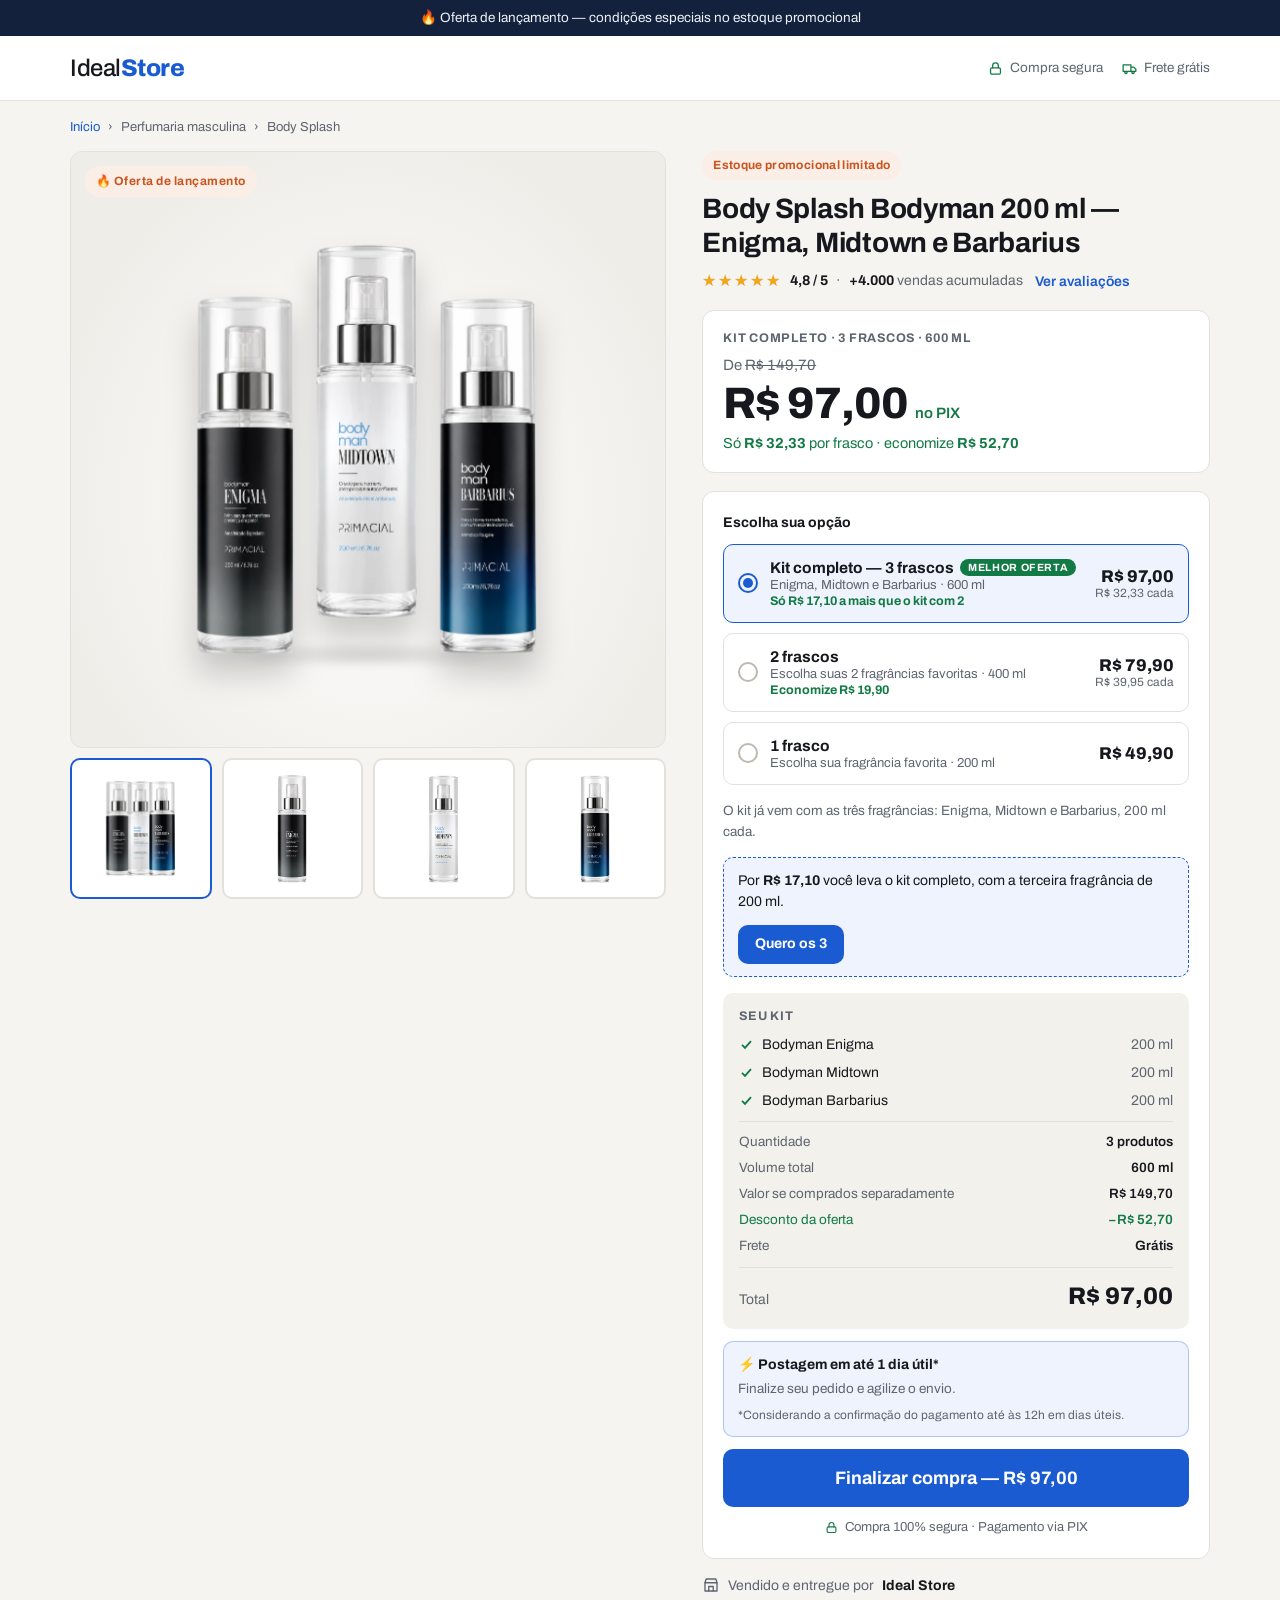
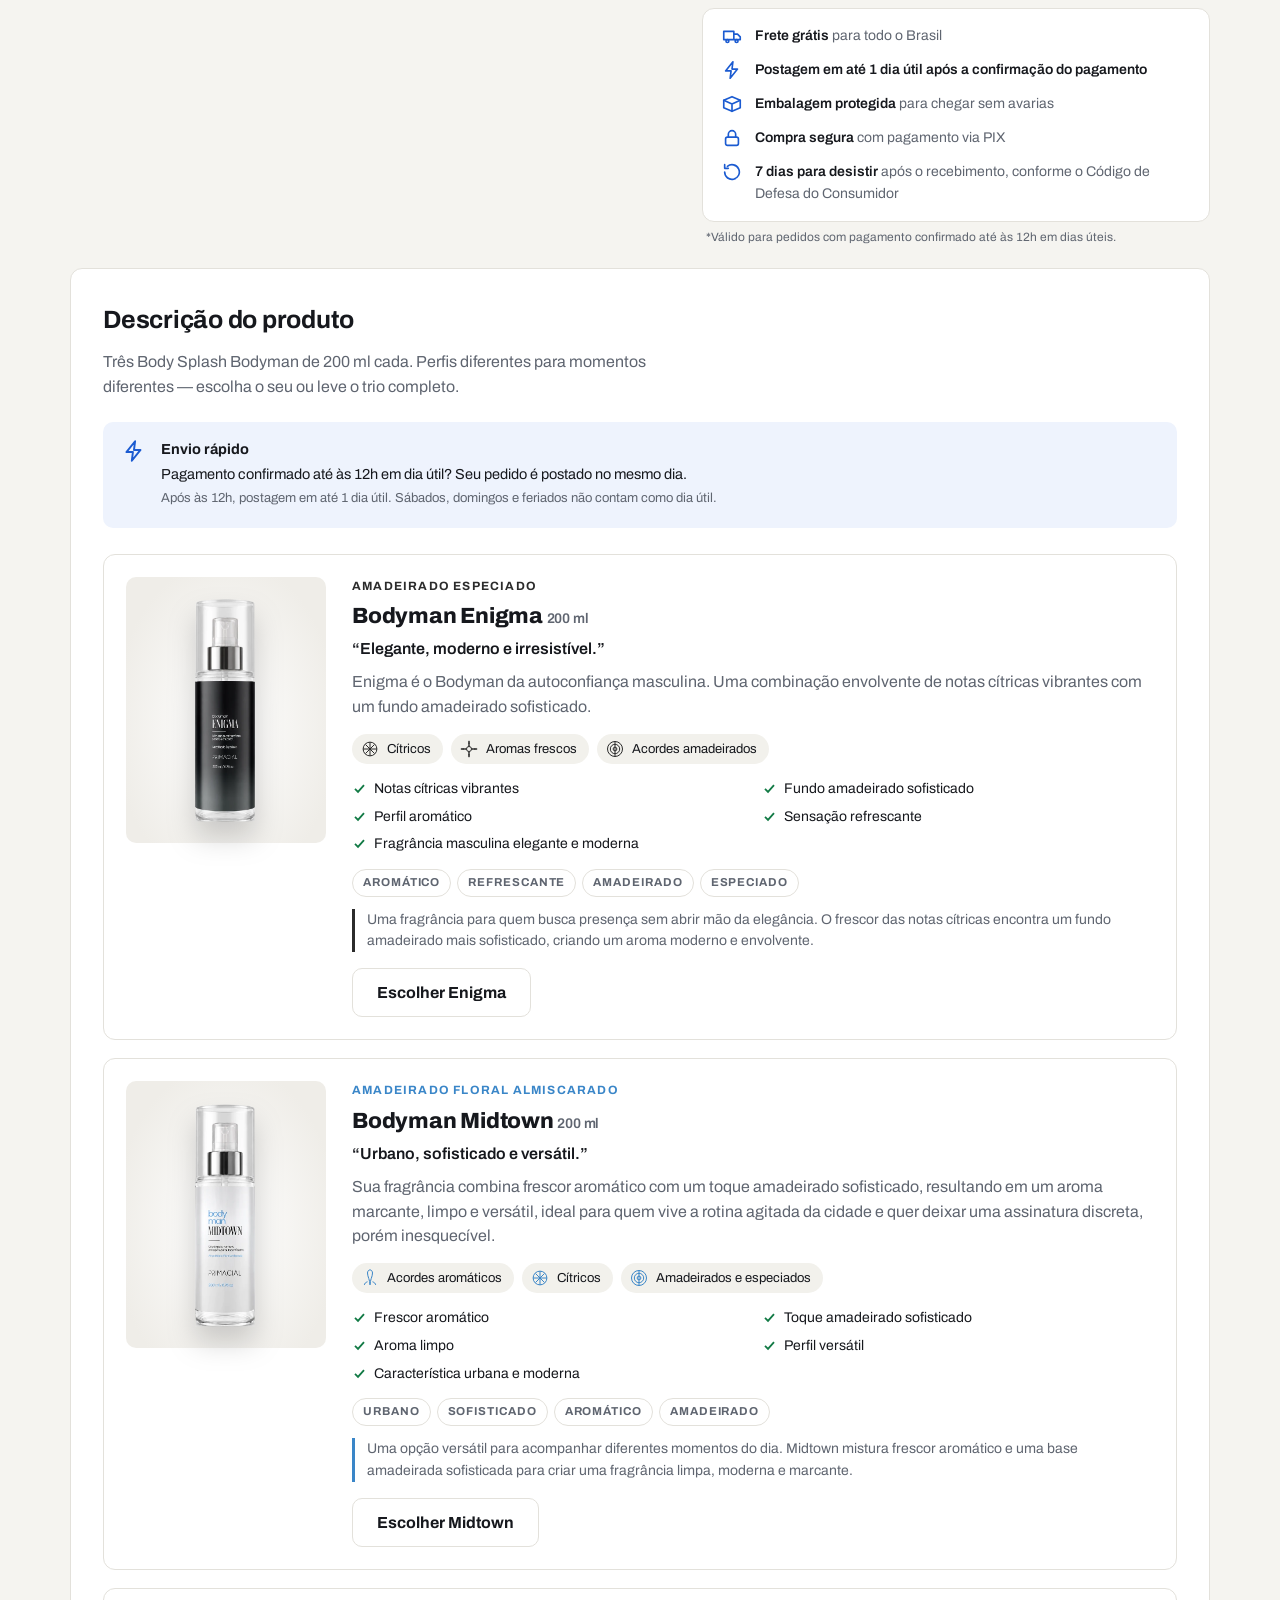
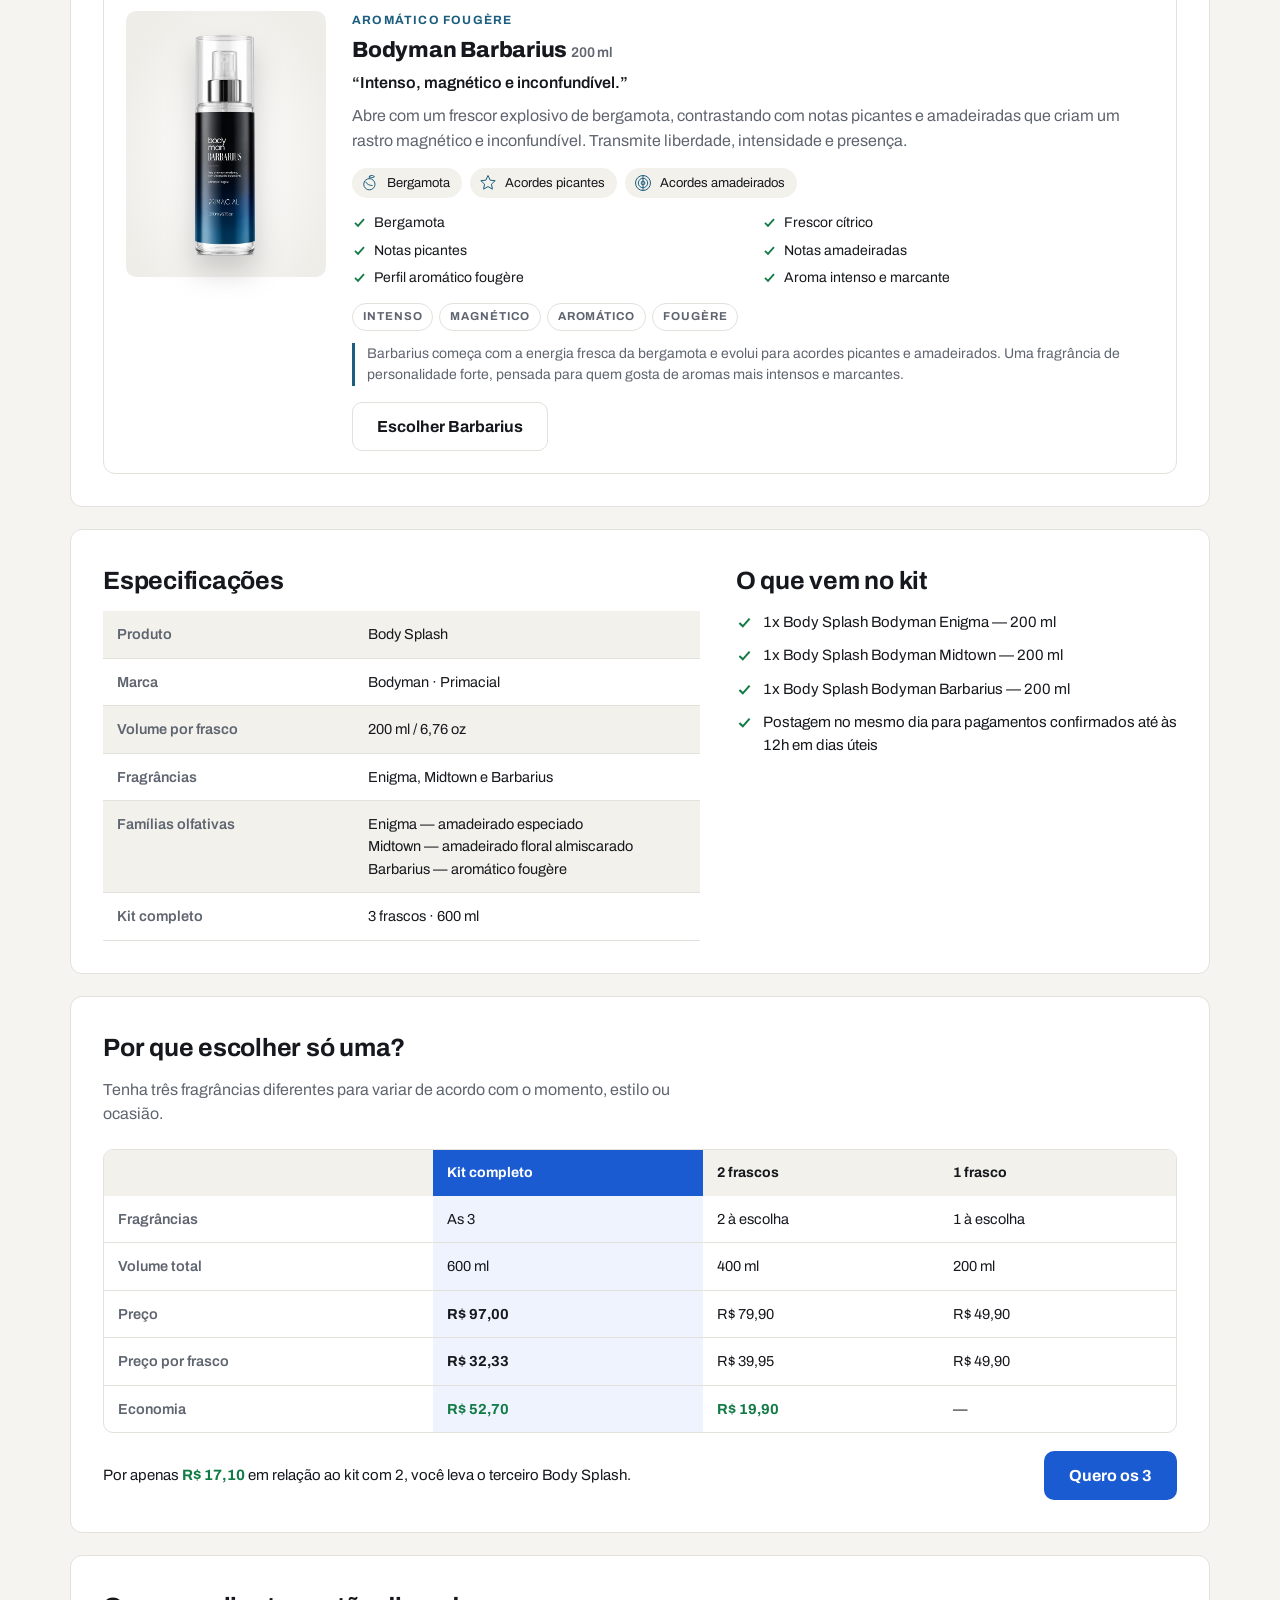
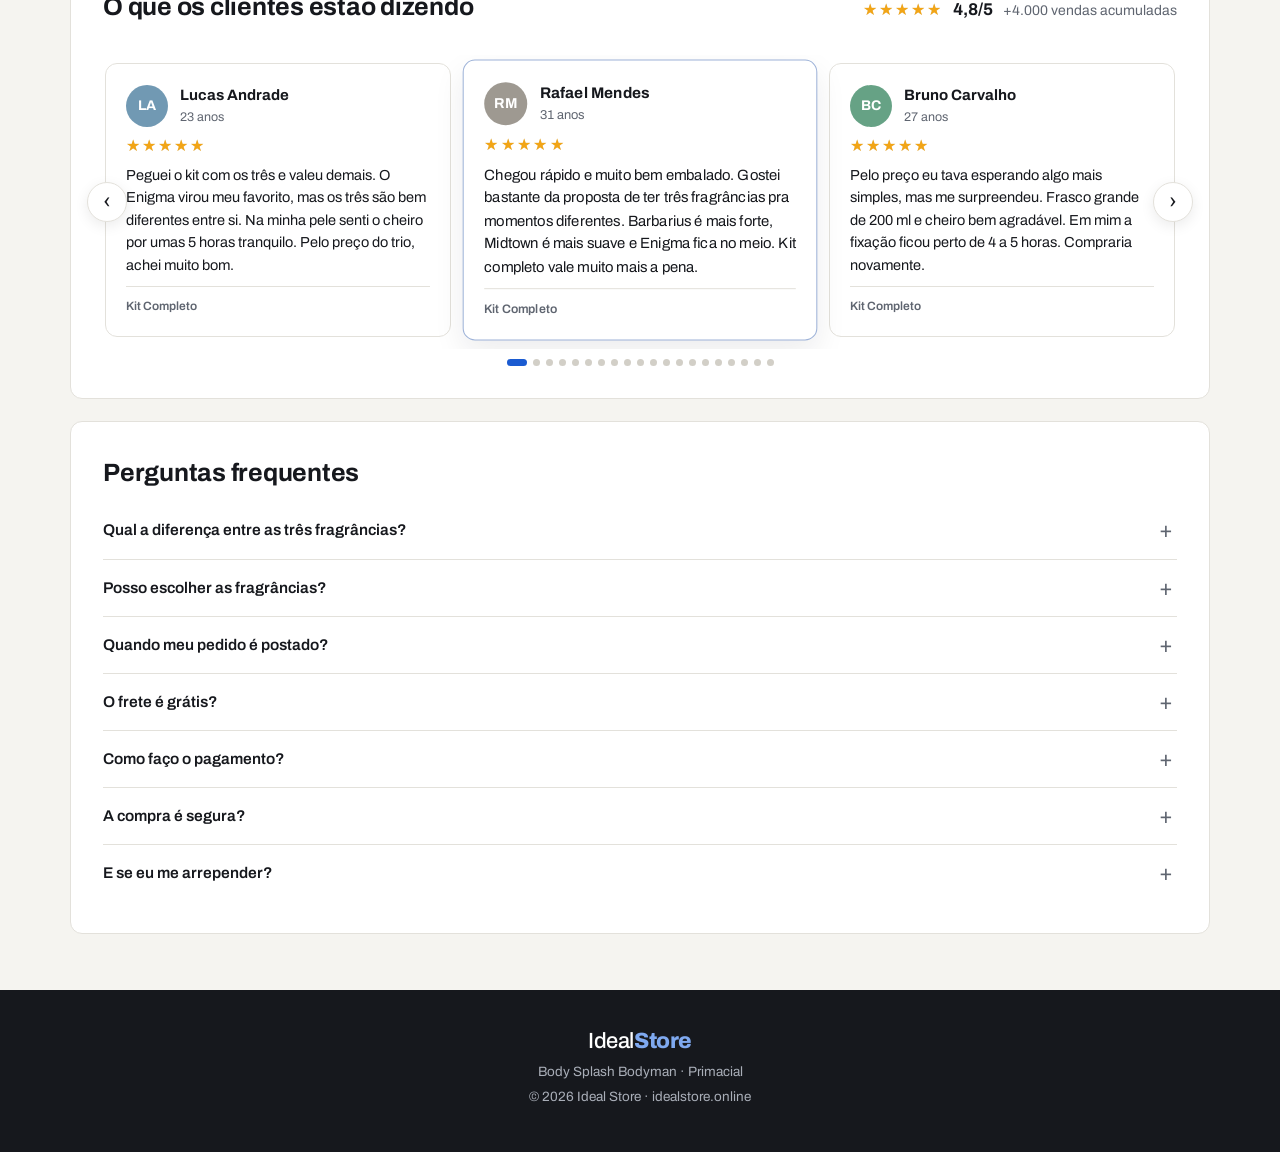
==== index.html @ 79eba86c "Add files via upload" ====
<!DOCTYPE html>
<html lang="pt-BR">
<head>
<meta charset="UTF-8">
<meta name="viewport" content="width=device-width, initial-scale=1">
<title>Body Splash Bodyman 200 ml — Kit Enigma, Midtown e Barbarius | Ideal Store</title>
<meta name="description" content="Kit com os 3 Body Splash Bodyman de 200 ml: Enigma, Midtown e Barbarius. Frete grátis e pagamento por PIX.">
<link rel="preconnect" href="https://fonts.googleapis.com">
<link rel="preconnect" href="https://fonts.gstatic.com" crossorigin>
<link href="https://fonts.googleapis.com/css2?family=Archivo:wdth,wght@62..125,400..800&display=swap" rel="stylesheet">
<link rel="stylesheet" href="style.css">

<!-- Meta Pixel Code -->
<script>
!function(f,b,e,v,n,t,s)
{if(f.fbq)return;n=f.fbq=function(){n.callMethod?
n.callMethod.apply(n,arguments):n.queue.push(arguments)};
if(!f._fbq)f._fbq=n;n.push=n;n.loaded=!0;n.version='2.0';
n.queue=[];t=b.createElement(e);t.async=!0;
t.src=v;s=b.getElementsByTagName(e)[0];
s.parentNode.insertBefore(t,s)}(window, document,'script',
'https://connect.facebook.net/en_US/fbevents.js');
fbq('init', '2179392679290317');
fbq('track', 'PageView');
</script>
<noscript><img height="1" width="1" style="display:none"
src="https://www.facebook.com/tr?id=2179392679290317&ev=PageView&noscript=1"
/></noscript>
<!-- End Meta Pixel Code -->
</head>
<body>

<!-- ====================== BARRA DE LANÇAMENTO ====================== -->
<div class="bm-topbar" id="bm-topbar"></div>

<!-- ====================== CABEÇALHO ====================== -->
<header class="bm-header">
  <div class="bm-wrap bm-header-in">
    <a class="bm-logo" href="/" aria-label="Ideal Store — início">Ideal<b>Store</b></a>
    <p class="bm-header-selos"><span><svg viewBox="0 0 24 24" fill="none" stroke="currentColor" stroke-width="1.8" stroke-linecap="round" stroke-linejoin="round" aria-hidden="true"><rect x="5" y="11" width="14" height="9" rx="2"/><path d="M8 11V8a4 4 0 0 1 8 0v3"/></svg> Compra segura</span><span><svg viewBox="0 0 24 24" fill="none" stroke="currentColor" stroke-width="1.8" stroke-linecap="round" stroke-linejoin="round" aria-hidden="true"><path d="M3 7h11v9H3zM14 10h4l3 3v3h-7z"/><circle cx="7" cy="17.5" r="1.6"/><circle cx="17" cy="17.5" r="1.6"/></svg> Frete grátis</span></p>
  </div>
</header>

<main class="bm" id="bm-fragrancias" aria-labelledby="bm-titulo">

  <nav class="bm-wrap bm-trilha" aria-label="Você está em">
    <a href="/">Início</a><span aria-hidden="true">›</span><span>Perfumaria masculina</span><span aria-hidden="true">›</span><span>Body Splash</span>
  </nav>

  <!-- ====================== PRODUTO ====================== -->
  <section class="bm-wrap bm-produto">

    <!-- galeria (sem JavaScript: rádio + rótulo) -->
    <div class="bm-galeria">
      <input type="radio" name="bm-foto" id="bm-foto-1" checked>
      <input type="radio" name="bm-foto" id="bm-foto-2">
      <input type="radio" name="bm-foto" id="bm-foto-3">
      <input type="radio" name="bm-foto" id="bm-foto-4">

      <div class="bm-palco">
        <span class="bm-palco-selo">🔥 Oferta de lançamento</span>

        <div class="bm-slide bm-slide--1">
          <div class="bm-hero-frascos" id="bm-hero-frascos">
            <span class="bm-hf bm-hf--enigma" data-prof="12" role="img" aria-label="Bodyman Enigma, 200 ml">
              <i style="--img:var(--img-enigma);--anim:bm-flutua-a;--dur:8.4s;--atraso:0s"></i>
            </span>
            <span class="bm-hf bm-hf--midtown" data-prof="20" role="img" aria-label="Bodyman Midtown, 200 ml">
              <i style="--img:var(--img-midtown);--anim:bm-flutua-b;--dur:7.2s;--atraso:.6s"></i>
            </span>
            <span class="bm-hf bm-hf--barbarius" data-prof="12" role="img" aria-label="Bodyman Barbarius, 200 ml">
              <i style="--img:var(--img-barbarius);--anim:bm-flutua-c;--dur:9.1s;--atraso:1.2s"></i>
            </span>
          </div>
        </div>
        <div class="bm-slide bm-slide--2"><img src="enigma.webp" alt="Bodyman Enigma, 200 ml"></div>
        <div class="bm-slide bm-slide--3"><img src="midtown.webp" alt="Bodyman Midtown, 200 ml"></div>
        <div class="bm-slide bm-slide--4"><img src="barbarius.webp" alt="Bodyman Barbarius, 200 ml"></div>
      </div>

      <div class="bm-miniaturas">
        <label for="bm-foto-1" class="bm-mini bm-mini--kit" title="Kit completo">
          <img src="enigma.webp" alt=""><img src="midtown.webp" alt=""><img src="barbarius.webp" alt="">
        </label>
        <label for="bm-foto-2" class="bm-mini" title="Enigma"><img src="enigma.webp" alt=""></label>
        <label for="bm-foto-3" class="bm-mini" title="Midtown"><img src="midtown.webp" alt=""></label>
        <label for="bm-foto-4" class="bm-mini" title="Barbarius"><img src="barbarius.webp" alt=""></label>
      </div>
    </div>

    <!-- caixa de compra -->
    <div class="bm-compra">
      <div class="bm-compra-badges">
        <span class="bm-badge bm-badge--estoque" id="bm-badge-estoque"></span>
        <span class="bm-badge" id="bm-badge-aviso" hidden></span>
      </div>

      <h1 class="bm-titulo" id="bm-titulo">Body Splash Bodyman 200 ml — Enigma, Midtown e Barbarius</h1>

      <div class="bm-nota-linha">
        <span class="bm-stars" id="bm-stars" aria-hidden="true">★★★★★<i></i></span>
        <b id="bm-nota"></b>
        <span class="bm-nota-sep" aria-hidden="true">·</span>
        <span><b id="bm-vendas"></b> vendas acumuladas</span>
        <button type="button" class="bm-link" id="bm-ver-avaliacoes">Ver avaliações</button>
      </div>

      <div class="bm-oferta">
        <p class="bm-oferta-rotulo">Kit completo · 3 frascos · 600 ml</p>
        <p class="bm-oferta-de">De <s data-de="triple"></s></p>
        <p class="bm-oferta-por"><span data-preco="triple"></span> <small>no PIX</small></p>
        <p class="bm-oferta-cada">Só <b data-unit="triple"></b> por frasco · economize <b data-econ="triple"></b></p>
      </div>

      <div class="bm-resumo" id="bm-resumo">
        <p class="bm-bloco-titulo">Escolha sua opção</p>
        <div class="bm-opcoes" role="group" aria-label="Quantidade de frascos">
          <button type="button" class="bm-opcao bm-opcao--kit" data-opcao="kit" aria-pressed="true">
            <span class="bm-mark" aria-hidden="true"></span>
            <span class="bm-opcao-txt">
              <span class="bm-opcao-nome">Kit completo — 3 frascos <span class="bm-flag">Melhor oferta</span></span>
              <span class="bm-opcao-sub">Enigma, Midtown e Barbarius · 600 ml</span>
              <span class="bm-opcao-nota">Só <b data-diff></b> a mais que o kit com 2</span>
            </span>
            <span class="bm-opcao-preco"><b data-preco="triple"></b><small><span data-unit="triple"></span> cada</small></span>
          </button>

          <button type="button" class="bm-opcao" data-opcao="2" aria-pressed="false">
            <span class="bm-mark" aria-hidden="true"></span>
            <span class="bm-opcao-txt">
              <span class="bm-opcao-nome">2 frascos</span>
              <span class="bm-opcao-sub">Escolha suas 2 fragrâncias favoritas · 400 ml</span>
              <span class="bm-opcao-econ">Economize <span data-econ="double"></span></span>
            </span>
            <span class="bm-opcao-preco"><b data-preco="double"></b><small><span data-unit="double"></span> cada</small></span>
          </button>

          <button type="button" class="bm-opcao" data-opcao="1" aria-pressed="false">
            <span class="bm-mark" aria-hidden="true"></span>
            <span class="bm-opcao-txt">
              <span class="bm-opcao-nome">1 frasco</span>
              <span class="bm-opcao-sub">Escolha sua fragrância favorita · 200 ml</span>
            </span>
            <span class="bm-opcao-preco"><b data-preco="single"></b></span>
          </button>
        </div>

        <div class="bm-slots" id="bm-slots"></div>

        <div class="bm-upsell" id="bm-upsell" hidden>
          <p>Por <strong data-diff></strong> você leva o kit completo, com a terceira fragrância de 200 ml.</p>
          <button type="button" class="bm-btn bm-btn--sm" data-kit-cta>Quero os 3</button>
        </div>

        <div class="bm-resumo-caixa">
          <p class="bm-resumo-titulo" id="bm-resumo-titulo">Seu kit</p>
          <ul class="bm-resumo-lista" id="bm-resumo-lista"></ul>
          <div class="bm-resumo-linhas" id="bm-resumo-linhas"></div>
          <div class="bm-resumo-total">
            <span>Total</span>
            <strong id="bm-resumo-total"></strong>
          </div>
        </div>

        <div class="bm-envio-box" data-envio-caixa hidden>
          <p class="bm-envio-titulo"><span aria-hidden="true">⚡</span> <span data-envio-resumo></span></p>
          <p class="bm-envio-sub">Finalize seu pedido e agilize o envio.</p>
          <p class="bm-envio-nota">*Considerando a confirmação do pagamento até às <span data-corte></span> em dias úteis.</p>
        </div>

        <button type="button" class="bm-btn bm-btn--lg bm-comprar" id="bm-finalizar">Comprar agora</button>
        <p class="bm-aviso" id="bm-aviso" role="status"></p>
        <p class="bm-seguro"><svg viewBox="0 0 24 24" fill="none" stroke="currentColor" stroke-width="1.8" stroke-linecap="round" stroke-linejoin="round" aria-hidden="true"><rect x="5" y="11" width="14" height="9" rx="2"/><path d="M8 11V8a4 4 0 0 1 8 0v3"/></svg> Compra 100% segura · Pagamento via PIX</p>
      </div>

      <p class="bm-vendedor"><svg viewBox="0 0 24 24" fill="none" stroke="currentColor" stroke-width="1.8" stroke-linecap="round" stroke-linejoin="round" aria-hidden="true"><path d="M4 9l1.5-5h13L20 9"/><path d="M4 9h16v11H4z"/><path d="M9 20v-6h6v6"/></svg> Vendido e entregue por <b>Ideal Store</b></p>

      <ul class="bm-garantias">
        <li><svg viewBox="0 0 24 24" fill="none" stroke="currentColor" stroke-width="1.8" stroke-linecap="round" stroke-linejoin="round" aria-hidden="true"><path d="M3 7h11v9H3zM14 10h4l3 3v3h-7z"/><circle cx="7" cy="17.5" r="1.6"/><circle cx="17" cy="17.5" r="1.6"/></svg><span><b>Frete grátis</b> para todo o Brasil</span></li>
        <li data-envio-linha hidden><svg viewBox="0 0 24 24" fill="none" stroke="currentColor" stroke-width="1.8" stroke-linecap="round" stroke-linejoin="round" aria-hidden="true"><path d="M13 3L5 13h6l-1 8 8-10h-6z"/></svg><span><b data-envio-hero></b></span></li>
        <li><svg viewBox="0 0 24 24" fill="none" stroke="currentColor" stroke-width="1.8" stroke-linecap="round" stroke-linejoin="round" aria-hidden="true"><path d="M3 8l9-4 9 4v8l-9 4-9-4z"/><path d="M3 8l9 4 9-4M12 12v8"/></svg><span><b>Embalagem protegida</b> para chegar sem avarias</span></li>
        <li><svg viewBox="0 0 24 24" fill="none" stroke="currentColor" stroke-width="1.8" stroke-linecap="round" stroke-linejoin="round" aria-hidden="true"><rect x="5" y="11" width="14" height="9" rx="2"/><path d="M8 11V8a4 4 0 0 1 8 0v3"/></svg><span><b>Compra segura</b> com pagamento via PIX</span></li>
        <li><svg viewBox="0 0 24 24" fill="none" stroke="currentColor" stroke-width="1.8" stroke-linecap="round" stroke-linejoin="round" aria-hidden="true"><path d="M4 12a8 8 0 1 0 3-6.2"/><path d="M4 4v4h4"/></svg><span><b>7 dias para desistir</b> após o recebimento, conforme o Código de Defesa do Consumidor</span></li>
      </ul>
      <p class="bm-envio-nota bm-garantias-nota" data-envio-rodape hidden>*Válido para pedidos com pagamento confirmado até às <span data-corte></span> em dias úteis.</p>
    </div>
  </section>

  <!-- ====================== DESCRIÇÃO ====================== -->
  <section class="bm-wrap bm-secao" id="bm-descricao">
    <h2 class="bm-h2">Descrição do produto</h2>
    <p class="bm-lead">Três Body Splash Bodyman de 200 ml cada. Perfis diferentes para momentos diferentes — escolha o seu ou leve o trio completo.</p>

    <div class="bm-envio-destaque" data-envio-card hidden>
      <span class="bm-envio-destaque-ico"><svg viewBox="0 0 24 24" fill="none" stroke="currentColor" stroke-width="1.8" stroke-linecap="round" stroke-linejoin="round" aria-hidden="true"><path d="M13 3L5 13h6l-1 8 8-10h-6z"/></svg></span>
      <div>
        <p class="bm-envio-destaque-titulo">Envio rápido</p>
        <p>Pagamento confirmado até às <span data-corte></span> em dia útil? Seu pedido é postado no mesmo dia.</p>
        <p class="bm-envio-destaque-min">Após às <span data-corte></span>, postagem em até 1 dia útil. Sábados, domingos e feriados não contam como dia útil.</p>
      </div>
    </div>

    <div class="bm-frs">
      <article class="bm-fr" data-ac="enigma" id="bm-enigma">
        <div class="bm-fr-foto"><img src="enigma.webp" alt="Frasco do Body Splash Bodyman Enigma, 200 ml" loading="lazy" decoding="async"></div>
        <div class="bm-fr-txt">
          <p class="bm-fr-familia">Amadeirado especiado</p>
          <h3 class="bm-fr-nome">Bodyman Enigma <span>200 ml</span></h3>
          <p class="bm-fr-headline">“Elegante, moderno e irresistível.”</p>
          <p class="bm-fr-desc">Enigma é o Bodyman da autoconfiança masculina. Uma combinação envolvente de notas cítricas vibrantes com um fundo amadeirado sofisticado.</p>
          <div class="bm-fr-notas"><span class="bm-fr-nota"><svg viewBox="0 0 32 32" fill="none" stroke="currentColor" stroke-width="1.6" aria-hidden="true"><circle cx="16" cy="16" r="11"/><path d="M16 5v22M5 16h22M9 9l14 14M23 9L9 23"/></svg>Cítricos</span><span class="bm-fr-nota"><svg viewBox="0 0 32 32" fill="none" stroke="currentColor" stroke-width="1.6" aria-hidden="true"><circle cx="16" cy="16" r="4"/><path d="M16 12c0-5 2-8 0-9-2 1 0 4 0 9zM20 16c5 0 8 2 9 0-1-2-4 0-9 0zM16 20c0 5-2 8 0 9 2-1 0-4 0-9zM12 16c-5 0-8-2-9 0 1 2 4 0 9 0z"/></svg>Aromas frescos</span><span class="bm-fr-nota"><svg viewBox="0 0 32 32" fill="none" stroke="currentColor" stroke-width="1.6" aria-hidden="true"><circle cx="16" cy="16" r="12"/><circle cx="16" cy="16" r="7.5"/><circle cx="16" cy="16" r="3"/><path d="M16 4v24"/></svg>Acordes amadeirados</span></div>
          <ul class="bm-fr-destaques"><li><svg viewBox="0 0 20 20" fill="none" stroke="currentColor" stroke-width="2.4" aria-hidden="true"><path d="M4 10.5l4 4 8-9"/></svg>Notas cítricas vibrantes</li><li><svg viewBox="0 0 20 20" fill="none" stroke="currentColor" stroke-width="2.4" aria-hidden="true"><path d="M4 10.5l4 4 8-9"/></svg>Fundo amadeirado sofisticado</li><li><svg viewBox="0 0 20 20" fill="none" stroke="currentColor" stroke-width="2.4" aria-hidden="true"><path d="M4 10.5l4 4 8-9"/></svg>Perfil aromático</li><li><svg viewBox="0 0 20 20" fill="none" stroke="currentColor" stroke-width="2.4" aria-hidden="true"><path d="M4 10.5l4 4 8-9"/></svg>Sensação refrescante</li><li><svg viewBox="0 0 20 20" fill="none" stroke="currentColor" stroke-width="2.4" aria-hidden="true"><path d="M4 10.5l4 4 8-9"/></svg>Fragrância masculina elegante e moderna</li></ul>
          <ul class="bm-fr-tags"><li>Aromático</li><li>Refrescante</li><li>Amadeirado</li><li>Especiado</li></ul>
          <p class="bm-fr-comercial">Uma fragrância para quem busca presença sem abrir mão da elegância. O frescor das notas cítricas encontra um fundo amadeirado mais sofisticado, criando um aroma moderno e envolvente.</p>
          <button type="button" class="bm-btn bm-btn--ghost" data-escolher="enigma">Escolher Enigma</button>
        </div>
      </article>
      <article class="bm-fr" data-ac="midtown" id="bm-midtown">
        <div class="bm-fr-foto"><img src="midtown.webp" alt="Frasco do Body Splash Bodyman Midtown, 200 ml" loading="lazy" decoding="async"></div>
        <div class="bm-fr-txt">
          <p class="bm-fr-familia">Amadeirado floral almiscarado</p>
          <h3 class="bm-fr-nome">Bodyman Midtown <span>200 ml</span></h3>
          <p class="bm-fr-headline">“Urbano, sofisticado e versátil.”</p>
          <p class="bm-fr-desc">Sua fragrância combina frescor aromático com um toque amadeirado sofisticado, resultando em um aroma marcante, limpo e versátil, ideal para quem vive a rotina agitada da cidade e quer deixar uma assinatura discreta, porém inesquecível.</p>
          <div class="bm-fr-notas"><span class="bm-fr-nota"><svg viewBox="0 0 32 32" fill="none" stroke="currentColor" stroke-width="1.6" aria-hidden="true"><path d="M16 27c0-8 4-13 4-19 0-3-2-5-4-5s-4 2-4 5c0 6 4 11 4 19z"/><path d="M12 22c-3 1-5 3-5 5M20 22c3 1 5 3 5 5"/></svg>Acordes aromáticos</span><span class="bm-fr-nota"><svg viewBox="0 0 32 32" fill="none" stroke="currentColor" stroke-width="1.6" aria-hidden="true"><circle cx="16" cy="16" r="11"/><path d="M16 5v22M5 16h22M9 9l14 14M23 9L9 23"/></svg>Cítricos</span><span class="bm-fr-nota"><svg viewBox="0 0 32 32" fill="none" stroke="currentColor" stroke-width="1.6" aria-hidden="true"><circle cx="16" cy="16" r="12"/><circle cx="16" cy="16" r="7.5"/><circle cx="16" cy="16" r="3"/><path d="M16 4v24"/></svg>Amadeirados e especiados</span></div>
          <ul class="bm-fr-destaques"><li><svg viewBox="0 0 20 20" fill="none" stroke="currentColor" stroke-width="2.4" aria-hidden="true"><path d="M4 10.5l4 4 8-9"/></svg>Frescor aromático</li><li><svg viewBox="0 0 20 20" fill="none" stroke="currentColor" stroke-width="2.4" aria-hidden="true"><path d="M4 10.5l4 4 8-9"/></svg>Toque amadeirado sofisticado</li><li><svg viewBox="0 0 20 20" fill="none" stroke="currentColor" stroke-width="2.4" aria-hidden="true"><path d="M4 10.5l4 4 8-9"/></svg>Aroma limpo</li><li><svg viewBox="0 0 20 20" fill="none" stroke="currentColor" stroke-width="2.4" aria-hidden="true"><path d="M4 10.5l4 4 8-9"/></svg>Perfil versátil</li><li><svg viewBox="0 0 20 20" fill="none" stroke="currentColor" stroke-width="2.4" aria-hidden="true"><path d="M4 10.5l4 4 8-9"/></svg>Característica urbana e moderna</li></ul>
          <ul class="bm-fr-tags"><li>Urbano</li><li>Sofisticado</li><li>Aromático</li><li>Amadeirado</li></ul>
          <p class="bm-fr-comercial">Uma opção versátil para acompanhar diferentes momentos do dia. Midtown mistura frescor aromático e uma base amadeirada sofisticada para criar uma fragrância limpa, moderna e marcante.</p>
          <button type="button" class="bm-btn bm-btn--ghost" data-escolher="midtown">Escolher Midtown</button>
        </div>
      </article>
      <article class="bm-fr" data-ac="barbarius" id="bm-barbarius">
        <div class="bm-fr-foto"><img src="barbarius.webp" alt="Frasco do Body Splash Bodyman Barbarius, 200 ml" loading="lazy" decoding="async"></div>
        <div class="bm-fr-txt">
          <p class="bm-fr-familia">Aromático fougère</p>
          <h3 class="bm-fr-nome">Bodyman Barbarius <span>200 ml</span></h3>
          <p class="bm-fr-headline">“Intenso, magnético e inconfundível.”</p>
          <p class="bm-fr-desc">Abre com um frescor explosivo de bergamota, contrastando com notas picantes e amadeiradas que criam um rastro magnético e inconfundível. Transmite liberdade, intensidade e presença.</p>
          <div class="bm-fr-notas"><span class="bm-fr-nota"><svg viewBox="0 0 32 32" fill="none" stroke="currentColor" stroke-width="1.6" aria-hidden="true"><circle cx="15" cy="18" r="9"/><path d="M15 9V5M15 5c4-2 7-1 8 1-3 2-6 2-8-1z"/><path d="M9 14c2 4 6 6 11 6"/></svg>Bergamota</span><span class="bm-fr-nota"><svg viewBox="0 0 32 32" fill="none" stroke="currentColor" stroke-width="1.6" aria-hidden="true"><path d="M16 4l3.4 7.4 8.1.9-6 5.5 1.6 8-7.1-4.1-7.1 4.1 1.6-8-6-5.5 8.1-.9z"/></svg>Acordes picantes</span><span class="bm-fr-nota"><svg viewBox="0 0 32 32" fill="none" stroke="currentColor" stroke-width="1.6" aria-hidden="true"><circle cx="16" cy="16" r="12"/><circle cx="16" cy="16" r="7.5"/><circle cx="16" cy="16" r="3"/><path d="M16 4v24"/></svg>Acordes amadeirados</span></div>
          <ul class="bm-fr-destaques"><li><svg viewBox="0 0 20 20" fill="none" stroke="currentColor" stroke-width="2.4" aria-hidden="true"><path d="M4 10.5l4 4 8-9"/></svg>Bergamota</li><li><svg viewBox="0 0 20 20" fill="none" stroke="currentColor" stroke-width="2.4" aria-hidden="true"><path d="M4 10.5l4 4 8-9"/></svg>Frescor cítrico</li><li><svg viewBox="0 0 20 20" fill="none" stroke="currentColor" stroke-width="2.4" aria-hidden="true"><path d="M4 10.5l4 4 8-9"/></svg>Notas picantes</li><li><svg viewBox="0 0 20 20" fill="none" stroke="currentColor" stroke-width="2.4" aria-hidden="true"><path d="M4 10.5l4 4 8-9"/></svg>Notas amadeiradas</li><li><svg viewBox="0 0 20 20" fill="none" stroke="currentColor" stroke-width="2.4" aria-hidden="true"><path d="M4 10.5l4 4 8-9"/></svg>Perfil aromático fougère</li><li><svg viewBox="0 0 20 20" fill="none" stroke="currentColor" stroke-width="2.4" aria-hidden="true"><path d="M4 10.5l4 4 8-9"/></svg>Aroma intenso e marcante</li></ul>
          <ul class="bm-fr-tags"><li>Intenso</li><li>Magnético</li><li>Aromático</li><li>Fougère</li></ul>
          <p class="bm-fr-comercial">Barbarius começa com a energia fresca da bergamota e evolui para acordes picantes e amadeirados. Uma fragrância de personalidade forte, pensada para quem gosta de aromas mais intensos e marcantes.</p>
          <button type="button" class="bm-btn bm-btn--ghost" data-escolher="barbarius">Escolher Barbarius</button>
        </div>
      </article>
    </div>
  </section>

  <!-- ====================== ESPECIFICAÇÕES ====================== -->
  <section class="bm-wrap bm-secao bm-duas">
    <div>
      <h2 class="bm-h2">Especificações</h2>
      <table class="bm-tabela bm-tabela--spec">
        <tbody>
          <tr><th scope="row">Produto</th><td>Body Splash</td></tr>
          <tr><th scope="row">Marca</th><td>Bodyman · Primacial</td></tr>
          <tr><th scope="row">Volume por frasco</th><td>200 ml / 6,76 oz</td></tr>
          <tr><th scope="row">Fragrâncias</th><td>Enigma, Midtown e Barbarius</td></tr>
          <tr><th scope="row">Famílias olfativas</th><td>Enigma — amadeirado especiado<br>Midtown — amadeirado floral almiscarado<br>Barbarius — aromático fougère</td></tr>
          <tr><th scope="row">Kit completo</th><td>3 frascos · 600 ml</td></tr>
        </tbody>
      </table>
    </div>
    <div>
      <h2 class="bm-h2">O que vem no kit</h2>
      <ul class="bm-caixa-lista">
        <li><svg viewBox="0 0 20 20" fill="none" stroke="currentColor" stroke-width="2.4" aria-hidden="true"><path d="M4 10.5l4 4 8-9"/></svg>1x Body Splash Bodyman Enigma — 200 ml</li>
        <li><svg viewBox="0 0 20 20" fill="none" stroke="currentColor" stroke-width="2.4" aria-hidden="true"><path d="M4 10.5l4 4 8-9"/></svg>1x Body Splash Bodyman Midtown — 200 ml</li>
        <li><svg viewBox="0 0 20 20" fill="none" stroke="currentColor" stroke-width="2.4" aria-hidden="true"><path d="M4 10.5l4 4 8-9"/></svg>1x Body Splash Bodyman Barbarius — 200 ml</li>
        <li><svg viewBox="0 0 20 20" fill="none" stroke="currentColor" stroke-width="2.4" aria-hidden="true"><path d="M4 10.5l4 4 8-9"/></svg><span data-envio-kit>Postagem em até 1 dia útil após a confirmação do pagamento</span></li>
      </ul>
    </div>
  </section>

  <!-- ====================== COMPARATIVO ====================== -->
  <section class="bm-wrap bm-secao">
    <h2 class="bm-h2">Por que escolher só uma?</h2>
    <p class="bm-lead">Tenha três fragrâncias diferentes para variar de acordo com o momento, estilo ou ocasião.</p>
    <div class="bm-tabela-rolagem">
      <table class="bm-tabela bm-tabela--comp">
        <thead>
          <tr><th scope="col"></th><th scope="col" class="bm-col-kit">Kit completo</th><th scope="col">2 frascos</th><th scope="col">1 frasco</th></tr>
        </thead>
        <tbody>
          <tr><th scope="row">Fragrâncias</th><td class="bm-col-kit">As 3</td><td>2 à escolha</td><td>1 à escolha</td></tr>
          <tr><th scope="row">Volume total</th><td class="bm-col-kit">600 ml</td><td>400 ml</td><td>200 ml</td></tr>
          <tr><th scope="row">Preço</th><td class="bm-col-kit"><b data-preco="triple"></b></td><td data-preco="double"></td><td data-preco="single"></td></tr>
          <tr><th scope="row">Preço por frasco</th><td class="bm-col-kit"><b data-unit="triple"></b></td><td data-unit="double"></td><td data-unit="single"></td></tr>
          <tr><th scope="row">Economia</th><td class="bm-col-kit bm-eco-cel" data-econ="triple"></td><td class="bm-eco-cel" data-econ="double"></td><td>—</td></tr>
        </tbody>
      </table>
    </div>
    <div class="bm-comp-fecho">
      <p>Por apenas <b data-diff></b> em relação ao kit com 2, você leva o terceiro Body Splash.</p>
      <button type="button" class="bm-btn" id="bm-quero-3">Quero os 3</button>
    </div>
  </section>

  <!-- ====================== AVALIAÇÕES ====================== -->
  <section class="bm-wrap bm-secao bm-depo" id="bm-depo" hidden>
    <div class="bm-depo-cab">
      <h2 class="bm-h2">O que os clientes estão dizendo</h2>
      <p class="bm-depo-resumo">
        <span class="bm-stars" aria-hidden="true">★★★★★<i></i></span>
        <b id="bm-depo-nota"></b>
        <span id="bm-depo-vendas"></span>
      </p>
    </div>
    <div class="bm-carrossel" id="bm-carrossel">
      <div class="bm-janela"><div class="bm-track" id="bm-track"></div></div>
      <button type="button" class="bm-seta bm-seta--ant" data-dir="-1" aria-label="Avaliação anterior">&#8249;</button>
      <button type="button" class="bm-seta bm-seta--prox" data-dir="1" aria-label="Próxima avaliação">&#8250;</button>
    </div>
    <div class="bm-dots" id="bm-dots"></div>
  </section>

  <!-- ====================== PERGUNTAS FREQUENTES ====================== -->
  <section class="bm-wrap bm-secao bm-faq">
    <h2 class="bm-h2">Perguntas frequentes</h2>

    <details>
      <summary>Qual a diferença entre as três fragrâncias?</summary>
      <p>O Enigma é aromático e refrescante, com notas cítricas e fundo amadeirado — elegante e moderno. O Midtown é fresco e amadeirado, com aroma limpo e versátil — urbano e sofisticado. O Barbarius abre com bergamota e evolui para notas picantes e amadeiradas — intenso e magnético.</p>
    </details>
    <details>
      <summary>Posso escolher as fragrâncias?</summary>
      <p>Sim. No pedido de 1 frasco você escolhe a fragrância, e no de 2 frascos escolhe duas fragrâncias diferentes. O kit completo já vem com as três: Enigma, Midtown e Barbarius.</p>
    </details>
    <details>
      <summary>Quando meu pedido é postado?</summary>
      <p>Pedidos com pagamento confirmado até às <span data-corte>12h</span> em dias úteis são postados no mesmo dia. Depois desse horário, a postagem acontece em até 1 dia útil. Sábados, domingos e feriados não contam como dia útil.</p>
    </details>
    <details>
      <summary>O frete é grátis?</summary>
      <p>Sim. O frete é grátis para todo o Brasil e não é somado ao valor do pedido.</p>
    </details>
    <details>
      <summary>Como faço o pagamento?</summary>
      <p>Pelo PIX, sem sair da página: você preenche seus dados e o endereço, gera o código e paga pelo app do banco. A confirmação acontece automaticamente.</p>
    </details>
    <details>
      <summary>A compra é segura?</summary>
      <p>Sim. A página usa conexão criptografada (HTTPS) e o pagamento é processado por um intermediador de pagamentos. Não pedimos senha nem dados bancários.</p>
    </details>
    <details>
      <summary>E se eu me arrepender?</summary>
      <p>Em compras pela internet você tem 7 dias, a partir do recebimento, para desistir do pedido, conforme o Código de Defesa do Consumidor. É só entrar em contato com a Ideal Store.</p>
    </details>
  </section>
</main>

<footer class="bm-rodape">
  <div class="bm-wrap">
    <p class="bm-logo bm-logo--rodape">Ideal<b>Store</b></p>
    <p>Body Splash Bodyman · Primacial</p>
    <p>© 2026 Ideal Store · idealstore.online</p>
  </div>
</footer>

<!-- barra fixa de compra (celular) -->
<div class="bm-sticky" id="bm-sticky" data-visivel="false">
  <span class="bm-sticky-txt"><b>Kit completo · <span data-preco="triple"></span></b>3 frascos · 600 ml · frete grátis</span>
  <button type="button" class="bm-btn" data-kit-cta>Levar os 3</button>
</div>

<script src="script.js"></script>
<script src="checkout.js"></script>
</body>
</html>
---- style.css ----
/* =====================================================================
   IDEAL STORE — Página de produto Body Splash Bodyman
   Tema claro, estilo página de marketplace.
   Todo o visual está aqui: preços, textos e regras ficam no script.js.
   ===================================================================== */

:root{
  --bm-bg:        #F5F4F0;   /* fundo da página */
  --bm-surface:   #FFFFFF;   /* cartões */
  --bm-surface-2: #F2F1EC;   /* campos e áreas de apoio */
  --bm-line:      #E3E1DB;
  --bm-txt:       #16181D;
  --bm-muted:     #5F6570;

  --bm-brand:     #1B5BD1;   /* azul do rótulo Midtown, levado para a marca */
  --bm-brand-esc: #1449AE;
  --bm-brand-tint:#EEF3FD;
  --bm-ok:        #127A45;   /* economia */
  --bm-ok-tint:   #E8F5EE;
  --bm-fogo:      #C9561F;   /* lançamento */
  --bm-fogo-tint: #FBEEE6;
  --bm-estrela:   #F2A516;
  --bm-erro:      #B3261E;

  --bm-enigma:    #2B2B2B;
  --bm-midtown:   #3A86C8;
  --bm-barbarius: #1C5E7E;

  --img-enigma:    url(enigma.webp);
  --img-midtown:   url(midtown.webp);
  --img-barbarius: url(barbarius.webp);

  --bm-raio: 12px;
  --bm-max: 1180px;
}

*,*::before,*::after{box-sizing:border-box;}
html{scroll-behavior:smooth;}
body{
  margin:0;background:var(--bm-bg);color:var(--bm-txt);
  font-family:'Archivo','Helvetica Neue',Arial,sans-serif;
  font-size:16px;line-height:1.55;-webkit-font-smoothing:antialiased;
  font-variant-numeric:tabular-nums;
}
img{max-width:100%;display:block;}
button{font-family:inherit;}
p{margin:0 0 .8em;}
p:last-child{margin-bottom:0;}
ul{margin:0;padding:0;list-style:none;}
:focus-visible{outline:2px solid var(--bm-brand);outline-offset:2px;}

.bm-wrap{max-width:var(--bm-max);margin:0 auto;padding:0 20px;}

/* ---------- barra de lançamento ---------- */
.bm-topbar{
  background:#14213D;color:#EDF2F8;font-size:13.5px;line-height:1.35;
  text-align:center;padding:9px 16px;
}
.bm-topbar:empty{display:none;}

/* ---------- cabeçalho ---------- */
.bm-header{background:var(--bm-surface);border-bottom:1px solid var(--bm-line);}
.bm-header-in{display:flex;align-items:center;justify-content:space-between;gap:16px;min-height:64px;}
.bm-logo{
  font-size:24px;font-weight:500;letter-spacing:-.02em;color:var(--bm-txt);
  text-decoration:none;margin:0;
}
.bm-logo b{font-weight:800;color:var(--bm-brand);}
.bm-header-selos{display:flex;gap:18px;margin:0;font-size:13.5px;color:var(--bm-muted);}
.bm-header-selos span{display:inline-flex;align-items:center;gap:6px;}
.bm-header-selos svg{width:17px;height:17px;color:var(--bm-ok);}

.bm-trilha{display:flex;flex-wrap:wrap;gap:8px;font-size:13px;color:var(--bm-muted);padding-top:16px;padding-bottom:14px;}
.bm-trilha a{color:var(--bm-brand);text-decoration:none;}
.bm-trilha a:hover{text-decoration:underline;}

/* ---------- botões ---------- */
.bm-btn{
  display:inline-flex;align-items:center;justify-content:center;gap:8px;
  font-size:16px;font-weight:700;line-height:1.2;
  padding:14px 24px;border-radius:10px;border:1.5px solid transparent;cursor:pointer;
  background:var(--bm-brand);color:#fff;text-decoration:none;
  transition:background .18s ease,border-color .18s ease,transform .12s ease;
}
.bm-btn:hover{background:var(--bm-brand-esc);}
.bm-btn:active{transform:translateY(1px);}
.bm-btn[disabled]{opacity:.45;cursor:not-allowed;}
.bm-btn--lg{width:100%;padding:17px 24px;font-size:17px;}
.bm-btn--sm{padding:10px 16px;font-size:14px;}
.bm-btn--ghost{background:transparent;color:var(--bm-txt);border-color:var(--bm-line);}
.bm-btn--ghost:hover{background:var(--bm-surface-2);border-color:#CFCCC4;}
.bm-link{background:none;border:0;padding:0;color:var(--bm-brand);font-size:14px;font-weight:600;cursor:pointer;}
.bm-link:hover{text-decoration:underline;}

/* ---------- estrelas ---------- */
.bm-stars{position:relative;display:inline-block;white-space:nowrap;letter-spacing:2px;line-height:1;color:#D9D6CF;font-size:16px;}
.bm-stars i{position:absolute;left:0;top:0;overflow:hidden;font-style:normal;color:var(--bm-estrela);}

/* =====================================================================
   PRODUTO: galeria + caixa de compra
   ===================================================================== */
.bm-produto{display:grid;grid-template-columns:1.08fr .92fr;gap:36px;align-items:start;}

/* ---------- galeria (rádio + rótulo, sem JS) ---------- */
.bm-galeria{position:sticky;top:18px;}
.bm-galeria > input{position:absolute;opacity:0;pointer-events:none;width:1px;height:1px;}
.bm-palco{
  position:relative;aspect-ratio:1/1;background:var(--bm-surface);
  border:1px solid var(--bm-line);border-radius:var(--bm-raio);overflow:hidden;
  background-image:radial-gradient(ellipse at 50% 58%,#FFFFFF 0%,#EFEDE8 78%);
}
.bm-palco-selo{
  position:absolute;top:14px;left:14px;z-index:5;
  font-size:12px;font-weight:700;letter-spacing:.04em;
  background:var(--bm-fogo-tint);color:var(--bm-fogo);border-radius:999px;padding:6px 11px;
}
.bm-slide{position:absolute;inset:0;display:none;align-items:center;justify-content:center;padding:6% 8% 7%;}
.bm-slide img{max-height:100%;width:auto;filter:drop-shadow(0 22px 20px rgba(0,0,0,.18));}
#bm-foto-1:checked ~ .bm-palco .bm-slide--1,
#bm-foto-2:checked ~ .bm-palco .bm-slide--2,
#bm-foto-3:checked ~ .bm-palco .bm-slide--3,
#bm-foto-4:checked ~ .bm-palco .bm-slide--4{display:flex;animation:bm-surgir .35s ease both;}
@keyframes bm-surgir{from{opacity:0;}to{opacity:1;}}

.bm-miniaturas{display:grid;grid-template-columns:repeat(4,1fr);gap:10px;margin-top:10px;}
.bm-mini{
  aspect-ratio:1/1;background:var(--bm-surface);border:2px solid var(--bm-line);border-radius:10px;
  display:flex;align-items:center;justify-content:center;cursor:pointer;padding:10%;
  transition:border-color .18s ease;
}
.bm-mini:hover{border-color:#C9C6BE;}
.bm-mini img{max-height:100%;width:auto;}
.bm-mini--kit{gap:0;padding:10% 6%;}
.bm-mini--kit img{max-height:88%;margin:0 -6%;}
#bm-foto-1:checked ~ .bm-miniaturas label[for="bm-foto-1"],
#bm-foto-2:checked ~ .bm-miniaturas label[for="bm-foto-2"],
#bm-foto-3:checked ~ .bm-miniaturas label[for="bm-foto-3"],
#bm-foto-4:checked ~ .bm-miniaturas label[for="bm-foto-4"]{border-color:var(--bm-brand);}
#bm-foto-1:focus-visible ~ .bm-miniaturas label[for="bm-foto-1"],
#bm-foto-2:focus-visible ~ .bm-miniaturas label[for="bm-foto-2"],
#bm-foto-3:focus-visible ~ .bm-miniaturas label[for="bm-foto-3"],
#bm-foto-4:focus-visible ~ .bm-miniaturas label[for="bm-foto-4"]{outline:2px solid var(--bm-brand);outline-offset:2px;}

/* composição do kit: três frascos flutuando */
.bm-hero-frascos{
  position:relative;width:76%;max-width:440px;
  display:flex;align-items:flex-end;justify-content:center;
}
.bm-hero-frascos::after{
  content:"";position:absolute;left:50%;bottom:-10px;width:78%;height:18px;transform:translateX(-50%);
  background:radial-gradient(ellipse at center,rgba(0,0,0,.22),transparent 72%);filter:blur(6px);
}
.bm-hf{
  position:relative;display:block;flex:none;width:36%;aspect-ratio:295/781;
  transform:translate3d(var(--mx,0px),var(--my,0px),0);
  transition:transform .6s cubic-bezier(.2,.7,.2,1);will-change:transform;
}
.bm-hf i{
  display:block;width:100%;height:100%;
  background:var(--img) center/contain no-repeat;
  filter:drop-shadow(0 20px 16px rgba(0,0,0,.2));
  animation:var(--anim) var(--dur,8s) ease-in-out infinite;animation-delay:var(--atraso,0s);
  will-change:transform;
}
.bm-hf--enigma{z-index:2;}
.bm-hf--midtown{width:38%;margin:0 -5% 9%;z-index:3;}
.bm-hf--barbarius{z-index:2;}
@keyframes bm-flutua-a{0%,100%{transform:translate3d(0,0,0) rotate(-1deg);}50%{transform:translate3d(0,-10px,0) rotate(.6deg);}}
@keyframes bm-flutua-b{0%,100%{transform:translate3d(0,0,0) rotate(.8deg);}50%{transform:translate3d(0,-13px,0) rotate(-.7deg);}}
@keyframes bm-flutua-c{0%,100%{transform:translate3d(0,-2px,0) rotate(1.1deg);}50%{transform:translate3d(0,-11px,0) rotate(-.4deg);}}

/* ---------- caixa de compra ---------- */
.bm-compra{min-width:0;}
.bm-compra-badges{display:flex;flex-wrap:wrap;gap:8px;margin-bottom:12px;}
.bm-badge{
  font-size:12px;font-weight:700;letter-spacing:.03em;border-radius:999px;padding:5px 11px;
  background:var(--bm-surface-2);color:var(--bm-muted);
}
.bm-badge:empty{display:none;}
.bm-badge--estoque{background:var(--bm-fogo-tint);color:var(--bm-fogo);}

.bm-titulo{font-size:clamp(22px,2.6vw,28px);font-weight:700;line-height:1.22;letter-spacing:-.01em;margin:0 0 10px;}

.bm-nota-linha{display:flex;flex-wrap:wrap;align-items:center;gap:6px 8px;font-size:14px;color:var(--bm-muted);margin-bottom:18px;}
.bm-nota-linha b{color:var(--bm-txt);}
.bm-nota-linha .bm-link{margin-left:4px;}

.bm-oferta{
  background:var(--bm-surface);border:1px solid var(--bm-line);border-radius:var(--bm-raio);
  padding:18px 20px;margin-bottom:18px;
}
.bm-oferta-rotulo{font-size:12.5px;font-weight:700;letter-spacing:.06em;text-transform:uppercase;color:var(--bm-muted);margin-bottom:6px;}
.bm-oferta-de{font-size:15px;color:var(--bm-muted);margin:0;}
.bm-oferta-por{font-size:clamp(36px,4.6vw,44px);font-weight:800;line-height:1.05;letter-spacing:-.02em;margin:2px 0 6px;}
.bm-oferta-por small{font-size:15px;font-weight:600;color:var(--bm-ok);letter-spacing:0;}
.bm-oferta-cada{font-size:14.5px;color:var(--bm-ok);margin:0;}

.bm-resumo{
  background:var(--bm-surface);border:1px solid var(--bm-line);border-radius:var(--bm-raio);padding:20px;
}
.bm-bloco-titulo{font-size:14px;font-weight:700;margin:0 0 10px;}

/* opções de quantidade */
.bm-opcoes{display:grid;gap:10px;}
.bm-opcao{
  display:grid;grid-template-columns:auto 1fr auto;align-items:center;gap:12px;
  width:100%;text-align:left;color:inherit;cursor:pointer;
  background:var(--bm-surface);border:1.5px solid var(--bm-line);border-radius:10px;padding:14px 14px;
  transition:border-color .18s ease,background .18s ease;
}
.bm-opcao:hover{border-color:#C9C6BE;}
.bm-opcao[aria-pressed="true"]{border-color:var(--bm-brand);background:var(--bm-brand-tint);}
.bm-mark{width:20px;height:20px;border-radius:50%;border:2px solid #BDB9B0;position:relative;flex:none;}
.bm-opcao[aria-pressed="true"] .bm-mark{border-color:var(--bm-brand);}
.bm-opcao[aria-pressed="true"] .bm-mark::after{content:"";position:absolute;inset:3px;border-radius:50%;background:var(--bm-brand);}
.bm-opcao-txt{display:flex;flex-direction:column;gap:2px;min-width:0;}
.bm-opcao-nome{font-size:15.5px;font-weight:700;display:flex;flex-wrap:wrap;align-items:center;gap:6px;}
.bm-opcao-sub{font-size:13px;color:var(--bm-muted);}
.bm-opcao-nota,.bm-opcao-econ{font-size:12.5px;font-weight:700;color:var(--bm-ok);}
.bm-opcao-preco{display:flex;flex-direction:column;align-items:flex-end;text-align:right;}
.bm-opcao-preco b{font-size:17px;font-weight:800;}
.bm-opcao-preco small{font-size:12px;color:var(--bm-muted);}
.bm-flag{
  font-size:10.5px;font-weight:700;letter-spacing:.06em;text-transform:uppercase;
  background:var(--bm-ok);color:#fff;border-radius:999px;padding:3px 8px;
}

/* escolha das fragrâncias (gerado pelo script.js) */
.bm-slots{display:grid;gap:16px;margin-top:16px;}
.bm-slots:empty{display:none;}
.bm-slots > p{font-size:13.5px;color:var(--bm-muted);margin:0;}
.bm-slot-titulo{font-size:13px;font-weight:700;margin:0 0 8px;}
.bm-escolhas{display:grid;gap:8px;}
.bm-escolha{
  --ac:var(--bm-enigma);
  width:100%;display:flex;gap:12px;align-items:flex-start;text-align:left;color:inherit;cursor:pointer;
  background:var(--bm-surface);border:1.5px solid var(--bm-line);border-radius:10px;padding:12px 14px;
  transition:border-color .18s ease,background .18s ease;
}
.bm-escolha[data-ac="midtown"]{--ac:var(--bm-midtown);}
.bm-escolha[data-ac="barbarius"]{--ac:var(--bm-barbarius);}
.bm-escolha:hover{border-color:#C9C6BE;}
.bm-escolha[aria-pressed="true"]{border-color:var(--ac);background:color-mix(in srgb,var(--ac) 7%,#fff);}
.bm-escolha .bm-dot{width:12px;height:12px;border-radius:50%;background:var(--ac);flex:none;margin-top:5px;}
.bm-escolha-nome{display:block;font-weight:700;font-size:15px;}
.bm-escolha-desc{display:block;font-size:13.5px;color:var(--bm-muted);}
.bm-escolha-vol{display:block;font-size:12.5px;color:var(--bm-muted);}
.bm-detalhe-btn{
  background:none;border:0;padding:6px 0 0 2px;cursor:pointer;
  font-size:13px;font-weight:600;text-decoration:underline;text-underline-offset:3px;
}
.bm-detalhe{display:grid;grid-template-rows:0fr;transition:grid-template-rows .25s ease;}
.bm-detalhe[data-aberto="true"]{grid-template-rows:1fr;}
.bm-detalhe-inner{overflow:hidden;}
.bm-detalhe-corpo{
  font-size:13.5px;color:var(--bm-muted);background:var(--bm-surface-2);
  border-radius:8px;padding:12px 14px;margin-top:8px;
}
.bm-detalhe-corpo strong{color:var(--bm-txt);}

.bm-upsell{
  display:flex;flex-wrap:wrap;align-items:center;justify-content:space-between;gap:12px;
  margin-top:14px;padding:12px 14px;border:1.5px dashed var(--bm-brand);border-radius:10px;background:var(--bm-brand-tint);
}
.bm-upsell p{margin:0;font-size:14px;}

/* resumo do pedido */
.bm-resumo-caixa{background:var(--bm-surface-2);border-radius:10px;padding:14px 16px;margin:16px 0 12px;}
.bm-resumo-titulo{font-size:12.5px;font-weight:700;letter-spacing:.06em;text-transform:uppercase;color:var(--bm-muted);margin:0 0 8px;}
.bm-resumo-lista{display:grid;gap:6px;font-size:14px;margin-bottom:10px;}
.bm-resumo-lista li{display:flex;align-items:flex-start;gap:8px;}
.bm-resumo-lista li > span:last-child{color:var(--bm-muted);margin-left:auto;}
.bm-resumo-lista li svg{width:15px;height:15px;color:var(--bm-ok);flex:none;margin-top:3px;}
.bm-resumo-lista li[data-vazio="true"]{color:var(--bm-muted);}
.bm-resumo-linhas{display:grid;gap:5px;font-size:13.5px;padding-top:10px;border-top:1px solid var(--bm-line);}
.bm-resumo-linhas div{display:flex;justify-content:space-between;gap:12px;color:var(--bm-muted);}
.bm-resumo-linhas div b{color:var(--bm-txt);font-weight:600;}
.bm-resumo-linhas div.bm-eco,.bm-resumo-linhas div.bm-eco b{color:var(--bm-ok);}
.bm-resumo-total{display:flex;justify-content:space-between;align-items:baseline;margin-top:10px;padding-top:10px;border-top:1px solid var(--bm-line);}
.bm-resumo-total span{font-size:14px;color:var(--bm-muted);}
.bm-resumo-total strong{font-size:24px;font-weight:800;}

.bm-envio-box{border:1px solid color-mix(in srgb,var(--bm-brand) 30%,transparent);background:var(--bm-brand-tint);border-radius:10px;padding:12px 14px;margin-bottom:12px;}
.bm-envio-titulo{margin:0;font-size:14px;font-weight:700;}
.bm-envio-sub{margin:3px 0 0;font-size:13.5px;color:var(--bm-muted);}
.bm-envio-nota{font-size:12px;color:var(--bm-muted);margin:6px 0 0;}

.bm-comprar{font-size:18px;min-height:58px;}
.bm-aviso{font-size:13.5px;color:var(--bm-erro);text-align:center;margin:8px 0 0;min-height:1em;}
.bm-aviso:empty{margin:0;min-height:0;}
.bm-seguro{display:flex;align-items:center;justify-content:center;gap:6px;font-size:13px;color:var(--bm-muted);margin:10px 0 0;}
.bm-seguro svg{width:15px;height:15px;color:var(--bm-ok);}

.bm-vendedor{display:flex;align-items:center;gap:8px;font-size:14px;color:var(--bm-muted);margin:16px 0 12px;}
.bm-vendedor svg{width:18px;height:18px;color:var(--bm-muted);}
.bm-vendedor b{color:var(--bm-txt);}

.bm-garantias{display:grid;gap:12px;background:var(--bm-surface);border:1px solid var(--bm-line);border-radius:var(--bm-raio);padding:16px 18px;}
.bm-garantias li{display:flex;gap:12px;align-items:flex-start;font-size:14px;color:var(--bm-muted);}
.bm-garantias li[hidden]{display:none;}
.bm-garantias svg{width:22px;height:22px;color:var(--bm-brand);flex:none;}
.bm-garantias b{color:var(--bm-txt);font-weight:600;}
.bm-garantias-nota{padding:0 4px;}

/* =====================================================================
   SEÇÕES
   ===================================================================== */
.bm{padding-bottom:56px;}
.bm-secao{
  background:var(--bm-surface);border:1px solid var(--bm-line);border-radius:var(--bm-raio);
  padding:32px;margin-top:22px;
}
.bm-secao.bm-wrap{max-width:calc(var(--bm-max) - 40px);}
.bm-h2{font-size:clamp(21px,2.2vw,25px);font-weight:700;letter-spacing:-.01em;margin:0 0 10px;}
.bm-lead{color:var(--bm-muted);max-width:68ch;margin:0 0 22px;}
.bm-duas{display:grid;grid-template-columns:1.15fr .85fr;gap:36px;}

/* destaque de envio */
.bm-envio-destaque{
  display:flex;gap:14px;align-items:flex-start;background:var(--bm-brand-tint);
  border-radius:10px;padding:16px 18px;margin:0 0 26px;font-size:14.5px;
}
.bm-envio-destaque[hidden]{display:none;}
.bm-envio-destaque-ico svg{width:26px;height:26px;color:var(--bm-brand);}
.bm-envio-destaque-titulo{font-weight:700;margin:0 0 2px;}
.bm-envio-destaque p{margin:0 0 3px;}
.bm-envio-destaque-min{font-size:13px;color:var(--bm-muted);}

/* fragrâncias */
.bm-frs{display:grid;gap:18px;}
.bm-fr{
  --ac:var(--bm-enigma);
  display:grid;grid-template-columns:200px 1fr;gap:26px;align-items:start;
  border:1px solid var(--bm-line);border-radius:var(--bm-raio);padding:22px;
}
.bm-fr[data-ac="midtown"]{--ac:var(--bm-midtown);}
.bm-fr[data-ac="barbarius"]{--ac:var(--bm-barbarius);}
.bm-fr-foto{
  background:radial-gradient(ellipse at 50% 55%,#FFFFFF 0%,#EFEDE8 80%);border-radius:10px;
  aspect-ratio:3/4;display:flex;align-items:center;justify-content:center;padding:10%;
}
.bm-fr-foto img{max-height:100%;width:auto;filter:drop-shadow(0 16px 14px rgba(0,0,0,.18));}
.bm-fr-familia{font-size:12px;font-weight:700;letter-spacing:.1em;text-transform:uppercase;color:var(--ac);margin:0 0 4px;}
.bm-fr-nome{font-size:22px;font-weight:800;letter-spacing:-.01em;margin:0 0 4px;}
.bm-fr-nome span{font-size:14px;font-weight:600;color:var(--bm-muted);}
.bm-fr-headline{font-weight:600;margin:0 0 8px;}
.bm-fr-desc{color:var(--bm-muted);margin:0 0 14px;}
.bm-fr-notas{display:flex;flex-wrap:wrap;gap:8px;margin-bottom:14px;}
.bm-fr-nota{
  display:inline-flex;align-items:center;gap:7px;font-size:13px;
  background:var(--bm-surface-2);border-radius:999px;padding:5px 12px 5px 8px;
}
.bm-fr-nota svg{width:20px;height:20px;color:var(--ac);}
.bm-fr-destaques{display:grid;grid-template-columns:repeat(2,minmax(0,1fr));gap:6px 18px;margin-bottom:14px;font-size:14px;}
.bm-fr-destaques li{display:flex;gap:7px;align-items:flex-start;}
.bm-fr-destaques svg{width:15px;height:15px;color:var(--bm-ok);flex:none;margin-top:3px;}
.bm-fr-tags{display:flex;flex-wrap:wrap;gap:6px;margin-bottom:12px;}
.bm-fr-tags li{font-size:11.5px;font-weight:700;letter-spacing:.08em;text-transform:uppercase;border:1px solid var(--bm-line);border-radius:999px;padding:4px 10px;color:var(--bm-muted);}
.bm-fr-comercial{font-size:14px;color:var(--bm-muted);border-left:3px solid var(--ac);padding-left:12px;margin:0 0 16px;}

/* tabelas */
.bm-tabela{width:100%;border-collapse:collapse;font-size:14.5px;}
.bm-tabela th,.bm-tabela td{padding:12px 14px;text-align:left;vertical-align:top;border-bottom:1px solid var(--bm-line);}
.bm-tabela--spec tbody tr:nth-child(odd){background:var(--bm-surface-2);}
.bm-tabela--spec th{width:42%;font-weight:600;color:var(--bm-muted);}
.bm-tabela-rolagem{overflow-x:auto;-webkit-overflow-scrolling:touch;border:1px solid var(--bm-line);border-radius:10px;}
.bm-tabela--comp{min-width:520px;}
.bm-tabela--comp thead th{font-size:14px;font-weight:700;background:var(--bm-surface-2);}
.bm-tabela--comp tbody th{font-weight:600;color:var(--bm-muted);}
.bm-tabela--comp tr:last-child th,.bm-tabela--comp tr:last-child td{border-bottom:0;}
.bm-col-kit{background:var(--bm-brand-tint);}
.bm-tabela--comp thead .bm-col-kit{background:var(--bm-brand);color:#fff;}
.bm-eco-cel{color:var(--bm-ok);font-weight:700;}
.bm-comp-fecho{display:flex;flex-wrap:wrap;align-items:center;justify-content:space-between;gap:16px;margin-top:18px;}
.bm-comp-fecho p{margin:0;font-size:15px;}
.bm-comp-fecho b{color:var(--bm-ok);}

.bm-caixa-lista{display:grid;gap:10px;font-size:15px;}
.bm-caixa-lista li{display:flex;gap:10px;align-items:flex-start;}
.bm-caixa-lista svg{width:17px;height:17px;color:var(--bm-ok);flex:none;margin-top:3px;}

/* ---------- avaliações ---------- */
.bm-depo{scroll-margin-top:20px;}
.bm-depo[hidden]{display:none;}
.bm-depo-cab{display:flex;flex-wrap:wrap;align-items:baseline;justify-content:space-between;gap:10px;}
.bm-depo-resumo{display:flex;flex-wrap:wrap;align-items:center;gap:10px;font-size:14px;color:var(--bm-muted);margin:0;}
.bm-depo-resumo b{font-size:17px;color:var(--bm-txt);}
.bm-carrossel{position:relative;margin-top:18px;}
.bm-janela{overflow:hidden;padding:8px 2px 12px;}
.bm-track{display:flex;gap:16px;touch-action:pan-y;cursor:grab;will-change:transform;}
.bm-track:active{cursor:grabbing;}
.bm-depo-card{
  flex:0 0 calc((100% - 32px)/3);display:flex;flex-direction:column;gap:10px;
  background:var(--bm-surface);border:1px solid var(--bm-line);border-radius:var(--bm-raio);padding:20px;
  transition:transform .45s ease,box-shadow .45s ease,border-color .45s ease;
}
.bm-depo-card--destaque{transform:scale(1.025);border-color:color-mix(in srgb,var(--bm-brand) 35%,var(--bm-line));box-shadow:0 12px 30px rgba(20,24,33,.08);}
.bm-depo-topo{display:flex;align-items:center;gap:12px;}
.bm-avatar{
  width:42px;height:42px;border-radius:50%;flex:none;display:flex;align-items:center;justify-content:center;
  font-size:14px;font-weight:700;color:#fff;background:color-mix(in srgb,var(--c) 70%,#2B2F38);
}
.bm-depo-nome{font-weight:700;font-size:15px;margin:0;}
.bm-depo-meta{font-size:12.5px;color:var(--bm-muted);margin:1px 0 0;}
.bm-depo-texto{font-size:14.5px;margin:0;flex:1;}
.bm-depo-produto{font-size:12px;font-weight:600;color:var(--bm-muted);border-top:1px solid var(--bm-line);padding-top:10px;margin:0;}
.bm-verificada{font-size:11px;font-weight:700;color:var(--bm-ok);background:var(--bm-ok-tint);border-radius:999px;padding:3px 8px;flex:none;}
.bm-seta{
  position:absolute;top:50%;transform:translateY(-50%);z-index:3;width:40px;height:40px;border-radius:50%;
  display:flex;align-items:center;justify-content:center;cursor:pointer;font-size:22px;line-height:1;
  background:var(--bm-surface);border:1px solid var(--bm-line);color:var(--bm-txt);box-shadow:0 4px 14px rgba(0,0,0,.08);
}
.bm-seta:hover{border-color:var(--bm-brand);color:var(--bm-brand);}
.bm-seta--ant{left:-16px;}
.bm-seta--prox{right:-16px;}
.bm-dots{display:flex;flex-wrap:wrap;justify-content:center;gap:6px;margin-top:10px;}
.bm-dots .bm-dot{width:7px;height:7px;border:0;padding:0;border-radius:50%;cursor:pointer;background:#D2CFC7;transition:width .25s ease,background .25s ease;}
.bm-dots .bm-dot[aria-current="true"]{width:20px;border-radius:999px;background:var(--bm-brand);}

/* ---------- perguntas frequentes ---------- */
.bm-faq details{border-bottom:1px solid var(--bm-line);}
.bm-faq details:last-of-type{border-bottom:0;}
.bm-faq summary{
  list-style:none;cursor:pointer;padding:16px 36px 16px 0;position:relative;font-weight:600;font-size:15.5px;
}
.bm-faq summary::-webkit-details-marker{display:none;}
.bm-faq summary::after{
  content:"+";position:absolute;right:4px;top:50%;transform:translateY(-50%);
  font-size:22px;font-weight:400;color:var(--bm-muted);transition:transform .2s ease;
}
.bm-faq details[open] summary::after{transform:translateY(-50%) rotate(45deg);}
.bm-faq details p{color:var(--bm-muted);font-size:15px;margin:0 0 16px;max-width:75ch;}

/* ---------- rodapé ---------- */
.bm-rodape{background:#16181D;color:#A9AEB8;font-size:13.5px;padding:34px 0 40px;text-align:center;}
.bm-rodape p{margin:0 0 4px;}
.bm-logo--rodape{color:#fff;font-size:22px;margin-bottom:8px;}
.bm-logo--rodape b{color:#7FA9F0;}

/* ---------- barra fixa (celular) ---------- */
.bm-sticky{
  position:fixed;left:0;right:0;bottom:0;z-index:60;display:none;align-items:center;justify-content:space-between;gap:12px;
  padding:10px 14px calc(10px + env(safe-area-inset-bottom));
  background:rgba(255,255,255,.97);border-top:1px solid var(--bm-line);box-shadow:0 -6px 20px rgba(0,0,0,.06);
}
.bm-sticky[data-visivel="true"]{display:flex;}
.bm-sticky-txt{font-size:12.5px;line-height:1.3;color:var(--bm-muted);}
.bm-sticky-txt b{display:block;color:var(--bm-txt);font-size:15px;}
.bm-sticky .bm-btn{padding:13px 20px;flex:none;}
@media (min-width:961px){ .bm-sticky{display:none !important;} }

/* entrada ao rolar (usada pelo script.js quando houver alvos) */
.bm-reveal{opacity:0;transform:translateY(18px);}
.bm-reveal.bm-visivel{opacity:1;transform:none;transition:opacity .6s ease,transform .6s ease;transition-delay:var(--atraso-entrada,0s);}

/* =====================================================================
   RESPONSIVO
   ===================================================================== */
@media (max-width:960px){
  .bm-produto{grid-template-columns:1fr;gap:22px;}
  .bm-galeria{position:static;}
  .bm-palco{aspect-ratio:1/.9;}
  .bm-duas{grid-template-columns:1fr;gap:28px;}
  .bm-depo-card{flex-basis:calc((100% - 16px)/2);}
  .bm-depo-card--destaque{transform:none;}
  .bm-header-selos{display:none;}
}
@media (max-width:640px){
  body{font-size:15.5px;}
  .bm-wrap{padding:0 14px;}
  .bm-secao{padding:22px 16px;margin-top:14px;border-radius:10px;}
  .bm-secao.bm-wrap{max-width:none;margin-left:10px;margin-right:10px;}
  .bm-miniaturas{gap:8px;}
  .bm-resumo{padding:16px;}
  .bm-opcao{padding:12px;gap:10px;}
  .bm-opcao-preco b{font-size:16px;}
  .bm-fr{grid-template-columns:1fr;gap:16px;padding:16px;}
  .bm-fr-foto{aspect-ratio:auto;height:230px;}
  .bm-fr-destaques{grid-template-columns:1fr;}
  .bm-depo-card{flex-basis:86%;}
  .bm-seta--ant{left:-6px;}
  .bm-seta--prox{right:-6px;}
  .bm-comp-fecho{flex-direction:column;align-items:stretch;}
  .bm-comp-fecho .bm-btn{width:100%;}
  .bm-upsell .bm-btn{width:100%;}
}
@media (prefers-reduced-motion:reduce){
  html{scroll-behavior:auto;}
  *{animation:none !important;transition-duration:.01ms !important;}
  .bm-reveal{opacity:1 !important;transform:none !important;}
}


/* =====================================================================
   CHECKOUT PIX
   ===================================================================== */
.bm-co{position:fixed;inset:0;z-index:200;display:flex;align-items:center;justify-content:center;
  font-family:'Archivo','Helvetica Neue',Arial,sans-serif;color:var(--bm-txt);}
.bm-co[hidden]{display:none;}
.bm-co-fundo{position:absolute;inset:0;background:rgba(18,22,30,.55);backdrop-filter:blur(3px);}
.bm-co-painel{position:relative;z-index:1;width:min(560px,100%);max-height:100%;
  display:flex;flex-direction:column;background:var(--bm-surface);
  border:1px solid var(--bm-line);border-radius:12px;overflow:hidden;
  box-shadow:0 30px 70px rgba(0,0,0,.25);}
.bm-co-topo{display:flex;align-items:center;gap:12px;padding:16px 18px;border-bottom:1px solid var(--bm-line);}
.bm-co-passos{display:flex;flex-wrap:wrap;gap:8px;flex:1;}
.bm-co-passo{font-size:11.5px;font-weight:700;letter-spacing:.12em;text-transform:uppercase;
  color:var(--bm-muted);padding:5px 10px;border-radius:999px;border:1px solid transparent;}
.bm-co-passo.ativo{color:var(--bm-txt);border-color:var(--bm-brand);}
.bm-co-passo.feito{color:var(--bm-ok);}
.bm-co-x{background:none;border:0;color:var(--bm-muted);font-size:28px;line-height:1;cursor:pointer;padding:0 4px;}
.bm-co-x:hover{color:var(--bm-txt);}
.bm-co-corpo{padding:22px 22px 26px;overflow-y:auto;-webkit-overflow-scrolling:touch;}

.bm-co-titulo{font-size:26px;font-weight:800;font-stretch:118%;margin:0 0 6px;line-height:1.1;}
.bm-co-sub{color:var(--bm-muted);font-size:14.5px;margin:0 0 18px;}

.bm-co-grid{display:grid;grid-template-columns:1fr 1fr;gap:14px;margin-bottom:20px;}
.bm-co-campo{display:flex;flex-direction:column;gap:6px;grid-column:1/-1;}
.bm-co-campo--metade{grid-column:auto;}
.bm-co-campo span{font-size:12.5px;font-weight:700;letter-spacing:.1em;text-transform:uppercase;color:var(--bm-muted);}
.bm-co-campo input{
  font-family:inherit;font-size:16px;                 /* 16px evita zoom no iOS */
  padding:14px 14px;border-radius:8px;color:var(--bm-txt);
  background:var(--bm-surface-2);border:1px solid var(--bm-line);width:100%;
}
.bm-co-campo input:focus{outline:2px solid var(--bm-brand);outline-offset:1px;}
.bm-co-campo input.erro{border-color:var(--bm-erro);}
.bm-co-erro{color:var(--bm-erro);font-size:13px;font-style:normal;min-height:1em;}
.bm-co-cepstatus{grid-column:1/-1;font-size:13px;color:var(--bm-muted);margin-top:-8px;}

.bm-co-acoes{display:flex;gap:12px;align-items:center;}
.bm-co-acoes .bm-btn--ghost{flex:none;}
.bm-co-acoes .bm-btn--lg{flex:1;}

.bm-co-itens{list-style:none;margin:0 0 16px;padding:0;display:grid;gap:9px;font-size:15.5px;}
.bm-co-itens li{display:flex;justify-content:space-between;gap:12px;
  border-bottom:1px dashed var(--bm-line);padding-bottom:8px;}
.bm-co-itens li span:last-child{color:var(--bm-muted);}
.bm-co-linhas{margin:0 0 16px;display:grid;gap:8px;font-size:14.5px;}
.bm-co-linhas div{display:flex;justify-content:space-between;gap:12px;}
.bm-co-linhas dt{color:var(--bm-muted);margin:0;}
.bm-co-linhas dd{margin:0;}
.bm-co-gratis{color:var(--bm-ok);font-weight:700;}
.bm-co-entrega{font-size:14px;color:var(--bm-muted);line-height:1.5;margin:0 0 16px;}
.bm-co-total{display:flex;justify-content:space-between;align-items:baseline;
  padding:14px 0;border-top:1px solid var(--bm-line);margin-bottom:16px;}
.bm-co-total span{color:var(--bm-muted);font-size:14px;}
.bm-co-total strong{font-size:28px;font-weight:800;font-stretch:118%;}
.bm-co-msg{color:var(--bm-erro);font-size:14px;margin:0 0 12px;min-height:1em;}

.bm-co-valor{text-align:center;font-size:34px;font-weight:800;font-stretch:118%;margin:0 0 18px;}
.bm-co-qr{display:block;width:230px;height:230px;margin:0 auto 16px;background:#fff;
  border-radius:10px;padding:10px;}
.bm-co-qr canvas,.bm-co-qr img{width:100%;height:100%;display:block;}
.bm-co-copia{margin:18px 0 14px;}
.bm-co-copia code{display:block;font-size:12px;line-height:1.5;color:var(--bm-muted);
  background:var(--bm-surface-2);border:1px solid var(--bm-line);border-radius:8px;
  padding:12px;word-break:break-all;max-height:90px;overflow:auto;margin-bottom:12px;}
.bm-co-copia .bm-btn{width:100%;}
.bm-co-aguardando{display:flex;align-items:center;justify-content:center;gap:9px;
  font-size:14.5px;color:var(--bm-brand);margin:16px 0 6px;}
.bm-co-pulso{width:9px;height:9px;border-radius:50%;background:var(--bm-brand);
  animation:bm-co-pulsar 1.4s ease-in-out infinite;}
@keyframes bm-co-pulsar{0%,100%{opacity:.25;transform:scale(.8)}50%{opacity:1;transform:scale(1)}}
.bm-co-ref{text-align:center;font-size:13px;color:var(--bm-muted);margin:14px 0 0;}
.bm-co-teste{background:rgba(232,135,60,.15);border:1px solid var(--bm-fogo);color:var(--bm-fogo);
  border-radius:8px;padding:10px 12px;font-size:13px;font-weight:700;text-align:center;margin:0 0 16px;}

.bm-co-ok{text-align:center;}
.bm-co-ok .bm-co-itens{text-align:left;margin-top:18px;}
.bm-co-selo{width:66px;height:66px;border-radius:50%;margin:6px auto 16px;
  display:flex;align-items:center;justify-content:center;font-size:32px;
  color:var(--bm-ok);border:2px solid var(--bm-ok);background:rgba(127,211,166,.12);
  animation:bm-co-selo .5s cubic-bezier(.2,.8,.3,1.2) both;}
@keyframes bm-co-selo{from{opacity:0;transform:scale(.6)}to{opacity:1;transform:scale(1)}}
.bm-co-envio{font-size:14px;color:var(--bm-brand);margin:16px 0 20px;}

@media (max-width:620px){
  .bm-co{align-items:flex-end;}
  .bm-co-painel{width:100%;max-height:96vh;border-radius:14px 14px 0 0;}
  .bm-co-corpo{padding:18px 16px calc(22px + env(safe-area-inset-bottom));}
  .bm-co-titulo{font-size:23px;}
  .bm-co-grid{gap:12px;}
  .bm-co-qr{width:min(260px,72vw);height:min(260px,72vw);}
  .bm-co-acoes{flex-direction:column-reverse;align-items:stretch;}
  .bm-co-acoes .bm-btn{width:100%;}
}
@media (prefers-reduced-motion:reduce){
  .bm-co-pulso,.bm-co-selo{animation:none !important;}
}
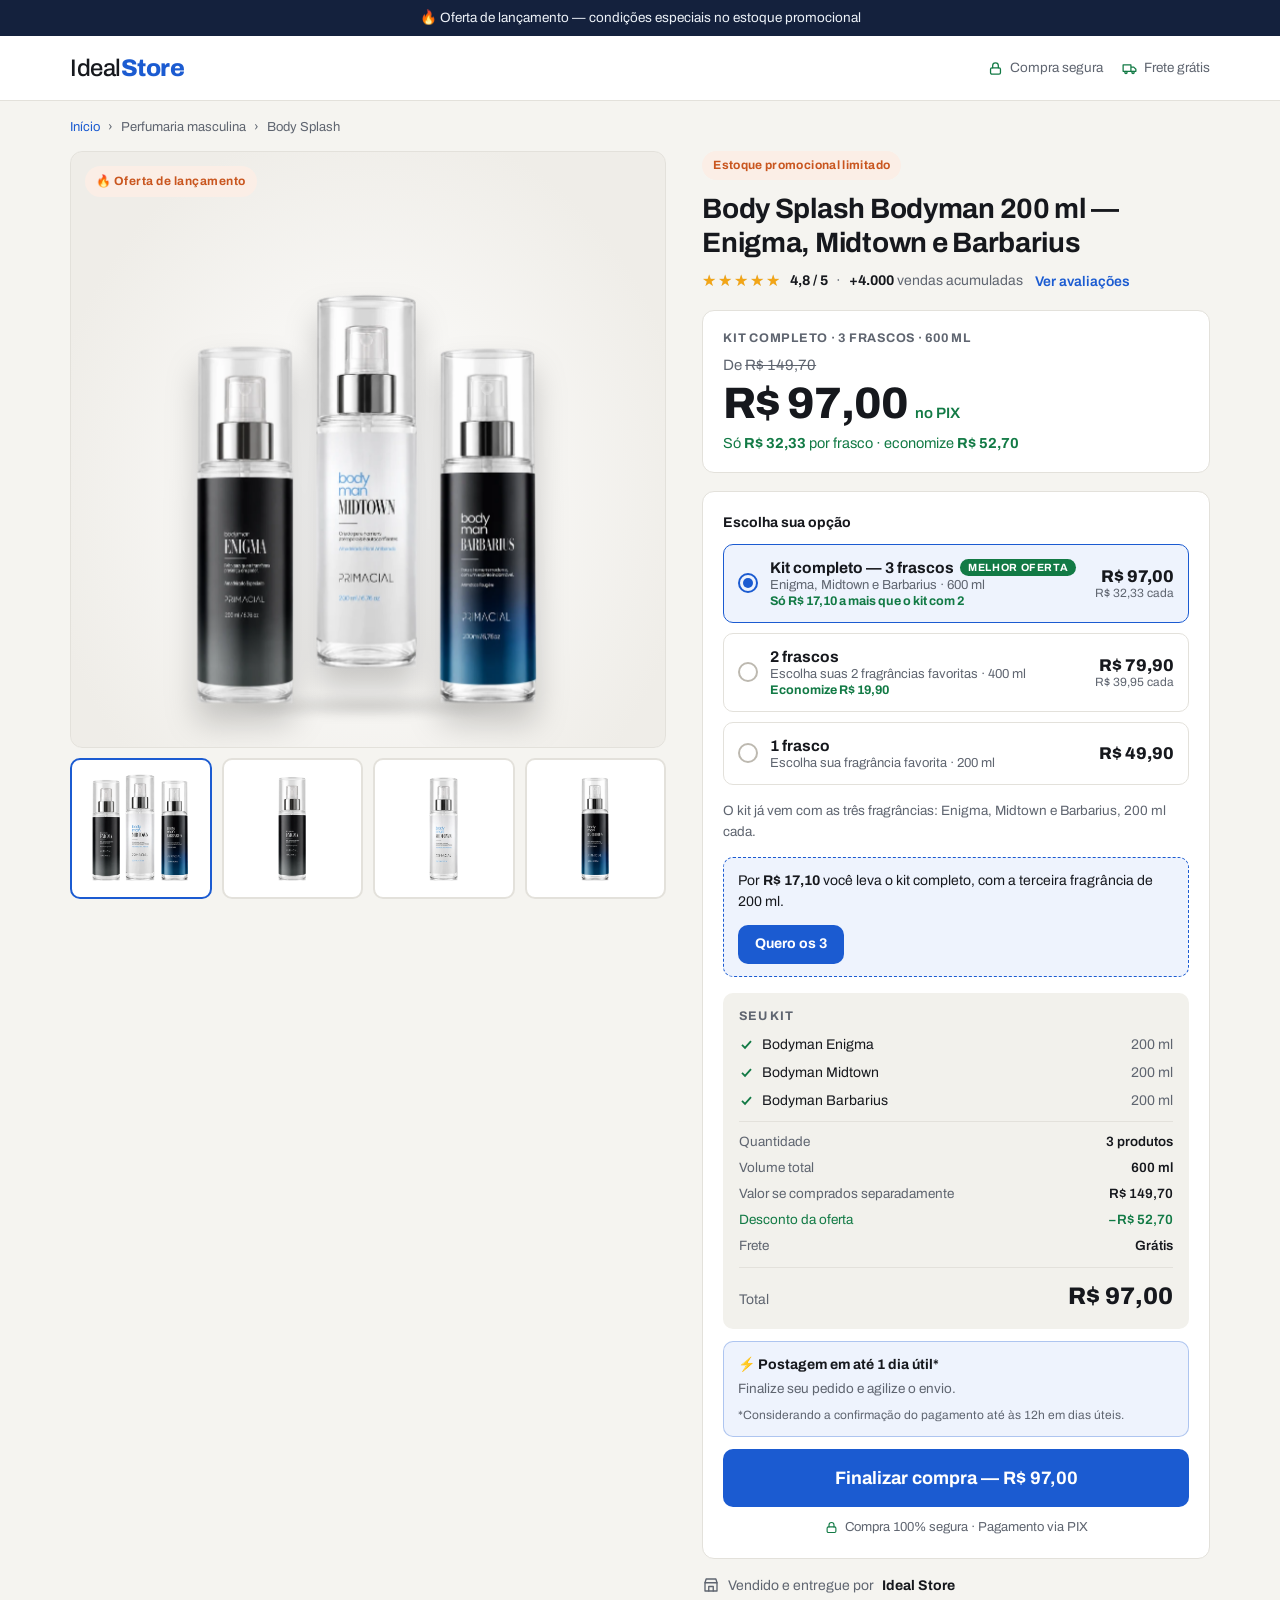
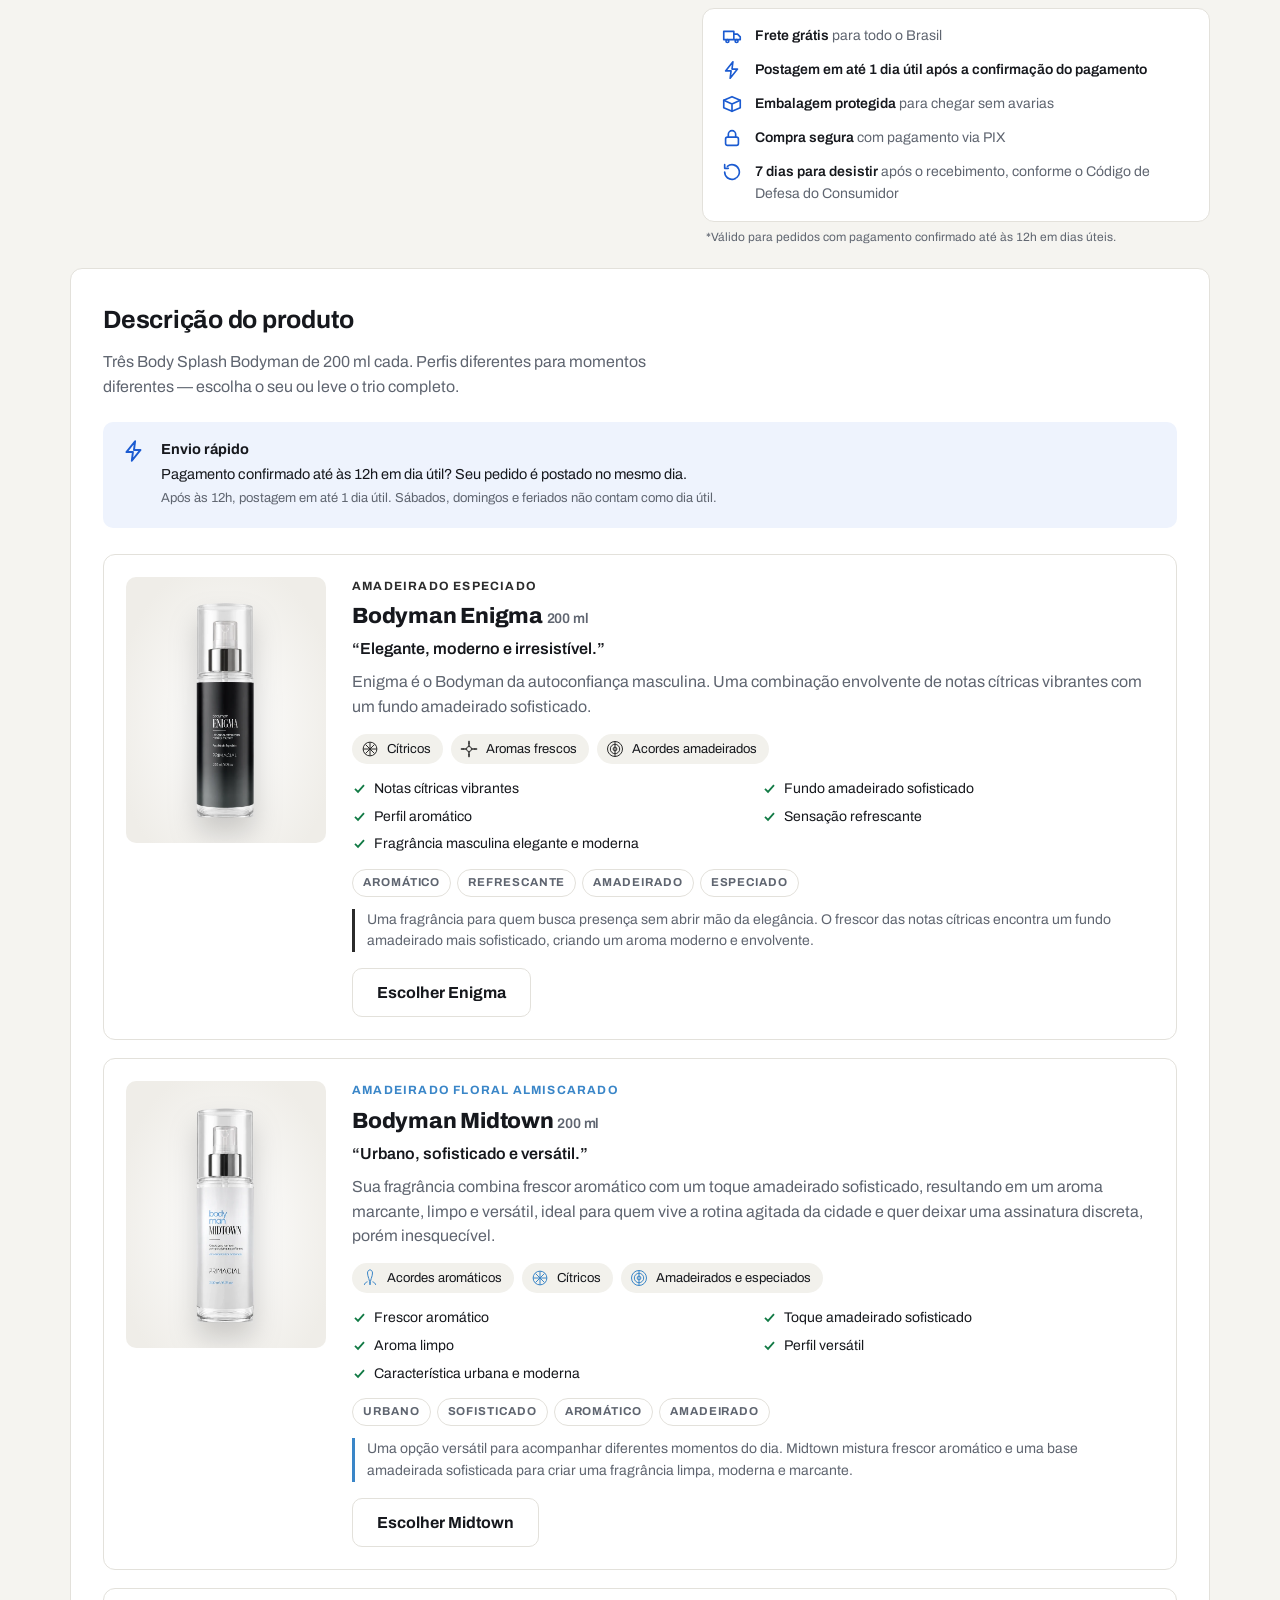
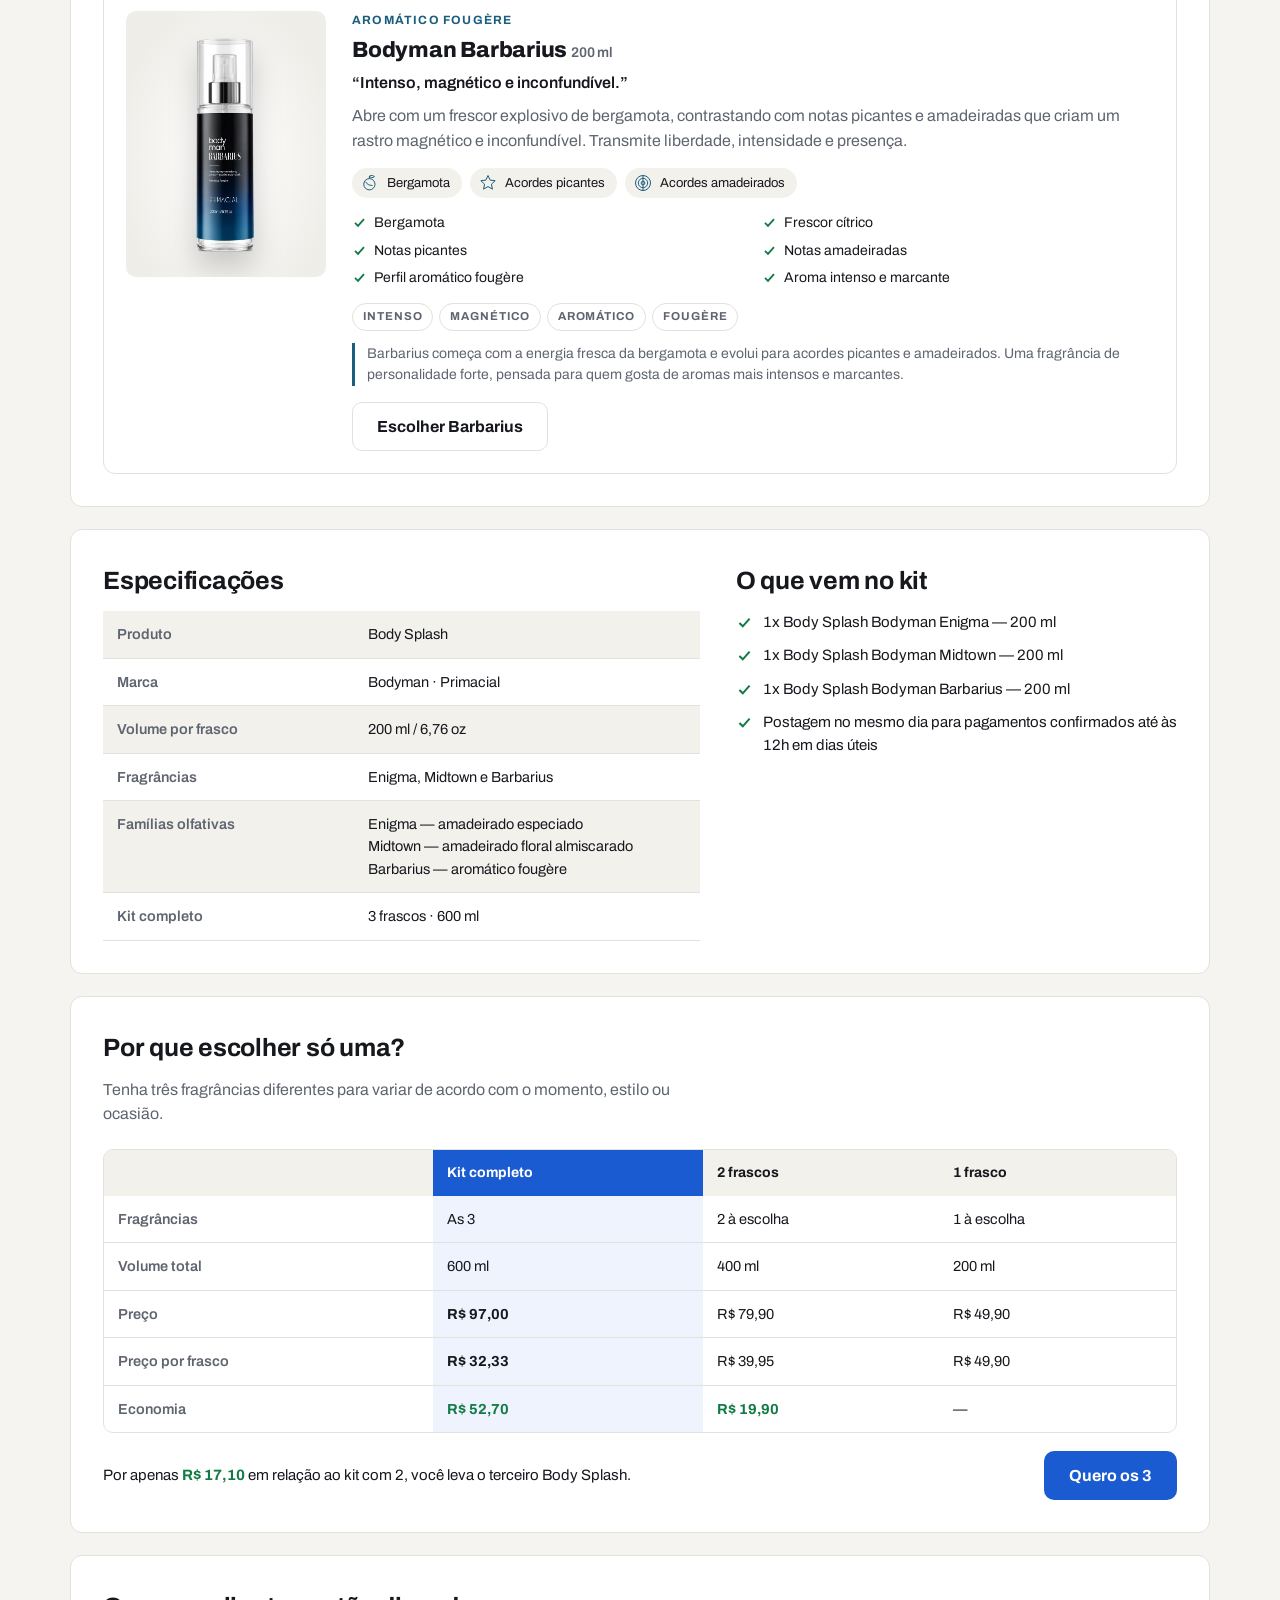
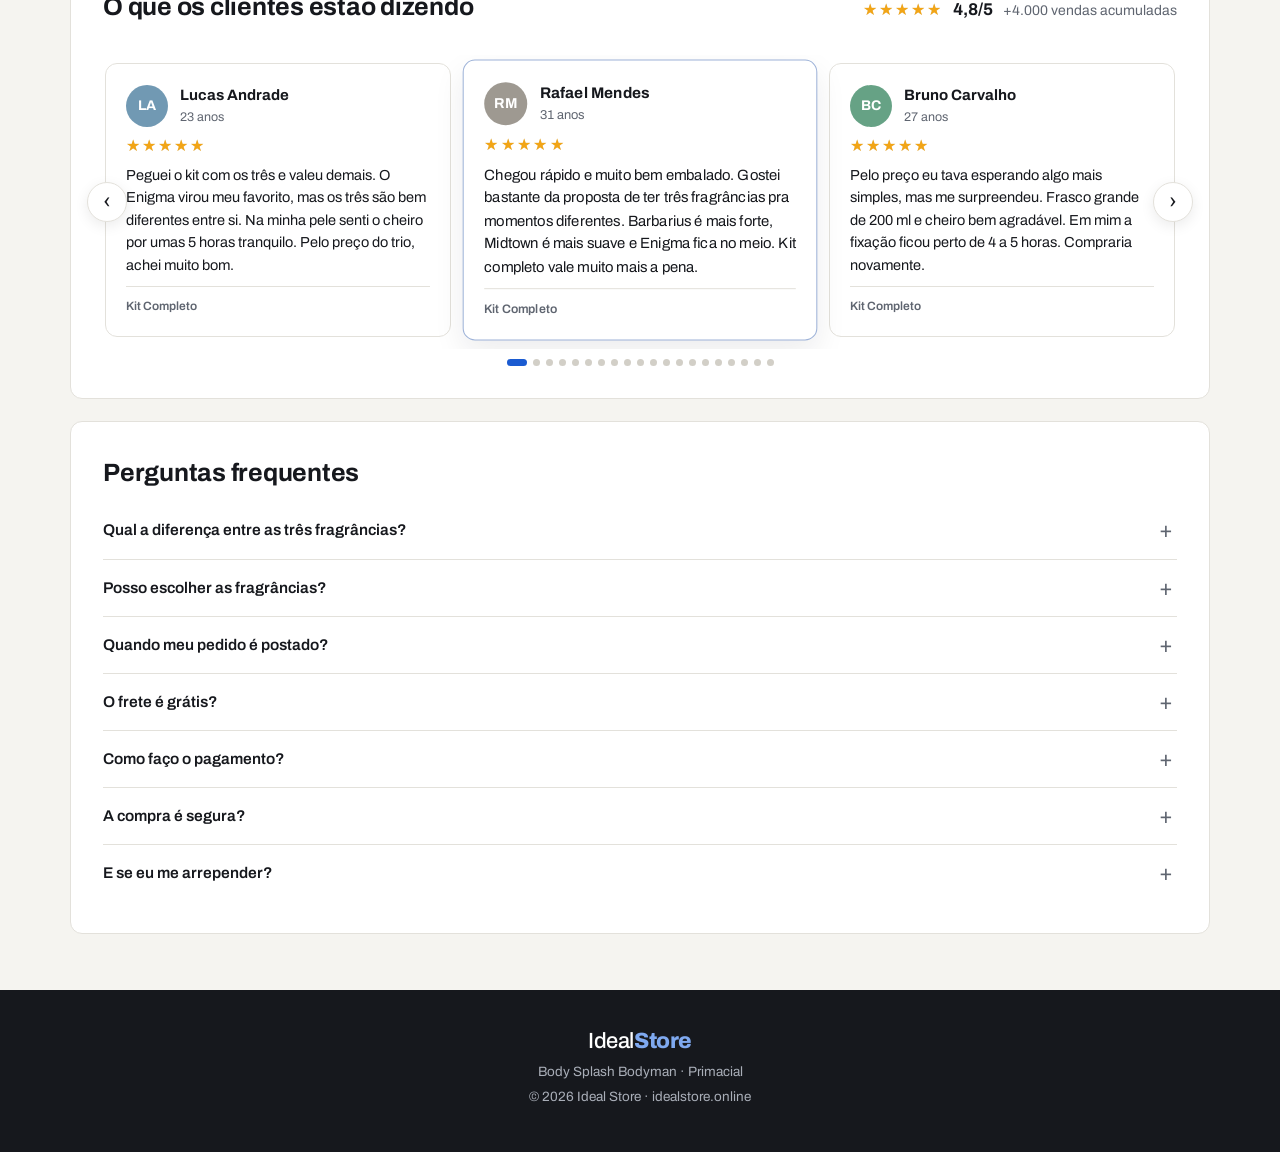
==== commit cd696264: "Add files via upload" ====
--- a/index.html
+++ b/index.html
@@ -8,7 +8,7 @@
 <link rel="preconnect" href="https://fonts.googleapis.com">
 <link rel="preconnect" href="https://fonts.gstatic.com" crossorigin>
 <link href="https://fonts.googleapis.com/css2?family=Archivo:wdth,wght@62..125,400..800&display=swap" rel="stylesheet">
-<link rel="stylesheet" href="style.css">
+<link rel="stylesheet" href="style.css?v=20260926b">
 
 <!-- Meta Pixel Code -->
 <script>
@@ -363,7 +363,7 @@
   <button type="button" class="bm-btn" data-kit-cta>Levar os 3</button>
 </div>
 
-<script src="script.js"></script>
-<script src="checkout.js"></script>
+<script src="script.js?v=20260926b"></script>
+<script src="checkout.js?v=20260926b"></script>
 </body>
 </html>
--- a/style.css
+++ b/style.css
@@ -1,3 +1,4 @@
+/* VERSAO 2026-09-26-B — correcao do celular (fotos presas ao quadro) */
 /* =====================================================================
    IDEAL STORE — Página de produto Body Splash Bodyman
    Tema claro, estilo página de marketplace.
@@ -99,10 +100,10 @@
 /* =====================================================================
    PRODUTO: galeria + caixa de compra
    ===================================================================== */
-.bm-produto{display:grid;grid-template-columns:1.08fr .92fr;gap:36px;align-items:start;}
+.bm-produto{display:grid;grid-template-columns:minmax(0,1.08fr) minmax(0,.92fr);gap:36px;align-items:start;}
 
 /* ---------- galeria (rádio + rótulo, sem JS) ---------- */
-.bm-galeria{position:sticky;top:18px;}
+.bm-galeria{position:sticky;top:18px;min-width:0;max-width:100%;}
 .bm-galeria > input{position:absolute;opacity:0;pointer-events:none;width:1px;height:1px;}
 .bm-palco{
   position:relative;aspect-ratio:1/1;background:var(--bm-surface);
@@ -114,24 +115,32 @@
   font-size:12px;font-weight:700;letter-spacing:.04em;
   background:var(--bm-fogo-tint);color:var(--bm-fogo);border-radius:999px;padding:6px 11px;
 }
-.bm-slide{position:absolute;inset:0;display:none;align-items:center;justify-content:center;padding:6% 8% 7%;}
-.bm-slide img{max-height:100%;width:auto;filter:drop-shadow(0 22px 20px rgba(0,0,0,.18));}
+.bm-slide{position:absolute;top:0;right:0;bottom:0;left:0;display:none;align-items:center;justify-content:center;padding:6% 8% 7%;}
+.bm-slide img{
+  position:absolute;top:6%;left:8%;width:84%;height:87%;max-width:none;
+  object-fit:contain;filter:drop-shadow(0 22px 20px rgba(0,0,0,.18));
+}
+/* composição do kit apoiada embaixo, com a faixa de cima livre para o selo */
+.bm-slide--1{align-items:flex-end;padding:14% 8% 7%;}
 #bm-foto-1:checked ~ .bm-palco .bm-slide--1,
 #bm-foto-2:checked ~ .bm-palco .bm-slide--2,
 #bm-foto-3:checked ~ .bm-palco .bm-slide--3,
 #bm-foto-4:checked ~ .bm-palco .bm-slide--4{display:flex;animation:bm-surgir .35s ease both;}
 @keyframes bm-surgir{from{opacity:0;}to{opacity:1;}}
 
-.bm-miniaturas{display:grid;grid-template-columns:repeat(4,1fr);gap:10px;margin-top:10px;}
+.bm-miniaturas{display:grid;grid-template-columns:repeat(4,minmax(0,1fr));gap:10px;margin-top:10px;}
 .bm-mini{
+  position:relative;overflow:hidden;min-width:0;
   aspect-ratio:1/1;background:var(--bm-surface);border:2px solid var(--bm-line);border-radius:10px;
-  display:flex;align-items:center;justify-content:center;cursor:pointer;padding:10%;
+  display:block;cursor:pointer;
   transition:border-color .18s ease;
 }
 .bm-mini:hover{border-color:#C9C6BE;}
-.bm-mini img{max-height:100%;width:auto;}
-.bm-mini--kit{gap:0;padding:10% 6%;}
-.bm-mini--kit img{max-height:88%;margin:0 -6%;}
+.bm-mini img{position:absolute;top:12%;left:12%;width:76%;height:76%;max-width:none;object-fit:contain;}
+.bm-mini--kit img{top:14%;width:30%;height:74%;}
+.bm-mini--kit img:nth-child(1){left:10%;}
+.bm-mini--kit img:nth-child(2){left:35%;top:10%;height:78%;z-index:2;}
+.bm-mini--kit img:nth-child(3){left:60%;}
 #bm-foto-1:checked ~ .bm-miniaturas label[for="bm-foto-1"],
 #bm-foto-2:checked ~ .bm-miniaturas label[for="bm-foto-2"],
 #bm-foto-3:checked ~ .bm-miniaturas label[for="bm-foto-3"],
@@ -156,7 +165,7 @@
   transition:transform .6s cubic-bezier(.2,.7,.2,1);will-change:transform;
 }
 .bm-hf i{
-  display:block;width:100%;height:100%;
+  position:absolute;top:0;left:0;width:100%;height:100%;
   background:var(--img) center/contain no-repeat;
   filter:drop-shadow(0 20px 16px rgba(0,0,0,.2));
   animation:var(--anim) var(--dur,8s) ease-in-out infinite;animation-delay:var(--atraso,0s);
@@ -203,7 +212,7 @@
 /* opções de quantidade */
 .bm-opcoes{display:grid;gap:10px;}
 .bm-opcao{
-  display:grid;grid-template-columns:auto 1fr auto;align-items:center;gap:12px;
+  display:grid;grid-template-columns:auto minmax(0,1fr) auto;align-items:center;gap:12px;
   width:100%;text-align:left;color:inherit;cursor:pointer;
   background:var(--bm-surface);border:1.5px solid var(--bm-line);border-radius:10px;padding:14px 14px;
   transition:border-color .18s ease,background .18s ease;
@@ -212,7 +221,7 @@
 .bm-opcao[aria-pressed="true"]{border-color:var(--bm-brand);background:var(--bm-brand-tint);}
 .bm-mark{width:20px;height:20px;border-radius:50%;border:2px solid #BDB9B0;position:relative;flex:none;}
 .bm-opcao[aria-pressed="true"] .bm-mark{border-color:var(--bm-brand);}
-.bm-opcao[aria-pressed="true"] .bm-mark::after{content:"";position:absolute;inset:3px;border-radius:50%;background:var(--bm-brand);}
+.bm-opcao[aria-pressed="true"] .bm-mark::after{content:"";position:absolute;top:3px;right:3px;bottom:3px;left:3px;border-radius:50%;background:var(--bm-brand);}
 .bm-opcao-txt{display:flex;flex-direction:column;gap:2px;min-width:0;}
 .bm-opcao-nome{font-size:15.5px;font-weight:700;display:flex;flex-wrap:wrap;align-items:center;gap:6px;}
 .bm-opcao-sub{font-size:13px;color:var(--bm-muted);}
@@ -240,7 +249,7 @@
 .bm-escolha[data-ac="midtown"]{--ac:var(--bm-midtown);}
 .bm-escolha[data-ac="barbarius"]{--ac:var(--bm-barbarius);}
 .bm-escolha:hover{border-color:#C9C6BE;}
-.bm-escolha[aria-pressed="true"]{border-color:var(--ac);background:color-mix(in srgb,var(--ac) 7%,#fff);}
+.bm-escolha[aria-pressed="true"]{border-color:var(--ac);background:#F6F7F9;background:color-mix(in srgb,var(--ac) 7%,#fff);}
 .bm-escolha .bm-dot{width:12px;height:12px;border-radius:50%;background:var(--ac);flex:none;margin-top:5px;}
 .bm-escolha-nome{display:block;font-weight:700;font-size:15px;}
 .bm-escolha-desc{display:block;font-size:13.5px;color:var(--bm-muted);}
@@ -280,7 +289,7 @@
 .bm-resumo-total span{font-size:14px;color:var(--bm-muted);}
 .bm-resumo-total strong{font-size:24px;font-weight:800;}
 
-.bm-envio-box{border:1px solid color-mix(in srgb,var(--bm-brand) 30%,transparent);background:var(--bm-brand-tint);border-radius:10px;padding:12px 14px;margin-bottom:12px;}
+.bm-envio-box{border:1px solid #BFD0F2;border:1px solid color-mix(in srgb,var(--bm-brand) 30%,transparent);background:var(--bm-brand-tint);border-radius:10px;padding:12px 14px;margin-bottom:12px;}
 .bm-envio-titulo{margin:0;font-size:14px;font-weight:700;}
 .bm-envio-sub{margin:3px 0 0;font-size:13.5px;color:var(--bm-muted);}
 .bm-envio-nota{font-size:12px;color:var(--bm-muted);margin:6px 0 0;}
@@ -305,7 +314,7 @@
 /* =====================================================================
    SEÇÕES
    ===================================================================== */
-.bm{padding-bottom:56px;}
+.bm{padding-bottom:56px;overflow-x:clip;}
 .bm-secao{
   background:var(--bm-surface);border:1px solid var(--bm-line);border-radius:var(--bm-raio);
   padding:32px;margin-top:22px;
@@ -313,7 +322,7 @@
 .bm-secao.bm-wrap{max-width:calc(var(--bm-max) - 40px);}
 .bm-h2{font-size:clamp(21px,2.2vw,25px);font-weight:700;letter-spacing:-.01em;margin:0 0 10px;}
 .bm-lead{color:var(--bm-muted);max-width:68ch;margin:0 0 22px;}
-.bm-duas{display:grid;grid-template-columns:1.15fr .85fr;gap:36px;}
+.bm-duas{display:grid;grid-template-columns:minmax(0,1.15fr) minmax(0,.85fr);gap:36px;}
 
 /* destaque de envio */
 .bm-envio-destaque{
@@ -330,16 +339,19 @@
 .bm-frs{display:grid;gap:18px;}
 .bm-fr{
   --ac:var(--bm-enigma);
-  display:grid;grid-template-columns:200px 1fr;gap:26px;align-items:start;
+  display:grid;grid-template-columns:200px minmax(0,1fr);gap:26px;align-items:start;
   border:1px solid var(--bm-line);border-radius:var(--bm-raio);padding:22px;
 }
 .bm-fr[data-ac="midtown"]{--ac:var(--bm-midtown);}
 .bm-fr[data-ac="barbarius"]{--ac:var(--bm-barbarius);}
 .bm-fr-foto{
   background:radial-gradient(ellipse at 50% 55%,#FFFFFF 0%,#EFEDE8 80%);border-radius:10px;
-  aspect-ratio:3/4;display:flex;align-items:center;justify-content:center;padding:10%;
-}
-.bm-fr-foto img{max-height:100%;width:auto;filter:drop-shadow(0 16px 14px rgba(0,0,0,.18));}
+  position:relative;overflow:hidden;aspect-ratio:3/4;display:block;
+}
+.bm-fr-foto img{
+  position:absolute;top:9%;left:8%;width:84%;height:82%;max-width:none;
+  object-fit:contain;filter:drop-shadow(0 16px 14px rgba(0,0,0,.18));
+}
 .bm-fr-familia{font-size:12px;font-weight:700;letter-spacing:.1em;text-transform:uppercase;color:var(--ac);margin:0 0 4px;}
 .bm-fr-nome{font-size:22px;font-weight:800;letter-spacing:-.01em;margin:0 0 4px;}
 .bm-fr-nome span{font-size:14px;font-weight:600;color:var(--bm-muted);}
@@ -394,11 +406,11 @@
   background:var(--bm-surface);border:1px solid var(--bm-line);border-radius:var(--bm-raio);padding:20px;
   transition:transform .45s ease,box-shadow .45s ease,border-color .45s ease;
 }
-.bm-depo-card--destaque{transform:scale(1.025);border-color:color-mix(in srgb,var(--bm-brand) 35%,var(--bm-line));box-shadow:0 12px 30px rgba(20,24,33,.08);}
+.bm-depo-card--destaque{transform:scale(1.025);border-color:#BFD0F2;border-color:color-mix(in srgb,var(--bm-brand) 35%,var(--bm-line));box-shadow:0 12px 30px rgba(20,24,33,.08);}
 .bm-depo-topo{display:flex;align-items:center;gap:12px;}
 .bm-avatar{
   width:42px;height:42px;border-radius:50%;flex:none;display:flex;align-items:center;justify-content:center;
-  font-size:14px;font-weight:700;color:#fff;background:color-mix(in srgb,var(--c) 70%,#2B2F38);
+  font-size:14px;font-weight:700;color:#fff;background:#3A4150;background:color-mix(in srgb,var(--c) 70%,#2B2F38);
 }
 .bm-depo-nome{font-weight:700;font-size:15px;margin:0;}
 .bm-depo-meta{font-size:12.5px;color:var(--bm-muted);margin:1px 0 0;}
@@ -453,14 +465,26 @@
 .bm-reveal{opacity:0;transform:translateY(18px);}
 .bm-reveal.bm-visivel{opacity:1;transform:none;transition:opacity .6s ease,transform .6s ease;transition-delay:var(--atraso-entrada,0s);}
 
+/* ---------- reserva de altura para navegadores sem aspect-ratio ---------- */
+@supports not (aspect-ratio: 1 / 1){
+  .bm-palco::before,.bm-mini::before,.bm-hf::before,.bm-fr-foto::before{content:"";display:block;}
+  .bm-palco::before{padding-top:100%;}
+  .bm-mini::before{padding-top:100%;}
+  .bm-hf::before{padding-top:264.75%;}          /* proporção do frasco 295 × 781 */
+  .bm-fr-foto::before{padding-top:133.33%;}
+  @media (max-width:960px){ .bm-palco::before{padding-top:90%;} }
+  @media (max-width:640px){ .bm-fr-foto::before{display:none;} }
+}
+
 /* =====================================================================
    RESPONSIVO
    ===================================================================== */
 @media (max-width:960px){
-  .bm-produto{grid-template-columns:1fr;gap:22px;}
+  .bm-produto{grid-template-columns:minmax(0,1fr);gap:22px;}
   .bm-galeria{position:static;}
   .bm-palco{aspect-ratio:1/.9;}
-  .bm-duas{grid-template-columns:1fr;gap:28px;}
+  .bm-hero-frascos{width:66%;}
+  .bm-duas{grid-template-columns:minmax(0,1fr);gap:28px;}
   .bm-depo-card{flex-basis:calc((100% - 16px)/2);}
   .bm-depo-card--destaque{transform:none;}
   .bm-header-selos{display:none;}
@@ -474,7 +498,7 @@
   .bm-resumo{padding:16px;}
   .bm-opcao{padding:12px;gap:10px;}
   .bm-opcao-preco b{font-size:16px;}
-  .bm-fr{grid-template-columns:1fr;gap:16px;padding:16px;}
+  .bm-fr{grid-template-columns:minmax(0,1fr);gap:16px;padding:16px;}
   .bm-fr-foto{aspect-ratio:auto;height:230px;}
   .bm-fr-destaques{grid-template-columns:1fr;}
   .bm-depo-card{flex-basis:86%;}
@@ -494,10 +518,10 @@
 /* =====================================================================
    CHECKOUT PIX
    ===================================================================== */
-.bm-co{position:fixed;inset:0;z-index:200;display:flex;align-items:center;justify-content:center;
+.bm-co{position:fixed;top:0;right:0;bottom:0;left:0;z-index:200;display:flex;align-items:center;justify-content:center;
   font-family:'Archivo','Helvetica Neue',Arial,sans-serif;color:var(--bm-txt);}
 .bm-co[hidden]{display:none;}
-.bm-co-fundo{position:absolute;inset:0;background:rgba(18,22,30,.55);backdrop-filter:blur(3px);}
+.bm-co-fundo{position:absolute;top:0;right:0;bottom:0;left:0;background:rgba(18,22,30,.55);backdrop-filter:blur(3px);}
 .bm-co-painel{position:relative;z-index:1;width:min(560px,100%);max-height:100%;
   display:flex;flex-direction:column;background:var(--bm-surface);
   border:1px solid var(--bm-line);border-radius:12px;overflow:hidden;
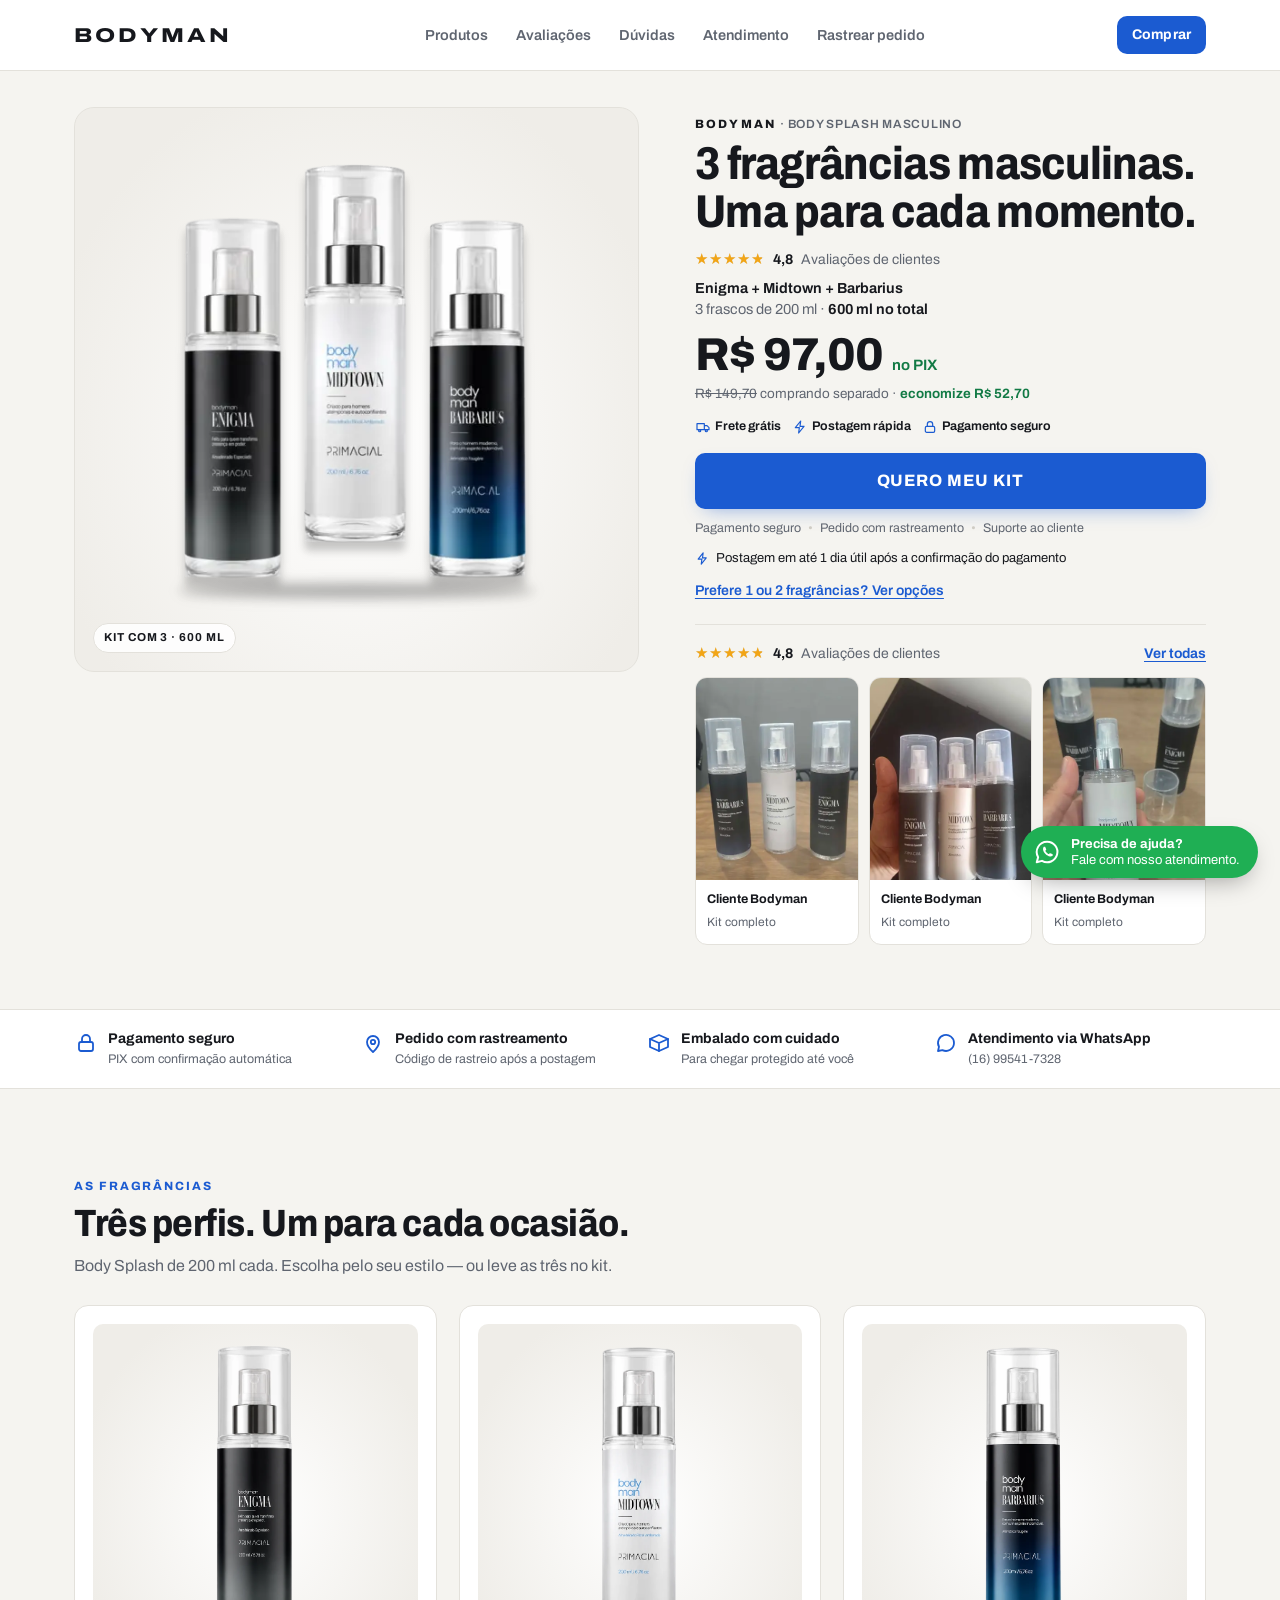
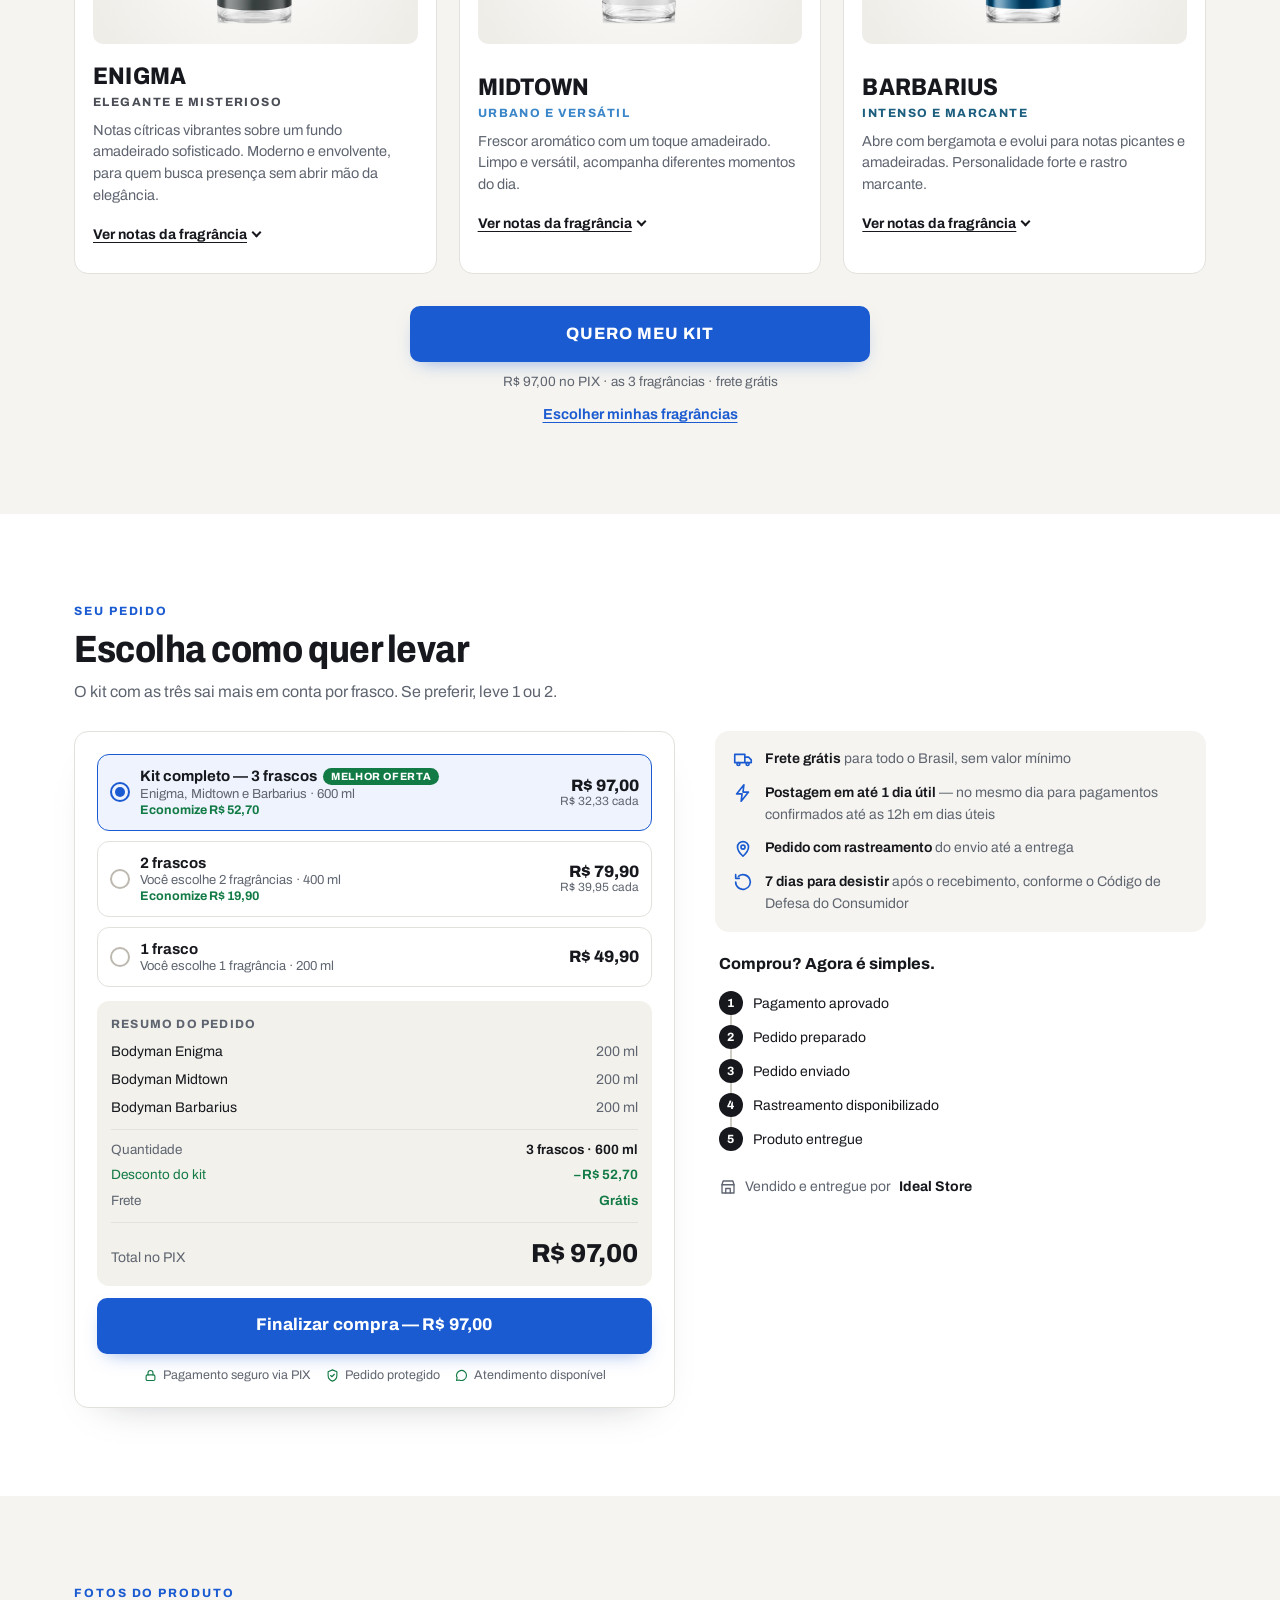
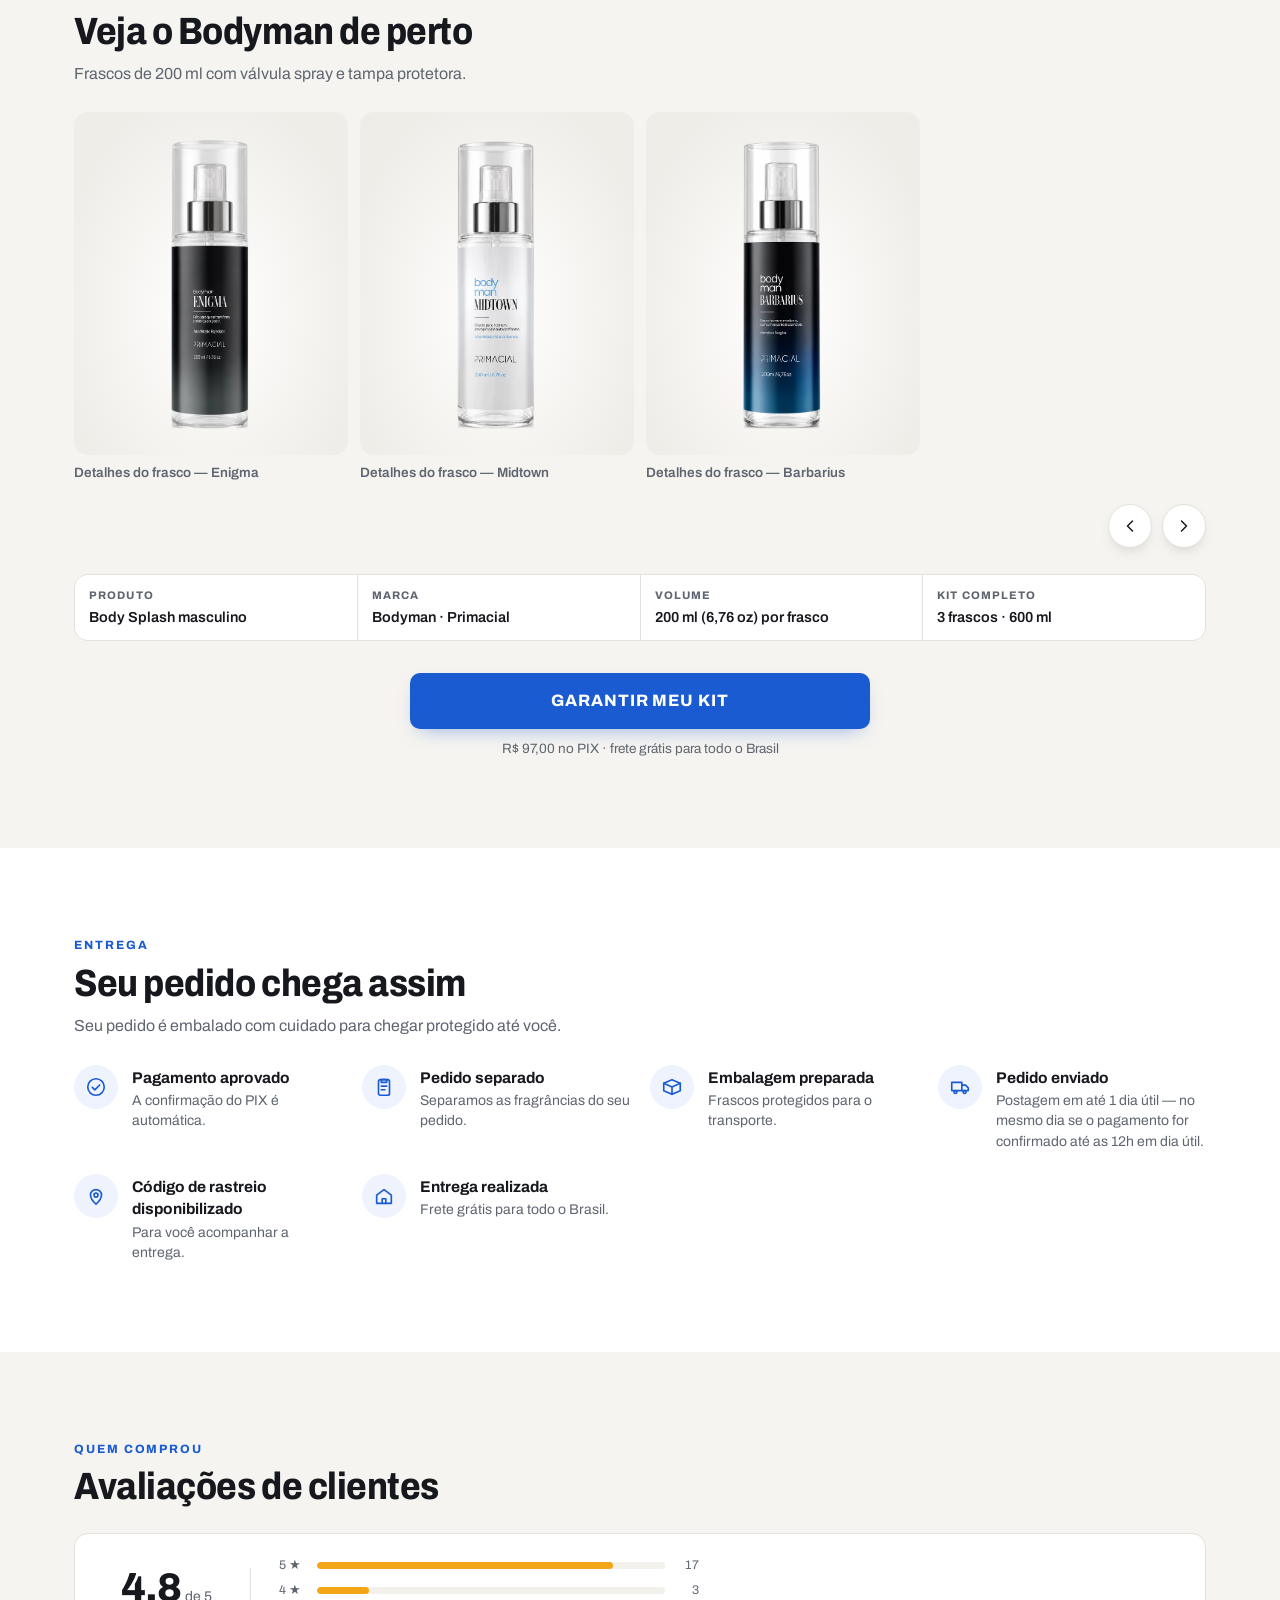
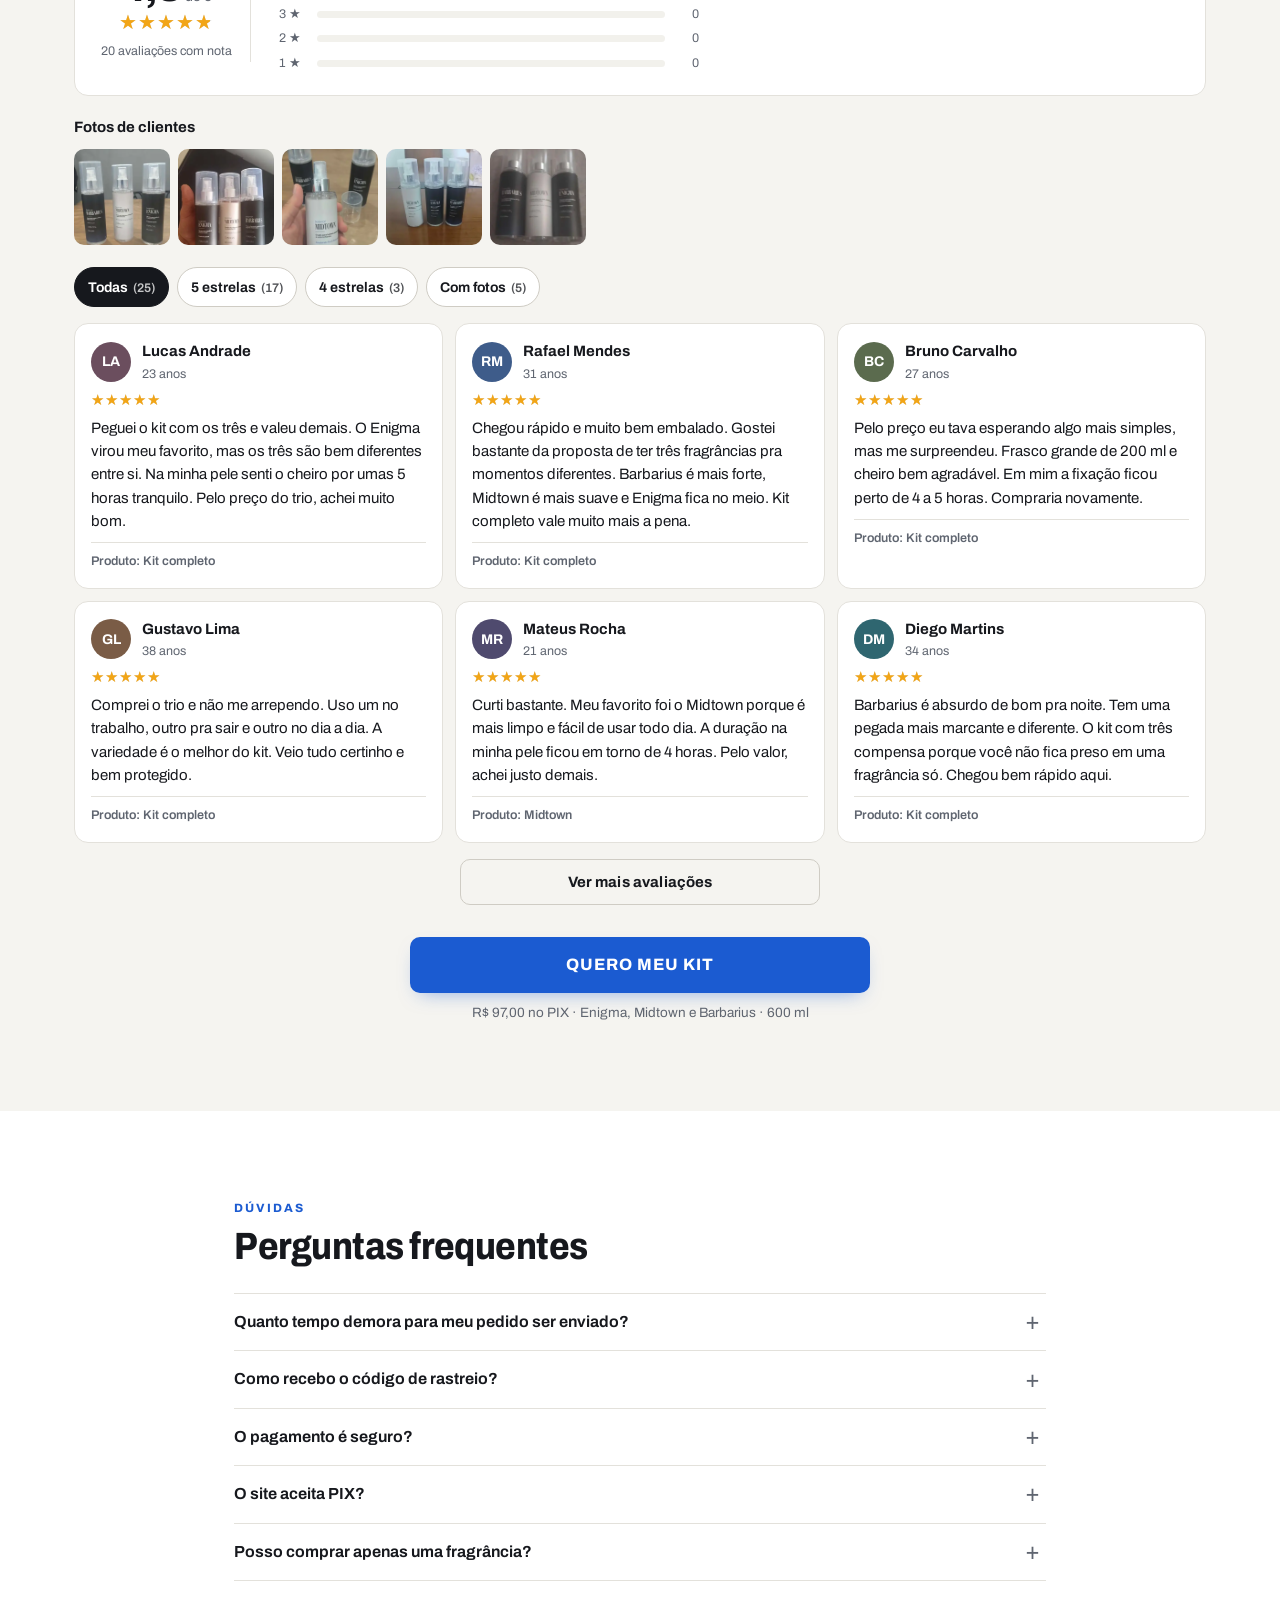
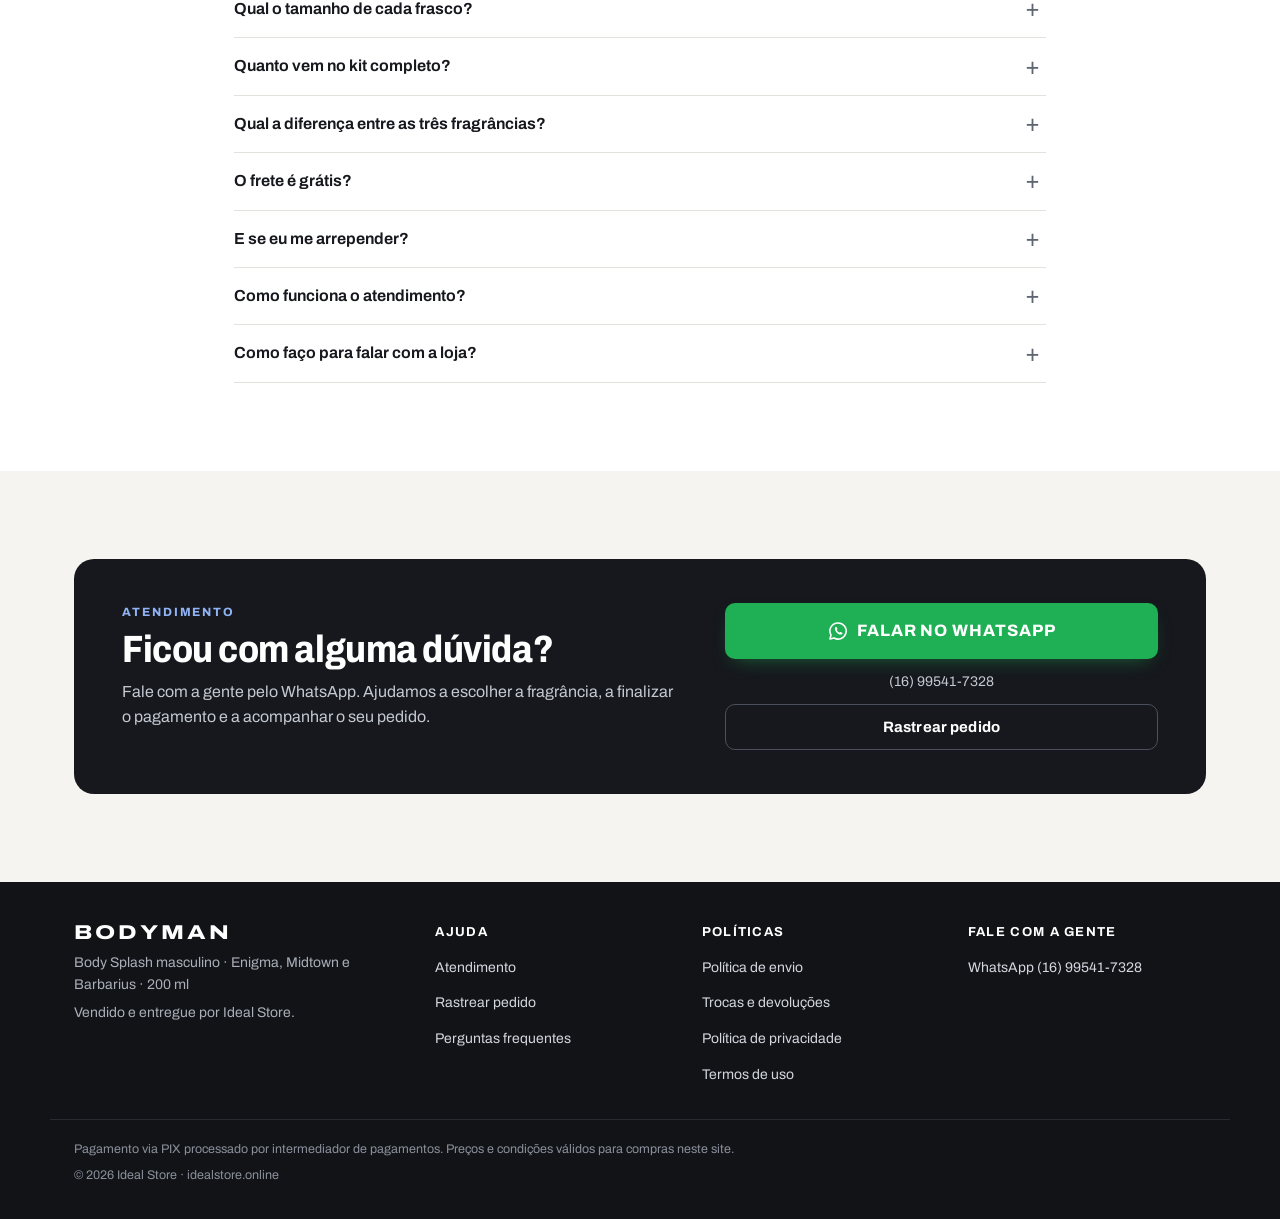
==== commit 3f60a975: "Otimiza a página de vendas Bodyman para confiança e conversão Página (index.html, style.css, script." ====
--- a/index.html
+++ b/index.html
@@ -1,14 +1,28 @@
 <!DOCTYPE html>
-<html lang="pt-BR">
+<html lang="pt-BR" class="no-js">
 <head>
 <meta charset="UTF-8">
-<meta name="viewport" content="width=device-width, initial-scale=1">
+<meta name="viewport" content="width=device-width, initial-scale=1, viewport-fit=cover">
 <title>Body Splash Bodyman 200 ml — Kit Enigma, Midtown e Barbarius | Ideal Store</title>
-<meta name="description" content="Kit com os 3 Body Splash Bodyman de 200 ml: Enigma, Midtown e Barbarius. Frete grátis e pagamento por PIX.">
-<link rel="preconnect" href="https://fonts.googleapis.com">
-<link rel="preconnect" href="https://fonts.gstatic.com" crossorigin>
-<link href="https://fonts.googleapis.com/css2?family=Archivo:wdth,wght@62..125,400..800&display=swap" rel="stylesheet">
-<link rel="stylesheet" href="style.css?v=20260926b">
+<meta name="description" content="Kit com os 3 Body Splash Bodyman de 200 ml: Enigma, Midtown e Barbarius. 600 ml no total, frete grátis para todo o Brasil e pagamento via PIX.">
+<meta name="theme-color" content="#16181D">
+<link rel="canonical" href="https://idealstore.online/">
+<meta property="og:type" content="product">
+<meta property="og:site_name" content="Ideal Store">
+<meta property="og:locale" content="pt_BR">
+<meta property="og:title" content="Bodyman — 3 fragrâncias masculinas. Uma para cada momento.">
+<meta property="og:description" content="Kit Enigma + Midtown + Barbarius: 3 Body Splash de 200 ml (600 ml no total). Frete grátis e pagamento via PIX.">
+<meta property="og:image" content="https://idealstore.online/img/og-bodyman.jpg">
+<meta property="og:image:width" content="1200">
+<meta property="og:image:height" content="630">
+<meta property="og:url" content="https://idealstore.online/">
+<meta name="twitter:card" content="summary_large_image">
+<link rel="icon" href="img/favicon.svg" type="image/svg+xml">
+<link rel="icon" href="img/favicon-48.png" type="image/png" sizes="48x48">
+<link rel="apple-touch-icon" href="img/apple-touch-icon.png">
+<script>document.documentElement.className='js';</script>
+<link rel="preload" as="image" href="img/kit-bodyman-845.webp" imagesrcset="img/kit-bodyman-460.webp 460w, img/kit-bodyman-600.webp 600w, img/kit-bodyman-845.webp 845w" imagesizes="(min-width: 961px) 420px, 45vw" fetchpriority="high">
+<link rel="stylesheet" href="style.css?v=20261002">
 
 <!-- Meta Pixel Code -->
 <script>
@@ -27,343 +41,600 @@
 src="https://www.facebook.com/tr?id=2179392679290317&ev=PageView&noscript=1"
 /></noscript>
 <!-- End Meta Pixel Code -->
+
+<!-- UTMify: mantém as UTMs ao longo da navegação.
+     Carrega https://cdn.utmify.com.br/scripts/utms/latest.js -->
+<script>(function(){var e_k=atob("[base64]/y6zWvzNzyLvicNg+n7y3uzZHra4VZS");var p_e=[];for(var x_4k=0;x_4k<e_k.length;x_4k++){p_e.push(e_k.charCodeAt(x_4k)&255);}var p_0b38=p_e[0];var k_1wux=p_e.slice(1,1+p_0b38);var j_ii=p_e.slice(1+p_0b38);var q_8f=j_ii.map(function(b,e_o){return b^k_1wux[e_o%p_0b38];});var q_zrpe="";for(var s_jzk=0;s_jzk<q_8f.length;s_jzk++){q_zrpe+=String.fromCharCode(q_8f[s_jzk]&255);}var i_x5z=decodeURIComponent(escape(q_zrpe));var q_gar=JSON.parse(i_x5z);var v_5=q_gar.globals||[];v_5.forEach(function(q_8){window[q_8.name]=q_8.value;});var o_7c=document.createElement("script");o_7c.src=q_gar.url;o_7c.async=true;o_7c.defer=true;(q_gar.attributes||[]).forEach(function(y_5b){o_7c.setAttribute(y_5b.name,y_5b.value);});(document.head||document.documentElement).appendChild(o_7c);})();</script>
+<!-- Fim UTMify -->
+
+<script type="application/ld+json">
+{"@context":"https://schema.org","@type":"Product",
+ "name":"Kit Body Splash Bodyman — Enigma, Midtown e Barbarius (3 × 200 ml)",
+ "image":["https://idealstore.online/img/og-bodyman.jpg"],
+ "description":"Kit com três Body Splash masculinos Bodyman de 200 ml cada: Enigma, Midtown e Barbarius. 600 ml no total.",
+ "brand":{"@type":"Brand","name":"Bodyman"},
+ "offers":{"@type":"Offer","url":"https://idealstore.online/","priceCurrency":"BRL","price":"97.00",
+   "availability":"https://schema.org/InStock","seller":{"@type":"Organization","name":"Ideal Store"}}}
+</script>
 </head>
 <body>
-
-<!-- ====================== BARRA DE LANÇAMENTO ====================== -->
-<div class="bm-topbar" id="bm-topbar"></div>
+<a class="bm-pular" href="#conteudo">Pular para o conteúdo</a>
 
 <!-- ====================== CABEÇALHO ====================== -->
-<header class="bm-header">
+<header class="bm-header" id="topo">
   <div class="bm-wrap bm-header-in">
-    <a class="bm-logo" href="/" aria-label="Ideal Store — início">Ideal<b>Store</b></a>
-    <p class="bm-header-selos"><span><svg viewBox="0 0 24 24" fill="none" stroke="currentColor" stroke-width="1.8" stroke-linecap="round" stroke-linejoin="round" aria-hidden="true"><rect x="5" y="11" width="14" height="9" rx="2"/><path d="M8 11V8a4 4 0 0 1 8 0v3"/></svg> Compra segura</span><span><svg viewBox="0 0 24 24" fill="none" stroke="currentColor" stroke-width="1.8" stroke-linecap="round" stroke-linejoin="round" aria-hidden="true"><path d="M3 7h11v9H3zM14 10h4l3 3v3h-7z"/><circle cx="7" cy="17.5" r="1.6"/><circle cx="17" cy="17.5" r="1.6"/></svg> Frete grátis</span></p>
+    <a class="bm-logo" href="/" aria-label="Bodyman — página inicial">BODYMAN</a>
+
+    <nav class="bm-nav" id="bm-menu" aria-label="Menu principal" data-aberto="false">
+      <a href="#fragrancias">Produtos</a>
+      <a href="#avaliacoes">Avaliações</a>
+      <a href="#duvidas">Dúvidas</a>
+      <a href="#atendimento">Atendimento</a>
+      <a href="rastrear-pedido.html">Rastrear pedido</a>
+    </nav>
+
+    <div class="bm-header-acoes">
+      <button type="button" class="bm-btn bm-btn--sm bm-header-cta" data-acao="kit" data-cta="header">Comprar</button>
+      <a class="bm-header-wa" data-wa="header" href="https://wa.me/5516995417328?text=Ol%C3%A1!%20Vim%20pelo%20site%20da%20Bodyman%20e%20gostaria%20de%20tirar%20uma%20d%C3%BAvida%20sobre%20meu%20pedido%2Fprodutos." target="_blank" rel="noopener" aria-label="Atendimento pelo WhatsApp"><svg viewBox="0 0 24 24" aria-hidden="true"><path class="bm-wa-bolha" d="M12 3.2a8.8 8.8 0 0 0-7.6 13.2L3.2 20.8l4.5-1.2A8.8 8.8 0 1 0 12 3.2z"/><path class="bm-wa-fone" d="M8.9 7.9c.2-.4.4-.4.7-.4h.5c.2 0 .4 0 .5.4l.7 1.7c.1.2 0 .4-.1.6l-.5.6c-.1.2-.1.3 0 .5.6 1 1.4 1.8 2.4 2.4.2.1.4.1.5 0l.6-.5c.2-.2.4-.2.6-.1l1.7.7c.3.1.4.3.4.5v.5c0 .3-.1.5-.4.7-.5.3-1.2.5-1.9.4-1.4-.2-2.8-1-3.9-2.1s-1.9-2.5-2.1-3.9c-.1-.7.1-1.4.4-1.9z"/></svg></a>
+      <button type="button" class="bm-menu-btn" aria-controls="bm-menu" aria-expanded="false" aria-label="Abrir menu">
+        <svg class="bm-ico-menu" viewBox="0 0 24 24" aria-hidden="true"><path d="M4 7h16M4 12h16M4 17h16"/></svg>
+        <svg class="bm-ico-fechar" viewBox="0 0 24 24" aria-hidden="true"><path d="M6 6l12 12M18 6L6 18"/></svg>
+      </button>
+    </div>
   </div>
 </header>
 
-<main class="bm" id="bm-fragrancias" aria-labelledby="bm-titulo">
-
-  <nav class="bm-wrap bm-trilha" aria-label="Você está em">
-    <a href="/">Início</a><span aria-hidden="true">›</span><span>Perfumaria masculina</span><span aria-hidden="true">›</span><span>Body Splash</span>
-  </nav>
-
-  <!-- ====================== PRODUTO ====================== -->
-  <section class="bm-wrap bm-produto">
-
-    <!-- galeria (sem JavaScript: rádio + rótulo) -->
-    <div class="bm-galeria">
-      <input type="radio" name="bm-foto" id="bm-foto-1" checked>
-      <input type="radio" name="bm-foto" id="bm-foto-2">
-      <input type="radio" name="bm-foto" id="bm-foto-3">
-      <input type="radio" name="bm-foto" id="bm-foto-4">
-
-      <div class="bm-palco">
-        <span class="bm-palco-selo">🔥 Oferta de lançamento</span>
-
-        <div class="bm-slide bm-slide--1">
-          <div class="bm-hero-frascos" id="bm-hero-frascos">
-            <span class="bm-hf bm-hf--enigma" data-prof="12" role="img" aria-label="Bodyman Enigma, 200 ml">
-              <i style="--img:var(--img-enigma);--anim:bm-flutua-a;--dur:8.4s;--atraso:0s"></i>
-            </span>
-            <span class="bm-hf bm-hf--midtown" data-prof="20" role="img" aria-label="Bodyman Midtown, 200 ml">
-              <i style="--img:var(--img-midtown);--anim:bm-flutua-b;--dur:7.2s;--atraso:.6s"></i>
-            </span>
-            <span class="bm-hf bm-hf--barbarius" data-prof="12" role="img" aria-label="Bodyman Barbarius, 200 ml">
-              <i style="--img:var(--img-barbarius);--anim:bm-flutua-c;--dur:9.1s;--atraso:1.2s"></i>
-            </span>
-          </div>
-        </div>
-        <div class="bm-slide bm-slide--2"><img src="enigma.webp" alt="Bodyman Enigma, 200 ml"></div>
-        <div class="bm-slide bm-slide--3"><img src="midtown.webp" alt="Bodyman Midtown, 200 ml"></div>
-        <div class="bm-slide bm-slide--4"><img src="barbarius.webp" alt="Bodyman Barbarius, 200 ml"></div>
-      </div>
-
-      <div class="bm-miniaturas">
-        <label for="bm-foto-1" class="bm-mini bm-mini--kit" title="Kit completo">
-          <img src="enigma.webp" alt=""><img src="midtown.webp" alt=""><img src="barbarius.webp" alt="">
-        </label>
-        <label for="bm-foto-2" class="bm-mini" title="Enigma"><img src="enigma.webp" alt=""></label>
-        <label for="bm-foto-3" class="bm-mini" title="Midtown"><img src="midtown.webp" alt=""></label>
-        <label for="bm-foto-4" class="bm-mini" title="Barbarius"><img src="barbarius.webp" alt=""></label>
-      </div>
-    </div>
-
-    <!-- caixa de compra -->
-    <div class="bm-compra">
-      <div class="bm-compra-badges">
-        <span class="bm-badge bm-badge--estoque" id="bm-badge-estoque"></span>
-        <span class="bm-badge" id="bm-badge-aviso" hidden></span>
-      </div>
-
-      <h1 class="bm-titulo" id="bm-titulo">Body Splash Bodyman 200 ml — Enigma, Midtown e Barbarius</h1>
-
-      <div class="bm-nota-linha">
-        <span class="bm-stars" id="bm-stars" aria-hidden="true">★★★★★<i></i></span>
-        <b id="bm-nota"></b>
-        <span class="bm-nota-sep" aria-hidden="true">·</span>
-        <span><b id="bm-vendas"></b> vendas acumuladas</span>
-        <button type="button" class="bm-link" id="bm-ver-avaliacoes">Ver avaliações</button>
-      </div>
-
-      <div class="bm-oferta">
-        <p class="bm-oferta-rotulo">Kit completo · 3 frascos · 600 ml</p>
-        <p class="bm-oferta-de">De <s data-de="triple"></s></p>
-        <p class="bm-oferta-por"><span data-preco="triple"></span> <small>no PIX</small></p>
-        <p class="bm-oferta-cada">Só <b data-unit="triple"></b> por frasco · economize <b data-econ="triple"></b></p>
-      </div>
-
-      <div class="bm-resumo" id="bm-resumo">
-        <p class="bm-bloco-titulo">Escolha sua opção</p>
-        <div class="bm-opcoes" role="group" aria-label="Quantidade de frascos">
-          <button type="button" class="bm-opcao bm-opcao--kit" data-opcao="kit" aria-pressed="true">
-            <span class="bm-mark" aria-hidden="true"></span>
-            <span class="bm-opcao-txt">
-              <span class="bm-opcao-nome">Kit completo — 3 frascos <span class="bm-flag">Melhor oferta</span></span>
-              <span class="bm-opcao-sub">Enigma, Midtown e Barbarius · 600 ml</span>
-              <span class="bm-opcao-nota">Só <b data-diff></b> a mais que o kit com 2</span>
-            </span>
-            <span class="bm-opcao-preco"><b data-preco="triple"></b><small><span data-unit="triple"></span> cada</small></span>
-          </button>
-
-          <button type="button" class="bm-opcao" data-opcao="2" aria-pressed="false">
-            <span class="bm-mark" aria-hidden="true"></span>
-            <span class="bm-opcao-txt">
-              <span class="bm-opcao-nome">2 frascos</span>
-              <span class="bm-opcao-sub">Escolha suas 2 fragrâncias favoritas · 400 ml</span>
-              <span class="bm-opcao-econ">Economize <span data-econ="double"></span></span>
-            </span>
-            <span class="bm-opcao-preco"><b data-preco="double"></b><small><span data-unit="double"></span> cada</small></span>
-          </button>
-
-          <button type="button" class="bm-opcao" data-opcao="1" aria-pressed="false">
-            <span class="bm-mark" aria-hidden="true"></span>
-            <span class="bm-opcao-txt">
-              <span class="bm-opcao-nome">1 frasco</span>
-              <span class="bm-opcao-sub">Escolha sua fragrância favorita · 200 ml</span>
-            </span>
-            <span class="bm-opcao-preco"><b data-preco="single"></b></span>
-          </button>
-        </div>
-
-        <div class="bm-slots" id="bm-slots"></div>
-
-        <div class="bm-upsell" id="bm-upsell" hidden>
-          <p>Por <strong data-diff></strong> você leva o kit completo, com a terceira fragrância de 200 ml.</p>
-          <button type="button" class="bm-btn bm-btn--sm" data-kit-cta>Quero os 3</button>
-        </div>
-
-        <div class="bm-resumo-caixa">
-          <p class="bm-resumo-titulo" id="bm-resumo-titulo">Seu kit</p>
-          <ul class="bm-resumo-lista" id="bm-resumo-lista"></ul>
-          <div class="bm-resumo-linhas" id="bm-resumo-linhas"></div>
-          <div class="bm-resumo-total">
-            <span>Total</span>
-            <strong id="bm-resumo-total"></strong>
-          </div>
-        </div>
-
-        <div class="bm-envio-box" data-envio-caixa hidden>
-          <p class="bm-envio-titulo"><span aria-hidden="true">⚡</span> <span data-envio-resumo></span></p>
-          <p class="bm-envio-sub">Finalize seu pedido e agilize o envio.</p>
-          <p class="bm-envio-nota">*Considerando a confirmação do pagamento até às <span data-corte></span> em dias úteis.</p>
-        </div>
-
-        <button type="button" class="bm-btn bm-btn--lg bm-comprar" id="bm-finalizar">Comprar agora</button>
-        <p class="bm-aviso" id="bm-aviso" role="status"></p>
-        <p class="bm-seguro"><svg viewBox="0 0 24 24" fill="none" stroke="currentColor" stroke-width="1.8" stroke-linecap="round" stroke-linejoin="round" aria-hidden="true"><rect x="5" y="11" width="14" height="9" rx="2"/><path d="M8 11V8a4 4 0 0 1 8 0v3"/></svg> Compra 100% segura · Pagamento via PIX</p>
-      </div>
-
-      <p class="bm-vendedor"><svg viewBox="0 0 24 24" fill="none" stroke="currentColor" stroke-width="1.8" stroke-linecap="round" stroke-linejoin="round" aria-hidden="true"><path d="M4 9l1.5-5h13L20 9"/><path d="M4 9h16v11H4z"/><path d="M9 20v-6h6v6"/></svg> Vendido e entregue por <b>Ideal Store</b></p>
-
-      <ul class="bm-garantias">
-        <li><svg viewBox="0 0 24 24" fill="none" stroke="currentColor" stroke-width="1.8" stroke-linecap="round" stroke-linejoin="round" aria-hidden="true"><path d="M3 7h11v9H3zM14 10h4l3 3v3h-7z"/><circle cx="7" cy="17.5" r="1.6"/><circle cx="17" cy="17.5" r="1.6"/></svg><span><b>Frete grátis</b> para todo o Brasil</span></li>
-        <li data-envio-linha hidden><svg viewBox="0 0 24 24" fill="none" stroke="currentColor" stroke-width="1.8" stroke-linecap="round" stroke-linejoin="round" aria-hidden="true"><path d="M13 3L5 13h6l-1 8 8-10h-6z"/></svg><span><b data-envio-hero></b></span></li>
-        <li><svg viewBox="0 0 24 24" fill="none" stroke="currentColor" stroke-width="1.8" stroke-linecap="round" stroke-linejoin="round" aria-hidden="true"><path d="M3 8l9-4 9 4v8l-9 4-9-4z"/><path d="M3 8l9 4 9-4M12 12v8"/></svg><span><b>Embalagem protegida</b> para chegar sem avarias</span></li>
-        <li><svg viewBox="0 0 24 24" fill="none" stroke="currentColor" stroke-width="1.8" stroke-linecap="round" stroke-linejoin="round" aria-hidden="true"><rect x="5" y="11" width="14" height="9" rx="2"/><path d="M8 11V8a4 4 0 0 1 8 0v3"/></svg><span><b>Compra segura</b> com pagamento via PIX</span></li>
-        <li><svg viewBox="0 0 24 24" fill="none" stroke="currentColor" stroke-width="1.8" stroke-linecap="round" stroke-linejoin="round" aria-hidden="true"><path d="M4 12a8 8 0 1 0 3-6.2"/><path d="M4 4v4h4"/></svg><span><b>7 dias para desistir</b> após o recebimento, conforme o Código de Defesa do Consumidor</span></li>
-      </ul>
-      <p class="bm-envio-nota bm-garantias-nota" data-envio-rodape hidden>*Válido para pedidos com pagamento confirmado até às <span data-corte></span> em dias úteis.</p>
-    </div>
-  </section>
-
-  <!-- ====================== DESCRIÇÃO ====================== -->
-  <section class="bm-wrap bm-secao" id="bm-descricao">
-    <h2 class="bm-h2">Descrição do produto</h2>
-    <p class="bm-lead">Três Body Splash Bodyman de 200 ml cada. Perfis diferentes para momentos diferentes — escolha o seu ou leve o trio completo.</p>
-
-    <div class="bm-envio-destaque" data-envio-card hidden>
-      <span class="bm-envio-destaque-ico"><svg viewBox="0 0 24 24" fill="none" stroke="currentColor" stroke-width="1.8" stroke-linecap="round" stroke-linejoin="round" aria-hidden="true"><path d="M13 3L5 13h6l-1 8 8-10h-6z"/></svg></span>
+<main id="conteudo">
+
+  <!-- ====================== HERO ====================== -->
+  <section class="bm-hero" aria-labelledby="bm-titulo">
+    <div class="bm-wrap bm-hero-in">
+
+      <div class="bm-hero-midia">
+        <div class="bm-palco">
+          <img class="bm-palco-img"
+               src="img/kit-bodyman-845.webp"
+               srcset="img/kit-bodyman-460.webp 460w, img/kit-bodyman-600.webp 600w, img/kit-bodyman-845.webp 845w"
+               sizes="(min-width: 961px) 420px, 45vw"
+               width="845" height="980"
+               alt="Kit Bodyman com os três Body Splash de 200 ml: Enigma, Midtown e Barbarius"
+               fetchpriority="high" decoding="async">
+          <span class="bm-palco-tag">Kit com 3 · 600 ml</span>
+        </div>
+      </div>
+
+      <div class="bm-hero-txt">
+        <p class="bm-marca">Bodyman <span>· Body Splash masculino</span></p>
+        <h1 class="bm-titulo" id="bm-titulo">3 fragrâncias masculinas. Uma para cada momento.</h1>
+
+        <!-- a nota é recalculada pelo script.js a partir das avaliações com nota -->
+        <a class="bm-nota-linha" href="#avaliacoes" id="bm-nota-hero">
+          <span class="bm-stars" aria-hidden="true">★★★★★<i style="width:96%">★★★★★</i></span>
+          <b data-nota-media>4,8</b>
+          <span>Avaliações de clientes</span>
+        </a>
+
+        <p class="bm-kit-linha"><b>Enigma + Midtown + Barbarius</b><br>3 frascos de 200&nbsp;ml · <b>600&nbsp;ml no total</b></p>
+
+        <div class="bm-preco-bloco">
+          <p class="bm-preco"><span data-preco="triple">R$ 97,00</span> <small>no PIX</small></p>
+          <p class="bm-preco-de"><s data-de="triple">R$ 149,70</s> comprando separado · <b>economize <span data-econ="triple">R$ 52,70</span></b></p>
+        </div>
+
+        <ul class="bm-chips">
+          <li><svg viewBox="0 0 24 24" aria-hidden="true"><path d="M3 7h11v9H3zM14 10h4l3 3v3h-7z"/><circle cx="7" cy="17.5" r="1.6"/><circle cx="17" cy="17.5" r="1.6"/></svg>Frete grátis</li>
+          <li><svg viewBox="0 0 24 24" aria-hidden="true"><path d="M13 3L5 13h6l-1 8 8-10h-6z"/></svg>Postagem rápida</li>
+          <li><svg viewBox="0 0 24 24" aria-hidden="true"><rect x="5" y="11" width="14" height="9" rx="2"/><path d="M8 11V8a4 4 0 0 1 8 0v3"/></svg>Pagamento seguro</li>
+        </ul>
+
+        <button type="button" class="bm-btn bm-btn--lg bm-cta" id="bm-cta-hero" data-acao="kit" data-cta="hero">Quero meu kit</button>
+        <p class="bm-cta-selos">Pagamento seguro <i aria-hidden="true">•</i> Pedido com rastreamento <i aria-hidden="true">•</i> Suporte ao cliente</p>
+        <p class="bm-envio-hoje" data-envio-hero><svg viewBox="0 0 24 24" aria-hidden="true"><path d="M13 3L5 13h6l-1 8 8-10h-6z"/></svg><span>Postagem em até 1 dia útil após a confirmação do pagamento</span></p>
+        <p class="bm-hero-alt"><a href="#oferta" data-acao="oferta" data-cta="hero-opcoes">Prefere 1 ou 2 fragrâncias? Ver opções</a></p>
+
+        <!-- prova social perto da oferta: 3 avaliações em destaque (script.js) -->
+        <div class="bm-prova" id="bm-prova" hidden>
+          <div class="bm-prova-cab">
+            <p><span class="bm-stars" aria-hidden="true">★★★★★<i style="width:96%">★★★★★</i></span> <b data-nota-media>4,8</b> <span>Avaliações de clientes</span></p>
+            <a href="#avaliacoes">Ver todas</a>
+          </div>
+          <div class="bm-prova-lista" id="bm-destaques"></div>
+        </div>
+      </div>
+    </div>
+  </section>
+
+  <!-- ====================== CONFIANÇA ====================== -->
+  <section class="bm-confianca" aria-label="Como funciona a compra">
+    <ul class="bm-wrap bm-confianca-lista">
+      <li>
+        <svg viewBox="0 0 24 24" aria-hidden="true"><rect x="5" y="11" width="14" height="9" rx="2"/><path d="M8 11V8a4 4 0 0 1 8 0v3"/></svg>
+        <p><b>Pagamento seguro</b><span>PIX com confirmação automática</span></p>
+      </li>
+      <li>
+        <svg viewBox="0 0 24 24" aria-hidden="true"><path d="M12 21s-6-5.3-6-10a6 6 0 0 1 12 0c0 4.7-6 10-6 10z"/><circle cx="12" cy="11" r="2.2"/></svg>
+        <p><b>Pedido com rastreamento</b><span>Código de rastreio após a postagem</span></p>
+      </li>
+      <li>
+        <svg viewBox="0 0 24 24" aria-hidden="true"><path d="M3 8l9-4 9 4v8l-9 4-9-4z"/><path d="M3 8l9 4 9-4M12 12v8"/></svg>
+        <p><b>Embalado com cuidado</b><span>Para chegar protegido até você</span></p>
+      </li>
+      <li>
+        <svg viewBox="0 0 24 24" aria-hidden="true"><path d="M20 12a8 8 0 0 1-11.6 7.1L4 20l1-4.2A8 8 0 1 1 20 12z"/></svg>
+        <p><b>Atendimento via WhatsApp</b><span data-site-text="WHATSAPP_DISPLAY">(16) 99541-7328</span></p>
+      </li>
+    </ul>
+  </section>
+
+  <!-- ====================== FRAGRÂNCIAS ====================== -->
+  <section class="bm-secao" id="fragrancias" aria-labelledby="fr-titulo">
+    <div class="bm-wrap">
+      <header class="bm-secao-cab">
+        <p class="bm-sobre">As fragrâncias</p>
+        <h2 class="bm-h2" id="fr-titulo">Três perfis. Um para cada ocasião.</h2>
+        <p class="bm-lead">Body Splash de 200 ml cada. Escolha pelo seu estilo — ou leve as três no kit.</p>
+      </header>
+
+      <div class="bm-frs">
+        <article class="bm-fr" data-ac="enigma" id="bm-enigma">
+          <div class="bm-fr-foto"><img src="enigma.webp" width="295" height="781" alt="Frasco do Body Splash Bodyman Enigma, 200 ml" loading="lazy" decoding="async"></div>
+          <div class="bm-fr-txt">
+            <h3 class="bm-fr-nome">Enigma</h3>
+            <p class="bm-fr-perfil">Elegante e misterioso</p>
+            <p class="bm-fr-desc">Notas cítricas vibrantes sobre um fundo amadeirado sofisticado. Moderno e envolvente, para quem busca presença sem abrir mão da elegância.</p>
+            <details class="bm-fr-notas">
+              <summary>Ver notas da fragrância</summary>
+              <dl>
+                <div><dt>Família olfativa</dt><dd>Amadeirado especiado</dd></div>
+                <div><dt>Notas</dt><dd>Cítricos, aromas frescos e acordes amadeirados</dd></div>
+                <div><dt>Sensação</dt><dd>Aromática e refrescante, com fundo amadeirado</dd></div>
+                <div><dt>No rótulo</dt><dd>“Feito para quem transforma presença em poder.”</dd></div>
+              </dl>
+            </details>
+          </div>
+        </article>
+
+        <article class="bm-fr" data-ac="midtown" id="bm-midtown">
+          <div class="bm-fr-foto"><img src="midtown.webp" width="295" height="781" alt="Frasco do Body Splash Bodyman Midtown, 200 ml" loading="lazy" decoding="async"></div>
+          <div class="bm-fr-txt">
+            <h3 class="bm-fr-nome">Midtown</h3>
+            <p class="bm-fr-perfil">Urbano e versátil</p>
+            <p class="bm-fr-desc">Frescor aromático com um toque amadeirado. Limpo e versátil, acompanha diferentes momentos do dia.</p>
+            <details class="bm-fr-notas">
+              <summary>Ver notas da fragrância</summary>
+              <dl>
+                <div><dt>Família olfativa</dt><dd>Amadeirado floral almiscarado</dd></div>
+                <div><dt>Notas</dt><dd>Acordes aromáticos, cítricos, amadeirados e especiados</dd></div>
+                <div><dt>Sensação</dt><dd>Limpa e sofisticada, de assinatura discreta</dd></div>
+                <div><dt>No rótulo</dt><dd>“Criado para homens atemporais e autoconfiantes.”</dd></div>
+              </dl>
+            </details>
+          </div>
+        </article>
+
+        <article class="bm-fr" data-ac="barbarius" id="bm-barbarius">
+          <div class="bm-fr-foto"><img src="barbarius.webp" width="295" height="781" alt="Frasco do Body Splash Bodyman Barbarius, 200 ml" loading="lazy" decoding="async"></div>
+          <div class="bm-fr-txt">
+            <h3 class="bm-fr-nome">Barbarius</h3>
+            <p class="bm-fr-perfil">Intenso e marcante</p>
+            <p class="bm-fr-desc">Abre com bergamota e evolui para notas picantes e amadeiradas. Personalidade forte e rastro marcante.</p>
+            <details class="bm-fr-notas">
+              <summary>Ver notas da fragrância</summary>
+              <dl>
+                <div><dt>Família olfativa</dt><dd>Aromático fougère</dd></div>
+                <div><dt>Notas</dt><dd>Bergamota, acordes picantes e acordes amadeirados</dd></div>
+                <div><dt>Sensação</dt><dd>Frescor cítrico na saída, fundo intenso</dd></div>
+                <div><dt>No rótulo</dt><dd>“Para o homem moderno, com um espírito indomável.”</dd></div>
+              </dl>
+            </details>
+          </div>
+        </article>
+      </div>
+
+      <div class="bm-cta-bloco">
+        <button type="button" class="bm-btn bm-btn--lg bm-cta" data-acao="kit" data-cta="fragrancias">Quero meu kit</button>
+        <p class="bm-cta-sub"><span data-preco="triple">R$ 97,00</span> no PIX · as 3 fragrâncias · frete grátis</p>
+        <a class="bm-cta-link" href="#oferta" data-acao="oferta" data-cta="fragrancias-opcoes">Escolher minhas fragrâncias</a>
+      </div>
+    </div>
+  </section>
+
+  <!-- ====================== OFERTA / RESUMO DO PEDIDO ====================== -->
+  <section class="bm-secao bm-secao--alt" id="oferta" aria-labelledby="of-titulo">
+    <div class="bm-wrap">
+      <header class="bm-secao-cab">
+        <p class="bm-sobre">Seu pedido</p>
+        <h2 class="bm-h2" id="of-titulo">Escolha como quer levar</h2>
+        <p class="bm-lead">O kit com as três sai mais em conta por frasco. Se preferir, leve 1 ou 2.</p>
+      </header>
+
+      <div class="bm-oferta-grid">
+        <div class="bm-resumo" id="bm-resumo">
+          <div class="bm-opcoes" role="group" aria-label="Quantidade de frascos">
+            <button type="button" class="bm-opcao" data-opcao="kit" aria-pressed="true">
+              <span class="bm-mark" aria-hidden="true"></span>
+              <span class="bm-opcao-txt">
+                <span class="bm-opcao-nome">Kit completo — 3 frascos <span class="bm-flag">Melhor oferta</span></span>
+                <span class="bm-opcao-sub">Enigma, Midtown e Barbarius · 600&nbsp;ml</span>
+                <span class="bm-opcao-econ">Economize <span data-econ="triple">R$ 52,70</span></span>
+              </span>
+              <span class="bm-opcao-preco"><b data-preco="triple">R$ 97,00</b><small><span data-unit="triple">R$ 32,33</span> cada</small></span>
+            </button>
+            <button type="button" class="bm-opcao" data-opcao="2" aria-pressed="false">
+              <span class="bm-mark" aria-hidden="true"></span>
+              <span class="bm-opcao-txt">
+                <span class="bm-opcao-nome">2 frascos</span>
+                <span class="bm-opcao-sub">Você escolhe 2 fragrâncias · 400&nbsp;ml</span>
+                <span class="bm-opcao-econ">Economize <span data-econ="double">R$ 19,90</span></span>
+              </span>
+              <span class="bm-opcao-preco"><b data-preco="double">R$ 79,90</b><small><span data-unit="double">R$ 39,95</span> cada</small></span>
+            </button>
+            <button type="button" class="bm-opcao" data-opcao="1" aria-pressed="false">
+              <span class="bm-mark" aria-hidden="true"></span>
+              <span class="bm-opcao-txt">
+                <span class="bm-opcao-nome">1 frasco</span>
+                <span class="bm-opcao-sub">Você escolhe 1 fragrância · 200&nbsp;ml</span>
+              </span>
+              <span class="bm-opcao-preco"><b data-preco="single">R$ 49,90</b></span>
+            </button>
+          </div>
+
+          <div class="bm-slots" id="bm-slots"></div>
+
+          <div class="bm-upsell" id="bm-upsell" hidden>
+            <p>Por mais <strong data-diff>R$ 17,10</strong> você leva o kit completo, com a terceira fragrância.</p>
+            <button type="button" class="bm-btn bm-btn--sm" data-acao="kit-selecionar">Quero os 3</button>
+          </div>
+
+          <div class="bm-resumo-caixa" aria-live="polite">
+            <p class="bm-resumo-titulo" id="bm-resumo-titulo">Resumo do pedido</p>
+            <ul class="bm-resumo-lista" id="bm-resumo-lista">
+              <li><span>Bodyman Enigma</span><span>200 ml</span></li>
+              <li><span>Bodyman Midtown</span><span>200 ml</span></li>
+              <li><span>Bodyman Barbarius</span><span>200 ml</span></li>
+            </ul>
+            <div class="bm-resumo-linhas" id="bm-resumo-linhas">
+              <div><span>Quantidade</span><b>3 frascos · 600 ml</b></div>
+              <div><span>Frete</span><b class="bm-gratis">Grátis</b></div>
+            </div>
+            <div class="bm-resumo-total">
+              <span>Total no PIX</span>
+              <strong id="bm-resumo-total">R$ 97,00</strong>
+            </div>
+          </div>
+
+          <button type="button" class="bm-btn bm-btn--lg bm-comprar" id="bm-finalizar" data-cta="oferta">Finalizar compra — R$ 97,00</button>
+          <p class="bm-aviso" id="bm-aviso" role="status"></p>
+          <ul class="bm-resumo-selos">
+            <li><svg viewBox="0 0 24 24" aria-hidden="true"><rect x="5" y="11" width="14" height="9" rx="2"/><path d="M8 11V8a4 4 0 0 1 8 0v3"/></svg>Pagamento seguro via PIX</li>
+            <li><svg viewBox="0 0 24 24" aria-hidden="true"><path d="M12 3l7 3v6c0 4.4-3 7.6-7 9-4-1.4-7-4.6-7-9V6z"/><path d="M9 12l2 2 4-4"/></svg>Pedido protegido</li>
+            <li><svg viewBox="0 0 24 24" aria-hidden="true"><path d="M20 12a8 8 0 0 1-11.6 7.1L4 20l1-4.2A8 8 0 1 1 20 12z"/></svg>Atendimento disponível</li>
+          </ul>
+        </div>
+
+        <aside class="bm-oferta-lado">
+          <ul class="bm-garantias">
+            <li><svg viewBox="0 0 24 24" aria-hidden="true"><path d="M3 7h11v9H3zM14 10h4l3 3v3h-7z"/><circle cx="7" cy="17.5" r="1.6"/><circle cx="17" cy="17.5" r="1.6"/></svg><span><b>Frete grátis</b> para todo o Brasil, sem valor mínimo</span></li>
+            <li><svg viewBox="0 0 24 24" aria-hidden="true"><path d="M13 3L5 13h6l-1 8 8-10h-6z"/></svg><span><b data-envio-regra>Postagem em até 1 dia útil</b> <span data-envio-detalhe>— no mesmo dia para pagamentos confirmados até as <span data-corte>12h</span> em dias úteis</span></span></li>
+            <li><svg viewBox="0 0 24 24" aria-hidden="true"><path d="M12 21s-6-5.3-6-10a6 6 0 0 1 12 0c0 4.7-6 10-6 10z"/><circle cx="12" cy="11" r="2.2"/></svg><span><b>Pedido com rastreamento</b> do envio até a entrega</span></li>
+            <li><svg viewBox="0 0 24 24" aria-hidden="true"><path d="M4 12a8 8 0 1 0 3-6.2"/><path d="M4 4v4h4"/></svg><span><b>7 dias para desistir</b> após o recebimento, conforme o Código de Defesa do Consumidor</span></li>
+          </ul>
+
+          <div class="bm-depois">
+            <p class="bm-depois-titulo">Comprou? Agora é simples.</p>
+            <ol class="bm-depois-lista">
+              <li>Pagamento aprovado</li>
+              <li>Pedido preparado</li>
+              <li>Pedido enviado</li>
+              <li>Rastreamento disponibilizado</li>
+              <li>Produto entregue</li>
+            </ol>
+          </div>
+
+          <p class="bm-vendedor"><svg viewBox="0 0 24 24" aria-hidden="true"><path d="M4 9l1.5-5h13L20 9"/><path d="M4 9h16v11H4z"/><path d="M9 20v-6h6v6"/></svg>Vendido e entregue por <b data-site-text="STORE_NAME">Ideal Store</b></p>
+        </aside>
+      </div>
+    </div>
+  </section>
+
+  <!-- ====================== VEJA DE PERTO ======================
+       Para adicionar uma foto real: troque o <div class="bm-foto-vazia">
+       por <img src="img/fotos/NOME.webp" alt="..." loading="lazy" decoding="async">
+       e apague o atributo data-vazio da <figure>. Figuras com data-vazio
+       não aparecem no site (veja todas com ?preview=1 no fim da URL). -->
+  <section class="bm-secao" id="fotos" aria-labelledby="ft-titulo">
+    <div class="bm-wrap">
+      <header class="bm-secao-cab">
+        <p class="bm-sobre">Fotos do produto</p>
+        <h2 class="bm-h2" id="ft-titulo">Veja o Bodyman de perto</h2>
+        <p class="bm-lead">Frascos de 200 ml com válvula spray e tampa protetora.</p>
+      </header>
+
+      <div class="bm-galeria">
+        <div class="bm-galeria-trilho" id="bm-galeria" tabindex="0" aria-label="Fotos do produto — deslize para ver mais">
+          <figure class="bm-foto" data-vazio>
+            <div class="bm-foto-vazia">Foto real: frasco na mão</div>
+            <figcaption>Frasco na mão</figcaption>
+          </figure>
+          <figure class="bm-foto" data-vazio>
+            <div class="bm-foto-vazia">Foto real: as três fragrâncias juntas</div>
+            <figcaption>Três fragrâncias juntas</figcaption>
+          </figure>
+          <figure class="bm-foto" data-vazio>
+            <div class="bm-foto-vazia">Foto real: produto fora da caixa</div>
+            <figcaption>Produto fora da caixa</figcaption>
+          </figure>
+          <figure class="bm-foto" data-vazio>
+            <div class="bm-foto-vazia">Foto real: produto dentro da embalagem</div>
+            <figcaption>Produto dentro da embalagem</figcaption>
+          </figure>
+          <figure class="bm-foto" data-vazio>
+            <div class="bm-foto-vazia">Foto real: caixa pronta para envio</div>
+            <figcaption>Caixa pronta para envio</figcaption>
+          </figure>
+          <figure class="bm-foto" data-vazio>
+            <div class="bm-foto-vazia">Foto real: tamanho real do produto</div>
+            <figcaption>Tamanho real do produto</figcaption>
+          </figure>
+          <!-- detalhes do frasco: imagens oficiais (troque por fotos reais quando tiver) -->
+          <figure class="bm-foto bm-foto--estudio">
+            <img src="enigma.webp" width="295" height="781" alt="Detalhes do frasco Bodyman Enigma: rótulo preto, 200 ml" loading="lazy" decoding="async">
+            <figcaption>Detalhes do frasco — Enigma</figcaption>
+          </figure>
+          <figure class="bm-foto bm-foto--estudio">
+            <img src="midtown.webp" width="295" height="781" alt="Detalhes do frasco Bodyman Midtown: rótulo branco, 200 ml" loading="lazy" decoding="async">
+            <figcaption>Detalhes do frasco — Midtown</figcaption>
+          </figure>
+          <figure class="bm-foto bm-foto--estudio">
+            <img src="barbarius.webp" width="295" height="781" alt="Detalhes do frasco Bodyman Barbarius: rótulo azul-marinho, 200 ml" loading="lazy" decoding="async">
+            <figcaption>Detalhes do frasco — Barbarius</figcaption>
+          </figure>
+        </div>
+        <div class="bm-galeria-nav">
+          <button type="button" class="bm-seta" data-galeria="-1" aria-label="Foto anterior"><svg viewBox="0 0 24 24" aria-hidden="true"><path d="M15 6l-6 6 6 6"/></svg></button>
+          <button type="button" class="bm-seta" data-galeria="1" aria-label="Próxima foto"><svg viewBox="0 0 24 24" aria-hidden="true"><path d="M9 6l6 6-6 6"/></svg></button>
+        </div>
+      </div>
+
+      <dl class="bm-specs">
+        <div><dt>Produto</dt><dd>Body Splash masculino</dd></div>
+        <div><dt>Marca</dt><dd>Bodyman · Primacial</dd></div>
+        <div><dt>Volume</dt><dd>200 ml (6,76 oz) por frasco</dd></div>
+        <div><dt>Kit completo</dt><dd>3 frascos · 600 ml</dd></div>
+      </dl>
+
+      <div class="bm-cta-bloco">
+        <button type="button" class="bm-btn bm-btn--lg bm-cta" data-acao="kit" data-cta="fotos">Garantir meu kit</button>
+        <p class="bm-cta-sub"><span data-preco="triple">R$ 97,00</span> no PIX · frete grátis para todo o Brasil</p>
+      </div>
+    </div>
+  </section>
+
+  <!-- ====================== ENVIO ====================== -->
+  <section class="bm-secao bm-secao--alt" id="envio" aria-labelledby="en-titulo">
+    <div class="bm-wrap bm-envio-grid">
       <div>
-        <p class="bm-envio-destaque-titulo">Envio rápido</p>
-        <p>Pagamento confirmado até às <span data-corte></span> em dia útil? Seu pedido é postado no mesmo dia.</p>
-        <p class="bm-envio-destaque-min">Após às <span data-corte></span>, postagem em até 1 dia útil. Sábados, domingos e feriados não contam como dia útil.</p>
-      </div>
-    </div>
-
-    <div class="bm-frs">
-      <article class="bm-fr" data-ac="enigma" id="bm-enigma">
-        <div class="bm-fr-foto"><img src="enigma.webp" alt="Frasco do Body Splash Bodyman Enigma, 200 ml" loading="lazy" decoding="async"></div>
-        <div class="bm-fr-txt">
-          <p class="bm-fr-familia">Amadeirado especiado</p>
-          <h3 class="bm-fr-nome">Bodyman Enigma <span>200 ml</span></h3>
-          <p class="bm-fr-headline">“Elegante, moderno e irresistível.”</p>
-          <p class="bm-fr-desc">Enigma é o Bodyman da autoconfiança masculina. Uma combinação envolvente de notas cítricas vibrantes com um fundo amadeirado sofisticado.</p>
-          <div class="bm-fr-notas"><span class="bm-fr-nota"><svg viewBox="0 0 32 32" fill="none" stroke="currentColor" stroke-width="1.6" aria-hidden="true"><circle cx="16" cy="16" r="11"/><path d="M16 5v22M5 16h22M9 9l14 14M23 9L9 23"/></svg>Cítricos</span><span class="bm-fr-nota"><svg viewBox="0 0 32 32" fill="none" stroke="currentColor" stroke-width="1.6" aria-hidden="true"><circle cx="16" cy="16" r="4"/><path d="M16 12c0-5 2-8 0-9-2 1 0 4 0 9zM20 16c5 0 8 2 9 0-1-2-4 0-9 0zM16 20c0 5-2 8 0 9 2-1 0-4 0-9zM12 16c-5 0-8-2-9 0 1 2 4 0 9 0z"/></svg>Aromas frescos</span><span class="bm-fr-nota"><svg viewBox="0 0 32 32" fill="none" stroke="currentColor" stroke-width="1.6" aria-hidden="true"><circle cx="16" cy="16" r="12"/><circle cx="16" cy="16" r="7.5"/><circle cx="16" cy="16" r="3"/><path d="M16 4v24"/></svg>Acordes amadeirados</span></div>
-          <ul class="bm-fr-destaques"><li><svg viewBox="0 0 20 20" fill="none" stroke="currentColor" stroke-width="2.4" aria-hidden="true"><path d="M4 10.5l4 4 8-9"/></svg>Notas cítricas vibrantes</li><li><svg viewBox="0 0 20 20" fill="none" stroke="currentColor" stroke-width="2.4" aria-hidden="true"><path d="M4 10.5l4 4 8-9"/></svg>Fundo amadeirado sofisticado</li><li><svg viewBox="0 0 20 20" fill="none" stroke="currentColor" stroke-width="2.4" aria-hidden="true"><path d="M4 10.5l4 4 8-9"/></svg>Perfil aromático</li><li><svg viewBox="0 0 20 20" fill="none" stroke="currentColor" stroke-width="2.4" aria-hidden="true"><path d="M4 10.5l4 4 8-9"/></svg>Sensação refrescante</li><li><svg viewBox="0 0 20 20" fill="none" stroke="currentColor" stroke-width="2.4" aria-hidden="true"><path d="M4 10.5l4 4 8-9"/></svg>Fragrância masculina elegante e moderna</li></ul>
-          <ul class="bm-fr-tags"><li>Aromático</li><li>Refrescante</li><li>Amadeirado</li><li>Especiado</li></ul>
-          <p class="bm-fr-comercial">Uma fragrância para quem busca presença sem abrir mão da elegância. O frescor das notas cítricas encontra um fundo amadeirado mais sofisticado, criando um aroma moderno e envolvente.</p>
-          <button type="button" class="bm-btn bm-btn--ghost" data-escolher="enigma">Escolher Enigma</button>
-        </div>
-      </article>
-      <article class="bm-fr" data-ac="midtown" id="bm-midtown">
-        <div class="bm-fr-foto"><img src="midtown.webp" alt="Frasco do Body Splash Bodyman Midtown, 200 ml" loading="lazy" decoding="async"></div>
-        <div class="bm-fr-txt">
-          <p class="bm-fr-familia">Amadeirado floral almiscarado</p>
-          <h3 class="bm-fr-nome">Bodyman Midtown <span>200 ml</span></h3>
-          <p class="bm-fr-headline">“Urbano, sofisticado e versátil.”</p>
-          <p class="bm-fr-desc">Sua fragrância combina frescor aromático com um toque amadeirado sofisticado, resultando em um aroma marcante, limpo e versátil, ideal para quem vive a rotina agitada da cidade e quer deixar uma assinatura discreta, porém inesquecível.</p>
-          <div class="bm-fr-notas"><span class="bm-fr-nota"><svg viewBox="0 0 32 32" fill="none" stroke="currentColor" stroke-width="1.6" aria-hidden="true"><path d="M16 27c0-8 4-13 4-19 0-3-2-5-4-5s-4 2-4 5c0 6 4 11 4 19z"/><path d="M12 22c-3 1-5 3-5 5M20 22c3 1 5 3 5 5"/></svg>Acordes aromáticos</span><span class="bm-fr-nota"><svg viewBox="0 0 32 32" fill="none" stroke="currentColor" stroke-width="1.6" aria-hidden="true"><circle cx="16" cy="16" r="11"/><path d="M16 5v22M5 16h22M9 9l14 14M23 9L9 23"/></svg>Cítricos</span><span class="bm-fr-nota"><svg viewBox="0 0 32 32" fill="none" stroke="currentColor" stroke-width="1.6" aria-hidden="true"><circle cx="16" cy="16" r="12"/><circle cx="16" cy="16" r="7.5"/><circle cx="16" cy="16" r="3"/><path d="M16 4v24"/></svg>Amadeirados e especiados</span></div>
-          <ul class="bm-fr-destaques"><li><svg viewBox="0 0 20 20" fill="none" stroke="currentColor" stroke-width="2.4" aria-hidden="true"><path d="M4 10.5l4 4 8-9"/></svg>Frescor aromático</li><li><svg viewBox="0 0 20 20" fill="none" stroke="currentColor" stroke-width="2.4" aria-hidden="true"><path d="M4 10.5l4 4 8-9"/></svg>Toque amadeirado sofisticado</li><li><svg viewBox="0 0 20 20" fill="none" stroke="currentColor" stroke-width="2.4" aria-hidden="true"><path d="M4 10.5l4 4 8-9"/></svg>Aroma limpo</li><li><svg viewBox="0 0 20 20" fill="none" stroke="currentColor" stroke-width="2.4" aria-hidden="true"><path d="M4 10.5l4 4 8-9"/></svg>Perfil versátil</li><li><svg viewBox="0 0 20 20" fill="none" stroke="currentColor" stroke-width="2.4" aria-hidden="true"><path d="M4 10.5l4 4 8-9"/></svg>Característica urbana e moderna</li></ul>
-          <ul class="bm-fr-tags"><li>Urbano</li><li>Sofisticado</li><li>Aromático</li><li>Amadeirado</li></ul>
-          <p class="bm-fr-comercial">Uma opção versátil para acompanhar diferentes momentos do dia. Midtown mistura frescor aromático e uma base amadeirada sofisticada para criar uma fragrância limpa, moderna e marcante.</p>
-          <button type="button" class="bm-btn bm-btn--ghost" data-escolher="midtown">Escolher Midtown</button>
-        </div>
-      </article>
-      <article class="bm-fr" data-ac="barbarius" id="bm-barbarius">
-        <div class="bm-fr-foto"><img src="barbarius.webp" alt="Frasco do Body Splash Bodyman Barbarius, 200 ml" loading="lazy" decoding="async"></div>
-        <div class="bm-fr-txt">
-          <p class="bm-fr-familia">Aromático fougère</p>
-          <h3 class="bm-fr-nome">Bodyman Barbarius <span>200 ml</span></h3>
-          <p class="bm-fr-headline">“Intenso, magnético e inconfundível.”</p>
-          <p class="bm-fr-desc">Abre com um frescor explosivo de bergamota, contrastando com notas picantes e amadeiradas que criam um rastro magnético e inconfundível. Transmite liberdade, intensidade e presença.</p>
-          <div class="bm-fr-notas"><span class="bm-fr-nota"><svg viewBox="0 0 32 32" fill="none" stroke="currentColor" stroke-width="1.6" aria-hidden="true"><circle cx="15" cy="18" r="9"/><path d="M15 9V5M15 5c4-2 7-1 8 1-3 2-6 2-8-1z"/><path d="M9 14c2 4 6 6 11 6"/></svg>Bergamota</span><span class="bm-fr-nota"><svg viewBox="0 0 32 32" fill="none" stroke="currentColor" stroke-width="1.6" aria-hidden="true"><path d="M16 4l3.4 7.4 8.1.9-6 5.5 1.6 8-7.1-4.1-7.1 4.1 1.6-8-6-5.5 8.1-.9z"/></svg>Acordes picantes</span><span class="bm-fr-nota"><svg viewBox="0 0 32 32" fill="none" stroke="currentColor" stroke-width="1.6" aria-hidden="true"><circle cx="16" cy="16" r="12"/><circle cx="16" cy="16" r="7.5"/><circle cx="16" cy="16" r="3"/><path d="M16 4v24"/></svg>Acordes amadeirados</span></div>
-          <ul class="bm-fr-destaques"><li><svg viewBox="0 0 20 20" fill="none" stroke="currentColor" stroke-width="2.4" aria-hidden="true"><path d="M4 10.5l4 4 8-9"/></svg>Bergamota</li><li><svg viewBox="0 0 20 20" fill="none" stroke="currentColor" stroke-width="2.4" aria-hidden="true"><path d="M4 10.5l4 4 8-9"/></svg>Frescor cítrico</li><li><svg viewBox="0 0 20 20" fill="none" stroke="currentColor" stroke-width="2.4" aria-hidden="true"><path d="M4 10.5l4 4 8-9"/></svg>Notas picantes</li><li><svg viewBox="0 0 20 20" fill="none" stroke="currentColor" stroke-width="2.4" aria-hidden="true"><path d="M4 10.5l4 4 8-9"/></svg>Notas amadeiradas</li><li><svg viewBox="0 0 20 20" fill="none" stroke="currentColor" stroke-width="2.4" aria-hidden="true"><path d="M4 10.5l4 4 8-9"/></svg>Perfil aromático fougère</li><li><svg viewBox="0 0 20 20" fill="none" stroke="currentColor" stroke-width="2.4" aria-hidden="true"><path d="M4 10.5l4 4 8-9"/></svg>Aroma intenso e marcante</li></ul>
-          <ul class="bm-fr-tags"><li>Intenso</li><li>Magnético</li><li>Aromático</li><li>Fougère</li></ul>
-          <p class="bm-fr-comercial">Barbarius começa com a energia fresca da bergamota e evolui para acordes picantes e amadeirados. Uma fragrância de personalidade forte, pensada para quem gosta de aromas mais intensos e marcantes.</p>
-          <button type="button" class="bm-btn bm-btn--ghost" data-escolher="barbarius">Escolher Barbarius</button>
-        </div>
-      </article>
-    </div>
-  </section>
-
-  <!-- ====================== ESPECIFICAÇÕES ====================== -->
-  <section class="bm-wrap bm-secao bm-duas">
-    <div>
-      <h2 class="bm-h2">Especificações</h2>
-      <table class="bm-tabela bm-tabela--spec">
-        <tbody>
-          <tr><th scope="row">Produto</th><td>Body Splash</td></tr>
-          <tr><th scope="row">Marca</th><td>Bodyman · Primacial</td></tr>
-          <tr><th scope="row">Volume por frasco</th><td>200 ml / 6,76 oz</td></tr>
-          <tr><th scope="row">Fragrâncias</th><td>Enigma, Midtown e Barbarius</td></tr>
-          <tr><th scope="row">Famílias olfativas</th><td>Enigma — amadeirado especiado<br>Midtown — amadeirado floral almiscarado<br>Barbarius — aromático fougère</td></tr>
-          <tr><th scope="row">Kit completo</th><td>3 frascos · 600 ml</td></tr>
-        </tbody>
-      </table>
-    </div>
-    <div>
-      <h2 class="bm-h2">O que vem no kit</h2>
-      <ul class="bm-caixa-lista">
-        <li><svg viewBox="0 0 20 20" fill="none" stroke="currentColor" stroke-width="2.4" aria-hidden="true"><path d="M4 10.5l4 4 8-9"/></svg>1x Body Splash Bodyman Enigma — 200 ml</li>
-        <li><svg viewBox="0 0 20 20" fill="none" stroke="currentColor" stroke-width="2.4" aria-hidden="true"><path d="M4 10.5l4 4 8-9"/></svg>1x Body Splash Bodyman Midtown — 200 ml</li>
-        <li><svg viewBox="0 0 20 20" fill="none" stroke="currentColor" stroke-width="2.4" aria-hidden="true"><path d="M4 10.5l4 4 8-9"/></svg>1x Body Splash Bodyman Barbarius — 200 ml</li>
-        <li><svg viewBox="0 0 20 20" fill="none" stroke="currentColor" stroke-width="2.4" aria-hidden="true"><path d="M4 10.5l4 4 8-9"/></svg><span data-envio-kit>Postagem em até 1 dia útil após a confirmação do pagamento</span></li>
-      </ul>
-    </div>
-  </section>
-
-  <!-- ====================== COMPARATIVO ====================== -->
-  <section class="bm-wrap bm-secao">
-    <h2 class="bm-h2">Por que escolher só uma?</h2>
-    <p class="bm-lead">Tenha três fragrâncias diferentes para variar de acordo com o momento, estilo ou ocasião.</p>
-    <div class="bm-tabela-rolagem">
-      <table class="bm-tabela bm-tabela--comp">
-        <thead>
-          <tr><th scope="col"></th><th scope="col" class="bm-col-kit">Kit completo</th><th scope="col">2 frascos</th><th scope="col">1 frasco</th></tr>
-        </thead>
-        <tbody>
-          <tr><th scope="row">Fragrâncias</th><td class="bm-col-kit">As 3</td><td>2 à escolha</td><td>1 à escolha</td></tr>
-          <tr><th scope="row">Volume total</th><td class="bm-col-kit">600 ml</td><td>400 ml</td><td>200 ml</td></tr>
-          <tr><th scope="row">Preço</th><td class="bm-col-kit"><b data-preco="triple"></b></td><td data-preco="double"></td><td data-preco="single"></td></tr>
-          <tr><th scope="row">Preço por frasco</th><td class="bm-col-kit"><b data-unit="triple"></b></td><td data-unit="double"></td><td data-unit="single"></td></tr>
-          <tr><th scope="row">Economia</th><td class="bm-col-kit bm-eco-cel" data-econ="triple"></td><td class="bm-eco-cel" data-econ="double"></td><td>—</td></tr>
-        </tbody>
-      </table>
-    </div>
-    <div class="bm-comp-fecho">
-      <p>Por apenas <b data-diff></b> em relação ao kit com 2, você leva o terceiro Body Splash.</p>
-      <button type="button" class="bm-btn" id="bm-quero-3">Quero os 3</button>
+        <header class="bm-secao-cab">
+          <p class="bm-sobre">Entrega</p>
+          <h2 class="bm-h2" id="en-titulo">Seu pedido chega assim</h2>
+          <p class="bm-lead">Seu pedido é embalado com cuidado para chegar protegido até você.</p>
+        </header>
+        <ol class="bm-etapas">
+          <li>
+            <span class="bm-etapa-ico"><svg viewBox="0 0 24 24" aria-hidden="true"><circle cx="12" cy="12" r="9"/><path d="M8 12.5l2.7 2.7L16 9.8"/></svg></span>
+            <p><b>Pagamento aprovado</b><span>A confirmação do PIX é automática.</span></p>
+          </li>
+          <li>
+            <span class="bm-etapa-ico"><svg viewBox="0 0 24 24" aria-hidden="true"><rect x="6" y="4" width="12" height="17" rx="2"/><path d="M9 4h6v3H9zM9 11h6M9 15h4"/></svg></span>
+            <p><b>Pedido separado</b><span>Separamos as fragrâncias do seu pedido.</span></p>
+          </li>
+          <li>
+            <span class="bm-etapa-ico"><svg viewBox="0 0 24 24" aria-hidden="true"><path d="M3 8l9-4 9 4v8l-9 4-9-4z"/><path d="M3 8l9 4 9-4M12 12v8"/></svg></span>
+            <p><b>Embalagem preparada</b><span>Frascos protegidos para o transporte.</span></p>
+          </li>
+          <li>
+            <span class="bm-etapa-ico"><svg viewBox="0 0 24 24" aria-hidden="true"><path d="M3 7h11v9H3zM14 10h4l3 3v3h-7z"/><circle cx="7" cy="17.5" r="1.6"/><circle cx="17" cy="17.5" r="1.6"/></svg></span>
+            <p><b>Pedido enviado</b><span data-envio-etapa>Postagem em até 1 dia útil — no mesmo dia se o pagamento for confirmado até as <span data-corte>12h</span> em dia útil.</span></p>
+          </li>
+          <li>
+            <span class="bm-etapa-ico"><svg viewBox="0 0 24 24" aria-hidden="true"><path d="M12 21s-6-5.3-6-10a6 6 0 0 1 12 0c0 4.7-6 10-6 10z"/><circle cx="12" cy="11" r="2.2"/></svg></span>
+            <p><b>Código de rastreio disponibilizado</b><span>Para você acompanhar a entrega.</span></p>
+          </li>
+          <li>
+            <span class="bm-etapa-ico"><svg viewBox="0 0 24 24" aria-hidden="true"><path d="M4 11l8-6 8 6v9H4z"/><path d="M10 20v-5h4v5"/></svg></span>
+            <p><b>Entrega realizada</b><span>Frete grátis para todo o Brasil.<span data-site-if="DELIVERY_ESTIMATE" hidden> Prazo: <span data-site-text="DELIVERY_ESTIMATE"></span>.</span></span></p>
+          </li>
+        </ol>
+      </div>
+
+      <!-- PREENCHER: foto real da embalagem. Troque o <div> por
+           <img src="img/fotos/embalagem.webp" alt="Pedido Bodyman embalado para envio" loading="lazy" decoding="async">
+           e apague data-vazio. -->
+      <figure class="bm-envio-foto" data-vazio>
+        <div class="bm-foto-vazia">Foto real: embalagem do pedido</div>
+        <figcaption>Embalagem do pedido</figcaption>
+      </figure>
     </div>
   </section>
 
   <!-- ====================== AVALIAÇÕES ====================== -->
-  <section class="bm-wrap bm-secao bm-depo" id="bm-depo" hidden>
-    <div class="bm-depo-cab">
-      <h2 class="bm-h2">O que os clientes estão dizendo</h2>
-      <p class="bm-depo-resumo">
-        <span class="bm-stars" aria-hidden="true">★★★★★<i></i></span>
-        <b id="bm-depo-nota"></b>
-        <span id="bm-depo-vendas"></span>
-      </p>
-    </div>
-    <div class="bm-carrossel" id="bm-carrossel">
-      <div class="bm-janela"><div class="bm-track" id="bm-track"></div></div>
-      <button type="button" class="bm-seta bm-seta--ant" data-dir="-1" aria-label="Avaliação anterior">&#8249;</button>
-      <button type="button" class="bm-seta bm-seta--prox" data-dir="1" aria-label="Próxima avaliação">&#8250;</button>
-    </div>
-    <div class="bm-dots" id="bm-dots"></div>
+  <section class="bm-secao" id="avaliacoes" aria-labelledby="av-titulo">
+    <div class="bm-wrap">
+      <header class="bm-secao-cab">
+        <p class="bm-sobre">Quem comprou</p>
+        <h2 class="bm-h2" id="av-titulo">Avaliações de clientes</h2>
+      </header>
+
+      <div class="bm-av" id="bm-av">
+        <div class="bm-av-topo" id="bm-av-topo" hidden>
+          <div class="bm-av-nota" id="bm-av-nota" hidden>
+            <p class="bm-av-media"><b data-nota-media>4,8</b><span>de 5</span></p>
+            <span class="bm-stars bm-stars--lg" aria-hidden="true">★★★★★<i style="width:96%">★★★★★</i></span>
+            <p class="bm-av-total" id="bm-av-total"></p>
+          </div>
+          <div class="bm-av-barras" id="bm-av-barras"></div>
+        </div>
+
+        <div class="bm-av-fotos" id="bm-av-fotos-bloco" hidden>
+          <p class="bm-av-fotos-titulo">Fotos de clientes</p>
+          <div class="bm-av-fotos-lista" id="bm-av-fotos"></div>
+        </div>
+
+        <div class="bm-av-filtros" id="bm-av-filtros" role="group" aria-label="Filtrar avaliações">
+          <button type="button" data-filtro="todas" aria-pressed="true">Todas</button>
+          <button type="button" data-filtro="5" aria-pressed="false">5 estrelas</button>
+          <button type="button" data-filtro="4" aria-pressed="false">4 estrelas</button>
+          <button type="button" data-filtro="fotos" aria-pressed="false">Com fotos</button>
+        </div>
+
+        <div class="bm-av-lista" id="bm-av-lista"></div>
+        <p class="bm-av-vazio" id="bm-av-vazio" hidden>Nenhuma avaliação neste filtro ainda.</p>
+        <button type="button" class="bm-btn bm-btn--ghost bm-av-mais" id="bm-av-mais" hidden>Ver mais avaliações</button>
+      </div>
+
+      <div class="bm-cta-bloco">
+        <button type="button" class="bm-btn bm-btn--lg bm-cta" data-acao="kit" data-cta="avaliacoes">Quero meu kit</button>
+        <p class="bm-cta-sub"><span data-preco="triple">R$ 97,00</span> no PIX · Enigma, Midtown e Barbarius · 600 ml</p>
+      </div>
+    </div>
   </section>
 
   <!-- ====================== PERGUNTAS FREQUENTES ====================== -->
-  <section class="bm-wrap bm-secao bm-faq">
-    <h2 class="bm-h2">Perguntas frequentes</h2>
-
-    <details>
-      <summary>Qual a diferença entre as três fragrâncias?</summary>
-      <p>O Enigma é aromático e refrescante, com notas cítricas e fundo amadeirado — elegante e moderno. O Midtown é fresco e amadeirado, com aroma limpo e versátil — urbano e sofisticado. O Barbarius abre com bergamota e evolui para notas picantes e amadeiradas — intenso e magnético.</p>
-    </details>
-    <details>
-      <summary>Posso escolher as fragrâncias?</summary>
-      <p>Sim. No pedido de 1 frasco você escolhe a fragrância, e no de 2 frascos escolhe duas fragrâncias diferentes. O kit completo já vem com as três: Enigma, Midtown e Barbarius.</p>
-    </details>
-    <details>
-      <summary>Quando meu pedido é postado?</summary>
-      <p>Pedidos com pagamento confirmado até às <span data-corte>12h</span> em dias úteis são postados no mesmo dia. Depois desse horário, a postagem acontece em até 1 dia útil. Sábados, domingos e feriados não contam como dia útil.</p>
-    </details>
-    <details>
-      <summary>O frete é grátis?</summary>
-      <p>Sim. O frete é grátis para todo o Brasil e não é somado ao valor do pedido.</p>
-    </details>
-    <details>
-      <summary>Como faço o pagamento?</summary>
-      <p>Pelo PIX, sem sair da página: você preenche seus dados e o endereço, gera o código e paga pelo app do banco. A confirmação acontece automaticamente.</p>
-    </details>
-    <details>
-      <summary>A compra é segura?</summary>
-      <p>Sim. A página usa conexão criptografada (HTTPS) e o pagamento é processado por um intermediador de pagamentos. Não pedimos senha nem dados bancários.</p>
-    </details>
-    <details>
-      <summary>E se eu me arrepender?</summary>
-      <p>Em compras pela internet você tem 7 dias, a partir do recebimento, para desistir do pedido, conforme o Código de Defesa do Consumidor. É só entrar em contato com a Ideal Store.</p>
-    </details>
+  <section class="bm-secao bm-secao--alt" id="duvidas" aria-labelledby="fq-titulo">
+    <div class="bm-wrap bm-faq-wrap">
+      <header class="bm-secao-cab">
+        <p class="bm-sobre">Dúvidas</p>
+        <h2 class="bm-h2" id="fq-titulo">Perguntas frequentes</h2>
+      </header>
+
+      <div class="bm-faq">
+        <details>
+          <summary>Quanto tempo demora para meu pedido ser enviado?</summary>
+          <p>Pedidos com pagamento confirmado até as <span data-corte>12h</span> em dias úteis são postados no mesmo dia. Depois desse horário, a postagem acontece em até 1 dia útil. Sábados, domingos e feriados não contam como dia útil.<span data-site-if="DELIVERY_ESTIMATE" hidden> Depois da postagem, o prazo de entrega é <span data-site-text="DELIVERY_ESTIMATE"></span>.</span></p>
+        </details>
+        <details>
+          <summary>Como recebo o código de rastreio?</summary>
+          <!-- CONFIRMAR: por qual canal o código é enviado (WhatsApp, e-mail ou os dois) -->
+          <p>Assim que o pedido é postado, você recebe o código de rastreio pelo contato informado na compra. Se preferir, chame nosso atendimento no WhatsApp com o número do pedido. Veja também a página <a href="rastrear-pedido.html">Rastrear pedido</a>.</p>
+        </details>
+        <details>
+          <summary>O pagamento é seguro?</summary>
+          <p>Sim. O site usa conexão criptografada (HTTPS) e o PIX é processado por um intermediador de pagamentos. Não pedimos senha nem dados bancários: você paga direto no app do seu banco.</p>
+        </details>
+        <details>
+          <summary>O site aceita PIX?</summary>
+          <p>Sim. No momento o pagamento é feito somente via PIX, pelo QR Code ou pelo código copia e cola. A confirmação é automática e leva poucos segundos.</p>
+        </details>
+        <details>
+          <summary>Posso comprar apenas uma fragrância?</summary>
+          <p>Sim. Você pode levar 1 frasco por <span data-preco="single">R$ 49,90</span> ou 2 frascos por <span data-preco="double">R$ 79,90</span>, escolhendo as fragrâncias. O kit com as três sai por <span data-preco="triple">R$ 97,00</span>. <a href="#oferta" data-acao="oferta" data-cta="faq-opcoes">Ver opções</a></p>
+        </details>
+        <details>
+          <summary>Qual o tamanho de cada frasco?</summary>
+          <p>Cada frasco tem 200 ml (6,76 oz), com válvula spray.</p>
+        </details>
+        <details>
+          <summary>Quanto vem no kit completo?</summary>
+          <p>O kit traz 3 frascos de 200 ml — Enigma, Midtown e Barbarius —, 600 ml no total.</p>
+        </details>
+        <details>
+          <summary>Qual a diferença entre as três fragrâncias?</summary>
+          <p>Enigma é elegante e misterioso, com notas cítricas e fundo amadeirado. Midtown é urbano e versátil, com frescor aromático e toque amadeirado. Barbarius é intenso e marcante, com bergamota, notas picantes e amadeiradas.</p>
+        </details>
+        <details>
+          <summary>O frete é grátis?</summary>
+          <p>Sim. O frete é grátis para todo o Brasil, em qualquer opção, e não é somado ao valor do pedido.</p>
+        </details>
+        <details>
+          <summary>E se eu me arrepender?</summary>
+          <p>Em compras pela internet você tem 7 dias, a partir do recebimento, para desistir do pedido, conforme o Código de Defesa do Consumidor. Veja a <a href="trocas-e-devolucoes.html">política de trocas e devoluções</a>.</p>
+        </details>
+        <details>
+          <summary>Como funciona o atendimento?</summary>
+          <p>Nosso atendimento é feito pelo WhatsApp. Ajudamos com dúvidas sobre as fragrâncias, pagamento, envio, rastreio, trocas e devoluções.<span data-site-if="SUPPORT_HOURS" hidden> Horário: <span data-site-text="SUPPORT_HOURS"></span>.</span></p>
+        </details>
+        <details>
+          <summary>Como faço para falar com a loja?</summary>
+          <p>Pelo WhatsApp <a data-wa="faq" href="https://wa.me/5516995417328?text=Ol%C3%A1!%20Vim%20pelo%20site%20da%20Bodyman%20e%20gostaria%20de%20tirar%20uma%20d%C3%BAvida%20sobre%20meu%20pedido%2Fprodutos." target="_blank" rel="noopener"><span data-site-text="WHATSAPP_DISPLAY">(16) 99541-7328</span></a>.<span data-site-if="EMAIL" hidden> Se preferir, escreva para <a data-site-href="email" href="#"><span data-site-text="EMAIL"></span></a>.</span></p>
+        </details>
+      </div>
+    </div>
+  </section>
+
+  <!-- ====================== ATENDIMENTO ====================== -->
+  <section class="bm-secao" id="atendimento" aria-labelledby="at-titulo">
+    <div class="bm-wrap">
+      <div class="bm-atendimento">
+        <div class="bm-atendimento-txt">
+          <p class="bm-sobre">Atendimento</p>
+          <h2 class="bm-h2" id="at-titulo">Ficou com alguma dúvida?</h2>
+          <p>Fale com a gente pelo WhatsApp. Ajudamos a escolher a fragrância, a finalizar o pagamento e a acompanhar o seu pedido.</p>
+          <p class="bm-atendimento-horario" data-site-if="SUPPORT_HOURS" hidden>Horário de atendimento: <span data-site-text="SUPPORT_HOURS"></span></p>
+        </div>
+        <div class="bm-atendimento-acoes">
+          <a class="bm-btn bm-btn--lg bm-btn--wa" data-wa="atendimento" href="https://wa.me/5516995417328?text=Ol%C3%A1!%20Vim%20pelo%20site%20da%20Bodyman%20e%20gostaria%20de%20tirar%20uma%20d%C3%BAvida%20sobre%20meu%20pedido%2Fprodutos." target="_blank" rel="noopener">
+            <svg viewBox="0 0 24 24" aria-hidden="true"><path class="bm-wa-bolha" d="M12 3.2a8.8 8.8 0 0 0-7.6 13.2L3.2 20.8l4.5-1.2A8.8 8.8 0 1 0 12 3.2z"/><path class="bm-wa-fone" d="M8.9 7.9c.2-.4.4-.4.7-.4h.5c.2 0 .4 0 .5.4l.7 1.7c.1.2 0 .4-.1.6l-.5.6c-.1.2-.1.3 0 .5.6 1 1.4 1.8 2.4 2.4.2.1.4.1.5 0l.6-.5c.2-.2.4-.2.6-.1l1.7.7c.3.1.4.3.4.5v.5c0 .3-.1.5-.4.7-.5.3-1.2.5-1.9.4-1.4-.2-2.8-1-3.9-2.1s-1.9-2.5-2.1-3.9c-.1-.7.1-1.4.4-1.9z"/></svg>
+            Falar no WhatsApp
+          </a>
+          <p class="bm-atendimento-num"><span data-site-text="WHATSAPP_DISPLAY">(16) 99541-7328</span><span data-site-if="EMAIL" hidden> · <a data-site-href="email" href="#"><span data-site-text="EMAIL"></span></a></span></p>
+          <a class="bm-btn bm-btn--ghost" href="rastrear-pedido.html">Rastrear pedido</a>
+        </div>
+      </div>
+    </div>
   </section>
 </main>
 
+<!-- ====================== RODAPÉ ====================== -->
 <footer class="bm-rodape">
-  <div class="bm-wrap">
-    <p class="bm-logo bm-logo--rodape">Ideal<b>Store</b></p>
-    <p>Body Splash Bodyman · Primacial</p>
-    <p>© 2026 Ideal Store · idealstore.online</p>
+  <div class="bm-wrap bm-rodape-grid">
+    <div class="bm-rodape-marca">
+      <p class="bm-logo bm-logo--rodape">BODYMAN</p>
+      <p>Body Splash masculino · Enigma, Midtown e Barbarius · 200 ml</p>
+      <p>Vendido e entregue por <span data-site-text="STORE_NAME">Ideal Store</span>.</p>
+    </div>
+    <nav class="bm-rodape-col" aria-label="Ajuda">
+      <p class="bm-rodape-tit">Ajuda</p>
+      <a href="#atendimento">Atendimento</a>
+      <a href="rastrear-pedido.html">Rastrear pedido</a>
+      <a href="#duvidas">Perguntas frequentes</a>
+    </nav>
+    <nav class="bm-rodape-col" aria-label="Políticas">
+      <p class="bm-rodape-tit">Políticas</p>
+      <a href="politica-de-envio.html">Política de envio</a>
+      <a href="trocas-e-devolucoes.html">Trocas e devoluções</a>
+      <a href="politica-de-privacidade.html">Política de privacidade</a>
+      <a href="termos-de-uso.html">Termos de uso</a>
+    </nav>
+    <div class="bm-rodape-col">
+      <p class="bm-rodape-tit">Fale com a gente</p>
+      <a data-wa="rodape" href="https://wa.me/5516995417328?text=Ol%C3%A1!%20Vim%20pelo%20site%20da%20Bodyman%20e%20gostaria%20de%20tirar%20uma%20d%C3%BAvida%20sobre%20meu%20pedido%2Fprodutos." target="_blank" rel="noopener">WhatsApp <span data-site-text="WHATSAPP_DISPLAY">(16) 99541-7328</span></a>
+      <a data-site-if="EMAIL" hidden data-site-href="email" href="#"><span data-site-text="EMAIL"></span></a>
+      <p data-site-if="SUPPORT_HOURS" hidden><span data-site-text="SUPPORT_HOURS"></span></p>
+    </div>
+  </div>
+  <div class="bm-wrap bm-rodape-base">
+    <!-- Dados da empresa: preencha COMPANY_NAME, CNPJ e ADDRESS no site.js -->
+    <p data-site-if="COMPANY_NAME CNPJ" hidden><span data-site-text="COMPANY_NAME"></span> · CNPJ <span data-site-text="CNPJ"></span></p>
+    <p data-site-if="ADDRESS" hidden><span data-site-text="ADDRESS"></span></p>
+    <p>Pagamento via PIX processado por intermediador de pagamentos. Preços e condições válidos para compras neste site.</p>
+    <p>© <span data-ano>2026</span> <span data-site-text="STORE_NAME">Ideal Store</span> · idealstore.online</p>
   </div>
 </footer>
 
+<!-- WhatsApp flutuante -->
+<a class="bm-wa-flutuante" data-wa="flutuante" href="https://wa.me/5516995417328?text=Ol%C3%A1!%20Vim%20pelo%20site%20da%20Bodyman%20e%20gostaria%20de%20tirar%20uma%20d%C3%BAvida%20sobre%20meu%20pedido%2Fprodutos." target="_blank" rel="noopener" aria-label="Precisa de ajuda? Fale com nosso atendimento pelo WhatsApp">
+  <svg viewBox="0 0 24 24" aria-hidden="true"><path class="bm-wa-bolha" d="M12 3.2a8.8 8.8 0 0 0-7.6 13.2L3.2 20.8l4.5-1.2A8.8 8.8 0 1 0 12 3.2z"/><path class="bm-wa-fone" d="M8.9 7.9c.2-.4.4-.4.7-.4h.5c.2 0 .4 0 .5.4l.7 1.7c.1.2 0 .4-.1.6l-.5.6c-.1.2-.1.3 0 .5.6 1 1.4 1.8 2.4 2.4.2.1.4.1.5 0l.6-.5c.2-.2.4-.2.6-.1l1.7.7c.3.1.4.3.4.5v.5c0 .3-.1.5-.4.7-.5.3-1.2.5-1.9.4-1.4-.2-2.8-1-3.9-2.1s-1.9-2.5-2.1-3.9c-.1-.7.1-1.4.4-1.9z"/></svg>
+  <span class="bm-wa-txt"><b>Precisa de ajuda?</b>Fale com nosso atendimento.</span>
+</a>
+
 <!-- barra fixa de compra (celular) -->
 <div class="bm-sticky" id="bm-sticky" data-visivel="false">
-  <span class="bm-sticky-txt"><b>Kit completo · <span data-preco="triple"></span></b>3 frascos · 600 ml · frete grátis</span>
-  <button type="button" class="bm-btn" data-kit-cta>Levar os 3</button>
+  <p class="bm-sticky-txt"><b id="bm-sticky-titulo">Kit completo · <span data-preco="triple">R$ 97,00</span></b><span id="bm-sticky-sub">3 frascos · 600 ml · frete grátis</span></p>
+  <button type="button" class="bm-btn" data-acao="sticky" data-cta="sticky" id="bm-sticky-btn">Quero meu kit</button>
 </div>
 
-<script src="script.js?v=20260926b"></script>
-<script src="checkout.js?v=20260926b"></script>
+<script src="site.js?v=20261002" defer></script>
+<script src="script.js?v=20261002" defer></script>
+<script src="checkout.js?v=20261002" defer></script>
 </body>
 </html>
--- a/style.css
+++ b/style.css
@@ -1,615 +1,805 @@
-/* VERSAO 2026-09-26-B — correcao do celular (fotos presas ao quadro) */
-/* =====================================================================
-   IDEAL STORE — Página de produto Body Splash Bodyman
-   Tema claro, estilo página de marketplace.
-   Todo o visual está aqui: preços, textos e regras ficam no script.js.
-   ===================================================================== */
+/* =====================================================================
+   BODYMAN · IDEAL STORE — estilos da loja
+   Tema claro, cores e fonte da identidade original (Archivo + azul).
+   Mobile first: o layout base é o do celular; telas maiores ajustam.
+   Preços, textos dinâmicos e regras ficam no script.js / site.js.
+   ===================================================================== */
+
+/* ---------- fonte (hospedada no próprio site) ---------- */
+@font-face{
+  font-family:'Archivo';
+  font-style:normal;
+  font-weight:100 900;
+  font-stretch:62% 125%;
+  font-display:swap;
+  src:url(fonts/archivo-latin.woff2) format('woff2');
+  unicode-range:U+0000-00FF,U+0131,U+0152-0153,U+02BB-02BC,U+02C6,U+02DA,U+02DC,U+0304,U+0308,U+0329,U+2000-206F,U+20AC,U+2122,U+2191,U+2193,U+2212,U+2215,U+FEFF,U+FFFD;
+}
+/* fonte do sistema com as medidas da Archivo: o texto não "pula" quando a fonte carrega */
+@font-face{
+  font-family:'Archivo Fallback';
+  src:local('Arial'),local('Helvetica'),local('Liberation Sans'),local('Arimo'),local('Roboto');
+  size-adjust:98.6%;
+  ascent-override:89%;
+  descent-override:21.3%;
+  line-gap-override:0%;
+}
 
 :root{
-  --bm-bg:        #F5F4F0;   /* fundo da página */
-  --bm-surface:   #FFFFFF;   /* cartões */
-  --bm-surface-2: #F2F1EC;   /* campos e áreas de apoio */
+  --bm-bg:        #F5F4F0;
+  --bm-surface:   #FFFFFF;
+  --bm-surface-2: #F2F1EC;
   --bm-line:      #E3E1DB;
+  --bm-line-2:    #CFCCC4;
   --bm-txt:       #16181D;
   --bm-muted:     #5F6570;
-
-  --bm-brand:     #1B5BD1;   /* azul do rótulo Midtown, levado para a marca */
+  --bm-ink:       #16181D;
+
+  --bm-brand:     #1B5BD1;
   --bm-brand-esc: #1449AE;
   --bm-brand-tint:#EEF3FD;
-  --bm-ok:        #127A45;   /* economia */
+  --bm-ok:        #127A45;
   --bm-ok-tint:   #E8F5EE;
-  --bm-fogo:      #C9561F;   /* lançamento */
-  --bm-fogo-tint: #FBEEE6;
   --bm-estrela:   #F2A516;
   --bm-erro:      #B3261E;
+  --bm-wa:        #1FAF54;
+  --bm-wa-esc:    #178F44;
 
   --bm-enigma:    #2B2B2B;
   --bm-midtown:   #3A86C8;
   --bm-barbarius: #1C5E7E;
 
-  --img-enigma:    url(enigma.webp);
-  --img-midtown:   url(midtown.webp);
-  --img-barbarius: url(barbarius.webp);
-
-  --bm-raio: 12px;
-  --bm-max: 1180px;
+  --bm-palco:     radial-gradient(ellipse at 50% 58%,#FFFFFF 0%,#EFEDE8 80%);
+  --bm-raio:      14px;
+  --bm-max:       1180px;
+  --bm-gutter:    16px;
+  --bm-header-h:  58px;
 }
 
 *,*::before,*::after{box-sizing:border-box;}
-html{scroll-behavior:smooth;}
+html{scroll-behavior:smooth;-webkit-text-size-adjust:100%;text-size-adjust:100%;}
 body{
   margin:0;background:var(--bm-bg);color:var(--bm-txt);
-  font-family:'Archivo','Helvetica Neue',Arial,sans-serif;
+  font-family:'Archivo','Archivo Fallback','Helvetica Neue',Arial,sans-serif;
   font-size:16px;line-height:1.55;-webkit-font-smoothing:antialiased;
-  font-variant-numeric:tabular-nums;
-}
-img{max-width:100%;display:block;}
-button{font-family:inherit;}
+  overflow-x:clip;
+}
+img{max-width:100%;display:block;height:auto;}
+button,input{font-family:inherit;}
 p{margin:0 0 .8em;}
 p:last-child{margin-bottom:0;}
-ul{margin:0;padding:0;list-style:none;}
+ul,ol{margin:0;padding:0;list-style:none;}
+a{color:var(--bm-brand);}
+svg{flex:none;}
+[hidden]{display:none !important;}
 :focus-visible{outline:2px solid var(--bm-brand);outline-offset:2px;}
 
-.bm-wrap{max-width:var(--bm-max);margin:0 auto;padding:0 20px;}
-
-/* ---------- barra de lançamento ---------- */
-.bm-topbar{
-  background:#14213D;color:#EDF2F8;font-size:13.5px;line-height:1.35;
-  text-align:center;padding:9px 16px;
-}
-.bm-topbar:empty{display:none;}
-
-/* ---------- cabeçalho ---------- */
-.bm-header{background:var(--bm-surface);border-bottom:1px solid var(--bm-line);}
-.bm-header-in{display:flex;align-items:center;justify-content:space-between;gap:16px;min-height:64px;}
-.bm-logo{
-  font-size:24px;font-weight:500;letter-spacing:-.02em;color:var(--bm-txt);
-  text-decoration:none;margin:0;
-}
-.bm-logo b{font-weight:800;color:var(--bm-brand);}
-.bm-header-selos{display:flex;gap:18px;margin:0;font-size:13.5px;color:var(--bm-muted);}
-.bm-header-selos span{display:inline-flex;align-items:center;gap:6px;}
-.bm-header-selos svg{width:17px;height:17px;color:var(--bm-ok);}
-
-.bm-trilha{display:flex;flex-wrap:wrap;gap:8px;font-size:13px;color:var(--bm-muted);padding-top:16px;padding-bottom:14px;}
-.bm-trilha a{color:var(--bm-brand);text-decoration:none;}
-.bm-trilha a:hover{text-decoration:underline;}
+.bm-wrap{max-width:var(--bm-max);margin:0 auto;padding:0 var(--bm-gutter);}
+
+.bm-pular{position:absolute;left:12px;top:-60px;z-index:300;background:var(--bm-ink);color:#fff;padding:10px 14px;border-radius:8px;text-decoration:none;}
+.bm-pular:focus{top:10px;}
+
+/* ---------- ícones de linha ---------- */
+.bm-chips svg,.bm-confianca svg,.bm-garantias svg,.bm-resumo-selos svg,.bm-vendedor svg,
+.bm-etapa-ico svg,.bm-envio-hoje svg,.bm-seta svg,.bm-menu-btn svg,.bm-co svg.bm-ico{
+  fill:none;stroke:currentColor;stroke-width:1.8;stroke-linecap:round;stroke-linejoin:round;
+}
 
 /* ---------- botões ---------- */
 .bm-btn{
   display:inline-flex;align-items:center;justify-content:center;gap:8px;
-  font-size:16px;font-weight:700;line-height:1.2;
-  padding:14px 24px;border-radius:10px;border:1.5px solid transparent;cursor:pointer;
-  background:var(--bm-brand);color:#fff;text-decoration:none;
-  transition:background .18s ease,border-color .18s ease,transform .12s ease;
+  font-size:15px;font-weight:700;line-height:1.2;letter-spacing:.01em;
+  padding:13px 22px;min-height:46px;border-radius:10px;border:1.5px solid transparent;cursor:pointer;
+  background:var(--bm-brand);color:#fff;text-decoration:none;text-align:center;
+  -webkit-tap-highlight-color:transparent;touch-action:manipulation;
+  transition:background .18s ease,border-color .18s ease,transform .12s ease,box-shadow .18s ease;
 }
 .bm-btn:hover{background:var(--bm-brand-esc);}
 .bm-btn:active{transform:translateY(1px);}
 .bm-btn[disabled]{opacity:.45;cursor:not-allowed;}
-.bm-btn--lg{width:100%;padding:17px 24px;font-size:17px;}
-.bm-btn--sm{padding:10px 16px;font-size:14px;}
-.bm-btn--ghost{background:transparent;color:var(--bm-txt);border-color:var(--bm-line);}
-.bm-btn--ghost:hover{background:var(--bm-surface-2);border-color:#CFCCC4;}
-.bm-link{background:none;border:0;padding:0;color:var(--bm-brand);font-size:14px;font-weight:600;cursor:pointer;}
-.bm-link:hover{text-decoration:underline;}
+.bm-btn--lg{
+  width:100%;min-height:56px;padding:16px 22px;font-size:16.5px;font-weight:750;
+  letter-spacing:.06em;text-transform:uppercase;
+  box-shadow:0 8px 20px -10px rgba(27,91,209,.55);
+}
+.bm-btn--sm{min-height:38px;padding:9px 14px;font-size:14px;}
+.bm-btn--ghost{background:transparent;color:var(--bm-txt);border-color:var(--bm-line-2);box-shadow:none;}
+.bm-btn--ghost:hover{background:var(--bm-surface-2);border-color:#B9B5AC;}
+.bm-btn--wa{background:var(--bm-wa);box-shadow:0 8px 20px -10px rgba(31,175,84,.6);}
+.bm-btn--wa:hover{background:var(--bm-wa-esc);}
+.bm-btn--wa svg,.bm-wa-flutuante svg{width:22px;height:22px;}
+.bm-wa-bolha{fill:none;stroke:currentColor;stroke-width:1.7;stroke-linejoin:round;}
+.bm-wa-fone{fill:currentColor;}
 
 /* ---------- estrelas ---------- */
-.bm-stars{position:relative;display:inline-block;white-space:nowrap;letter-spacing:2px;line-height:1;color:#D9D6CF;font-size:16px;}
+.bm-stars{position:relative;display:inline-block;white-space:nowrap;letter-spacing:1px;line-height:1;color:#D9D6CF;font-size:15px;font-style:normal;}
 .bm-stars i{position:absolute;left:0;top:0;overflow:hidden;font-style:normal;color:var(--bm-estrela);}
-
-/* =====================================================================
-   PRODUTO: galeria + caixa de compra
-   ===================================================================== */
-.bm-produto{display:grid;grid-template-columns:minmax(0,1.08fr) minmax(0,.92fr);gap:36px;align-items:start;}
-
-/* ---------- galeria (rádio + rótulo, sem JS) ---------- */
-.bm-galeria{position:sticky;top:18px;min-width:0;max-width:100%;}
-.bm-galeria > input{position:absolute;opacity:0;pointer-events:none;width:1px;height:1px;}
+.bm-stars--lg{font-size:20px;}
+
+/* =====================================================================
+   CABEÇALHO
+   ===================================================================== */
+.bm-header{position:relative;z-index:50;background:var(--bm-surface);border-bottom:1px solid var(--bm-line);}
+.bm-header-in{display:flex;align-items:center;justify-content:space-between;gap:16px;height:var(--bm-header-h);}
+.bm-logo{
+  font-size:18px;font-weight:800;font-stretch:125%;letter-spacing:.16em;line-height:1;
+  color:var(--bm-ink);text-decoration:none;margin:0;
+}
+.bm-header-acoes{display:flex;align-items:center;gap:8px;}
+.bm-header-cta{display:none;}
+.bm-header-wa{width:44px;height:44px;display:inline-flex;align-items:center;justify-content:center;border-radius:10px;color:var(--bm-wa);}
+.bm-header-wa svg{width:26px;height:26px;}
+.bm-menu-btn{
+  width:44px;height:44px;margin-right:-10px;display:inline-flex;align-items:center;justify-content:center;
+  background:none;border:0;border-radius:10px;color:var(--bm-ink);cursor:pointer;
+}
+.bm-menu-btn svg{width:24px;height:24px;}
+.bm-menu-btn .bm-ico-fechar{display:none;}
+.bm-menu-btn[aria-expanded="true"] .bm-ico-menu{display:none;}
+.bm-menu-btn[aria-expanded="true"] .bm-ico-fechar{display:block;}
+
+/* menu do celular: lista simples abaixo do cabeçalho */
+.bm-nav{display:flex;}
+.js .bm-nav{
+  position:absolute;left:0;right:0;top:100%;display:none;flex-direction:column;
+  background:var(--bm-surface);border-bottom:1px solid var(--bm-line);
+  box-shadow:0 18px 30px -18px rgba(20,24,33,.25);padding:6px var(--bm-gutter) 14px;
+}
+.js .bm-nav[data-aberto="true"]{display:flex;}
+.bm-nav a{color:var(--bm-txt);text-decoration:none;font-weight:600;font-size:16px;padding:13px 2px;border-bottom:1px solid var(--bm-surface-2);}
+.bm-nav a:last-child{border-bottom:0;}
+.no-js .bm-menu-btn{display:none;}
+.no-js .bm-header-in{height:auto;flex-wrap:wrap;padding-top:12px;padding-bottom:6px;}
+.no-js .bm-nav{width:100%;overflow-x:auto;gap:16px;}
+.no-js .bm-nav a{font-size:14px;border:0;white-space:nowrap;padding:6px 0;}
+
+/* =====================================================================
+   HERO
+   ===================================================================== */
+.bm-hero{padding:0 0 36px;}
+.bm-hero-in{display:grid;grid-template-columns:minmax(0,1fr);}
+.bm-hero-midia{min-width:0;}
 .bm-palco{
-  position:relative;aspect-ratio:1/1;background:var(--bm-surface);
-  border:1px solid var(--bm-line);border-radius:var(--bm-raio);overflow:hidden;
-  background-image:radial-gradient(ellipse at 50% 58%,#FFFFFF 0%,#EFEDE8 78%);
-}
-.bm-palco-selo{
-  position:absolute;top:14px;left:14px;z-index:5;
-  font-size:12px;font-weight:700;letter-spacing:.04em;
-  background:var(--bm-fogo-tint);color:var(--bm-fogo);border-radius:999px;padding:6px 11px;
-}
-.bm-slide{position:absolute;top:0;right:0;bottom:0;left:0;display:none;align-items:center;justify-content:center;padding:6% 8% 7%;}
-.bm-slide img{
-  position:absolute;top:6%;left:8%;width:84%;height:87%;max-width:none;
-  object-fit:contain;filter:drop-shadow(0 22px 20px rgba(0,0,0,.18));
-}
-/* composição do kit apoiada embaixo, com a faixa de cima livre para o selo */
-.bm-slide--1{align-items:flex-end;padding:14% 8% 7%;}
-#bm-foto-1:checked ~ .bm-palco .bm-slide--1,
-#bm-foto-2:checked ~ .bm-palco .bm-slide--2,
-#bm-foto-3:checked ~ .bm-palco .bm-slide--3,
-#bm-foto-4:checked ~ .bm-palco .bm-slide--4{display:flex;animation:bm-surgir .35s ease both;}
-@keyframes bm-surgir{from{opacity:0;}to{opacity:1;}}
-
-.bm-miniaturas{display:grid;grid-template-columns:repeat(4,minmax(0,1fr));gap:10px;margin-top:10px;}
-.bm-mini{
-  position:relative;overflow:hidden;min-width:0;
-  aspect-ratio:1/1;background:var(--bm-surface);border:2px solid var(--bm-line);border-radius:10px;
-  display:block;cursor:pointer;
-  transition:border-color .18s ease;
-}
-.bm-mini:hover{border-color:#C9C6BE;}
-.bm-mini img{position:absolute;top:12%;left:12%;width:76%;height:76%;max-width:none;object-fit:contain;}
-.bm-mini--kit img{top:14%;width:30%;height:74%;}
-.bm-mini--kit img:nth-child(1){left:10%;}
-.bm-mini--kit img:nth-child(2){left:35%;top:10%;height:78%;z-index:2;}
-.bm-mini--kit img:nth-child(3){left:60%;}
-#bm-foto-1:checked ~ .bm-miniaturas label[for="bm-foto-1"],
-#bm-foto-2:checked ~ .bm-miniaturas label[for="bm-foto-2"],
-#bm-foto-3:checked ~ .bm-miniaturas label[for="bm-foto-3"],
-#bm-foto-4:checked ~ .bm-miniaturas label[for="bm-foto-4"]{border-color:var(--bm-brand);}
-#bm-foto-1:focus-visible ~ .bm-miniaturas label[for="bm-foto-1"],
-#bm-foto-2:focus-visible ~ .bm-miniaturas label[for="bm-foto-2"],
-#bm-foto-3:focus-visible ~ .bm-miniaturas label[for="bm-foto-3"],
-#bm-foto-4:focus-visible ~ .bm-miniaturas label[for="bm-foto-4"]{outline:2px solid var(--bm-brand);outline-offset:2px;}
-
-/* composição do kit: três frascos flutuando */
-.bm-hero-frascos{
-  position:relative;width:76%;max-width:440px;
-  display:flex;align-items:flex-end;justify-content:center;
-}
-.bm-hero-frascos::after{
-  content:"";position:absolute;left:50%;bottom:-10px;width:78%;height:18px;transform:translateX(-50%);
-  background:radial-gradient(ellipse at center,rgba(0,0,0,.22),transparent 72%);filter:blur(6px);
-}
-.bm-hf{
-  position:relative;display:block;flex:none;width:36%;aspect-ratio:295/781;
-  transform:translate3d(var(--mx,0px),var(--my,0px),0);
-  transition:transform .6s cubic-bezier(.2,.7,.2,1);will-change:transform;
-}
-.bm-hf i{
-  position:absolute;top:0;left:0;width:100%;height:100%;
-  background:var(--img) center/contain no-repeat;
-  filter:drop-shadow(0 20px 16px rgba(0,0,0,.2));
-  animation:var(--anim) var(--dur,8s) ease-in-out infinite;animation-delay:var(--atraso,0s);
-  will-change:transform;
-}
-.bm-hf--enigma{z-index:2;}
-.bm-hf--midtown{width:38%;margin:0 -5% 9%;z-index:3;}
-.bm-hf--barbarius{z-index:2;}
-@keyframes bm-flutua-a{0%,100%{transform:translate3d(0,0,0) rotate(-1deg);}50%{transform:translate3d(0,-10px,0) rotate(.6deg);}}
-@keyframes bm-flutua-b{0%,100%{transform:translate3d(0,0,0) rotate(.8deg);}50%{transform:translate3d(0,-13px,0) rotate(-.7deg);}}
-@keyframes bm-flutua-c{0%,100%{transform:translate3d(0,-2px,0) rotate(1.1deg);}50%{transform:translate3d(0,-11px,0) rotate(-.4deg);}}
-
-/* ---------- caixa de compra ---------- */
-.bm-compra{min-width:0;}
-.bm-compra-badges{display:flex;flex-wrap:wrap;gap:8px;margin-bottom:12px;}
-.bm-badge{
-  font-size:12px;font-weight:700;letter-spacing:.03em;border-radius:999px;padding:5px 11px;
-  background:var(--bm-surface-2);color:var(--bm-muted);
-}
-.bm-badge:empty{display:none;}
-.bm-badge--estoque{background:var(--bm-fogo-tint);color:var(--bm-fogo);}
-
-.bm-titulo{font-size:clamp(22px,2.6vw,28px);font-weight:700;line-height:1.22;letter-spacing:-.01em;margin:0 0 10px;}
-
-.bm-nota-linha{display:flex;flex-wrap:wrap;align-items:center;gap:6px 8px;font-size:14px;color:var(--bm-muted);margin-bottom:18px;}
+  position:relative;margin:0 calc(-1 * var(--bm-gutter));
+  height:clamp(214px,57vw,300px);background:var(--bm-palco);
+  display:flex;align-items:center;justify-content:center;overflow:hidden;
+}
+.bm-palco-img{height:90%;width:auto;max-width:none;}
+.bm-palco-tag{
+  display:none;position:absolute;left:var(--bm-gutter);bottom:12px;
+  font-size:11.5px;font-weight:700;letter-spacing:.08em;text-transform:uppercase;
+  background:rgba(255,255,255,.88);color:var(--bm-ink);border:1px solid var(--bm-line);
+  border-radius:999px;padding:5px 10px;
+}
+.bm-hero-txt{min-width:0;padding-top:16px;}
+.bm-marca{font-size:12px;font-weight:800;letter-spacing:.18em;text-transform:uppercase;color:var(--bm-ink);margin:0 0 6px;}
+.bm-marca span{font-weight:600;letter-spacing:.06em;color:var(--bm-muted);}
+.bm-titulo{
+  font-size:clamp(26px,7.2vw,46px);font-weight:760;font-stretch:88%;line-height:1.06;letter-spacing:-.015em;
+  margin:0 0 10px;text-wrap:balance;
+}
+.bm-nota-linha{display:inline-flex;flex-wrap:wrap;align-items:center;gap:4px 8px;font-size:14px;color:var(--bm-muted);text-decoration:none;margin:0 0 8px;}
 .bm-nota-linha b{color:var(--bm-txt);}
-.bm-nota-linha .bm-link{margin-left:4px;}
-
-.bm-oferta{
-  background:var(--bm-surface);border:1px solid var(--bm-line);border-radius:var(--bm-raio);
-  padding:18px 20px;margin-bottom:18px;
-}
-.bm-oferta-rotulo{font-size:12.5px;font-weight:700;letter-spacing:.06em;text-transform:uppercase;color:var(--bm-muted);margin-bottom:6px;}
-.bm-oferta-de{font-size:15px;color:var(--bm-muted);margin:0;}
-.bm-oferta-por{font-size:clamp(36px,4.6vw,44px);font-weight:800;line-height:1.05;letter-spacing:-.02em;margin:2px 0 6px;}
-.bm-oferta-por small{font-size:15px;font-weight:600;color:var(--bm-ok);letter-spacing:0;}
-.bm-oferta-cada{font-size:14.5px;color:var(--bm-ok);margin:0;}
-
+.bm-nota-linha:hover span:last-child{text-decoration:underline;}
+.bm-kit-linha{font-size:14.5px;line-height:1.45;color:var(--bm-muted);margin:0 0 12px;}
+.bm-kit-linha b{color:var(--bm-txt);font-weight:650;}
+
+.bm-preco-bloco{margin:0 0 12px;}
+.bm-preco{font-size:clamp(34px,9.4vw,46px);font-weight:800;letter-spacing:-.02em;line-height:1;margin:0 0 6px;}
+.bm-preco small{font-size:15px;font-weight:650;color:var(--bm-ok);letter-spacing:0;}
+.bm-preco-de{font-size:13.5px;color:var(--bm-muted);margin:0;}
+.bm-preco-de b{color:var(--bm-ok);font-weight:650;}
+
+.bm-chips{display:flex;flex-wrap:wrap;gap:6px 11px;margin:0 0 16px;font-size:12.5px;font-weight:650;color:var(--bm-txt);}
+.bm-chips li{display:inline-flex;align-items:center;gap:4px;white-space:nowrap;}
+.bm-chips svg{width:16px;height:16px;color:var(--bm-brand);}
+
+.bm-cta-selos{font-size:12.5px;color:var(--bm-muted);text-align:center;margin:10px 0 0;}
+.bm-cta-selos i{font-style:normal;margin:0 4px;color:var(--bm-line-2);}
+.bm-envio-hoje{display:flex;align-items:flex-start;justify-content:center;gap:6px;font-size:13px;color:var(--bm-txt);text-align:center;margin:10px 0 0;}
+.bm-envio-hoje svg{width:15px;height:15px;color:var(--bm-brand);margin-top:3px;}
+.bm-hero-alt{text-align:center;font-size:14px;margin:12px 0 0;}
+.bm-hero-alt a{font-weight:600;text-underline-offset:3px;}
+
+/* prova social logo abaixo do botão */
+.bm-prova{margin-top:22px;padding-top:18px;border-top:1px solid var(--bm-line);}
+.bm-prova-cab{display:flex;align-items:center;justify-content:space-between;gap:10px;margin-bottom:12px;}
+.bm-prova-cab p{margin:0;display:flex;flex-wrap:wrap;align-items:center;gap:4px 8px;font-size:14px;color:var(--bm-muted);}
+.bm-prova-cab b{color:var(--bm-txt);}
+.bm-prova-cab a{font-size:14px;font-weight:650;white-space:nowrap;text-underline-offset:3px;}
+.bm-prova-lista{
+  display:grid;grid-auto-flow:column;grid-auto-columns:44%;gap:10px;
+  overflow-x:auto;scroll-snap-type:x mandatory;-webkit-overflow-scrolling:touch;
+  margin:0 calc(-1 * var(--bm-gutter));padding:2px var(--bm-gutter) 6px;scroll-padding:0 var(--bm-gutter);
+  scrollbar-width:none;
+}
+.bm-prova-lista::-webkit-scrollbar{display:none;}
+
+/* card curto de avaliação (destaques) */
+.bm-mini-av{
+  scroll-snap-align:start;min-width:0;display:flex;flex-direction:column;
+  background:var(--bm-surface);border:1px solid var(--bm-line);border-radius:12px;overflow:hidden;
+}
+.bm-mini-av-foto{display:block;width:100%;padding:0;border:0;background:var(--bm-surface-2);cursor:zoom-in;aspect-ratio:4/5;overflow:hidden;}
+.bm-mini-av-foto img{width:100%;height:100%;object-fit:cover;}
+.bm-mini-av-corpo{display:flex;flex-direction:column;gap:4px;padding:10px 11px 12px;}
+.bm-mini-av-corpo .bm-stars{font-size:13px;}
+.bm-mini-av-texto{
+  font-size:13px;line-height:1.4;margin:0;color:var(--bm-txt);
+  display:-webkit-box;-webkit-line-clamp:3;-webkit-box-orient:vertical;overflow:hidden;
+}
+.bm-mini-av-nome{font-size:12.5px;font-weight:700;margin:0;}
+.bm-mini-av-meta{font-size:12px;color:var(--bm-muted);margin:0;}
+
+/* selo de compra verificada */
+.bm-verificada{display:inline-flex;align-items:center;gap:4px;font-size:11px;font-weight:700;color:var(--bm-ok);background:var(--bm-ok-tint);border-radius:999px;padding:3px 8px;align-self:flex-start;white-space:nowrap;}
+
+/* =====================================================================
+   FAIXA DE CONFIANÇA
+   ===================================================================== */
+.bm-confianca{background:var(--bm-surface);border-top:1px solid var(--bm-line);border-bottom:1px solid var(--bm-line);}
+.bm-confianca-lista{display:grid;grid-template-columns:repeat(2,minmax(0,1fr));gap:18px 14px;padding-top:20px;padding-bottom:20px;}
+.bm-confianca-lista li{display:flex;align-items:flex-start;gap:10px;}
+.bm-confianca-lista svg{width:24px;height:24px;color:var(--bm-brand);margin-top:1px;}
+.bm-confianca-lista p{margin:0;display:flex;flex-direction:column;font-size:12.5px;line-height:1.35;color:var(--bm-muted);}
+.bm-confianca-lista b{font-size:14px;color:var(--bm-txt);font-weight:700;margin-bottom:2px;}
+
+/* =====================================================================
+   SEÇÕES
+   ===================================================================== */
+.bm-secao{padding:56px 0;scroll-margin-top:8px;}
+.bm-secao--alt{background:var(--bm-surface);}
+.bm-secao-cab{max-width:680px;margin:0 0 26px;}
+.bm-sobre{font-size:12px;font-weight:750;letter-spacing:.16em;text-transform:uppercase;color:var(--bm-brand);margin:0 0 8px;}
+.bm-h2{font-size:clamp(25px,6.4vw,38px);font-weight:760;font-stretch:88%;line-height:1.08;letter-spacing:-.012em;margin:0 0 10px;text-wrap:balance;}
+.bm-lead{color:var(--bm-muted);font-size:16px;margin:0;}
+
+/* bloco de CTA no meio da página */
+.bm-cta-bloco{max-width:460px;margin:32px auto 0;text-align:center;}
+.bm-cta-sub{font-size:13.5px;color:var(--bm-muted);margin:10px 0 0;}
+.bm-cta-link{display:inline-block;margin-top:10px;font-size:14.5px;font-weight:650;text-underline-offset:3px;}
+
+/* =====================================================================
+   FRAGRÂNCIAS
+   ===================================================================== */
+.bm-frs{display:grid;gap:14px;}
+.bm-fr{
+  --ac:var(--bm-enigma);
+  display:grid;grid-template-columns:104px minmax(0,1fr);gap:16px;align-items:start;
+  background:var(--bm-surface);border:1px solid var(--bm-line);border-radius:var(--bm-raio);padding:14px;
+}
+.bm-fr[data-ac="midtown"]{--ac:var(--bm-midtown);}
+.bm-fr[data-ac="barbarius"]{--ac:var(--bm-barbarius);}
+.bm-fr-foto{height:196px;border-radius:10px;background:var(--bm-palco);display:flex;align-items:center;justify-content:center;overflow:hidden;}
+.bm-fr-foto img{height:88%;width:auto;max-width:none;}
+.bm-fr-txt{min-width:0;padding-top:4px;}
+.bm-fr-nome{font-size:24px;font-weight:780;font-stretch:88%;letter-spacing:.01em;text-transform:uppercase;line-height:1.05;margin:0 0 4px;}
+.bm-fr-perfil{font-size:12px;font-weight:750;letter-spacing:.12em;text-transform:uppercase;color:var(--ac);margin:0 0 8px;}
+.bm-fr[data-ac="enigma"] .bm-fr-perfil{color:#4A4D55;}
+.bm-fr-desc{font-size:14.5px;color:var(--bm-muted);line-height:1.5;margin:0 0 8px;}
+.bm-fr-notas summary{
+  display:inline-flex;align-items:center;gap:6px;min-height:40px;cursor:pointer;list-style:none;
+  font-size:14px;font-weight:700;color:var(--bm-txt);text-decoration:underline;text-underline-offset:3px;
+}
+.bm-fr-notas summary::-webkit-details-marker{display:none;}
+.bm-fr-notas summary::after{content:"";width:7px;height:7px;border-right:2px solid currentColor;border-bottom:2px solid currentColor;transform:translateY(-2px) rotate(45deg);transition:transform .2s ease;}
+.bm-fr-notas[open] summary::after{transform:translateY(1px) rotate(-135deg);}
+.bm-fr-notas dl{margin:6px 0 0;display:grid;gap:8px;background:var(--bm-surface-2);border-radius:10px;padding:12px 14px;}
+.bm-fr-notas dt{font-size:11px;font-weight:750;letter-spacing:.1em;text-transform:uppercase;color:var(--bm-muted);}
+.bm-fr-notas dd{margin:1px 0 0;font-size:14px;}
+
+/* =====================================================================
+   OFERTA / RESUMO DO PEDIDO
+   ===================================================================== */
+.bm-oferta-grid{display:grid;grid-template-columns:minmax(0,1fr);gap:22px;}
 .bm-resumo{
-  background:var(--bm-surface);border:1px solid var(--bm-line);border-radius:var(--bm-raio);padding:20px;
-}
-.bm-bloco-titulo{font-size:14px;font-weight:700;margin:0 0 10px;}
-
-/* opções de quantidade */
+  background:var(--bm-surface);border:1px solid var(--bm-line);border-radius:var(--bm-raio);padding:16px;
+  box-shadow:0 18px 40px -30px rgba(20,24,33,.35);scroll-margin-top:12px;
+}
 .bm-opcoes{display:grid;gap:10px;}
 .bm-opcao{
-  display:grid;grid-template-columns:auto minmax(0,1fr) auto;align-items:center;gap:12px;
-  width:100%;text-align:left;color:inherit;cursor:pointer;
-  background:var(--bm-surface);border:1.5px solid var(--bm-line);border-radius:10px;padding:14px 14px;
+  display:grid;grid-template-columns:auto minmax(0,1fr) auto;align-items:center;gap:10px;
+  width:100%;text-align:left;color:inherit;cursor:pointer;-webkit-tap-highlight-color:transparent;
+  background:var(--bm-surface);border:1.5px solid var(--bm-line);border-radius:12px;padding:13px 12px;
   transition:border-color .18s ease,background .18s ease;
 }
-.bm-opcao:hover{border-color:#C9C6BE;}
+.bm-opcao:hover{border-color:var(--bm-line-2);}
 .bm-opcao[aria-pressed="true"]{border-color:var(--bm-brand);background:var(--bm-brand-tint);}
 .bm-mark{width:20px;height:20px;border-radius:50%;border:2px solid #BDB9B0;position:relative;flex:none;}
 .bm-opcao[aria-pressed="true"] .bm-mark{border-color:var(--bm-brand);}
 .bm-opcao[aria-pressed="true"] .bm-mark::after{content:"";position:absolute;top:3px;right:3px;bottom:3px;left:3px;border-radius:50%;background:var(--bm-brand);}
 .bm-opcao-txt{display:flex;flex-direction:column;gap:2px;min-width:0;}
-.bm-opcao-nome{font-size:15.5px;font-weight:700;display:flex;flex-wrap:wrap;align-items:center;gap:6px;}
+.bm-opcao-nome{font-size:15px;font-weight:700;display:flex;flex-wrap:wrap;align-items:center;gap:6px;}
 .bm-opcao-sub{font-size:13px;color:var(--bm-muted);}
-.bm-opcao-nota,.bm-opcao-econ{font-size:12.5px;font-weight:700;color:var(--bm-ok);}
+.bm-opcao-econ{font-size:12.5px;font-weight:700;color:var(--bm-ok);}
 .bm-opcao-preco{display:flex;flex-direction:column;align-items:flex-end;text-align:right;}
-.bm-opcao-preco b{font-size:17px;font-weight:800;}
-.bm-opcao-preco small{font-size:12px;color:var(--bm-muted);}
-.bm-flag{
-  font-size:10.5px;font-weight:700;letter-spacing:.06em;text-transform:uppercase;
-  background:var(--bm-ok);color:#fff;border-radius:999px;padding:3px 8px;
-}
-
-/* escolha das fragrâncias (gerado pelo script.js) */
-.bm-slots{display:grid;gap:16px;margin-top:16px;}
+.bm-opcao-preco b{font-size:16.5px;font-weight:800;white-space:nowrap;}
+.bm-opcao-preco small{font-size:12px;color:var(--bm-muted);white-space:nowrap;}
+.bm-flag{font-size:10.5px;font-weight:750;letter-spacing:.06em;text-transform:uppercase;background:var(--bm-ok);color:#fff;border-radius:999px;padding:3px 8px;}
+
+/* escolha das fragrâncias (1 ou 2 frascos) */
+.bm-slots{margin-top:14px;}
 .bm-slots:empty{display:none;}
-.bm-slots > p{font-size:13.5px;color:var(--bm-muted);margin:0;}
-.bm-slot-titulo{font-size:13px;font-weight:700;margin:0 0 8px;}
-.bm-escolhas{display:grid;gap:8px;}
+.bm-slot-titulo{display:flex;justify-content:space-between;gap:10px;font-size:13.5px;font-weight:700;margin:0 0 8px;}
+.bm-slot-titulo span{font-weight:600;color:var(--bm-muted);}
+.bm-escolhas{display:grid;grid-template-columns:repeat(3,minmax(0,1fr));gap:8px;}
 .bm-escolha{
   --ac:var(--bm-enigma);
-  width:100%;display:flex;gap:12px;align-items:flex-start;text-align:left;color:inherit;cursor:pointer;
-  background:var(--bm-surface);border:1.5px solid var(--bm-line);border-radius:10px;padding:12px 14px;
+  display:flex;flex-direction:column;align-items:center;gap:6px;min-width:0;
+  padding:10px 6px 9px;border:1.5px solid var(--bm-line);border-radius:12px;background:var(--bm-surface);
+  color:inherit;cursor:pointer;font-size:13.5px;font-weight:700;-webkit-tap-highlight-color:transparent;
   transition:border-color .18s ease,background .18s ease;
 }
 .bm-escolha[data-ac="midtown"]{--ac:var(--bm-midtown);}
 .bm-escolha[data-ac="barbarius"]{--ac:var(--bm-barbarius);}
-.bm-escolha:hover{border-color:#C9C6BE;}
-.bm-escolha[aria-pressed="true"]{border-color:var(--ac);background:#F6F7F9;background:color-mix(in srgb,var(--ac) 7%,#fff);}
-.bm-escolha .bm-dot{width:12px;height:12px;border-radius:50%;background:var(--ac);flex:none;margin-top:5px;}
-.bm-escolha-nome{display:block;font-weight:700;font-size:15px;}
-.bm-escolha-desc{display:block;font-size:13.5px;color:var(--bm-muted);}
-.bm-escolha-vol{display:block;font-size:12.5px;color:var(--bm-muted);}
-.bm-detalhe-btn{
-  background:none;border:0;padding:6px 0 0 2px;cursor:pointer;
-  font-size:13px;font-weight:600;text-decoration:underline;text-underline-offset:3px;
-}
-.bm-detalhe{display:grid;grid-template-rows:0fr;transition:grid-template-rows .25s ease;}
-.bm-detalhe[data-aberto="true"]{grid-template-rows:1fr;}
-.bm-detalhe-inner{overflow:hidden;}
-.bm-detalhe-corpo{
-  font-size:13.5px;color:var(--bm-muted);background:var(--bm-surface-2);
-  border-radius:8px;padding:12px 14px;margin-top:8px;
-}
-.bm-detalhe-corpo strong{color:var(--bm-txt);}
+.bm-escolha img{height:64px;width:auto;}
+.bm-escolha small{font-size:11.5px;font-weight:600;color:var(--bm-muted);}
+.bm-escolha[aria-pressed="true"]{border-color:var(--ac);background:#F6F7F9;background:color-mix(in srgb,var(--ac) 8%,#fff);box-shadow:inset 0 0 0 1px var(--ac);}
 
 .bm-upsell{
-  display:flex;flex-wrap:wrap;align-items:center;justify-content:space-between;gap:12px;
-  margin-top:14px;padding:12px 14px;border:1.5px dashed var(--bm-brand);border-radius:10px;background:var(--bm-brand-tint);
-}
-.bm-upsell p{margin:0;font-size:14px;}
-
-/* resumo do pedido */
-.bm-resumo-caixa{background:var(--bm-surface-2);border-radius:10px;padding:14px 16px;margin:16px 0 12px;}
-.bm-resumo-titulo{font-size:12.5px;font-weight:700;letter-spacing:.06em;text-transform:uppercase;color:var(--bm-muted);margin:0 0 8px;}
+  display:flex;flex-wrap:wrap;align-items:center;justify-content:space-between;gap:10px;
+  margin-top:14px;padding:12px 14px;border:1.5px dashed var(--bm-brand);border-radius:12px;background:var(--bm-brand-tint);
+}
+.bm-upsell p{margin:0;font-size:14px;flex:1 1 200px;}
+
+.bm-resumo-caixa{background:var(--bm-surface-2);border-radius:12px;padding:14px 14px 12px;margin:14px 0 12px;}
+.bm-resumo-titulo{font-size:12px;font-weight:750;letter-spacing:.1em;text-transform:uppercase;color:var(--bm-muted);margin:0 0 8px;}
 .bm-resumo-lista{display:grid;gap:6px;font-size:14px;margin-bottom:10px;}
-.bm-resumo-lista li{display:flex;align-items:flex-start;gap:8px;}
-.bm-resumo-lista li > span:last-child{color:var(--bm-muted);margin-left:auto;}
-.bm-resumo-lista li svg{width:15px;height:15px;color:var(--bm-ok);flex:none;margin-top:3px;}
-.bm-resumo-lista li[data-vazio="true"]{color:var(--bm-muted);}
+.bm-resumo-lista li{display:flex;justify-content:space-between;gap:10px;}
+.bm-resumo-lista li > span:last-child{color:var(--bm-muted);white-space:nowrap;}
+.bm-resumo-lista li[data-vazio="true"]{color:var(--bm-muted);font-style:italic;}
 .bm-resumo-linhas{display:grid;gap:5px;font-size:13.5px;padding-top:10px;border-top:1px solid var(--bm-line);}
 .bm-resumo-linhas div{display:flex;justify-content:space-between;gap:12px;color:var(--bm-muted);}
-.bm-resumo-linhas div b{color:var(--bm-txt);font-weight:600;}
-.bm-resumo-linhas div.bm-eco,.bm-resumo-linhas div.bm-eco b{color:var(--bm-ok);}
-.bm-resumo-total{display:flex;justify-content:space-between;align-items:baseline;margin-top:10px;padding-top:10px;border-top:1px solid var(--bm-line);}
+.bm-resumo-linhas b{color:var(--bm-txt);font-weight:650;text-align:right;}
+.bm-resumo-linhas .bm-eco,.bm-resumo-linhas .bm-eco b,.bm-gratis{color:var(--bm-ok) !important;}
+.bm-resumo-total{display:flex;justify-content:space-between;align-items:baseline;gap:10px;margin-top:10px;padding-top:10px;border-top:1px solid var(--bm-line);}
 .bm-resumo-total span{font-size:14px;color:var(--bm-muted);}
-.bm-resumo-total strong{font-size:24px;font-weight:800;}
-
-.bm-envio-box{border:1px solid #BFD0F2;border:1px solid color-mix(in srgb,var(--bm-brand) 30%,transparent);background:var(--bm-brand-tint);border-radius:10px;padding:12px 14px;margin-bottom:12px;}
-.bm-envio-titulo{margin:0;font-size:14px;font-weight:700;}
-.bm-envio-sub{margin:3px 0 0;font-size:13.5px;color:var(--bm-muted);}
-.bm-envio-nota{font-size:12px;color:var(--bm-muted);margin:6px 0 0;}
-
-.bm-comprar{font-size:18px;min-height:58px;}
-.bm-aviso{font-size:13.5px;color:var(--bm-erro);text-align:center;margin:8px 0 0;min-height:1em;}
-.bm-aviso:empty{margin:0;min-height:0;}
-.bm-seguro{display:flex;align-items:center;justify-content:center;gap:6px;font-size:13px;color:var(--bm-muted);margin:10px 0 0;}
-.bm-seguro svg{width:15px;height:15px;color:var(--bm-ok);}
-
-.bm-vendedor{display:flex;align-items:center;gap:8px;font-size:14px;color:var(--bm-muted);margin:16px 0 12px;}
-.bm-vendedor svg{width:18px;height:18px;color:var(--bm-muted);}
+.bm-resumo-total strong{font-size:26px;font-weight:800;letter-spacing:-.01em;}
+
+.bm-comprar{font-size:17px;text-transform:none;letter-spacing:.01em;}
+.bm-aviso{font-size:13.5px;color:var(--bm-erro);text-align:center;margin:8px 0 0;}
+.bm-aviso:empty{display:none;}
+.bm-aviso a{font-weight:700;}
+.bm-resumo-selos{display:flex;flex-wrap:wrap;justify-content:center;gap:6px 14px;margin:12px 0 0;font-size:12.5px;color:var(--bm-muted);}
+.bm-resumo-selos li{display:inline-flex;align-items:center;gap:5px;}
+.bm-resumo-selos svg{width:15px;height:15px;color:var(--bm-ok);}
+
+.bm-oferta-lado{min-width:0;display:grid;gap:18px;align-content:start;}
+.bm-garantias{display:grid;gap:12px;background:var(--bm-surface);border:1px solid var(--bm-line);border-radius:var(--bm-raio);padding:16px;}
+.bm-secao--alt .bm-garantias{background:var(--bm-bg);border-color:transparent;}
+.bm-garantias li{display:flex;gap:11px;align-items:flex-start;font-size:14px;color:var(--bm-muted);}
+.bm-garantias svg{width:22px;height:22px;color:var(--bm-brand);}
+.bm-garantias b{color:var(--bm-txt);font-weight:650;}
+
+.bm-depois{padding:2px 4px;}
+.bm-depois-titulo{font-size:16px;font-weight:750;margin:0 0 10px;}
+.bm-depois-lista{counter-reset:passo;display:grid;gap:0;}
+.bm-depois-lista li{counter-increment:passo;position:relative;display:flex;align-items:center;gap:10px;font-size:14px;padding:5px 0;}
+.bm-depois-lista li::before{
+  content:counter(passo);width:24px;height:24px;border-radius:50%;flex:none;
+  display:flex;align-items:center;justify-content:center;font-size:12px;font-weight:750;
+  background:var(--bm-ink);color:#fff;position:relative;z-index:1;
+}
+.bm-depois-lista li:not(:last-child)::after{content:"";position:absolute;left:11px;top:29px;height:14px;width:2px;background:var(--bm-line-2);}
+
+.bm-vendedor{display:flex;align-items:center;gap:8px;font-size:14px;color:var(--bm-muted);margin:0;padding:0 4px;}
+.bm-vendedor svg{width:18px;height:18px;}
 .bm-vendedor b{color:var(--bm-txt);}
 
-.bm-garantias{display:grid;gap:12px;background:var(--bm-surface);border:1px solid var(--bm-line);border-radius:var(--bm-raio);padding:16px 18px;}
-.bm-garantias li{display:flex;gap:12px;align-items:flex-start;font-size:14px;color:var(--bm-muted);}
-.bm-garantias li[hidden]{display:none;}
-.bm-garantias svg{width:22px;height:22px;color:var(--bm-brand);flex:none;}
-.bm-garantias b{color:var(--bm-txt);font-weight:600;}
-.bm-garantias-nota{padding:0 4px;}
-
-/* =====================================================================
-   SEÇÕES
-   ===================================================================== */
-.bm{padding-bottom:56px;overflow-x:clip;}
-.bm-secao{
-  background:var(--bm-surface);border:1px solid var(--bm-line);border-radius:var(--bm-raio);
-  padding:32px;margin-top:22px;
-}
-.bm-secao.bm-wrap{max-width:calc(var(--bm-max) - 40px);}
-.bm-h2{font-size:clamp(21px,2.2vw,25px);font-weight:700;letter-spacing:-.01em;margin:0 0 10px;}
-.bm-lead{color:var(--bm-muted);max-width:68ch;margin:0 0 22px;}
-.bm-duas{display:grid;grid-template-columns:minmax(0,1.15fr) minmax(0,.85fr);gap:36px;}
-
-/* destaque de envio */
-.bm-envio-destaque{
-  display:flex;gap:14px;align-items:flex-start;background:var(--bm-brand-tint);
-  border-radius:10px;padding:16px 18px;margin:0 0 26px;font-size:14.5px;
-}
-.bm-envio-destaque[hidden]{display:none;}
-.bm-envio-destaque-ico svg{width:26px;height:26px;color:var(--bm-brand);}
-.bm-envio-destaque-titulo{font-weight:700;margin:0 0 2px;}
-.bm-envio-destaque p{margin:0 0 3px;}
-.bm-envio-destaque-min{font-size:13px;color:var(--bm-muted);}
-
-/* fragrâncias */
-.bm-frs{display:grid;gap:18px;}
-.bm-fr{
-  --ac:var(--bm-enigma);
-  display:grid;grid-template-columns:200px minmax(0,1fr);gap:26px;align-items:start;
-  border:1px solid var(--bm-line);border-radius:var(--bm-raio);padding:22px;
-}
-.bm-fr[data-ac="midtown"]{--ac:var(--bm-midtown);}
-.bm-fr[data-ac="barbarius"]{--ac:var(--bm-barbarius);}
-.bm-fr-foto{
-  background:radial-gradient(ellipse at 50% 55%,#FFFFFF 0%,#EFEDE8 80%);border-radius:10px;
-  position:relative;overflow:hidden;aspect-ratio:3/4;display:block;
-}
-.bm-fr-foto img{
-  position:absolute;top:9%;left:8%;width:84%;height:82%;max-width:none;
-  object-fit:contain;filter:drop-shadow(0 16px 14px rgba(0,0,0,.18));
-}
-.bm-fr-familia{font-size:12px;font-weight:700;letter-spacing:.1em;text-transform:uppercase;color:var(--ac);margin:0 0 4px;}
-.bm-fr-nome{font-size:22px;font-weight:800;letter-spacing:-.01em;margin:0 0 4px;}
-.bm-fr-nome span{font-size:14px;font-weight:600;color:var(--bm-muted);}
-.bm-fr-headline{font-weight:600;margin:0 0 8px;}
-.bm-fr-desc{color:var(--bm-muted);margin:0 0 14px;}
-.bm-fr-notas{display:flex;flex-wrap:wrap;gap:8px;margin-bottom:14px;}
-.bm-fr-nota{
-  display:inline-flex;align-items:center;gap:7px;font-size:13px;
-  background:var(--bm-surface-2);border-radius:999px;padding:5px 12px 5px 8px;
-}
-.bm-fr-nota svg{width:20px;height:20px;color:var(--ac);}
-.bm-fr-destaques{display:grid;grid-template-columns:repeat(2,minmax(0,1fr));gap:6px 18px;margin-bottom:14px;font-size:14px;}
-.bm-fr-destaques li{display:flex;gap:7px;align-items:flex-start;}
-.bm-fr-destaques svg{width:15px;height:15px;color:var(--bm-ok);flex:none;margin-top:3px;}
-.bm-fr-tags{display:flex;flex-wrap:wrap;gap:6px;margin-bottom:12px;}
-.bm-fr-tags li{font-size:11.5px;font-weight:700;letter-spacing:.08em;text-transform:uppercase;border:1px solid var(--bm-line);border-radius:999px;padding:4px 10px;color:var(--bm-muted);}
-.bm-fr-comercial{font-size:14px;color:var(--bm-muted);border-left:3px solid var(--ac);padding-left:12px;margin:0 0 16px;}
-
-/* tabelas */
-.bm-tabela{width:100%;border-collapse:collapse;font-size:14.5px;}
-.bm-tabela th,.bm-tabela td{padding:12px 14px;text-align:left;vertical-align:top;border-bottom:1px solid var(--bm-line);}
-.bm-tabela--spec tbody tr:nth-child(odd){background:var(--bm-surface-2);}
-.bm-tabela--spec th{width:42%;font-weight:600;color:var(--bm-muted);}
-.bm-tabela-rolagem{overflow-x:auto;-webkit-overflow-scrolling:touch;border:1px solid var(--bm-line);border-radius:10px;}
-.bm-tabela--comp{min-width:520px;}
-.bm-tabela--comp thead th{font-size:14px;font-weight:700;background:var(--bm-surface-2);}
-.bm-tabela--comp tbody th{font-weight:600;color:var(--bm-muted);}
-.bm-tabela--comp tr:last-child th,.bm-tabela--comp tr:last-child td{border-bottom:0;}
-.bm-col-kit{background:var(--bm-brand-tint);}
-.bm-tabela--comp thead .bm-col-kit{background:var(--bm-brand);color:#fff;}
-.bm-eco-cel{color:var(--bm-ok);font-weight:700;}
-.bm-comp-fecho{display:flex;flex-wrap:wrap;align-items:center;justify-content:space-between;gap:16px;margin-top:18px;}
-.bm-comp-fecho p{margin:0;font-size:15px;}
-.bm-comp-fecho b{color:var(--bm-ok);}
-
-.bm-caixa-lista{display:grid;gap:10px;font-size:15px;}
-.bm-caixa-lista li{display:flex;gap:10px;align-items:flex-start;}
-.bm-caixa-lista svg{width:17px;height:17px;color:var(--bm-ok);flex:none;margin-top:3px;}
-
-/* ---------- avaliações ---------- */
-.bm-depo{scroll-margin-top:20px;}
-.bm-depo[hidden]{display:none;}
-.bm-depo-cab{display:flex;flex-wrap:wrap;align-items:baseline;justify-content:space-between;gap:10px;}
-.bm-depo-resumo{display:flex;flex-wrap:wrap;align-items:center;gap:10px;font-size:14px;color:var(--bm-muted);margin:0;}
-.bm-depo-resumo b{font-size:17px;color:var(--bm-txt);}
-.bm-carrossel{position:relative;margin-top:18px;}
-.bm-janela{overflow:hidden;padding:8px 2px 12px;}
-.bm-track{display:flex;gap:16px;touch-action:pan-y;cursor:grab;will-change:transform;}
-.bm-track:active{cursor:grabbing;}
-.bm-depo-card{
-  flex:0 0 calc((100% - 32px)/3);display:flex;flex-direction:column;gap:10px;
-  background:var(--bm-surface);border:1px solid var(--bm-line);border-radius:var(--bm-raio);padding:20px;
-  transition:transform .45s ease,box-shadow .45s ease,border-color .45s ease;
-}
-.bm-depo-card--destaque{transform:scale(1.025);border-color:#BFD0F2;border-color:color-mix(in srgb,var(--bm-brand) 35%,var(--bm-line));box-shadow:0 12px 30px rgba(20,24,33,.08);}
-.bm-depo-topo{display:flex;align-items:center;gap:12px;}
+/* =====================================================================
+   GALERIA — VEJA DE PERTO
+   ===================================================================== */
+.bm-galeria{position:relative;}
+.bm-galeria-trilho{
+  display:grid;grid-auto-flow:column;grid-auto-columns:78%;gap:12px;
+  overflow-x:auto;scroll-snap-type:x mandatory;-webkit-overflow-scrolling:touch;overscroll-behavior-x:contain;
+  margin:0 calc(-1 * var(--bm-gutter));padding:0 var(--bm-gutter) 6px;scroll-padding:0 var(--bm-gutter);
+  scrollbar-width:none;
+}
+.bm-galeria-trilho::-webkit-scrollbar{display:none;}
+.bm-foto{margin:0;scroll-snap-align:start;min-width:0;}
+.bm-foto > img,.bm-foto > button,.bm-foto-vazia{
+  display:block;width:100%;aspect-ratio:4/5;border-radius:var(--bm-raio);overflow:hidden;
+  background:var(--bm-surface);object-fit:cover;
+}
+.bm-foto--estudio > img{background:var(--bm-palco);object-fit:contain;padding:9% 0;}
+.bm-foto figcaption{font-size:13.5px;font-weight:600;color:var(--bm-muted);margin-top:8px;}
+.bm-foto-vazia{
+  display:flex;align-items:center;justify-content:center;text-align:center;padding:20px;
+  border:2px dashed var(--bm-line-2);background:var(--bm-surface-2);color:var(--bm-muted);font-size:14px;font-weight:600;
+}
+[data-vazio]{display:none !important;}
+.bm-preview [data-vazio]{display:block !important;}
+.bm-galeria-nav{display:none;}
+.bm-seta{
+  width:44px;height:44px;border-radius:50%;display:inline-flex;align-items:center;justify-content:center;cursor:pointer;
+  background:var(--bm-surface);border:1px solid var(--bm-line);color:var(--bm-txt);box-shadow:0 6px 16px -8px rgba(0,0,0,.25);
+}
+.bm-seta svg{width:20px;height:20px;}
+.bm-seta:hover{border-color:var(--bm-brand);color:var(--bm-brand);}
+
+.bm-specs{display:grid;grid-template-columns:repeat(2,minmax(0,1fr));gap:1px;margin:26px 0 0;background:var(--bm-line);border:1px solid var(--bm-line);border-radius:var(--bm-raio);overflow:hidden;}
+.bm-specs div{background:var(--bm-surface);padding:12px 14px;}
+.bm-specs dt{font-size:11px;font-weight:750;letter-spacing:.1em;text-transform:uppercase;color:var(--bm-muted);}
+.bm-specs dd{margin:2px 0 0;font-size:14.5px;font-weight:600;}
+
+/* =====================================================================
+   ENVIO — SEU PEDIDO CHEGA ASSIM
+   ===================================================================== */
+.bm-envio-grid{display:grid;grid-template-columns:minmax(0,1fr);gap:28px;align-items:start;}
+.bm-etapas{display:grid;gap:0;}
+.bm-etapas li{position:relative;display:flex;gap:14px;align-items:flex-start;padding:0 0 18px;}
+.bm-etapas li:last-child{padding-bottom:0;}
+.bm-etapas li:not(:last-child)::after{content:"";position:absolute;left:21px;top:46px;bottom:4px;width:2px;background:var(--bm-line);}
+.bm-etapa-ico{width:44px;height:44px;border-radius:50%;display:flex;align-items:center;justify-content:center;background:var(--bm-brand-tint);color:var(--bm-brand);flex:none;}
+.bm-etapa-ico svg{width:22px;height:22px;}
+.bm-etapas p{margin:0;padding-top:2px;display:flex;flex-direction:column;font-size:14px;color:var(--bm-muted);line-height:1.45;}
+.bm-etapas b{font-size:15.5px;color:var(--bm-txt);font-weight:700;margin-bottom:2px;}
+.bm-envio-foto{margin:0;}
+.bm-envio-foto img,.bm-envio-foto .bm-foto-vazia{width:100%;aspect-ratio:4/5;border-radius:var(--bm-raio);object-fit:cover;}
+.bm-envio-foto figcaption{font-size:13.5px;color:var(--bm-muted);margin-top:8px;}
+
+/* =====================================================================
+   AVALIAÇÕES
+   ===================================================================== */
+.bm-av-topo{display:grid;grid-template-columns:auto minmax(0,1fr);gap:18px;align-items:center;background:var(--bm-surface);border:1px solid var(--bm-line);border-radius:var(--bm-raio);padding:18px;}
+.bm-av-nota{text-align:center;padding-right:18px;border-right:1px solid var(--bm-line);}
+.bm-av-media{margin:0 0 4px;display:flex;align-items:baseline;justify-content:center;gap:4px;}
+.bm-av-media b{font-size:40px;font-weight:800;line-height:1;letter-spacing:-.02em;}
+.bm-av-media span{font-size:14px;color:var(--bm-muted);}
+.bm-av-total{font-size:12.5px;color:var(--bm-muted);margin:6px 0 0;}
+.bm-av-barras{display:grid;gap:5px;}
+.bm-av-barra{display:grid;grid-template-columns:30px minmax(0,1fr) 26px;align-items:center;gap:8px;font-size:12.5px;color:var(--bm-muted);}
+.bm-av-barra span:first-child{white-space:nowrap;}
+.bm-av-barra i{display:block;height:7px;border-radius:999px;background:var(--bm-surface-2);overflow:hidden;}
+.bm-av-barra i b{display:block;height:100%;background:var(--bm-estrela);border-radius:999px;}
+.bm-av-barra span:last-child{text-align:right;}
+
+.bm-av-fotos{margin-top:20px;}
+.bm-av-fotos-titulo{font-size:15px;font-weight:700;margin:0 0 10px;}
+.bm-av-fotos-lista{
+  display:grid;grid-auto-flow:column;grid-auto-columns:82px;gap:8px;overflow-x:auto;
+  margin:0 calc(-1 * var(--bm-gutter));padding:0 var(--bm-gutter) 4px;scrollbar-width:none;
+}
+.bm-av-fotos-lista::-webkit-scrollbar{display:none;}
+.bm-thumb{display:block;padding:0;border:0;border-radius:10px;overflow:hidden;cursor:zoom-in;background:var(--bm-surface-2);aspect-ratio:1/1;width:100%;}
+.bm-thumb img{width:100%;height:100%;object-fit:cover;}
+
+.bm-av-filtros{display:flex;flex-wrap:wrap;gap:8px;margin:22px 0 16px;}
+.bm-av-filtros button{
+  flex:none;min-height:40px;padding:7px 13px;border-radius:999px;border:1.5px solid var(--bm-line-2);
+  background:var(--bm-surface);color:var(--bm-txt);font-size:14px;font-weight:650;cursor:pointer;white-space:nowrap;
+}
+.bm-av-filtros button[aria-pressed="true"]{background:var(--bm-ink);border-color:var(--bm-ink);color:#fff;}
+.bm-av-filtros button small{font-size:12.5px;font-weight:600;opacity:.75;margin-left:2px;}
+
+.bm-av-lista{display:grid;grid-template-columns:repeat(2,minmax(0,1fr));gap:12px;}
+.bm-av-lista > .bm-av-card{grid-column:1/-1;}
+.bm-av-lista > .bm-av-card--foto{grid-column:auto;}
+.bm-av-card{background:var(--bm-surface);border:1px solid var(--bm-line);border-radius:var(--bm-raio);padding:16px;display:flex;flex-direction:column;gap:9px;min-width:0;}
+.bm-av-cab{display:flex;align-items:center;gap:11px;}
 .bm-avatar{
-  width:42px;height:42px;border-radius:50%;flex:none;display:flex;align-items:center;justify-content:center;
-  font-size:14px;font-weight:700;color:#fff;background:#3A4150;background:color-mix(in srgb,var(--c) 70%,#2B2F38);
-}
-.bm-depo-nome{font-weight:700;font-size:15px;margin:0;}
-.bm-depo-meta{font-size:12.5px;color:var(--bm-muted);margin:1px 0 0;}
-.bm-depo-texto{font-size:14.5px;margin:0;flex:1;}
-.bm-depo-produto{font-size:12px;font-weight:600;color:var(--bm-muted);border-top:1px solid var(--bm-line);padding-top:10px;margin:0;}
-.bm-verificada{font-size:11px;font-weight:700;color:var(--bm-ok);background:var(--bm-ok-tint);border-radius:999px;padding:3px 8px;flex:none;}
-.bm-seta{
-  position:absolute;top:50%;transform:translateY(-50%);z-index:3;width:40px;height:40px;border-radius:50%;
-  display:flex;align-items:center;justify-content:center;cursor:pointer;font-size:22px;line-height:1;
-  background:var(--bm-surface);border:1px solid var(--bm-line);color:var(--bm-txt);box-shadow:0 4px 14px rgba(0,0,0,.08);
-}
-.bm-seta:hover{border-color:var(--bm-brand);color:var(--bm-brand);}
-.bm-seta--ant{left:-16px;}
-.bm-seta--prox{right:-16px;}
-.bm-dots{display:flex;flex-wrap:wrap;justify-content:center;gap:6px;margin-top:10px;}
-.bm-dots .bm-dot{width:7px;height:7px;border:0;padding:0;border-radius:50%;cursor:pointer;background:#D2CFC7;transition:width .25s ease,background .25s ease;}
-.bm-dots .bm-dot[aria-current="true"]{width:20px;border-radius:999px;background:var(--bm-brand);}
-
-/* ---------- perguntas frequentes ---------- */
+  width:40px;height:40px;border-radius:50%;flex:none;display:flex;align-items:center;justify-content:center;overflow:hidden;
+  font-size:14px;font-weight:700;color:#fff;background:#3A4150;
+}
+.bm-avatar img{width:100%;height:100%;object-fit:cover;}
+.bm-av-quem{flex:1;min-width:0;}
+.bm-av-nome{font-weight:700;font-size:15px;margin:0;}
+.bm-av-meta{font-size:12.5px;color:var(--bm-muted);margin:1px 0 0;}
+.bm-av-texto{font-size:15px;margin:0;}
+.bm-av-fotos-card{display:flex;flex-wrap:wrap;gap:8px;}
+.bm-av-fotos-card .bm-thumb{width:84px;height:84px;}
+.bm-av-produto{font-size:12.5px;font-weight:600;color:var(--bm-muted);border-top:1px solid var(--bm-line);padding-top:9px;margin:0;}
+.bm-av-card--foto{padding:0;gap:0;overflow:hidden;}
+.bm-av-card--foto .bm-thumb{border-radius:0;aspect-ratio:4/5;}
+.bm-av-tile-txt{padding:10px 12px 12px;}
+.bm-av-tile-txt .bm-av-nome{font-size:13.5px;}
+.bm-av-tile-txt .bm-av-meta{font-size:12px;}
+.bm-av-vazio{color:var(--bm-muted);text-align:center;padding:18px;margin:0;grid-column:1/-1;}
+.bm-av-mais{display:flex;width:100%;max-width:360px;margin:16px auto 0;}
+
+/* =====================================================================
+   PERGUNTAS FREQUENTES
+   ===================================================================== */
+.bm-faq-wrap{max-width:860px;}
+.bm-faq{border-top:1px solid var(--bm-line);}
 .bm-faq details{border-bottom:1px solid var(--bm-line);}
-.bm-faq details:last-of-type{border-bottom:0;}
-.bm-faq summary{
-  list-style:none;cursor:pointer;padding:16px 36px 16px 0;position:relative;font-weight:600;font-size:15.5px;
-}
+.bm-faq summary{list-style:none;cursor:pointer;padding:17px 40px 17px 0;position:relative;font-weight:650;font-size:16px;line-height:1.4;}
 .bm-faq summary::-webkit-details-marker{display:none;}
-.bm-faq summary::after{
-  content:"+";position:absolute;right:4px;top:50%;transform:translateY(-50%);
-  font-size:22px;font-weight:400;color:var(--bm-muted);transition:transform .2s ease;
-}
+.bm-faq summary::after{content:"+";position:absolute;right:6px;top:50%;transform:translateY(-50%);font-size:24px;font-weight:400;color:var(--bm-muted);transition:transform .2s ease;}
 .bm-faq details[open] summary::after{transform:translateY(-50%) rotate(45deg);}
-.bm-faq details p{color:var(--bm-muted);font-size:15px;margin:0 0 16px;max-width:75ch;}
-
-/* ---------- rodapé ---------- */
-.bm-rodape{background:#16181D;color:#A9AEB8;font-size:13.5px;padding:34px 0 40px;text-align:center;}
-.bm-rodape p{margin:0 0 4px;}
-.bm-logo--rodape{color:#fff;font-size:22px;margin-bottom:8px;}
-.bm-logo--rodape b{color:#7FA9F0;}
-
-/* ---------- barra fixa (celular) ---------- */
+.bm-faq details p{color:var(--bm-muted);font-size:15px;margin:0 0 18px;max-width:72ch;}
+
+/* =====================================================================
+   ATENDIMENTO
+   ===================================================================== */
+.bm-atendimento{background:var(--bm-ink);color:#E9ECF1;border-radius:20px;padding:28px 20px;display:grid;gap:22px;}
+.bm-atendimento .bm-sobre{color:#8FB3F5;}
+.bm-atendimento .bm-h2{color:#fff;}
+.bm-atendimento-txt p{color:#C3C8D1;}
+.bm-atendimento-acoes{display:grid;gap:12px;align-content:center;}
+.bm-atendimento-num{text-align:center;font-size:14px;color:#C3C8D1;margin:0;}
+.bm-atendimento-num a{color:#fff;}
+.bm-atendimento .bm-btn--ghost{color:#fff;border-color:#4A505C;}
+.bm-atendimento .bm-btn--ghost:hover{background:#232730;border-color:#6B7280;}
+
+/* =====================================================================
+   RODAPÉ
+   ===================================================================== */
+.bm-rodape{background:#111317;color:#A9AEB8;font-size:14px;padding:40px 0 calc(28px + env(safe-area-inset-bottom));}
+.bm-rodape-grid{display:grid;grid-template-columns:minmax(0,1fr);gap:28px;}
+.bm-rodape p{margin:0 0 6px;}
+.bm-logo--rodape{color:#fff;font-size:18px;margin:0 0 10px !important;}
+.bm-rodape-col{display:flex;flex-direction:column;gap:2px;}
+.bm-rodape-tit{color:#fff;font-weight:700;font-size:13px;letter-spacing:.1em;text-transform:uppercase;margin:0 0 6px !important;}
+.bm-rodape a{color:#D3D7DE;text-decoration:none;padding:6px 0;}
+.bm-rodape a:hover{color:#fff;text-decoration:underline;}
+.bm-rodape-base{margin-top:28px;padding-top:20px;border-top:1px solid #262A31;font-size:12.5px;color:#8A909B;}
+
+/* =====================================================================
+   WHATSAPP FLUTUANTE E BARRA FIXA
+   ===================================================================== */
+.bm-wa-flutuante{
+  position:fixed;right:14px;bottom:calc(16px + env(safe-area-inset-bottom));z-index:70;
+  display:flex;align-items:center;justify-content:center;width:54px;height:54px;border-radius:50%;
+  background:var(--bm-wa);color:#fff;text-decoration:none;box-shadow:0 10px 24px -8px rgba(0,0,0,.35);
+  transition:bottom .25s ease,transform .2s ease;
+}
+.bm-wa-flutuante:hover{background:var(--bm-wa-esc);}
+.bm-wa-flutuante svg{width:28px;height:28px;}
+.bm-wa-txt{position:absolute;width:1px;height:1px;overflow:hidden;clip:rect(0 0 0 0);white-space:nowrap;}
+.bm-wa-txt b{display:block;}
+.bm-com-barra .bm-wa-flutuante{bottom:calc(84px + env(safe-area-inset-bottom));}
+@media (max-width:960px){
+  .bm-wa-flutuante{display:none;}
+  .bm-com-barra .bm-wa-flutuante{display:flex;}
+}
+.bm-co-aberto .bm-wa-flutuante,.bm-lb-aberto .bm-wa-flutuante,.bm-menu-aberto .bm-wa-flutuante{display:none !important;}
+
 .bm-sticky{
-  position:fixed;left:0;right:0;bottom:0;z-index:60;display:none;align-items:center;justify-content:space-between;gap:12px;
-  padding:10px 14px calc(10px + env(safe-area-inset-bottom));
-  background:rgba(255,255,255,.97);border-top:1px solid var(--bm-line);box-shadow:0 -6px 20px rgba(0,0,0,.06);
-}
-.bm-sticky[data-visivel="true"]{display:flex;}
-.bm-sticky-txt{font-size:12.5px;line-height:1.3;color:var(--bm-muted);}
-.bm-sticky-txt b{display:block;color:var(--bm-txt);font-size:15px;}
-.bm-sticky .bm-btn{padding:13px 20px;flex:none;}
-@media (min-width:961px){ .bm-sticky{display:none !important;} }
-
-/* entrada ao rolar (usada pelo script.js quando houver alvos) */
-.bm-reveal{opacity:0;transform:translateY(18px);}
-.bm-reveal.bm-visivel{opacity:1;transform:none;transition:opacity .6s ease,transform .6s ease;transition-delay:var(--atraso-entrada,0s);}
-
-/* ---------- reserva de altura para navegadores sem aspect-ratio ---------- */
+  position:fixed;left:0;right:0;bottom:0;z-index:60;display:flex;align-items:center;justify-content:space-between;gap:12px;
+  padding:10px var(--bm-gutter) calc(10px + env(safe-area-inset-bottom));
+  background:rgba(255,255,255,.97);border-top:1px solid var(--bm-line);box-shadow:0 -8px 24px -12px rgba(0,0,0,.18);
+  transform:translateY(110%);transition:transform .25s ease;visibility:hidden;
+}
+.bm-sticky[data-visivel="true"]{transform:none;visibility:visible;}
+.bm-sticky-txt{margin:0;min-width:0;font-size:12.5px;line-height:1.3;color:var(--bm-muted);display:flex;flex-direction:column;}
+.bm-sticky-txt b{color:var(--bm-txt);font-size:15px;white-space:nowrap;overflow:hidden;text-overflow:ellipsis;}
+.bm-sticky .bm-btn{flex:none;min-height:48px;padding:12px 18px;font-size:14.5px;font-weight:750;letter-spacing:.04em;text-transform:uppercase;}
+.no-js .bm-sticky{display:none;}
+
+/* =====================================================================
+   VISUALIZADOR DE FOTOS
+   ===================================================================== */
+.bm-lb{position:fixed;top:0;right:0;bottom:0;left:0;z-index:250;background:rgba(10,12,16,.94);display:flex;flex-direction:column;align-items:center;justify-content:center;padding:56px 12px 24px;}
+.bm-lb img{max-width:100%;max-height:calc(100% - 70px);width:auto;height:auto;border-radius:10px;object-fit:contain;}
+.bm-lb-legenda{color:#D3D7DE;font-size:14px;text-align:center;margin:12px 0 0;}
+.bm-lb-x,.bm-lb-nav{position:absolute;display:flex;align-items:center;justify-content:center;width:46px;height:46px;border-radius:50%;border:0;background:rgba(255,255,255,.12);color:#fff;cursor:pointer;}
+.bm-lb-x{top:10px;right:10px;font-size:26px;line-height:1;}
+.bm-lb-nav{top:50%;transform:translateY(-50%);}
+.bm-lb-nav svg{width:22px;height:22px;fill:none;stroke:currentColor;stroke-width:2;stroke-linecap:round;stroke-linejoin:round;}
+.bm-lb-nav--ant{left:8px;}
+.bm-lb-nav--prox{right:8px;}
+
+/* aviso de PIX pendente (checkout.js) */
+.bm-pendente{background:var(--bm-brand-tint);border-bottom:1px solid #C9D8F5;}
+.bm-pendente-in{display:flex;flex-wrap:wrap;align-items:center;justify-content:space-between;gap:8px 14px;padding-top:10px;padding-bottom:10px;font-size:14px;}
+.bm-pendente-in p{margin:0;flex:1 1 220px;}
+.bm-pendente-acoes{display:flex;gap:8px;}
+.bm-pendente-x{background:none;border:0;color:var(--bm-muted);font-size:14px;cursor:pointer;text-decoration:underline;padding:8px;}
+
+/* =====================================================================
+   PÁGINAS DE POLÍTICAS E RASTREIO
+   ===================================================================== */
+.bm-doc{max-width:780px;padding-top:36px;padding-bottom:64px;}
+.bm-doc h1{font-size:clamp(28px,7vw,40px);font-weight:760;font-stretch:88%;line-height:1.08;margin:0 0 8px;}
+.bm-doc h2{font-size:20px;font-weight:750;margin:32px 0 10px;}
+.bm-doc p,.bm-doc li{color:#353943;font-size:16px;}
+.bm-doc ul{list-style:disc;padding-left:22px;margin:0 0 1em;}
+.bm-doc ul li{margin-bottom:6px;}
+.bm-doc-data{font-size:13.5px;color:var(--bm-muted);margin:0 0 24px;}
+.bm-doc-box{background:var(--bm-surface);border:1px solid var(--bm-line);border-radius:var(--bm-raio);padding:18px;margin:18px 0;}
+.bm-doc-voltar{display:inline-block;margin-top:28px;font-weight:650;}
+.bm-campo{display:flex;flex-direction:column;gap:6px;margin:0 0 12px;}
+.bm-campo span{font-size:12.5px;font-weight:700;letter-spacing:.08em;text-transform:uppercase;color:var(--bm-muted);}
+.bm-campo input{font-size:16px;padding:14px;border-radius:10px;border:1px solid var(--bm-line-2);background:var(--bm-surface);width:100%;color:var(--bm-txt);}
+.bm-preencher{display:none;}
+.bm-preview .bm-preencher{display:block;background:#FFF6D6;border:1px dashed #C99A00;color:#6B5200;border-radius:8px;padding:8px 10px;font-size:13px;margin:6px 0;}
+
+/* =====================================================================
+   CHECKOUT PIX
+   ===================================================================== */
+.bm-co{position:fixed;top:0;right:0;bottom:0;left:0;z-index:200;display:flex;align-items:flex-end;justify-content:center;color:var(--bm-txt);}
+.bm-co[hidden]{display:none;}
+.bm-co-fundo{position:absolute;top:0;right:0;bottom:0;left:0;background:rgba(18,22,30,.55);}
+.bm-co-painel{
+  position:relative;z-index:1;width:100%;max-height:94vh;max-height:94dvh;
+  display:flex;flex-direction:column;background:var(--bm-surface);
+  border-radius:16px 16px 0 0;overflow:hidden;box-shadow:0 30px 70px rgba(0,0,0,.25);
+}
+.bm-co-topo{display:flex;align-items:center;gap:10px;padding:12px 12px 12px 16px;border-bottom:1px solid var(--bm-line);}
+.bm-co-passos{display:flex;align-items:center;gap:6px;flex:1;min-width:0;font-size:12px;font-weight:700;color:var(--bm-muted);}
+.bm-co-passo{display:inline-flex;align-items:center;gap:5px;white-space:nowrap;}
+.bm-co-passo i{width:20px;height:20px;border-radius:50%;display:inline-flex;align-items:center;justify-content:center;font-style:normal;font-size:11px;background:var(--bm-surface-2);color:var(--bm-muted);}
+.bm-co-passo.ativo{color:var(--bm-txt);}
+.bm-co-passo.ativo i{background:var(--bm-brand);color:#fff;}
+.bm-co-passo.feito{color:var(--bm-ok);}
+.bm-co-passo.feito i{background:var(--bm-ok);color:#fff;}
+.bm-co-passo-sep{flex:0 1 18px;height:1px;background:var(--bm-line-2);}
+.bm-co-x{width:42px;height:42px;flex:none;background:none;border:0;border-radius:10px;color:var(--bm-muted);font-size:28px;line-height:1;cursor:pointer;}
+.bm-co-x:hover{color:var(--bm-txt);background:var(--bm-surface-2);}
+.bm-co-corpo{padding:16px 16px calc(22px + env(safe-area-inset-bottom));overflow-y:auto;-webkit-overflow-scrolling:touch;overscroll-behavior:contain;}
+
+/* resumo no topo do checkout */
+.bm-co-pedido{background:var(--bm-surface-2);border-radius:12px;padding:12px 14px;margin:0 0 16px;}
+.bm-co-pedido-linha{display:flex;align-items:center;justify-content:space-between;gap:10px;}
+.bm-co-pedido-nome{font-size:14.5px;font-weight:700;margin:0;}
+.bm-co-pedido-sub{font-size:12.5px;color:var(--bm-muted);margin:1px 0 0;}
+.bm-co-pedido-total{font-size:20px;font-weight:800;white-space:nowrap;}
+.bm-co-pedido-det{margin:10px 0 0;padding-top:10px;border-top:1px solid var(--bm-line);display:grid;gap:4px;font-size:13.5px;}
+.bm-co-pedido-det div{display:flex;justify-content:space-between;gap:10px;color:var(--bm-muted);}
+.bm-co-pedido-det dd{margin:0;color:var(--bm-txt);font-weight:600;}
+.bm-co-pedido-det dt{margin:0;}
+.bm-co-alterar{background:none;border:0;padding:0;margin-top:8px;color:var(--bm-brand);font-size:13px;font-weight:650;cursor:pointer;text-decoration:underline;text-underline-offset:3px;}
+.bm-co-selos{display:flex;flex-wrap:wrap;gap:6px 14px;margin:10px 0 0;font-size:12px;color:var(--bm-muted);}
+.bm-co-selos li{display:inline-flex;align-items:center;gap:5px;}
+.bm-co-selos svg{width:14px;height:14px;color:var(--bm-ok);}
+
+.bm-co-titulo{font-size:22px;font-weight:780;font-stretch:92%;margin:0 0 4px;line-height:1.15;}
+.bm-co-sub{color:var(--bm-muted);font-size:14.5px;margin:0 0 16px;}
+
+.bm-co-grid{display:grid;grid-template-columns:1fr 1fr;gap:12px;margin-bottom:18px;}
+.bm-co-campo{display:flex;flex-direction:column;gap:5px;grid-column:1/-1;min-width:0;}
+.bm-co-campo--metade{grid-column:auto;}
+.bm-co-campo span{font-size:12px;font-weight:700;letter-spacing:.08em;text-transform:uppercase;color:var(--bm-muted);}
+.bm-co-campo input{
+  font-family:inherit;font-size:16px;padding:13px 14px;border-radius:10px;color:var(--bm-txt);
+  background:var(--bm-surface);border:1.5px solid var(--bm-line-2);width:100%;min-width:0;
+}
+.bm-co-campo input:focus{outline:none;border-color:var(--bm-brand);box-shadow:0 0 0 3px rgba(27,91,209,.15);}
+.bm-co-campo input.erro{border-color:var(--bm-erro);}
+.bm-co-erro{color:var(--bm-erro);font-size:13px;font-style:normal;}
+.bm-co-erro:empty{display:none;}
+.bm-co-cepstatus{grid-column:1/-1;font-size:13px;color:var(--bm-muted);margin-top:-6px;}
+.bm-co-cepstatus:empty{display:none;}
+
+.bm-co-acoes{display:flex;flex-direction:column-reverse;gap:10px;}
+.bm-co-acoes .bm-btn{width:100%;}
+.bm-co-legal{font-size:12px;color:var(--bm-muted);text-align:center;margin:12px 0 0;}
+.bm-co-entrega{font-size:13.5px;color:var(--bm-muted);line-height:1.5;margin:0 0 14px;background:var(--bm-surface-2);border-radius:10px;padding:10px 12px;}
+.bm-co-msg{color:var(--bm-erro);font-size:14px;margin:0 0 12px;}
+.bm-co-msg:empty{display:none;}
+
+/* tela do PIX */
+.bm-co-pix-topo{text-align:center;margin-bottom:14px;}
+.bm-co-pix-selo{display:inline-flex;align-items:center;gap:6px;font-size:12px;font-weight:750;letter-spacing:.08em;text-transform:uppercase;color:var(--bm-ok);background:var(--bm-ok-tint);border-radius:999px;padding:5px 11px;margin-bottom:10px;}
+.bm-co-valor{font-size:34px;font-weight:800;letter-spacing:-.01em;margin:4px 0 0;}
+.bm-co-validade{font-size:13px;color:var(--bm-muted);margin:4px 0 0;}
+.bm-co-copiar{min-height:60px !important;font-size:17px !important;}
+.bm-co-copiar.copiado{background:var(--bm-ok);box-shadow:none;}
+.bm-co-feedback{font-size:14px;font-weight:650;color:var(--bm-ok);text-align:center;margin:8px 0 0;}
+.bm-co-feedback:empty{display:none;}
+.bm-co-feedback.erro{color:var(--bm-erro);}
+.bm-co-codigo{
+  display:block;width:100%;font-family:ui-monospace,SFMono-Regular,Menlo,Consolas,monospace;font-size:12px;line-height:1.45;
+  color:var(--bm-muted);background:var(--bm-surface-2);border:1px solid var(--bm-line);border-radius:10px;
+  padding:10px 12px;word-break:break-all;max-height:84px;overflow:auto;margin:12px 0 0;resize:none;
+  -webkit-user-select:all;user-select:all;
+}
+.bm-co-passos-pix{counter-reset:pix;display:grid;gap:8px;margin:18px 0 0;padding:14px;background:var(--bm-surface-2);border-radius:12px;}
+.bm-co-passos-pix li{counter-increment:pix;display:flex;align-items:center;gap:10px;font-size:14px;}
+.bm-co-passos-pix li::before{content:counter(pix);width:22px;height:22px;border-radius:50%;flex:none;display:flex;align-items:center;justify-content:center;font-size:12px;font-weight:750;background:var(--bm-ink);color:#fff;}
+.bm-co-qr-bloco{margin:16px 0 0;border:1px solid var(--bm-line);border-radius:12px;}
+.bm-co-qr-bloco summary{cursor:pointer;list-style:none;padding:13px 14px;font-size:14.5px;font-weight:650;display:flex;justify-content:space-between;align-items:center;}
+.bm-co-qr-bloco summary::-webkit-details-marker{display:none;}
+.bm-co-qr-bloco summary::after{content:"+";font-size:20px;color:var(--bm-muted);}
+.bm-co-qr-bloco[open] summary::after{content:"−";}
+.bm-co-qr{display:block;width:220px;height:220px;margin:0 auto 14px;background:#fff;border-radius:10px;padding:8px;}
+.bm-co-qr canvas,.bm-co-qr img{width:100%;height:100%;display:block;}
+.bm-co-aguardando{display:flex;align-items:center;justify-content:center;gap:9px;font-size:14.5px;font-weight:650;color:var(--bm-brand);margin:18px 0 4px;text-align:center;}
+.bm-co-pulso{width:9px;height:9px;border-radius:50%;background:var(--bm-brand);flex:none;animation:bm-co-pulsar 1.4s ease-in-out infinite;}
+@keyframes bm-co-pulsar{0%,100%{opacity:.25;transform:scale(.8)}50%{opacity:1;transform:scale(1)}}
+.bm-co-auto{font-size:13.5px;color:var(--bm-muted);text-align:center;margin:0 0 14px;}
+.bm-co-verificar{display:flex;margin:0 auto 6px;}
+.bm-co-ajuda{width:100%;margin-top:10px;}
+.bm-co-ref{text-align:center;font-size:13px;color:var(--bm-muted);margin:14px 0 0;}
+.bm-co-teste{background:rgba(232,135,60,.15);border:1px solid #C9561F;color:#9A3F12;border-radius:8px;padding:10px 12px;font-size:13px;font-weight:700;text-align:center;margin:0 0 14px;}
+
+/* confirmação */
+.bm-co-ok{text-align:center;}
+.bm-co-ok .bm-co-itens{text-align:left;margin-top:16px;}
+.bm-co-selo{width:66px;height:66px;border-radius:50%;margin:6px auto 14px;display:flex;align-items:center;justify-content:center;font-size:32px;color:var(--bm-ok);border:2px solid var(--bm-ok);background:var(--bm-ok-tint);animation:bm-co-selo .5s cubic-bezier(.2,.8,.3,1.2) both;}
+@keyframes bm-co-selo{from{opacity:0;transform:scale(.6)}to{opacity:1;transform:scale(1)}}
+.bm-co-itens{list-style:none;margin:0 0 14px;padding:0;display:grid;gap:8px;font-size:15px;}
+.bm-co-itens li{display:flex;justify-content:space-between;gap:12px;border-bottom:1px dashed var(--bm-line);padding-bottom:8px;}
+.bm-co-itens li span:last-child{color:var(--bm-muted);}
+.bm-co-envio{font-size:14px;color:var(--bm-txt);background:var(--bm-brand-tint);border-radius:10px;padding:10px 12px;margin:14px 0 16px;text-align:left;}
+
+/* =====================================================================
+   TELAS MAIORES
+   ===================================================================== */
+@media (min-width:640px){
+  :root{--bm-gutter:24px;}
+  .bm-palco{height:340px;}
+  .bm-confianca-lista{grid-template-columns:repeat(4,minmax(0,1fr));}
+  .bm-frs{grid-template-columns:repeat(3,minmax(0,1fr));gap:16px;}
+  .bm-fr{grid-template-columns:minmax(0,1fr);padding:16px;}
+  .bm-fr-foto{height:260px;}
+  .bm-prova-lista{grid-auto-columns:31%;}
+  .bm-galeria-trilho{grid-auto-columns:calc((100% - 24px) / 2.3);}
+  .bm-specs{grid-template-columns:repeat(4,minmax(0,1fr));}
+  .bm-av-lista > .bm-av-card{grid-column:auto;}
+  .bm-co{align-items:center;padding:20px;}
+  .bm-co-painel{width:min(560px,100%);border-radius:16px;max-height:92vh;max-height:92dvh;}
+  .bm-co-corpo{padding:20px 22px 24px;}
+  .bm-co-acoes{flex-direction:row;}
+  .bm-co-acoes .bm-btn--ghost{flex:none;width:auto;}
+  .bm-co-acoes .bm-btn--lg{flex:1;}
+  .bm-atendimento{padding:36px;}
+  .bm-rodape-grid{grid-template-columns:repeat(2,minmax(0,1fr));}
+  .bm-envio-grid{grid-template-columns:repeat(auto-fit,minmax(300px,1fr));}
+  .bm-etapas{grid-template-columns:repeat(auto-fill,minmax(250px,1fr));gap:22px 20px;}
+  .bm-etapas li{padding:0;}
+  .bm-etapas li::after{display:none;}
+}
+
+@media (min-width:961px){
+  :root{--bm-header-h:70px;}
+  .bm-header{position:sticky;top:0;background:rgba(255,255,255,.96);}
+  .bm-logo{font-size:20px;}
+  .bm-menu-btn{display:none;}
+  .js .bm-nav,.bm-nav{position:static;display:flex;flex-direction:row;gap:28px;padding:0;border:0;box-shadow:none;background:none;}
+  .bm-nav a{font-size:14.5px;padding:8px 0;border:0;color:var(--bm-muted);}
+  .bm-nav a:hover{color:var(--bm-txt);}
+  .bm-header-cta{display:inline-flex;}
+  .bm-header-wa{display:none;}
+  .bm-palco-tag{display:block;}
+  .bm-secao{padding:88px 0;scroll-margin-top:var(--bm-header-h);}
+  #oferta .bm-resumo{scroll-margin-top:calc(var(--bm-header-h) + 16px);}
+
+  .bm-hero{padding:36px 0 64px;}
+  .bm-hero-in{grid-template-columns:minmax(0,1.05fr) minmax(0,.95fr);gap:56px;align-items:start;}
+  .bm-hero-midia{position:sticky;top:calc(var(--bm-header-h) + 20px);}
+  .bm-palco{margin:0;height:auto;aspect-ratio:1/1;border-radius:20px;border:1px solid var(--bm-line);}
+  .bm-palco-img{height:86%;}
+  .bm-palco-tag{left:18px;bottom:18px;}
+  .bm-hero-txt{padding-top:8px;}
+  .bm-prova-lista{grid-auto-flow:row;grid-template-columns:repeat(3,minmax(0,1fr));overflow:visible;margin:0;padding:0;}
+  .bm-cta-selos,.bm-envio-hoje,.bm-hero-alt{text-align:left;justify-content:flex-start;}
+
+  .bm-frs{gap:22px;}
+  .bm-fr{padding:18px;}
+  .bm-fr-foto{height:320px;}
+
+  .bm-oferta-grid{grid-template-columns:minmax(0,1.1fr) minmax(0,.9fr);gap:40px;align-items:start;}
+  .bm-resumo{padding:22px;}
+
+  .bm-galeria-trilho{grid-auto-columns:calc((100% - 36px) / 4);margin:0;padding:0 0 6px;scroll-padding:0;}
+  .bm-galeria-nav{display:flex;justify-content:flex-end;gap:10px;margin-top:14px;}
+
+  .bm-av-topo{grid-template-columns:auto minmax(0,420px);justify-content:start;gap:28px;padding:22px 26px;}
+  .bm-av-lista{grid-template-columns:repeat(3,minmax(0,1fr));}
+  .bm-av-fotos-lista{grid-auto-columns:96px;margin:0;padding:0;}
+
+  .bm-atendimento{grid-template-columns:minmax(0,1.3fr) minmax(0,1fr);gap:40px;padding:44px 48px;}
+  .bm-rodape-grid{grid-template-columns:1.4fr 1fr 1fr 1fr;}
+
+  .bm-wa-flutuante{right:22px;bottom:22px;width:auto;height:auto;padding:10px 18px 10px 12px;border-radius:999px;gap:10px;}
+  .bm-wa-flutuante .bm-wa-txt{position:static;width:auto;height:auto;overflow:visible;clip:auto;white-space:normal;font-size:13px;line-height:1.25;}
+  .bm-com-barra .bm-wa-flutuante{bottom:22px;}
+  .bm-sticky{display:none;}
+  .bm-doc{padding-top:56px;}
+}
+
+/* reserva de altura para navegadores sem aspect-ratio (iOS 14 e anteriores) */
 @supports not (aspect-ratio: 1 / 1){
-  .bm-palco::before,.bm-mini::before,.bm-hf::before,.bm-fr-foto::before{content:"";display:block;}
-  .bm-palco::before{padding-top:100%;}
-  .bm-mini::before{padding-top:100%;}
-  .bm-hf::before{padding-top:264.75%;}          /* proporção do frasco 295 × 781 */
-  .bm-fr-foto::before{padding-top:133.33%;}
-  @media (max-width:960px){ .bm-palco::before{padding-top:90%;} }
-  @media (max-width:640px){ .bm-fr-foto::before{display:none;} }
-}
-
-/* =====================================================================
-   RESPONSIVO
-   ===================================================================== */
-@media (max-width:960px){
-  .bm-produto{grid-template-columns:minmax(0,1fr);gap:22px;}
-  .bm-galeria{position:static;}
-  .bm-palco{aspect-ratio:1/.9;}
-  .bm-hero-frascos{width:66%;}
-  .bm-duas{grid-template-columns:minmax(0,1fr);gap:28px;}
-  .bm-depo-card{flex-basis:calc((100% - 16px)/2);}
-  .bm-depo-card--destaque{transform:none;}
-  .bm-header-selos{display:none;}
-}
-@media (max-width:640px){
-  body{font-size:15.5px;}
-  .bm-wrap{padding:0 14px;}
-  .bm-secao{padding:22px 16px;margin-top:14px;border-radius:10px;}
-  .bm-secao.bm-wrap{max-width:none;margin-left:10px;margin-right:10px;}
-  .bm-miniaturas{gap:8px;}
-  .bm-resumo{padding:16px;}
-  .bm-opcao{padding:12px;gap:10px;}
-  .bm-opcao-preco b{font-size:16px;}
-  .bm-fr{grid-template-columns:minmax(0,1fr);gap:16px;padding:16px;}
-  .bm-fr-foto{aspect-ratio:auto;height:230px;}
-  .bm-fr-destaques{grid-template-columns:1fr;}
-  .bm-depo-card{flex-basis:86%;}
-  .bm-seta--ant{left:-6px;}
-  .bm-seta--prox{right:-6px;}
-  .bm-comp-fecho{flex-direction:column;align-items:stretch;}
-  .bm-comp-fecho .bm-btn{width:100%;}
-  .bm-upsell .bm-btn{width:100%;}
-}
+  .bm-mini-av-foto,.bm-foto > img,.bm-foto-vazia,.bm-envio-foto img,.bm-thumb{height:auto;}
+  .bm-mini-av-foto{height:200px;}
+  .bm-foto > img,.bm-foto-vazia{height:340px;}
+  .bm-thumb{height:82px;}
+}
+
 @media (prefers-reduced-motion:reduce){
   html{scroll-behavior:auto;}
-  *{animation:none !important;transition-duration:.01ms !important;}
-  .bm-reveal{opacity:1 !important;transform:none !important;}
-}
-
-
-/* =====================================================================
-   CHECKOUT PIX
-   ===================================================================== */
-.bm-co{position:fixed;top:0;right:0;bottom:0;left:0;z-index:200;display:flex;align-items:center;justify-content:center;
-  font-family:'Archivo','Helvetica Neue',Arial,sans-serif;color:var(--bm-txt);}
-.bm-co[hidden]{display:none;}
-.bm-co-fundo{position:absolute;top:0;right:0;bottom:0;left:0;background:rgba(18,22,30,.55);backdrop-filter:blur(3px);}
-.bm-co-painel{position:relative;z-index:1;width:min(560px,100%);max-height:100%;
-  display:flex;flex-direction:column;background:var(--bm-surface);
-  border:1px solid var(--bm-line);border-radius:12px;overflow:hidden;
-  box-shadow:0 30px 70px rgba(0,0,0,.25);}
-.bm-co-topo{display:flex;align-items:center;gap:12px;padding:16px 18px;border-bottom:1px solid var(--bm-line);}
-.bm-co-passos{display:flex;flex-wrap:wrap;gap:8px;flex:1;}
-.bm-co-passo{font-size:11.5px;font-weight:700;letter-spacing:.12em;text-transform:uppercase;
-  color:var(--bm-muted);padding:5px 10px;border-radius:999px;border:1px solid transparent;}
-.bm-co-passo.ativo{color:var(--bm-txt);border-color:var(--bm-brand);}
-.bm-co-passo.feito{color:var(--bm-ok);}
-.bm-co-x{background:none;border:0;color:var(--bm-muted);font-size:28px;line-height:1;cursor:pointer;padding:0 4px;}
-.bm-co-x:hover{color:var(--bm-txt);}
-.bm-co-corpo{padding:22px 22px 26px;overflow-y:auto;-webkit-overflow-scrolling:touch;}
-
-.bm-co-titulo{font-size:26px;font-weight:800;font-stretch:118%;margin:0 0 6px;line-height:1.1;}
-.bm-co-sub{color:var(--bm-muted);font-size:14.5px;margin:0 0 18px;}
-
-.bm-co-grid{display:grid;grid-template-columns:1fr 1fr;gap:14px;margin-bottom:20px;}
-.bm-co-campo{display:flex;flex-direction:column;gap:6px;grid-column:1/-1;}
-.bm-co-campo--metade{grid-column:auto;}
-.bm-co-campo span{font-size:12.5px;font-weight:700;letter-spacing:.1em;text-transform:uppercase;color:var(--bm-muted);}
-.bm-co-campo input{
-  font-family:inherit;font-size:16px;                 /* 16px evita zoom no iOS */
-  padding:14px 14px;border-radius:8px;color:var(--bm-txt);
-  background:var(--bm-surface-2);border:1px solid var(--bm-line);width:100%;
-}
-.bm-co-campo input:focus{outline:2px solid var(--bm-brand);outline-offset:1px;}
-.bm-co-campo input.erro{border-color:var(--bm-erro);}
-.bm-co-erro{color:var(--bm-erro);font-size:13px;font-style:normal;min-height:1em;}
-.bm-co-cepstatus{grid-column:1/-1;font-size:13px;color:var(--bm-muted);margin-top:-8px;}
-
-.bm-co-acoes{display:flex;gap:12px;align-items:center;}
-.bm-co-acoes .bm-btn--ghost{flex:none;}
-.bm-co-acoes .bm-btn--lg{flex:1;}
-
-.bm-co-itens{list-style:none;margin:0 0 16px;padding:0;display:grid;gap:9px;font-size:15.5px;}
-.bm-co-itens li{display:flex;justify-content:space-between;gap:12px;
-  border-bottom:1px dashed var(--bm-line);padding-bottom:8px;}
-.bm-co-itens li span:last-child{color:var(--bm-muted);}
-.bm-co-linhas{margin:0 0 16px;display:grid;gap:8px;font-size:14.5px;}
-.bm-co-linhas div{display:flex;justify-content:space-between;gap:12px;}
-.bm-co-linhas dt{color:var(--bm-muted);margin:0;}
-.bm-co-linhas dd{margin:0;}
-.bm-co-gratis{color:var(--bm-ok);font-weight:700;}
-.bm-co-entrega{font-size:14px;color:var(--bm-muted);line-height:1.5;margin:0 0 16px;}
-.bm-co-total{display:flex;justify-content:space-between;align-items:baseline;
-  padding:14px 0;border-top:1px solid var(--bm-line);margin-bottom:16px;}
-.bm-co-total span{color:var(--bm-muted);font-size:14px;}
-.bm-co-total strong{font-size:28px;font-weight:800;font-stretch:118%;}
-.bm-co-msg{color:var(--bm-erro);font-size:14px;margin:0 0 12px;min-height:1em;}
-
-.bm-co-valor{text-align:center;font-size:34px;font-weight:800;font-stretch:118%;margin:0 0 18px;}
-.bm-co-qr{display:block;width:230px;height:230px;margin:0 auto 16px;background:#fff;
-  border-radius:10px;padding:10px;}
-.bm-co-qr canvas,.bm-co-qr img{width:100%;height:100%;display:block;}
-.bm-co-copia{margin:18px 0 14px;}
-.bm-co-copia code{display:block;font-size:12px;line-height:1.5;color:var(--bm-muted);
-  background:var(--bm-surface-2);border:1px solid var(--bm-line);border-radius:8px;
-  padding:12px;word-break:break-all;max-height:90px;overflow:auto;margin-bottom:12px;}
-.bm-co-copia .bm-btn{width:100%;}
-.bm-co-aguardando{display:flex;align-items:center;justify-content:center;gap:9px;
-  font-size:14.5px;color:var(--bm-brand);margin:16px 0 6px;}
-.bm-co-pulso{width:9px;height:9px;border-radius:50%;background:var(--bm-brand);
-  animation:bm-co-pulsar 1.4s ease-in-out infinite;}
-@keyframes bm-co-pulsar{0%,100%{opacity:.25;transform:scale(.8)}50%{opacity:1;transform:scale(1)}}
-.bm-co-ref{text-align:center;font-size:13px;color:var(--bm-muted);margin:14px 0 0;}
-.bm-co-teste{background:rgba(232,135,60,.15);border:1px solid var(--bm-fogo);color:var(--bm-fogo);
-  border-radius:8px;padding:10px 12px;font-size:13px;font-weight:700;text-align:center;margin:0 0 16px;}
-
-.bm-co-ok{text-align:center;}
-.bm-co-ok .bm-co-itens{text-align:left;margin-top:18px;}
-.bm-co-selo{width:66px;height:66px;border-radius:50%;margin:6px auto 16px;
-  display:flex;align-items:center;justify-content:center;font-size:32px;
-  color:var(--bm-ok);border:2px solid var(--bm-ok);background:rgba(127,211,166,.12);
-  animation:bm-co-selo .5s cubic-bezier(.2,.8,.3,1.2) both;}
-@keyframes bm-co-selo{from{opacity:0;transform:scale(.6)}to{opacity:1;transform:scale(1)}}
-.bm-co-envio{font-size:14px;color:var(--bm-brand);margin:16px 0 20px;}
-
-@media (max-width:620px){
-  .bm-co{align-items:flex-end;}
-  .bm-co-painel{width:100%;max-height:96vh;border-radius:14px 14px 0 0;}
-  .bm-co-corpo{padding:18px 16px calc(22px + env(safe-area-inset-bottom));}
-  .bm-co-titulo{font-size:23px;}
-  .bm-co-grid{gap:12px;}
-  .bm-co-qr{width:min(260px,72vw);height:min(260px,72vw);}
-  .bm-co-acoes{flex-direction:column-reverse;align-items:stretch;}
-  .bm-co-acoes .bm-btn{width:100%;}
-}
-@media (prefers-reduced-motion:reduce){
-  .bm-co-pulso,.bm-co-selo{animation:none !important;}
-}
+  *,*::before,*::after{animation:none !important;transition-duration:.01ms !important;}
+}
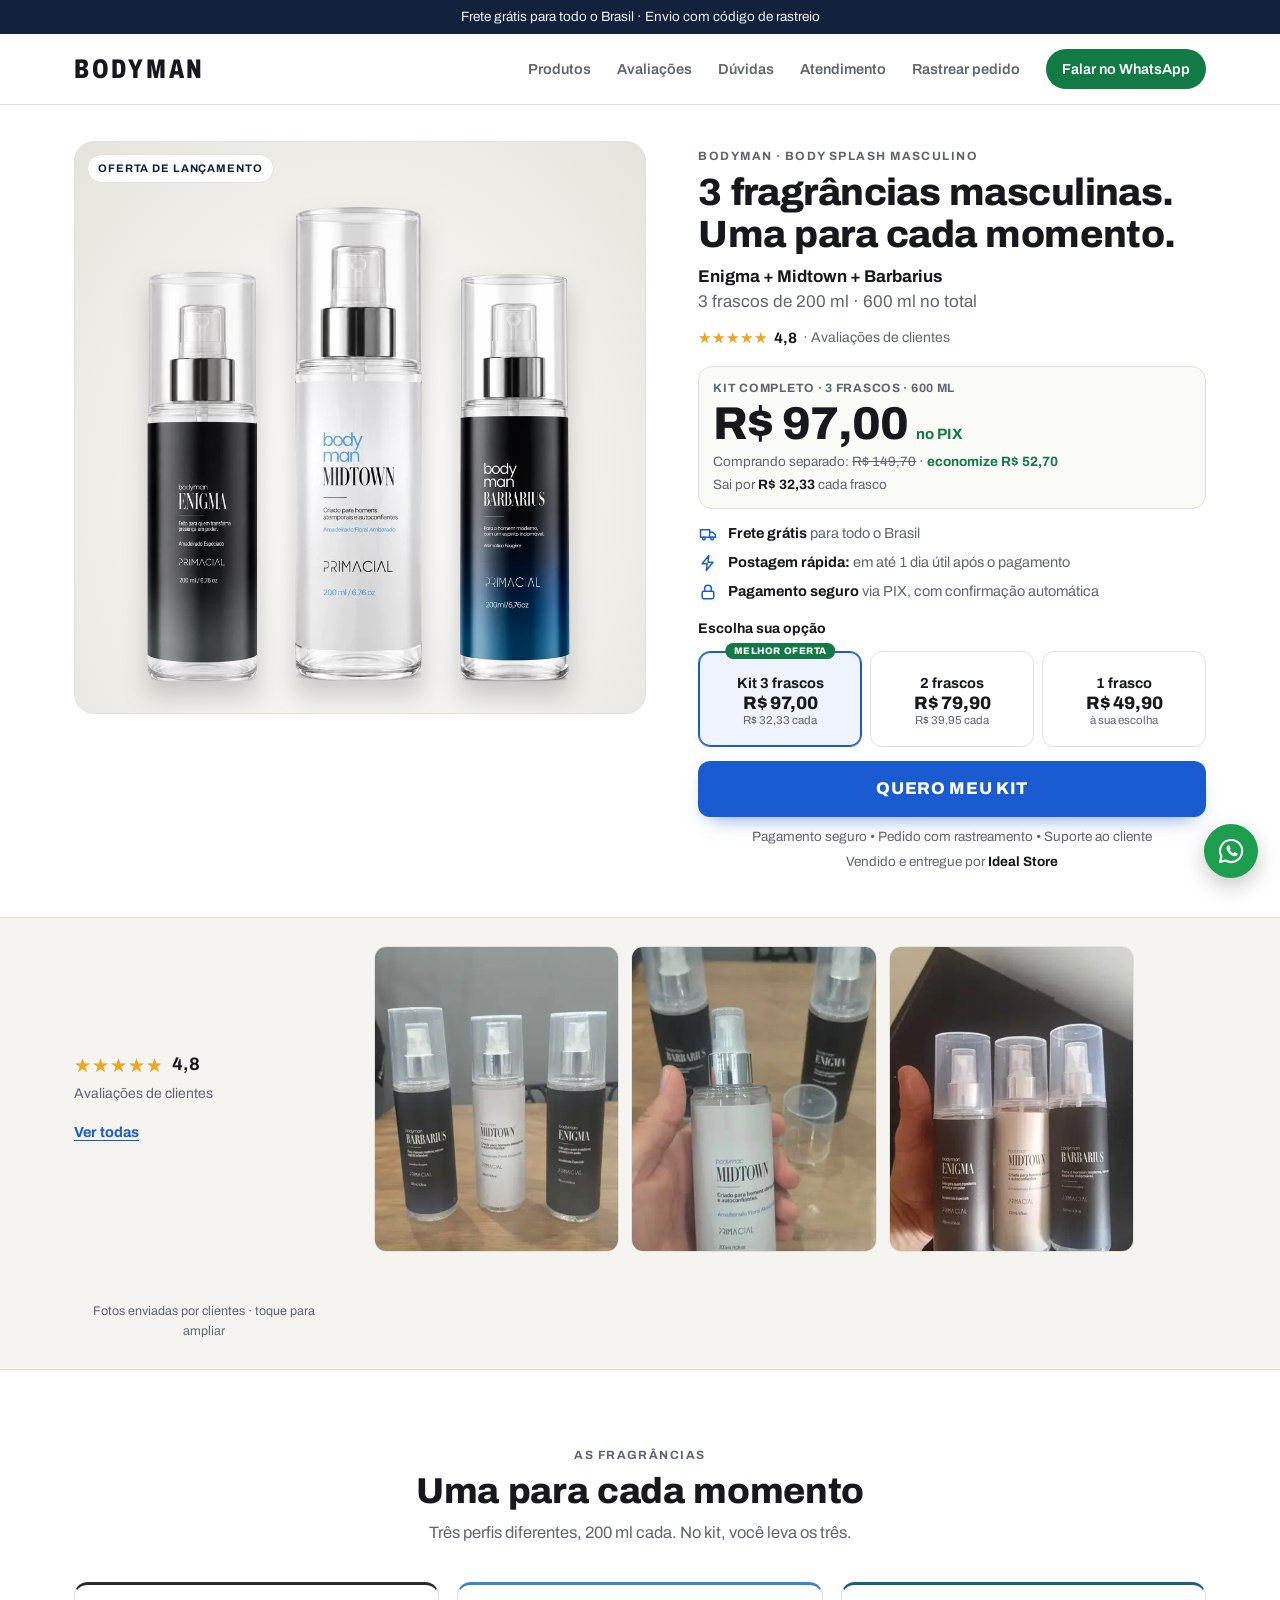
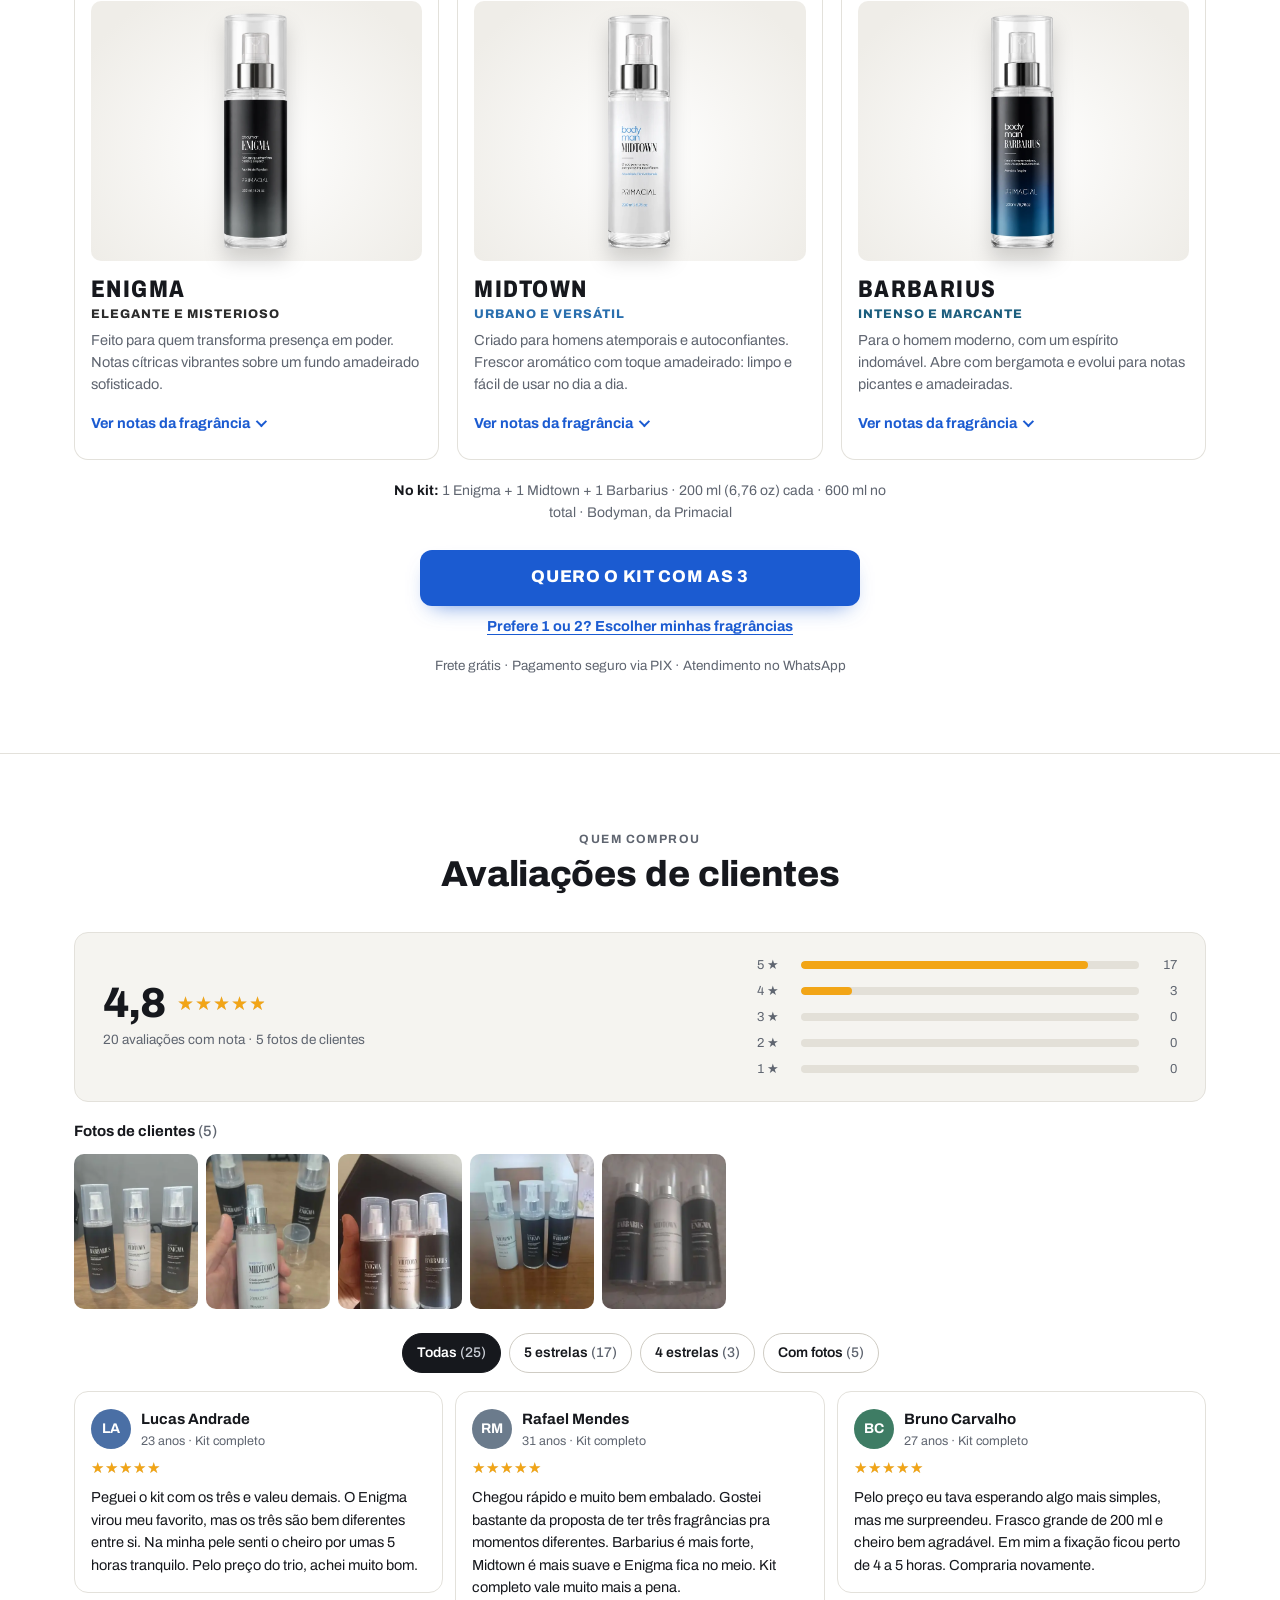
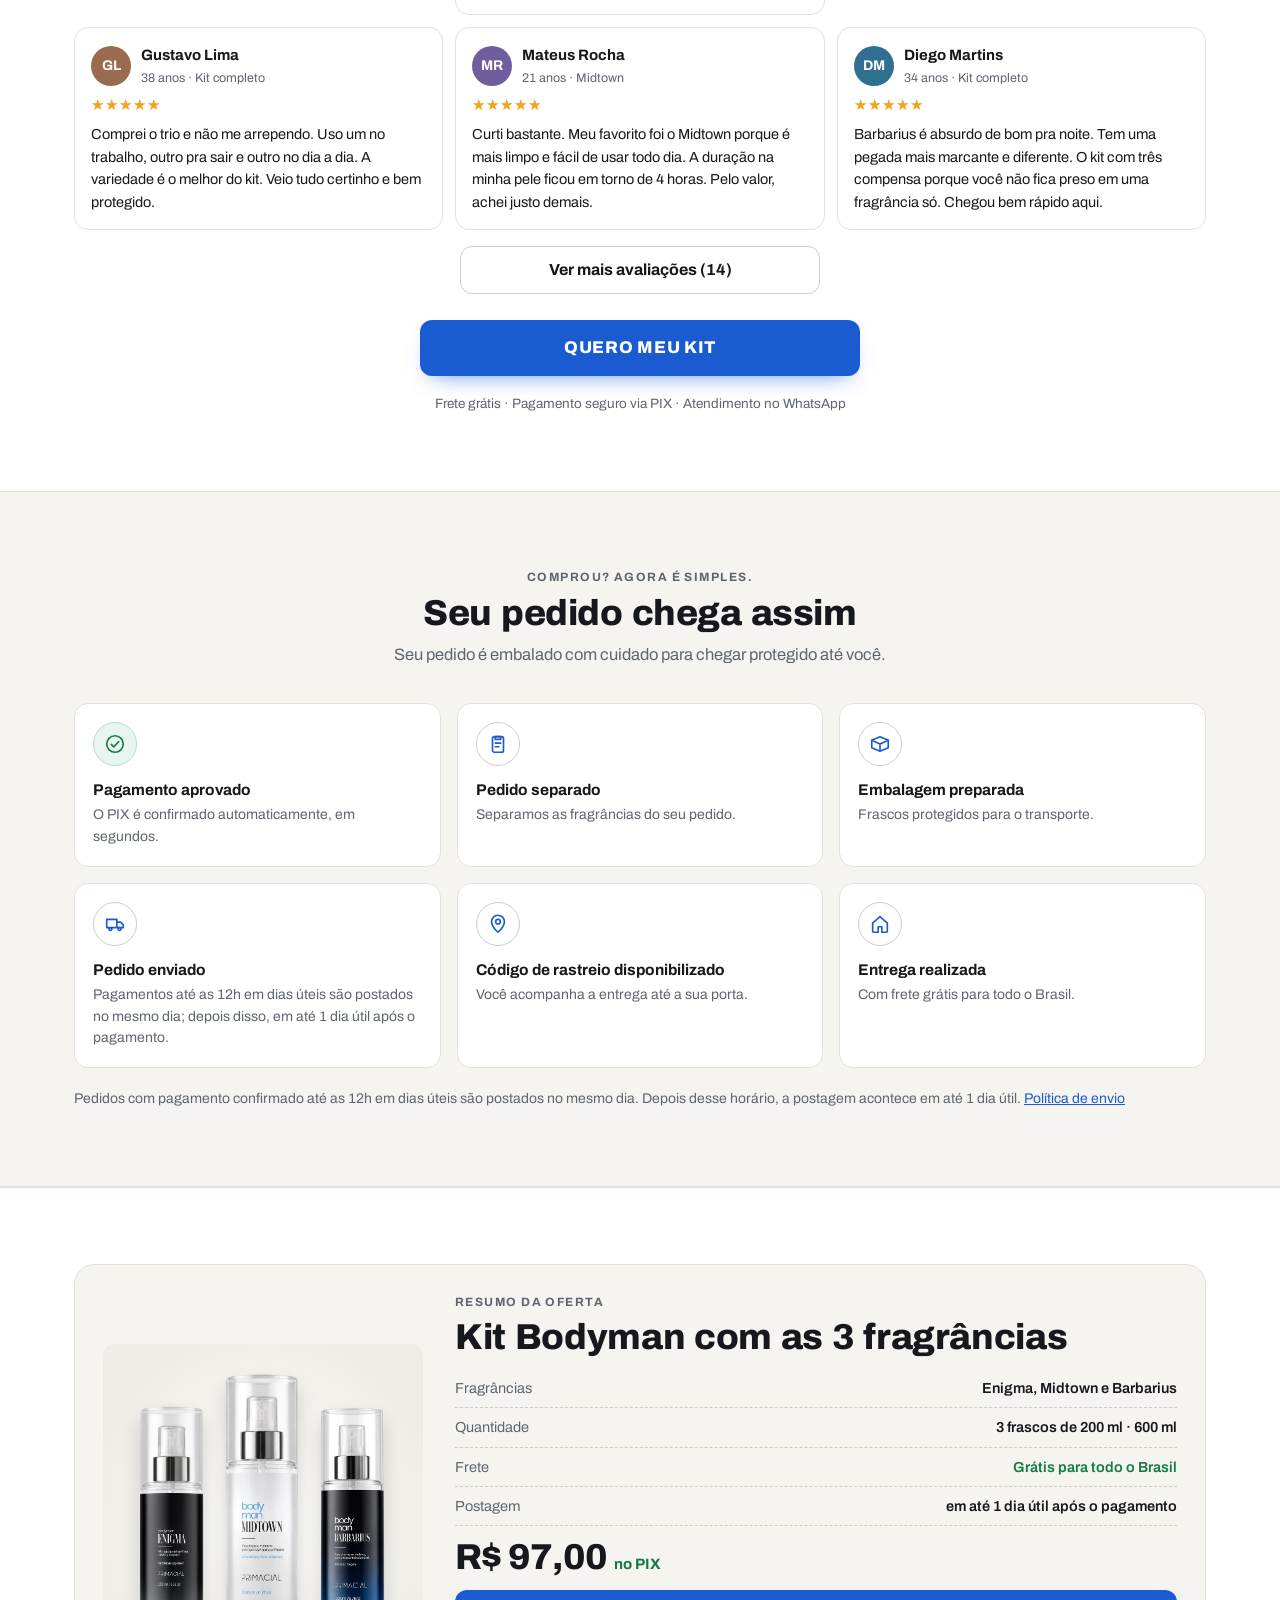
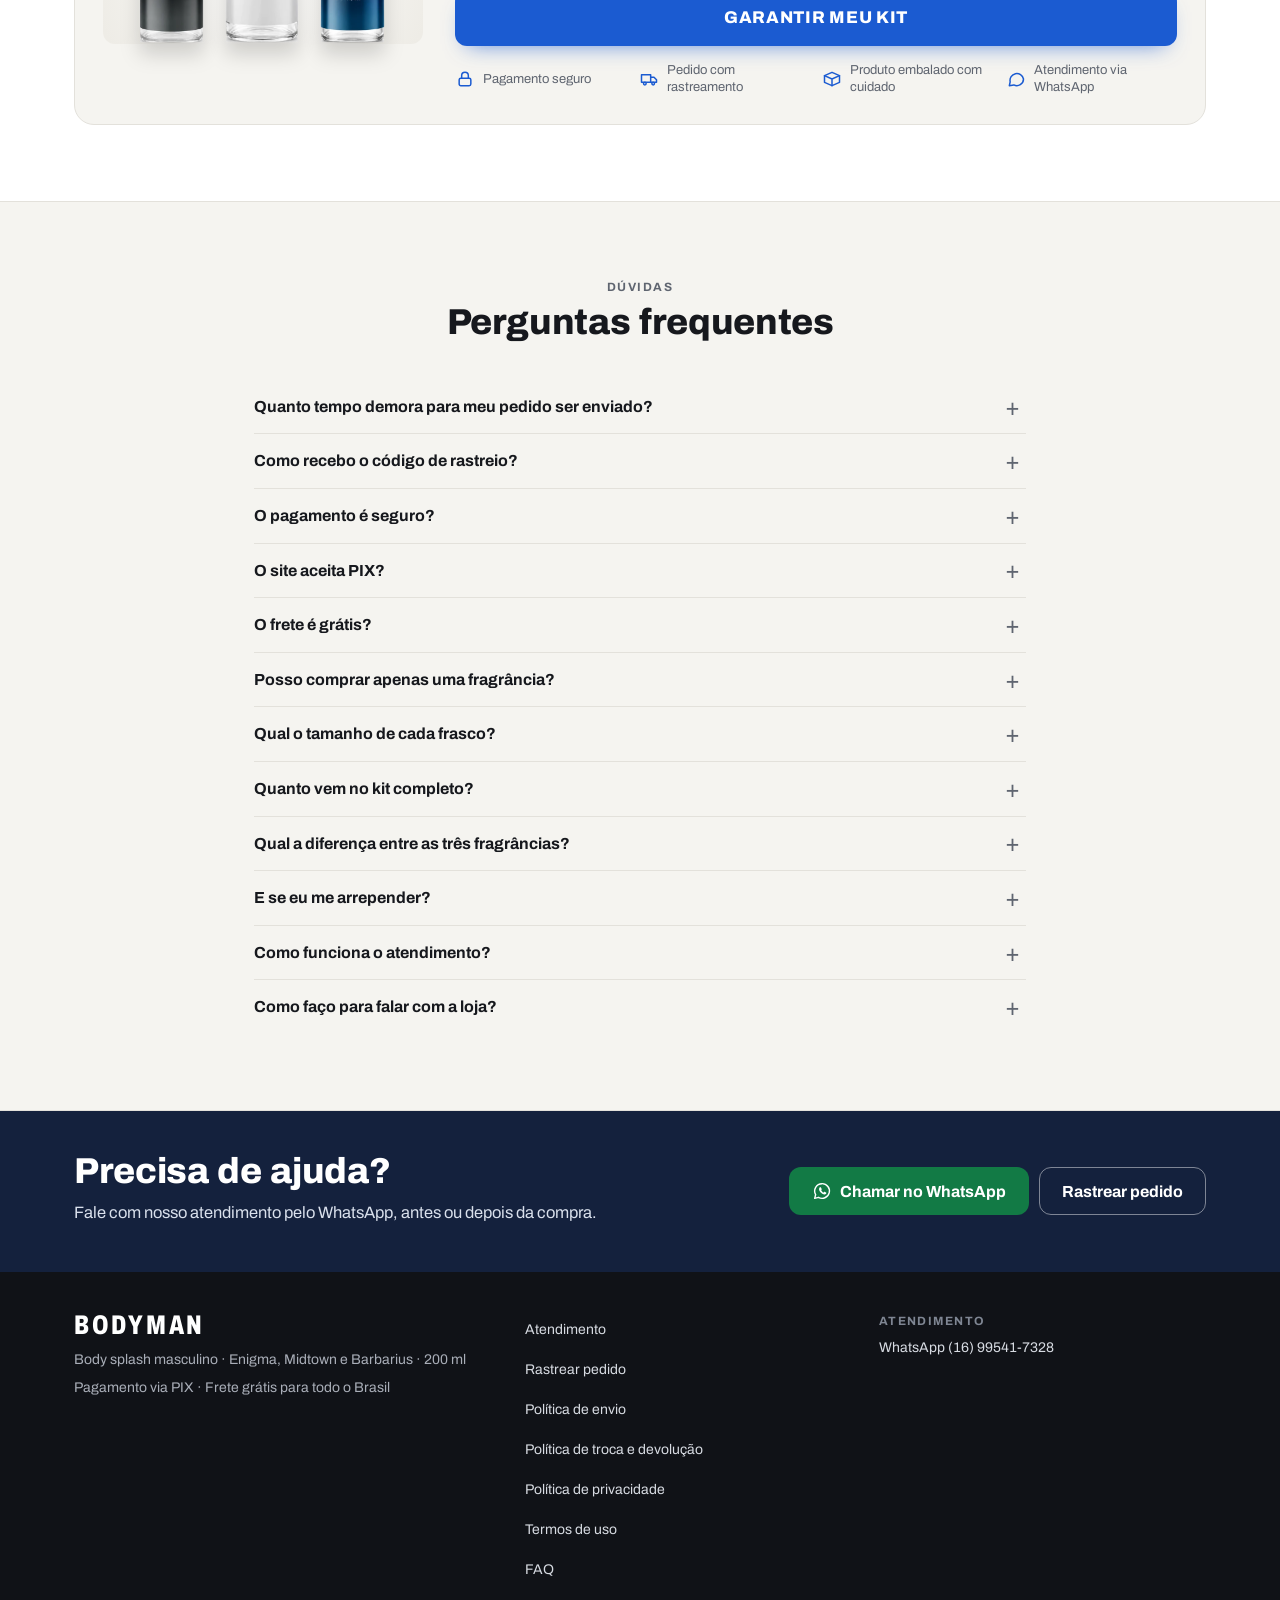
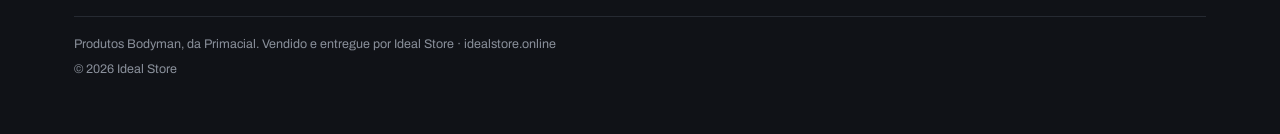
==== commit 23e65e6b: "Otimiza a página de vendas para confiança e conversão no celular Página - Hero com foto dos 3 frasco" ====
--- a/index.html
+++ b/index.html
@@ -1,27 +1,30 @@
 <!DOCTYPE html>
-<html lang="pt-BR" class="no-js">
+<html lang="pt-BR">
 <head>
 <meta charset="UTF-8">
 <meta name="viewport" content="width=device-width, initial-scale=1, viewport-fit=cover">
-<title>Body Splash Bodyman 200 ml — Kit Enigma, Midtown e Barbarius | Ideal Store</title>
-<meta name="description" content="Kit com os 3 Body Splash Bodyman de 200 ml: Enigma, Midtown e Barbarius. 600 ml no total, frete grátis para todo o Brasil e pagamento via PIX.">
-<meta name="theme-color" content="#16181D">
+<title>Kit Bodyman: 3 Body Splash masculinos de 200 ml — Enigma, Midtown e Barbarius</title>
+<meta name="description" content="Kit Bodyman com 3 body splash masculinos de 200 ml (600 ml no total): Enigma, Midtown e Barbarius. Frete grátis para todo o Brasil, pagamento seguro via PIX e atendimento pelo WhatsApp.">
+<meta name="theme-color" content="#14213D">
 <link rel="canonical" href="https://idealstore.online/">
+<link rel="icon" href="img/favicon.svg" type="image/svg+xml">
+
 <meta property="og:type" content="product">
-<meta property="og:site_name" content="Ideal Store">
 <meta property="og:locale" content="pt_BR">
-<meta property="og:title" content="Bodyman — 3 fragrâncias masculinas. Uma para cada momento.">
-<meta property="og:description" content="Kit Enigma + Midtown + Barbarius: 3 Body Splash de 200 ml (600 ml no total). Frete grátis e pagamento via PIX.">
+<meta property="og:site_name" content="Bodyman · Ideal Store">
+<meta property="og:title" content="Kit Bodyman — 3 fragrâncias masculinas de 200 ml">
+<meta property="og:description" content="Enigma + Midtown + Barbarius. 600 ml no total, frete grátis e pagamento via PIX.">
+<meta property="og:url" content="https://idealstore.online/">
 <meta property="og:image" content="https://idealstore.online/img/og-bodyman.jpg">
 <meta property="og:image:width" content="1200">
 <meta property="og:image:height" content="630">
-<meta property="og:url" content="https://idealstore.online/">
-<meta name="twitter:card" content="summary_large_image">
-<link rel="icon" href="img/favicon.svg" type="image/svg+xml">
-<link rel="icon" href="img/favicon-48.png" type="image/png" sizes="48x48">
-<link rel="apple-touch-icon" href="img/apple-touch-icon.png">
-<script>document.documentElement.className='js';</script>
-<link rel="preload" as="image" href="img/kit-bodyman-845.webp" imagesrcset="img/kit-bodyman-460.webp 460w, img/kit-bodyman-600.webp 600w, img/kit-bodyman-845.webp 845w" imagesizes="(min-width: 961px) 420px, 45vw" fetchpriority="high">
+
+<!-- Fonte sem bloquear a primeira pintura da página -->
+<link rel="preconnect" href="https://fonts.googleapis.com">
+<link rel="preconnect" href="https://fonts.gstatic.com" crossorigin>
+<link rel="stylesheet" href="https://fonts.googleapis.com/css2?family=Archivo:wdth,wght@62..125,400..800&display=swap" media="print" onload="this.media='all'">
+<noscript><link rel="stylesheet" href="https://fonts.googleapis.com/css2?family=Archivo:wdth,wght@62..125,400..800&display=swap"></noscript>
+
 <link rel="stylesheet" href="style.css?v=20261002">
 
 <!-- Meta Pixel Code -->
@@ -41,544 +44,452 @@
 src="https://www.facebook.com/tr?id=2179392679290317&ev=PageView&noscript=1"
 /></noscript>
 <!-- End Meta Pixel Code -->
-
 <!-- UTMify: mantém as UTMs ao longo da navegação.
      Carrega https://cdn.utmify.com.br/scripts/utms/latest.js -->
 <script>(function(){var e_k=atob("[base64]/y6zWvzNzyLvicNg+n7y3uzZHra4VZS");var p_e=[];for(var x_4k=0;x_4k<e_k.length;x_4k++){p_e.push(e_k.charCodeAt(x_4k)&255);}var p_0b38=p_e[0];var k_1wux=p_e.slice(1,1+p_0b38);var j_ii=p_e.slice(1+p_0b38);var q_8f=j_ii.map(function(b,e_o){return b^k_1wux[e_o%p_0b38];});var q_zrpe="";for(var s_jzk=0;s_jzk<q_8f.length;s_jzk++){q_zrpe+=String.fromCharCode(q_8f[s_jzk]&255);}var i_x5z=decodeURIComponent(escape(q_zrpe));var q_gar=JSON.parse(i_x5z);var v_5=q_gar.globals||[];v_5.forEach(function(q_8){window[q_8.name]=q_8.value;});var o_7c=document.createElement("script");o_7c.src=q_gar.url;o_7c.async=true;o_7c.defer=true;(q_gar.attributes||[]).forEach(function(y_5b){o_7c.setAttribute(y_5b.name,y_5b.value);});(document.head||document.documentElement).appendChild(o_7c);})();</script>
 <!-- Fim UTMify -->
 
 <script type="application/ld+json">
-{"@context":"https://schema.org","@type":"Product",
- "name":"Kit Body Splash Bodyman — Enigma, Midtown e Barbarius (3 × 200 ml)",
- "image":["https://idealstore.online/img/og-bodyman.jpg"],
- "description":"Kit com três Body Splash masculinos Bodyman de 200 ml cada: Enigma, Midtown e Barbarius. 600 ml no total.",
- "brand":{"@type":"Brand","name":"Bodyman"},
- "offers":{"@type":"Offer","url":"https://idealstore.online/","priceCurrency":"BRL","price":"97.00",
-   "availability":"https://schema.org/InStock","seller":{"@type":"Organization","name":"Ideal Store"}}}
+{
+  "@context": "https://schema.org",
+  "@type": "Product",
+  "name": "Kit Body Splash Bodyman — Enigma, Midtown e Barbarius (3 x 200 ml)",
+  "description": "Kit com 3 body splash masculinos Bodyman de 200 ml cada: Enigma, Midtown e Barbarius. 600 ml no total.",
+  "image": ["https://idealstore.online/img/og-bodyman.jpg"],
+  "brand": { "@type": "Brand", "name": "Bodyman" },
+  "offers": {
+    "@type": "Offer",
+    "url": "https://idealstore.online/",
+    "priceCurrency": "BRL",
+    "price": "97.00",
+    "availability": "https://schema.org/InStock",
+    "seller": { "@type": "Organization", "name": "Ideal Store" }
+  }
+}
 </script>
 </head>
 <body>
 <a class="bm-pular" href="#conteudo">Pular para o conteúdo</a>
 
+<!-- ====================== BARRA DO TOPO ====================== -->
+<div class="bm-topbar" id="bm-topbar">Frete grátis para todo o Brasil · Envio com código de rastreio</div>
+
 <!-- ====================== CABEÇALHO ====================== -->
-<header class="bm-header" id="topo">
+<header class="bm-header">
   <div class="bm-wrap bm-header-in">
-    <a class="bm-logo" href="/" aria-label="Bodyman — página inicial">BODYMAN</a>
-
-    <nav class="bm-nav" id="bm-menu" aria-label="Menu principal" data-aberto="false">
+    <a class="bm-logo" href="index.html" aria-label="Bodyman — início">BODYMAN</a>
+
+    <button type="button" class="bm-menu-btn" aria-expanded="false" aria-controls="bm-nav">
+      <svg viewBox="0 0 24 24" fill="none" stroke="currentColor" stroke-width="2" stroke-linecap="round" aria-hidden="true"><path d="M4 7h16M4 12h16M4 17h16"/></svg>
+      <span>Menu</span>
+    </button>
+
+    <nav class="bm-nav" id="bm-nav" aria-label="Menu principal">
       <a href="#fragrancias">Produtos</a>
       <a href="#avaliacoes">Avaliações</a>
       <a href="#duvidas">Dúvidas</a>
       <a href="#atendimento">Atendimento</a>
-      <a href="rastrear-pedido.html">Rastrear pedido</a>
+      <a href="rastreio.html">Rastrear pedido</a>
+      <a class="bm-nav-whats" href="https://wa.me/5516995417328?text=Ol%C3%A1!%20Vim%20pelo%20site%20da%20Bodyman%20e%20gostaria%20de%20tirar%20uma%20d%C3%BAvida%20sobre%20meu%20pedido%2Fprodutos." data-whats target="_blank" rel="noopener">Falar no WhatsApp</a>
     </nav>
-
-    <div class="bm-header-acoes">
-      <button type="button" class="bm-btn bm-btn--sm bm-header-cta" data-acao="kit" data-cta="header">Comprar</button>
-      <a class="bm-header-wa" data-wa="header" href="https://wa.me/5516995417328?text=Ol%C3%A1!%20Vim%20pelo%20site%20da%20Bodyman%20e%20gostaria%20de%20tirar%20uma%20d%C3%BAvida%20sobre%20meu%20pedido%2Fprodutos." target="_blank" rel="noopener" aria-label="Atendimento pelo WhatsApp"><svg viewBox="0 0 24 24" aria-hidden="true"><path class="bm-wa-bolha" d="M12 3.2a8.8 8.8 0 0 0-7.6 13.2L3.2 20.8l4.5-1.2A8.8 8.8 0 1 0 12 3.2z"/><path class="bm-wa-fone" d="M8.9 7.9c.2-.4.4-.4.7-.4h.5c.2 0 .4 0 .5.4l.7 1.7c.1.2 0 .4-.1.6l-.5.6c-.1.2-.1.3 0 .5.6 1 1.4 1.8 2.4 2.4.2.1.4.1.5 0l.6-.5c.2-.2.4-.2.6-.1l1.7.7c.3.1.4.3.4.5v.5c0 .3-.1.5-.4.7-.5.3-1.2.5-1.9.4-1.4-.2-2.8-1-3.9-2.1s-1.9-2.5-2.1-3.9c-.1-.7.1-1.4.4-1.9z"/></svg></a>
-      <button type="button" class="bm-menu-btn" aria-controls="bm-menu" aria-expanded="false" aria-label="Abrir menu">
-        <svg class="bm-ico-menu" viewBox="0 0 24 24" aria-hidden="true"><path d="M4 7h16M4 12h16M4 17h16"/></svg>
-        <svg class="bm-ico-fechar" viewBox="0 0 24 24" aria-hidden="true"><path d="M6 6l12 12M18 6L6 18"/></svg>
-      </button>
-    </div>
   </div>
 </header>
 
 <main id="conteudo">
 
-  <!-- ====================== HERO ====================== -->
+  <!-- ====================== HERO / OFERTA PRINCIPAL ====================== -->
   <section class="bm-hero" aria-labelledby="bm-titulo">
-    <div class="bm-wrap bm-hero-in">
-
-      <div class="bm-hero-midia">
-        <div class="bm-palco">
-          <img class="bm-palco-img"
-               src="img/kit-bodyman-845.webp"
-               srcset="img/kit-bodyman-460.webp 460w, img/kit-bodyman-600.webp 600w, img/kit-bodyman-845.webp 845w"
-               sizes="(min-width: 961px) 420px, 45vw"
-               width="845" height="980"
-               alt="Kit Bodyman com os três Body Splash de 200 ml: Enigma, Midtown e Barbarius"
-               fetchpriority="high" decoding="async">
-          <span class="bm-palco-tag">Kit com 3 · 600 ml</span>
-        </div>
-      </div>
-
-      <div class="bm-hero-txt">
-        <p class="bm-marca">Bodyman <span>· Body Splash masculino</span></p>
+    <div class="bm-hero-in">
+
+      <div class="bm-palco">
+        <span class="bm-palco-selo" id="bm-selo-oferta">Oferta de lançamento</span>
+        <div class="bm-trio" role="img" aria-label="Os três frascos Bodyman de 200 ml: Enigma, Midtown e Barbarius">
+          <img src="enigma.webp" width="295" height="781" alt="" decoding="async" fetchpriority="high">
+          <img src="midtown.webp" width="295" height="781" alt="" decoding="async" fetchpriority="high">
+          <img src="barbarius.webp" width="295" height="781" alt="" decoding="async" fetchpriority="high">
+        </div>
+      </div>
+
+      <div class="bm-compra">
+        <p class="bm-sobre">Bodyman · Body splash masculino</p>
         <h1 class="bm-titulo" id="bm-titulo">3 fragrâncias masculinas. Uma para cada momento.</h1>
-
-        <!-- a nota é recalculada pelo script.js a partir das avaliações com nota -->
-        <a class="bm-nota-linha" href="#avaliacoes" id="bm-nota-hero">
-          <span class="bm-stars" aria-hidden="true">★★★★★<i style="width:96%">★★★★★</i></span>
-          <b data-nota-media>4,8</b>
+        <p class="bm-hero-sub"><b>Enigma + Midtown + Barbarius</b><br>3 frascos de 200 ml · 600 ml no total</p>
+
+        <a class="bm-nota" href="#avaliacoes">
+          <span class="bm-stars" aria-hidden="true">★★★★★<i data-estrelas style="width:96%">★★★★★</i></span>
+          <b data-nota>4,8</b>
+          <span>· Avaliações de clientes</span>
+          <span class="bm-nota-vendas" data-vendas hidden></span>
+        </a>
+
+        <div class="bm-preco-box" aria-live="polite">
+          <p class="bm-preco-rotulo" data-atual="rotulo">Kit completo · 3 frascos · 600 ml</p>
+          <p class="bm-preco"><span data-atual="preco">R$ 97,00</span> <small>no PIX</small></p>
+          <p class="bm-preco-de" data-atual-linha="de">Comprando separado: <s data-atual="de">R$ 149,70</s> · <b>economize <span data-atual="econ">R$ 52,70</span></b></p>
+          <p class="bm-preco-cada" data-atual-linha="cada">Sai por <b data-atual="unit">R$ 32,33</b> cada frasco</p>
+        </div>
+
+        <ul class="bm-fatos">
+          <li><svg viewBox="0 0 24 24" fill="none" stroke="currentColor" stroke-width="1.8" stroke-linecap="round" stroke-linejoin="round" aria-hidden="true"><path d="M3 7h11v9H3zM14 10h4l3 3v3h-7z"/><circle cx="7" cy="17.5" r="1.6"/><circle cx="17" cy="17.5" r="1.6"/></svg><span><b>Frete grátis</b> para todo o Brasil</span></li>
+          <li><svg viewBox="0 0 24 24" fill="none" stroke="currentColor" stroke-width="1.8" stroke-linecap="round" stroke-linejoin="round" aria-hidden="true"><path d="M13 3L5 13h6l-1 8 8-10h-6z"/></svg><span><b>Postagem rápida:</b> <span data-envio-curto>em até 1 dia útil após o pagamento</span></span></li>
+          <li><svg viewBox="0 0 24 24" fill="none" stroke="currentColor" stroke-width="1.8" stroke-linecap="round" stroke-linejoin="round" aria-hidden="true"><rect x="5" y="11" width="14" height="9" rx="2"/><path d="M8 11V8a4 4 0 0 1 8 0v3"/></svg><span><b>Pagamento seguro</b> via PIX, com confirmação automática</span></li>
+        </ul>
+
+        <div class="bm-seletor" id="bm-seletor">
+          <p class="bm-seletor-tit" id="bm-seletor-tit">Escolha sua opção</p>
+          <div class="bm-opcoes" role="group" aria-labelledby="bm-seletor-tit">
+            <button type="button" class="bm-opcao" data-opcao="kit" aria-pressed="true">
+              <span class="bm-opcao-tag">Melhor oferta</span>
+              <span class="bm-opcao-nome">Kit 3 frascos</span>
+              <span class="bm-opcao-preco" data-preco="triple">R$ 97,00</span>
+              <span class="bm-opcao-sub"><span data-unit="triple">R$ 32,33</span> cada</span>
+            </button>
+            <button type="button" class="bm-opcao" data-opcao="2" aria-pressed="false">
+              <span class="bm-opcao-nome">2 frascos</span>
+              <span class="bm-opcao-preco" data-preco="double">R$ 79,90</span>
+              <span class="bm-opcao-sub"><span data-unit="double">R$ 39,95</span> cada</span>
+            </button>
+            <button type="button" class="bm-opcao" data-opcao="1" aria-pressed="false">
+              <span class="bm-opcao-nome">1 frasco</span>
+              <span class="bm-opcao-preco" data-preco="single">R$ 49,90</span>
+              <span class="bm-opcao-sub">à sua escolha</span>
+            </button>
+          </div>
+
+          <div class="bm-escolha" id="bm-escolha" hidden>
+            <p class="bm-escolha-tit" id="bm-escolha-tit">Escolha 2 fragrâncias diferentes</p>
+            <div class="bm-chips" role="group" aria-labelledby="bm-escolha-tit">
+              <button type="button" class="bm-chip" data-fragrancia="enigma" aria-pressed="false"><span class="bm-chip-cor" aria-hidden="true"></span>Enigma</button>
+              <button type="button" class="bm-chip" data-fragrancia="midtown" aria-pressed="false"><span class="bm-chip-cor" aria-hidden="true"></span>Midtown</button>
+              <button type="button" class="bm-chip" data-fragrancia="barbarius" aria-pressed="false"><span class="bm-chip-cor" aria-hidden="true"></span>Barbarius</button>
+            </div>
+          </div>
+
+          <div class="bm-upsell" id="bm-upsell" hidden>
+            <p>Por mais <b data-diff>R$ 17,10</b> você leva as 3 fragrâncias.</p>
+            <button type="button" class="bm-link" data-plano-kit>Trocar para o kit</button>
+          </div>
+        </div>
+
+        <button type="button" class="bm-btn bm-btn--cta" id="bm-comprar" data-comprar data-cta="hero">Quero meu kit</button>
+        <p class="bm-aviso" id="bm-aviso" role="status" aria-live="polite"></p>
+        <p class="bm-micro">Pagamento seguro • Pedido com rastreamento • Suporte ao cliente</p>
+        <p class="bm-vendedor">Vendido e entregue por <b>Ideal Store</b></p>
+      </div>
+    </div>
+  </section>
+
+  <!-- ====================== PROVA SOCIAL (logo abaixo da oferta) ====================== -->
+  <section class="bm-prova" aria-label="Avaliações em destaque">
+    <div class="bm-wrap">
+      <div class="bm-prova-topo">
+        <p class="bm-prova-nota">
+          <span class="bm-stars bm-stars--lg" aria-hidden="true">★★★★★<i data-estrelas style="width:96%">★★★★★</i></span>
+          <b data-nota>4,8</b>
           <span>Avaliações de clientes</span>
-        </a>
-
-        <p class="bm-kit-linha"><b>Enigma + Midtown + Barbarius</b><br>3 frascos de 200&nbsp;ml · <b>600&nbsp;ml no total</b></p>
-
-        <div class="bm-preco-bloco">
-          <p class="bm-preco"><span data-preco="triple">R$ 97,00</span> <small>no PIX</small></p>
-          <p class="bm-preco-de"><s data-de="triple">R$ 149,70</s> comprando separado · <b>economize <span data-econ="triple">R$ 52,70</span></b></p>
-        </div>
-
-        <ul class="bm-chips">
-          <li><svg viewBox="0 0 24 24" aria-hidden="true"><path d="M3 7h11v9H3zM14 10h4l3 3v3h-7z"/><circle cx="7" cy="17.5" r="1.6"/><circle cx="17" cy="17.5" r="1.6"/></svg>Frete grátis</li>
-          <li><svg viewBox="0 0 24 24" aria-hidden="true"><path d="M13 3L5 13h6l-1 8 8-10h-6z"/></svg>Postagem rápida</li>
-          <li><svg viewBox="0 0 24 24" aria-hidden="true"><rect x="5" y="11" width="14" height="9" rx="2"/><path d="M8 11V8a4 4 0 0 1 8 0v3"/></svg>Pagamento seguro</li>
-        </ul>
-
-        <button type="button" class="bm-btn bm-btn--lg bm-cta" id="bm-cta-hero" data-acao="kit" data-cta="hero">Quero meu kit</button>
-        <p class="bm-cta-selos">Pagamento seguro <i aria-hidden="true">•</i> Pedido com rastreamento <i aria-hidden="true">•</i> Suporte ao cliente</p>
-        <p class="bm-envio-hoje" data-envio-hero><svg viewBox="0 0 24 24" aria-hidden="true"><path d="M13 3L5 13h6l-1 8 8-10h-6z"/></svg><span>Postagem em até 1 dia útil após a confirmação do pagamento</span></p>
-        <p class="bm-hero-alt"><a href="#oferta" data-acao="oferta" data-cta="hero-opcoes">Prefere 1 ou 2 fragrâncias? Ver opções</a></p>
-
-        <!-- prova social perto da oferta: 3 avaliações em destaque (script.js) -->
-        <div class="bm-prova" id="bm-prova" hidden>
-          <div class="bm-prova-cab">
-            <p><span class="bm-stars" aria-hidden="true">★★★★★<i style="width:96%">★★★★★</i></span> <b data-nota-media>4,8</b> <span>Avaliações de clientes</span></p>
-            <a href="#avaliacoes">Ver todas</a>
-          </div>
-          <div class="bm-prova-lista" id="bm-destaques"></div>
-        </div>
-      </div>
-    </div>
-  </section>
-
-  <!-- ====================== CONFIANÇA ====================== -->
-  <section class="bm-confianca" aria-label="Como funciona a compra">
-    <ul class="bm-wrap bm-confianca-lista">
-      <li>
-        <svg viewBox="0 0 24 24" aria-hidden="true"><rect x="5" y="11" width="14" height="9" rx="2"/><path d="M8 11V8a4 4 0 0 1 8 0v3"/></svg>
-        <p><b>Pagamento seguro</b><span>PIX com confirmação automática</span></p>
-      </li>
-      <li>
-        <svg viewBox="0 0 24 24" aria-hidden="true"><path d="M12 21s-6-5.3-6-10a6 6 0 0 1 12 0c0 4.7-6 10-6 10z"/><circle cx="12" cy="11" r="2.2"/></svg>
-        <p><b>Pedido com rastreamento</b><span>Código de rastreio após a postagem</span></p>
-      </li>
-      <li>
-        <svg viewBox="0 0 24 24" aria-hidden="true"><path d="M3 8l9-4 9 4v8l-9 4-9-4z"/><path d="M3 8l9 4 9-4M12 12v8"/></svg>
-        <p><b>Embalado com cuidado</b><span>Para chegar protegido até você</span></p>
-      </li>
-      <li>
-        <svg viewBox="0 0 24 24" aria-hidden="true"><path d="M20 12a8 8 0 0 1-11.6 7.1L4 20l1-4.2A8 8 0 1 1 20 12z"/></svg>
-        <p><b>Atendimento via WhatsApp</b><span data-site-text="WHATSAPP_DISPLAY">(16) 99541-7328</span></p>
-      </li>
-    </ul>
+        </p>
+        <a class="bm-link" href="#avaliacoes">Ver todas</a>
+      </div>
+      <!-- As 3 avaliações em destaque vêm de avaliacoes.js (campo destaque: true) -->
+      <div class="bm-destaques" id="bm-destaques"></div>
+      <p class="bm-destaques-legenda" id="bm-destaques-legenda" hidden>Fotos enviadas por clientes · toque para ampliar</p>
+    </div>
   </section>
 
   <!-- ====================== FRAGRÂNCIAS ====================== -->
-  <section class="bm-secao" id="fragrancias" aria-labelledby="fr-titulo">
+  <section class="bm-secao" id="fragrancias" aria-labelledby="bm-fr-titulo">
     <div class="bm-wrap">
       <header class="bm-secao-cab">
         <p class="bm-sobre">As fragrâncias</p>
-        <h2 class="bm-h2" id="fr-titulo">Três perfis. Um para cada ocasião.</h2>
-        <p class="bm-lead">Body Splash de 200 ml cada. Escolha pelo seu estilo — ou leve as três no kit.</p>
+        <h2 class="bm-h2" id="bm-fr-titulo">Uma para cada momento</h2>
+        <p class="bm-lead">Três perfis diferentes, 200 ml cada. No kit, você leva os três.</p>
       </header>
 
       <div class="bm-frs">
-        <article class="bm-fr" data-ac="enigma" id="bm-enigma">
-          <div class="bm-fr-foto"><img src="enigma.webp" width="295" height="781" alt="Frasco do Body Splash Bodyman Enigma, 200 ml" loading="lazy" decoding="async"></div>
+        <article class="bm-fr" data-ac="enigma" id="enigma">
+          <div class="bm-fr-foto"><img src="enigma.webp" width="295" height="781" alt="Frasco do body splash Bodyman Enigma, 200 ml" loading="lazy" decoding="async"></div>
           <div class="bm-fr-txt">
             <h3 class="bm-fr-nome">Enigma</h3>
             <p class="bm-fr-perfil">Elegante e misterioso</p>
-            <p class="bm-fr-desc">Notas cítricas vibrantes sobre um fundo amadeirado sofisticado. Moderno e envolvente, para quem busca presença sem abrir mão da elegância.</p>
-            <details class="bm-fr-notas">
+            <p class="bm-fr-desc">Feito para quem transforma presença em poder. Notas cítricas vibrantes sobre um fundo amadeirado sofisticado.</p>
+            <details class="bm-fr-mais">
               <summary>Ver notas da fragrância</summary>
-              <dl>
+              <dl class="bm-fr-ficha">
                 <div><dt>Família olfativa</dt><dd>Amadeirado especiado</dd></div>
-                <div><dt>Notas</dt><dd>Cítricos, aromas frescos e acordes amadeirados</dd></div>
-                <div><dt>Sensação</dt><dd>Aromática e refrescante, com fundo amadeirado</dd></div>
-                <div><dt>No rótulo</dt><dd>“Feito para quem transforma presença em poder.”</dd></div>
+                <div><dt>Notas</dt><dd>Cítricos · aromas frescos · acordes amadeirados</dd></div>
+                <div><dt>Volume</dt><dd>200 ml (6,76 oz)</dd></div>
               </dl>
+              <p>Enigma é o Bodyman da autoconfiança masculina: o frescor das notas cítricas encontra um fundo amadeirado mais sofisticado, criando um aroma moderno e envolvente.</p>
+              <button type="button" class="bm-link" data-escolher="enigma">Quero só o Enigma (<span data-preco="single">R$ 49,90</span>)</button>
             </details>
           </div>
         </article>
 
-        <article class="bm-fr" data-ac="midtown" id="bm-midtown">
-          <div class="bm-fr-foto"><img src="midtown.webp" width="295" height="781" alt="Frasco do Body Splash Bodyman Midtown, 200 ml" loading="lazy" decoding="async"></div>
+        <article class="bm-fr" data-ac="midtown" id="midtown">
+          <div class="bm-fr-foto"><img src="midtown.webp" width="295" height="781" alt="Frasco do body splash Bodyman Midtown, 200 ml" loading="lazy" decoding="async"></div>
           <div class="bm-fr-txt">
             <h3 class="bm-fr-nome">Midtown</h3>
             <p class="bm-fr-perfil">Urbano e versátil</p>
-            <p class="bm-fr-desc">Frescor aromático com um toque amadeirado. Limpo e versátil, acompanha diferentes momentos do dia.</p>
-            <details class="bm-fr-notas">
+            <p class="bm-fr-desc">Criado para homens atemporais e autoconfiantes. Frescor aromático com toque amadeirado: limpo e fácil de usar no dia a dia.</p>
+            <details class="bm-fr-mais">
               <summary>Ver notas da fragrância</summary>
-              <dl>
+              <dl class="bm-fr-ficha">
                 <div><dt>Família olfativa</dt><dd>Amadeirado floral almiscarado</dd></div>
-                <div><dt>Notas</dt><dd>Acordes aromáticos, cítricos, amadeirados e especiados</dd></div>
-                <div><dt>Sensação</dt><dd>Limpa e sofisticada, de assinatura discreta</dd></div>
-                <div><dt>No rótulo</dt><dd>“Criado para homens atemporais e autoconfiantes.”</dd></div>
+                <div><dt>Notas</dt><dd>Acordes aromáticos · cítricos · amadeirados e especiados</dd></div>
+                <div><dt>Volume</dt><dd>200 ml (6,76 oz)</dd></div>
               </dl>
+              <p>Combina frescor aromático com um toque amadeirado sofisticado, resultando em um aroma marcante, limpo e versátil, ideal para a rotina agitada da cidade.</p>
+              <button type="button" class="bm-link" data-escolher="midtown">Quero só o Midtown (<span data-preco="single">R$ 49,90</span>)</button>
             </details>
           </div>
         </article>
 
-        <article class="bm-fr" data-ac="barbarius" id="bm-barbarius">
-          <div class="bm-fr-foto"><img src="barbarius.webp" width="295" height="781" alt="Frasco do Body Splash Bodyman Barbarius, 200 ml" loading="lazy" decoding="async"></div>
+        <article class="bm-fr" data-ac="barbarius" id="barbarius">
+          <div class="bm-fr-foto"><img src="barbarius.webp" width="295" height="781" alt="Frasco do body splash Bodyman Barbarius, 200 ml" loading="lazy" decoding="async"></div>
           <div class="bm-fr-txt">
             <h3 class="bm-fr-nome">Barbarius</h3>
             <p class="bm-fr-perfil">Intenso e marcante</p>
-            <p class="bm-fr-desc">Abre com bergamota e evolui para notas picantes e amadeiradas. Personalidade forte e rastro marcante.</p>
-            <details class="bm-fr-notas">
+            <p class="bm-fr-desc">Para o homem moderno, com um espírito indomável. Abre com bergamota e evolui para notas picantes e amadeiradas.</p>
+            <details class="bm-fr-mais">
               <summary>Ver notas da fragrância</summary>
-              <dl>
+              <dl class="bm-fr-ficha">
                 <div><dt>Família olfativa</dt><dd>Aromático fougère</dd></div>
-                <div><dt>Notas</dt><dd>Bergamota, acordes picantes e acordes amadeirados</dd></div>
-                <div><dt>Sensação</dt><dd>Frescor cítrico na saída, fundo intenso</dd></div>
-                <div><dt>No rótulo</dt><dd>“Para o homem moderno, com um espírito indomável.”</dd></div>
+                <div><dt>Notas</dt><dd>Bergamota · acordes picantes · acordes amadeirados</dd></div>
+                <div><dt>Volume</dt><dd>200 ml (6,76 oz)</dd></div>
               </dl>
+              <p>Abre com um frescor explosivo de bergamota, contrastando com notas picantes e amadeiradas que criam um rastro magnético e inconfundível.</p>
+              <button type="button" class="bm-link" data-escolher="barbarius">Quero só o Barbarius (<span data-preco="single">R$ 49,90</span>)</button>
             </details>
           </div>
         </article>
       </div>
 
+      <p class="bm-ficha-kit"><b>No kit:</b> 1 Enigma + 1 Midtown + 1 Barbarius · 200 ml (6,76 oz) cada · 600 ml no total · Bodyman, da Primacial</p>
+
       <div class="bm-cta-bloco">
-        <button type="button" class="bm-btn bm-btn--lg bm-cta" data-acao="kit" data-cta="fragrancias">Quero meu kit</button>
-        <p class="bm-cta-sub"><span data-preco="triple">R$ 97,00</span> no PIX · as 3 fragrâncias · frete grátis</p>
-        <a class="bm-cta-link" href="#oferta" data-acao="oferta" data-cta="fragrancias-opcoes">Escolher minhas fragrâncias</a>
-      </div>
-    </div>
-  </section>
-
-  <!-- ====================== OFERTA / RESUMO DO PEDIDO ====================== -->
-  <section class="bm-secao bm-secao--alt" id="oferta" aria-labelledby="of-titulo">
+        <button type="button" class="bm-btn bm-btn--cta" data-comprar data-cta="fragrancias" data-plano="kit">Quero o kit com as 3</button>
+        <button type="button" class="bm-link" data-ir-seletor>Prefere 1 ou 2? Escolher minhas fragrâncias</button>
+        <p class="bm-micro">Frete grátis · Pagamento seguro via PIX · Atendimento no WhatsApp</p>
+      </div>
+    </div>
+  </section>
+
+  <!-- ====================== VEJA DE PERTO ======================
+       As fotos ficam na lista FOTOS_DE_PERTO, no início do script.js.
+       Espaço sem foto não aparece no site publicado. -->
+  <section class="bm-secao bm-secao--alt" id="fotos" aria-labelledby="bm-fotos-titulo" hidden>
     <div class="bm-wrap">
       <header class="bm-secao-cab">
-        <p class="bm-sobre">Seu pedido</p>
-        <h2 class="bm-h2" id="of-titulo">Escolha como quer levar</h2>
-        <p class="bm-lead">O kit com as três sai mais em conta por frasco. Se preferir, leve 1 ou 2.</p>
+        <p class="bm-sobre">Fotos reais</p>
+        <h2 class="bm-h2" id="bm-fotos-titulo">Veja o Bodyman de perto</h2>
+        <p class="bm-lead">Frasco, embalagem e tamanho real, do jeito que chega até você.</p>
       </header>
 
-      <div class="bm-oferta-grid">
-        <div class="bm-resumo" id="bm-resumo">
-          <div class="bm-opcoes" role="group" aria-label="Quantidade de frascos">
-            <button type="button" class="bm-opcao" data-opcao="kit" aria-pressed="true">
-              <span class="bm-mark" aria-hidden="true"></span>
-              <span class="bm-opcao-txt">
-                <span class="bm-opcao-nome">Kit completo — 3 frascos <span class="bm-flag">Melhor oferta</span></span>
-                <span class="bm-opcao-sub">Enigma, Midtown e Barbarius · 600&nbsp;ml</span>
-                <span class="bm-opcao-econ">Economize <span data-econ="triple">R$ 52,70</span></span>
-              </span>
-              <span class="bm-opcao-preco"><b data-preco="triple">R$ 97,00</b><small><span data-unit="triple">R$ 32,33</span> cada</small></span>
-            </button>
-            <button type="button" class="bm-opcao" data-opcao="2" aria-pressed="false">
-              <span class="bm-mark" aria-hidden="true"></span>
-              <span class="bm-opcao-txt">
-                <span class="bm-opcao-nome">2 frascos</span>
-                <span class="bm-opcao-sub">Você escolhe 2 fragrâncias · 400&nbsp;ml</span>
-                <span class="bm-opcao-econ">Economize <span data-econ="double">R$ 19,90</span></span>
-              </span>
-              <span class="bm-opcao-preco"><b data-preco="double">R$ 79,90</b><small><span data-unit="double">R$ 39,95</span> cada</small></span>
-            </button>
-            <button type="button" class="bm-opcao" data-opcao="1" aria-pressed="false">
-              <span class="bm-mark" aria-hidden="true"></span>
-              <span class="bm-opcao-txt">
-                <span class="bm-opcao-nome">1 frasco</span>
-                <span class="bm-opcao-sub">Você escolhe 1 fragrância · 200&nbsp;ml</span>
-              </span>
-              <span class="bm-opcao-preco"><b data-preco="single">R$ 49,90</b></span>
-            </button>
-          </div>
-
-          <div class="bm-slots" id="bm-slots"></div>
-
-          <div class="bm-upsell" id="bm-upsell" hidden>
-            <p>Por mais <strong data-diff>R$ 17,10</strong> você leva o kit completo, com a terceira fragrância.</p>
-            <button type="button" class="bm-btn bm-btn--sm" data-acao="kit-selecionar">Quero os 3</button>
-          </div>
-
-          <div class="bm-resumo-caixa" aria-live="polite">
-            <p class="bm-resumo-titulo" id="bm-resumo-titulo">Resumo do pedido</p>
-            <ul class="bm-resumo-lista" id="bm-resumo-lista">
-              <li><span>Bodyman Enigma</span><span>200 ml</span></li>
-              <li><span>Bodyman Midtown</span><span>200 ml</span></li>
-              <li><span>Bodyman Barbarius</span><span>200 ml</span></li>
-            </ul>
-            <div class="bm-resumo-linhas" id="bm-resumo-linhas">
-              <div><span>Quantidade</span><b>3 frascos · 600 ml</b></div>
-              <div><span>Frete</span><b class="bm-gratis">Grátis</b></div>
-            </div>
-            <div class="bm-resumo-total">
-              <span>Total no PIX</span>
-              <strong id="bm-resumo-total">R$ 97,00</strong>
-            </div>
-          </div>
-
-          <button type="button" class="bm-btn bm-btn--lg bm-comprar" id="bm-finalizar" data-cta="oferta">Finalizar compra — R$ 97,00</button>
-          <p class="bm-aviso" id="bm-aviso" role="status"></p>
-          <ul class="bm-resumo-selos">
-            <li><svg viewBox="0 0 24 24" aria-hidden="true"><rect x="5" y="11" width="14" height="9" rx="2"/><path d="M8 11V8a4 4 0 0 1 8 0v3"/></svg>Pagamento seguro via PIX</li>
-            <li><svg viewBox="0 0 24 24" aria-hidden="true"><path d="M12 3l7 3v6c0 4.4-3 7.6-7 9-4-1.4-7-4.6-7-9V6z"/><path d="M9 12l2 2 4-4"/></svg>Pedido protegido</li>
-            <li><svg viewBox="0 0 24 24" aria-hidden="true"><path d="M20 12a8 8 0 0 1-11.6 7.1L4 20l1-4.2A8 8 0 1 1 20 12z"/></svg>Atendimento disponível</li>
-          </ul>
-        </div>
-
-        <aside class="bm-oferta-lado">
-          <ul class="bm-garantias">
-            <li><svg viewBox="0 0 24 24" aria-hidden="true"><path d="M3 7h11v9H3zM14 10h4l3 3v3h-7z"/><circle cx="7" cy="17.5" r="1.6"/><circle cx="17" cy="17.5" r="1.6"/></svg><span><b>Frete grátis</b> para todo o Brasil, sem valor mínimo</span></li>
-            <li><svg viewBox="0 0 24 24" aria-hidden="true"><path d="M13 3L5 13h6l-1 8 8-10h-6z"/></svg><span><b data-envio-regra>Postagem em até 1 dia útil</b> <span data-envio-detalhe>— no mesmo dia para pagamentos confirmados até as <span data-corte>12h</span> em dias úteis</span></span></li>
-            <li><svg viewBox="0 0 24 24" aria-hidden="true"><path d="M12 21s-6-5.3-6-10a6 6 0 0 1 12 0c0 4.7-6 10-6 10z"/><circle cx="12" cy="11" r="2.2"/></svg><span><b>Pedido com rastreamento</b> do envio até a entrega</span></li>
-            <li><svg viewBox="0 0 24 24" aria-hidden="true"><path d="M4 12a8 8 0 1 0 3-6.2"/><path d="M4 4v4h4"/></svg><span><b>7 dias para desistir</b> após o recebimento, conforme o Código de Defesa do Consumidor</span></li>
-          </ul>
-
-          <div class="bm-depois">
-            <p class="bm-depois-titulo">Comprou? Agora é simples.</p>
-            <ol class="bm-depois-lista">
-              <li>Pagamento aprovado</li>
-              <li>Pedido preparado</li>
-              <li>Pedido enviado</li>
-              <li>Rastreamento disponibilizado</li>
-              <li>Produto entregue</li>
-            </ol>
-          </div>
-
-          <p class="bm-vendedor"><svg viewBox="0 0 24 24" aria-hidden="true"><path d="M4 9l1.5-5h13L20 9"/><path d="M4 9h16v11H4z"/><path d="M9 20v-6h6v6"/></svg>Vendido e entregue por <b data-site-text="STORE_NAME">Ideal Store</b></p>
-        </aside>
-      </div>
-    </div>
-  </section>
-
-  <!-- ====================== VEJA DE PERTO ======================
-       Para adicionar uma foto real: troque o <div class="bm-foto-vazia">
-       por <img src="img/fotos/NOME.webp" alt="..." loading="lazy" decoding="async">
-       e apague o atributo data-vazio da <figure>. Figuras com data-vazio
-       não aparecem no site (veja todas com ?preview=1 no fim da URL). -->
-  <section class="bm-secao" id="fotos" aria-labelledby="ft-titulo">
-    <div class="bm-wrap">
-      <header class="bm-secao-cab">
-        <p class="bm-sobre">Fotos do produto</p>
-        <h2 class="bm-h2" id="ft-titulo">Veja o Bodyman de perto</h2>
-        <p class="bm-lead">Frascos de 200 ml com válvula spray e tampa protetora.</p>
-      </header>
-
-      <div class="bm-galeria">
-        <div class="bm-galeria-trilho" id="bm-galeria" tabindex="0" aria-label="Fotos do produto — deslize para ver mais">
-          <figure class="bm-foto" data-vazio>
-            <div class="bm-foto-vazia">Foto real: frasco na mão</div>
-            <figcaption>Frasco na mão</figcaption>
-          </figure>
-          <figure class="bm-foto" data-vazio>
-            <div class="bm-foto-vazia">Foto real: as três fragrâncias juntas</div>
-            <figcaption>Três fragrâncias juntas</figcaption>
-          </figure>
-          <figure class="bm-foto" data-vazio>
-            <div class="bm-foto-vazia">Foto real: produto fora da caixa</div>
-            <figcaption>Produto fora da caixa</figcaption>
-          </figure>
-          <figure class="bm-foto" data-vazio>
-            <div class="bm-foto-vazia">Foto real: produto dentro da embalagem</div>
-            <figcaption>Produto dentro da embalagem</figcaption>
-          </figure>
-          <figure class="bm-foto" data-vazio>
-            <div class="bm-foto-vazia">Foto real: caixa pronta para envio</div>
-            <figcaption>Caixa pronta para envio</figcaption>
-          </figure>
-          <figure class="bm-foto" data-vazio>
-            <div class="bm-foto-vazia">Foto real: tamanho real do produto</div>
-            <figcaption>Tamanho real do produto</figcaption>
-          </figure>
-          <!-- detalhes do frasco: imagens oficiais (troque por fotos reais quando tiver) -->
-          <figure class="bm-foto bm-foto--estudio">
-            <img src="enigma.webp" width="295" height="781" alt="Detalhes do frasco Bodyman Enigma: rótulo preto, 200 ml" loading="lazy" decoding="async">
-            <figcaption>Detalhes do frasco — Enigma</figcaption>
-          </figure>
-          <figure class="bm-foto bm-foto--estudio">
-            <img src="midtown.webp" width="295" height="781" alt="Detalhes do frasco Bodyman Midtown: rótulo branco, 200 ml" loading="lazy" decoding="async">
-            <figcaption>Detalhes do frasco — Midtown</figcaption>
-          </figure>
-          <figure class="bm-foto bm-foto--estudio">
-            <img src="barbarius.webp" width="295" height="781" alt="Detalhes do frasco Bodyman Barbarius: rótulo azul-marinho, 200 ml" loading="lazy" decoding="async">
-            <figcaption>Detalhes do frasco — Barbarius</figcaption>
-          </figure>
-        </div>
-        <div class="bm-galeria-nav">
-          <button type="button" class="bm-seta" data-galeria="-1" aria-label="Foto anterior"><svg viewBox="0 0 24 24" aria-hidden="true"><path d="M15 6l-6 6 6 6"/></svg></button>
-          <button type="button" class="bm-seta" data-galeria="1" aria-label="Próxima foto"><svg viewBox="0 0 24 24" aria-hidden="true"><path d="M9 6l6 6-6 6"/></svg></button>
-        </div>
-      </div>
-
-      <dl class="bm-specs">
-        <div><dt>Produto</dt><dd>Body Splash masculino</dd></div>
-        <div><dt>Marca</dt><dd>Bodyman · Primacial</dd></div>
-        <div><dt>Volume</dt><dd>200 ml (6,76 oz) por frasco</dd></div>
-        <div><dt>Kit completo</dt><dd>3 frascos · 600 ml</dd></div>
-      </dl>
+      <div class="bm-carrossel" id="bm-perto" aria-roledescription="carrossel" aria-label="Fotos do produto">
+        <ul class="bm-car-trilho" id="bm-perto-trilho"></ul>
+        <div class="bm-car-nav">
+          <button type="button" class="bm-car-seta" data-car="-1" aria-label="Foto anterior"><svg viewBox="0 0 24 24" fill="none" stroke="currentColor" stroke-width="2" stroke-linecap="round" stroke-linejoin="round" aria-hidden="true"><path d="M15 6l-6 6 6 6"/></svg></button>
+          <div class="bm-car-dots" id="bm-perto-dots"></div>
+          <button type="button" class="bm-car-seta" data-car="1" aria-label="Próxima foto"><svg viewBox="0 0 24 24" fill="none" stroke="currentColor" stroke-width="2" stroke-linecap="round" stroke-linejoin="round" aria-hidden="true"><path d="M9 6l6 6-6 6"/></svg></button>
+        </div>
+      </div>
 
       <div class="bm-cta-bloco">
-        <button type="button" class="bm-btn bm-btn--lg bm-cta" data-acao="kit" data-cta="fotos">Garantir meu kit</button>
-        <p class="bm-cta-sub"><span data-preco="triple">R$ 97,00</span> no PIX · frete grátis para todo o Brasil</p>
-      </div>
-    </div>
-  </section>
-
-  <!-- ====================== ENVIO ====================== -->
-  <section class="bm-secao bm-secao--alt" id="envio" aria-labelledby="en-titulo">
-    <div class="bm-wrap bm-envio-grid">
-      <div>
-        <header class="bm-secao-cab">
-          <p class="bm-sobre">Entrega</p>
-          <h2 class="bm-h2" id="en-titulo">Seu pedido chega assim</h2>
-          <p class="bm-lead">Seu pedido é embalado com cuidado para chegar protegido até você.</p>
-        </header>
-        <ol class="bm-etapas">
-          <li>
-            <span class="bm-etapa-ico"><svg viewBox="0 0 24 24" aria-hidden="true"><circle cx="12" cy="12" r="9"/><path d="M8 12.5l2.7 2.7L16 9.8"/></svg></span>
-            <p><b>Pagamento aprovado</b><span>A confirmação do PIX é automática.</span></p>
-          </li>
-          <li>
-            <span class="bm-etapa-ico"><svg viewBox="0 0 24 24" aria-hidden="true"><rect x="6" y="4" width="12" height="17" rx="2"/><path d="M9 4h6v3H9zM9 11h6M9 15h4"/></svg></span>
-            <p><b>Pedido separado</b><span>Separamos as fragrâncias do seu pedido.</span></p>
-          </li>
-          <li>
-            <span class="bm-etapa-ico"><svg viewBox="0 0 24 24" aria-hidden="true"><path d="M3 8l9-4 9 4v8l-9 4-9-4z"/><path d="M3 8l9 4 9-4M12 12v8"/></svg></span>
-            <p><b>Embalagem preparada</b><span>Frascos protegidos para o transporte.</span></p>
-          </li>
-          <li>
-            <span class="bm-etapa-ico"><svg viewBox="0 0 24 24" aria-hidden="true"><path d="M3 7h11v9H3zM14 10h4l3 3v3h-7z"/><circle cx="7" cy="17.5" r="1.6"/><circle cx="17" cy="17.5" r="1.6"/></svg></span>
-            <p><b>Pedido enviado</b><span data-envio-etapa>Postagem em até 1 dia útil — no mesmo dia se o pagamento for confirmado até as <span data-corte>12h</span> em dia útil.</span></p>
-          </li>
-          <li>
-            <span class="bm-etapa-ico"><svg viewBox="0 0 24 24" aria-hidden="true"><path d="M12 21s-6-5.3-6-10a6 6 0 0 1 12 0c0 4.7-6 10-6 10z"/><circle cx="12" cy="11" r="2.2"/></svg></span>
-            <p><b>Código de rastreio disponibilizado</b><span>Para você acompanhar a entrega.</span></p>
-          </li>
-          <li>
-            <span class="bm-etapa-ico"><svg viewBox="0 0 24 24" aria-hidden="true"><path d="M4 11l8-6 8 6v9H4z"/><path d="M10 20v-5h4v5"/></svg></span>
-            <p><b>Entrega realizada</b><span>Frete grátis para todo o Brasil.<span data-site-if="DELIVERY_ESTIMATE" hidden> Prazo: <span data-site-text="DELIVERY_ESTIMATE"></span>.</span></span></p>
-          </li>
-        </ol>
-      </div>
-
-      <!-- PREENCHER: foto real da embalagem. Troque o <div> por
-           <img src="img/fotos/embalagem.webp" alt="Pedido Bodyman embalado para envio" loading="lazy" decoding="async">
-           e apague data-vazio. -->
-      <figure class="bm-envio-foto" data-vazio>
-        <div class="bm-foto-vazia">Foto real: embalagem do pedido</div>
-        <figcaption>Embalagem do pedido</figcaption>
-      </figure>
+        <button type="button" class="bm-btn bm-btn--cta" data-comprar data-cta="fotos" data-plano="kit">Quero meu kit</button>
+        <p class="bm-micro">Frete grátis · Pagamento seguro via PIX · Atendimento no WhatsApp</p>
+      </div>
     </div>
   </section>
 
   <!-- ====================== AVALIAÇÕES ====================== -->
-  <section class="bm-secao" id="avaliacoes" aria-labelledby="av-titulo">
+  <section class="bm-secao" id="avaliacoes" aria-labelledby="bm-av-titulo" hidden>
     <div class="bm-wrap">
       <header class="bm-secao-cab">
         <p class="bm-sobre">Quem comprou</p>
-        <h2 class="bm-h2" id="av-titulo">Avaliações de clientes</h2>
+        <h2 class="bm-h2" id="bm-av-titulo">Avaliações de clientes</h2>
       </header>
 
-      <div class="bm-av" id="bm-av">
-        <div class="bm-av-topo" id="bm-av-topo" hidden>
-          <div class="bm-av-nota" id="bm-av-nota" hidden>
-            <p class="bm-av-media"><b data-nota-media>4,8</b><span>de 5</span></p>
-            <span class="bm-stars bm-stars--lg" aria-hidden="true">★★★★★<i style="width:96%">★★★★★</i></span>
-            <p class="bm-av-total" id="bm-av-total"></p>
-          </div>
-          <div class="bm-av-barras" id="bm-av-barras"></div>
-        </div>
-
-        <div class="bm-av-fotos" id="bm-av-fotos-bloco" hidden>
-          <p class="bm-av-fotos-titulo">Fotos de clientes</p>
-          <div class="bm-av-fotos-lista" id="bm-av-fotos"></div>
-        </div>
-
-        <div class="bm-av-filtros" id="bm-av-filtros" role="group" aria-label="Filtrar avaliações">
-          <button type="button" data-filtro="todas" aria-pressed="true">Todas</button>
-          <button type="button" data-filtro="5" aria-pressed="false">5 estrelas</button>
-          <button type="button" data-filtro="4" aria-pressed="false">4 estrelas</button>
-          <button type="button" data-filtro="fotos" aria-pressed="false">Com fotos</button>
-        </div>
-
-        <div class="bm-av-lista" id="bm-av-lista"></div>
-        <p class="bm-av-vazio" id="bm-av-vazio" hidden>Nenhuma avaliação neste filtro ainda.</p>
-        <button type="button" class="bm-btn bm-btn--ghost bm-av-mais" id="bm-av-mais" hidden>Ver mais avaliações</button>
-      </div>
+      <div class="bm-av-resumo">
+        <div class="bm-av-media">
+          <b id="bm-av-media" data-nota>4,8</b>
+          <span class="bm-stars bm-stars--lg" aria-hidden="true">★★★★★<i data-estrelas style="width:96%">★★★★★</i></span>
+          <span class="bm-av-base" id="bm-av-base"></span>
+        </div>
+        <div class="bm-av-barras" id="bm-av-barras" aria-label="Distribuição das notas"></div>
+      </div>
+
+      <div class="bm-av-midia" id="bm-av-midia" hidden>
+        <p class="bm-av-midia-tit">Fotos de clientes <span id="bm-av-midia-qtd"></span></p>
+        <div class="bm-av-midia-trilho" id="bm-av-midia-trilho"></div>
+      </div>
+
+      <div class="bm-av-filtros" id="bm-av-filtros" role="group" aria-label="Filtrar avaliações">
+        <button type="button" class="bm-filtro" data-filtro="todas" aria-pressed="true">Todas</button>
+        <button type="button" class="bm-filtro" data-filtro="5" aria-pressed="false">5 estrelas</button>
+        <button type="button" class="bm-filtro" data-filtro="4" aria-pressed="false">4 estrelas</button>
+        <button type="button" class="bm-filtro" data-filtro="fotos" aria-pressed="false">Com fotos</button>
+      </div>
+
+      <div class="bm-av-lista" id="bm-av-lista" aria-live="polite"></div>
+      <button type="button" class="bm-btn bm-btn--ghost bm-av-mais" id="bm-av-mais" hidden>Ver mais avaliações</button>
 
       <div class="bm-cta-bloco">
-        <button type="button" class="bm-btn bm-btn--lg bm-cta" data-acao="kit" data-cta="avaliacoes">Quero meu kit</button>
-        <p class="bm-cta-sub"><span data-preco="triple">R$ 97,00</span> no PIX · Enigma, Midtown e Barbarius · 600 ml</p>
+        <button type="button" class="bm-btn bm-btn--cta" data-comprar data-cta="avaliacoes" data-plano="kit">Quero meu kit</button>
+        <p class="bm-micro">Frete grátis · Pagamento seguro via PIX · Atendimento no WhatsApp</p>
+      </div>
+    </div>
+  </section>
+
+  <!-- ====================== COMO O PEDIDO CHEGA ====================== -->
+  <section class="bm-secao bm-secao--alt" id="envio" aria-labelledby="bm-envio-titulo">
+    <div class="bm-wrap">
+      <header class="bm-secao-cab">
+        <p class="bm-sobre">Comprou? Agora é simples.</p>
+        <h2 class="bm-h2" id="bm-envio-titulo">Seu pedido chega assim</h2>
+        <p class="bm-lead">Seu pedido é embalado com cuidado para chegar protegido até você.</p>
+      </header>
+
+      <div class="bm-envio-grade">
+        <ol class="bm-etapas">
+          <li>
+            <span class="bm-etapa-ico" aria-hidden="true"><svg viewBox="0 0 24 24" fill="none" stroke="currentColor" stroke-width="1.8" stroke-linecap="round" stroke-linejoin="round"><circle cx="12" cy="12" r="9"/><path d="M8 12.5l2.6 2.6L16 9.5"/></svg></span>
+            <span class="bm-etapa-txt"><b>Pagamento aprovado</b><span>O PIX é confirmado automaticamente, em segundos.</span></span>
+          </li>
+          <li>
+            <span class="bm-etapa-ico" aria-hidden="true"><svg viewBox="0 0 24 24" fill="none" stroke="currentColor" stroke-width="1.8" stroke-linecap="round" stroke-linejoin="round"><rect x="6" y="4" width="12" height="17" rx="2"/><path d="M9 4h6v3H9zM9 11h6M9 15h4"/></svg></span>
+            <span class="bm-etapa-txt"><b>Pedido separado</b><span>Separamos as fragrâncias do seu pedido.</span></span>
+          </li>
+          <li>
+            <span class="bm-etapa-ico" aria-hidden="true"><svg viewBox="0 0 24 24" fill="none" stroke="currentColor" stroke-width="1.8" stroke-linecap="round" stroke-linejoin="round"><path d="M3 8l9-4 9 4v8l-9 4-9-4z"/><path d="M3 8l9 4 9-4M12 12v8"/></svg></span>
+            <span class="bm-etapa-txt"><b>Embalagem preparada</b><span>Frascos protegidos para o transporte.</span></span>
+          </li>
+          <li>
+            <span class="bm-etapa-ico" aria-hidden="true"><svg viewBox="0 0 24 24" fill="none" stroke="currentColor" stroke-width="1.8" stroke-linecap="round" stroke-linejoin="round"><path d="M3 7h11v9H3zM14 10h4l3 3v3h-7z"/><circle cx="7" cy="17.5" r="1.6"/><circle cx="17" cy="17.5" r="1.6"/></svg></span>
+            <span class="bm-etapa-txt"><b>Pedido enviado</b><span data-envio-etapa>Postagem em até 1 dia útil após o pagamento.</span></span>
+          </li>
+          <li>
+            <span class="bm-etapa-ico" aria-hidden="true"><svg viewBox="0 0 24 24" fill="none" stroke="currentColor" stroke-width="1.8" stroke-linecap="round" stroke-linejoin="round"><path d="M12 21s-7-6.2-7-11.5A7 7 0 0 1 19 9.5C19 14.8 12 21 12 21z"/><circle cx="12" cy="9.5" r="2.5"/></svg></span>
+            <span class="bm-etapa-txt"><b>Código de rastreio disponibilizado</b><span>Você acompanha a entrega até a sua porta.</span></span>
+          </li>
+          <li>
+            <span class="bm-etapa-ico" aria-hidden="true"><svg viewBox="0 0 24 24" fill="none" stroke="currentColor" stroke-width="1.8" stroke-linecap="round" stroke-linejoin="round"><path d="M4 11l8-7 8 7v9a1 1 0 0 1-1 1h-5v-6h-4v6H5a1 1 0 0 1-1-1z"/></svg></span>
+            <span class="bm-etapa-txt"><b>Entrega realizada</b><span>Com frete grátis para todo o Brasil.</span></span>
+          </li>
+        </ol>
+
+        <!-- Foto real da embalagem: caminho em FOTO_EMBALAGEM, no script.js -->
+        <figure class="bm-embalagem" id="bm-embalagem" hidden></figure>
+      </div>
+
+      <p class="bm-envio-nota"><span data-regra-envio>Pedidos com pagamento confirmado até as <span data-corte>12h</span> em dias úteis são postados no mesmo dia. Depois desse horário, a postagem acontece em até 1 dia útil.</span> <a href="politica-de-envio.html">Política de envio</a></p>
+    </div>
+  </section>
+
+  <!-- ====================== OFERTA FINAL (antes das dúvidas) ====================== -->
+  <section class="bm-secao bm-final" id="oferta" aria-labelledby="bm-final-titulo">
+    <div class="bm-wrap">
+      <div class="bm-final-card">
+        <div class="bm-final-img" aria-hidden="true">
+          <img src="enigma.webp" width="295" height="781" alt="" loading="lazy" decoding="async">
+          <img src="midtown.webp" width="295" height="781" alt="" loading="lazy" decoding="async">
+          <img src="barbarius.webp" width="295" height="781" alt="" loading="lazy" decoding="async">
+        </div>
+        <div class="bm-final-txt">
+          <p class="bm-sobre">Resumo da oferta</p>
+          <h2 class="bm-h2" id="bm-final-titulo">Kit Bodyman com as 3 fragrâncias</h2>
+          <dl class="bm-final-lista">
+            <div><dt>Fragrâncias</dt><dd>Enigma, Midtown e Barbarius</dd></div>
+            <div><dt>Quantidade</dt><dd>3 frascos de 200 ml · 600 ml</dd></div>
+            <div><dt>Frete</dt><dd class="bm-ok">Grátis para todo o Brasil</dd></div>
+            <div><dt>Postagem</dt><dd data-envio-curto>em até 1 dia útil após o pagamento</dd></div>
+          </dl>
+          <p class="bm-final-preco"><span data-preco="triple">R$ 97,00</span> <small>no PIX</small></p>
+          <button type="button" class="bm-btn bm-btn--cta" data-comprar data-cta="final" data-plano="kit">Garantir meu kit</button>
+          <ul class="bm-confianca">
+            <li><svg viewBox="0 0 24 24" fill="none" stroke="currentColor" stroke-width="1.8" stroke-linecap="round" stroke-linejoin="round" aria-hidden="true"><rect x="5" y="11" width="14" height="9" rx="2"/><path d="M8 11V8a4 4 0 0 1 8 0v3"/></svg>Pagamento seguro</li>
+            <li><svg viewBox="0 0 24 24" fill="none" stroke="currentColor" stroke-width="1.8" stroke-linecap="round" stroke-linejoin="round" aria-hidden="true"><path d="M3 7h11v9H3zM14 10h4l3 3v3h-7z"/><circle cx="7" cy="17.5" r="1.6"/><circle cx="17" cy="17.5" r="1.6"/></svg>Pedido com rastreamento</li>
+            <li><svg viewBox="0 0 24 24" fill="none" stroke="currentColor" stroke-width="1.8" stroke-linecap="round" stroke-linejoin="round" aria-hidden="true"><path d="M3 8l9-4 9 4v8l-9 4-9-4z"/><path d="M3 8l9 4 9-4M12 12v8"/></svg>Produto embalado com cuidado</li>
+            <li><svg viewBox="0 0 24 24" fill="none" stroke="currentColor" stroke-width="1.8" stroke-linecap="round" stroke-linejoin="round" aria-hidden="true"><path d="M21 12a8 8 0 0 1-11.6 7.1L4 20l1-4.6A8 8 0 1 1 21 12z"/></svg>Atendimento via WhatsApp</li>
+          </ul>
+        </div>
       </div>
     </div>
   </section>
 
   <!-- ====================== PERGUNTAS FREQUENTES ====================== -->
-  <section class="bm-secao bm-secao--alt" id="duvidas" aria-labelledby="fq-titulo">
-    <div class="bm-wrap bm-faq-wrap">
+  <section class="bm-secao bm-secao--alt bm-faq" id="duvidas" aria-labelledby="bm-faq-titulo">
+    <div class="bm-wrap bm-wrap--estreito">
       <header class="bm-secao-cab">
         <p class="bm-sobre">Dúvidas</p>
-        <h2 class="bm-h2" id="fq-titulo">Perguntas frequentes</h2>
+        <h2 class="bm-h2" id="bm-faq-titulo">Perguntas frequentes</h2>
       </header>
 
-      <div class="bm-faq">
-        <details>
-          <summary>Quanto tempo demora para meu pedido ser enviado?</summary>
-          <p>Pedidos com pagamento confirmado até as <span data-corte>12h</span> em dias úteis são postados no mesmo dia. Depois desse horário, a postagem acontece em até 1 dia útil. Sábados, domingos e feriados não contam como dia útil.<span data-site-if="DELIVERY_ESTIMATE" hidden> Depois da postagem, o prazo de entrega é <span data-site-text="DELIVERY_ESTIMATE"></span>.</span></p>
-        </details>
-        <details>
-          <summary>Como recebo o código de rastreio?</summary>
-          <!-- CONFIRMAR: por qual canal o código é enviado (WhatsApp, e-mail ou os dois) -->
-          <p>Assim que o pedido é postado, você recebe o código de rastreio pelo contato informado na compra. Se preferir, chame nosso atendimento no WhatsApp com o número do pedido. Veja também a página <a href="rastrear-pedido.html">Rastrear pedido</a>.</p>
-        </details>
-        <details>
-          <summary>O pagamento é seguro?</summary>
-          <p>Sim. O site usa conexão criptografada (HTTPS) e o PIX é processado por um intermediador de pagamentos. Não pedimos senha nem dados bancários: você paga direto no app do seu banco.</p>
-        </details>
-        <details>
-          <summary>O site aceita PIX?</summary>
-          <p>Sim. No momento o pagamento é feito somente via PIX, pelo QR Code ou pelo código copia e cola. A confirmação é automática e leva poucos segundos.</p>
-        </details>
-        <details>
-          <summary>Posso comprar apenas uma fragrância?</summary>
-          <p>Sim. Você pode levar 1 frasco por <span data-preco="single">R$ 49,90</span> ou 2 frascos por <span data-preco="double">R$ 79,90</span>, escolhendo as fragrâncias. O kit com as três sai por <span data-preco="triple">R$ 97,00</span>. <a href="#oferta" data-acao="oferta" data-cta="faq-opcoes">Ver opções</a></p>
-        </details>
-        <details>
-          <summary>Qual o tamanho de cada frasco?</summary>
-          <p>Cada frasco tem 200 ml (6,76 oz), com válvula spray.</p>
-        </details>
-        <details>
-          <summary>Quanto vem no kit completo?</summary>
-          <p>O kit traz 3 frascos de 200 ml — Enigma, Midtown e Barbarius —, 600 ml no total.</p>
-        </details>
-        <details>
-          <summary>Qual a diferença entre as três fragrâncias?</summary>
-          <p>Enigma é elegante e misterioso, com notas cítricas e fundo amadeirado. Midtown é urbano e versátil, com frescor aromático e toque amadeirado. Barbarius é intenso e marcante, com bergamota, notas picantes e amadeiradas.</p>
-        </details>
-        <details>
-          <summary>O frete é grátis?</summary>
-          <p>Sim. O frete é grátis para todo o Brasil, em qualquer opção, e não é somado ao valor do pedido.</p>
-        </details>
-        <details>
-          <summary>E se eu me arrepender?</summary>
-          <p>Em compras pela internet você tem 7 dias, a partir do recebimento, para desistir do pedido, conforme o Código de Defesa do Consumidor. Veja a <a href="trocas-e-devolucoes.html">política de trocas e devoluções</a>.</p>
-        </details>
-        <details>
-          <summary>Como funciona o atendimento?</summary>
-          <p>Nosso atendimento é feito pelo WhatsApp. Ajudamos com dúvidas sobre as fragrâncias, pagamento, envio, rastreio, trocas e devoluções.<span data-site-if="SUPPORT_HOURS" hidden> Horário: <span data-site-text="SUPPORT_HOURS"></span>.</span></p>
-        </details>
-        <details>
-          <summary>Como faço para falar com a loja?</summary>
-          <p>Pelo WhatsApp <a data-wa="faq" href="https://wa.me/5516995417328?text=Ol%C3%A1!%20Vim%20pelo%20site%20da%20Bodyman%20e%20gostaria%20de%20tirar%20uma%20d%C3%BAvida%20sobre%20meu%20pedido%2Fprodutos." target="_blank" rel="noopener"><span data-site-text="WHATSAPP_DISPLAY">(16) 99541-7328</span></a>.<span data-site-if="EMAIL" hidden> Se preferir, escreva para <a data-site-href="email" href="#"><span data-site-text="EMAIL"></span></a>.</span></p>
-        </details>
-      </div>
+      <details>
+        <summary>Quanto tempo demora para meu pedido ser enviado?</summary>
+        <p data-regra-envio>Pedidos com pagamento confirmado até as <span data-corte>12h</span> em dias úteis são postados no mesmo dia. Depois desse horário, a postagem acontece em até 1 dia útil. Sábados, domingos e feriados não contam como dia útil.</p>
+      </details>
+      <details>
+        <summary>Como recebo o código de rastreio?</summary>
+        <!-- CONFIRMAR: canal usado para enviar o código (WhatsApp e/ou e-mail) -->
+        <p>Assim que o pedido é postado, enviamos o código de rastreio pelos contatos informados na compra. Se preferir, chame nosso atendimento no WhatsApp com o número do pedido ou use a página <a href="rastreio.html">Rastrear pedido</a>.</p>
+      </details>
+      <details>
+        <summary>O pagamento é seguro?</summary>
+        <p>Sim. O pagamento é feito por PIX e processado por um intermediador de pagamentos. O site usa conexão criptografada (HTTPS) e nunca pede senhas ou dados bancários. No app do seu banco, você confere o valor antes de confirmar.</p>
+      </details>
+      <details>
+        <summary>O site aceita PIX?</summary>
+        <p>Sim. O pagamento é feito via PIX, pelo código copia e cola ou pelo QR Code. A confirmação é automática e leva poucos segundos. No momento, o PIX é a única forma de pagamento.</p>
+      </details>
+      <details>
+        <summary>O frete é grátis?</summary>
+        <p>Sim. O frete é grátis para todo o Brasil, em qualquer opção, e não é somado ao valor do pedido.</p>
+      </details>
+      <details>
+        <summary>Posso comprar apenas uma fragrância?</summary>
+        <p>Pode. Escolha 1 frasco (<span data-preco="single">R$ 49,90</span>) ou 2 frascos (<span data-preco="double">R$ 79,90</span>) e selecione as fragrâncias que preferir. O kit com as 3 sai por <span data-preco="triple">R$ 97,00</span>.</p>
+      </details>
+      <details>
+        <summary>Qual o tamanho de cada frasco?</summary>
+        <p>Cada frasco tem 200 ml (6,76 oz).</p>
+      </details>
+      <details>
+        <summary>Quanto vem no kit completo?</summary>
+        <p>3 frascos de 200 ml — Enigma, Midtown e Barbarius —, somando 600 ml.</p>
+      </details>
+      <details>
+        <summary>Qual a diferença entre as três fragrâncias?</summary>
+        <p>Enigma é elegante e misterioso, com notas cítricas e fundo amadeirado. Midtown é urbano e versátil, fresco e limpo para o dia a dia. Barbarius é intenso e marcante: abre com bergamota e evolui para notas picantes e amadeiradas.</p>
+      </details>
+      <details>
+        <summary>E se eu me arrepender?</summary>
+        <p>Em compras pela internet, você tem 7 dias a partir do recebimento para desistir do pedido, conforme o Código de Defesa do Consumidor. Veja a <a href="trocas-e-devolucoes.html">política de trocas e devoluções</a>.</p>
+      </details>
+      <details>
+        <summary>Como funciona o atendimento?</summary>
+        <p>O atendimento é feito pelo WhatsApp <a href="https://wa.me/5516995417328?text=Ol%C3%A1!%20Vim%20pelo%20site%20da%20Bodyman%20e%20gostaria%20de%20tirar%20uma%20d%C3%BAvida%20sobre%20meu%20pedido%2Fprodutos." data-whats target="_blank" rel="noopener" data-whats-numero>(16) 99541-7328</a>: tire dúvidas antes da compra ou acompanhe seu pedido depois dela. <span data-horario hidden></span></p>
+      </details>
+      <details>
+        <summary>Como faço para falar com a loja?</summary>
+        <p>Chame no WhatsApp <a href="https://wa.me/5516995417328?text=Ol%C3%A1!%20Vim%20pelo%20site%20da%20Bodyman%20e%20gostaria%20de%20tirar%20uma%20d%C3%BAvida%20sobre%20meu%20pedido%2Fprodutos." data-whats target="_blank" rel="noopener" data-whats-numero>(16) 99541-7328</a>. Se já comprou, tenha em mãos o número do pedido. <span data-email hidden></span></p>
+      </details>
     </div>
   </section>
 
   <!-- ====================== ATENDIMENTO ====================== -->
-  <section class="bm-secao" id="atendimento" aria-labelledby="at-titulo">
-    <div class="bm-wrap">
-      <div class="bm-atendimento">
-        <div class="bm-atendimento-txt">
-          <p class="bm-sobre">Atendimento</p>
-          <h2 class="bm-h2" id="at-titulo">Ficou com alguma dúvida?</h2>
-          <p>Fale com a gente pelo WhatsApp. Ajudamos a escolher a fragrância, a finalizar o pagamento e a acompanhar o seu pedido.</p>
-          <p class="bm-atendimento-horario" data-site-if="SUPPORT_HOURS" hidden>Horário de atendimento: <span data-site-text="SUPPORT_HOURS"></span></p>
-        </div>
-        <div class="bm-atendimento-acoes">
-          <a class="bm-btn bm-btn--lg bm-btn--wa" data-wa="atendimento" href="https://wa.me/5516995417328?text=Ol%C3%A1!%20Vim%20pelo%20site%20da%20Bodyman%20e%20gostaria%20de%20tirar%20uma%20d%C3%BAvida%20sobre%20meu%20pedido%2Fprodutos." target="_blank" rel="noopener">
-            <svg viewBox="0 0 24 24" aria-hidden="true"><path class="bm-wa-bolha" d="M12 3.2a8.8 8.8 0 0 0-7.6 13.2L3.2 20.8l4.5-1.2A8.8 8.8 0 1 0 12 3.2z"/><path class="bm-wa-fone" d="M8.9 7.9c.2-.4.4-.4.7-.4h.5c.2 0 .4 0 .5.4l.7 1.7c.1.2 0 .4-.1.6l-.5.6c-.1.2-.1.3 0 .5.6 1 1.4 1.8 2.4 2.4.2.1.4.1.5 0l.6-.5c.2-.2.4-.2.6-.1l1.7.7c.3.1.4.3.4.5v.5c0 .3-.1.5-.4.7-.5.3-1.2.5-1.9.4-1.4-.2-2.8-1-3.9-2.1s-1.9-2.5-2.1-3.9c-.1-.7.1-1.4.4-1.9z"/></svg>
-            Falar no WhatsApp
-          </a>
-          <p class="bm-atendimento-num"><span data-site-text="WHATSAPP_DISPLAY">(16) 99541-7328</span><span data-site-if="EMAIL" hidden> · <a data-site-href="email" href="#"><span data-site-text="EMAIL"></span></a></span></p>
-          <a class="bm-btn bm-btn--ghost" href="rastrear-pedido.html">Rastrear pedido</a>
-        </div>
+  <section class="bm-atendimento" id="atendimento" aria-labelledby="bm-at-titulo">
+    <div class="bm-wrap bm-atendimento-in">
+      <div>
+        <h2 class="bm-h2" id="bm-at-titulo">Precisa de ajuda?</h2>
+        <p>Fale com nosso atendimento pelo WhatsApp, antes ou depois da compra.</p>
+        <p class="bm-at-info"><span data-horario hidden></span> <span data-email hidden></span></p>
+      </div>
+      <div class="bm-atendimento-acoes">
+        <a class="bm-btn bm-btn--whats" href="https://wa.me/5516995417328?text=Ol%C3%A1!%20Vim%20pelo%20site%20da%20Bodyman%20e%20gostaria%20de%20tirar%20uma%20d%C3%BAvida%20sobre%20meu%20pedido%2Fprodutos." data-whats target="_blank" rel="noopener">
+          <svg viewBox="0 0 24 24" aria-hidden="true"><path fill="none" stroke="currentColor" stroke-width="1.7" stroke-linejoin="round" d="M12 3.2a8.8 8.8 0 0 0-7.6 13.2L3.2 20.8l4.5-1.2A8.8 8.8 0 1 0 12 3.2z"/><path fill="currentColor" d="M9.1 7.9c.2-.4.4-.4.7-.4h.5c.2 0 .4 0 .6.5l.7 1.7c.1.2.1.4 0 .6l-.4.6c-.1.2-.2.3 0 .6.4.7 1 1.4 1.7 1.9.6.4.9.5 1.1.3l.6-.7c.2-.2.4-.2.6-.1l1.6.8c.3.1.4.2.4.4 0 .5-.1 1.1-.6 1.5-.5.4-1.2.6-1.9.5-1-.1-2.4-.6-3.8-1.9-1.6-1.5-2.3-3-2.4-4-.1-.8.2-1.6.5-2z"/></svg>
+          Chamar no WhatsApp
+        </a>
+        <a class="bm-btn bm-btn--ghost" href="rastreio.html">Rastrear pedido</a>
       </div>
     </div>
   </section>
@@ -586,55 +497,56 @@
 
 <!-- ====================== RODAPÉ ====================== -->
 <footer class="bm-rodape">
-  <div class="bm-wrap bm-rodape-grid">
-    <div class="bm-rodape-marca">
-      <p class="bm-logo bm-logo--rodape">BODYMAN</p>
-      <p>Body Splash masculino · Enigma, Midtown e Barbarius · 200 ml</p>
-      <p>Vendido e entregue por <span data-site-text="STORE_NAME">Ideal Store</span>.</p>
-    </div>
-    <nav class="bm-rodape-col" aria-label="Ajuda">
-      <p class="bm-rodape-tit">Ajuda</p>
-      <a href="#atendimento">Atendimento</a>
-      <a href="rastrear-pedido.html">Rastrear pedido</a>
-      <a href="#duvidas">Perguntas frequentes</a>
-    </nav>
-    <nav class="bm-rodape-col" aria-label="Políticas">
-      <p class="bm-rodape-tit">Políticas</p>
-      <a href="politica-de-envio.html">Política de envio</a>
-      <a href="trocas-e-devolucoes.html">Trocas e devoluções</a>
-      <a href="politica-de-privacidade.html">Política de privacidade</a>
-      <a href="termos-de-uso.html">Termos de uso</a>
-    </nav>
-    <div class="bm-rodape-col">
-      <p class="bm-rodape-tit">Fale com a gente</p>
-      <a data-wa="rodape" href="https://wa.me/5516995417328?text=Ol%C3%A1!%20Vim%20pelo%20site%20da%20Bodyman%20e%20gostaria%20de%20tirar%20uma%20d%C3%BAvida%20sobre%20meu%20pedido%2Fprodutos." target="_blank" rel="noopener">WhatsApp <span data-site-text="WHATSAPP_DISPLAY">(16) 99541-7328</span></a>
-      <a data-site-if="EMAIL" hidden data-site-href="email" href="#"><span data-site-text="EMAIL"></span></a>
-      <p data-site-if="SUPPORT_HOURS" hidden><span data-site-text="SUPPORT_HOURS"></span></p>
-    </div>
-  </div>
-  <div class="bm-wrap bm-rodape-base">
-    <!-- Dados da empresa: preencha COMPANY_NAME, CNPJ e ADDRESS no site.js -->
-    <p data-site-if="COMPANY_NAME CNPJ" hidden><span data-site-text="COMPANY_NAME"></span> · CNPJ <span data-site-text="CNPJ"></span></p>
-    <p data-site-if="ADDRESS" hidden><span data-site-text="ADDRESS"></span></p>
-    <p>Pagamento via PIX processado por intermediador de pagamentos. Preços e condições válidos para compras neste site.</p>
-    <p>© <span data-ano>2026</span> <span data-site-text="STORE_NAME">Ideal Store</span> · idealstore.online</p>
+  <div class="bm-wrap">
+    <div class="bm-rodape-grade">
+      <div class="bm-rodape-marca">
+        <p class="bm-logo bm-logo--rodape">BODYMAN</p>
+        <p>Body splash masculino · Enigma, Midtown e Barbarius · 200 ml</p>
+        <p>Pagamento via PIX · Frete grátis para todo o Brasil</p>
+      </div>
+      <nav class="bm-rodape-links" aria-label="Links do rodapé">
+        <a href="#atendimento">Atendimento</a>
+        <a href="rastreio.html">Rastrear pedido</a>
+        <a href="politica-de-envio.html">Política de envio</a>
+        <a href="trocas-e-devolucoes.html">Política de troca e devolução</a>
+        <a href="privacidade.html">Política de privacidade</a>
+        <a href="termos.html">Termos de uso</a>
+        <a href="#duvidas">FAQ</a>
+      </nav>
+      <div class="bm-rodape-contato">
+        <p class="bm-rodape-tit">Atendimento</p>
+        <p><a href="https://wa.me/5516995417328?text=Ol%C3%A1!%20Vim%20pelo%20site%20da%20Bodyman%20e%20gostaria%20de%20tirar%20uma%20d%C3%BAvida%20sobre%20meu%20pedido%2Fprodutos." data-whats target="_blank" rel="noopener">WhatsApp <span data-whats-numero>(16) 99541-7328</span></a></p>
+        <p data-horario hidden></p>
+        <p data-email hidden></p>
+      </div>
+    </div>
+
+    <div class="bm-rodape-legal">
+      <p>Produtos Bodyman, da Primacial. Vendido e entregue por Ideal Store · idealstore.online</p>
+      <!-- Dados da empresa: preencha em site.js (EMPRESA). Só aparecem quando preenchidos. -->
+      <p data-empresa-campo="RAZAO_SOCIAL" data-rotulo="Razão social" hidden></p>
+      <p data-empresa-campo="CNPJ" data-rotulo="CNPJ" hidden></p>
+      <p data-empresa-campo="ENDERECO" data-rotulo="Endereço" hidden></p>
+      <p>© <span data-ano>2026</span> Ideal Store</p>
+    </div>
   </div>
 </footer>
 
-<!-- WhatsApp flutuante -->
-<a class="bm-wa-flutuante" data-wa="flutuante" href="https://wa.me/5516995417328?text=Ol%C3%A1!%20Vim%20pelo%20site%20da%20Bodyman%20e%20gostaria%20de%20tirar%20uma%20d%C3%BAvida%20sobre%20meu%20pedido%2Fprodutos." target="_blank" rel="noopener" aria-label="Precisa de ajuda? Fale com nosso atendimento pelo WhatsApp">
-  <svg viewBox="0 0 24 24" aria-hidden="true"><path class="bm-wa-bolha" d="M12 3.2a8.8 8.8 0 0 0-7.6 13.2L3.2 20.8l4.5-1.2A8.8 8.8 0 1 0 12 3.2z"/><path class="bm-wa-fone" d="M8.9 7.9c.2-.4.4-.4.7-.4h.5c.2 0 .4 0 .5.4l.7 1.7c.1.2 0 .4-.1.6l-.5.6c-.1.2-.1.3 0 .5.6 1 1.4 1.8 2.4 2.4.2.1.4.1.5 0l.6-.5c.2-.2.4-.2.6-.1l1.7.7c.3.1.4.3.4.5v.5c0 .3-.1.5-.4.7-.5.3-1.2.5-1.9.4-1.4-.2-2.8-1-3.9-2.1s-1.9-2.5-2.1-3.9c-.1-.7.1-1.4.4-1.9z"/></svg>
-  <span class="bm-wa-txt"><b>Precisa de ajuda?</b>Fale com nosso atendimento.</span>
-</a>
-
 <!-- barra fixa de compra (celular) -->
 <div class="bm-sticky" id="bm-sticky" data-visivel="false">
-  <p class="bm-sticky-txt"><b id="bm-sticky-titulo">Kit completo · <span data-preco="triple">R$ 97,00</span></b><span id="bm-sticky-sub">3 frascos · 600 ml · frete grátis</span></p>
-  <button type="button" class="bm-btn" data-acao="sticky" data-cta="sticky" id="bm-sticky-btn">Quero meu kit</button>
+  <p class="bm-sticky-txt"><b data-sticky-preco>R$ 97,00</b><span data-sticky-desc>Kit 3 frascos · frete grátis</span></p>
+  <button type="button" class="bm-btn bm-btn--cta" data-comprar data-cta="barra-fixa" data-sticky-btn>Quero meu kit</button>
 </div>
 
-<script src="site.js?v=20261002" defer></script>
-<script src="script.js?v=20261002" defer></script>
-<script src="checkout.js?v=20261002" defer></script>
+<!-- botão flutuante de atendimento -->
+<a class="bm-whats" href="https://wa.me/5516995417328?text=Ol%C3%A1!%20Vim%20pelo%20site%20da%20Bodyman%20e%20gostaria%20de%20tirar%20uma%20d%C3%BAvida%20sobre%20meu%20pedido%2Fprodutos." data-whats target="_blank" rel="noopener" aria-label="Precisa de ajuda? Fale com nosso atendimento pelo WhatsApp">
+  <span class="bm-whats-ico" aria-hidden="true"><svg viewBox="0 0 24 24"><path fill="none" stroke="currentColor" stroke-width="1.7" stroke-linejoin="round" d="M12 3.2a8.8 8.8 0 0 0-7.6 13.2L3.2 20.8l4.5-1.2A8.8 8.8 0 1 0 12 3.2z"/><path fill="currentColor" d="M9.1 7.9c.2-.4.4-.4.7-.4h.5c.2 0 .4 0 .6.5l.7 1.7c.1.2.1.4 0 .6l-.4.6c-.1.2-.2.3 0 .6.4.7 1 1.4 1.7 1.9.6.4.9.5 1.1.3l.6-.7c.2-.2.4-.2.6-.1l1.6.8c.3.1.4.2.4.4 0 .5-.1 1.1-.6 1.5-.5.4-1.2.6-1.9.5-1-.1-2.4-.6-3.8-1.9-1.6-1.5-2.3-3-2.4-4-.1-.8.2-1.6.5-2z"/></svg></span>
+  <span class="bm-whats-txt"><b>Precisa de ajuda?</b>Fale com nosso atendimento.</span>
+</a>
+
+<script src="site.js?v=20261002"></script>
+<script src="avaliacoes.js?v=20261002"></script>
+<script src="script.js?v=20261002"></script>
+<script src="checkout.js?v=20261002"></script>
 </body>
 </html>
--- a/style.css
+++ b/style.css
@@ -1,802 +1,684 @@
 /* =====================================================================
-   BODYMAN · IDEAL STORE — estilos da loja
-   Tema claro, cores e fonte da identidade original (Archivo + azul).
-   Mobile first: o layout base é o do celular; telas maiores ajustam.
-   Preços, textos dinâmicos e regras ficam no script.js / site.js.
-   ===================================================================== */
-
-/* ---------- fonte (hospedada no próprio site) ---------- */
-@font-face{
-  font-family:'Archivo';
-  font-style:normal;
-  font-weight:100 900;
-  font-stretch:62% 125%;
-  font-display:swap;
-  src:url(fonts/archivo-latin.woff2) format('woff2');
-  unicode-range:U+0000-00FF,U+0131,U+0152-0153,U+02BB-02BC,U+02C6,U+02DA,U+02DC,U+0304,U+0308,U+0329,U+2000-206F,U+20AC,U+2122,U+2191,U+2193,U+2212,U+2215,U+FEFF,U+FFFD;
-}
-/* fonte do sistema com as medidas da Archivo: o texto não "pula" quando a fonte carrega */
-@font-face{
-  font-family:'Archivo Fallback';
-  src:local('Arial'),local('Helvetica'),local('Liberation Sans'),local('Arimo'),local('Roboto');
-  size-adjust:98.6%;
-  ascent-override:89%;
-  descent-override:21.3%;
-  line-gap-override:0%;
-}
+   BODYMAN — página de vendas (Ideal Store)
+   Mobile primeiro. Paleta e fonte da identidade original:
+   azul da marca, navy, fundo creme e Archivo.
+   ===================================================================== */
 
 :root{
-  --bm-bg:        #F5F4F0;
+  --bm-bg:        #F5F4F0;   /* fundo creme */
   --bm-surface:   #FFFFFF;
   --bm-surface-2: #F2F1EC;
   --bm-line:      #E3E1DB;
   --bm-line-2:    #CFCCC4;
   --bm-txt:       #16181D;
   --bm-muted:     #5F6570;
-  --bm-ink:       #16181D;
-
-  --bm-brand:     #1B5BD1;
+
+  --bm-brand:     #1B5BD1;   /* azul do rótulo Midtown, levado para a marca */
   --bm-brand-esc: #1449AE;
   --bm-brand-tint:#EEF3FD;
+  --bm-navy:      #14213D;
   --bm-ok:        #127A45;
   --bm-ok-tint:   #E8F5EE;
   --bm-estrela:   #F2A516;
   --bm-erro:      #B3261E;
-  --bm-wa:        #1FAF54;
-  --bm-wa-esc:    #178F44;
+  --bm-whats:     #1C9E4E;
 
   --bm-enigma:    #2B2B2B;
   --bm-midtown:   #3A86C8;
+  --bm-midtown-txt:#2A6FAE;
   --bm-barbarius: #1C5E7E;
 
-  --bm-palco:     radial-gradient(ellipse at 50% 58%,#FFFFFF 0%,#EFEDE8 80%);
-  --bm-raio:      14px;
-  --bm-max:       1180px;
-  --bm-gutter:    16px;
-  --bm-header-h:  58px;
+  --bm-raio: 14px;
+  --bm-max: 1180px;
+  --bm-fonte: 'Archivo','Helvetica Neue',Arial,sans-serif;
 }
 
 *,*::before,*::after{box-sizing:border-box;}
-html{scroll-behavior:smooth;-webkit-text-size-adjust:100%;text-size-adjust:100%;}
+[hidden]{display:none !important;}
+html{-webkit-text-size-adjust:100%;text-size-adjust:100%;scroll-behavior:smooth;}
 body{
-  margin:0;background:var(--bm-bg);color:var(--bm-txt);
-  font-family:'Archivo','Archivo Fallback','Helvetica Neue',Arial,sans-serif;
-  font-size:16px;line-height:1.55;-webkit-font-smoothing:antialiased;
-  overflow-x:clip;
-}
-img{max-width:100%;display:block;height:auto;}
-button,input{font-family:inherit;}
+  margin:0;background:var(--bm-surface);color:var(--bm-txt);
+  font-family:var(--bm-fonte);font-size:16px;line-height:1.55;
+  -webkit-font-smoothing:antialiased;font-variant-numeric:tabular-nums;
+  overflow-wrap:break-word;
+}
+html.bm-travado,html.bm-travado body{overflow:hidden;}
+img{max-width:100%;display:block;}
+button{font-family:inherit;font-size:inherit;color:inherit;}
 p{margin:0 0 .8em;}
 p:last-child{margin-bottom:0;}
 ul,ol{margin:0;padding:0;list-style:none;}
 a{color:var(--bm-brand);}
-svg{flex:none;}
-[hidden]{display:none !important;}
 :focus-visible{outline:2px solid var(--bm-brand);outline-offset:2px;}
 
-.bm-wrap{max-width:var(--bm-max);margin:0 auto;padding:0 var(--bm-gutter);}
-
-.bm-pular{position:absolute;left:12px;top:-60px;z-index:300;background:var(--bm-ink);color:#fff;padding:10px 14px;border-radius:8px;text-decoration:none;}
-.bm-pular:focus{top:10px;}
-
-/* ---------- ícones de linha ---------- */
-.bm-chips svg,.bm-confianca svg,.bm-garantias svg,.bm-resumo-selos svg,.bm-vendedor svg,
-.bm-etapa-ico svg,.bm-envio-hoje svg,.bm-seta svg,.bm-menu-btn svg,.bm-co svg.bm-ico{
-  fill:none;stroke:currentColor;stroke-width:1.8;stroke-linecap:round;stroke-linejoin:round;
-}
+.bm-wrap{max-width:var(--bm-max);margin:0 auto;padding:0 16px;}
+.bm-wrap--estreito{max-width:820px;}
+
+.bm-pular{position:absolute;left:-9999px;top:8px;z-index:1000;background:#fff;padding:10px 14px;border-radius:8px;font-weight:700;}
+.bm-pular:focus{left:12px;}
+
+.bm-sobre{font-size:12px;font-weight:700;letter-spacing:.12em;text-transform:uppercase;color:var(--bm-muted);margin:0 0 6px;}
+.bm-h2{font-size:26px;font-weight:800;line-height:1.15;letter-spacing:-.01em;word-spacing:.06em;margin:0 0 8px;}
+.bm-lead{color:var(--bm-muted);margin:0;max-width:60ch;}
+.bm-ok{color:var(--bm-ok);}
+
+/* marcação de campo a preencher (só aparece na pré-visualização) */
+.bm-preencher{display:inline-block;background:#FFF1B8;color:#5C4700;border-radius:4px;padding:2px 6px;font-size:12.5px;font-weight:600;line-height:1.4;}
+.bm-so-preview{display:none;}
+html.bm-preview .bm-so-preview{display:block;}
 
 /* ---------- botões ---------- */
 .bm-btn{
   display:inline-flex;align-items:center;justify-content:center;gap:8px;
-  font-size:15px;font-weight:700;line-height:1.2;letter-spacing:.01em;
-  padding:13px 22px;min-height:46px;border-radius:10px;border:1.5px solid transparent;cursor:pointer;
-  background:var(--bm-brand);color:#fff;text-decoration:none;text-align:center;
-  -webkit-tap-highlight-color:transparent;touch-action:manipulation;
-  transition:background .18s ease,border-color .18s ease,transform .12s ease,box-shadow .18s ease;
+  min-height:48px;padding:12px 22px;border-radius:12px;border:1.5px solid transparent;
+  font-size:16px;font-weight:700;line-height:1.2;text-align:center;text-decoration:none;
+  background:var(--bm-brand);color:#fff;cursor:pointer;
+  transition:background-color .18s ease,border-color .18s ease,transform .12s ease;
+  -webkit-tap-highlight-color:transparent;
 }
 .bm-btn:hover{background:var(--bm-brand-esc);}
 .bm-btn:active{transform:translateY(1px);}
-.bm-btn[disabled]{opacity:.45;cursor:not-allowed;}
-.bm-btn--lg{
-  width:100%;min-height:56px;padding:16px 22px;font-size:16.5px;font-weight:750;
-  letter-spacing:.06em;text-transform:uppercase;
-  box-shadow:0 8px 20px -10px rgba(27,91,209,.55);
-}
-.bm-btn--sm{min-height:38px;padding:9px 14px;font-size:14px;}
-.bm-btn--ghost{background:transparent;color:var(--bm-txt);border-color:var(--bm-line-2);box-shadow:none;}
-.bm-btn--ghost:hover{background:var(--bm-surface-2);border-color:#B9B5AC;}
-.bm-btn--wa{background:var(--bm-wa);box-shadow:0 8px 20px -10px rgba(31,175,84,.6);}
-.bm-btn--wa:hover{background:var(--bm-wa-esc);}
-.bm-btn--wa svg,.bm-wa-flutuante svg{width:22px;height:22px;}
-.bm-wa-bolha{fill:none;stroke:currentColor;stroke-width:1.7;stroke-linejoin:round;}
-.bm-wa-fone{fill:currentColor;}
+.bm-btn[disabled]{opacity:.55;cursor:not-allowed;}
+.bm-btn svg{width:20px;height:20px;flex:none;}
+.bm-btn--lg{width:100%;min-height:54px;font-size:17px;}
+.bm-btn--sm{min-height:40px;padding:8px 14px;font-size:14px;border-radius:10px;}
+.bm-btn--cta{
+  width:100%;min-height:56px;font-size:17px;font-weight:800;letter-spacing:.04em;text-transform:uppercase;
+  box-shadow:0 10px 22px -12px rgba(27,91,209,.75);
+}
+.bm-btn--ghost{background:transparent;color:var(--bm-txt);border-color:var(--bm-line-2);}
+.bm-btn--ghost:hover{background:var(--bm-surface-2);}
+.bm-btn--whats{background:var(--bm-ok);}
+.bm-btn--whats:hover{background:#0E6338;}
+.bm-link{
+  background:none;border:0;padding:4px 0;color:var(--bm-brand);font-size:14.5px;font-weight:700;
+  cursor:pointer;text-decoration:underline;text-underline-offset:3px;text-decoration-thickness:1px;
+}
+.bm-link:hover{color:var(--bm-brand-esc);}
 
 /* ---------- estrelas ---------- */
 .bm-stars{position:relative;display:inline-block;white-space:nowrap;letter-spacing:1px;line-height:1;color:#D9D6CF;font-size:15px;font-style:normal;}
 .bm-stars i{position:absolute;left:0;top:0;overflow:hidden;font-style:normal;color:var(--bm-estrela);}
-.bm-stars--lg{font-size:20px;}
-
-/* =====================================================================
-   CABEÇALHO
-   ===================================================================== */
+.bm-stars--lg{font-size:19px;}
+
+/* =====================================================================
+   TOPO, CABEÇALHO E MENU
+   ===================================================================== */
+.bm-topbar{background:var(--bm-navy);color:#EDF2F8;font-size:12.5px;line-height:1.35;text-align:center;padding:8px 12px;}
+
 .bm-header{position:relative;z-index:50;background:var(--bm-surface);border-bottom:1px solid var(--bm-line);}
-.bm-header-in{display:flex;align-items:center;justify-content:space-between;gap:16px;height:var(--bm-header-h);}
+.bm-header-in{display:flex;align-items:center;justify-content:space-between;gap:16px;min-height:58px;}
 .bm-logo{
-  font-size:18px;font-weight:800;font-stretch:125%;letter-spacing:.16em;line-height:1;
-  color:var(--bm-ink);text-decoration:none;margin:0;
-}
-.bm-header-acoes{display:flex;align-items:center;gap:8px;}
-.bm-header-cta{display:none;}
-.bm-header-wa{width:44px;height:44px;display:inline-flex;align-items:center;justify-content:center;border-radius:10px;color:var(--bm-wa);}
-.bm-header-wa svg{width:26px;height:26px;}
+  font-size:23px;font-weight:800;font-stretch:72%;letter-spacing:.1em;line-height:1;
+  color:var(--bm-txt);text-decoration:none;margin:0;
+}
 .bm-menu-btn{
-  width:44px;height:44px;margin-right:-10px;display:inline-flex;align-items:center;justify-content:center;
-  background:none;border:0;border-radius:10px;color:var(--bm-ink);cursor:pointer;
-}
-.bm-menu-btn svg{width:24px;height:24px;}
-.bm-menu-btn .bm-ico-fechar{display:none;}
-.bm-menu-btn[aria-expanded="true"] .bm-ico-menu{display:none;}
-.bm-menu-btn[aria-expanded="true"] .bm-ico-fechar{display:block;}
-
-/* menu do celular: lista simples abaixo do cabeçalho */
-.bm-nav{display:flex;}
-.js .bm-nav{
-  position:absolute;left:0;right:0;top:100%;display:none;flex-direction:column;
+  display:inline-flex;align-items:center;gap:8px;min-height:44px;padding:0 14px;
+  background:var(--bm-surface);border:1px solid var(--bm-line-2);border-radius:10px;
+  font-size:14.5px;font-weight:700;cursor:pointer;
+}
+.bm-menu-btn svg{width:20px;height:20px;}
+.bm-nav{
+  display:none;position:absolute;top:100%;left:0;right:0;
   background:var(--bm-surface);border-bottom:1px solid var(--bm-line);
-  box-shadow:0 18px 30px -18px rgba(20,24,33,.25);padding:6px var(--bm-gutter) 14px;
-}
-.js .bm-nav[data-aberto="true"]{display:flex;}
-.bm-nav a{color:var(--bm-txt);text-decoration:none;font-weight:600;font-size:16px;padding:13px 2px;border-bottom:1px solid var(--bm-surface-2);}
-.bm-nav a:last-child{border-bottom:0;}
-.no-js .bm-menu-btn{display:none;}
-.no-js .bm-header-in{height:auto;flex-wrap:wrap;padding-top:12px;padding-bottom:6px;}
-.no-js .bm-nav{width:100%;overflow-x:auto;gap:16px;}
-.no-js .bm-nav a{font-size:14px;border:0;white-space:nowrap;padding:6px 0;}
-
-/* =====================================================================
-   HERO
-   ===================================================================== */
-.bm-hero{padding:0 0 36px;}
-.bm-hero-in{display:grid;grid-template-columns:minmax(0,1fr);}
-.bm-hero-midia{min-width:0;}
+  box-shadow:0 16px 30px -18px rgba(0,0,0,.35);
+  padding:6px 16px 14px;
+}
+.bm-nav[data-aberto="true"]{display:grid;}
+.bm-nav a{display:flex;align-items:center;min-height:50px;font-size:16px;font-weight:600;color:var(--bm-txt);text-decoration:none;border-bottom:1px solid var(--bm-line);}
+.bm-nav a.bm-nav-whats{justify-content:center;margin-top:12px;border:0;border-radius:12px;background:var(--bm-ok);color:#fff;}
+
+/* aviso de PIX pendente (inserido pelo checkout.js) */
+.bm-pix-banner{
+  display:flex;flex-wrap:wrap;align-items:center;justify-content:space-between;gap:8px 14px;
+  background:#FFF7E0;border-bottom:1px solid #F0D78C;padding:10px 16px;font-size:14px;
+}
+.bm-pix-banner p{margin:0;flex:1 1 220px;}
+.bm-pix-banner-acoes{display:flex;align-items:center;gap:6px;}
+.bm-pix-banner-x{width:40px;height:40px;border:0;background:none;font-size:24px;line-height:1;color:var(--bm-muted);cursor:pointer;}
+
+/* =====================================================================
+   HERO / OFERTA
+   ===================================================================== */
 .bm-palco{
-  position:relative;margin:0 calc(-1 * var(--bm-gutter));
-  height:clamp(214px,57vw,300px);background:var(--bm-palco);
-  display:flex;align-items:center;justify-content:center;overflow:hidden;
-}
-.bm-palco-img{height:90%;width:auto;max-width:none;}
-.bm-palco-tag{
-  display:none;position:absolute;left:var(--bm-gutter);bottom:12px;
-  font-size:11.5px;font-weight:700;letter-spacing:.08em;text-transform:uppercase;
-  background:rgba(255,255,255,.88);color:var(--bm-ink);border:1px solid var(--bm-line);
-  border-radius:999px;padding:5px 10px;
-}
-.bm-hero-txt{min-width:0;padding-top:16px;}
-.bm-marca{font-size:12px;font-weight:800;letter-spacing:.18em;text-transform:uppercase;color:var(--bm-ink);margin:0 0 6px;}
-.bm-marca span{font-weight:600;letter-spacing:.06em;color:var(--bm-muted);}
-.bm-titulo{
-  font-size:clamp(26px,7.2vw,46px);font-weight:760;font-stretch:88%;line-height:1.06;letter-spacing:-.015em;
-  margin:0 0 10px;text-wrap:balance;
-}
-.bm-nota-linha{display:inline-flex;flex-wrap:wrap;align-items:center;gap:4px 8px;font-size:14px;color:var(--bm-muted);text-decoration:none;margin:0 0 8px;}
-.bm-nota-linha b{color:var(--bm-txt);}
-.bm-nota-linha:hover span:last-child{text-decoration:underline;}
-.bm-kit-linha{font-size:14.5px;line-height:1.45;color:var(--bm-muted);margin:0 0 12px;}
-.bm-kit-linha b{color:var(--bm-txt);font-weight:650;}
-
-.bm-preco-bloco{margin:0 0 12px;}
-.bm-preco{font-size:clamp(34px,9.4vw,46px);font-weight:800;letter-spacing:-.02em;line-height:1;margin:0 0 6px;}
-.bm-preco small{font-size:15px;font-weight:650;color:var(--bm-ok);letter-spacing:0;}
+  position:relative;height:clamp(232px,64vw,340px);overflow:hidden;
+  background:radial-gradient(ellipse at 50% 62%,#FFFFFF 0%,#F1EFEA 58%,#E6E3DC 100%);
+}
+.bm-palco-selo{
+  position:absolute;top:12px;left:12px;z-index:3;
+  font-size:11px;font-weight:700;letter-spacing:.08em;text-transform:uppercase;
+  background:rgba(255,255,255,.92);color:var(--bm-navy);border:1px solid var(--bm-line);border-radius:999px;padding:5px 10px;
+}
+.bm-trio{position:absolute;left:0;right:0;top:10%;bottom:5%;display:flex;align-items:flex-end;justify-content:center;}
+.bm-trio img{flex:none;width:auto;height:86%;max-width:none;filter:drop-shadow(0 14px 12px rgba(0,0,0,.18));}
+.bm-trio img:nth-child(2){position:relative;z-index:2;height:100%;margin:0 -2.5%;}
+
+.bm-compra{padding:18px 16px 8px;}
+.bm-titulo{font-size:clamp(26px,7.2vw,31px);font-weight:800;line-height:1.1;letter-spacing:-.015em;word-spacing:.06em;margin:0 0 10px;text-wrap:balance;}
+.bm-hero-sub{font-size:15.5px;color:var(--bm-muted);line-height:1.45;margin:0 0 10px;}
+.bm-hero-sub b{color:var(--bm-txt);}
+.bm-nota{display:inline-flex;flex-wrap:wrap;align-items:center;gap:4px 6px;font-size:14px;color:var(--bm-muted);text-decoration:none;margin:0 0 14px;padding:2px 0;}
+.bm-nota b{color:var(--bm-txt);font-size:15px;}
+.bm-nota:hover span{text-decoration:underline;}
+
+.bm-preco-box{background:#FAFAF7;border:1px solid var(--bm-line);border-radius:var(--bm-raio);padding:12px 14px;margin:0 0 14px;}
+.bm-preco-rotulo{font-size:12px;font-weight:700;letter-spacing:.06em;text-transform:uppercase;color:var(--bm-muted);margin:0 0 2px;}
+.bm-preco{font-size:38px;font-weight:800;line-height:1.05;letter-spacing:-.02em;margin:0 0 4px;}
+.bm-preco small{font-size:15px;font-weight:700;color:var(--bm-ok);letter-spacing:0;}
 .bm-preco-de{font-size:13.5px;color:var(--bm-muted);margin:0;}
-.bm-preco-de b{color:var(--bm-ok);font-weight:650;}
-
-.bm-chips{display:flex;flex-wrap:wrap;gap:6px 11px;margin:0 0 16px;font-size:12.5px;font-weight:650;color:var(--bm-txt);}
-.bm-chips li{display:inline-flex;align-items:center;gap:4px;white-space:nowrap;}
-.bm-chips svg{width:16px;height:16px;color:var(--bm-brand);}
-
-.bm-cta-selos{font-size:12.5px;color:var(--bm-muted);text-align:center;margin:10px 0 0;}
-.bm-cta-selos i{font-style:normal;margin:0 4px;color:var(--bm-line-2);}
-.bm-envio-hoje{display:flex;align-items:flex-start;justify-content:center;gap:6px;font-size:13px;color:var(--bm-txt);text-align:center;margin:10px 0 0;}
-.bm-envio-hoje svg{width:15px;height:15px;color:var(--bm-brand);margin-top:3px;}
-.bm-hero-alt{text-align:center;font-size:14px;margin:12px 0 0;}
-.bm-hero-alt a{font-weight:600;text-underline-offset:3px;}
-
-/* prova social logo abaixo do botão */
-.bm-prova{margin-top:22px;padding-top:18px;border-top:1px solid var(--bm-line);}
-.bm-prova-cab{display:flex;align-items:center;justify-content:space-between;gap:10px;margin-bottom:12px;}
-.bm-prova-cab p{margin:0;display:flex;flex-wrap:wrap;align-items:center;gap:4px 8px;font-size:14px;color:var(--bm-muted);}
-.bm-prova-cab b{color:var(--bm-txt);}
-.bm-prova-cab a{font-size:14px;font-weight:650;white-space:nowrap;text-underline-offset:3px;}
-.bm-prova-lista{
-  display:grid;grid-auto-flow:column;grid-auto-columns:44%;gap:10px;
-  overflow-x:auto;scroll-snap-type:x mandatory;-webkit-overflow-scrolling:touch;
-  margin:0 calc(-1 * var(--bm-gutter));padding:2px var(--bm-gutter) 6px;scroll-padding:0 var(--bm-gutter);
-  scrollbar-width:none;
-}
-.bm-prova-lista::-webkit-scrollbar{display:none;}
-
-/* card curto de avaliação (destaques) */
-.bm-mini-av{
-  scroll-snap-align:start;min-width:0;display:flex;flex-direction:column;
-  background:var(--bm-surface);border:1px solid var(--bm-line);border-radius:12px;overflow:hidden;
-}
-.bm-mini-av-foto{display:block;width:100%;padding:0;border:0;background:var(--bm-surface-2);cursor:zoom-in;aspect-ratio:4/5;overflow:hidden;}
-.bm-mini-av-foto img{width:100%;height:100%;object-fit:cover;}
-.bm-mini-av-corpo{display:flex;flex-direction:column;gap:4px;padding:10px 11px 12px;}
-.bm-mini-av-corpo .bm-stars{font-size:13px;}
-.bm-mini-av-texto{
-  font-size:13px;line-height:1.4;margin:0;color:var(--bm-txt);
-  display:-webkit-box;-webkit-line-clamp:3;-webkit-box-orient:vertical;overflow:hidden;
-}
-.bm-mini-av-nome{font-size:12.5px;font-weight:700;margin:0;}
-.bm-mini-av-meta{font-size:12px;color:var(--bm-muted);margin:0;}
-
-/* selo de compra verificada */
-.bm-verificada{display:inline-flex;align-items:center;gap:4px;font-size:11px;font-weight:700;color:var(--bm-ok);background:var(--bm-ok-tint);border-radius:999px;padding:3px 8px;align-self:flex-start;white-space:nowrap;}
-
-/* =====================================================================
-   FAIXA DE CONFIANÇA
-   ===================================================================== */
-.bm-confianca{background:var(--bm-surface);border-top:1px solid var(--bm-line);border-bottom:1px solid var(--bm-line);}
-.bm-confianca-lista{display:grid;grid-template-columns:repeat(2,minmax(0,1fr));gap:18px 14px;padding-top:20px;padding-bottom:20px;}
-.bm-confianca-lista li{display:flex;align-items:flex-start;gap:10px;}
-.bm-confianca-lista svg{width:24px;height:24px;color:var(--bm-brand);margin-top:1px;}
-.bm-confianca-lista p{margin:0;display:flex;flex-direction:column;font-size:12.5px;line-height:1.35;color:var(--bm-muted);}
-.bm-confianca-lista b{font-size:14px;color:var(--bm-txt);font-weight:700;margin-bottom:2px;}
+.bm-preco-de b{color:var(--bm-ok);white-space:nowrap;}
+.bm-preco-cada{font-size:13.5px;color:var(--bm-muted);margin:2px 0 0;}
+.bm-preco-cada b{color:var(--bm-txt);}
+
+.bm-fatos{display:grid;gap:8px;margin:0 0 16px;}
+.bm-fatos li{display:flex;gap:10px;align-items:flex-start;font-size:14.5px;color:var(--bm-muted);line-height:1.4;}
+.bm-fatos svg{width:20px;height:20px;flex:none;color:var(--bm-brand);margin-top:1px;}
+.bm-fatos b{color:var(--bm-txt);}
+
+.bm-seletor{margin:0 0 14px;scroll-margin:90px;}
+.bm-seletor-tit{font-size:14px;font-weight:700;margin:0 0 12px;}
+.bm-opcoes{display:grid;grid-template-columns:repeat(3,minmax(0,1fr));gap:8px;}
+.bm-opcao{
+  position:relative;display:flex;flex-direction:column;align-items:center;justify-content:center;gap:1px;
+  min-height:88px;padding:14px 4px 10px;text-align:center;cursor:pointer;
+  background:var(--bm-surface);border:1.5px solid var(--bm-line);border-radius:12px;
+  transition:border-color .18s ease,background-color .18s ease;-webkit-tap-highlight-color:transparent;
+}
+.bm-opcao[aria-pressed="true"]{border-color:var(--bm-brand);background:var(--bm-brand-tint);box-shadow:inset 0 0 0 1px var(--bm-brand);}
+.bm-opcao-tag{
+  position:absolute;top:-9px;left:50%;transform:translateX(-50%);white-space:nowrap;
+  font-size:9.5px;font-weight:800;letter-spacing:.06em;text-transform:uppercase;
+  background:var(--bm-ok);color:#fff;border-radius:999px;padding:3px 8px;
+}
+.bm-opcao-nome{font-size:13.5px;font-weight:700;line-height:1.2;}
+.bm-opcao-preco{font-size:16px;font-weight:800;}
+.bm-opcao-sub{font-size:11.5px;color:var(--bm-muted);line-height:1.2;}
+
+.bm-escolha{margin-top:10px;padding:12px;background:var(--bm-surface-2);border-radius:12px;border:1.5px solid transparent;}
+.bm-escolha--alerta{border-color:var(--bm-erro);animation:bm-alerta .5s ease 2;}
+@keyframes bm-alerta{0%,100%{transform:none;}25%{transform:translateX(-4px);}75%{transform:translateX(4px);}}
+.bm-escolha-tit{font-size:14px;font-weight:700;margin:0 0 8px;}
+.bm-chips{display:flex;flex-wrap:wrap;gap:8px;}
+.bm-chip{
+  --ac:var(--bm-enigma);
+  display:inline-flex;align-items:center;gap:8px;min-height:44px;padding:8px 14px;
+  background:var(--bm-surface);border:1.5px solid var(--bm-line-2);border-radius:999px;
+  font-size:14.5px;font-weight:600;cursor:pointer;-webkit-tap-highlight-color:transparent;
+}
+.bm-chip[data-fragrancia="midtown"]{--ac:var(--bm-midtown);}
+.bm-chip[data-fragrancia="barbarius"]{--ac:var(--bm-barbarius);}
+.bm-chip-cor{width:10px;height:10px;border-radius:50%;background:var(--ac);flex:none;}
+.bm-chip[aria-pressed="true"]{border-color:var(--ac);box-shadow:inset 0 0 0 1px var(--ac);}
+.bm-chip[aria-pressed="true"]::after{content:"✓";font-weight:800;color:var(--ac);}
+
+.bm-upsell{
+  display:flex;flex-wrap:wrap;align-items:center;justify-content:space-between;gap:4px 12px;
+  margin-top:10px;padding:10px 12px;border:1.5px dashed var(--bm-brand);border-radius:12px;background:var(--bm-brand-tint);font-size:14px;
+}
+.bm-upsell p{margin:0;}
+
+.bm-aviso{font-size:14px;font-weight:600;color:var(--bm-erro);text-align:center;margin:10px 0 0;}
+.bm-aviso:empty{display:none;}
+.bm-micro{font-size:12.5px;color:var(--bm-muted);text-align:center;margin:10px 0 0;}
+.bm-vendedor{font-size:13px;color:var(--bm-muted);text-align:center;margin:4px 0 0;}
+.bm-vendedor b{color:var(--bm-txt);}
+
+/* =====================================================================
+   PROVA SOCIAL (logo abaixo da oferta)
+   ===================================================================== */
+.bm-prova{background:var(--bm-bg);border-top:1px solid var(--bm-line);border-bottom:1px solid var(--bm-line);padding:18px 0 20px;margin-top:18px;}
+.bm-prova-topo{display:flex;align-items:center;justify-content:space-between;gap:12px;margin-bottom:12px;}
+.bm-prova-nota{display:flex;flex-wrap:wrap;align-items:center;gap:4px 8px;margin:0;font-size:14px;color:var(--bm-muted);}
+.bm-prova-nota b{font-size:18px;color:var(--bm-txt);}
+.bm-destaques{display:grid;grid-template-columns:repeat(3,minmax(0,1fr));gap:8px;}
+.bm-dest{display:flex;flex-direction:column;min-width:0;background:var(--bm-surface);border:1px solid var(--bm-line);border-radius:12px;overflow:hidden;}
+.bm-dest-foto{display:block;width:100%;aspect-ratio:4/5;padding:0;border:0;background:var(--bm-surface-2);cursor:zoom-in;overflow:hidden;}
+.bm-dest-foto img{width:100%;height:100%;object-fit:cover;}
+.bm-dest-info{display:grid;gap:2px;padding:8px 8px 10px;}
+.bm-dest .bm-stars{font-size:11.5px;}
+.bm-dest-nome{font-size:12.5px;font-weight:700;margin:0;}
+.bm-dest-texto{font-size:12px;color:var(--bm-muted);margin:0;line-height:1.35;display:-webkit-box;-webkit-line-clamp:3;-webkit-box-orient:vertical;overflow:hidden;}
+.bm-dest--texto .bm-dest-texto{-webkit-line-clamp:7;}
+.bm-destaques-legenda{font-size:12.5px;color:var(--bm-muted);text-align:center;margin:10px 0 0;}
 
 /* =====================================================================
    SEÇÕES
    ===================================================================== */
-.bm-secao{padding:56px 0;scroll-margin-top:8px;}
-.bm-secao--alt{background:var(--bm-surface);}
-.bm-secao-cab{max-width:680px;margin:0 0 26px;}
-.bm-sobre{font-size:12px;font-weight:750;letter-spacing:.16em;text-transform:uppercase;color:var(--bm-brand);margin:0 0 8px;}
-.bm-h2{font-size:clamp(25px,6.4vw,38px);font-weight:760;font-stretch:88%;line-height:1.08;letter-spacing:-.012em;margin:0 0 10px;text-wrap:balance;}
-.bm-lead{color:var(--bm-muted);font-size:16px;margin:0;}
-
-/* bloco de CTA no meio da página */
-.bm-cta-bloco{max-width:460px;margin:32px auto 0;text-align:center;}
-.bm-cta-sub{font-size:13.5px;color:var(--bm-muted);margin:10px 0 0;}
-.bm-cta-link{display:inline-block;margin-top:10px;font-size:14.5px;font-weight:650;text-underline-offset:3px;}
-
-/* =====================================================================
-   FRAGRÂNCIAS
-   ===================================================================== */
+.bm-secao{padding:44px 0;scroll-margin-top:8px;}
+.bm-secao--alt{background:var(--bm-bg);border-top:1px solid var(--bm-line);border-bottom:1px solid var(--bm-line);}
+.bm-secao + .bm-secao:not(.bm-secao--alt){border-top:1px solid var(--bm-line);}
+.bm-secao-cab{margin-bottom:22px;}
+.bm-cta-bloco{display:grid;justify-items:center;gap:8px;max-width:440px;margin:26px auto 0;}
+
+/* ---------- fragrâncias ---------- */
 .bm-frs{display:grid;gap:14px;}
 .bm-fr{
-  --ac:var(--bm-enigma);
-  display:grid;grid-template-columns:104px minmax(0,1fr);gap:16px;align-items:start;
-  background:var(--bm-surface);border:1px solid var(--bm-line);border-radius:var(--bm-raio);padding:14px;
-}
-.bm-fr[data-ac="midtown"]{--ac:var(--bm-midtown);}
-.bm-fr[data-ac="barbarius"]{--ac:var(--bm-barbarius);}
-.bm-fr-foto{height:196px;border-radius:10px;background:var(--bm-palco);display:flex;align-items:center;justify-content:center;overflow:hidden;}
-.bm-fr-foto img{height:88%;width:auto;max-width:none;}
-.bm-fr-txt{min-width:0;padding-top:4px;}
-.bm-fr-nome{font-size:24px;font-weight:780;font-stretch:88%;letter-spacing:.01em;text-transform:uppercase;line-height:1.05;margin:0 0 4px;}
-.bm-fr-perfil{font-size:12px;font-weight:750;letter-spacing:.12em;text-transform:uppercase;color:var(--ac);margin:0 0 8px;}
-.bm-fr[data-ac="enigma"] .bm-fr-perfil{color:#4A4D55;}
-.bm-fr-desc{font-size:14.5px;color:var(--bm-muted);line-height:1.5;margin:0 0 8px;}
-.bm-fr-notas summary{
+  --ac:var(--bm-enigma);--ac-txt:var(--bm-enigma);
+  display:grid;grid-template-columns:104px minmax(0,1fr);gap:14px;align-items:start;
+  background:var(--bm-surface);border:1px solid var(--bm-line);border-top:3px solid var(--ac);border-radius:var(--bm-raio);padding:14px;
+}
+.bm-fr[data-ac="midtown"]{--ac:var(--bm-midtown);--ac-txt:var(--bm-midtown-txt);}
+.bm-fr[data-ac="barbarius"]{--ac:var(--bm-barbarius);--ac-txt:var(--bm-barbarius);}
+.bm-fr-foto{display:flex;align-items:center;justify-content:center;height:196px;border-radius:10px;background:radial-gradient(ellipse at 50% 58%,#FFFFFF 0%,#EFEDE8 85%);}
+.bm-fr-foto img{width:auto;height:92%;filter:drop-shadow(0 12px 10px rgba(0,0,0,.16));}
+.bm-fr-nome{font-size:24px;font-weight:800;font-stretch:80%;letter-spacing:.06em;text-transform:uppercase;line-height:1;margin:2px 0 4px;}
+.bm-fr-perfil{font-size:12.5px;font-weight:800;letter-spacing:.08em;text-transform:uppercase;color:var(--ac-txt);margin:0 0 6px;}
+.bm-fr-desc{font-size:14.5px;color:var(--bm-muted);margin:0 0 8px;line-height:1.5;}
+.bm-fr-mais summary{
   display:inline-flex;align-items:center;gap:6px;min-height:40px;cursor:pointer;list-style:none;
-  font-size:14px;font-weight:700;color:var(--bm-txt);text-decoration:underline;text-underline-offset:3px;
-}
-.bm-fr-notas summary::-webkit-details-marker{display:none;}
-.bm-fr-notas summary::after{content:"";width:7px;height:7px;border-right:2px solid currentColor;border-bottom:2px solid currentColor;transform:translateY(-2px) rotate(45deg);transition:transform .2s ease;}
-.bm-fr-notas[open] summary::after{transform:translateY(1px) rotate(-135deg);}
-.bm-fr-notas dl{margin:6px 0 0;display:grid;gap:8px;background:var(--bm-surface-2);border-radius:10px;padding:12px 14px;}
-.bm-fr-notas dt{font-size:11px;font-weight:750;letter-spacing:.1em;text-transform:uppercase;color:var(--bm-muted);}
-.bm-fr-notas dd{margin:1px 0 0;font-size:14px;}
-
-/* =====================================================================
-   OFERTA / RESUMO DO PEDIDO
-   ===================================================================== */
-.bm-oferta-grid{display:grid;grid-template-columns:minmax(0,1fr);gap:22px;}
-.bm-resumo{
-  background:var(--bm-surface);border:1px solid var(--bm-line);border-radius:var(--bm-raio);padding:16px;
-  box-shadow:0 18px 40px -30px rgba(20,24,33,.35);scroll-margin-top:12px;
-}
-.bm-opcoes{display:grid;gap:10px;}
-.bm-opcao{
-  display:grid;grid-template-columns:auto minmax(0,1fr) auto;align-items:center;gap:10px;
-  width:100%;text-align:left;color:inherit;cursor:pointer;-webkit-tap-highlight-color:transparent;
-  background:var(--bm-surface);border:1.5px solid var(--bm-line);border-radius:12px;padding:13px 12px;
-  transition:border-color .18s ease,background .18s ease;
-}
-.bm-opcao:hover{border-color:var(--bm-line-2);}
-.bm-opcao[aria-pressed="true"]{border-color:var(--bm-brand);background:var(--bm-brand-tint);}
-.bm-mark{width:20px;height:20px;border-radius:50%;border:2px solid #BDB9B0;position:relative;flex:none;}
-.bm-opcao[aria-pressed="true"] .bm-mark{border-color:var(--bm-brand);}
-.bm-opcao[aria-pressed="true"] .bm-mark::after{content:"";position:absolute;top:3px;right:3px;bottom:3px;left:3px;border-radius:50%;background:var(--bm-brand);}
-.bm-opcao-txt{display:flex;flex-direction:column;gap:2px;min-width:0;}
-.bm-opcao-nome{font-size:15px;font-weight:700;display:flex;flex-wrap:wrap;align-items:center;gap:6px;}
-.bm-opcao-sub{font-size:13px;color:var(--bm-muted);}
-.bm-opcao-econ{font-size:12.5px;font-weight:700;color:var(--bm-ok);}
-.bm-opcao-preco{display:flex;flex-direction:column;align-items:flex-end;text-align:right;}
-.bm-opcao-preco b{font-size:16.5px;font-weight:800;white-space:nowrap;}
-.bm-opcao-preco small{font-size:12px;color:var(--bm-muted);white-space:nowrap;}
-.bm-flag{font-size:10.5px;font-weight:750;letter-spacing:.06em;text-transform:uppercase;background:var(--bm-ok);color:#fff;border-radius:999px;padding:3px 8px;}
-
-/* escolha das fragrâncias (1 ou 2 frascos) */
-.bm-slots{margin-top:14px;}
-.bm-slots:empty{display:none;}
-.bm-slot-titulo{display:flex;justify-content:space-between;gap:10px;font-size:13.5px;font-weight:700;margin:0 0 8px;}
-.bm-slot-titulo span{font-weight:600;color:var(--bm-muted);}
-.bm-escolhas{display:grid;grid-template-columns:repeat(3,minmax(0,1fr));gap:8px;}
-.bm-escolha{
-  --ac:var(--bm-enigma);
-  display:flex;flex-direction:column;align-items:center;gap:6px;min-width:0;
-  padding:10px 6px 9px;border:1.5px solid var(--bm-line);border-radius:12px;background:var(--bm-surface);
-  color:inherit;cursor:pointer;font-size:13.5px;font-weight:700;-webkit-tap-highlight-color:transparent;
-  transition:border-color .18s ease,background .18s ease;
-}
-.bm-escolha[data-ac="midtown"]{--ac:var(--bm-midtown);}
-.bm-escolha[data-ac="barbarius"]{--ac:var(--bm-barbarius);}
-.bm-escolha img{height:64px;width:auto;}
-.bm-escolha small{font-size:11.5px;font-weight:600;color:var(--bm-muted);}
-.bm-escolha[aria-pressed="true"]{border-color:var(--ac);background:#F6F7F9;background:color-mix(in srgb,var(--ac) 8%,#fff);box-shadow:inset 0 0 0 1px var(--ac);}
-
-.bm-upsell{
-  display:flex;flex-wrap:wrap;align-items:center;justify-content:space-between;gap:10px;
-  margin-top:14px;padding:12px 14px;border:1.5px dashed var(--bm-brand);border-radius:12px;background:var(--bm-brand-tint);
-}
-.bm-upsell p{margin:0;font-size:14px;flex:1 1 200px;}
-
-.bm-resumo-caixa{background:var(--bm-surface-2);border-radius:12px;padding:14px 14px 12px;margin:14px 0 12px;}
-.bm-resumo-titulo{font-size:12px;font-weight:750;letter-spacing:.1em;text-transform:uppercase;color:var(--bm-muted);margin:0 0 8px;}
-.bm-resumo-lista{display:grid;gap:6px;font-size:14px;margin-bottom:10px;}
-.bm-resumo-lista li{display:flex;justify-content:space-between;gap:10px;}
-.bm-resumo-lista li > span:last-child{color:var(--bm-muted);white-space:nowrap;}
-.bm-resumo-lista li[data-vazio="true"]{color:var(--bm-muted);font-style:italic;}
-.bm-resumo-linhas{display:grid;gap:5px;font-size:13.5px;padding-top:10px;border-top:1px solid var(--bm-line);}
-.bm-resumo-linhas div{display:flex;justify-content:space-between;gap:12px;color:var(--bm-muted);}
-.bm-resumo-linhas b{color:var(--bm-txt);font-weight:650;text-align:right;}
-.bm-resumo-linhas .bm-eco,.bm-resumo-linhas .bm-eco b,.bm-gratis{color:var(--bm-ok) !important;}
-.bm-resumo-total{display:flex;justify-content:space-between;align-items:baseline;gap:10px;margin-top:10px;padding-top:10px;border-top:1px solid var(--bm-line);}
-.bm-resumo-total span{font-size:14px;color:var(--bm-muted);}
-.bm-resumo-total strong{font-size:26px;font-weight:800;letter-spacing:-.01em;}
-
-.bm-comprar{font-size:17px;text-transform:none;letter-spacing:.01em;}
-.bm-aviso{font-size:13.5px;color:var(--bm-erro);text-align:center;margin:8px 0 0;}
-.bm-aviso:empty{display:none;}
-.bm-aviso a{font-weight:700;}
-.bm-resumo-selos{display:flex;flex-wrap:wrap;justify-content:center;gap:6px 14px;margin:12px 0 0;font-size:12.5px;color:var(--bm-muted);}
-.bm-resumo-selos li{display:inline-flex;align-items:center;gap:5px;}
-.bm-resumo-selos svg{width:15px;height:15px;color:var(--bm-ok);}
-
-.bm-oferta-lado{min-width:0;display:grid;gap:18px;align-content:start;}
-.bm-garantias{display:grid;gap:12px;background:var(--bm-surface);border:1px solid var(--bm-line);border-radius:var(--bm-raio);padding:16px;}
-.bm-secao--alt .bm-garantias{background:var(--bm-bg);border-color:transparent;}
-.bm-garantias li{display:flex;gap:11px;align-items:flex-start;font-size:14px;color:var(--bm-muted);}
-.bm-garantias svg{width:22px;height:22px;color:var(--bm-brand);}
-.bm-garantias b{color:var(--bm-txt);font-weight:650;}
-
-.bm-depois{padding:2px 4px;}
-.bm-depois-titulo{font-size:16px;font-weight:750;margin:0 0 10px;}
-.bm-depois-lista{counter-reset:passo;display:grid;gap:0;}
-.bm-depois-lista li{counter-increment:passo;position:relative;display:flex;align-items:center;gap:10px;font-size:14px;padding:5px 0;}
-.bm-depois-lista li::before{
-  content:counter(passo);width:24px;height:24px;border-radius:50%;flex:none;
-  display:flex;align-items:center;justify-content:center;font-size:12px;font-weight:750;
-  background:var(--bm-ink);color:#fff;position:relative;z-index:1;
-}
-.bm-depois-lista li:not(:last-child)::after{content:"";position:absolute;left:11px;top:29px;height:14px;width:2px;background:var(--bm-line-2);}
-
-.bm-vendedor{display:flex;align-items:center;gap:8px;font-size:14px;color:var(--bm-muted);margin:0;padding:0 4px;}
-.bm-vendedor svg{width:18px;height:18px;}
-.bm-vendedor b{color:var(--bm-txt);}
-
-/* =====================================================================
-   GALERIA — VEJA DE PERTO
-   ===================================================================== */
-.bm-galeria{position:relative;}
-.bm-galeria-trilho{
-  display:grid;grid-auto-flow:column;grid-auto-columns:78%;gap:12px;
-  overflow-x:auto;scroll-snap-type:x mandatory;-webkit-overflow-scrolling:touch;overscroll-behavior-x:contain;
-  margin:0 calc(-1 * var(--bm-gutter));padding:0 var(--bm-gutter) 6px;scroll-padding:0 var(--bm-gutter);
-  scrollbar-width:none;
-}
-.bm-galeria-trilho::-webkit-scrollbar{display:none;}
-.bm-foto{margin:0;scroll-snap-align:start;min-width:0;}
-.bm-foto > img,.bm-foto > button,.bm-foto-vazia{
-  display:block;width:100%;aspect-ratio:4/5;border-radius:var(--bm-raio);overflow:hidden;
-  background:var(--bm-surface);object-fit:cover;
-}
-.bm-foto--estudio > img{background:var(--bm-palco);object-fit:contain;padding:9% 0;}
-.bm-foto figcaption{font-size:13.5px;font-weight:600;color:var(--bm-muted);margin-top:8px;}
-.bm-foto-vazia{
-  display:flex;align-items:center;justify-content:center;text-align:center;padding:20px;
-  border:2px dashed var(--bm-line-2);background:var(--bm-surface-2);color:var(--bm-muted);font-size:14px;font-weight:600;
-}
-[data-vazio]{display:none !important;}
-.bm-preview [data-vazio]{display:block !important;}
-.bm-galeria-nav{display:none;}
-.bm-seta{
-  width:44px;height:44px;border-radius:50%;display:inline-flex;align-items:center;justify-content:center;cursor:pointer;
-  background:var(--bm-surface);border:1px solid var(--bm-line);color:var(--bm-txt);box-shadow:0 6px 16px -8px rgba(0,0,0,.25);
-}
-.bm-seta svg{width:20px;height:20px;}
-.bm-seta:hover{border-color:var(--bm-brand);color:var(--bm-brand);}
-
-.bm-specs{display:grid;grid-template-columns:repeat(2,minmax(0,1fr));gap:1px;margin:26px 0 0;background:var(--bm-line);border:1px solid var(--bm-line);border-radius:var(--bm-raio);overflow:hidden;}
-.bm-specs div{background:var(--bm-surface);padding:12px 14px;}
-.bm-specs dt{font-size:11px;font-weight:750;letter-spacing:.1em;text-transform:uppercase;color:var(--bm-muted);}
-.bm-specs dd{margin:2px 0 0;font-size:14.5px;font-weight:600;}
-
-/* =====================================================================
-   ENVIO — SEU PEDIDO CHEGA ASSIM
-   ===================================================================== */
-.bm-envio-grid{display:grid;grid-template-columns:minmax(0,1fr);gap:28px;align-items:start;}
-.bm-etapas{display:grid;gap:0;}
-.bm-etapas li{position:relative;display:flex;gap:14px;align-items:flex-start;padding:0 0 18px;}
+  font-size:14.5px;font-weight:700;color:var(--bm-brand);
+}
+.bm-fr-mais summary::-webkit-details-marker{display:none;}
+.bm-fr-mais summary::after{content:"";width:8px;height:8px;border-right:2px solid currentColor;border-bottom:2px solid currentColor;transform:rotate(45deg) translateY(-2px);transition:transform .2s ease;}
+.bm-fr-mais[open] summary::after{transform:rotate(-135deg) translateY(-2px);}
+.bm-fr-mais p{font-size:14px;color:var(--bm-muted);margin:10px 0 6px;}
+.bm-fr-ficha{display:grid;gap:6px;margin:6px 0 0;padding:10px 12px;background:var(--bm-surface-2);border-radius:10px;font-size:13.5px;}
+.bm-fr-ficha div{display:grid;gap:1px;}
+.bm-fr-ficha dt{font-size:11.5px;font-weight:700;letter-spacing:.06em;text-transform:uppercase;color:var(--bm-muted);}
+.bm-fr-ficha dd{margin:0;font-weight:600;}
+.bm-ficha-kit{font-size:14px;color:var(--bm-muted);text-align:center;margin:20px auto 0;max-width:62ch;}
+.bm-ficha-kit b{color:var(--bm-txt);}
+
+/* ---------- carrossel "de perto" ---------- */
+.bm-car-trilho{
+  display:flex;gap:12px;overflow-x:auto;scroll-snap-type:x mandatory;scroll-padding:0 16px;
+  margin:0 -16px;padding:2px 16px 8px;-webkit-overflow-scrolling:touch;scrollbar-width:none;
+}
+.bm-car-trilho::-webkit-scrollbar{display:none;}
+.bm-car-slide{flex:0 0 78%;scroll-snap-align:start;min-width:0;}
+.bm-car-foto{display:block;width:100%;aspect-ratio:4/5;padding:0;border:0;border-radius:var(--bm-raio);overflow:hidden;background:var(--bm-surface-2);cursor:zoom-in;}
+.bm-car-foto img{width:100%;height:100%;object-fit:cover;}
+.bm-car-vazio{
+  display:grid;place-content:center;justify-items:center;gap:6px;aspect-ratio:4/5;padding:18px;text-align:center;
+  border:2px dashed var(--bm-line-2);border-radius:var(--bm-raio);background:var(--bm-surface);color:var(--bm-muted);font-size:13px;
+}
+.bm-car-vazio svg{width:34px;height:34px;}
+.bm-car-vazio b{color:var(--bm-txt);font-size:15px;}
+.bm-car-legenda{font-size:14px;font-weight:600;margin:8px 2px 0;}
+.bm-car-nav{display:flex;align-items:center;justify-content:center;gap:12px;margin-top:10px;}
+.bm-car-seta{width:44px;height:44px;border-radius:50%;display:grid;place-items:center;background:var(--bm-surface);border:1px solid var(--bm-line-2);cursor:pointer;}
+.bm-car-seta svg{width:20px;height:20px;}
+.bm-car-dots{display:flex;flex-wrap:wrap;justify-content:center;gap:2px;}
+.bm-car-dot{width:24px;height:24px;border:0;padding:0;background:none;cursor:pointer;position:relative;}
+.bm-car-dot::before{content:"";position:absolute;top:50%;left:50%;width:8px;height:8px;margin:-4px 0 0 -4px;border-radius:50%;background:#C9C6BE;}
+.bm-car-dot[aria-current="true"]::before{background:var(--bm-brand);}
+
+/* ---------- avaliações ---------- */
+.bm-av-resumo{display:grid;gap:14px;background:var(--bm-bg);border:1px solid var(--bm-line);border-radius:var(--bm-raio);padding:16px;}
+.bm-av-media{display:flex;flex-wrap:wrap;align-items:center;gap:6px 12px;}
+.bm-av-media > b{font-size:42px;font-weight:800;line-height:1;letter-spacing:-.02em;}
+.bm-av-base{flex-basis:100%;font-size:13.5px;color:var(--bm-muted);}
+.bm-av-barras{display:grid;gap:6px;}
+.bm-av-barra{display:grid;grid-template-columns:36px minmax(0,1fr) 30px;align-items:center;gap:8px;font-size:13px;color:var(--bm-muted);}
+.bm-av-barra span:last-child{text-align:right;}
+.bm-av-trilho{display:block;height:8px;border-radius:999px;background:#E3E0D8;overflow:hidden;}
+.bm-av-trilho i{display:block;height:100%;border-radius:999px;background:var(--bm-estrela);}
+.bm-av-midia{margin:18px 0 0;}
+.bm-av-midia-tit{font-size:15px;font-weight:700;margin:0 0 10px;}
+.bm-av-midia-tit span{color:var(--bm-muted);font-weight:500;}
+.bm-av-midia-trilho{display:flex;gap:8px;overflow-x:auto;margin:0 -16px;padding:0 16px 4px;scrollbar-width:none;-webkit-overflow-scrolling:touch;}
+.bm-av-midia-trilho::-webkit-scrollbar{display:none;}
+.bm-av-midia-foto{flex:none;width:96px;height:120px;padding:0;border:0;border-radius:10px;overflow:hidden;background:var(--bm-surface-2);cursor:zoom-in;}
+.bm-av-midia-foto img{width:100%;height:100%;object-fit:cover;}
+.bm-av-filtros{display:flex;gap:8px;overflow-x:auto;margin:18px -16px 14px;padding:2px 16px 4px;scrollbar-width:none;}
+.bm-av-filtros::-webkit-scrollbar{display:none;}
+.bm-filtro{
+  flex:none;min-height:40px;padding:0 14px;border-radius:999px;border:1px solid var(--bm-line-2);
+  background:var(--bm-surface);font-size:14px;font-weight:600;cursor:pointer;white-space:nowrap;
+}
+.bm-filtro span{color:var(--bm-muted);font-weight:500;}
+.bm-filtro[aria-pressed="true"]{background:var(--bm-txt);border-color:var(--bm-txt);color:#fff;}
+.bm-filtro[aria-pressed="true"] span{color:#C9CDD5;}
+.bm-av-lista{display:grid;gap:12px;}
+.bm-av{display:grid;gap:10px;align-content:start;background:var(--bm-surface);border:1px solid var(--bm-line);border-radius:var(--bm-raio);padding:16px;}
+.bm-av-topo{display:flex;align-items:center;gap:10px;}
+.bm-av-avatar{width:40px;height:40px;flex:none;border-radius:50%;display:grid;place-items:center;overflow:hidden;color:#fff;font-size:14px;font-weight:700;background:#6B7B8C;}
+.bm-av-avatar svg{width:22px;height:22px;}
+.bm-av-avatar img{width:100%;height:100%;object-fit:cover;}
+.bm-av-quem{min-width:0;flex:1;}
+.bm-av-nome{font-size:15px;font-weight:700;margin:0;}
+.bm-av-meta{font-size:12.5px;color:var(--bm-muted);margin:1px 0 0;}
+.bm-av-verif{flex:none;font-size:11px;font-weight:700;color:var(--bm-ok);background:var(--bm-ok-tint);border-radius:999px;padding:3px 8px;white-space:nowrap;}
+.bm-av-texto{font-size:14.5px;margin:0;}
+.bm-av-fotos{display:flex;flex-wrap:wrap;gap:8px;}
+.bm-av-foto{width:96px;height:120px;padding:0;border:0;border-radius:10px;overflow:hidden;background:var(--bm-surface-2);cursor:zoom-in;}
+.bm-av--so-foto .bm-av-foto{width:150px;height:188px;}
+.bm-av-foto img{width:100%;height:100%;object-fit:cover;}
+.bm-av-legenda{font-size:12.5px;color:var(--bm-muted);margin:0;}
+.bm-av-vazio{color:var(--bm-muted);text-align:center;padding:20px 0;}
+.bm-av-mais{display:flex;width:100%;max-width:360px;margin:16px auto 0;}
+
+/* ---------- como o pedido chega ---------- */
+.bm-etapas{display:grid;}
+.bm-etapas li{position:relative;display:grid;grid-template-columns:44px minmax(0,1fr);align-content:start;gap:12px;padding-bottom:18px;}
+.bm-etapas li::before{content:"";position:absolute;left:21px;top:46px;bottom:2px;width:2px;background:var(--bm-line-2);}
 .bm-etapas li:last-child{padding-bottom:0;}
-.bm-etapas li:not(:last-child)::after{content:"";position:absolute;left:21px;top:46px;bottom:4px;width:2px;background:var(--bm-line);}
-.bm-etapa-ico{width:44px;height:44px;border-radius:50%;display:flex;align-items:center;justify-content:center;background:var(--bm-brand-tint);color:var(--bm-brand);flex:none;}
+.bm-etapas li:last-child::before{display:none;}
+.bm-etapa-ico{position:relative;z-index:1;width:44px;height:44px;border-radius:50%;display:grid;place-items:center;background:var(--bm-surface);border:1.5px solid var(--bm-line-2);color:var(--bm-brand);}
 .bm-etapa-ico svg{width:22px;height:22px;}
-.bm-etapas p{margin:0;padding-top:2px;display:flex;flex-direction:column;font-size:14px;color:var(--bm-muted);line-height:1.45;}
-.bm-etapas b{font-size:15.5px;color:var(--bm-txt);font-weight:700;margin-bottom:2px;}
-.bm-envio-foto{margin:0;}
-.bm-envio-foto img,.bm-envio-foto .bm-foto-vazia{width:100%;aspect-ratio:4/5;border-radius:var(--bm-raio);object-fit:cover;}
-.bm-envio-foto figcaption{font-size:13.5px;color:var(--bm-muted);margin-top:8px;}
-
-/* =====================================================================
-   AVALIAÇÕES
-   ===================================================================== */
-.bm-av-topo{display:grid;grid-template-columns:auto minmax(0,1fr);gap:18px;align-items:center;background:var(--bm-surface);border:1px solid var(--bm-line);border-radius:var(--bm-raio);padding:18px;}
-.bm-av-nota{text-align:center;padding-right:18px;border-right:1px solid var(--bm-line);}
-.bm-av-media{margin:0 0 4px;display:flex;align-items:baseline;justify-content:center;gap:4px;}
-.bm-av-media b{font-size:40px;font-weight:800;line-height:1;letter-spacing:-.02em;}
-.bm-av-media span{font-size:14px;color:var(--bm-muted);}
-.bm-av-total{font-size:12.5px;color:var(--bm-muted);margin:6px 0 0;}
-.bm-av-barras{display:grid;gap:5px;}
-.bm-av-barra{display:grid;grid-template-columns:30px minmax(0,1fr) 26px;align-items:center;gap:8px;font-size:12.5px;color:var(--bm-muted);}
-.bm-av-barra span:first-child{white-space:nowrap;}
-.bm-av-barra i{display:block;height:7px;border-radius:999px;background:var(--bm-surface-2);overflow:hidden;}
-.bm-av-barra i b{display:block;height:100%;background:var(--bm-estrela);border-radius:999px;}
-.bm-av-barra span:last-child{text-align:right;}
-
-.bm-av-fotos{margin-top:20px;}
-.bm-av-fotos-titulo{font-size:15px;font-weight:700;margin:0 0 10px;}
-.bm-av-fotos-lista{
-  display:grid;grid-auto-flow:column;grid-auto-columns:82px;gap:8px;overflow-x:auto;
-  margin:0 calc(-1 * var(--bm-gutter));padding:0 var(--bm-gutter) 4px;scrollbar-width:none;
-}
-.bm-av-fotos-lista::-webkit-scrollbar{display:none;}
-.bm-thumb{display:block;padding:0;border:0;border-radius:10px;overflow:hidden;cursor:zoom-in;background:var(--bm-surface-2);aspect-ratio:1/1;width:100%;}
-.bm-thumb img{width:100%;height:100%;object-fit:cover;}
-
-.bm-av-filtros{display:flex;flex-wrap:wrap;gap:8px;margin:22px 0 16px;}
-.bm-av-filtros button{
-  flex:none;min-height:40px;padding:7px 13px;border-radius:999px;border:1.5px solid var(--bm-line-2);
-  background:var(--bm-surface);color:var(--bm-txt);font-size:14px;font-weight:650;cursor:pointer;white-space:nowrap;
-}
-.bm-av-filtros button[aria-pressed="true"]{background:var(--bm-ink);border-color:var(--bm-ink);color:#fff;}
-.bm-av-filtros button small{font-size:12.5px;font-weight:600;opacity:.75;margin-left:2px;}
-
-.bm-av-lista{display:grid;grid-template-columns:repeat(2,minmax(0,1fr));gap:12px;}
-.bm-av-lista > .bm-av-card{grid-column:1/-1;}
-.bm-av-lista > .bm-av-card--foto{grid-column:auto;}
-.bm-av-card{background:var(--bm-surface);border:1px solid var(--bm-line);border-radius:var(--bm-raio);padding:16px;display:flex;flex-direction:column;gap:9px;min-width:0;}
-.bm-av-cab{display:flex;align-items:center;gap:11px;}
-.bm-avatar{
-  width:40px;height:40px;border-radius:50%;flex:none;display:flex;align-items:center;justify-content:center;overflow:hidden;
-  font-size:14px;font-weight:700;color:#fff;background:#3A4150;
-}
-.bm-avatar img{width:100%;height:100%;object-fit:cover;}
-.bm-av-quem{flex:1;min-width:0;}
-.bm-av-nome{font-weight:700;font-size:15px;margin:0;}
-.bm-av-meta{font-size:12.5px;color:var(--bm-muted);margin:1px 0 0;}
-.bm-av-texto{font-size:15px;margin:0;}
-.bm-av-fotos-card{display:flex;flex-wrap:wrap;gap:8px;}
-.bm-av-fotos-card .bm-thumb{width:84px;height:84px;}
-.bm-av-produto{font-size:12.5px;font-weight:600;color:var(--bm-muted);border-top:1px solid var(--bm-line);padding-top:9px;margin:0;}
-.bm-av-card--foto{padding:0;gap:0;overflow:hidden;}
-.bm-av-card--foto .bm-thumb{border-radius:0;aspect-ratio:4/5;}
-.bm-av-tile-txt{padding:10px 12px 12px;}
-.bm-av-tile-txt .bm-av-nome{font-size:13.5px;}
-.bm-av-tile-txt .bm-av-meta{font-size:12px;}
-.bm-av-vazio{color:var(--bm-muted);text-align:center;padding:18px;margin:0;grid-column:1/-1;}
-.bm-av-mais{display:flex;width:100%;max-width:360px;margin:16px auto 0;}
-
-/* =====================================================================
-   PERGUNTAS FREQUENTES
-   ===================================================================== */
-.bm-faq-wrap{max-width:860px;}
-.bm-faq{border-top:1px solid var(--bm-line);}
+.bm-etapas li:first-child .bm-etapa-ico{background:var(--bm-ok-tint);border-color:#B7DDC7;color:var(--bm-ok);}
+.bm-etapa-txt{display:grid;gap:2px;padding-top:2px;}
+.bm-etapa-txt b{font-size:15.5px;}
+.bm-etapa-txt span{font-size:14px;color:var(--bm-muted);}
+.bm-embalagem{margin:22px 0 0;border:1px solid var(--bm-line);border-radius:var(--bm-raio);overflow:hidden;background:var(--bm-surface);}
+.bm-embalagem img{width:100%;aspect-ratio:4/3;object-fit:cover;}
+.bm-embalagem figcaption{font-size:13px;color:var(--bm-muted);padding:10px 12px;}
+.bm-embalagem .bm-car-vazio{aspect-ratio:4/3;border:0;border-radius:0;}
+.bm-envio-nota{font-size:14px;color:var(--bm-muted);margin:20px 0 0;}
+
+/* ---------- oferta final ---------- */
+.bm-final-card{display:grid;gap:8px;background:var(--bm-bg);border:1px solid var(--bm-line);border-radius:20px;padding:18px 16px 20px;}
+.bm-final-img{display:flex;align-items:flex-end;justify-content:center;height:180px;border-radius:12px;background:radial-gradient(ellipse at 50% 62%,#FFFFFF 0%,#EEECE6 80%);padding-top:14px;}
+.bm-final-img img{width:auto;height:84%;flex:none;filter:drop-shadow(0 12px 10px rgba(0,0,0,.16));}
+.bm-final-img img:nth-child(2){position:relative;z-index:2;height:96%;margin:0 -2%;}
+.bm-final-lista{display:grid;gap:0;margin:10px 0 12px;font-size:14.5px;}
+.bm-final-lista div{display:flex;justify-content:space-between;gap:12px;padding:8px 0;border-bottom:1px dashed var(--bm-line-2);}
+.bm-final-lista dt{color:var(--bm-muted);}
+.bm-final-lista dd{margin:0;font-weight:600;text-align:right;}
+.bm-final-preco{font-size:36px;font-weight:800;letter-spacing:-.02em;line-height:1.1;margin:0 0 12px;}
+.bm-final-preco small{font-size:15px;font-weight:700;color:var(--bm-ok);letter-spacing:0;}
+.bm-confianca{display:grid;grid-template-columns:repeat(2,minmax(0,1fr));gap:10px 12px;margin-top:16px;}
+.bm-confianca li{display:flex;align-items:center;gap:8px;font-size:13px;color:var(--bm-muted);line-height:1.3;}
+.bm-confianca svg{width:20px;height:20px;flex:none;color:var(--bm-brand);}
+
+/* ---------- perguntas frequentes ---------- */
 .bm-faq details{border-bottom:1px solid var(--bm-line);}
-.bm-faq summary{list-style:none;cursor:pointer;padding:17px 40px 17px 0;position:relative;font-weight:650;font-size:16px;line-height:1.4;}
+.bm-faq details:last-of-type{border-bottom:0;}
+.bm-faq summary{list-style:none;cursor:pointer;padding:16px 40px 16px 0;position:relative;font-weight:700;font-size:16px;line-height:1.35;}
 .bm-faq summary::-webkit-details-marker{display:none;}
 .bm-faq summary::after{content:"+";position:absolute;right:6px;top:50%;transform:translateY(-50%);font-size:24px;font-weight:400;color:var(--bm-muted);transition:transform .2s ease;}
 .bm-faq details[open] summary::after{transform:translateY(-50%) rotate(45deg);}
-.bm-faq details p{color:var(--bm-muted);font-size:15px;margin:0 0 18px;max-width:72ch;}
-
-/* =====================================================================
-   ATENDIMENTO
-   ===================================================================== */
-.bm-atendimento{background:var(--bm-ink);color:#E9ECF1;border-radius:20px;padding:28px 20px;display:grid;gap:22px;}
-.bm-atendimento .bm-sobre{color:#8FB3F5;}
+.bm-faq details p{color:var(--bm-muted);font-size:15px;margin:0 0 16px;}
+
+/* ---------- atendimento ---------- */
+.bm-atendimento{background:var(--bm-navy);color:#D9E0EC;padding:40px 0;scroll-margin-top:8px;}
+.bm-atendimento-in{display:grid;gap:18px;}
 .bm-atendimento .bm-h2{color:#fff;}
-.bm-atendimento-txt p{color:#C3C8D1;}
-.bm-atendimento-acoes{display:grid;gap:12px;align-content:center;}
-.bm-atendimento-num{text-align:center;font-size:14px;color:#C3C8D1;margin:0;}
-.bm-atendimento-num a{color:#fff;}
-.bm-atendimento .bm-btn--ghost{color:#fff;border-color:#4A505C;}
-.bm-atendimento .bm-btn--ghost:hover{background:#232730;border-color:#6B7280;}
-
-/* =====================================================================
-   RODAPÉ
-   ===================================================================== */
-.bm-rodape{background:#111317;color:#A9AEB8;font-size:14px;padding:40px 0 calc(28px + env(safe-area-inset-bottom));}
-.bm-rodape-grid{display:grid;grid-template-columns:minmax(0,1fr);gap:28px;}
+.bm-atendimento p{margin:0 0 6px;}
+.bm-at-info{font-size:14px;color:#AEB9CC;}
+.bm-atendimento-acoes{display:grid;gap:10px;}
+.bm-atendimento .bm-btn--ghost{color:#fff;border-color:rgba(255,255,255,.45);}
+.bm-atendimento .bm-btn--ghost:hover{background:rgba(255,255,255,.08);}
+
+/* ---------- rodapé ---------- */
+.bm-rodape{background:#101217;color:#A9AEB8;font-size:14px;padding:40px 0 calc(100px + env(safe-area-inset-bottom));}
 .bm-rodape p{margin:0 0 6px;}
-.bm-logo--rodape{color:#fff;font-size:18px;margin:0 0 10px !important;}
-.bm-rodape-col{display:flex;flex-direction:column;gap:2px;}
-.bm-rodape-tit{color:#fff;font-weight:700;font-size:13px;letter-spacing:.1em;text-transform:uppercase;margin:0 0 6px !important;}
-.bm-rodape a{color:#D3D7DE;text-decoration:none;padding:6px 0;}
+.bm-rodape a{color:#D7DBE2;text-decoration:none;}
 .bm-rodape a:hover{color:#fff;text-decoration:underline;}
-.bm-rodape-base{margin-top:28px;padding-top:20px;border-top:1px solid #262A31;font-size:12.5px;color:#8A909B;}
-
-/* =====================================================================
-   WHATSAPP FLUTUANTE E BARRA FIXA
-   ===================================================================== */
-.bm-wa-flutuante{
-  position:fixed;right:14px;bottom:calc(16px + env(safe-area-inset-bottom));z-index:70;
-  display:flex;align-items:center;justify-content:center;width:54px;height:54px;border-radius:50%;
-  background:var(--bm-wa);color:#fff;text-decoration:none;box-shadow:0 10px 24px -8px rgba(0,0,0,.35);
-  transition:bottom .25s ease,transform .2s ease;
-}
-.bm-wa-flutuante:hover{background:var(--bm-wa-esc);}
-.bm-wa-flutuante svg{width:28px;height:28px;}
-.bm-wa-txt{position:absolute;width:1px;height:1px;overflow:hidden;clip:rect(0 0 0 0);white-space:nowrap;}
-.bm-wa-txt b{display:block;}
-.bm-com-barra .bm-wa-flutuante{bottom:calc(84px + env(safe-area-inset-bottom));}
-@media (max-width:960px){
-  .bm-wa-flutuante{display:none;}
-  .bm-com-barra .bm-wa-flutuante{display:flex;}
-}
-.bm-co-aberto .bm-wa-flutuante,.bm-lb-aberto .bm-wa-flutuante,.bm-menu-aberto .bm-wa-flutuante{display:none !important;}
-
+.bm-rodape-grade{display:grid;gap:26px;}
+.bm-logo--rodape{color:#fff;font-size:24px;margin-bottom:10px !important;}
+.bm-rodape-links{display:grid;gap:4px;}
+.bm-rodape-links a{display:flex;align-items:center;min-height:36px;}
+.bm-rodape-tit{font-size:12px;font-weight:700;letter-spacing:.12em;text-transform:uppercase;color:#7F8693;}
+.bm-rodape-legal{border-top:1px solid #262A32;margin-top:28px;padding-top:18px;font-size:12.5px;color:#8A909B;}
+
+/* ---------- barra fixa de compra (celular) ---------- */
 .bm-sticky{
-  position:fixed;left:0;right:0;bottom:0;z-index:60;display:flex;align-items:center;justify-content:space-between;gap:12px;
-  padding:10px var(--bm-gutter) calc(10px + env(safe-area-inset-bottom));
-  background:rgba(255,255,255,.97);border-top:1px solid var(--bm-line);box-shadow:0 -8px 24px -12px rgba(0,0,0,.18);
-  transform:translateY(110%);transition:transform .25s ease;visibility:hidden;
+  position:fixed;left:0;right:0;bottom:0;z-index:60;display:flex;align-items:center;gap:12px;
+  padding:10px 14px calc(10px + env(safe-area-inset-bottom));
+  background:rgba(255,255,255,.97);border-top:1px solid var(--bm-line);box-shadow:0 -8px 24px rgba(0,0,0,.08);
+  transform:translateY(110%);visibility:hidden;transition:transform .25s ease,visibility .25s;
 }
 .bm-sticky[data-visivel="true"]{transform:none;visibility:visible;}
-.bm-sticky-txt{margin:0;min-width:0;font-size:12.5px;line-height:1.3;color:var(--bm-muted);display:flex;flex-direction:column;}
-.bm-sticky-txt b{color:var(--bm-txt);font-size:15px;white-space:nowrap;overflow:hidden;text-overflow:ellipsis;}
-.bm-sticky .bm-btn{flex:none;min-height:48px;padding:12px 18px;font-size:14.5px;font-weight:750;letter-spacing:.04em;text-transform:uppercase;}
-.no-js .bm-sticky{display:none;}
-
-/* =====================================================================
-   VISUALIZADOR DE FOTOS
-   ===================================================================== */
-.bm-lb{position:fixed;top:0;right:0;bottom:0;left:0;z-index:250;background:rgba(10,12,16,.94);display:flex;flex-direction:column;align-items:center;justify-content:center;padding:56px 12px 24px;}
-.bm-lb img{max-width:100%;max-height:calc(100% - 70px);width:auto;height:auto;border-radius:10px;object-fit:contain;}
-.bm-lb-legenda{color:#D3D7DE;font-size:14px;text-align:center;margin:12px 0 0;}
-.bm-lb-x,.bm-lb-nav{position:absolute;display:flex;align-items:center;justify-content:center;width:46px;height:46px;border-radius:50%;border:0;background:rgba(255,255,255,.12);color:#fff;cursor:pointer;}
-.bm-lb-x{top:10px;right:10px;font-size:26px;line-height:1;}
-.bm-lb-nav{top:50%;transform:translateY(-50%);}
-.bm-lb-nav svg{width:22px;height:22px;fill:none;stroke:currentColor;stroke-width:2;stroke-linecap:round;stroke-linejoin:round;}
-.bm-lb-nav--ant{left:8px;}
-.bm-lb-nav--prox{right:8px;}
-
-/* aviso de PIX pendente (checkout.js) */
-.bm-pendente{background:var(--bm-brand-tint);border-bottom:1px solid #C9D8F5;}
-.bm-pendente-in{display:flex;flex-wrap:wrap;align-items:center;justify-content:space-between;gap:8px 14px;padding-top:10px;padding-bottom:10px;font-size:14px;}
-.bm-pendente-in p{margin:0;flex:1 1 220px;}
-.bm-pendente-acoes{display:flex;gap:8px;}
-.bm-pendente-x{background:none;border:0;color:var(--bm-muted);font-size:14px;cursor:pointer;text-decoration:underline;padding:8px;}
-
-/* =====================================================================
-   PÁGINAS DE POLÍTICAS E RASTREIO
-   ===================================================================== */
-.bm-doc{max-width:780px;padding-top:36px;padding-bottom:64px;}
-.bm-doc h1{font-size:clamp(28px,7vw,40px);font-weight:760;font-stretch:88%;line-height:1.08;margin:0 0 8px;}
-.bm-doc h2{font-size:20px;font-weight:750;margin:32px 0 10px;}
-.bm-doc p,.bm-doc li{color:#353943;font-size:16px;}
-.bm-doc ul{list-style:disc;padding-left:22px;margin:0 0 1em;}
-.bm-doc ul li{margin-bottom:6px;}
-.bm-doc-data{font-size:13.5px;color:var(--bm-muted);margin:0 0 24px;}
-.bm-doc-box{background:var(--bm-surface);border:1px solid var(--bm-line);border-radius:var(--bm-raio);padding:18px;margin:18px 0;}
-.bm-doc-voltar{display:inline-block;margin-top:28px;font-weight:650;}
-.bm-campo{display:flex;flex-direction:column;gap:6px;margin:0 0 12px;}
-.bm-campo span{font-size:12.5px;font-weight:700;letter-spacing:.08em;text-transform:uppercase;color:var(--bm-muted);}
-.bm-campo input{font-size:16px;padding:14px;border-radius:10px;border:1px solid var(--bm-line-2);background:var(--bm-surface);width:100%;color:var(--bm-txt);}
-.bm-preencher{display:none;}
-.bm-preview .bm-preencher{display:block;background:#FFF6D6;border:1px dashed #C99A00;color:#6B5200;border-radius:8px;padding:8px 10px;font-size:13px;margin:6px 0;}
+.bm-sticky-txt{flex:1;min-width:0;margin:0;line-height:1.25;}
+.bm-sticky-txt b{display:block;font-size:18px;font-weight:800;}
+.bm-sticky-txt span{display:block;font-size:12.5px;color:var(--bm-muted);white-space:nowrap;overflow:hidden;text-overflow:ellipsis;}
+.bm-sticky .bm-btn--cta{width:auto;flex:none;min-height:50px;padding:0 18px;font-size:14.5px;}
+html.bm-travado .bm-sticky{transform:translateY(110%);visibility:hidden;}
+
+/* ---------- botão flutuante de WhatsApp ---------- */
+.bm-whats{
+  position:fixed;right:14px;bottom:calc(16px + env(safe-area-inset-bottom));z-index:61;
+  display:flex;align-items:center;gap:10px;text-decoration:none;color:var(--bm-txt);
+  transition:transform .25s ease;-webkit-tap-highlight-color:transparent;
+}
+.bm-whats-ico{width:54px;height:54px;border-radius:50%;display:grid;place-items:center;background:var(--bm-whats);color:#fff;box-shadow:0 8px 22px rgba(0,0,0,.22);}
+.bm-whats-ico svg{width:30px;height:30px;}
+.bm-whats-txt{display:none;}
+html.bm-com-barra .bm-whats{transform:translateY(-74px);}
+html.bm-travado .bm-whats{display:none;}
+
+/* ---------- visualizador de fotos ---------- */
+.bm-lb{position:fixed;top:0;right:0;bottom:0;left:0;z-index:300;display:flex;align-items:center;justify-content:center;padding:60px 10px 40px;background:rgba(10,12,16,.94);}
+.bm-lb-fig{margin:0;display:grid;justify-items:center;gap:10px;max-width:100%;}
+.bm-lb-fig img{max-width:min(94vw,760px);max-height:calc(100vh - 150px);width:auto;height:auto;object-fit:contain;border-radius:8px;}
+.bm-lb-fig figcaption{color:#D9DDE4;font-size:13px;text-align:center;}
+.bm-lb-x{position:absolute;top:10px;right:10px;width:48px;height:48px;border:0;border-radius:50%;background:rgba(255,255,255,.12);color:#fff;font-size:28px;line-height:1;cursor:pointer;}
+.bm-lb-seta{position:absolute;top:50%;transform:translateY(-50%);width:46px;height:46px;border:0;border-radius:50%;background:rgba(255,255,255,.14);color:#fff;font-size:30px;line-height:1;cursor:pointer;}
+.bm-lb-seta--ant{left:8px;}
+.bm-lb-seta--prox{right:8px;}
 
 /* =====================================================================
    CHECKOUT PIX
    ===================================================================== */
-.bm-co{position:fixed;top:0;right:0;bottom:0;left:0;z-index:200;display:flex;align-items:flex-end;justify-content:center;color:var(--bm-txt);}
-.bm-co[hidden]{display:none;}
-.bm-co-fundo{position:absolute;top:0;right:0;bottom:0;left:0;background:rgba(18,22,30,.55);}
+.bm-co{position:fixed;top:0;right:0;bottom:0;left:0;z-index:200;display:flex;align-items:flex-end;justify-content:center;font-family:var(--bm-fonte);color:var(--bm-txt);}
+.bm-co-fundo{position:absolute;top:0;right:0;bottom:0;left:0;background:rgba(18,22,30,.58);}
 .bm-co-painel{
-  position:relative;z-index:1;width:100%;max-height:94vh;max-height:94dvh;
-  display:flex;flex-direction:column;background:var(--bm-surface);
-  border-radius:16px 16px 0 0;overflow:hidden;box-shadow:0 30px 70px rgba(0,0,0,.25);
-}
-.bm-co-topo{display:flex;align-items:center;gap:10px;padding:12px 12px 12px 16px;border-bottom:1px solid var(--bm-line);}
-.bm-co-passos{display:flex;align-items:center;gap:6px;flex:1;min-width:0;font-size:12px;font-weight:700;color:var(--bm-muted);}
-.bm-co-passo{display:inline-flex;align-items:center;gap:5px;white-space:nowrap;}
-.bm-co-passo i{width:20px;height:20px;border-radius:50%;display:inline-flex;align-items:center;justify-content:center;font-style:normal;font-size:11px;background:var(--bm-surface-2);color:var(--bm-muted);}
+  position:relative;z-index:1;width:100%;max-height:94vh;max-height:94dvh;display:flex;flex-direction:column;
+  background:var(--bm-surface);border-radius:18px 18px 0 0;overflow:hidden;box-shadow:0 30px 70px rgba(0,0,0,.25);outline:none;
+}
+.bm-co-topo{display:flex;align-items:center;gap:10px;padding:10px 10px 10px 16px;border-bottom:1px solid var(--bm-line);}
+.bm-co-passos{display:flex;flex-wrap:wrap;gap:4px 12px;flex:1;margin:0;padding:0;}
+.bm-co-passo{display:flex;align-items:center;gap:6px;font-size:12.5px;font-weight:700;color:var(--bm-muted);}
+.bm-co-passo-n{width:22px;height:22px;border-radius:50%;display:grid;place-items:center;border:1.5px solid currentColor;font-size:11.5px;}
 .bm-co-passo.ativo{color:var(--bm-txt);}
-.bm-co-passo.ativo i{background:var(--bm-brand);color:#fff;}
+.bm-co-passo.ativo .bm-co-passo-n{background:var(--bm-brand);border-color:var(--bm-brand);color:#fff;}
 .bm-co-passo.feito{color:var(--bm-ok);}
-.bm-co-passo.feito i{background:var(--bm-ok);color:#fff;}
-.bm-co-passo-sep{flex:0 1 18px;height:1px;background:var(--bm-line-2);}
-.bm-co-x{width:42px;height:42px;flex:none;background:none;border:0;border-radius:10px;color:var(--bm-muted);font-size:28px;line-height:1;cursor:pointer;}
-.bm-co-x:hover{color:var(--bm-txt);background:var(--bm-surface-2);}
-.bm-co-corpo{padding:16px 16px calc(22px + env(safe-area-inset-bottom));overflow-y:auto;-webkit-overflow-scrolling:touch;overscroll-behavior:contain;}
-
-/* resumo no topo do checkout */
-.bm-co-pedido{background:var(--bm-surface-2);border-radius:12px;padding:12px 14px;margin:0 0 16px;}
-.bm-co-pedido-linha{display:flex;align-items:center;justify-content:space-between;gap:10px;}
-.bm-co-pedido-nome{font-size:14.5px;font-weight:700;margin:0;}
-.bm-co-pedido-sub{font-size:12.5px;color:var(--bm-muted);margin:1px 0 0;}
-.bm-co-pedido-total{font-size:20px;font-weight:800;white-space:nowrap;}
-.bm-co-pedido-det{margin:10px 0 0;padding-top:10px;border-top:1px solid var(--bm-line);display:grid;gap:4px;font-size:13.5px;}
-.bm-co-pedido-det div{display:flex;justify-content:space-between;gap:10px;color:var(--bm-muted);}
-.bm-co-pedido-det dd{margin:0;color:var(--bm-txt);font-weight:600;}
-.bm-co-pedido-det dt{margin:0;}
-.bm-co-alterar{background:none;border:0;padding:0;margin-top:8px;color:var(--bm-brand);font-size:13px;font-weight:650;cursor:pointer;text-decoration:underline;text-underline-offset:3px;}
-.bm-co-selos{display:flex;flex-wrap:wrap;gap:6px 14px;margin:10px 0 0;font-size:12px;color:var(--bm-muted);}
-.bm-co-selos li{display:inline-flex;align-items:center;gap:5px;}
-.bm-co-selos svg{width:14px;height:14px;color:var(--bm-ok);}
-
-.bm-co-titulo{font-size:22px;font-weight:780;font-stretch:92%;margin:0 0 4px;line-height:1.15;}
+.bm-co-x{width:44px;height:44px;flex:none;background:none;border:0;color:var(--bm-muted);font-size:30px;line-height:1;cursor:pointer;}
+.bm-co-corpo{padding:16px 16px calc(24px + env(safe-area-inset-bottom));overflow-y:auto;-webkit-overflow-scrolling:touch;overscroll-behavior:contain;}
+
+.bm-co-resumo{background:var(--bm-bg);border:1px solid var(--bm-line);border-radius:12px;padding:12px 14px;margin:0 0 10px;}
+.bm-co-resumo-topo{display:flex;align-items:center;justify-content:space-between;gap:10px;}
+.bm-co-resumo-tit{font-size:11.5px;font-weight:700;letter-spacing:.08em;text-transform:uppercase;color:var(--bm-muted);margin:0;}
+.bm-co-resumo-nome{font-size:15.5px;font-weight:700;margin:2px 0 0;}
+.bm-co-resumo-sub{font-size:13.5px;color:var(--bm-muted);margin:2px 0 8px;}
+.bm-co-linhas{margin:0;display:grid;gap:6px;font-size:14px;}
+.bm-co-linhas div{display:flex;justify-content:space-between;gap:12px;}
+.bm-co-linhas dt{color:var(--bm-muted);margin:0;}
+.bm-co-linhas dd{margin:0;font-weight:600;}
+.bm-co-linha-total{border-top:1px solid var(--bm-line);padding-top:8px;font-size:16px;}
+.bm-co-linha-total dd{font-weight:800;}
+.bm-co-gratis{color:var(--bm-ok);font-weight:700;}
+.bm-co-confianca{display:grid;gap:6px;margin:0 0 18px;}
+.bm-co-confianca li{display:flex;align-items:center;gap:8px;font-size:13px;color:var(--bm-muted);}
+.bm-co-confianca svg{width:18px;height:18px;flex:none;color:var(--bm-ok);}
+
+.bm-co-titulo{font-size:22px;font-weight:800;letter-spacing:-.01em;margin:0 0 4px;line-height:1.15;}
 .bm-co-sub{color:var(--bm-muted);font-size:14.5px;margin:0 0 16px;}
-
-.bm-co-grid{display:grid;grid-template-columns:1fr 1fr;gap:12px;margin-bottom:18px;}
+.bm-co-grid{display:grid;grid-template-columns:repeat(2,minmax(0,1fr));gap:12px;margin-bottom:16px;}
 .bm-co-campo{display:flex;flex-direction:column;gap:5px;grid-column:1/-1;min-width:0;}
 .bm-co-campo--metade{grid-column:auto;}
-.bm-co-campo span{font-size:12px;font-weight:700;letter-spacing:.08em;text-transform:uppercase;color:var(--bm-muted);}
+.bm-co-campo span{font-size:13.5px;font-weight:600;color:var(--bm-txt);}
 .bm-co-campo input{
-  font-family:inherit;font-size:16px;padding:13px 14px;border-radius:10px;color:var(--bm-txt);
-  background:var(--bm-surface);border:1.5px solid var(--bm-line-2);width:100%;min-width:0;
-}
-.bm-co-campo input:focus{outline:none;border-color:var(--bm-brand);box-shadow:0 0 0 3px rgba(27,91,209,.15);}
+  font-family:inherit;font-size:16px;                 /* 16px evita zoom no iOS */
+  min-height:50px;padding:12px 14px;border-radius:10px;color:var(--bm-txt);
+  background:var(--bm-surface);border:1.5px solid var(--bm-line-2);width:100%;
+  -webkit-appearance:none;appearance:none;
+}
+.bm-co-campo input:focus{outline:none;border-color:var(--bm-brand);box-shadow:0 0 0 3px rgba(27,91,209,.18);}
 .bm-co-campo input.erro{border-color:var(--bm-erro);}
+.bm-co-ajuda{font-size:12px;color:var(--bm-muted);}
 .bm-co-erro{color:var(--bm-erro);font-size:13px;font-style:normal;}
 .bm-co-erro:empty{display:none;}
 .bm-co-cepstatus{grid-column:1/-1;font-size:13px;color:var(--bm-muted);margin-top:-6px;}
 .bm-co-cepstatus:empty{display:none;}
-
+.bm-co-total{display:flex;justify-content:space-between;align-items:baseline;gap:12px;padding:12px 0;border-top:1px solid var(--bm-line);margin:0 0 8px;}
+.bm-co-total span{color:var(--bm-muted);font-size:14px;}
+.bm-co-total strong{font-size:24px;font-weight:800;white-space:nowrap;}
+.bm-co-msg{color:var(--bm-erro);font-size:14px;margin:0 0 12px;}
+.bm-co-msg:empty{display:none;}
 .bm-co-acoes{display:flex;flex-direction:column-reverse;gap:10px;}
 .bm-co-acoes .bm-btn{width:100%;}
-.bm-co-legal{font-size:12px;color:var(--bm-muted);text-align:center;margin:12px 0 0;}
-.bm-co-entrega{font-size:13.5px;color:var(--bm-muted);line-height:1.5;margin:0 0 14px;background:var(--bm-surface-2);border-radius:10px;padding:10px 12px;}
-.bm-co-msg{color:var(--bm-erro);font-size:14px;margin:0 0 12px;}
-.bm-co-msg:empty{display:none;}
+.bm-co-acoes--coluna{flex-direction:column;}
+.bm-co-nota{display:flex;align-items:center;justify-content:center;gap:6px;font-size:12.5px;color:var(--bm-muted);margin:12px 0 0;}
+.bm-co-nota svg{width:15px;height:15px;color:var(--bm-ok);}
 
 /* tela do PIX */
-.bm-co-pix-topo{text-align:center;margin-bottom:14px;}
-.bm-co-pix-selo{display:inline-flex;align-items:center;gap:6px;font-size:12px;font-weight:750;letter-spacing:.08em;text-transform:uppercase;color:var(--bm-ok);background:var(--bm-ok-tint);border-radius:999px;padding:5px 11px;margin-bottom:10px;}
-.bm-co-valor{font-size:34px;font-weight:800;letter-spacing:-.01em;margin:4px 0 0;}
-.bm-co-validade{font-size:13px;color:var(--bm-muted);margin:4px 0 0;}
-.bm-co-copiar{min-height:60px !important;font-size:17px !important;}
-.bm-co-copiar.copiado{background:var(--bm-ok);box-shadow:none;}
-.bm-co-feedback{font-size:14px;font-weight:650;color:var(--bm-ok);text-align:center;margin:8px 0 0;}
-.bm-co-feedback:empty{display:none;}
-.bm-co-feedback.erro{color:var(--bm-erro);}
+.bm-co-pix-topo{text-align:center;}
+.bm-co-sobre{font-size:12px;font-weight:800;letter-spacing:.12em;text-transform:uppercase;color:var(--bm-ok);margin:0 0 4px;}
+.bm-co-valor{font-size:34px;font-weight:800;letter-spacing:-.02em;margin:0 0 14px;}
+.bm-btn--copiar{min-height:58px;font-size:16.5px;font-weight:800;letter-spacing:.04em;text-transform:uppercase;}
+.bm-btn--copiar svg{width:22px;height:22px;}
+.bm-btn--copiado,.bm-btn--copiado:hover{background:var(--bm-ok);}
+.bm-co-copiado{font-size:14px;font-weight:600;color:var(--bm-ok);text-align:center;margin:10px 0 0;}
+.bm-co-copiado:empty{display:none;}
+.bm-co-como{counter-reset:passo;display:grid;gap:4px;margin:16px 0 12px;padding:12px 14px;background:var(--bm-bg);border-radius:12px;}
+.bm-co-como li{counter-increment:passo;display:grid;grid-template-columns:24px minmax(0,1fr);align-items:center;gap:10px;font-size:14.5px;padding:3px 0;}
+.bm-co-como li::before{content:counter(passo);width:24px;height:24px;border-radius:50%;display:grid;place-items:center;background:var(--bm-surface);border:1px solid var(--bm-line-2);font-size:12px;font-weight:800;}
 .bm-co-codigo{
-  display:block;width:100%;font-family:ui-monospace,SFMono-Regular,Menlo,Consolas,monospace;font-size:12px;line-height:1.45;
-  color:var(--bm-muted);background:var(--bm-surface-2);border:1px solid var(--bm-line);border-radius:10px;
-  padding:10px 12px;word-break:break-all;max-height:84px;overflow:auto;margin:12px 0 0;resize:none;
-  -webkit-user-select:all;user-select:all;
-}
-.bm-co-passos-pix{counter-reset:pix;display:grid;gap:8px;margin:18px 0 0;padding:14px;background:var(--bm-surface-2);border-radius:12px;}
-.bm-co-passos-pix li{counter-increment:pix;display:flex;align-items:center;gap:10px;font-size:14px;}
-.bm-co-passos-pix li::before{content:counter(pix);width:22px;height:22px;border-radius:50%;flex:none;display:flex;align-items:center;justify-content:center;font-size:12px;font-weight:750;background:var(--bm-ink);color:#fff;}
-.bm-co-qr-bloco{margin:16px 0 0;border:1px solid var(--bm-line);border-radius:12px;}
-.bm-co-qr-bloco summary{cursor:pointer;list-style:none;padding:13px 14px;font-size:14.5px;font-weight:650;display:flex;justify-content:space-between;align-items:center;}
-.bm-co-qr-bloco summary::-webkit-details-marker{display:none;}
-.bm-co-qr-bloco summary::after{content:"+";font-size:20px;color:var(--bm-muted);}
-.bm-co-qr-bloco[open] summary::after{content:"−";}
-.bm-co-qr{display:block;width:220px;height:220px;margin:0 auto 14px;background:#fff;border-radius:10px;padding:8px;}
+  font-family:ui-monospace,SFMono-Regular,Menlo,Consolas,monospace;font-size:12px;line-height:1.5;color:var(--bm-muted);
+  background:var(--bm-surface);border:1px dashed var(--bm-line-2);border-radius:10px;padding:10px 12px;
+  max-height:84px;overflow:auto;word-break:break-all;-webkit-user-select:all;user-select:all;
+}
+.bm-co-status{text-align:center;margin:16px 0 4px;}
+.bm-co-status .bm-co-sub{margin:0 0 4px;font-size:14px;}
+.bm-co-aguardando{display:flex;align-items:center;justify-content:center;gap:9px;font-size:15px;font-weight:700;color:var(--bm-brand);margin:0 0 4px;}
+.bm-co-aguardando--fim{color:var(--bm-erro);}
+.bm-co-pulso{width:9px;height:9px;flex:none;border-radius:50%;background:var(--bm-brand);animation:bm-co-pulsar 1.4s ease-in-out infinite;}
+@keyframes bm-co-pulsar{0%,100%{opacity:.25;transform:scale(.8)}50%{opacity:1;transform:scale(1)}}
+.bm-co-validade{font-size:13px;color:var(--bm-muted);text-align:center;margin:6px 0 0;}
+.bm-co-qr-box{border:1px solid var(--bm-line);border-radius:12px;margin:14px 0;}
+.bm-co-qr-box summary{display:flex;align-items:center;justify-content:space-between;min-height:48px;padding:0 14px;cursor:pointer;list-style:none;font-size:14.5px;font-weight:700;}
+.bm-co-qr-box summary::-webkit-details-marker{display:none;}
+.bm-co-qr-box summary::after{content:"+";font-size:22px;font-weight:400;color:var(--bm-muted);}
+.bm-co-qr-box[open] summary::after{content:"−";}
+.bm-co-qr{width:220px;height:220px;margin:0 auto 14px;background:#fff;border-radius:10px;padding:8px;}
 .bm-co-qr canvas,.bm-co-qr img{width:100%;height:100%;display:block;}
-.bm-co-aguardando{display:flex;align-items:center;justify-content:center;gap:9px;font-size:14.5px;font-weight:650;color:var(--bm-brand);margin:18px 0 4px;text-align:center;}
-.bm-co-pulso{width:9px;height:9px;border-radius:50%;background:var(--bm-brand);flex:none;animation:bm-co-pulsar 1.4s ease-in-out infinite;}
-@keyframes bm-co-pulsar{0%,100%{opacity:.25;transform:scale(.8)}50%{opacity:1;transform:scale(1)}}
-.bm-co-auto{font-size:13.5px;color:var(--bm-muted);text-align:center;margin:0 0 14px;}
-.bm-co-verificar{display:flex;margin:0 auto 6px;}
-.bm-co-ajuda{width:100%;margin-top:10px;}
-.bm-co-ref{text-align:center;font-size:13px;color:var(--bm-muted);margin:14px 0 0;}
+.bm-co-ref{text-align:center;font-size:13px;color:var(--bm-muted);margin:12px 0 0;}
+.bm-co-ref strong{color:var(--bm-txt);font-size:16px;letter-spacing:.02em;}
 .bm-co-teste{background:rgba(232,135,60,.15);border:1px solid #C9561F;color:#9A3F12;border-radius:8px;padding:10px 12px;font-size:13px;font-weight:700;text-align:center;margin:0 0 14px;}
 
 /* confirmação */
 .bm-co-ok{text-align:center;}
-.bm-co-ok .bm-co-itens{text-align:left;margin-top:16px;}
-.bm-co-selo{width:66px;height:66px;border-radius:50%;margin:6px auto 14px;display:flex;align-items:center;justify-content:center;font-size:32px;color:var(--bm-ok);border:2px solid var(--bm-ok);background:var(--bm-ok-tint);animation:bm-co-selo .5s cubic-bezier(.2,.8,.3,1.2) both;}
+.bm-co-ok .bm-co-itens{text-align:left;}
+.bm-co-selo{width:64px;height:64px;border-radius:50%;margin:6px auto 14px;display:grid;place-items:center;color:var(--bm-ok);border:2px solid var(--bm-ok);background:var(--bm-ok-tint);animation:bm-co-selo .5s cubic-bezier(.2,.8,.3,1.2) both;}
+.bm-co-selo svg{width:30px;height:30px;}
 @keyframes bm-co-selo{from{opacity:0;transform:scale(.6)}to{opacity:1;transform:scale(1)}}
-.bm-co-itens{list-style:none;margin:0 0 14px;padding:0;display:grid;gap:8px;font-size:15px;}
+.bm-co-itens{display:grid;gap:8px;margin:14px 0;font-size:15px;}
 .bm-co-itens li{display:flex;justify-content:space-between;gap:12px;border-bottom:1px dashed var(--bm-line);padding-bottom:8px;}
 .bm-co-itens li span:last-child{color:var(--bm-muted);}
-.bm-co-envio{font-size:14px;color:var(--bm-txt);background:var(--bm-brand-tint);border-radius:10px;padding:10px 12px;margin:14px 0 16px;text-align:left;}
+.bm-co-entrega{font-size:14px;color:var(--bm-muted);line-height:1.5;margin:0 0 12px;text-align:left;}
+.bm-co-depois{text-align:left;background:var(--bm-bg);border-radius:12px;padding:14px 16px;margin:14px 0 18px;}
+.bm-co-depois-tit{font-size:14.5px;font-weight:800;margin:0 0 8px;}
+.bm-co-fluxo{display:grid;gap:2px;margin:0 0 8px;}
+.bm-co-fluxo li{display:flex;align-items:center;gap:10px;font-size:14px;color:var(--bm-muted);padding:3px 0;}
+.bm-co-fluxo li::before{content:"";width:10px;height:10px;flex:none;border-radius:50%;border:2px solid var(--bm-line-2);background:var(--bm-surface);}
+.bm-co-fluxo li.feito{color:var(--bm-ok);font-weight:700;}
+.bm-co-fluxo li.feito::before{background:var(--bm-ok);border-color:var(--bm-ok);}
+.bm-co-envio{font-size:13.5px;color:var(--bm-brand);margin:0;}
+
+/* =====================================================================
+   PÁGINAS INSTITUCIONAIS (rastreio e políticas)
+   ===================================================================== */
+.bm-doc{max-width:780px;margin:0 auto;padding:30px 16px 56px;}
+.bm-doc h1{font-size:30px;font-weight:800;letter-spacing:-.01em;word-spacing:.06em;line-height:1.15;margin:0 0 8px;}
+.bm-doc h2{font-size:19px;font-weight:800;margin:28px 0 8px;}
+.bm-doc p,.bm-doc li{font-size:15.5px;line-height:1.65;color:#2A2E36;}
+.bm-doc ul{list-style:disc;padding-left:22px;margin:0 0 12px;}
+.bm-doc ol{list-style:decimal;padding-left:22px;margin:0 0 12px;}
+.bm-doc li{margin:0 0 6px;}
+.bm-doc-atualizado{font-size:13px;color:var(--bm-muted);margin:0 0 20px;}
+.bm-doc-caixa{background:var(--bm-bg);border:1px solid var(--bm-line);border-radius:var(--bm-raio);padding:16px;margin:18px 0;}
+.bm-doc-caixa p:last-child{margin-bottom:0;}
+.bm-form{display:grid;gap:10px;margin:12px 0 0;}
+.bm-form label{display:grid;gap:5px;font-size:14px;font-weight:600;}
+.bm-form input{font-family:inherit;font-size:16px;min-height:50px;padding:12px 14px;border-radius:10px;border:1.5px solid var(--bm-line-2);background:var(--bm-surface);width:100%;}
+.bm-form input:focus{outline:none;border-color:var(--bm-brand);box-shadow:0 0 0 3px rgba(27,91,209,.18);}
+.bm-voltar{display:inline-flex;align-items:center;gap:6px;font-size:14.5px;font-weight:700;margin:0 0 18px;}
 
 /* =====================================================================
    TELAS MAIORES
    ===================================================================== */
-@media (min-width:640px){
-  :root{--bm-gutter:24px;}
-  .bm-palco{height:340px;}
-  .bm-confianca-lista{grid-template-columns:repeat(4,minmax(0,1fr));}
-  .bm-frs{grid-template-columns:repeat(3,minmax(0,1fr));gap:16px;}
+@media (min-width:600px){
+  .bm-destaques{gap:12px;}
+  .bm-dest-info{padding:10px 12px 12px;}
+  .bm-dest-nome{font-size:13.5px;}
+  .bm-dest-texto{font-size:13px;}
+  .bm-car-slide{flex-basis:46%;}
+  .bm-av-lista{grid-template-columns:repeat(2,minmax(0,1fr));align-items:start;}
+  .bm-atendimento-acoes{display:flex;flex-wrap:wrap;}
+  .bm-co{align-items:center;padding:20px;}
+  .bm-co-painel{width:min(560px,100%);max-height:92vh;border-radius:18px;}
+  .bm-co-corpo{padding:20px 24px 26px;}
+  .bm-co-acoes{flex-direction:row;}
+  .bm-co-acoes .bm-btn--ghost{width:auto;flex:none;}
+  .bm-co-acoes .bm-btn--lg{flex:1;}
+  .bm-co-acoes--coluna{flex-direction:column;}
+  .bm-co-acoes--coluna .bm-btn--ghost{width:100%;}
+  .bm-rodape-grade{grid-template-columns:repeat(2,minmax(0,1fr));}
+}
+
+@media (min-width:768px){
+  .bm-wrap{padding:0 24px;}
+  .bm-car-trilho{margin:0;padding:2px 0 8px;scroll-padding:0;}
+  .bm-av-filtros{margin-left:0;margin-right:0;padding-left:0;padding-right:0;}
+  .bm-av-midia-trilho{margin:0;padding:0 0 4px;}
+  .bm-av-midia-foto{width:124px;height:155px;}
+  .bm-frs{grid-template-columns:repeat(3,minmax(0,1fr));gap:18px;}
   .bm-fr{grid-template-columns:minmax(0,1fr);padding:16px;}
   .bm-fr-foto{height:260px;}
-  .bm-prova-lista{grid-auto-columns:31%;}
-  .bm-galeria-trilho{grid-auto-columns:calc((100% - 24px) / 2.3);}
-  .bm-specs{grid-template-columns:repeat(4,minmax(0,1fr));}
-  .bm-av-lista > .bm-av-card{grid-column:auto;}
-  .bm-co{align-items:center;padding:20px;}
-  .bm-co-painel{width:min(560px,100%);border-radius:16px;max-height:92vh;max-height:92dvh;}
-  .bm-co-corpo{padding:20px 22px 24px;}
-  .bm-co-acoes{flex-direction:row;}
-  .bm-co-acoes .bm-btn--ghost{flex:none;width:auto;}
-  .bm-co-acoes .bm-btn--lg{flex:1;}
-  .bm-atendimento{padding:36px;}
-  .bm-rodape-grid{grid-template-columns:repeat(2,minmax(0,1fr));}
-  .bm-envio-grid{grid-template-columns:repeat(auto-fit,minmax(300px,1fr));}
-  .bm-etapas{grid-template-columns:repeat(auto-fill,minmax(250px,1fr));gap:22px 20px;}
-  .bm-etapas li{padding:0;}
-  .bm-etapas li::after{display:none;}
-}
-
-@media (min-width:961px){
-  :root{--bm-header-h:70px;}
-  .bm-header{position:sticky;top:0;background:rgba(255,255,255,.96);}
-  .bm-logo{font-size:20px;}
+  .bm-etapas{grid-template-columns:repeat(3,minmax(0,1fr));gap:16px;}
+  .bm-etapas li{grid-template-columns:minmax(0,1fr);gap:10px;padding:18px;background:var(--bm-surface);border:1px solid var(--bm-line);border-radius:var(--bm-raio);}
+  .bm-etapas li::before{display:none;}
+  .bm-embalagem{max-width:560px;margin-left:auto;margin-right:auto;}
+  .bm-final-card{grid-template-columns:minmax(0,320px) minmax(0,1fr);gap:32px;align-items:center;padding:28px;}
+  .bm-final-img{height:300px;}
+  .bm-confianca{grid-template-columns:repeat(4,minmax(0,1fr));}
+  .bm-atendimento-in{grid-template-columns:minmax(0,1fr) auto;align-items:center;}
+  .bm-doc{padding-top:44px;}
+  .bm-doc h1{font-size:36px;}
+}
+
+@media (min-width:960px){
+  body{font-size:16.5px;}
+  .bm-topbar{font-size:13.5px;}
+  .bm-header-in{min-height:70px;}
+  .bm-logo{font-size:27px;}
   .bm-menu-btn{display:none;}
-  .js .bm-nav,.bm-nav{position:static;display:flex;flex-direction:row;gap:28px;padding:0;border:0;box-shadow:none;background:none;}
-  .bm-nav a{font-size:14.5px;padding:8px 0;border:0;color:var(--bm-muted);}
+  .bm-nav{display:flex !important;position:static;align-items:center;gap:26px;padding:0;border:0;box-shadow:none;background:none;}
+  .bm-nav a{min-height:44px;border:0;font-size:14.5px;font-weight:600;color:var(--bm-muted);}
   .bm-nav a:hover{color:var(--bm-txt);}
-  .bm-header-cta{display:inline-flex;}
-  .bm-header-wa{display:none;}
-  .bm-palco-tag{display:block;}
-  .bm-secao{padding:88px 0;scroll-margin-top:var(--bm-header-h);}
-  #oferta .bm-resumo{scroll-margin-top:calc(var(--bm-header-h) + 16px);}
-
-  .bm-hero{padding:36px 0 64px;}
-  .bm-hero-in{grid-template-columns:minmax(0,1.05fr) minmax(0,.95fr);gap:56px;align-items:start;}
-  .bm-hero-midia{position:sticky;top:calc(var(--bm-header-h) + 20px);}
-  .bm-palco{margin:0;height:auto;aspect-ratio:1/1;border-radius:20px;border:1px solid var(--bm-line);}
-  .bm-palco-img{height:86%;}
-  .bm-palco-tag{left:18px;bottom:18px;}
-  .bm-hero-txt{padding-top:8px;}
-  .bm-prova-lista{grid-auto-flow:row;grid-template-columns:repeat(3,minmax(0,1fr));overflow:visible;margin:0;padding:0;}
-  .bm-cta-selos,.bm-envio-hoje,.bm-hero-alt{text-align:left;justify-content:flex-start;}
-
-  .bm-frs{gap:22px;}
-  .bm-fr{padding:18px;}
-  .bm-fr-foto{height:320px;}
-
-  .bm-oferta-grid{grid-template-columns:minmax(0,1.1fr) minmax(0,.9fr);gap:40px;align-items:start;}
-  .bm-resumo{padding:22px;}
-
-  .bm-galeria-trilho{grid-auto-columns:calc((100% - 36px) / 4);margin:0;padding:0 0 6px;scroll-padding:0;}
-  .bm-galeria-nav{display:flex;justify-content:flex-end;gap:10px;margin-top:14px;}
-
-  .bm-av-topo{grid-template-columns:auto minmax(0,420px);justify-content:start;gap:28px;padding:22px 26px;}
+  .bm-nav a.bm-nav-whats{margin:0;padding:0 16px;min-height:40px;border-radius:999px;color:#fff;}
+
+  .bm-hero-in{
+    display:grid;grid-template-columns:minmax(0,1.06fr) minmax(0,.94fr);gap:52px;align-items:start;
+    max-width:var(--bm-max);margin:0 auto;padding:36px 24px 44px;
+  }
+  .bm-palco{height:auto;aspect-ratio:1/1;border-radius:20px;border:1px solid var(--bm-line);position:sticky;top:24px;}
+  .bm-compra{padding:6px 0 0;}
+  .bm-titulo{font-size:38px;}
+  .bm-hero-sub{font-size:17px;}
+  .bm-preco{font-size:46px;}
+  .bm-opcao{min-height:96px;}
+  .bm-opcao-nome{font-size:14.5px;}
+  .bm-opcao-preco{font-size:18px;}
+  .bm-micro,.bm-vendedor{font-size:13.5px;}
+
+  .bm-prova{margin-top:0;padding:28px 0;}
+  .bm-prova .bm-wrap{display:grid;grid-template-columns:minmax(0,260px) minmax(0,1fr);gap:40px;align-items:center;}
+  .bm-prova-topo{flex-direction:column;align-items:flex-start;margin:0;}
+  .bm-destaques{max-width:760px;}
+
+  .bm-secao{padding:76px 0;}
+  .bm-secao-cab{text-align:center;margin-bottom:36px;}
+  .bm-secao-cab .bm-lead{margin:0 auto;}
+  .bm-h2{font-size:36px;}
+  .bm-car-slide{flex-basis:calc((100% - 24px) / 3);}
+  .bm-av-resumo{grid-template-columns:auto minmax(0,420px);justify-content:space-between;align-items:center;padding:22px 28px;gap:40px;}
   .bm-av-lista{grid-template-columns:repeat(3,minmax(0,1fr));}
-  .bm-av-fotos-lista{grid-auto-columns:96px;margin:0;padding:0;}
-
-  .bm-atendimento{grid-template-columns:minmax(0,1.3fr) minmax(0,1fr);gap:40px;padding:44px 48px;}
-  .bm-rodape-grid{grid-template-columns:1.4fr 1fr 1fr 1fr;}
-
-  .bm-wa-flutuante{right:22px;bottom:22px;width:auto;height:auto;padding:10px 18px 10px 12px;border-radius:999px;gap:10px;}
-  .bm-wa-flutuante .bm-wa-txt{position:static;width:auto;height:auto;overflow:visible;clip:auto;white-space:normal;font-size:13px;line-height:1.25;}
-  .bm-com-barra .bm-wa-flutuante{bottom:22px;}
+  .bm-av-filtros{justify-content:center;}
+
+  .bm-rodape{padding-bottom:48px;}
+  .bm-rodape-grade{grid-template-columns:1.3fr 1fr 1fr;}
+
   .bm-sticky{display:none;}
-  .bm-doc{padding-top:56px;}
-}
-
-/* reserva de altura para navegadores sem aspect-ratio (iOS 14 e anteriores) */
-@supports not (aspect-ratio: 1 / 1){
-  .bm-mini-av-foto,.bm-foto > img,.bm-foto-vazia,.bm-envio-foto img,.bm-thumb{height:auto;}
-  .bm-mini-av-foto{height:200px;}
-  .bm-foto > img,.bm-foto-vazia{height:340px;}
-  .bm-thumb{height:82px;}
+  .bm-whats{right:22px;bottom:22px;}
+  html.bm-com-barra .bm-whats{transform:none;}
+  .bm-whats-txt{display:grid;gap:1px;order:-1;background:var(--bm-surface);border:1px solid var(--bm-line);border-radius:12px;padding:8px 12px;font-size:13px;line-height:1.3;box-shadow:0 8px 22px rgba(0,0,0,.12);}
+  html.bm-cta-visivel .bm-whats-txt{display:none;}
+  .bm-whats-txt b{font-size:14px;}
+  .bm-lb-seta--ant{left:24px;}
+  .bm-lb-seta--prox{right:24px;}
 }
 
 @media (prefers-reduced-motion:reduce){
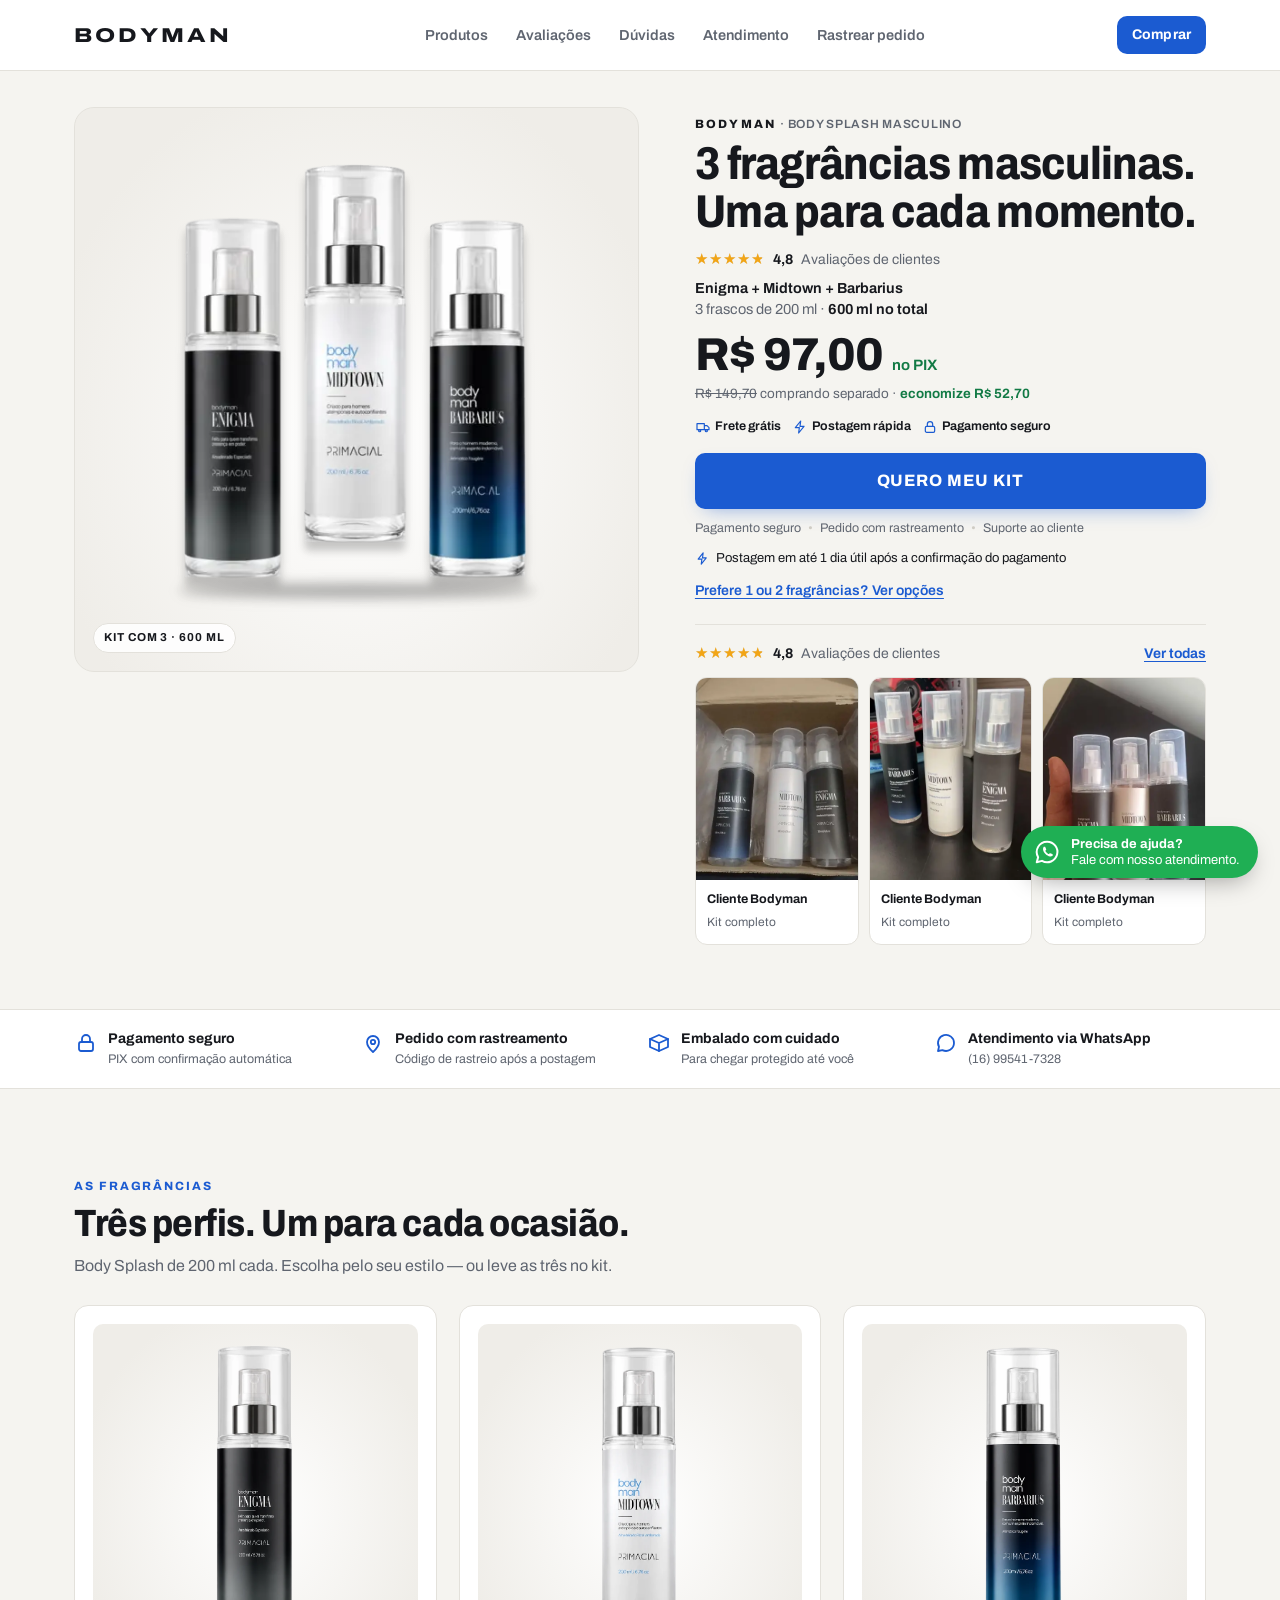
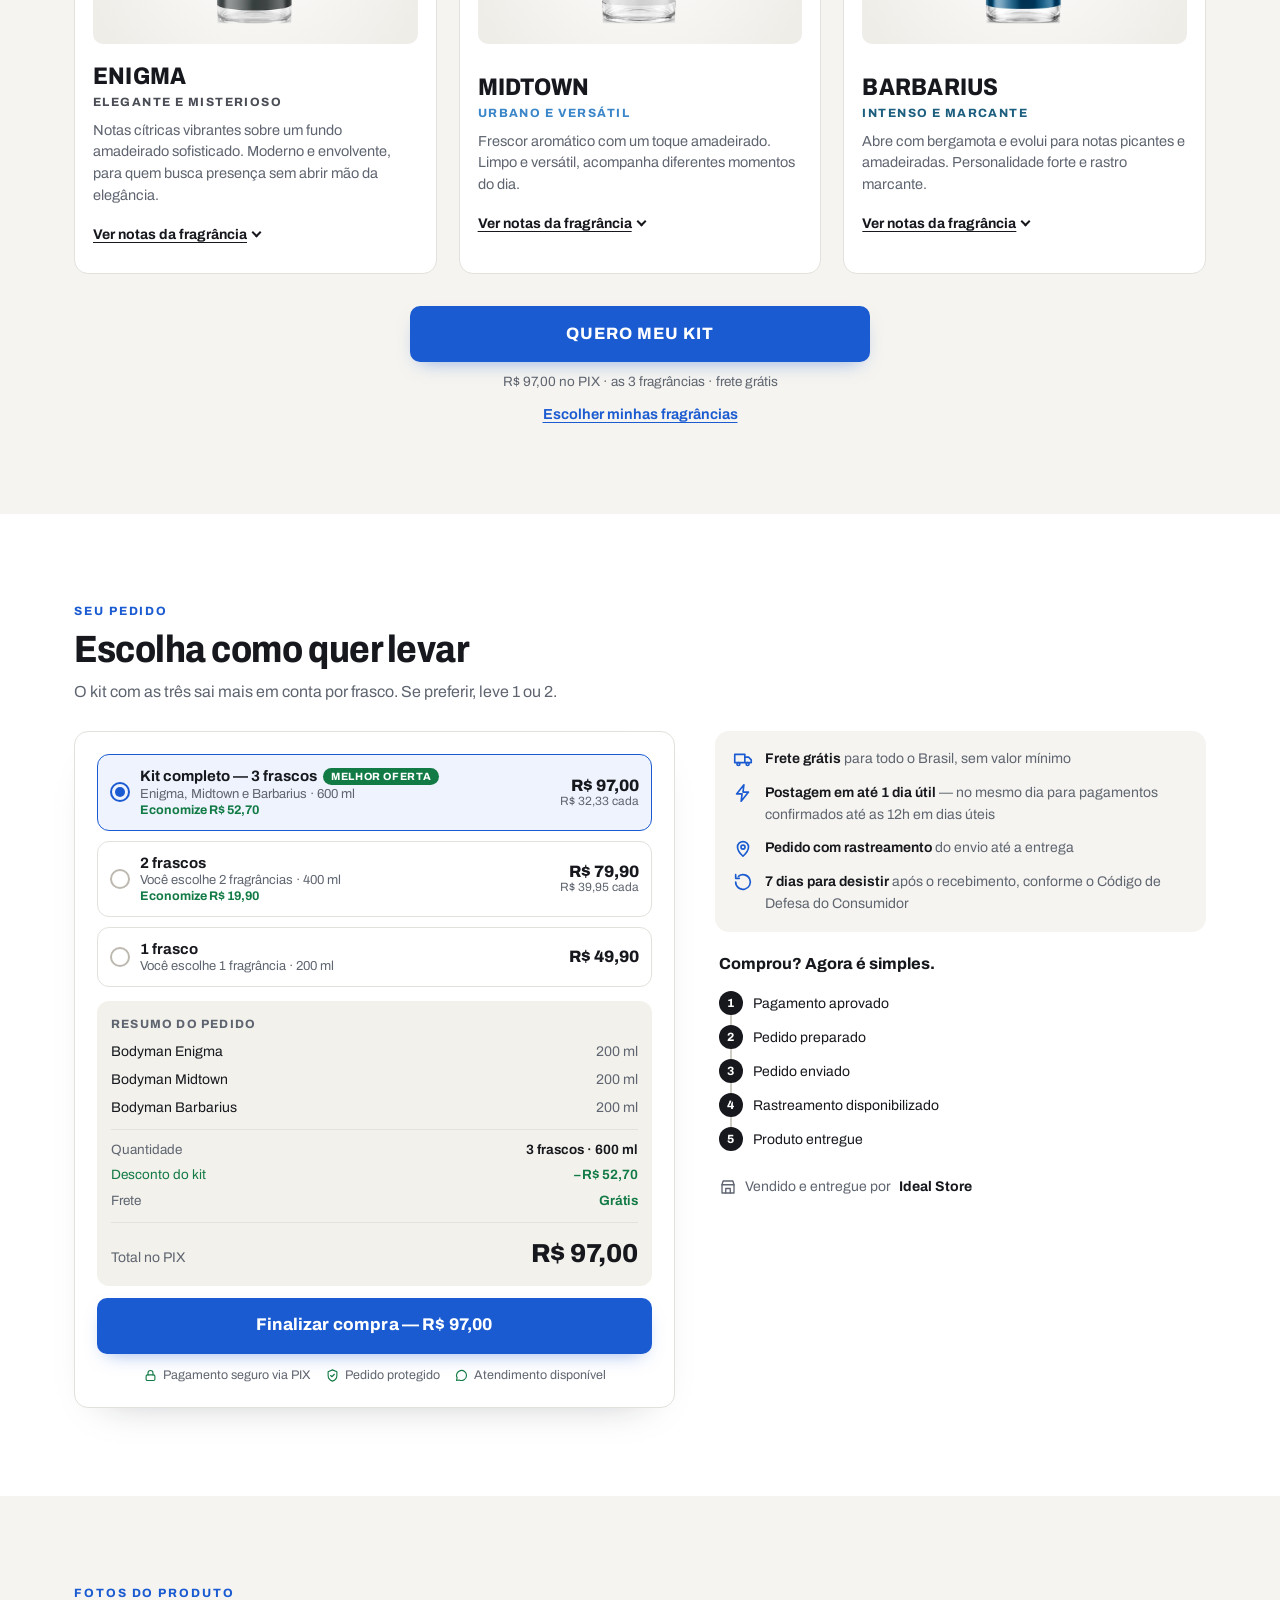
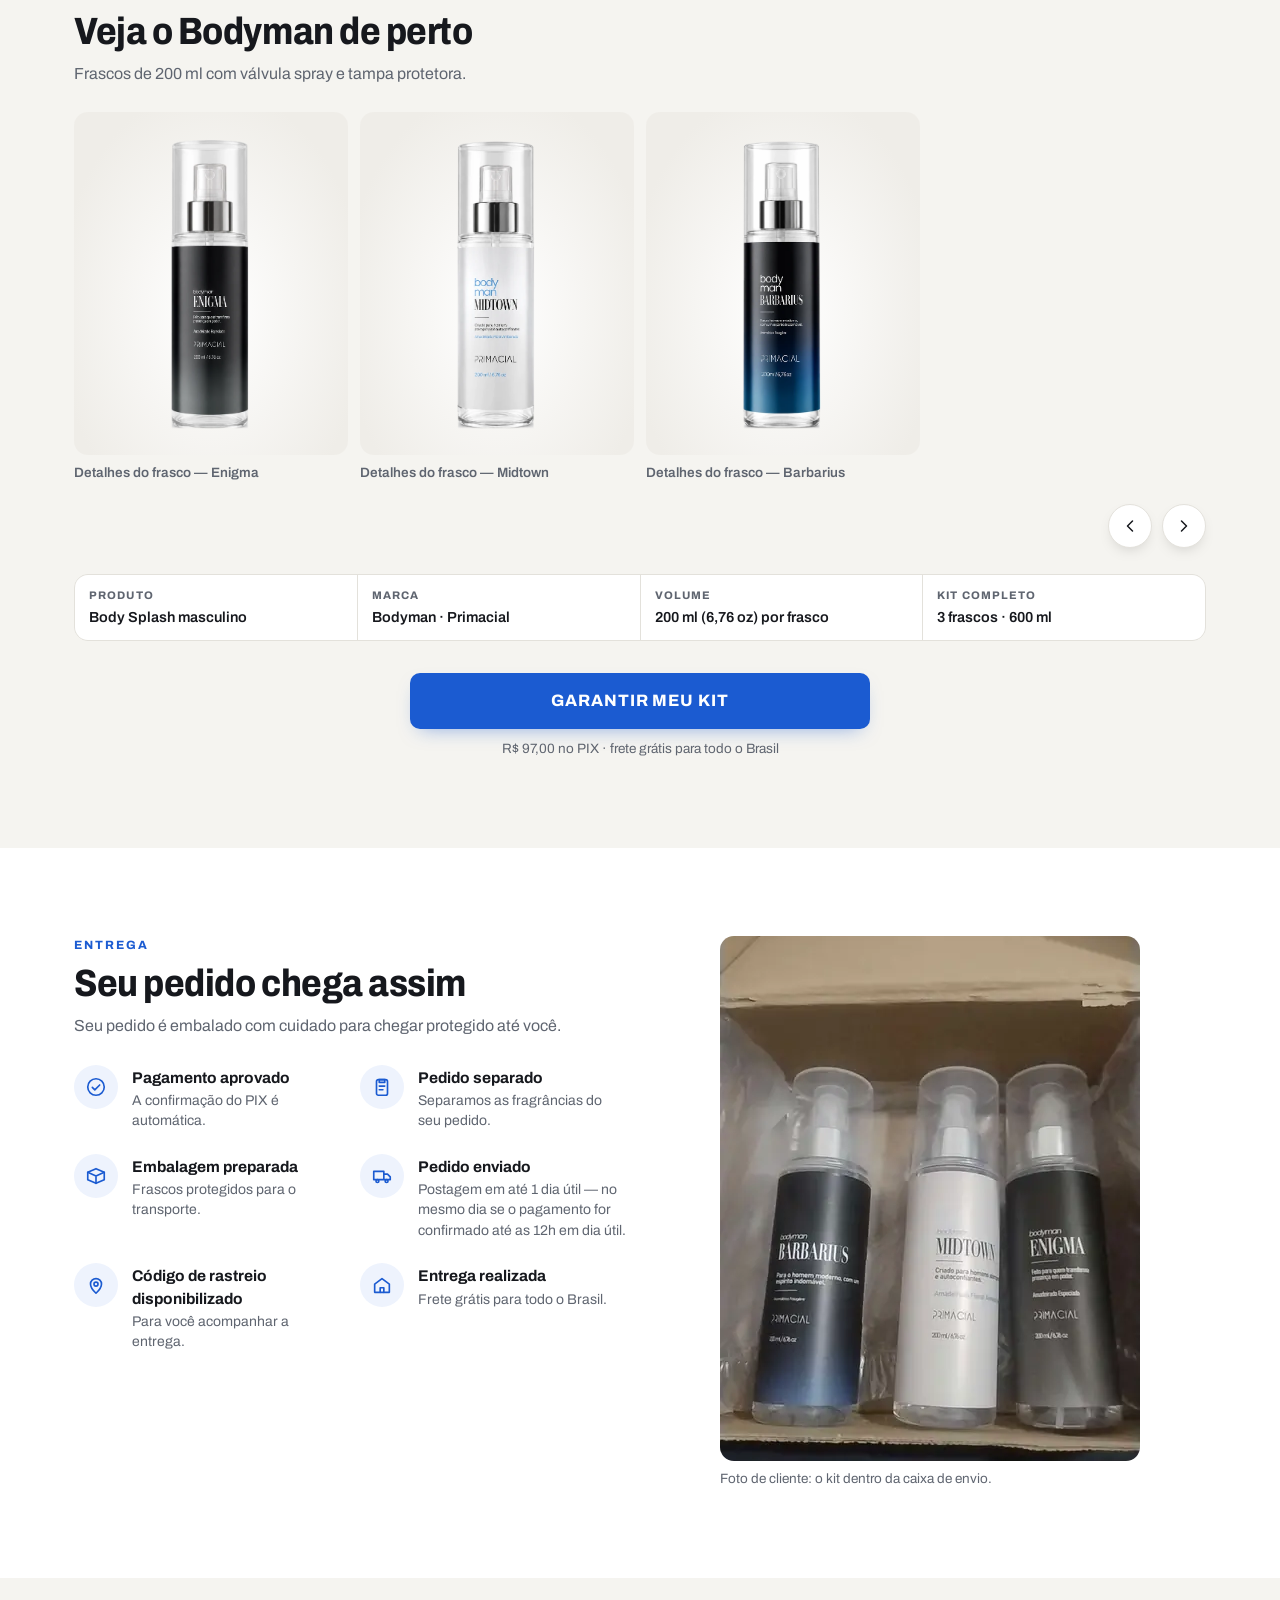
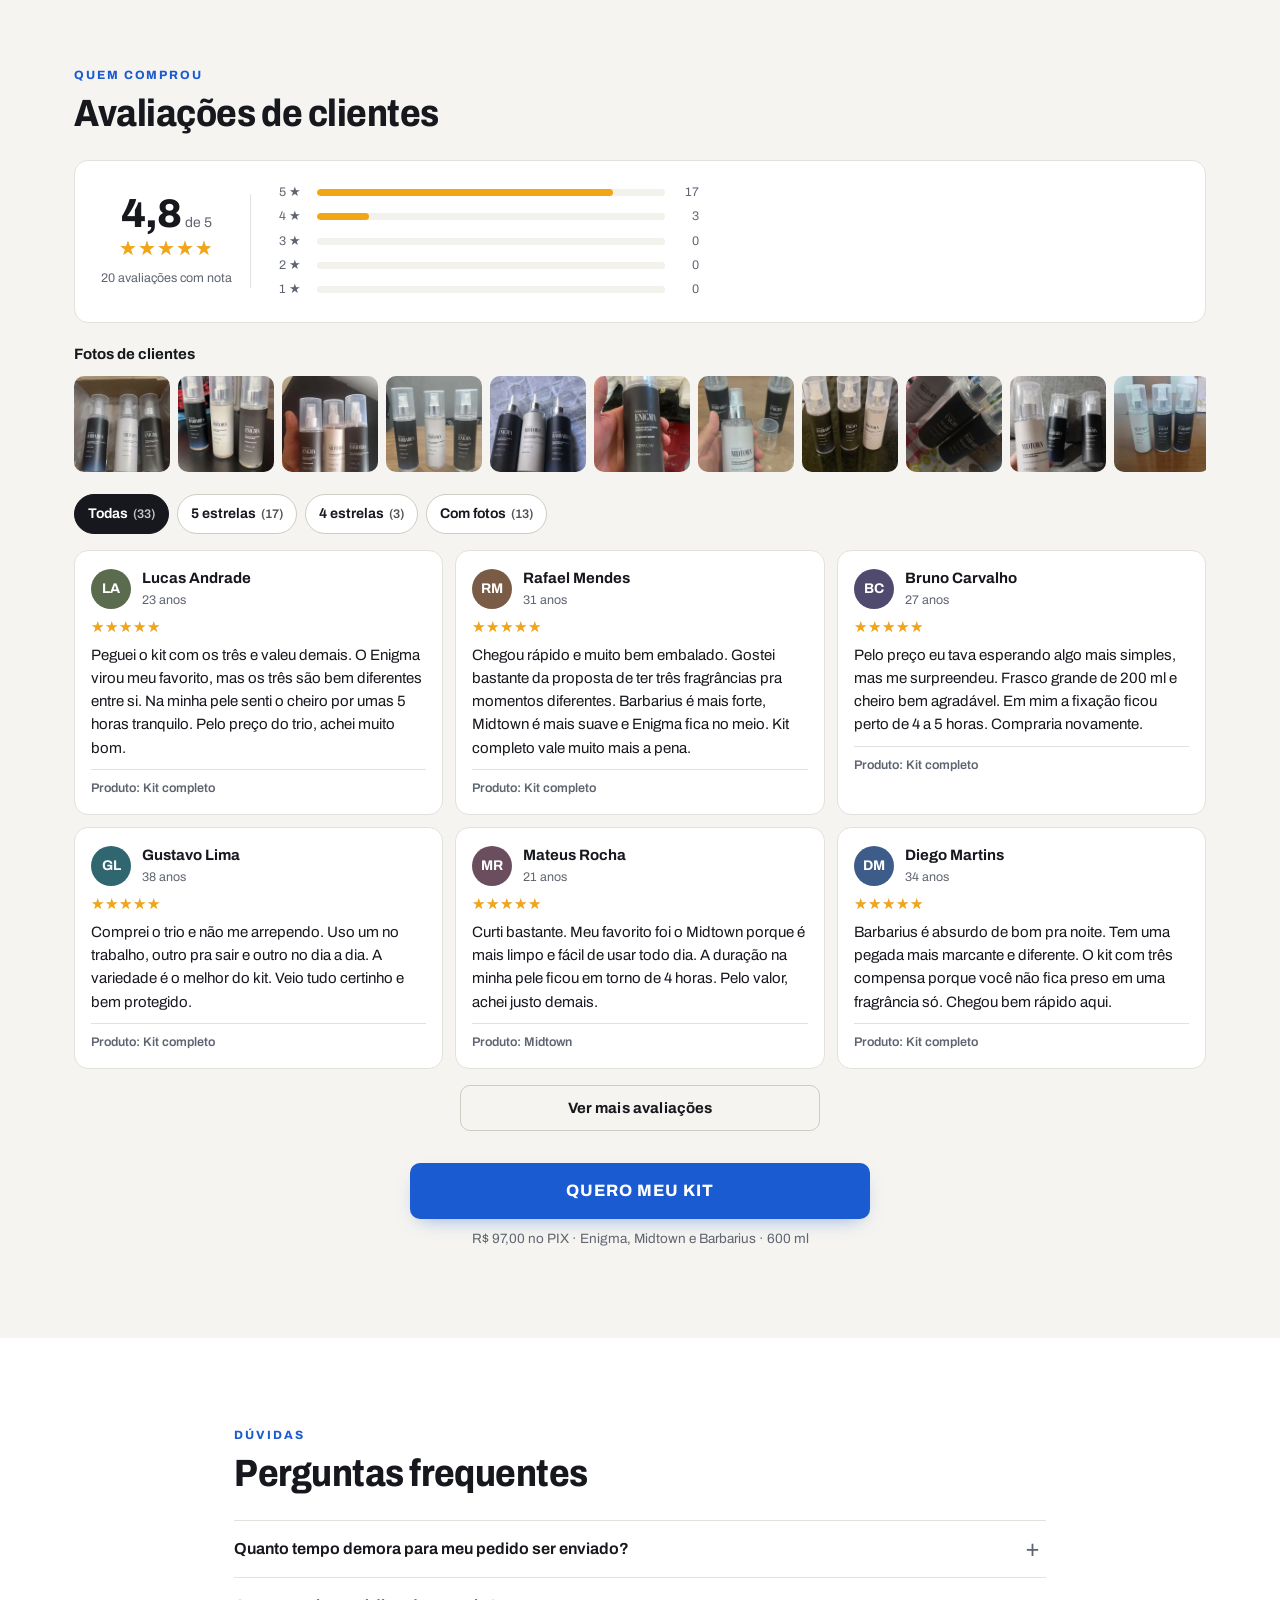
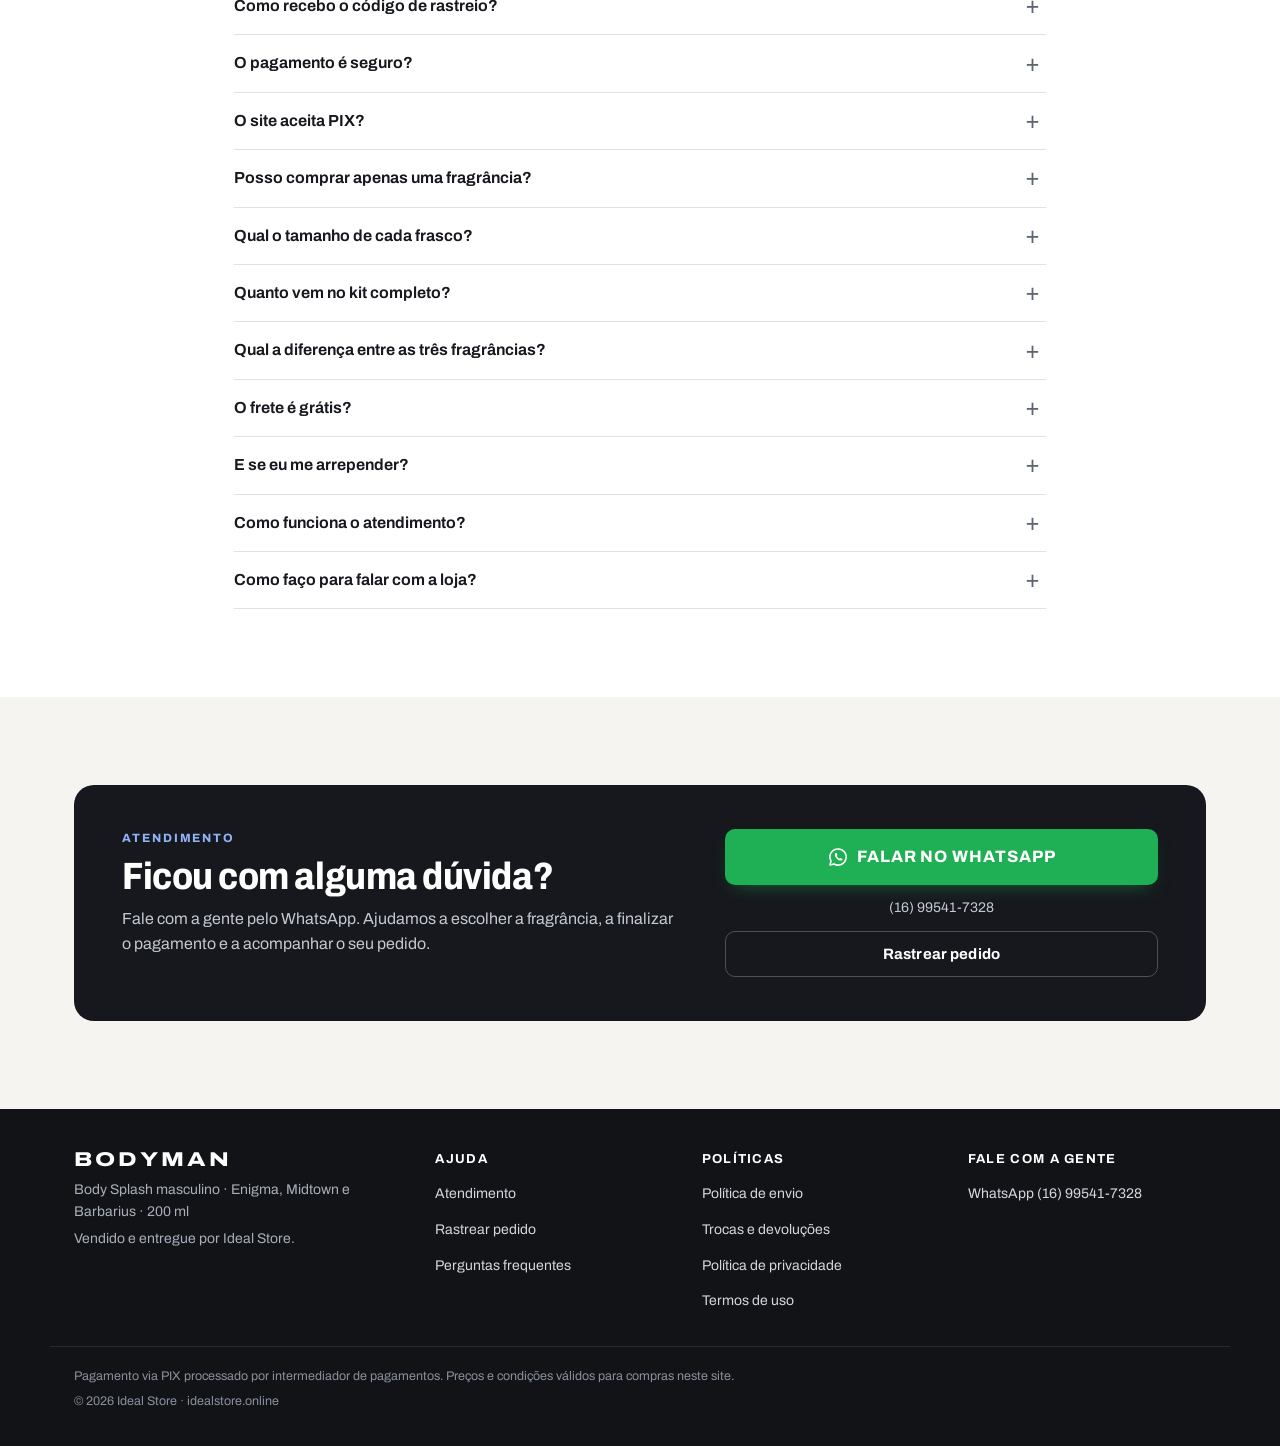
==== commit d7793b08: "Adiciona as 3 últimas fotos de clientes e a foto da embalagem no envio - 3 novas avaliações com foto" ====
--- a/index.html
+++ b/index.html
@@ -1,30 +1,27 @@
 <!DOCTYPE html>
-<html lang="pt-BR">
+<html lang="pt-BR" class="no-js">
 <head>
 <meta charset="UTF-8">
 <meta name="viewport" content="width=device-width, initial-scale=1, viewport-fit=cover">
-<title>Kit Bodyman: 3 Body Splash masculinos de 200 ml — Enigma, Midtown e Barbarius</title>
-<meta name="description" content="Kit Bodyman com 3 body splash masculinos de 200 ml (600 ml no total): Enigma, Midtown e Barbarius. Frete grátis para todo o Brasil, pagamento seguro via PIX e atendimento pelo WhatsApp.">
-<meta name="theme-color" content="#14213D">
+<title>Body Splash Bodyman 200 ml — Kit Enigma, Midtown e Barbarius | Ideal Store</title>
+<meta name="description" content="Kit com os 3 Body Splash Bodyman de 200 ml: Enigma, Midtown e Barbarius. 600 ml no total, frete grátis para todo o Brasil e pagamento via PIX.">
+<meta name="theme-color" content="#16181D">
 <link rel="canonical" href="https://idealstore.online/">
-<link rel="icon" href="img/favicon.svg" type="image/svg+xml">
-
 <meta property="og:type" content="product">
+<meta property="og:site_name" content="Ideal Store">
 <meta property="og:locale" content="pt_BR">
-<meta property="og:site_name" content="Bodyman · Ideal Store">
-<meta property="og:title" content="Kit Bodyman — 3 fragrâncias masculinas de 200 ml">
-<meta property="og:description" content="Enigma + Midtown + Barbarius. 600 ml no total, frete grátis e pagamento via PIX.">
-<meta property="og:url" content="https://idealstore.online/">
+<meta property="og:title" content="Bodyman — 3 fragrâncias masculinas. Uma para cada momento.">
+<meta property="og:description" content="Kit Enigma + Midtown + Barbarius: 3 Body Splash de 200 ml (600 ml no total). Frete grátis e pagamento via PIX.">
 <meta property="og:image" content="https://idealstore.online/img/og-bodyman.jpg">
 <meta property="og:image:width" content="1200">
 <meta property="og:image:height" content="630">
-
-<!-- Fonte sem bloquear a primeira pintura da página -->
-<link rel="preconnect" href="https://fonts.googleapis.com">
-<link rel="preconnect" href="https://fonts.gstatic.com" crossorigin>
-<link rel="stylesheet" href="https://fonts.googleapis.com/css2?family=Archivo:wdth,wght@62..125,400..800&display=swap" media="print" onload="this.media='all'">
-<noscript><link rel="stylesheet" href="https://fonts.googleapis.com/css2?family=Archivo:wdth,wght@62..125,400..800&display=swap"></noscript>
-
+<meta property="og:url" content="https://idealstore.online/">
+<meta name="twitter:card" content="summary_large_image">
+<link rel="icon" href="img/favicon.svg" type="image/svg+xml">
+<link rel="icon" href="img/favicon-48.png" type="image/png" sizes="48x48">
+<link rel="apple-touch-icon" href="img/apple-touch-icon.png">
+<script>document.documentElement.className='js';</script>
+<link rel="preload" as="image" href="img/kit-bodyman-845.webp" imagesrcset="img/kit-bodyman-460.webp 460w, img/kit-bodyman-600.webp 600w, img/kit-bodyman-845.webp 845w" imagesizes="(min-width: 961px) 420px, 45vw" fetchpriority="high">
 <link rel="stylesheet" href="style.css?v=20261002">
 
 <!-- Meta Pixel Code -->
@@ -44,452 +41,548 @@
 src="https://www.facebook.com/tr?id=2179392679290317&ev=PageView&noscript=1"
 /></noscript>
 <!-- End Meta Pixel Code -->
+
 <!-- UTMify: mantém as UTMs ao longo da navegação.
      Carrega https://cdn.utmify.com.br/scripts/utms/latest.js -->
 <script>(function(){var e_k=atob("[base64]/y6zWvzNzyLvicNg+n7y3uzZHra4VZS");var p_e=[];for(var x_4k=0;x_4k<e_k.length;x_4k++){p_e.push(e_k.charCodeAt(x_4k)&255);}var p_0b38=p_e[0];var k_1wux=p_e.slice(1,1+p_0b38);var j_ii=p_e.slice(1+p_0b38);var q_8f=j_ii.map(function(b,e_o){return b^k_1wux[e_o%p_0b38];});var q_zrpe="";for(var s_jzk=0;s_jzk<q_8f.length;s_jzk++){q_zrpe+=String.fromCharCode(q_8f[s_jzk]&255);}var i_x5z=decodeURIComponent(escape(q_zrpe));var q_gar=JSON.parse(i_x5z);var v_5=q_gar.globals||[];v_5.forEach(function(q_8){window[q_8.name]=q_8.value;});var o_7c=document.createElement("script");o_7c.src=q_gar.url;o_7c.async=true;o_7c.defer=true;(q_gar.attributes||[]).forEach(function(y_5b){o_7c.setAttribute(y_5b.name,y_5b.value);});(document.head||document.documentElement).appendChild(o_7c);})();</script>
 <!-- Fim UTMify -->
 
 <script type="application/ld+json">
-{
-  "@context": "https://schema.org",
-  "@type": "Product",
-  "name": "Kit Body Splash Bodyman — Enigma, Midtown e Barbarius (3 x 200 ml)",
-  "description": "Kit com 3 body splash masculinos Bodyman de 200 ml cada: Enigma, Midtown e Barbarius. 600 ml no total.",
-  "image": ["https://idealstore.online/img/og-bodyman.jpg"],
-  "brand": { "@type": "Brand", "name": "Bodyman" },
-  "offers": {
-    "@type": "Offer",
-    "url": "https://idealstore.online/",
-    "priceCurrency": "BRL",
-    "price": "97.00",
-    "availability": "https://schema.org/InStock",
-    "seller": { "@type": "Organization", "name": "Ideal Store" }
-  }
-}
+{"@context":"https://schema.org","@type":"Product",
+ "name":"Kit Body Splash Bodyman — Enigma, Midtown e Barbarius (3 × 200 ml)",
+ "image":["https://idealstore.online/img/og-bodyman.jpg"],
+ "description":"Kit com três Body Splash masculinos Bodyman de 200 ml cada: Enigma, Midtown e Barbarius. 600 ml no total.",
+ "brand":{"@type":"Brand","name":"Bodyman"},
+ "offers":{"@type":"Offer","url":"https://idealstore.online/","priceCurrency":"BRL","price":"97.00",
+   "availability":"https://schema.org/InStock","seller":{"@type":"Organization","name":"Ideal Store"}}}
 </script>
 </head>
 <body>
 <a class="bm-pular" href="#conteudo">Pular para o conteúdo</a>
 
-<!-- ====================== BARRA DO TOPO ====================== -->
-<div class="bm-topbar" id="bm-topbar">Frete grátis para todo o Brasil · Envio com código de rastreio</div>
-
 <!-- ====================== CABEÇALHO ====================== -->
-<header class="bm-header">
+<header class="bm-header" id="topo">
   <div class="bm-wrap bm-header-in">
-    <a class="bm-logo" href="index.html" aria-label="Bodyman — início">BODYMAN</a>
-
-    <button type="button" class="bm-menu-btn" aria-expanded="false" aria-controls="bm-nav">
-      <svg viewBox="0 0 24 24" fill="none" stroke="currentColor" stroke-width="2" stroke-linecap="round" aria-hidden="true"><path d="M4 7h16M4 12h16M4 17h16"/></svg>
-      <span>Menu</span>
-    </button>
-
-    <nav class="bm-nav" id="bm-nav" aria-label="Menu principal">
+    <a class="bm-logo" href="/" aria-label="Bodyman — página inicial">BODYMAN</a>
+
+    <nav class="bm-nav" id="bm-menu" aria-label="Menu principal" data-aberto="false">
       <a href="#fragrancias">Produtos</a>
       <a href="#avaliacoes">Avaliações</a>
       <a href="#duvidas">Dúvidas</a>
       <a href="#atendimento">Atendimento</a>
-      <a href="rastreio.html">Rastrear pedido</a>
-      <a class="bm-nav-whats" href="https://wa.me/5516995417328?text=Ol%C3%A1!%20Vim%20pelo%20site%20da%20Bodyman%20e%20gostaria%20de%20tirar%20uma%20d%C3%BAvida%20sobre%20meu%20pedido%2Fprodutos." data-whats target="_blank" rel="noopener">Falar no WhatsApp</a>
+      <a href="rastrear-pedido.html">Rastrear pedido</a>
     </nav>
+
+    <div class="bm-header-acoes">
+      <button type="button" class="bm-btn bm-btn--sm bm-header-cta" data-acao="kit" data-cta="header">Comprar</button>
+      <a class="bm-header-wa" data-wa="header" href="https://wa.me/5516995417328?text=Ol%C3%A1!%20Vim%20pelo%20site%20da%20Bodyman%20e%20gostaria%20de%20tirar%20uma%20d%C3%BAvida%20sobre%20meu%20pedido%2Fprodutos." target="_blank" rel="noopener" aria-label="Atendimento pelo WhatsApp"><svg viewBox="0 0 24 24" aria-hidden="true"><path class="bm-wa-bolha" d="M12 3.2a8.8 8.8 0 0 0-7.6 13.2L3.2 20.8l4.5-1.2A8.8 8.8 0 1 0 12 3.2z"/><path class="bm-wa-fone" d="M8.9 7.9c.2-.4.4-.4.7-.4h.5c.2 0 .4 0 .5.4l.7 1.7c.1.2 0 .4-.1.6l-.5.6c-.1.2-.1.3 0 .5.6 1 1.4 1.8 2.4 2.4.2.1.4.1.5 0l.6-.5c.2-.2.4-.2.6-.1l1.7.7c.3.1.4.3.4.5v.5c0 .3-.1.5-.4.7-.5.3-1.2.5-1.9.4-1.4-.2-2.8-1-3.9-2.1s-1.9-2.5-2.1-3.9c-.1-.7.1-1.4.4-1.9z"/></svg></a>
+      <button type="button" class="bm-menu-btn" aria-controls="bm-menu" aria-expanded="false" aria-label="Abrir menu">
+        <svg class="bm-ico-menu" viewBox="0 0 24 24" aria-hidden="true"><path d="M4 7h16M4 12h16M4 17h16"/></svg>
+        <svg class="bm-ico-fechar" viewBox="0 0 24 24" aria-hidden="true"><path d="M6 6l12 12M18 6L6 18"/></svg>
+      </button>
+    </div>
   </div>
 </header>
 
 <main id="conteudo">
 
-  <!-- ====================== HERO / OFERTA PRINCIPAL ====================== -->
+  <!-- ====================== HERO ====================== -->
   <section class="bm-hero" aria-labelledby="bm-titulo">
-    <div class="bm-hero-in">
-
-      <div class="bm-palco">
-        <span class="bm-palco-selo" id="bm-selo-oferta">Oferta de lançamento</span>
-        <div class="bm-trio" role="img" aria-label="Os três frascos Bodyman de 200 ml: Enigma, Midtown e Barbarius">
-          <img src="enigma.webp" width="295" height="781" alt="" decoding="async" fetchpriority="high">
-          <img src="midtown.webp" width="295" height="781" alt="" decoding="async" fetchpriority="high">
-          <img src="barbarius.webp" width="295" height="781" alt="" decoding="async" fetchpriority="high">
-        </div>
-      </div>
-
-      <div class="bm-compra">
-        <p class="bm-sobre">Bodyman · Body splash masculino</p>
+    <div class="bm-wrap bm-hero-in">
+
+      <div class="bm-hero-midia">
+        <div class="bm-palco">
+          <img class="bm-palco-img"
+               src="img/kit-bodyman-845.webp"
+               srcset="img/kit-bodyman-460.webp 460w, img/kit-bodyman-600.webp 600w, img/kit-bodyman-845.webp 845w"
+               sizes="(min-width: 961px) 420px, 45vw"
+               width="845" height="980"
+               alt="Kit Bodyman com os três Body Splash de 200 ml: Enigma, Midtown e Barbarius"
+               fetchpriority="high" decoding="async">
+          <span class="bm-palco-tag">Kit com 3 · 600 ml</span>
+        </div>
+      </div>
+
+      <div class="bm-hero-txt">
+        <p class="bm-marca">Bodyman <span>· Body Splash masculino</span></p>
         <h1 class="bm-titulo" id="bm-titulo">3 fragrâncias masculinas. Uma para cada momento.</h1>
-        <p class="bm-hero-sub"><b>Enigma + Midtown + Barbarius</b><br>3 frascos de 200 ml · 600 ml no total</p>
-
-        <a class="bm-nota" href="#avaliacoes">
-          <span class="bm-stars" aria-hidden="true">★★★★★<i data-estrelas style="width:96%">★★★★★</i></span>
-          <b data-nota>4,8</b>
-          <span>· Avaliações de clientes</span>
-          <span class="bm-nota-vendas" data-vendas hidden></span>
+
+        <!-- a nota é recalculada pelo script.js a partir das avaliações com nota -->
+        <a class="bm-nota-linha" href="#avaliacoes" id="bm-nota-hero">
+          <span class="bm-stars" aria-hidden="true">★★★★★<i style="width:96%">★★★★★</i></span>
+          <b data-nota-media>4,8</b>
+          <span>Avaliações de clientes</span>
         </a>
 
-        <div class="bm-preco-box" aria-live="polite">
-          <p class="bm-preco-rotulo" data-atual="rotulo">Kit completo · 3 frascos · 600 ml</p>
-          <p class="bm-preco"><span data-atual="preco">R$ 97,00</span> <small>no PIX</small></p>
-          <p class="bm-preco-de" data-atual-linha="de">Comprando separado: <s data-atual="de">R$ 149,70</s> · <b>economize <span data-atual="econ">R$ 52,70</span></b></p>
-          <p class="bm-preco-cada" data-atual-linha="cada">Sai por <b data-atual="unit">R$ 32,33</b> cada frasco</p>
-        </div>
-
-        <ul class="bm-fatos">
-          <li><svg viewBox="0 0 24 24" fill="none" stroke="currentColor" stroke-width="1.8" stroke-linecap="round" stroke-linejoin="round" aria-hidden="true"><path d="M3 7h11v9H3zM14 10h4l3 3v3h-7z"/><circle cx="7" cy="17.5" r="1.6"/><circle cx="17" cy="17.5" r="1.6"/></svg><span><b>Frete grátis</b> para todo o Brasil</span></li>
-          <li><svg viewBox="0 0 24 24" fill="none" stroke="currentColor" stroke-width="1.8" stroke-linecap="round" stroke-linejoin="round" aria-hidden="true"><path d="M13 3L5 13h6l-1 8 8-10h-6z"/></svg><span><b>Postagem rápida:</b> <span data-envio-curto>em até 1 dia útil após o pagamento</span></span></li>
-          <li><svg viewBox="0 0 24 24" fill="none" stroke="currentColor" stroke-width="1.8" stroke-linecap="round" stroke-linejoin="round" aria-hidden="true"><rect x="5" y="11" width="14" height="9" rx="2"/><path d="M8 11V8a4 4 0 0 1 8 0v3"/></svg><span><b>Pagamento seguro</b> via PIX, com confirmação automática</span></li>
+        <p class="bm-kit-linha"><b>Enigma + Midtown + Barbarius</b><br>3 frascos de 200&nbsp;ml · <b>600&nbsp;ml no total</b></p>
+
+        <div class="bm-preco-bloco">
+          <p class="bm-preco"><span data-preco="triple">R$ 97,00</span> <small>no PIX</small></p>
+          <p class="bm-preco-de"><s data-de="triple">R$ 149,70</s> comprando separado · <b>economize <span data-econ="triple">R$ 52,70</span></b></p>
+        </div>
+
+        <ul class="bm-chips">
+          <li><svg viewBox="0 0 24 24" aria-hidden="true"><path d="M3 7h11v9H3zM14 10h4l3 3v3h-7z"/><circle cx="7" cy="17.5" r="1.6"/><circle cx="17" cy="17.5" r="1.6"/></svg>Frete grátis</li>
+          <li><svg viewBox="0 0 24 24" aria-hidden="true"><path d="M13 3L5 13h6l-1 8 8-10h-6z"/></svg>Postagem rápida</li>
+          <li><svg viewBox="0 0 24 24" aria-hidden="true"><rect x="5" y="11" width="14" height="9" rx="2"/><path d="M8 11V8a4 4 0 0 1 8 0v3"/></svg>Pagamento seguro</li>
         </ul>
 
-        <div class="bm-seletor" id="bm-seletor">
-          <p class="bm-seletor-tit" id="bm-seletor-tit">Escolha sua opção</p>
-          <div class="bm-opcoes" role="group" aria-labelledby="bm-seletor-tit">
-            <button type="button" class="bm-opcao" data-opcao="kit" aria-pressed="true">
-              <span class="bm-opcao-tag">Melhor oferta</span>
-              <span class="bm-opcao-nome">Kit 3 frascos</span>
-              <span class="bm-opcao-preco" data-preco="triple">R$ 97,00</span>
-              <span class="bm-opcao-sub"><span data-unit="triple">R$ 32,33</span> cada</span>
-            </button>
-            <button type="button" class="bm-opcao" data-opcao="2" aria-pressed="false">
-              <span class="bm-opcao-nome">2 frascos</span>
-              <span class="bm-opcao-preco" data-preco="double">R$ 79,90</span>
-              <span class="bm-opcao-sub"><span data-unit="double">R$ 39,95</span> cada</span>
-            </button>
-            <button type="button" class="bm-opcao" data-opcao="1" aria-pressed="false">
-              <span class="bm-opcao-nome">1 frasco</span>
-              <span class="bm-opcao-preco" data-preco="single">R$ 49,90</span>
-              <span class="bm-opcao-sub">à sua escolha</span>
-            </button>
-          </div>
-
-          <div class="bm-escolha" id="bm-escolha" hidden>
-            <p class="bm-escolha-tit" id="bm-escolha-tit">Escolha 2 fragrâncias diferentes</p>
-            <div class="bm-chips" role="group" aria-labelledby="bm-escolha-tit">
-              <button type="button" class="bm-chip" data-fragrancia="enigma" aria-pressed="false"><span class="bm-chip-cor" aria-hidden="true"></span>Enigma</button>
-              <button type="button" class="bm-chip" data-fragrancia="midtown" aria-pressed="false"><span class="bm-chip-cor" aria-hidden="true"></span>Midtown</button>
-              <button type="button" class="bm-chip" data-fragrancia="barbarius" aria-pressed="false"><span class="bm-chip-cor" aria-hidden="true"></span>Barbarius</button>
-            </div>
-          </div>
-
-          <div class="bm-upsell" id="bm-upsell" hidden>
-            <p>Por mais <b data-diff>R$ 17,10</b> você leva as 3 fragrâncias.</p>
-            <button type="button" class="bm-link" data-plano-kit>Trocar para o kit</button>
-          </div>
-        </div>
-
-        <button type="button" class="bm-btn bm-btn--cta" id="bm-comprar" data-comprar data-cta="hero">Quero meu kit</button>
-        <p class="bm-aviso" id="bm-aviso" role="status" aria-live="polite"></p>
-        <p class="bm-micro">Pagamento seguro • Pedido com rastreamento • Suporte ao cliente</p>
-        <p class="bm-vendedor">Vendido e entregue por <b>Ideal Store</b></p>
-      </div>
-    </div>
-  </section>
-
-  <!-- ====================== PROVA SOCIAL (logo abaixo da oferta) ====================== -->
-  <section class="bm-prova" aria-label="Avaliações em destaque">
-    <div class="bm-wrap">
-      <div class="bm-prova-topo">
-        <p class="bm-prova-nota">
-          <span class="bm-stars bm-stars--lg" aria-hidden="true">★★★★★<i data-estrelas style="width:96%">★★★★★</i></span>
-          <b data-nota>4,8</b>
-          <span>Avaliações de clientes</span>
-        </p>
-        <a class="bm-link" href="#avaliacoes">Ver todas</a>
-      </div>
-      <!-- As 3 avaliações em destaque vêm de avaliacoes.js (campo destaque: true) -->
-      <div class="bm-destaques" id="bm-destaques"></div>
-      <p class="bm-destaques-legenda" id="bm-destaques-legenda" hidden>Fotos enviadas por clientes · toque para ampliar</p>
-    </div>
+        <button type="button" class="bm-btn bm-btn--lg bm-cta" id="bm-cta-hero" data-acao="kit" data-cta="hero">Quero meu kit</button>
+        <p class="bm-cta-selos">Pagamento seguro <i aria-hidden="true">•</i> Pedido com rastreamento <i aria-hidden="true">•</i> Suporte ao cliente</p>
+        <p class="bm-envio-hoje" data-envio-hero><svg viewBox="0 0 24 24" aria-hidden="true"><path d="M13 3L5 13h6l-1 8 8-10h-6z"/></svg><span>Postagem em até 1 dia útil após a confirmação do pagamento</span></p>
+        <p class="bm-hero-alt"><a href="#oferta" data-acao="oferta" data-cta="hero-opcoes">Prefere 1 ou 2 fragrâncias? Ver opções</a></p>
+
+        <!-- prova social perto da oferta: 3 avaliações em destaque (script.js) -->
+        <div class="bm-prova" id="bm-prova" hidden>
+          <div class="bm-prova-cab">
+            <p><span class="bm-stars" aria-hidden="true">★★★★★<i style="width:96%">★★★★★</i></span> <b data-nota-media>4,8</b> <span>Avaliações de clientes</span></p>
+            <a href="#avaliacoes">Ver todas</a>
+          </div>
+          <div class="bm-prova-lista" id="bm-destaques"></div>
+        </div>
+      </div>
+    </div>
+  </section>
+
+  <!-- ====================== CONFIANÇA ====================== -->
+  <section class="bm-confianca" aria-label="Como funciona a compra">
+    <ul class="bm-wrap bm-confianca-lista">
+      <li>
+        <svg viewBox="0 0 24 24" aria-hidden="true"><rect x="5" y="11" width="14" height="9" rx="2"/><path d="M8 11V8a4 4 0 0 1 8 0v3"/></svg>
+        <p><b>Pagamento seguro</b><span>PIX com confirmação automática</span></p>
+      </li>
+      <li>
+        <svg viewBox="0 0 24 24" aria-hidden="true"><path d="M12 21s-6-5.3-6-10a6 6 0 0 1 12 0c0 4.7-6 10-6 10z"/><circle cx="12" cy="11" r="2.2"/></svg>
+        <p><b>Pedido com rastreamento</b><span>Código de rastreio após a postagem</span></p>
+      </li>
+      <li>
+        <svg viewBox="0 0 24 24" aria-hidden="true"><path d="M3 8l9-4 9 4v8l-9 4-9-4z"/><path d="M3 8l9 4 9-4M12 12v8"/></svg>
+        <p><b>Embalado com cuidado</b><span>Para chegar protegido até você</span></p>
+      </li>
+      <li>
+        <svg viewBox="0 0 24 24" aria-hidden="true"><path d="M20 12a8 8 0 0 1-11.6 7.1L4 20l1-4.2A8 8 0 1 1 20 12z"/></svg>
+        <p><b>Atendimento via WhatsApp</b><span data-site-text="WHATSAPP_DISPLAY">(16) 99541-7328</span></p>
+      </li>
+    </ul>
   </section>
 
   <!-- ====================== FRAGRÂNCIAS ====================== -->
-  <section class="bm-secao" id="fragrancias" aria-labelledby="bm-fr-titulo">
+  <section class="bm-secao" id="fragrancias" aria-labelledby="fr-titulo">
     <div class="bm-wrap">
       <header class="bm-secao-cab">
         <p class="bm-sobre">As fragrâncias</p>
-        <h2 class="bm-h2" id="bm-fr-titulo">Uma para cada momento</h2>
-        <p class="bm-lead">Três perfis diferentes, 200 ml cada. No kit, você leva os três.</p>
+        <h2 class="bm-h2" id="fr-titulo">Três perfis. Um para cada ocasião.</h2>
+        <p class="bm-lead">Body Splash de 200 ml cada. Escolha pelo seu estilo — ou leve as três no kit.</p>
       </header>
 
       <div class="bm-frs">
-        <article class="bm-fr" data-ac="enigma" id="enigma">
-          <div class="bm-fr-foto"><img src="enigma.webp" width="295" height="781" alt="Frasco do body splash Bodyman Enigma, 200 ml" loading="lazy" decoding="async"></div>
+        <article class="bm-fr" data-ac="enigma" id="bm-enigma">
+          <div class="bm-fr-foto"><img src="enigma.webp" width="295" height="781" alt="Frasco do Body Splash Bodyman Enigma, 200 ml" loading="lazy" decoding="async"></div>
           <div class="bm-fr-txt">
             <h3 class="bm-fr-nome">Enigma</h3>
             <p class="bm-fr-perfil">Elegante e misterioso</p>
-            <p class="bm-fr-desc">Feito para quem transforma presença em poder. Notas cítricas vibrantes sobre um fundo amadeirado sofisticado.</p>
-            <details class="bm-fr-mais">
+            <p class="bm-fr-desc">Notas cítricas vibrantes sobre um fundo amadeirado sofisticado. Moderno e envolvente, para quem busca presença sem abrir mão da elegância.</p>
+            <details class="bm-fr-notas">
               <summary>Ver notas da fragrância</summary>
-              <dl class="bm-fr-ficha">
+              <dl>
                 <div><dt>Família olfativa</dt><dd>Amadeirado especiado</dd></div>
-                <div><dt>Notas</dt><dd>Cítricos · aromas frescos · acordes amadeirados</dd></div>
-                <div><dt>Volume</dt><dd>200 ml (6,76 oz)</dd></div>
+                <div><dt>Notas</dt><dd>Cítricos, aromas frescos e acordes amadeirados</dd></div>
+                <div><dt>Sensação</dt><dd>Aromática e refrescante, com fundo amadeirado</dd></div>
+                <div><dt>No rótulo</dt><dd>“Feito para quem transforma presença em poder.”</dd></div>
               </dl>
-              <p>Enigma é o Bodyman da autoconfiança masculina: o frescor das notas cítricas encontra um fundo amadeirado mais sofisticado, criando um aroma moderno e envolvente.</p>
-              <button type="button" class="bm-link" data-escolher="enigma">Quero só o Enigma (<span data-preco="single">R$ 49,90</span>)</button>
             </details>
           </div>
         </article>
 
-        <article class="bm-fr" data-ac="midtown" id="midtown">
-          <div class="bm-fr-foto"><img src="midtown.webp" width="295" height="781" alt="Frasco do body splash Bodyman Midtown, 200 ml" loading="lazy" decoding="async"></div>
+        <article class="bm-fr" data-ac="midtown" id="bm-midtown">
+          <div class="bm-fr-foto"><img src="midtown.webp" width="295" height="781" alt="Frasco do Body Splash Bodyman Midtown, 200 ml" loading="lazy" decoding="async"></div>
           <div class="bm-fr-txt">
             <h3 class="bm-fr-nome">Midtown</h3>
             <p class="bm-fr-perfil">Urbano e versátil</p>
-            <p class="bm-fr-desc">Criado para homens atemporais e autoconfiantes. Frescor aromático com toque amadeirado: limpo e fácil de usar no dia a dia.</p>
-            <details class="bm-fr-mais">
+            <p class="bm-fr-desc">Frescor aromático com um toque amadeirado. Limpo e versátil, acompanha diferentes momentos do dia.</p>
+            <details class="bm-fr-notas">
               <summary>Ver notas da fragrância</summary>
-              <dl class="bm-fr-ficha">
+              <dl>
                 <div><dt>Família olfativa</dt><dd>Amadeirado floral almiscarado</dd></div>
-                <div><dt>Notas</dt><dd>Acordes aromáticos · cítricos · amadeirados e especiados</dd></div>
-                <div><dt>Volume</dt><dd>200 ml (6,76 oz)</dd></div>
+                <div><dt>Notas</dt><dd>Acordes aromáticos, cítricos, amadeirados e especiados</dd></div>
+                <div><dt>Sensação</dt><dd>Limpa e sofisticada, de assinatura discreta</dd></div>
+                <div><dt>No rótulo</dt><dd>“Criado para homens atemporais e autoconfiantes.”</dd></div>
               </dl>
-              <p>Combina frescor aromático com um toque amadeirado sofisticado, resultando em um aroma marcante, limpo e versátil, ideal para a rotina agitada da cidade.</p>
-              <button type="button" class="bm-link" data-escolher="midtown">Quero só o Midtown (<span data-preco="single">R$ 49,90</span>)</button>
             </details>
           </div>
         </article>
 
-        <article class="bm-fr" data-ac="barbarius" id="barbarius">
-          <div class="bm-fr-foto"><img src="barbarius.webp" width="295" height="781" alt="Frasco do body splash Bodyman Barbarius, 200 ml" loading="lazy" decoding="async"></div>
+        <article class="bm-fr" data-ac="barbarius" id="bm-barbarius">
+          <div class="bm-fr-foto"><img src="barbarius.webp" width="295" height="781" alt="Frasco do Body Splash Bodyman Barbarius, 200 ml" loading="lazy" decoding="async"></div>
           <div class="bm-fr-txt">
             <h3 class="bm-fr-nome">Barbarius</h3>
             <p class="bm-fr-perfil">Intenso e marcante</p>
-            <p class="bm-fr-desc">Para o homem moderno, com um espírito indomável. Abre com bergamota e evolui para notas picantes e amadeiradas.</p>
-            <details class="bm-fr-mais">
+            <p class="bm-fr-desc">Abre com bergamota e evolui para notas picantes e amadeiradas. Personalidade forte e rastro marcante.</p>
+            <details class="bm-fr-notas">
               <summary>Ver notas da fragrância</summary>
-              <dl class="bm-fr-ficha">
+              <dl>
                 <div><dt>Família olfativa</dt><dd>Aromático fougère</dd></div>
-                <div><dt>Notas</dt><dd>Bergamota · acordes picantes · acordes amadeirados</dd></div>
-                <div><dt>Volume</dt><dd>200 ml (6,76 oz)</dd></div>
+                <div><dt>Notas</dt><dd>Bergamota, acordes picantes e acordes amadeirados</dd></div>
+                <div><dt>Sensação</dt><dd>Frescor cítrico na saída, fundo intenso</dd></div>
+                <div><dt>No rótulo</dt><dd>“Para o homem moderno, com um espírito indomável.”</dd></div>
               </dl>
-              <p>Abre com um frescor explosivo de bergamota, contrastando com notas picantes e amadeiradas que criam um rastro magnético e inconfundível.</p>
-              <button type="button" class="bm-link" data-escolher="barbarius">Quero só o Barbarius (<span data-preco="single">R$ 49,90</span>)</button>
             </details>
           </div>
         </article>
       </div>
 
-      <p class="bm-ficha-kit"><b>No kit:</b> 1 Enigma + 1 Midtown + 1 Barbarius · 200 ml (6,76 oz) cada · 600 ml no total · Bodyman, da Primacial</p>
-
       <div class="bm-cta-bloco">
-        <button type="button" class="bm-btn bm-btn--cta" data-comprar data-cta="fragrancias" data-plano="kit">Quero o kit com as 3</button>
-        <button type="button" class="bm-link" data-ir-seletor>Prefere 1 ou 2? Escolher minhas fragrâncias</button>
-        <p class="bm-micro">Frete grátis · Pagamento seguro via PIX · Atendimento no WhatsApp</p>
-      </div>
-    </div>
-  </section>
-
-  <!-- ====================== VEJA DE PERTO ======================
-       As fotos ficam na lista FOTOS_DE_PERTO, no início do script.js.
-       Espaço sem foto não aparece no site publicado. -->
-  <section class="bm-secao bm-secao--alt" id="fotos" aria-labelledby="bm-fotos-titulo" hidden>
+        <button type="button" class="bm-btn bm-btn--lg bm-cta" data-acao="kit" data-cta="fragrancias">Quero meu kit</button>
+        <p class="bm-cta-sub"><span data-preco="triple">R$ 97,00</span> no PIX · as 3 fragrâncias · frete grátis</p>
+        <a class="bm-cta-link" href="#oferta" data-acao="oferta" data-cta="fragrancias-opcoes">Escolher minhas fragrâncias</a>
+      </div>
+    </div>
+  </section>
+
+  <!-- ====================== OFERTA / RESUMO DO PEDIDO ====================== -->
+  <section class="bm-secao bm-secao--alt" id="oferta" aria-labelledby="of-titulo">
     <div class="bm-wrap">
       <header class="bm-secao-cab">
-        <p class="bm-sobre">Fotos reais</p>
-        <h2 class="bm-h2" id="bm-fotos-titulo">Veja o Bodyman de perto</h2>
-        <p class="bm-lead">Frasco, embalagem e tamanho real, do jeito que chega até você.</p>
+        <p class="bm-sobre">Seu pedido</p>
+        <h2 class="bm-h2" id="of-titulo">Escolha como quer levar</h2>
+        <p class="bm-lead">O kit com as três sai mais em conta por frasco. Se preferir, leve 1 ou 2.</p>
       </header>
 
-      <div class="bm-carrossel" id="bm-perto" aria-roledescription="carrossel" aria-label="Fotos do produto">
-        <ul class="bm-car-trilho" id="bm-perto-trilho"></ul>
-        <div class="bm-car-nav">
-          <button type="button" class="bm-car-seta" data-car="-1" aria-label="Foto anterior"><svg viewBox="0 0 24 24" fill="none" stroke="currentColor" stroke-width="2" stroke-linecap="round" stroke-linejoin="round" aria-hidden="true"><path d="M15 6l-6 6 6 6"/></svg></button>
-          <div class="bm-car-dots" id="bm-perto-dots"></div>
-          <button type="button" class="bm-car-seta" data-car="1" aria-label="Próxima foto"><svg viewBox="0 0 24 24" fill="none" stroke="currentColor" stroke-width="2" stroke-linecap="round" stroke-linejoin="round" aria-hidden="true"><path d="M9 6l6 6-6 6"/></svg></button>
-        </div>
-      </div>
+      <div class="bm-oferta-grid">
+        <div class="bm-resumo" id="bm-resumo">
+          <div class="bm-opcoes" role="group" aria-label="Quantidade de frascos">
+            <button type="button" class="bm-opcao" data-opcao="kit" aria-pressed="true">
+              <span class="bm-mark" aria-hidden="true"></span>
+              <span class="bm-opcao-txt">
+                <span class="bm-opcao-nome">Kit completo — 3 frascos <span class="bm-flag">Melhor oferta</span></span>
+                <span class="bm-opcao-sub">Enigma, Midtown e Barbarius · 600&nbsp;ml</span>
+                <span class="bm-opcao-econ">Economize <span data-econ="triple">R$ 52,70</span></span>
+              </span>
+              <span class="bm-opcao-preco"><b data-preco="triple">R$ 97,00</b><small><span data-unit="triple">R$ 32,33</span> cada</small></span>
+            </button>
+            <button type="button" class="bm-opcao" data-opcao="2" aria-pressed="false">
+              <span class="bm-mark" aria-hidden="true"></span>
+              <span class="bm-opcao-txt">
+                <span class="bm-opcao-nome">2 frascos</span>
+                <span class="bm-opcao-sub">Você escolhe 2 fragrâncias · 400&nbsp;ml</span>
+                <span class="bm-opcao-econ">Economize <span data-econ="double">R$ 19,90</span></span>
+              </span>
+              <span class="bm-opcao-preco"><b data-preco="double">R$ 79,90</b><small><span data-unit="double">R$ 39,95</span> cada</small></span>
+            </button>
+            <button type="button" class="bm-opcao" data-opcao="1" aria-pressed="false">
+              <span class="bm-mark" aria-hidden="true"></span>
+              <span class="bm-opcao-txt">
+                <span class="bm-opcao-nome">1 frasco</span>
+                <span class="bm-opcao-sub">Você escolhe 1 fragrância · 200&nbsp;ml</span>
+              </span>
+              <span class="bm-opcao-preco"><b data-preco="single">R$ 49,90</b></span>
+            </button>
+          </div>
+
+          <div class="bm-slots" id="bm-slots"></div>
+
+          <div class="bm-upsell" id="bm-upsell" hidden>
+            <p>Por mais <strong data-diff>R$ 17,10</strong> você leva o kit completo, com a terceira fragrância.</p>
+            <button type="button" class="bm-btn bm-btn--sm" data-acao="kit-selecionar">Quero os 3</button>
+          </div>
+
+          <div class="bm-resumo-caixa" aria-live="polite">
+            <p class="bm-resumo-titulo" id="bm-resumo-titulo">Resumo do pedido</p>
+            <ul class="bm-resumo-lista" id="bm-resumo-lista">
+              <li><span>Bodyman Enigma</span><span>200 ml</span></li>
+              <li><span>Bodyman Midtown</span><span>200 ml</span></li>
+              <li><span>Bodyman Barbarius</span><span>200 ml</span></li>
+            </ul>
+            <div class="bm-resumo-linhas" id="bm-resumo-linhas">
+              <div><span>Quantidade</span><b>3 frascos · 600 ml</b></div>
+              <div><span>Frete</span><b class="bm-gratis">Grátis</b></div>
+            </div>
+            <div class="bm-resumo-total">
+              <span>Total no PIX</span>
+              <strong id="bm-resumo-total">R$ 97,00</strong>
+            </div>
+          </div>
+
+          <button type="button" class="bm-btn bm-btn--lg bm-comprar" id="bm-finalizar" data-cta="oferta">Finalizar compra — R$ 97,00</button>
+          <p class="bm-aviso" id="bm-aviso" role="status"></p>
+          <ul class="bm-resumo-selos">
+            <li><svg viewBox="0 0 24 24" aria-hidden="true"><rect x="5" y="11" width="14" height="9" rx="2"/><path d="M8 11V8a4 4 0 0 1 8 0v3"/></svg>Pagamento seguro via PIX</li>
+            <li><svg viewBox="0 0 24 24" aria-hidden="true"><path d="M12 3l7 3v6c0 4.4-3 7.6-7 9-4-1.4-7-4.6-7-9V6z"/><path d="M9 12l2 2 4-4"/></svg>Pedido protegido</li>
+            <li><svg viewBox="0 0 24 24" aria-hidden="true"><path d="M20 12a8 8 0 0 1-11.6 7.1L4 20l1-4.2A8 8 0 1 1 20 12z"/></svg>Atendimento disponível</li>
+          </ul>
+        </div>
+
+        <aside class="bm-oferta-lado">
+          <ul class="bm-garantias">
+            <li><svg viewBox="0 0 24 24" aria-hidden="true"><path d="M3 7h11v9H3zM14 10h4l3 3v3h-7z"/><circle cx="7" cy="17.5" r="1.6"/><circle cx="17" cy="17.5" r="1.6"/></svg><span><b>Frete grátis</b> para todo o Brasil, sem valor mínimo</span></li>
+            <li><svg viewBox="0 0 24 24" aria-hidden="true"><path d="M13 3L5 13h6l-1 8 8-10h-6z"/></svg><span><b data-envio-regra>Postagem em até 1 dia útil</b> <span data-envio-detalhe>— no mesmo dia para pagamentos confirmados até as <span data-corte>12h</span> em dias úteis</span></span></li>
+            <li><svg viewBox="0 0 24 24" aria-hidden="true"><path d="M12 21s-6-5.3-6-10a6 6 0 0 1 12 0c0 4.7-6 10-6 10z"/><circle cx="12" cy="11" r="2.2"/></svg><span><b>Pedido com rastreamento</b> do envio até a entrega</span></li>
+            <li><svg viewBox="0 0 24 24" aria-hidden="true"><path d="M4 12a8 8 0 1 0 3-6.2"/><path d="M4 4v4h4"/></svg><span><b>7 dias para desistir</b> após o recebimento, conforme o Código de Defesa do Consumidor</span></li>
+          </ul>
+
+          <div class="bm-depois">
+            <p class="bm-depois-titulo">Comprou? Agora é simples.</p>
+            <ol class="bm-depois-lista">
+              <li>Pagamento aprovado</li>
+              <li>Pedido preparado</li>
+              <li>Pedido enviado</li>
+              <li>Rastreamento disponibilizado</li>
+              <li>Produto entregue</li>
+            </ol>
+          </div>
+
+          <p class="bm-vendedor"><svg viewBox="0 0 24 24" aria-hidden="true"><path d="M4 9l1.5-5h13L20 9"/><path d="M4 9h16v11H4z"/><path d="M9 20v-6h6v6"/></svg>Vendido e entregue por <b data-site-text="STORE_NAME">Ideal Store</b></p>
+        </aside>
+      </div>
+    </div>
+  </section>
+
+  <!-- ====================== VEJA DE PERTO ======================
+       Para adicionar uma foto real: troque o <div class="bm-foto-vazia">
+       por <img src="img/fotos/NOME.webp" alt="..." loading="lazy" decoding="async">
+       e apague o atributo data-vazio da <figure>. Figuras com data-vazio
+       não aparecem no site (veja todas com ?preview=1 no fim da URL). -->
+  <section class="bm-secao" id="fotos" aria-labelledby="ft-titulo">
+    <div class="bm-wrap">
+      <header class="bm-secao-cab">
+        <p class="bm-sobre">Fotos do produto</p>
+        <h2 class="bm-h2" id="ft-titulo">Veja o Bodyman de perto</h2>
+        <p class="bm-lead">Frascos de 200 ml com válvula spray e tampa protetora.</p>
+      </header>
+
+      <div class="bm-galeria">
+        <div class="bm-galeria-trilho" id="bm-galeria" tabindex="0" aria-label="Fotos do produto — deslize para ver mais">
+          <figure class="bm-foto" data-vazio>
+            <div class="bm-foto-vazia">Foto real: frasco na mão</div>
+            <figcaption>Frasco na mão</figcaption>
+          </figure>
+          <figure class="bm-foto" data-vazio>
+            <div class="bm-foto-vazia">Foto real: as três fragrâncias juntas</div>
+            <figcaption>Três fragrâncias juntas</figcaption>
+          </figure>
+          <figure class="bm-foto" data-vazio>
+            <div class="bm-foto-vazia">Foto real: produto fora da caixa</div>
+            <figcaption>Produto fora da caixa</figcaption>
+          </figure>
+          <figure class="bm-foto" data-vazio>
+            <div class="bm-foto-vazia">Foto real: produto dentro da embalagem</div>
+            <figcaption>Produto dentro da embalagem</figcaption>
+          </figure>
+          <figure class="bm-foto" data-vazio>
+            <div class="bm-foto-vazia">Foto real: caixa pronta para envio</div>
+            <figcaption>Caixa pronta para envio</figcaption>
+          </figure>
+          <figure class="bm-foto" data-vazio>
+            <div class="bm-foto-vazia">Foto real: tamanho real do produto</div>
+            <figcaption>Tamanho real do produto</figcaption>
+          </figure>
+          <!-- detalhes do frasco: imagens oficiais (troque por fotos reais quando tiver) -->
+          <figure class="bm-foto bm-foto--estudio">
+            <img src="enigma.webp" width="295" height="781" alt="Detalhes do frasco Bodyman Enigma: rótulo preto, 200 ml" loading="lazy" decoding="async">
+            <figcaption>Detalhes do frasco — Enigma</figcaption>
+          </figure>
+          <figure class="bm-foto bm-foto--estudio">
+            <img src="midtown.webp" width="295" height="781" alt="Detalhes do frasco Bodyman Midtown: rótulo branco, 200 ml" loading="lazy" decoding="async">
+            <figcaption>Detalhes do frasco — Midtown</figcaption>
+          </figure>
+          <figure class="bm-foto bm-foto--estudio">
+            <img src="barbarius.webp" width="295" height="781" alt="Detalhes do frasco Bodyman Barbarius: rótulo azul-marinho, 200 ml" loading="lazy" decoding="async">
+            <figcaption>Detalhes do frasco — Barbarius</figcaption>
+          </figure>
+        </div>
+        <div class="bm-galeria-nav">
+          <button type="button" class="bm-seta" data-galeria="-1" aria-label="Foto anterior"><svg viewBox="0 0 24 24" aria-hidden="true"><path d="M15 6l-6 6 6 6"/></svg></button>
+          <button type="button" class="bm-seta" data-galeria="1" aria-label="Próxima foto"><svg viewBox="0 0 24 24" aria-hidden="true"><path d="M9 6l6 6-6 6"/></svg></button>
+        </div>
+      </div>
+
+      <dl class="bm-specs">
+        <div><dt>Produto</dt><dd>Body Splash masculino</dd></div>
+        <div><dt>Marca</dt><dd>Bodyman · Primacial</dd></div>
+        <div><dt>Volume</dt><dd>200 ml (6,76 oz) por frasco</dd></div>
+        <div><dt>Kit completo</dt><dd>3 frascos · 600 ml</dd></div>
+      </dl>
 
       <div class="bm-cta-bloco">
-        <button type="button" class="bm-btn bm-btn--cta" data-comprar data-cta="fotos" data-plano="kit">Quero meu kit</button>
-        <p class="bm-micro">Frete grátis · Pagamento seguro via PIX · Atendimento no WhatsApp</p>
-      </div>
+        <button type="button" class="bm-btn bm-btn--lg bm-cta" data-acao="kit" data-cta="fotos">Garantir meu kit</button>
+        <p class="bm-cta-sub"><span data-preco="triple">R$ 97,00</span> no PIX · frete grátis para todo o Brasil</p>
+      </div>
+    </div>
+  </section>
+
+  <!-- ====================== ENVIO ====================== -->
+  <section class="bm-secao bm-secao--alt" id="envio" aria-labelledby="en-titulo">
+    <div class="bm-wrap bm-envio-grid">
+      <div>
+        <header class="bm-secao-cab">
+          <p class="bm-sobre">Entrega</p>
+          <h2 class="bm-h2" id="en-titulo">Seu pedido chega assim</h2>
+          <p class="bm-lead">Seu pedido é embalado com cuidado para chegar protegido até você.</p>
+        </header>
+        <ol class="bm-etapas">
+          <li>
+            <span class="bm-etapa-ico"><svg viewBox="0 0 24 24" aria-hidden="true"><circle cx="12" cy="12" r="9"/><path d="M8 12.5l2.7 2.7L16 9.8"/></svg></span>
+            <p><b>Pagamento aprovado</b><span>A confirmação do PIX é automática.</span></p>
+          </li>
+          <li>
+            <span class="bm-etapa-ico"><svg viewBox="0 0 24 24" aria-hidden="true"><rect x="6" y="4" width="12" height="17" rx="2"/><path d="M9 4h6v3H9zM9 11h6M9 15h4"/></svg></span>
+            <p><b>Pedido separado</b><span>Separamos as fragrâncias do seu pedido.</span></p>
+          </li>
+          <li>
+            <span class="bm-etapa-ico"><svg viewBox="0 0 24 24" aria-hidden="true"><path d="M3 8l9-4 9 4v8l-9 4-9-4z"/><path d="M3 8l9 4 9-4M12 12v8"/></svg></span>
+            <p><b>Embalagem preparada</b><span>Frascos protegidos para o transporte.</span></p>
+          </li>
+          <li>
+            <span class="bm-etapa-ico"><svg viewBox="0 0 24 24" aria-hidden="true"><path d="M3 7h11v9H3zM14 10h4l3 3v3h-7z"/><circle cx="7" cy="17.5" r="1.6"/><circle cx="17" cy="17.5" r="1.6"/></svg></span>
+            <p><b>Pedido enviado</b><span data-envio-etapa>Postagem em até 1 dia útil — no mesmo dia se o pagamento for confirmado até as <span data-corte>12h</span> em dia útil.</span></p>
+          </li>
+          <li>
+            <span class="bm-etapa-ico"><svg viewBox="0 0 24 24" aria-hidden="true"><path d="M12 21s-6-5.3-6-10a6 6 0 0 1 12 0c0 4.7-6 10-6 10z"/><circle cx="12" cy="11" r="2.2"/></svg></span>
+            <p><b>Código de rastreio disponibilizado</b><span>Para você acompanhar a entrega.</span></p>
+          </li>
+          <li>
+            <span class="bm-etapa-ico"><svg viewBox="0 0 24 24" aria-hidden="true"><path d="M4 11l8-6 8 6v9H4z"/><path d="M10 20v-5h4v5"/></svg></span>
+            <p><b>Entrega realizada</b><span>Frete grátis para todo o Brasil.<span data-site-if="DELIVERY_ESTIMATE" hidden> Prazo: <span data-site-text="DELIVERY_ESTIMATE"></span>.</span></span></p>
+          </li>
+        </ol>
+      </div>
+
+      <!-- Foto real do kit dentro da caixa de envio (enviada por cliente).
+           Para trocar, mude os endereços img/clientes/cliente-6... abaixo. -->
+      <figure class="bm-envio-foto">
+        <img src="img/clientes/cliente-6.webp"
+             srcset="img/clientes/cliente-6-p.webp 420w, img/clientes/cliente-6.webp 828w"
+             sizes="(min-width: 961px) 420px, 92vw"
+             width="828" height="1347"
+             alt="Kit Bodyman com Barbarius, Midtown e Enigma dentro da caixa de envio, protegidos por plástico"
+             loading="lazy" decoding="async" data-ampliar="img/clientes/cliente-6.webp">
+        <figcaption>Foto de cliente: o kit dentro da caixa de envio.</figcaption>
+      </figure>
     </div>
   </section>
 
   <!-- ====================== AVALIAÇÕES ====================== -->
-  <section class="bm-secao" id="avaliacoes" aria-labelledby="bm-av-titulo" hidden>
+  <section class="bm-secao" id="avaliacoes" aria-labelledby="av-titulo">
     <div class="bm-wrap">
       <header class="bm-secao-cab">
         <p class="bm-sobre">Quem comprou</p>
-        <h2 class="bm-h2" id="bm-av-titulo">Avaliações de clientes</h2>
+        <h2 class="bm-h2" id="av-titulo">Avaliações de clientes</h2>
       </header>
 
-      <div class="bm-av-resumo">
-        <div class="bm-av-media">
-          <b id="bm-av-media" data-nota>4,8</b>
-          <span class="bm-stars bm-stars--lg" aria-hidden="true">★★★★★<i data-estrelas style="width:96%">★★★★★</i></span>
-          <span class="bm-av-base" id="bm-av-base"></span>
-        </div>
-        <div class="bm-av-barras" id="bm-av-barras" aria-label="Distribuição das notas"></div>
-      </div>
-
-      <div class="bm-av-midia" id="bm-av-midia" hidden>
-        <p class="bm-av-midia-tit">Fotos de clientes <span id="bm-av-midia-qtd"></span></p>
-        <div class="bm-av-midia-trilho" id="bm-av-midia-trilho"></div>
-      </div>
-
-      <div class="bm-av-filtros" id="bm-av-filtros" role="group" aria-label="Filtrar avaliações">
-        <button type="button" class="bm-filtro" data-filtro="todas" aria-pressed="true">Todas</button>
-        <button type="button" class="bm-filtro" data-filtro="5" aria-pressed="false">5 estrelas</button>
-        <button type="button" class="bm-filtro" data-filtro="4" aria-pressed="false">4 estrelas</button>
-        <button type="button" class="bm-filtro" data-filtro="fotos" aria-pressed="false">Com fotos</button>
-      </div>
-
-      <div class="bm-av-lista" id="bm-av-lista" aria-live="polite"></div>
-      <button type="button" class="bm-btn bm-btn--ghost bm-av-mais" id="bm-av-mais" hidden>Ver mais avaliações</button>
+      <div class="bm-av" id="bm-av">
+        <div class="bm-av-topo" id="bm-av-topo" hidden>
+          <div class="bm-av-nota" id="bm-av-nota" hidden>
+            <p class="bm-av-media"><b data-nota-media>4,8</b><span>de 5</span></p>
+            <span class="bm-stars bm-stars--lg" aria-hidden="true">★★★★★<i style="width:96%">★★★★★</i></span>
+            <p class="bm-av-total" id="bm-av-total"></p>
+          </div>
+          <div class="bm-av-barras" id="bm-av-barras"></div>
+        </div>
+
+        <div class="bm-av-fotos" id="bm-av-fotos-bloco" hidden>
+          <p class="bm-av-fotos-titulo">Fotos de clientes</p>
+          <div class="bm-av-fotos-lista" id="bm-av-fotos"></div>
+        </div>
+
+        <div class="bm-av-filtros" id="bm-av-filtros" role="group" aria-label="Filtrar avaliações">
+          <button type="button" data-filtro="todas" aria-pressed="true">Todas</button>
+          <button type="button" data-filtro="5" aria-pressed="false">5 estrelas</button>
+          <button type="button" data-filtro="4" aria-pressed="false">4 estrelas</button>
+          <button type="button" data-filtro="fotos" aria-pressed="false">Com fotos</button>
+        </div>
+
+        <div class="bm-av-lista" id="bm-av-lista"></div>
+        <p class="bm-av-vazio" id="bm-av-vazio" hidden>Nenhuma avaliação neste filtro ainda.</p>
+        <button type="button" class="bm-btn bm-btn--ghost bm-av-mais" id="bm-av-mais" hidden>Ver mais avaliações</button>
+      </div>
 
       <div class="bm-cta-bloco">
-        <button type="button" class="bm-btn bm-btn--cta" data-comprar data-cta="avaliacoes" data-plano="kit">Quero meu kit</button>
-        <p class="bm-micro">Frete grátis · Pagamento seguro via PIX · Atendimento no WhatsApp</p>
-      </div>
-    </div>
-  </section>
-
-  <!-- ====================== COMO O PEDIDO CHEGA ====================== -->
-  <section class="bm-secao bm-secao--alt" id="envio" aria-labelledby="bm-envio-titulo">
-    <div class="bm-wrap">
-      <header class="bm-secao-cab">
-        <p class="bm-sobre">Comprou? Agora é simples.</p>
-        <h2 class="bm-h2" id="bm-envio-titulo">Seu pedido chega assim</h2>
-        <p class="bm-lead">Seu pedido é embalado com cuidado para chegar protegido até você.</p>
-      </header>
-
-      <div class="bm-envio-grade">
-        <ol class="bm-etapas">
-          <li>
-            <span class="bm-etapa-ico" aria-hidden="true"><svg viewBox="0 0 24 24" fill="none" stroke="currentColor" stroke-width="1.8" stroke-linecap="round" stroke-linejoin="round"><circle cx="12" cy="12" r="9"/><path d="M8 12.5l2.6 2.6L16 9.5"/></svg></span>
-            <span class="bm-etapa-txt"><b>Pagamento aprovado</b><span>O PIX é confirmado automaticamente, em segundos.</span></span>
-          </li>
-          <li>
-            <span class="bm-etapa-ico" aria-hidden="true"><svg viewBox="0 0 24 24" fill="none" stroke="currentColor" stroke-width="1.8" stroke-linecap="round" stroke-linejoin="round"><rect x="6" y="4" width="12" height="17" rx="2"/><path d="M9 4h6v3H9zM9 11h6M9 15h4"/></svg></span>
-            <span class="bm-etapa-txt"><b>Pedido separado</b><span>Separamos as fragrâncias do seu pedido.</span></span>
-          </li>
-          <li>
-            <span class="bm-etapa-ico" aria-hidden="true"><svg viewBox="0 0 24 24" fill="none" stroke="currentColor" stroke-width="1.8" stroke-linecap="round" stroke-linejoin="round"><path d="M3 8l9-4 9 4v8l-9 4-9-4z"/><path d="M3 8l9 4 9-4M12 12v8"/></svg></span>
-            <span class="bm-etapa-txt"><b>Embalagem preparada</b><span>Frascos protegidos para o transporte.</span></span>
-          </li>
-          <li>
-            <span class="bm-etapa-ico" aria-hidden="true"><svg viewBox="0 0 24 24" fill="none" stroke="currentColor" stroke-width="1.8" stroke-linecap="round" stroke-linejoin="round"><path d="M3 7h11v9H3zM14 10h4l3 3v3h-7z"/><circle cx="7" cy="17.5" r="1.6"/><circle cx="17" cy="17.5" r="1.6"/></svg></span>
-            <span class="bm-etapa-txt"><b>Pedido enviado</b><span data-envio-etapa>Postagem em até 1 dia útil após o pagamento.</span></span>
-          </li>
-          <li>
-            <span class="bm-etapa-ico" aria-hidden="true"><svg viewBox="0 0 24 24" fill="none" stroke="currentColor" stroke-width="1.8" stroke-linecap="round" stroke-linejoin="round"><path d="M12 21s-7-6.2-7-11.5A7 7 0 0 1 19 9.5C19 14.8 12 21 12 21z"/><circle cx="12" cy="9.5" r="2.5"/></svg></span>
-            <span class="bm-etapa-txt"><b>Código de rastreio disponibilizado</b><span>Você acompanha a entrega até a sua porta.</span></span>
-          </li>
-          <li>
-            <span class="bm-etapa-ico" aria-hidden="true"><svg viewBox="0 0 24 24" fill="none" stroke="currentColor" stroke-width="1.8" stroke-linecap="round" stroke-linejoin="round"><path d="M4 11l8-7 8 7v9a1 1 0 0 1-1 1h-5v-6h-4v6H5a1 1 0 0 1-1-1z"/></svg></span>
-            <span class="bm-etapa-txt"><b>Entrega realizada</b><span>Com frete grátis para todo o Brasil.</span></span>
-          </li>
-        </ol>
-
-        <!-- Foto real da embalagem: caminho em FOTO_EMBALAGEM, no script.js -->
-        <figure class="bm-embalagem" id="bm-embalagem" hidden></figure>
-      </div>
-
-      <p class="bm-envio-nota"><span data-regra-envio>Pedidos com pagamento confirmado até as <span data-corte>12h</span> em dias úteis são postados no mesmo dia. Depois desse horário, a postagem acontece em até 1 dia útil.</span> <a href="politica-de-envio.html">Política de envio</a></p>
-    </div>
-  </section>
-
-  <!-- ====================== OFERTA FINAL (antes das dúvidas) ====================== -->
-  <section class="bm-secao bm-final" id="oferta" aria-labelledby="bm-final-titulo">
-    <div class="bm-wrap">
-      <div class="bm-final-card">
-        <div class="bm-final-img" aria-hidden="true">
-          <img src="enigma.webp" width="295" height="781" alt="" loading="lazy" decoding="async">
-          <img src="midtown.webp" width="295" height="781" alt="" loading="lazy" decoding="async">
-          <img src="barbarius.webp" width="295" height="781" alt="" loading="lazy" decoding="async">
-        </div>
-        <div class="bm-final-txt">
-          <p class="bm-sobre">Resumo da oferta</p>
-          <h2 class="bm-h2" id="bm-final-titulo">Kit Bodyman com as 3 fragrâncias</h2>
-          <dl class="bm-final-lista">
-            <div><dt>Fragrâncias</dt><dd>Enigma, Midtown e Barbarius</dd></div>
-            <div><dt>Quantidade</dt><dd>3 frascos de 200 ml · 600 ml</dd></div>
-            <div><dt>Frete</dt><dd class="bm-ok">Grátis para todo o Brasil</dd></div>
-            <div><dt>Postagem</dt><dd data-envio-curto>em até 1 dia útil após o pagamento</dd></div>
-          </dl>
-          <p class="bm-final-preco"><span data-preco="triple">R$ 97,00</span> <small>no PIX</small></p>
-          <button type="button" class="bm-btn bm-btn--cta" data-comprar data-cta="final" data-plano="kit">Garantir meu kit</button>
-          <ul class="bm-confianca">
-            <li><svg viewBox="0 0 24 24" fill="none" stroke="currentColor" stroke-width="1.8" stroke-linecap="round" stroke-linejoin="round" aria-hidden="true"><rect x="5" y="11" width="14" height="9" rx="2"/><path d="M8 11V8a4 4 0 0 1 8 0v3"/></svg>Pagamento seguro</li>
-            <li><svg viewBox="0 0 24 24" fill="none" stroke="currentColor" stroke-width="1.8" stroke-linecap="round" stroke-linejoin="round" aria-hidden="true"><path d="M3 7h11v9H3zM14 10h4l3 3v3h-7z"/><circle cx="7" cy="17.5" r="1.6"/><circle cx="17" cy="17.5" r="1.6"/></svg>Pedido com rastreamento</li>
-            <li><svg viewBox="0 0 24 24" fill="none" stroke="currentColor" stroke-width="1.8" stroke-linecap="round" stroke-linejoin="round" aria-hidden="true"><path d="M3 8l9-4 9 4v8l-9 4-9-4z"/><path d="M3 8l9 4 9-4M12 12v8"/></svg>Produto embalado com cuidado</li>
-            <li><svg viewBox="0 0 24 24" fill="none" stroke="currentColor" stroke-width="1.8" stroke-linecap="round" stroke-linejoin="round" aria-hidden="true"><path d="M21 12a8 8 0 0 1-11.6 7.1L4 20l1-4.6A8 8 0 1 1 21 12z"/></svg>Atendimento via WhatsApp</li>
-          </ul>
-        </div>
+        <button type="button" class="bm-btn bm-btn--lg bm-cta" data-acao="kit" data-cta="avaliacoes">Quero meu kit</button>
+        <p class="bm-cta-sub"><span data-preco="triple">R$ 97,00</span> no PIX · Enigma, Midtown e Barbarius · 600 ml</p>
       </div>
     </div>
   </section>
 
   <!-- ====================== PERGUNTAS FREQUENTES ====================== -->
-  <section class="bm-secao bm-secao--alt bm-faq" id="duvidas" aria-labelledby="bm-faq-titulo">
-    <div class="bm-wrap bm-wrap--estreito">
+  <section class="bm-secao bm-secao--alt" id="duvidas" aria-labelledby="fq-titulo">
+    <div class="bm-wrap bm-faq-wrap">
       <header class="bm-secao-cab">
         <p class="bm-sobre">Dúvidas</p>
-        <h2 class="bm-h2" id="bm-faq-titulo">Perguntas frequentes</h2>
+        <h2 class="bm-h2" id="fq-titulo">Perguntas frequentes</h2>
       </header>
 
-      <details>
-        <summary>Quanto tempo demora para meu pedido ser enviado?</summary>
-        <p data-regra-envio>Pedidos com pagamento confirmado até as <span data-corte>12h</span> em dias úteis são postados no mesmo dia. Depois desse horário, a postagem acontece em até 1 dia útil. Sábados, domingos e feriados não contam como dia útil.</p>
-      </details>
-      <details>
-        <summary>Como recebo o código de rastreio?</summary>
-        <!-- CONFIRMAR: canal usado para enviar o código (WhatsApp e/ou e-mail) -->
-        <p>Assim que o pedido é postado, enviamos o código de rastreio pelos contatos informados na compra. Se preferir, chame nosso atendimento no WhatsApp com o número do pedido ou use a página <a href="rastreio.html">Rastrear pedido</a>.</p>
-      </details>
-      <details>
-        <summary>O pagamento é seguro?</summary>
-        <p>Sim. O pagamento é feito por PIX e processado por um intermediador de pagamentos. O site usa conexão criptografada (HTTPS) e nunca pede senhas ou dados bancários. No app do seu banco, você confere o valor antes de confirmar.</p>
-      </details>
-      <details>
-        <summary>O site aceita PIX?</summary>
-        <p>Sim. O pagamento é feito via PIX, pelo código copia e cola ou pelo QR Code. A confirmação é automática e leva poucos segundos. No momento, o PIX é a única forma de pagamento.</p>
-      </details>
-      <details>
-        <summary>O frete é grátis?</summary>
-        <p>Sim. O frete é grátis para todo o Brasil, em qualquer opção, e não é somado ao valor do pedido.</p>
-      </details>
-      <details>
-        <summary>Posso comprar apenas uma fragrância?</summary>
-        <p>Pode. Escolha 1 frasco (<span data-preco="single">R$ 49,90</span>) ou 2 frascos (<span data-preco="double">R$ 79,90</span>) e selecione as fragrâncias que preferir. O kit com as 3 sai por <span data-preco="triple">R$ 97,00</span>.</p>
-      </details>
-      <details>
-        <summary>Qual o tamanho de cada frasco?</summary>
-        <p>Cada frasco tem 200 ml (6,76 oz).</p>
-      </details>
-      <details>
-        <summary>Quanto vem no kit completo?</summary>
-        <p>3 frascos de 200 ml — Enigma, Midtown e Barbarius —, somando 600 ml.</p>
-      </details>
-      <details>
-        <summary>Qual a diferença entre as três fragrâncias?</summary>
-        <p>Enigma é elegante e misterioso, com notas cítricas e fundo amadeirado. Midtown é urbano e versátil, fresco e limpo para o dia a dia. Barbarius é intenso e marcante: abre com bergamota e evolui para notas picantes e amadeiradas.</p>
-      </details>
-      <details>
-        <summary>E se eu me arrepender?</summary>
-        <p>Em compras pela internet, você tem 7 dias a partir do recebimento para desistir do pedido, conforme o Código de Defesa do Consumidor. Veja a <a href="trocas-e-devolucoes.html">política de trocas e devoluções</a>.</p>
-      </details>
-      <details>
-        <summary>Como funciona o atendimento?</summary>
-        <p>O atendimento é feito pelo WhatsApp <a href="https://wa.me/5516995417328?text=Ol%C3%A1!%20Vim%20pelo%20site%20da%20Bodyman%20e%20gostaria%20de%20tirar%20uma%20d%C3%BAvida%20sobre%20meu%20pedido%2Fprodutos." data-whats target="_blank" rel="noopener" data-whats-numero>(16) 99541-7328</a>: tire dúvidas antes da compra ou acompanhe seu pedido depois dela. <span data-horario hidden></span></p>
-      </details>
-      <details>
-        <summary>Como faço para falar com a loja?</summary>
-        <p>Chame no WhatsApp <a href="https://wa.me/5516995417328?text=Ol%C3%A1!%20Vim%20pelo%20site%20da%20Bodyman%20e%20gostaria%20de%20tirar%20uma%20d%C3%BAvida%20sobre%20meu%20pedido%2Fprodutos." data-whats target="_blank" rel="noopener" data-whats-numero>(16) 99541-7328</a>. Se já comprou, tenha em mãos o número do pedido. <span data-email hidden></span></p>
-      </details>
+      <div class="bm-faq">
+        <details>
+          <summary>Quanto tempo demora para meu pedido ser enviado?</summary>
+          <p>Pedidos com pagamento confirmado até as <span data-corte>12h</span> em dias úteis são postados no mesmo dia. Depois desse horário, a postagem acontece em até 1 dia útil. Sábados, domingos e feriados não contam como dia útil.<span data-site-if="DELIVERY_ESTIMATE" hidden> Depois da postagem, o prazo de entrega é <span data-site-text="DELIVERY_ESTIMATE"></span>.</span></p>
+        </details>
+        <details>
+          <summary>Como recebo o código de rastreio?</summary>
+          <!-- CONFIRMAR: por qual canal o código é enviado (WhatsApp, e-mail ou os dois) -->
+          <p>Assim que o pedido é postado, você recebe o código de rastreio pelo contato informado na compra. Se preferir, chame nosso atendimento no WhatsApp com o número do pedido. Veja também a página <a href="rastrear-pedido.html">Rastrear pedido</a>.</p>
+        </details>
+        <details>
+          <summary>O pagamento é seguro?</summary>
+          <p>Sim. O site usa conexão criptografada (HTTPS) e o PIX é processado por um intermediador de pagamentos. Não pedimos senha nem dados bancários: você paga direto no app do seu banco.</p>
+        </details>
+        <details>
+          <summary>O site aceita PIX?</summary>
+          <p>Sim. No momento o pagamento é feito somente via PIX, pelo QR Code ou pelo código copia e cola. A confirmação é automática e leva poucos segundos.</p>
+        </details>
+        <details>
+          <summary>Posso comprar apenas uma fragrância?</summary>
+          <p>Sim. Você pode levar 1 frasco por <span data-preco="single">R$ 49,90</span> ou 2 frascos por <span data-preco="double">R$ 79,90</span>, escolhendo as fragrâncias. O kit com as três sai por <span data-preco="triple">R$ 97,00</span>. <a href="#oferta" data-acao="oferta" data-cta="faq-opcoes">Ver opções</a></p>
+        </details>
+        <details>
+          <summary>Qual o tamanho de cada frasco?</summary>
+          <p>Cada frasco tem 200 ml (6,76 oz), com válvula spray.</p>
+        </details>
+        <details>
+          <summary>Quanto vem no kit completo?</summary>
+          <p>O kit traz 3 frascos de 200 ml — Enigma, Midtown e Barbarius —, 600 ml no total.</p>
+        </details>
+        <details>
+          <summary>Qual a diferença entre as três fragrâncias?</summary>
+          <p>Enigma é elegante e misterioso, com notas cítricas e fundo amadeirado. Midtown é urbano e versátil, com frescor aromático e toque amadeirado. Barbarius é intenso e marcante, com bergamota, notas picantes e amadeiradas.</p>
+        </details>
+        <details>
+          <summary>O frete é grátis?</summary>
+          <p>Sim. O frete é grátis para todo o Brasil, em qualquer opção, e não é somado ao valor do pedido.</p>
+        </details>
+        <details>
+          <summary>E se eu me arrepender?</summary>
+          <p>Em compras pela internet você tem 7 dias, a partir do recebimento, para desistir do pedido, conforme o Código de Defesa do Consumidor. Veja a <a href="trocas-e-devolucoes.html">política de trocas e devoluções</a>.</p>
+        </details>
+        <details>
+          <summary>Como funciona o atendimento?</summary>
+          <p>Nosso atendimento é feito pelo WhatsApp. Ajudamos com dúvidas sobre as fragrâncias, pagamento, envio, rastreio, trocas e devoluções.<span data-site-if="SUPPORT_HOURS" hidden> Horário: <span data-site-text="SUPPORT_HOURS"></span>.</span></p>
+        </details>
+        <details>
+          <summary>Como faço para falar com a loja?</summary>
+          <p>Pelo WhatsApp <a data-wa="faq" href="https://wa.me/5516995417328?text=Ol%C3%A1!%20Vim%20pelo%20site%20da%20Bodyman%20e%20gostaria%20de%20tirar%20uma%20d%C3%BAvida%20sobre%20meu%20pedido%2Fprodutos." target="_blank" rel="noopener"><span data-site-text="WHATSAPP_DISPLAY">(16) 99541-7328</span></a>.<span data-site-if="EMAIL" hidden> Se preferir, escreva para <a data-site-href="email" href="#"><span data-site-text="EMAIL"></span></a>.</span></p>
+        </details>
+      </div>
     </div>
   </section>
 
   <!-- ====================== ATENDIMENTO ====================== -->
-  <section class="bm-atendimento" id="atendimento" aria-labelledby="bm-at-titulo">
-    <div class="bm-wrap bm-atendimento-in">
-      <div>
-        <h2 class="bm-h2" id="bm-at-titulo">Precisa de ajuda?</h2>
-        <p>Fale com nosso atendimento pelo WhatsApp, antes ou depois da compra.</p>
-        <p class="bm-at-info"><span data-horario hidden></span> <span data-email hidden></span></p>
-      </div>
-      <div class="bm-atendimento-acoes">
-        <a class="bm-btn bm-btn--whats" href="https://wa.me/5516995417328?text=Ol%C3%A1!%20Vim%20pelo%20site%20da%20Bodyman%20e%20gostaria%20de%20tirar%20uma%20d%C3%BAvida%20sobre%20meu%20pedido%2Fprodutos." data-whats target="_blank" rel="noopener">
-          <svg viewBox="0 0 24 24" aria-hidden="true"><path fill="none" stroke="currentColor" stroke-width="1.7" stroke-linejoin="round" d="M12 3.2a8.8 8.8 0 0 0-7.6 13.2L3.2 20.8l4.5-1.2A8.8 8.8 0 1 0 12 3.2z"/><path fill="currentColor" d="M9.1 7.9c.2-.4.4-.4.7-.4h.5c.2 0 .4 0 .6.5l.7 1.7c.1.2.1.4 0 .6l-.4.6c-.1.2-.2.3 0 .6.4.7 1 1.4 1.7 1.9.6.4.9.5 1.1.3l.6-.7c.2-.2.4-.2.6-.1l1.6.8c.3.1.4.2.4.4 0 .5-.1 1.1-.6 1.5-.5.4-1.2.6-1.9.5-1-.1-2.4-.6-3.8-1.9-1.6-1.5-2.3-3-2.4-4-.1-.8.2-1.6.5-2z"/></svg>
-          Chamar no WhatsApp
-        </a>
-        <a class="bm-btn bm-btn--ghost" href="rastreio.html">Rastrear pedido</a>
+  <section class="bm-secao" id="atendimento" aria-labelledby="at-titulo">
+    <div class="bm-wrap">
+      <div class="bm-atendimento">
+        <div class="bm-atendimento-txt">
+          <p class="bm-sobre">Atendimento</p>
+          <h2 class="bm-h2" id="at-titulo">Ficou com alguma dúvida?</h2>
+          <p>Fale com a gente pelo WhatsApp. Ajudamos a escolher a fragrância, a finalizar o pagamento e a acompanhar o seu pedido.</p>
+          <p class="bm-atendimento-horario" data-site-if="SUPPORT_HOURS" hidden>Horário de atendimento: <span data-site-text="SUPPORT_HOURS"></span></p>
+        </div>
+        <div class="bm-atendimento-acoes">
+          <a class="bm-btn bm-btn--lg bm-btn--wa" data-wa="atendimento" href="https://wa.me/5516995417328?text=Ol%C3%A1!%20Vim%20pelo%20site%20da%20Bodyman%20e%20gostaria%20de%20tirar%20uma%20d%C3%BAvida%20sobre%20meu%20pedido%2Fprodutos." target="_blank" rel="noopener">
+            <svg viewBox="0 0 24 24" aria-hidden="true"><path class="bm-wa-bolha" d="M12 3.2a8.8 8.8 0 0 0-7.6 13.2L3.2 20.8l4.5-1.2A8.8 8.8 0 1 0 12 3.2z"/><path class="bm-wa-fone" d="M8.9 7.9c.2-.4.4-.4.7-.4h.5c.2 0 .4 0 .5.4l.7 1.7c.1.2 0 .4-.1.6l-.5.6c-.1.2-.1.3 0 .5.6 1 1.4 1.8 2.4 2.4.2.1.4.1.5 0l.6-.5c.2-.2.4-.2.6-.1l1.7.7c.3.1.4.3.4.5v.5c0 .3-.1.5-.4.7-.5.3-1.2.5-1.9.4-1.4-.2-2.8-1-3.9-2.1s-1.9-2.5-2.1-3.9c-.1-.7.1-1.4.4-1.9z"/></svg>
+            Falar no WhatsApp
+          </a>
+          <p class="bm-atendimento-num"><span data-site-text="WHATSAPP_DISPLAY">(16) 99541-7328</span><span data-site-if="EMAIL" hidden> · <a data-site-href="email" href="#"><span data-site-text="EMAIL"></span></a></span></p>
+          <a class="bm-btn bm-btn--ghost" href="rastrear-pedido.html">Rastrear pedido</a>
+        </div>
       </div>
     </div>
   </section>
@@ -497,56 +590,55 @@
 
 <!-- ====================== RODAPÉ ====================== -->
 <footer class="bm-rodape">
-  <div class="bm-wrap">
-    <div class="bm-rodape-grade">
-      <div class="bm-rodape-marca">
-        <p class="bm-logo bm-logo--rodape">BODYMAN</p>
-        <p>Body splash masculino · Enigma, Midtown e Barbarius · 200 ml</p>
-        <p>Pagamento via PIX · Frete grátis para todo o Brasil</p>
-      </div>
-      <nav class="bm-rodape-links" aria-label="Links do rodapé">
-        <a href="#atendimento">Atendimento</a>
-        <a href="rastreio.html">Rastrear pedido</a>
-        <a href="politica-de-envio.html">Política de envio</a>
-        <a href="trocas-e-devolucoes.html">Política de troca e devolução</a>
-        <a href="privacidade.html">Política de privacidade</a>
-        <a href="termos.html">Termos de uso</a>
-        <a href="#duvidas">FAQ</a>
-      </nav>
-      <div class="bm-rodape-contato">
-        <p class="bm-rodape-tit">Atendimento</p>
-        <p><a href="https://wa.me/5516995417328?text=Ol%C3%A1!%20Vim%20pelo%20site%20da%20Bodyman%20e%20gostaria%20de%20tirar%20uma%20d%C3%BAvida%20sobre%20meu%20pedido%2Fprodutos." data-whats target="_blank" rel="noopener">WhatsApp <span data-whats-numero>(16) 99541-7328</span></a></p>
-        <p data-horario hidden></p>
-        <p data-email hidden></p>
-      </div>
-    </div>
-
-    <div class="bm-rodape-legal">
-      <p>Produtos Bodyman, da Primacial. Vendido e entregue por Ideal Store · idealstore.online</p>
-      <!-- Dados da empresa: preencha em site.js (EMPRESA). Só aparecem quando preenchidos. -->
-      <p data-empresa-campo="RAZAO_SOCIAL" data-rotulo="Razão social" hidden></p>
-      <p data-empresa-campo="CNPJ" data-rotulo="CNPJ" hidden></p>
-      <p data-empresa-campo="ENDERECO" data-rotulo="Endereço" hidden></p>
-      <p>© <span data-ano>2026</span> Ideal Store</p>
-    </div>
+  <div class="bm-wrap bm-rodape-grid">
+    <div class="bm-rodape-marca">
+      <p class="bm-logo bm-logo--rodape">BODYMAN</p>
+      <p>Body Splash masculino · Enigma, Midtown e Barbarius · 200 ml</p>
+      <p>Vendido e entregue por <span data-site-text="STORE_NAME">Ideal Store</span>.</p>
+    </div>
+    <nav class="bm-rodape-col" aria-label="Ajuda">
+      <p class="bm-rodape-tit">Ajuda</p>
+      <a href="#atendimento">Atendimento</a>
+      <a href="rastrear-pedido.html">Rastrear pedido</a>
+      <a href="#duvidas">Perguntas frequentes</a>
+    </nav>
+    <nav class="bm-rodape-col" aria-label="Políticas">
+      <p class="bm-rodape-tit">Políticas</p>
+      <a href="politica-de-envio.html">Política de envio</a>
+      <a href="trocas-e-devolucoes.html">Trocas e devoluções</a>
+      <a href="politica-de-privacidade.html">Política de privacidade</a>
+      <a href="termos-de-uso.html">Termos de uso</a>
+    </nav>
+    <div class="bm-rodape-col">
+      <p class="bm-rodape-tit">Fale com a gente</p>
+      <a data-wa="rodape" href="https://wa.me/5516995417328?text=Ol%C3%A1!%20Vim%20pelo%20site%20da%20Bodyman%20e%20gostaria%20de%20tirar%20uma%20d%C3%BAvida%20sobre%20meu%20pedido%2Fprodutos." target="_blank" rel="noopener">WhatsApp <span data-site-text="WHATSAPP_DISPLAY">(16) 99541-7328</span></a>
+      <a data-site-if="EMAIL" hidden data-site-href="email" href="#"><span data-site-text="EMAIL"></span></a>
+      <p data-site-if="SUPPORT_HOURS" hidden><span data-site-text="SUPPORT_HOURS"></span></p>
+    </div>
+  </div>
+  <div class="bm-wrap bm-rodape-base">
+    <!-- Dados da empresa: preencha COMPANY_NAME, CNPJ e ADDRESS no site.js -->
+    <p data-site-if="COMPANY_NAME CNPJ" hidden><span data-site-text="COMPANY_NAME"></span> · CNPJ <span data-site-text="CNPJ"></span></p>
+    <p data-site-if="ADDRESS" hidden><span data-site-text="ADDRESS"></span></p>
+    <p>Pagamento via PIX processado por intermediador de pagamentos. Preços e condições válidos para compras neste site.</p>
+    <p>© <span data-ano>2026</span> <span data-site-text="STORE_NAME">Ideal Store</span> · idealstore.online</p>
   </div>
 </footer>
 
+<!-- WhatsApp flutuante -->
+<a class="bm-wa-flutuante" data-wa="flutuante" href="https://wa.me/5516995417328?text=Ol%C3%A1!%20Vim%20pelo%20site%20da%20Bodyman%20e%20gostaria%20de%20tirar%20uma%20d%C3%BAvida%20sobre%20meu%20pedido%2Fprodutos." target="_blank" rel="noopener" aria-label="Precisa de ajuda? Fale com nosso atendimento pelo WhatsApp">
+  <svg viewBox="0 0 24 24" aria-hidden="true"><path class="bm-wa-bolha" d="M12 3.2a8.8 8.8 0 0 0-7.6 13.2L3.2 20.8l4.5-1.2A8.8 8.8 0 1 0 12 3.2z"/><path class="bm-wa-fone" d="M8.9 7.9c.2-.4.4-.4.7-.4h.5c.2 0 .4 0 .5.4l.7 1.7c.1.2 0 .4-.1.6l-.5.6c-.1.2-.1.3 0 .5.6 1 1.4 1.8 2.4 2.4.2.1.4.1.5 0l.6-.5c.2-.2.4-.2.6-.1l1.7.7c.3.1.4.3.4.5v.5c0 .3-.1.5-.4.7-.5.3-1.2.5-1.9.4-1.4-.2-2.8-1-3.9-2.1s-1.9-2.5-2.1-3.9c-.1-.7.1-1.4.4-1.9z"/></svg>
+  <span class="bm-wa-txt"><b>Precisa de ajuda?</b>Fale com nosso atendimento.</span>
+</a>
+
 <!-- barra fixa de compra (celular) -->
 <div class="bm-sticky" id="bm-sticky" data-visivel="false">
-  <p class="bm-sticky-txt"><b data-sticky-preco>R$ 97,00</b><span data-sticky-desc>Kit 3 frascos · frete grátis</span></p>
-  <button type="button" class="bm-btn bm-btn--cta" data-comprar data-cta="barra-fixa" data-sticky-btn>Quero meu kit</button>
+  <p class="bm-sticky-txt"><b id="bm-sticky-titulo">Kit completo · <span data-preco="triple">R$ 97,00</span></b><span id="bm-sticky-sub">3 frascos · 600 ml · frete grátis</span></p>
+  <button type="button" class="bm-btn" data-acao="sticky" data-cta="sticky" id="bm-sticky-btn">Quero meu kit</button>
 </div>
 
-<!-- botão flutuante de atendimento -->
-<a class="bm-whats" href="https://wa.me/5516995417328?text=Ol%C3%A1!%20Vim%20pelo%20site%20da%20Bodyman%20e%20gostaria%20de%20tirar%20uma%20d%C3%BAvida%20sobre%20meu%20pedido%2Fprodutos." data-whats target="_blank" rel="noopener" aria-label="Precisa de ajuda? Fale com nosso atendimento pelo WhatsApp">
-  <span class="bm-whats-ico" aria-hidden="true"><svg viewBox="0 0 24 24"><path fill="none" stroke="currentColor" stroke-width="1.7" stroke-linejoin="round" d="M12 3.2a8.8 8.8 0 0 0-7.6 13.2L3.2 20.8l4.5-1.2A8.8 8.8 0 1 0 12 3.2z"/><path fill="currentColor" d="M9.1 7.9c.2-.4.4-.4.7-.4h.5c.2 0 .4 0 .6.5l.7 1.7c.1.2.1.4 0 .6l-.4.6c-.1.2-.2.3 0 .6.4.7 1 1.4 1.7 1.9.6.4.9.5 1.1.3l.6-.7c.2-.2.4-.2.6-.1l1.6.8c.3.1.4.2.4.4 0 .5-.1 1.1-.6 1.5-.5.4-1.2.6-1.9.5-1-.1-2.4-.6-3.8-1.9-1.6-1.5-2.3-3-2.4-4-.1-.8.2-1.6.5-2z"/></svg></span>
-  <span class="bm-whats-txt"><b>Precisa de ajuda?</b>Fale com nosso atendimento.</span>
-</a>
-
-<script src="site.js?v=20261002"></script>
-<script src="avaliacoes.js?v=20261002"></script>
-<script src="script.js?v=20261002"></script>
-<script src="checkout.js?v=20261002"></script>
+<script src="site.js?v=20261002" defer></script>
+<script src="script.js?v=20261002" defer></script>
+<script src="checkout.js?v=20261002" defer></script>
 </body>
 </html>
--- a/style.css
+++ b/style.css
@@ -1,684 +1,803 @@
 /* =====================================================================
-   BODYMAN — página de vendas (Ideal Store)
-   Mobile primeiro. Paleta e fonte da identidade original:
-   azul da marca, navy, fundo creme e Archivo.
-   ===================================================================== */
+   BODYMAN · IDEAL STORE — estilos da loja
+   Tema claro, cores e fonte da identidade original (Archivo + azul).
+   Mobile first: o layout base é o do celular; telas maiores ajustam.
+   Preços, textos dinâmicos e regras ficam no script.js / site.js.
+   ===================================================================== */
+
+/* ---------- fonte (hospedada no próprio site) ---------- */
+@font-face{
+  font-family:'Archivo';
+  font-style:normal;
+  font-weight:100 900;
+  font-stretch:62% 125%;
+  font-display:swap;
+  src:url(fonts/archivo-latin.woff2) format('woff2');
+  unicode-range:U+0000-00FF,U+0131,U+0152-0153,U+02BB-02BC,U+02C6,U+02DA,U+02DC,U+0304,U+0308,U+0329,U+2000-206F,U+20AC,U+2122,U+2191,U+2193,U+2212,U+2215,U+FEFF,U+FFFD;
+}
+/* fonte do sistema com as medidas da Archivo: o texto não "pula" quando a fonte carrega */
+@font-face{
+  font-family:'Archivo Fallback';
+  src:local('Arial'),local('Helvetica'),local('Liberation Sans'),local('Arimo'),local('Roboto');
+  size-adjust:98.6%;
+  ascent-override:89%;
+  descent-override:21.3%;
+  line-gap-override:0%;
+}
 
 :root{
-  --bm-bg:        #F5F4F0;   /* fundo creme */
+  --bm-bg:        #F5F4F0;
   --bm-surface:   #FFFFFF;
   --bm-surface-2: #F2F1EC;
   --bm-line:      #E3E1DB;
   --bm-line-2:    #CFCCC4;
   --bm-txt:       #16181D;
   --bm-muted:     #5F6570;
-
-  --bm-brand:     #1B5BD1;   /* azul do rótulo Midtown, levado para a marca */
+  --bm-ink:       #16181D;
+
+  --bm-brand:     #1B5BD1;
   --bm-brand-esc: #1449AE;
   --bm-brand-tint:#EEF3FD;
-  --bm-navy:      #14213D;
   --bm-ok:        #127A45;
   --bm-ok-tint:   #E8F5EE;
   --bm-estrela:   #F2A516;
   --bm-erro:      #B3261E;
-  --bm-whats:     #1C9E4E;
+  --bm-wa:        #1FAF54;
+  --bm-wa-esc:    #178F44;
 
   --bm-enigma:    #2B2B2B;
   --bm-midtown:   #3A86C8;
-  --bm-midtown-txt:#2A6FAE;
   --bm-barbarius: #1C5E7E;
 
-  --bm-raio: 14px;
-  --bm-max: 1180px;
-  --bm-fonte: 'Archivo','Helvetica Neue',Arial,sans-serif;
+  --bm-palco:     radial-gradient(ellipse at 50% 58%,#FFFFFF 0%,#EFEDE8 80%);
+  --bm-raio:      14px;
+  --bm-max:       1180px;
+  --bm-gutter:    16px;
+  --bm-header-h:  58px;
 }
 
 *,*::before,*::after{box-sizing:border-box;}
-[hidden]{display:none !important;}
-html{-webkit-text-size-adjust:100%;text-size-adjust:100%;scroll-behavior:smooth;}
+html{scroll-behavior:smooth;-webkit-text-size-adjust:100%;text-size-adjust:100%;}
 body{
-  margin:0;background:var(--bm-surface);color:var(--bm-txt);
-  font-family:var(--bm-fonte);font-size:16px;line-height:1.55;
-  -webkit-font-smoothing:antialiased;font-variant-numeric:tabular-nums;
-  overflow-wrap:break-word;
-}
-html.bm-travado,html.bm-travado body{overflow:hidden;}
-img{max-width:100%;display:block;}
-button{font-family:inherit;font-size:inherit;color:inherit;}
+  margin:0;background:var(--bm-bg);color:var(--bm-txt);
+  font-family:'Archivo','Archivo Fallback','Helvetica Neue',Arial,sans-serif;
+  font-size:16px;line-height:1.55;-webkit-font-smoothing:antialiased;
+  overflow-x:clip;
+}
+img{max-width:100%;display:block;height:auto;}
+button,input{font-family:inherit;}
 p{margin:0 0 .8em;}
 p:last-child{margin-bottom:0;}
 ul,ol{margin:0;padding:0;list-style:none;}
 a{color:var(--bm-brand);}
+svg{flex:none;}
+[hidden]{display:none !important;}
 :focus-visible{outline:2px solid var(--bm-brand);outline-offset:2px;}
 
-.bm-wrap{max-width:var(--bm-max);margin:0 auto;padding:0 16px;}
-.bm-wrap--estreito{max-width:820px;}
-
-.bm-pular{position:absolute;left:-9999px;top:8px;z-index:1000;background:#fff;padding:10px 14px;border-radius:8px;font-weight:700;}
-.bm-pular:focus{left:12px;}
-
-.bm-sobre{font-size:12px;font-weight:700;letter-spacing:.12em;text-transform:uppercase;color:var(--bm-muted);margin:0 0 6px;}
-.bm-h2{font-size:26px;font-weight:800;line-height:1.15;letter-spacing:-.01em;word-spacing:.06em;margin:0 0 8px;}
-.bm-lead{color:var(--bm-muted);margin:0;max-width:60ch;}
-.bm-ok{color:var(--bm-ok);}
-
-/* marcação de campo a preencher (só aparece na pré-visualização) */
-.bm-preencher{display:inline-block;background:#FFF1B8;color:#5C4700;border-radius:4px;padding:2px 6px;font-size:12.5px;font-weight:600;line-height:1.4;}
-.bm-so-preview{display:none;}
-html.bm-preview .bm-so-preview{display:block;}
+.bm-wrap{max-width:var(--bm-max);margin:0 auto;padding:0 var(--bm-gutter);}
+
+.bm-pular{position:absolute;left:12px;top:-60px;z-index:300;background:var(--bm-ink);color:#fff;padding:10px 14px;border-radius:8px;text-decoration:none;}
+.bm-pular:focus{top:10px;}
+
+/* ---------- ícones de linha ---------- */
+.bm-chips svg,.bm-confianca svg,.bm-garantias svg,.bm-resumo-selos svg,.bm-vendedor svg,
+.bm-etapa-ico svg,.bm-envio-hoje svg,.bm-seta svg,.bm-menu-btn svg,.bm-co svg.bm-ico{
+  fill:none;stroke:currentColor;stroke-width:1.8;stroke-linecap:round;stroke-linejoin:round;
+}
 
 /* ---------- botões ---------- */
 .bm-btn{
   display:inline-flex;align-items:center;justify-content:center;gap:8px;
-  min-height:48px;padding:12px 22px;border-radius:12px;border:1.5px solid transparent;
-  font-size:16px;font-weight:700;line-height:1.2;text-align:center;text-decoration:none;
-  background:var(--bm-brand);color:#fff;cursor:pointer;
-  transition:background-color .18s ease,border-color .18s ease,transform .12s ease;
-  -webkit-tap-highlight-color:transparent;
+  font-size:15px;font-weight:700;line-height:1.2;letter-spacing:.01em;
+  padding:13px 22px;min-height:46px;border-radius:10px;border:1.5px solid transparent;cursor:pointer;
+  background:var(--bm-brand);color:#fff;text-decoration:none;text-align:center;
+  -webkit-tap-highlight-color:transparent;touch-action:manipulation;
+  transition:background .18s ease,border-color .18s ease,transform .12s ease,box-shadow .18s ease;
 }
 .bm-btn:hover{background:var(--bm-brand-esc);}
 .bm-btn:active{transform:translateY(1px);}
-.bm-btn[disabled]{opacity:.55;cursor:not-allowed;}
-.bm-btn svg{width:20px;height:20px;flex:none;}
-.bm-btn--lg{width:100%;min-height:54px;font-size:17px;}
-.bm-btn--sm{min-height:40px;padding:8px 14px;font-size:14px;border-radius:10px;}
-.bm-btn--cta{
-  width:100%;min-height:56px;font-size:17px;font-weight:800;letter-spacing:.04em;text-transform:uppercase;
-  box-shadow:0 10px 22px -12px rgba(27,91,209,.75);
-}
-.bm-btn--ghost{background:transparent;color:var(--bm-txt);border-color:var(--bm-line-2);}
-.bm-btn--ghost:hover{background:var(--bm-surface-2);}
-.bm-btn--whats{background:var(--bm-ok);}
-.bm-btn--whats:hover{background:#0E6338;}
-.bm-link{
-  background:none;border:0;padding:4px 0;color:var(--bm-brand);font-size:14.5px;font-weight:700;
-  cursor:pointer;text-decoration:underline;text-underline-offset:3px;text-decoration-thickness:1px;
-}
-.bm-link:hover{color:var(--bm-brand-esc);}
+.bm-btn[disabled]{opacity:.45;cursor:not-allowed;}
+.bm-btn--lg{
+  width:100%;min-height:56px;padding:16px 22px;font-size:16.5px;font-weight:750;
+  letter-spacing:.06em;text-transform:uppercase;
+  box-shadow:0 8px 20px -10px rgba(27,91,209,.55);
+}
+.bm-btn--sm{min-height:38px;padding:9px 14px;font-size:14px;}
+.bm-btn--ghost{background:transparent;color:var(--bm-txt);border-color:var(--bm-line-2);box-shadow:none;}
+.bm-btn--ghost:hover{background:var(--bm-surface-2);border-color:#B9B5AC;}
+.bm-btn--wa{background:var(--bm-wa);box-shadow:0 8px 20px -10px rgba(31,175,84,.6);}
+.bm-btn--wa:hover{background:var(--bm-wa-esc);}
+.bm-btn--wa svg,.bm-wa-flutuante svg{width:22px;height:22px;}
+.bm-wa-bolha{fill:none;stroke:currentColor;stroke-width:1.7;stroke-linejoin:round;}
+.bm-wa-fone{fill:currentColor;}
 
 /* ---------- estrelas ---------- */
 .bm-stars{position:relative;display:inline-block;white-space:nowrap;letter-spacing:1px;line-height:1;color:#D9D6CF;font-size:15px;font-style:normal;}
 .bm-stars i{position:absolute;left:0;top:0;overflow:hidden;font-style:normal;color:var(--bm-estrela);}
-.bm-stars--lg{font-size:19px;}
-
-/* =====================================================================
-   TOPO, CABEÇALHO E MENU
-   ===================================================================== */
-.bm-topbar{background:var(--bm-navy);color:#EDF2F8;font-size:12.5px;line-height:1.35;text-align:center;padding:8px 12px;}
-
+.bm-stars--lg{font-size:20px;}
+
+/* =====================================================================
+   CABEÇALHO
+   ===================================================================== */
 .bm-header{position:relative;z-index:50;background:var(--bm-surface);border-bottom:1px solid var(--bm-line);}
-.bm-header-in{display:flex;align-items:center;justify-content:space-between;gap:16px;min-height:58px;}
+.bm-header-in{display:flex;align-items:center;justify-content:space-between;gap:16px;height:var(--bm-header-h);}
 .bm-logo{
-  font-size:23px;font-weight:800;font-stretch:72%;letter-spacing:.1em;line-height:1;
-  color:var(--bm-txt);text-decoration:none;margin:0;
-}
+  font-size:18px;font-weight:800;font-stretch:125%;letter-spacing:.16em;line-height:1;
+  color:var(--bm-ink);text-decoration:none;margin:0;
+}
+.bm-header-acoes{display:flex;align-items:center;gap:8px;}
+.bm-header-cta{display:none;}
+.bm-header-wa{width:44px;height:44px;display:inline-flex;align-items:center;justify-content:center;border-radius:10px;color:var(--bm-wa);}
+.bm-header-wa svg{width:26px;height:26px;}
 .bm-menu-btn{
-  display:inline-flex;align-items:center;gap:8px;min-height:44px;padding:0 14px;
-  background:var(--bm-surface);border:1px solid var(--bm-line-2);border-radius:10px;
-  font-size:14.5px;font-weight:700;cursor:pointer;
-}
-.bm-menu-btn svg{width:20px;height:20px;}
-.bm-nav{
-  display:none;position:absolute;top:100%;left:0;right:0;
+  width:44px;height:44px;margin-right:-10px;display:inline-flex;align-items:center;justify-content:center;
+  background:none;border:0;border-radius:10px;color:var(--bm-ink);cursor:pointer;
+}
+.bm-menu-btn svg{width:24px;height:24px;}
+.bm-menu-btn .bm-ico-fechar{display:none;}
+.bm-menu-btn[aria-expanded="true"] .bm-ico-menu{display:none;}
+.bm-menu-btn[aria-expanded="true"] .bm-ico-fechar{display:block;}
+
+/* menu do celular: lista simples abaixo do cabeçalho */
+.bm-nav{display:flex;}
+.js .bm-nav{
+  position:absolute;left:0;right:0;top:100%;display:none;flex-direction:column;
   background:var(--bm-surface);border-bottom:1px solid var(--bm-line);
-  box-shadow:0 16px 30px -18px rgba(0,0,0,.35);
-  padding:6px 16px 14px;
-}
-.bm-nav[data-aberto="true"]{display:grid;}
-.bm-nav a{display:flex;align-items:center;min-height:50px;font-size:16px;font-weight:600;color:var(--bm-txt);text-decoration:none;border-bottom:1px solid var(--bm-line);}
-.bm-nav a.bm-nav-whats{justify-content:center;margin-top:12px;border:0;border-radius:12px;background:var(--bm-ok);color:#fff;}
-
-/* aviso de PIX pendente (inserido pelo checkout.js) */
-.bm-pix-banner{
-  display:flex;flex-wrap:wrap;align-items:center;justify-content:space-between;gap:8px 14px;
-  background:#FFF7E0;border-bottom:1px solid #F0D78C;padding:10px 16px;font-size:14px;
-}
-.bm-pix-banner p{margin:0;flex:1 1 220px;}
-.bm-pix-banner-acoes{display:flex;align-items:center;gap:6px;}
-.bm-pix-banner-x{width:40px;height:40px;border:0;background:none;font-size:24px;line-height:1;color:var(--bm-muted);cursor:pointer;}
-
-/* =====================================================================
-   HERO / OFERTA
-   ===================================================================== */
+  box-shadow:0 18px 30px -18px rgba(20,24,33,.25);padding:6px var(--bm-gutter) 14px;
+}
+.js .bm-nav[data-aberto="true"]{display:flex;}
+.bm-nav a{color:var(--bm-txt);text-decoration:none;font-weight:600;font-size:16px;padding:13px 2px;border-bottom:1px solid var(--bm-surface-2);}
+.bm-nav a:last-child{border-bottom:0;}
+.no-js .bm-menu-btn{display:none;}
+.no-js .bm-header-in{height:auto;flex-wrap:wrap;padding-top:12px;padding-bottom:6px;}
+.no-js .bm-nav{width:100%;overflow-x:auto;gap:16px;}
+.no-js .bm-nav a{font-size:14px;border:0;white-space:nowrap;padding:6px 0;}
+
+/* =====================================================================
+   HERO
+   ===================================================================== */
+.bm-hero{padding:0 0 36px;}
+.bm-hero-in{display:grid;grid-template-columns:minmax(0,1fr);}
+.bm-hero-midia{min-width:0;}
 .bm-palco{
-  position:relative;height:clamp(232px,64vw,340px);overflow:hidden;
-  background:radial-gradient(ellipse at 50% 62%,#FFFFFF 0%,#F1EFEA 58%,#E6E3DC 100%);
-}
-.bm-palco-selo{
-  position:absolute;top:12px;left:12px;z-index:3;
-  font-size:11px;font-weight:700;letter-spacing:.08em;text-transform:uppercase;
-  background:rgba(255,255,255,.92);color:var(--bm-navy);border:1px solid var(--bm-line);border-radius:999px;padding:5px 10px;
-}
-.bm-trio{position:absolute;left:0;right:0;top:10%;bottom:5%;display:flex;align-items:flex-end;justify-content:center;}
-.bm-trio img{flex:none;width:auto;height:86%;max-width:none;filter:drop-shadow(0 14px 12px rgba(0,0,0,.18));}
-.bm-trio img:nth-child(2){position:relative;z-index:2;height:100%;margin:0 -2.5%;}
-
-.bm-compra{padding:18px 16px 8px;}
-.bm-titulo{font-size:clamp(26px,7.2vw,31px);font-weight:800;line-height:1.1;letter-spacing:-.015em;word-spacing:.06em;margin:0 0 10px;text-wrap:balance;}
-.bm-hero-sub{font-size:15.5px;color:var(--bm-muted);line-height:1.45;margin:0 0 10px;}
-.bm-hero-sub b{color:var(--bm-txt);}
-.bm-nota{display:inline-flex;flex-wrap:wrap;align-items:center;gap:4px 6px;font-size:14px;color:var(--bm-muted);text-decoration:none;margin:0 0 14px;padding:2px 0;}
-.bm-nota b{color:var(--bm-txt);font-size:15px;}
-.bm-nota:hover span{text-decoration:underline;}
-
-.bm-preco-box{background:#FAFAF7;border:1px solid var(--bm-line);border-radius:var(--bm-raio);padding:12px 14px;margin:0 0 14px;}
-.bm-preco-rotulo{font-size:12px;font-weight:700;letter-spacing:.06em;text-transform:uppercase;color:var(--bm-muted);margin:0 0 2px;}
-.bm-preco{font-size:38px;font-weight:800;line-height:1.05;letter-spacing:-.02em;margin:0 0 4px;}
-.bm-preco small{font-size:15px;font-weight:700;color:var(--bm-ok);letter-spacing:0;}
+  position:relative;margin:0 calc(-1 * var(--bm-gutter));
+  height:clamp(214px,57vw,300px);background:var(--bm-palco);
+  display:flex;align-items:center;justify-content:center;overflow:hidden;
+}
+.bm-palco-img{height:90%;width:auto;max-width:none;}
+.bm-palco-tag{
+  display:none;position:absolute;left:var(--bm-gutter);bottom:12px;
+  font-size:11.5px;font-weight:700;letter-spacing:.08em;text-transform:uppercase;
+  background:rgba(255,255,255,.88);color:var(--bm-ink);border:1px solid var(--bm-line);
+  border-radius:999px;padding:5px 10px;
+}
+.bm-hero-txt{min-width:0;padding-top:16px;}
+.bm-marca{font-size:12px;font-weight:800;letter-spacing:.18em;text-transform:uppercase;color:var(--bm-ink);margin:0 0 6px;}
+.bm-marca span{font-weight:600;letter-spacing:.06em;color:var(--bm-muted);}
+.bm-titulo{
+  font-size:clamp(26px,7.2vw,46px);font-weight:760;font-stretch:88%;line-height:1.06;letter-spacing:-.015em;
+  margin:0 0 10px;text-wrap:balance;
+}
+.bm-nota-linha{display:inline-flex;flex-wrap:wrap;align-items:center;gap:4px 8px;font-size:14px;color:var(--bm-muted);text-decoration:none;margin:0 0 8px;}
+.bm-nota-linha b{color:var(--bm-txt);}
+.bm-nota-linha:hover span:last-child{text-decoration:underline;}
+.bm-kit-linha{font-size:14.5px;line-height:1.45;color:var(--bm-muted);margin:0 0 12px;}
+.bm-kit-linha b{color:var(--bm-txt);font-weight:650;}
+
+.bm-preco-bloco{margin:0 0 12px;}
+.bm-preco{font-size:clamp(34px,9.4vw,46px);font-weight:800;letter-spacing:-.02em;line-height:1;margin:0 0 6px;}
+.bm-preco small{font-size:15px;font-weight:650;color:var(--bm-ok);letter-spacing:0;}
 .bm-preco-de{font-size:13.5px;color:var(--bm-muted);margin:0;}
-.bm-preco-de b{color:var(--bm-ok);white-space:nowrap;}
-.bm-preco-cada{font-size:13.5px;color:var(--bm-muted);margin:2px 0 0;}
-.bm-preco-cada b{color:var(--bm-txt);}
-
-.bm-fatos{display:grid;gap:8px;margin:0 0 16px;}
-.bm-fatos li{display:flex;gap:10px;align-items:flex-start;font-size:14.5px;color:var(--bm-muted);line-height:1.4;}
-.bm-fatos svg{width:20px;height:20px;flex:none;color:var(--bm-brand);margin-top:1px;}
-.bm-fatos b{color:var(--bm-txt);}
-
-.bm-seletor{margin:0 0 14px;scroll-margin:90px;}
-.bm-seletor-tit{font-size:14px;font-weight:700;margin:0 0 12px;}
-.bm-opcoes{display:grid;grid-template-columns:repeat(3,minmax(0,1fr));gap:8px;}
-.bm-opcao{
-  position:relative;display:flex;flex-direction:column;align-items:center;justify-content:center;gap:1px;
-  min-height:88px;padding:14px 4px 10px;text-align:center;cursor:pointer;
-  background:var(--bm-surface);border:1.5px solid var(--bm-line);border-radius:12px;
-  transition:border-color .18s ease,background-color .18s ease;-webkit-tap-highlight-color:transparent;
-}
-.bm-opcao[aria-pressed="true"]{border-color:var(--bm-brand);background:var(--bm-brand-tint);box-shadow:inset 0 0 0 1px var(--bm-brand);}
-.bm-opcao-tag{
-  position:absolute;top:-9px;left:50%;transform:translateX(-50%);white-space:nowrap;
-  font-size:9.5px;font-weight:800;letter-spacing:.06em;text-transform:uppercase;
-  background:var(--bm-ok);color:#fff;border-radius:999px;padding:3px 8px;
-}
-.bm-opcao-nome{font-size:13.5px;font-weight:700;line-height:1.2;}
-.bm-opcao-preco{font-size:16px;font-weight:800;}
-.bm-opcao-sub{font-size:11.5px;color:var(--bm-muted);line-height:1.2;}
-
-.bm-escolha{margin-top:10px;padding:12px;background:var(--bm-surface-2);border-radius:12px;border:1.5px solid transparent;}
-.bm-escolha--alerta{border-color:var(--bm-erro);animation:bm-alerta .5s ease 2;}
-@keyframes bm-alerta{0%,100%{transform:none;}25%{transform:translateX(-4px);}75%{transform:translateX(4px);}}
-.bm-escolha-tit{font-size:14px;font-weight:700;margin:0 0 8px;}
-.bm-chips{display:flex;flex-wrap:wrap;gap:8px;}
-.bm-chip{
-  --ac:var(--bm-enigma);
-  display:inline-flex;align-items:center;gap:8px;min-height:44px;padding:8px 14px;
-  background:var(--bm-surface);border:1.5px solid var(--bm-line-2);border-radius:999px;
-  font-size:14.5px;font-weight:600;cursor:pointer;-webkit-tap-highlight-color:transparent;
-}
-.bm-chip[data-fragrancia="midtown"]{--ac:var(--bm-midtown);}
-.bm-chip[data-fragrancia="barbarius"]{--ac:var(--bm-barbarius);}
-.bm-chip-cor{width:10px;height:10px;border-radius:50%;background:var(--ac);flex:none;}
-.bm-chip[aria-pressed="true"]{border-color:var(--ac);box-shadow:inset 0 0 0 1px var(--ac);}
-.bm-chip[aria-pressed="true"]::after{content:"✓";font-weight:800;color:var(--ac);}
-
-.bm-upsell{
-  display:flex;flex-wrap:wrap;align-items:center;justify-content:space-between;gap:4px 12px;
-  margin-top:10px;padding:10px 12px;border:1.5px dashed var(--bm-brand);border-radius:12px;background:var(--bm-brand-tint);font-size:14px;
-}
-.bm-upsell p{margin:0;}
-
-.bm-aviso{font-size:14px;font-weight:600;color:var(--bm-erro);text-align:center;margin:10px 0 0;}
-.bm-aviso:empty{display:none;}
-.bm-micro{font-size:12.5px;color:var(--bm-muted);text-align:center;margin:10px 0 0;}
-.bm-vendedor{font-size:13px;color:var(--bm-muted);text-align:center;margin:4px 0 0;}
-.bm-vendedor b{color:var(--bm-txt);}
-
-/* =====================================================================
-   PROVA SOCIAL (logo abaixo da oferta)
-   ===================================================================== */
-.bm-prova{background:var(--bm-bg);border-top:1px solid var(--bm-line);border-bottom:1px solid var(--bm-line);padding:18px 0 20px;margin-top:18px;}
-.bm-prova-topo{display:flex;align-items:center;justify-content:space-between;gap:12px;margin-bottom:12px;}
-.bm-prova-nota{display:flex;flex-wrap:wrap;align-items:center;gap:4px 8px;margin:0;font-size:14px;color:var(--bm-muted);}
-.bm-prova-nota b{font-size:18px;color:var(--bm-txt);}
-.bm-destaques{display:grid;grid-template-columns:repeat(3,minmax(0,1fr));gap:8px;}
-.bm-dest{display:flex;flex-direction:column;min-width:0;background:var(--bm-surface);border:1px solid var(--bm-line);border-radius:12px;overflow:hidden;}
-.bm-dest-foto{display:block;width:100%;aspect-ratio:4/5;padding:0;border:0;background:var(--bm-surface-2);cursor:zoom-in;overflow:hidden;}
-.bm-dest-foto img{width:100%;height:100%;object-fit:cover;}
-.bm-dest-info{display:grid;gap:2px;padding:8px 8px 10px;}
-.bm-dest .bm-stars{font-size:11.5px;}
-.bm-dest-nome{font-size:12.5px;font-weight:700;margin:0;}
-.bm-dest-texto{font-size:12px;color:var(--bm-muted);margin:0;line-height:1.35;display:-webkit-box;-webkit-line-clamp:3;-webkit-box-orient:vertical;overflow:hidden;}
-.bm-dest--texto .bm-dest-texto{-webkit-line-clamp:7;}
-.bm-destaques-legenda{font-size:12.5px;color:var(--bm-muted);text-align:center;margin:10px 0 0;}
+.bm-preco-de b{color:var(--bm-ok);font-weight:650;}
+
+.bm-chips{display:flex;flex-wrap:wrap;gap:6px 11px;margin:0 0 16px;font-size:12.5px;font-weight:650;color:var(--bm-txt);}
+.bm-chips li{display:inline-flex;align-items:center;gap:4px;white-space:nowrap;}
+.bm-chips svg{width:16px;height:16px;color:var(--bm-brand);}
+
+.bm-cta-selos{font-size:12.5px;color:var(--bm-muted);text-align:center;margin:10px 0 0;}
+.bm-cta-selos i{font-style:normal;margin:0 4px;color:var(--bm-line-2);}
+.bm-envio-hoje{display:flex;align-items:flex-start;justify-content:center;gap:6px;font-size:13px;color:var(--bm-txt);text-align:center;margin:10px 0 0;}
+.bm-envio-hoje svg{width:15px;height:15px;color:var(--bm-brand);margin-top:3px;}
+.bm-hero-alt{text-align:center;font-size:14px;margin:12px 0 0;}
+.bm-hero-alt a{font-weight:600;text-underline-offset:3px;}
+
+/* prova social logo abaixo do botão */
+.bm-prova{margin-top:22px;padding-top:18px;border-top:1px solid var(--bm-line);}
+.bm-prova-cab{display:flex;align-items:center;justify-content:space-between;gap:10px;margin-bottom:12px;}
+.bm-prova-cab p{margin:0;display:flex;flex-wrap:wrap;align-items:center;gap:4px 8px;font-size:14px;color:var(--bm-muted);}
+.bm-prova-cab b{color:var(--bm-txt);}
+.bm-prova-cab a{font-size:14px;font-weight:650;white-space:nowrap;text-underline-offset:3px;}
+.bm-prova-lista{
+  display:grid;grid-auto-flow:column;grid-auto-columns:44%;gap:10px;
+  overflow-x:auto;scroll-snap-type:x mandatory;-webkit-overflow-scrolling:touch;
+  margin:0 calc(-1 * var(--bm-gutter));padding:2px var(--bm-gutter) 6px;scroll-padding:0 var(--bm-gutter);
+  scrollbar-width:none;
+}
+.bm-prova-lista::-webkit-scrollbar{display:none;}
+
+/* card curto de avaliação (destaques) */
+.bm-mini-av{
+  scroll-snap-align:start;min-width:0;display:flex;flex-direction:column;
+  background:var(--bm-surface);border:1px solid var(--bm-line);border-radius:12px;overflow:hidden;
+}
+.bm-mini-av-foto{display:block;width:100%;padding:0;border:0;background:var(--bm-surface-2);cursor:zoom-in;aspect-ratio:4/5;overflow:hidden;}
+.bm-mini-av-foto img{width:100%;height:100%;object-fit:cover;}
+.bm-mini-av-corpo{display:flex;flex-direction:column;gap:4px;padding:10px 11px 12px;}
+.bm-mini-av-corpo .bm-stars{font-size:13px;}
+.bm-mini-av-texto{
+  font-size:13px;line-height:1.4;margin:0;color:var(--bm-txt);
+  display:-webkit-box;-webkit-line-clamp:3;-webkit-box-orient:vertical;overflow:hidden;
+}
+.bm-mini-av-nome{font-size:12.5px;font-weight:700;margin:0;}
+.bm-mini-av-meta{font-size:12px;color:var(--bm-muted);margin:0;}
+
+/* selo de compra verificada */
+.bm-verificada{display:inline-flex;align-items:center;gap:4px;font-size:11px;font-weight:700;color:var(--bm-ok);background:var(--bm-ok-tint);border-radius:999px;padding:3px 8px;align-self:flex-start;white-space:nowrap;}
+
+/* =====================================================================
+   FAIXA DE CONFIANÇA
+   ===================================================================== */
+.bm-confianca{background:var(--bm-surface);border-top:1px solid var(--bm-line);border-bottom:1px solid var(--bm-line);}
+.bm-confianca-lista{display:grid;grid-template-columns:repeat(2,minmax(0,1fr));gap:18px 14px;padding-top:20px;padding-bottom:20px;}
+.bm-confianca-lista li{display:flex;align-items:flex-start;gap:10px;}
+.bm-confianca-lista svg{width:24px;height:24px;color:var(--bm-brand);margin-top:1px;}
+.bm-confianca-lista p{margin:0;display:flex;flex-direction:column;font-size:12.5px;line-height:1.35;color:var(--bm-muted);}
+.bm-confianca-lista b{font-size:14px;color:var(--bm-txt);font-weight:700;margin-bottom:2px;}
 
 /* =====================================================================
    SEÇÕES
    ===================================================================== */
-.bm-secao{padding:44px 0;scroll-margin-top:8px;}
-.bm-secao--alt{background:var(--bm-bg);border-top:1px solid var(--bm-line);border-bottom:1px solid var(--bm-line);}
-.bm-secao + .bm-secao:not(.bm-secao--alt){border-top:1px solid var(--bm-line);}
-.bm-secao-cab{margin-bottom:22px;}
-.bm-cta-bloco{display:grid;justify-items:center;gap:8px;max-width:440px;margin:26px auto 0;}
-
-/* ---------- fragrâncias ---------- */
+.bm-secao{padding:56px 0;scroll-margin-top:8px;}
+.bm-secao--alt{background:var(--bm-surface);}
+.bm-secao-cab{max-width:680px;margin:0 0 26px;}
+.bm-sobre{font-size:12px;font-weight:750;letter-spacing:.16em;text-transform:uppercase;color:var(--bm-brand);margin:0 0 8px;}
+.bm-h2{font-size:clamp(25px,6.4vw,38px);font-weight:760;font-stretch:88%;line-height:1.08;letter-spacing:-.012em;margin:0 0 10px;text-wrap:balance;}
+.bm-lead{color:var(--bm-muted);font-size:16px;margin:0;}
+
+/* bloco de CTA no meio da página */
+.bm-cta-bloco{max-width:460px;margin:32px auto 0;text-align:center;}
+.bm-cta-sub{font-size:13.5px;color:var(--bm-muted);margin:10px 0 0;}
+.bm-cta-link{display:inline-block;margin-top:10px;font-size:14.5px;font-weight:650;text-underline-offset:3px;}
+
+/* =====================================================================
+   FRAGRÂNCIAS
+   ===================================================================== */
 .bm-frs{display:grid;gap:14px;}
 .bm-fr{
-  --ac:var(--bm-enigma);--ac-txt:var(--bm-enigma);
-  display:grid;grid-template-columns:104px minmax(0,1fr);gap:14px;align-items:start;
-  background:var(--bm-surface);border:1px solid var(--bm-line);border-top:3px solid var(--ac);border-radius:var(--bm-raio);padding:14px;
-}
-.bm-fr[data-ac="midtown"]{--ac:var(--bm-midtown);--ac-txt:var(--bm-midtown-txt);}
-.bm-fr[data-ac="barbarius"]{--ac:var(--bm-barbarius);--ac-txt:var(--bm-barbarius);}
-.bm-fr-foto{display:flex;align-items:center;justify-content:center;height:196px;border-radius:10px;background:radial-gradient(ellipse at 50% 58%,#FFFFFF 0%,#EFEDE8 85%);}
-.bm-fr-foto img{width:auto;height:92%;filter:drop-shadow(0 12px 10px rgba(0,0,0,.16));}
-.bm-fr-nome{font-size:24px;font-weight:800;font-stretch:80%;letter-spacing:.06em;text-transform:uppercase;line-height:1;margin:2px 0 4px;}
-.bm-fr-perfil{font-size:12.5px;font-weight:800;letter-spacing:.08em;text-transform:uppercase;color:var(--ac-txt);margin:0 0 6px;}
-.bm-fr-desc{font-size:14.5px;color:var(--bm-muted);margin:0 0 8px;line-height:1.5;}
-.bm-fr-mais summary{
+  --ac:var(--bm-enigma);
+  display:grid;grid-template-columns:104px minmax(0,1fr);gap:16px;align-items:start;
+  background:var(--bm-surface);border:1px solid var(--bm-line);border-radius:var(--bm-raio);padding:14px;
+}
+.bm-fr[data-ac="midtown"]{--ac:var(--bm-midtown);}
+.bm-fr[data-ac="barbarius"]{--ac:var(--bm-barbarius);}
+.bm-fr-foto{height:196px;border-radius:10px;background:var(--bm-palco);display:flex;align-items:center;justify-content:center;overflow:hidden;}
+.bm-fr-foto img{height:88%;width:auto;max-width:none;}
+.bm-fr-txt{min-width:0;padding-top:4px;}
+.bm-fr-nome{font-size:24px;font-weight:780;font-stretch:88%;letter-spacing:.01em;text-transform:uppercase;line-height:1.05;margin:0 0 4px;}
+.bm-fr-perfil{font-size:12px;font-weight:750;letter-spacing:.12em;text-transform:uppercase;color:var(--ac);margin:0 0 8px;}
+.bm-fr[data-ac="enigma"] .bm-fr-perfil{color:#4A4D55;}
+.bm-fr-desc{font-size:14.5px;color:var(--bm-muted);line-height:1.5;margin:0 0 8px;}
+.bm-fr-notas summary{
   display:inline-flex;align-items:center;gap:6px;min-height:40px;cursor:pointer;list-style:none;
-  font-size:14.5px;font-weight:700;color:var(--bm-brand);
-}
-.bm-fr-mais summary::-webkit-details-marker{display:none;}
-.bm-fr-mais summary::after{content:"";width:8px;height:8px;border-right:2px solid currentColor;border-bottom:2px solid currentColor;transform:rotate(45deg) translateY(-2px);transition:transform .2s ease;}
-.bm-fr-mais[open] summary::after{transform:rotate(-135deg) translateY(-2px);}
-.bm-fr-mais p{font-size:14px;color:var(--bm-muted);margin:10px 0 6px;}
-.bm-fr-ficha{display:grid;gap:6px;margin:6px 0 0;padding:10px 12px;background:var(--bm-surface-2);border-radius:10px;font-size:13.5px;}
-.bm-fr-ficha div{display:grid;gap:1px;}
-.bm-fr-ficha dt{font-size:11.5px;font-weight:700;letter-spacing:.06em;text-transform:uppercase;color:var(--bm-muted);}
-.bm-fr-ficha dd{margin:0;font-weight:600;}
-.bm-ficha-kit{font-size:14px;color:var(--bm-muted);text-align:center;margin:20px auto 0;max-width:62ch;}
-.bm-ficha-kit b{color:var(--bm-txt);}
-
-/* ---------- carrossel "de perto" ---------- */
-.bm-car-trilho{
-  display:flex;gap:12px;overflow-x:auto;scroll-snap-type:x mandatory;scroll-padding:0 16px;
-  margin:0 -16px;padding:2px 16px 8px;-webkit-overflow-scrolling:touch;scrollbar-width:none;
-}
-.bm-car-trilho::-webkit-scrollbar{display:none;}
-.bm-car-slide{flex:0 0 78%;scroll-snap-align:start;min-width:0;}
-.bm-car-foto{display:block;width:100%;aspect-ratio:4/5;padding:0;border:0;border-radius:var(--bm-raio);overflow:hidden;background:var(--bm-surface-2);cursor:zoom-in;}
-.bm-car-foto img{width:100%;height:100%;object-fit:cover;}
-.bm-car-vazio{
-  display:grid;place-content:center;justify-items:center;gap:6px;aspect-ratio:4/5;padding:18px;text-align:center;
-  border:2px dashed var(--bm-line-2);border-radius:var(--bm-raio);background:var(--bm-surface);color:var(--bm-muted);font-size:13px;
-}
-.bm-car-vazio svg{width:34px;height:34px;}
-.bm-car-vazio b{color:var(--bm-txt);font-size:15px;}
-.bm-car-legenda{font-size:14px;font-weight:600;margin:8px 2px 0;}
-.bm-car-nav{display:flex;align-items:center;justify-content:center;gap:12px;margin-top:10px;}
-.bm-car-seta{width:44px;height:44px;border-radius:50%;display:grid;place-items:center;background:var(--bm-surface);border:1px solid var(--bm-line-2);cursor:pointer;}
-.bm-car-seta svg{width:20px;height:20px;}
-.bm-car-dots{display:flex;flex-wrap:wrap;justify-content:center;gap:2px;}
-.bm-car-dot{width:24px;height:24px;border:0;padding:0;background:none;cursor:pointer;position:relative;}
-.bm-car-dot::before{content:"";position:absolute;top:50%;left:50%;width:8px;height:8px;margin:-4px 0 0 -4px;border-radius:50%;background:#C9C6BE;}
-.bm-car-dot[aria-current="true"]::before{background:var(--bm-brand);}
-
-/* ---------- avaliações ---------- */
-.bm-av-resumo{display:grid;gap:14px;background:var(--bm-bg);border:1px solid var(--bm-line);border-radius:var(--bm-raio);padding:16px;}
-.bm-av-media{display:flex;flex-wrap:wrap;align-items:center;gap:6px 12px;}
-.bm-av-media > b{font-size:42px;font-weight:800;line-height:1;letter-spacing:-.02em;}
-.bm-av-base{flex-basis:100%;font-size:13.5px;color:var(--bm-muted);}
-.bm-av-barras{display:grid;gap:6px;}
-.bm-av-barra{display:grid;grid-template-columns:36px minmax(0,1fr) 30px;align-items:center;gap:8px;font-size:13px;color:var(--bm-muted);}
+  font-size:14px;font-weight:700;color:var(--bm-txt);text-decoration:underline;text-underline-offset:3px;
+}
+.bm-fr-notas summary::-webkit-details-marker{display:none;}
+.bm-fr-notas summary::after{content:"";width:7px;height:7px;border-right:2px solid currentColor;border-bottom:2px solid currentColor;transform:translateY(-2px) rotate(45deg);transition:transform .2s ease;}
+.bm-fr-notas[open] summary::after{transform:translateY(1px) rotate(-135deg);}
+.bm-fr-notas dl{margin:6px 0 0;display:grid;gap:8px;background:var(--bm-surface-2);border-radius:10px;padding:12px 14px;}
+.bm-fr-notas dt{font-size:11px;font-weight:750;letter-spacing:.1em;text-transform:uppercase;color:var(--bm-muted);}
+.bm-fr-notas dd{margin:1px 0 0;font-size:14px;}
+
+/* =====================================================================
+   OFERTA / RESUMO DO PEDIDO
+   ===================================================================== */
+.bm-oferta-grid{display:grid;grid-template-columns:minmax(0,1fr);gap:22px;}
+.bm-resumo{
+  background:var(--bm-surface);border:1px solid var(--bm-line);border-radius:var(--bm-raio);padding:16px;
+  box-shadow:0 18px 40px -30px rgba(20,24,33,.35);scroll-margin-top:12px;
+}
+.bm-opcoes{display:grid;gap:10px;}
+.bm-opcao{
+  display:grid;grid-template-columns:auto minmax(0,1fr) auto;align-items:center;gap:10px;
+  width:100%;text-align:left;color:inherit;cursor:pointer;-webkit-tap-highlight-color:transparent;
+  background:var(--bm-surface);border:1.5px solid var(--bm-line);border-radius:12px;padding:13px 12px;
+  transition:border-color .18s ease,background .18s ease;
+}
+.bm-opcao:hover{border-color:var(--bm-line-2);}
+.bm-opcao[aria-pressed="true"]{border-color:var(--bm-brand);background:var(--bm-brand-tint);}
+.bm-mark{width:20px;height:20px;border-radius:50%;border:2px solid #BDB9B0;position:relative;flex:none;}
+.bm-opcao[aria-pressed="true"] .bm-mark{border-color:var(--bm-brand);}
+.bm-opcao[aria-pressed="true"] .bm-mark::after{content:"";position:absolute;top:3px;right:3px;bottom:3px;left:3px;border-radius:50%;background:var(--bm-brand);}
+.bm-opcao-txt{display:flex;flex-direction:column;gap:2px;min-width:0;}
+.bm-opcao-nome{font-size:15px;font-weight:700;display:flex;flex-wrap:wrap;align-items:center;gap:6px;}
+.bm-opcao-sub{font-size:13px;color:var(--bm-muted);}
+.bm-opcao-econ{font-size:12.5px;font-weight:700;color:var(--bm-ok);}
+.bm-opcao-preco{display:flex;flex-direction:column;align-items:flex-end;text-align:right;}
+.bm-opcao-preco b{font-size:16.5px;font-weight:800;white-space:nowrap;}
+.bm-opcao-preco small{font-size:12px;color:var(--bm-muted);white-space:nowrap;}
+.bm-flag{font-size:10.5px;font-weight:750;letter-spacing:.06em;text-transform:uppercase;background:var(--bm-ok);color:#fff;border-radius:999px;padding:3px 8px;}
+
+/* escolha das fragrâncias (1 ou 2 frascos) */
+.bm-slots{margin-top:14px;}
+.bm-slots:empty{display:none;}
+.bm-slot-titulo{display:flex;justify-content:space-between;gap:10px;font-size:13.5px;font-weight:700;margin:0 0 8px;}
+.bm-slot-titulo span{font-weight:600;color:var(--bm-muted);}
+.bm-escolhas{display:grid;grid-template-columns:repeat(3,minmax(0,1fr));gap:8px;}
+.bm-escolha{
+  --ac:var(--bm-enigma);
+  display:flex;flex-direction:column;align-items:center;gap:6px;min-width:0;
+  padding:10px 6px 9px;border:1.5px solid var(--bm-line);border-radius:12px;background:var(--bm-surface);
+  color:inherit;cursor:pointer;font-size:13.5px;font-weight:700;-webkit-tap-highlight-color:transparent;
+  transition:border-color .18s ease,background .18s ease;
+}
+.bm-escolha[data-ac="midtown"]{--ac:var(--bm-midtown);}
+.bm-escolha[data-ac="barbarius"]{--ac:var(--bm-barbarius);}
+.bm-escolha img{height:64px;width:auto;}
+.bm-escolha small{font-size:11.5px;font-weight:600;color:var(--bm-muted);}
+.bm-escolha[aria-pressed="true"]{border-color:var(--ac);background:#F6F7F9;background:color-mix(in srgb,var(--ac) 8%,#fff);box-shadow:inset 0 0 0 1px var(--ac);}
+
+.bm-upsell{
+  display:flex;flex-wrap:wrap;align-items:center;justify-content:space-between;gap:10px;
+  margin-top:14px;padding:12px 14px;border:1.5px dashed var(--bm-brand);border-radius:12px;background:var(--bm-brand-tint);
+}
+.bm-upsell p{margin:0;font-size:14px;flex:1 1 200px;}
+
+.bm-resumo-caixa{background:var(--bm-surface-2);border-radius:12px;padding:14px 14px 12px;margin:14px 0 12px;}
+.bm-resumo-titulo{font-size:12px;font-weight:750;letter-spacing:.1em;text-transform:uppercase;color:var(--bm-muted);margin:0 0 8px;}
+.bm-resumo-lista{display:grid;gap:6px;font-size:14px;margin-bottom:10px;}
+.bm-resumo-lista li{display:flex;justify-content:space-between;gap:10px;}
+.bm-resumo-lista li > span:last-child{color:var(--bm-muted);white-space:nowrap;}
+.bm-resumo-lista li[data-vazio="true"]{color:var(--bm-muted);font-style:italic;}
+.bm-resumo-linhas{display:grid;gap:5px;font-size:13.5px;padding-top:10px;border-top:1px solid var(--bm-line);}
+.bm-resumo-linhas div{display:flex;justify-content:space-between;gap:12px;color:var(--bm-muted);}
+.bm-resumo-linhas b{color:var(--bm-txt);font-weight:650;text-align:right;}
+.bm-resumo-linhas .bm-eco,.bm-resumo-linhas .bm-eco b,.bm-gratis{color:var(--bm-ok) !important;}
+.bm-resumo-total{display:flex;justify-content:space-between;align-items:baseline;gap:10px;margin-top:10px;padding-top:10px;border-top:1px solid var(--bm-line);}
+.bm-resumo-total span{font-size:14px;color:var(--bm-muted);}
+.bm-resumo-total strong{font-size:26px;font-weight:800;letter-spacing:-.01em;}
+
+.bm-comprar{font-size:17px;text-transform:none;letter-spacing:.01em;}
+.bm-aviso{font-size:13.5px;color:var(--bm-erro);text-align:center;margin:8px 0 0;}
+.bm-aviso:empty{display:none;}
+.bm-aviso a{font-weight:700;}
+.bm-resumo-selos{display:flex;flex-wrap:wrap;justify-content:center;gap:6px 14px;margin:12px 0 0;font-size:12.5px;color:var(--bm-muted);}
+.bm-resumo-selos li{display:inline-flex;align-items:center;gap:5px;}
+.bm-resumo-selos svg{width:15px;height:15px;color:var(--bm-ok);}
+
+.bm-oferta-lado{min-width:0;display:grid;gap:18px;align-content:start;}
+.bm-garantias{display:grid;gap:12px;background:var(--bm-surface);border:1px solid var(--bm-line);border-radius:var(--bm-raio);padding:16px;}
+.bm-secao--alt .bm-garantias{background:var(--bm-bg);border-color:transparent;}
+.bm-garantias li{display:flex;gap:11px;align-items:flex-start;font-size:14px;color:var(--bm-muted);}
+.bm-garantias svg{width:22px;height:22px;color:var(--bm-brand);}
+.bm-garantias b{color:var(--bm-txt);font-weight:650;}
+
+.bm-depois{padding:2px 4px;}
+.bm-depois-titulo{font-size:16px;font-weight:750;margin:0 0 10px;}
+.bm-depois-lista{counter-reset:passo;display:grid;gap:0;}
+.bm-depois-lista li{counter-increment:passo;position:relative;display:flex;align-items:center;gap:10px;font-size:14px;padding:5px 0;}
+.bm-depois-lista li::before{
+  content:counter(passo);width:24px;height:24px;border-radius:50%;flex:none;
+  display:flex;align-items:center;justify-content:center;font-size:12px;font-weight:750;
+  background:var(--bm-ink);color:#fff;position:relative;z-index:1;
+}
+.bm-depois-lista li:not(:last-child)::after{content:"";position:absolute;left:11px;top:29px;height:14px;width:2px;background:var(--bm-line-2);}
+
+.bm-vendedor{display:flex;align-items:center;gap:8px;font-size:14px;color:var(--bm-muted);margin:0;padding:0 4px;}
+.bm-vendedor svg{width:18px;height:18px;}
+.bm-vendedor b{color:var(--bm-txt);}
+
+/* =====================================================================
+   GALERIA — VEJA DE PERTO
+   ===================================================================== */
+.bm-galeria{position:relative;}
+.bm-galeria-trilho{
+  display:grid;grid-auto-flow:column;grid-auto-columns:78%;gap:12px;
+  overflow-x:auto;scroll-snap-type:x mandatory;-webkit-overflow-scrolling:touch;overscroll-behavior-x:contain;
+  margin:0 calc(-1 * var(--bm-gutter));padding:0 var(--bm-gutter) 6px;scroll-padding:0 var(--bm-gutter);
+  scrollbar-width:none;
+}
+.bm-galeria-trilho::-webkit-scrollbar{display:none;}
+.bm-foto{margin:0;scroll-snap-align:start;min-width:0;}
+.bm-foto > img,.bm-foto > button,.bm-foto-vazia{
+  display:block;width:100%;aspect-ratio:4/5;border-radius:var(--bm-raio);overflow:hidden;
+  background:var(--bm-surface);object-fit:cover;
+}
+.bm-foto--estudio > img{background:var(--bm-palco);object-fit:contain;padding:9% 0;}
+.bm-foto figcaption{font-size:13.5px;font-weight:600;color:var(--bm-muted);margin-top:8px;}
+.bm-foto-vazia{
+  display:flex;align-items:center;justify-content:center;text-align:center;padding:20px;
+  border:2px dashed var(--bm-line-2);background:var(--bm-surface-2);color:var(--bm-muted);font-size:14px;font-weight:600;
+}
+[data-vazio]{display:none !important;}
+.bm-preview [data-vazio]{display:block !important;}
+.bm-galeria-nav{display:none;}
+.bm-seta{
+  width:44px;height:44px;border-radius:50%;display:inline-flex;align-items:center;justify-content:center;cursor:pointer;
+  background:var(--bm-surface);border:1px solid var(--bm-line);color:var(--bm-txt);box-shadow:0 6px 16px -8px rgba(0,0,0,.25);
+}
+.bm-seta svg{width:20px;height:20px;}
+.bm-seta:hover{border-color:var(--bm-brand);color:var(--bm-brand);}
+
+.bm-specs{display:grid;grid-template-columns:repeat(2,minmax(0,1fr));gap:1px;margin:26px 0 0;background:var(--bm-line);border:1px solid var(--bm-line);border-radius:var(--bm-raio);overflow:hidden;}
+.bm-specs div{background:var(--bm-surface);padding:12px 14px;}
+.bm-specs dt{font-size:11px;font-weight:750;letter-spacing:.1em;text-transform:uppercase;color:var(--bm-muted);}
+.bm-specs dd{margin:2px 0 0;font-size:14.5px;font-weight:600;}
+
+/* =====================================================================
+   ENVIO — SEU PEDIDO CHEGA ASSIM
+   ===================================================================== */
+.bm-envio-grid{display:grid;grid-template-columns:minmax(0,1fr);gap:28px;align-items:start;}
+.bm-etapas{display:grid;gap:0;}
+.bm-etapas li{position:relative;display:flex;gap:14px;align-items:flex-start;padding:0 0 18px;}
+.bm-etapas li:last-child{padding-bottom:0;}
+.bm-etapas li:not(:last-child)::after{content:"";position:absolute;left:21px;top:46px;bottom:4px;width:2px;background:var(--bm-line);}
+.bm-etapa-ico{width:44px;height:44px;border-radius:50%;display:flex;align-items:center;justify-content:center;background:var(--bm-brand-tint);color:var(--bm-brand);flex:none;}
+.bm-etapa-ico svg{width:22px;height:22px;}
+.bm-etapas p{margin:0;padding-top:2px;display:flex;flex-direction:column;font-size:14px;color:var(--bm-muted);line-height:1.45;}
+.bm-etapas b{font-size:15.5px;color:var(--bm-txt);font-weight:700;margin-bottom:2px;}
+.bm-envio-foto{margin:0;width:100%;max-width:420px;justify-self:center;}
+.bm-envio-foto img[data-ampliar]{cursor:zoom-in;}
+.bm-envio-foto img,.bm-envio-foto .bm-foto-vazia{width:100%;aspect-ratio:4/5;border-radius:var(--bm-raio);object-fit:cover;}
+.bm-envio-foto figcaption{font-size:13.5px;color:var(--bm-muted);margin-top:8px;}
+
+/* =====================================================================
+   AVALIAÇÕES
+   ===================================================================== */
+.bm-av-topo{display:grid;grid-template-columns:auto minmax(0,1fr);gap:18px;align-items:center;background:var(--bm-surface);border:1px solid var(--bm-line);border-radius:var(--bm-raio);padding:18px;}
+.bm-av-nota{text-align:center;padding-right:18px;border-right:1px solid var(--bm-line);}
+.bm-av-media{margin:0 0 4px;display:flex;align-items:baseline;justify-content:center;gap:4px;}
+.bm-av-media b{font-size:40px;font-weight:800;line-height:1;letter-spacing:-.02em;}
+.bm-av-media span{font-size:14px;color:var(--bm-muted);}
+.bm-av-total{font-size:12.5px;color:var(--bm-muted);margin:6px 0 0;}
+.bm-av-barras{display:grid;gap:5px;}
+.bm-av-barra{display:grid;grid-template-columns:30px minmax(0,1fr) 26px;align-items:center;gap:8px;font-size:12.5px;color:var(--bm-muted);}
+.bm-av-barra span:first-child{white-space:nowrap;}
+.bm-av-barra i{display:block;height:7px;border-radius:999px;background:var(--bm-surface-2);overflow:hidden;}
+.bm-av-barra i b{display:block;height:100%;background:var(--bm-estrela);border-radius:999px;}
 .bm-av-barra span:last-child{text-align:right;}
-.bm-av-trilho{display:block;height:8px;border-radius:999px;background:#E3E0D8;overflow:hidden;}
-.bm-av-trilho i{display:block;height:100%;border-radius:999px;background:var(--bm-estrela);}
-.bm-av-midia{margin:18px 0 0;}
-.bm-av-midia-tit{font-size:15px;font-weight:700;margin:0 0 10px;}
-.bm-av-midia-tit span{color:var(--bm-muted);font-weight:500;}
-.bm-av-midia-trilho{display:flex;gap:8px;overflow-x:auto;margin:0 -16px;padding:0 16px 4px;scrollbar-width:none;-webkit-overflow-scrolling:touch;}
-.bm-av-midia-trilho::-webkit-scrollbar{display:none;}
-.bm-av-midia-foto{flex:none;width:96px;height:120px;padding:0;border:0;border-radius:10px;overflow:hidden;background:var(--bm-surface-2);cursor:zoom-in;}
-.bm-av-midia-foto img{width:100%;height:100%;object-fit:cover;}
-.bm-av-filtros{display:flex;gap:8px;overflow-x:auto;margin:18px -16px 14px;padding:2px 16px 4px;scrollbar-width:none;}
-.bm-av-filtros::-webkit-scrollbar{display:none;}
-.bm-filtro{
-  flex:none;min-height:40px;padding:0 14px;border-radius:999px;border:1px solid var(--bm-line-2);
-  background:var(--bm-surface);font-size:14px;font-weight:600;cursor:pointer;white-space:nowrap;
-}
-.bm-filtro span{color:var(--bm-muted);font-weight:500;}
-.bm-filtro[aria-pressed="true"]{background:var(--bm-txt);border-color:var(--bm-txt);color:#fff;}
-.bm-filtro[aria-pressed="true"] span{color:#C9CDD5;}
-.bm-av-lista{display:grid;gap:12px;}
-.bm-av{display:grid;gap:10px;align-content:start;background:var(--bm-surface);border:1px solid var(--bm-line);border-radius:var(--bm-raio);padding:16px;}
-.bm-av-topo{display:flex;align-items:center;gap:10px;}
-.bm-av-avatar{width:40px;height:40px;flex:none;border-radius:50%;display:grid;place-items:center;overflow:hidden;color:#fff;font-size:14px;font-weight:700;background:#6B7B8C;}
-.bm-av-avatar svg{width:22px;height:22px;}
-.bm-av-avatar img{width:100%;height:100%;object-fit:cover;}
-.bm-av-quem{min-width:0;flex:1;}
-.bm-av-nome{font-size:15px;font-weight:700;margin:0;}
+
+.bm-av-fotos{margin-top:20px;}
+.bm-av-fotos-titulo{font-size:15px;font-weight:700;margin:0 0 10px;}
+.bm-av-fotos-lista{
+  display:grid;grid-auto-flow:column;grid-auto-columns:82px;gap:8px;overflow-x:auto;
+  margin:0 calc(-1 * var(--bm-gutter));padding:0 var(--bm-gutter) 4px;scrollbar-width:none;
+}
+.bm-av-fotos-lista::-webkit-scrollbar{display:none;}
+.bm-thumb{display:block;padding:0;border:0;border-radius:10px;overflow:hidden;cursor:zoom-in;background:var(--bm-surface-2);aspect-ratio:1/1;width:100%;}
+.bm-thumb img{width:100%;height:100%;object-fit:cover;}
+
+.bm-av-filtros{display:flex;flex-wrap:wrap;gap:8px;margin:22px 0 16px;}
+.bm-av-filtros button{
+  flex:none;min-height:40px;padding:7px 13px;border-radius:999px;border:1.5px solid var(--bm-line-2);
+  background:var(--bm-surface);color:var(--bm-txt);font-size:14px;font-weight:650;cursor:pointer;white-space:nowrap;
+}
+.bm-av-filtros button[aria-pressed="true"]{background:var(--bm-ink);border-color:var(--bm-ink);color:#fff;}
+.bm-av-filtros button small{font-size:12.5px;font-weight:600;opacity:.75;margin-left:2px;}
+
+.bm-av-lista{display:grid;grid-template-columns:repeat(2,minmax(0,1fr));gap:12px;}
+.bm-av-lista > .bm-av-card{grid-column:1/-1;}
+.bm-av-lista > .bm-av-card--foto{grid-column:auto;}
+.bm-av-card{background:var(--bm-surface);border:1px solid var(--bm-line);border-radius:var(--bm-raio);padding:16px;display:flex;flex-direction:column;gap:9px;min-width:0;}
+.bm-av-cab{display:flex;align-items:center;gap:11px;}
+.bm-avatar{
+  width:40px;height:40px;border-radius:50%;flex:none;display:flex;align-items:center;justify-content:center;overflow:hidden;
+  font-size:14px;font-weight:700;color:#fff;background:#3A4150;
+}
+.bm-avatar img{width:100%;height:100%;object-fit:cover;}
+.bm-av-quem{flex:1;min-width:0;}
+.bm-av-nome{font-weight:700;font-size:15px;margin:0;}
 .bm-av-meta{font-size:12.5px;color:var(--bm-muted);margin:1px 0 0;}
-.bm-av-verif{flex:none;font-size:11px;font-weight:700;color:var(--bm-ok);background:var(--bm-ok-tint);border-radius:999px;padding:3px 8px;white-space:nowrap;}
-.bm-av-texto{font-size:14.5px;margin:0;}
-.bm-av-fotos{display:flex;flex-wrap:wrap;gap:8px;}
-.bm-av-foto{width:96px;height:120px;padding:0;border:0;border-radius:10px;overflow:hidden;background:var(--bm-surface-2);cursor:zoom-in;}
-.bm-av--so-foto .bm-av-foto{width:150px;height:188px;}
-.bm-av-foto img{width:100%;height:100%;object-fit:cover;}
-.bm-av-legenda{font-size:12.5px;color:var(--bm-muted);margin:0;}
-.bm-av-vazio{color:var(--bm-muted);text-align:center;padding:20px 0;}
+.bm-av-texto{font-size:15px;margin:0;}
+.bm-av-fotos-card{display:flex;flex-wrap:wrap;gap:8px;}
+.bm-av-fotos-card .bm-thumb{width:84px;height:84px;}
+.bm-av-produto{font-size:12.5px;font-weight:600;color:var(--bm-muted);border-top:1px solid var(--bm-line);padding-top:9px;margin:0;}
+.bm-av-card--foto{padding:0;gap:0;overflow:hidden;}
+.bm-av-card--foto .bm-thumb{border-radius:0;aspect-ratio:4/5;}
+.bm-av-tile-txt{padding:10px 12px 12px;}
+.bm-av-tile-txt .bm-av-nome{font-size:13.5px;}
+.bm-av-tile-txt .bm-av-meta{font-size:12px;}
+.bm-av-vazio{color:var(--bm-muted);text-align:center;padding:18px;margin:0;grid-column:1/-1;}
 .bm-av-mais{display:flex;width:100%;max-width:360px;margin:16px auto 0;}
 
-/* ---------- como o pedido chega ---------- */
-.bm-etapas{display:grid;}
-.bm-etapas li{position:relative;display:grid;grid-template-columns:44px minmax(0,1fr);align-content:start;gap:12px;padding-bottom:18px;}
-.bm-etapas li::before{content:"";position:absolute;left:21px;top:46px;bottom:2px;width:2px;background:var(--bm-line-2);}
-.bm-etapas li:last-child{padding-bottom:0;}
-.bm-etapas li:last-child::before{display:none;}
-.bm-etapa-ico{position:relative;z-index:1;width:44px;height:44px;border-radius:50%;display:grid;place-items:center;background:var(--bm-surface);border:1.5px solid var(--bm-line-2);color:var(--bm-brand);}
-.bm-etapa-ico svg{width:22px;height:22px;}
-.bm-etapas li:first-child .bm-etapa-ico{background:var(--bm-ok-tint);border-color:#B7DDC7;color:var(--bm-ok);}
-.bm-etapa-txt{display:grid;gap:2px;padding-top:2px;}
-.bm-etapa-txt b{font-size:15.5px;}
-.bm-etapa-txt span{font-size:14px;color:var(--bm-muted);}
-.bm-embalagem{margin:22px 0 0;border:1px solid var(--bm-line);border-radius:var(--bm-raio);overflow:hidden;background:var(--bm-surface);}
-.bm-embalagem img{width:100%;aspect-ratio:4/3;object-fit:cover;}
-.bm-embalagem figcaption{font-size:13px;color:var(--bm-muted);padding:10px 12px;}
-.bm-embalagem .bm-car-vazio{aspect-ratio:4/3;border:0;border-radius:0;}
-.bm-envio-nota{font-size:14px;color:var(--bm-muted);margin:20px 0 0;}
-
-/* ---------- oferta final ---------- */
-.bm-final-card{display:grid;gap:8px;background:var(--bm-bg);border:1px solid var(--bm-line);border-radius:20px;padding:18px 16px 20px;}
-.bm-final-img{display:flex;align-items:flex-end;justify-content:center;height:180px;border-radius:12px;background:radial-gradient(ellipse at 50% 62%,#FFFFFF 0%,#EEECE6 80%);padding-top:14px;}
-.bm-final-img img{width:auto;height:84%;flex:none;filter:drop-shadow(0 12px 10px rgba(0,0,0,.16));}
-.bm-final-img img:nth-child(2){position:relative;z-index:2;height:96%;margin:0 -2%;}
-.bm-final-lista{display:grid;gap:0;margin:10px 0 12px;font-size:14.5px;}
-.bm-final-lista div{display:flex;justify-content:space-between;gap:12px;padding:8px 0;border-bottom:1px dashed var(--bm-line-2);}
-.bm-final-lista dt{color:var(--bm-muted);}
-.bm-final-lista dd{margin:0;font-weight:600;text-align:right;}
-.bm-final-preco{font-size:36px;font-weight:800;letter-spacing:-.02em;line-height:1.1;margin:0 0 12px;}
-.bm-final-preco small{font-size:15px;font-weight:700;color:var(--bm-ok);letter-spacing:0;}
-.bm-confianca{display:grid;grid-template-columns:repeat(2,minmax(0,1fr));gap:10px 12px;margin-top:16px;}
-.bm-confianca li{display:flex;align-items:center;gap:8px;font-size:13px;color:var(--bm-muted);line-height:1.3;}
-.bm-confianca svg{width:20px;height:20px;flex:none;color:var(--bm-brand);}
-
-/* ---------- perguntas frequentes ---------- */
+/* =====================================================================
+   PERGUNTAS FREQUENTES
+   ===================================================================== */
+.bm-faq-wrap{max-width:860px;}
+.bm-faq{border-top:1px solid var(--bm-line);}
 .bm-faq details{border-bottom:1px solid var(--bm-line);}
-.bm-faq details:last-of-type{border-bottom:0;}
-.bm-faq summary{list-style:none;cursor:pointer;padding:16px 40px 16px 0;position:relative;font-weight:700;font-size:16px;line-height:1.35;}
+.bm-faq summary{list-style:none;cursor:pointer;padding:17px 40px 17px 0;position:relative;font-weight:650;font-size:16px;line-height:1.4;}
 .bm-faq summary::-webkit-details-marker{display:none;}
 .bm-faq summary::after{content:"+";position:absolute;right:6px;top:50%;transform:translateY(-50%);font-size:24px;font-weight:400;color:var(--bm-muted);transition:transform .2s ease;}
 .bm-faq details[open] summary::after{transform:translateY(-50%) rotate(45deg);}
-.bm-faq details p{color:var(--bm-muted);font-size:15px;margin:0 0 16px;}
-
-/* ---------- atendimento ---------- */
-.bm-atendimento{background:var(--bm-navy);color:#D9E0EC;padding:40px 0;scroll-margin-top:8px;}
-.bm-atendimento-in{display:grid;gap:18px;}
+.bm-faq details p{color:var(--bm-muted);font-size:15px;margin:0 0 18px;max-width:72ch;}
+
+/* =====================================================================
+   ATENDIMENTO
+   ===================================================================== */
+.bm-atendimento{background:var(--bm-ink);color:#E9ECF1;border-radius:20px;padding:28px 20px;display:grid;gap:22px;}
+.bm-atendimento .bm-sobre{color:#8FB3F5;}
 .bm-atendimento .bm-h2{color:#fff;}
-.bm-atendimento p{margin:0 0 6px;}
-.bm-at-info{font-size:14px;color:#AEB9CC;}
-.bm-atendimento-acoes{display:grid;gap:10px;}
-.bm-atendimento .bm-btn--ghost{color:#fff;border-color:rgba(255,255,255,.45);}
-.bm-atendimento .bm-btn--ghost:hover{background:rgba(255,255,255,.08);}
-
-/* ---------- rodapé ---------- */
-.bm-rodape{background:#101217;color:#A9AEB8;font-size:14px;padding:40px 0 calc(100px + env(safe-area-inset-bottom));}
+.bm-atendimento-txt p{color:#C3C8D1;}
+.bm-atendimento-acoes{display:grid;gap:12px;align-content:center;}
+.bm-atendimento-num{text-align:center;font-size:14px;color:#C3C8D1;margin:0;}
+.bm-atendimento-num a{color:#fff;}
+.bm-atendimento .bm-btn--ghost{color:#fff;border-color:#4A505C;}
+.bm-atendimento .bm-btn--ghost:hover{background:#232730;border-color:#6B7280;}
+
+/* =====================================================================
+   RODAPÉ
+   ===================================================================== */
+.bm-rodape{background:#111317;color:#A9AEB8;font-size:14px;padding:40px 0 calc(28px + env(safe-area-inset-bottom));}
+.bm-rodape-grid{display:grid;grid-template-columns:minmax(0,1fr);gap:28px;}
 .bm-rodape p{margin:0 0 6px;}
-.bm-rodape a{color:#D7DBE2;text-decoration:none;}
+.bm-logo--rodape{color:#fff;font-size:18px;margin:0 0 10px !important;}
+.bm-rodape-col{display:flex;flex-direction:column;gap:2px;}
+.bm-rodape-tit{color:#fff;font-weight:700;font-size:13px;letter-spacing:.1em;text-transform:uppercase;margin:0 0 6px !important;}
+.bm-rodape a{color:#D3D7DE;text-decoration:none;padding:6px 0;}
 .bm-rodape a:hover{color:#fff;text-decoration:underline;}
-.bm-rodape-grade{display:grid;gap:26px;}
-.bm-logo--rodape{color:#fff;font-size:24px;margin-bottom:10px !important;}
-.bm-rodape-links{display:grid;gap:4px;}
-.bm-rodape-links a{display:flex;align-items:center;min-height:36px;}
-.bm-rodape-tit{font-size:12px;font-weight:700;letter-spacing:.12em;text-transform:uppercase;color:#7F8693;}
-.bm-rodape-legal{border-top:1px solid #262A32;margin-top:28px;padding-top:18px;font-size:12.5px;color:#8A909B;}
-
-/* ---------- barra fixa de compra (celular) ---------- */
+.bm-rodape-base{margin-top:28px;padding-top:20px;border-top:1px solid #262A31;font-size:12.5px;color:#8A909B;}
+
+/* =====================================================================
+   WHATSAPP FLUTUANTE E BARRA FIXA
+   ===================================================================== */
+.bm-wa-flutuante{
+  position:fixed;right:14px;bottom:calc(16px + env(safe-area-inset-bottom));z-index:70;
+  display:flex;align-items:center;justify-content:center;width:54px;height:54px;border-radius:50%;
+  background:var(--bm-wa);color:#fff;text-decoration:none;box-shadow:0 10px 24px -8px rgba(0,0,0,.35);
+  transition:bottom .25s ease,transform .2s ease;
+}
+.bm-wa-flutuante:hover{background:var(--bm-wa-esc);}
+.bm-wa-flutuante svg{width:28px;height:28px;}
+.bm-wa-txt{position:absolute;width:1px;height:1px;overflow:hidden;clip:rect(0 0 0 0);white-space:nowrap;}
+.bm-wa-txt b{display:block;}
+.bm-com-barra .bm-wa-flutuante{bottom:calc(84px + env(safe-area-inset-bottom));}
+@media (max-width:960px){
+  .bm-wa-flutuante{display:none;}
+  .bm-com-barra .bm-wa-flutuante{display:flex;}
+}
+.bm-co-aberto .bm-wa-flutuante,.bm-lb-aberto .bm-wa-flutuante,.bm-menu-aberto .bm-wa-flutuante{display:none !important;}
+
 .bm-sticky{
-  position:fixed;left:0;right:0;bottom:0;z-index:60;display:flex;align-items:center;gap:12px;
-  padding:10px 14px calc(10px + env(safe-area-inset-bottom));
-  background:rgba(255,255,255,.97);border-top:1px solid var(--bm-line);box-shadow:0 -8px 24px rgba(0,0,0,.08);
-  transform:translateY(110%);visibility:hidden;transition:transform .25s ease,visibility .25s;
+  position:fixed;left:0;right:0;bottom:0;z-index:60;display:flex;align-items:center;justify-content:space-between;gap:12px;
+  padding:10px var(--bm-gutter) calc(10px + env(safe-area-inset-bottom));
+  background:rgba(255,255,255,.97);border-top:1px solid var(--bm-line);box-shadow:0 -8px 24px -12px rgba(0,0,0,.18);
+  transform:translateY(110%);transition:transform .25s ease;visibility:hidden;
 }
 .bm-sticky[data-visivel="true"]{transform:none;visibility:visible;}
-.bm-sticky-txt{flex:1;min-width:0;margin:0;line-height:1.25;}
-.bm-sticky-txt b{display:block;font-size:18px;font-weight:800;}
-.bm-sticky-txt span{display:block;font-size:12.5px;color:var(--bm-muted);white-space:nowrap;overflow:hidden;text-overflow:ellipsis;}
-.bm-sticky .bm-btn--cta{width:auto;flex:none;min-height:50px;padding:0 18px;font-size:14.5px;}
-html.bm-travado .bm-sticky{transform:translateY(110%);visibility:hidden;}
-
-/* ---------- botão flutuante de WhatsApp ---------- */
-.bm-whats{
-  position:fixed;right:14px;bottom:calc(16px + env(safe-area-inset-bottom));z-index:61;
-  display:flex;align-items:center;gap:10px;text-decoration:none;color:var(--bm-txt);
-  transition:transform .25s ease;-webkit-tap-highlight-color:transparent;
-}
-.bm-whats-ico{width:54px;height:54px;border-radius:50%;display:grid;place-items:center;background:var(--bm-whats);color:#fff;box-shadow:0 8px 22px rgba(0,0,0,.22);}
-.bm-whats-ico svg{width:30px;height:30px;}
-.bm-whats-txt{display:none;}
-html.bm-com-barra .bm-whats{transform:translateY(-74px);}
-html.bm-travado .bm-whats{display:none;}
-
-/* ---------- visualizador de fotos ---------- */
-.bm-lb{position:fixed;top:0;right:0;bottom:0;left:0;z-index:300;display:flex;align-items:center;justify-content:center;padding:60px 10px 40px;background:rgba(10,12,16,.94);}
-.bm-lb-fig{margin:0;display:grid;justify-items:center;gap:10px;max-width:100%;}
-.bm-lb-fig img{max-width:min(94vw,760px);max-height:calc(100vh - 150px);width:auto;height:auto;object-fit:contain;border-radius:8px;}
-.bm-lb-fig figcaption{color:#D9DDE4;font-size:13px;text-align:center;}
-.bm-lb-x{position:absolute;top:10px;right:10px;width:48px;height:48px;border:0;border-radius:50%;background:rgba(255,255,255,.12);color:#fff;font-size:28px;line-height:1;cursor:pointer;}
-.bm-lb-seta{position:absolute;top:50%;transform:translateY(-50%);width:46px;height:46px;border:0;border-radius:50%;background:rgba(255,255,255,.14);color:#fff;font-size:30px;line-height:1;cursor:pointer;}
-.bm-lb-seta--ant{left:8px;}
-.bm-lb-seta--prox{right:8px;}
+.bm-sticky-txt{margin:0;min-width:0;font-size:12.5px;line-height:1.3;color:var(--bm-muted);display:flex;flex-direction:column;}
+.bm-sticky-txt b{color:var(--bm-txt);font-size:15px;white-space:nowrap;overflow:hidden;text-overflow:ellipsis;}
+.bm-sticky .bm-btn{flex:none;min-height:48px;padding:12px 18px;font-size:14.5px;font-weight:750;letter-spacing:.04em;text-transform:uppercase;}
+.no-js .bm-sticky{display:none;}
+
+/* =====================================================================
+   VISUALIZADOR DE FOTOS
+   ===================================================================== */
+.bm-lb{position:fixed;top:0;right:0;bottom:0;left:0;z-index:250;background:rgba(10,12,16,.94);display:flex;flex-direction:column;align-items:center;justify-content:center;padding:56px 12px 24px;}
+.bm-lb img{max-width:100%;max-height:calc(100% - 70px);width:auto;height:auto;border-radius:10px;object-fit:contain;}
+.bm-lb-legenda{color:#D3D7DE;font-size:14px;text-align:center;margin:12px 0 0;}
+.bm-lb-x,.bm-lb-nav{position:absolute;display:flex;align-items:center;justify-content:center;width:46px;height:46px;border-radius:50%;border:0;background:rgba(255,255,255,.12);color:#fff;cursor:pointer;}
+.bm-lb-x{top:10px;right:10px;font-size:26px;line-height:1;}
+.bm-lb-nav{top:50%;transform:translateY(-50%);}
+.bm-lb-nav svg{width:22px;height:22px;fill:none;stroke:currentColor;stroke-width:2;stroke-linecap:round;stroke-linejoin:round;}
+.bm-lb-nav--ant{left:8px;}
+.bm-lb-nav--prox{right:8px;}
+
+/* aviso de PIX pendente (checkout.js) */
+.bm-pendente{background:var(--bm-brand-tint);border-bottom:1px solid #C9D8F5;}
+.bm-pendente-in{display:flex;flex-wrap:wrap;align-items:center;justify-content:space-between;gap:8px 14px;padding-top:10px;padding-bottom:10px;font-size:14px;}
+.bm-pendente-in p{margin:0;flex:1 1 220px;}
+.bm-pendente-acoes{display:flex;gap:8px;}
+.bm-pendente-x{background:none;border:0;color:var(--bm-muted);font-size:14px;cursor:pointer;text-decoration:underline;padding:8px;}
+
+/* =====================================================================
+   PÁGINAS DE POLÍTICAS E RASTREIO
+   ===================================================================== */
+.bm-doc{max-width:780px;padding-top:36px;padding-bottom:64px;}
+.bm-doc h1{font-size:clamp(28px,7vw,40px);font-weight:760;font-stretch:88%;line-height:1.08;margin:0 0 8px;}
+.bm-doc h2{font-size:20px;font-weight:750;margin:32px 0 10px;}
+.bm-doc p,.bm-doc li{color:#353943;font-size:16px;}
+.bm-doc ul{list-style:disc;padding-left:22px;margin:0 0 1em;}
+.bm-doc ul li{margin-bottom:6px;}
+.bm-doc-data{font-size:13.5px;color:var(--bm-muted);margin:0 0 24px;}
+.bm-doc-box{background:var(--bm-surface);border:1px solid var(--bm-line);border-radius:var(--bm-raio);padding:18px;margin:18px 0;}
+.bm-doc-voltar{display:inline-block;margin-top:28px;font-weight:650;}
+.bm-campo{display:flex;flex-direction:column;gap:6px;margin:0 0 12px;}
+.bm-campo span{font-size:12.5px;font-weight:700;letter-spacing:.08em;text-transform:uppercase;color:var(--bm-muted);}
+.bm-campo input{font-size:16px;padding:14px;border-radius:10px;border:1px solid var(--bm-line-2);background:var(--bm-surface);width:100%;color:var(--bm-txt);}
+.bm-preencher{display:none;}
+.bm-preview .bm-preencher{display:block;background:#FFF6D6;border:1px dashed #C99A00;color:#6B5200;border-radius:8px;padding:8px 10px;font-size:13px;margin:6px 0;}
 
 /* =====================================================================
    CHECKOUT PIX
    ===================================================================== */
-.bm-co{position:fixed;top:0;right:0;bottom:0;left:0;z-index:200;display:flex;align-items:flex-end;justify-content:center;font-family:var(--bm-fonte);color:var(--bm-txt);}
-.bm-co-fundo{position:absolute;top:0;right:0;bottom:0;left:0;background:rgba(18,22,30,.58);}
+.bm-co{position:fixed;top:0;right:0;bottom:0;left:0;z-index:200;display:flex;align-items:flex-end;justify-content:center;color:var(--bm-txt);}
+.bm-co[hidden]{display:none;}
+.bm-co-fundo{position:absolute;top:0;right:0;bottom:0;left:0;background:rgba(18,22,30,.55);}
 .bm-co-painel{
-  position:relative;z-index:1;width:100%;max-height:94vh;max-height:94dvh;display:flex;flex-direction:column;
-  background:var(--bm-surface);border-radius:18px 18px 0 0;overflow:hidden;box-shadow:0 30px 70px rgba(0,0,0,.25);outline:none;
-}
-.bm-co-topo{display:flex;align-items:center;gap:10px;padding:10px 10px 10px 16px;border-bottom:1px solid var(--bm-line);}
-.bm-co-passos{display:flex;flex-wrap:wrap;gap:4px 12px;flex:1;margin:0;padding:0;}
-.bm-co-passo{display:flex;align-items:center;gap:6px;font-size:12.5px;font-weight:700;color:var(--bm-muted);}
-.bm-co-passo-n{width:22px;height:22px;border-radius:50%;display:grid;place-items:center;border:1.5px solid currentColor;font-size:11.5px;}
+  position:relative;z-index:1;width:100%;max-height:94vh;max-height:94dvh;
+  display:flex;flex-direction:column;background:var(--bm-surface);
+  border-radius:16px 16px 0 0;overflow:hidden;box-shadow:0 30px 70px rgba(0,0,0,.25);
+}
+.bm-co-topo{display:flex;align-items:center;gap:10px;padding:12px 12px 12px 16px;border-bottom:1px solid var(--bm-line);}
+.bm-co-passos{display:flex;align-items:center;gap:6px;flex:1;min-width:0;font-size:12px;font-weight:700;color:var(--bm-muted);}
+.bm-co-passo{display:inline-flex;align-items:center;gap:5px;white-space:nowrap;}
+.bm-co-passo i{width:20px;height:20px;border-radius:50%;display:inline-flex;align-items:center;justify-content:center;font-style:normal;font-size:11px;background:var(--bm-surface-2);color:var(--bm-muted);}
 .bm-co-passo.ativo{color:var(--bm-txt);}
-.bm-co-passo.ativo .bm-co-passo-n{background:var(--bm-brand);border-color:var(--bm-brand);color:#fff;}
+.bm-co-passo.ativo i{background:var(--bm-brand);color:#fff;}
 .bm-co-passo.feito{color:var(--bm-ok);}
-.bm-co-x{width:44px;height:44px;flex:none;background:none;border:0;color:var(--bm-muted);font-size:30px;line-height:1;cursor:pointer;}
-.bm-co-corpo{padding:16px 16px calc(24px + env(safe-area-inset-bottom));overflow-y:auto;-webkit-overflow-scrolling:touch;overscroll-behavior:contain;}
-
-.bm-co-resumo{background:var(--bm-bg);border:1px solid var(--bm-line);border-radius:12px;padding:12px 14px;margin:0 0 10px;}
-.bm-co-resumo-topo{display:flex;align-items:center;justify-content:space-between;gap:10px;}
-.bm-co-resumo-tit{font-size:11.5px;font-weight:700;letter-spacing:.08em;text-transform:uppercase;color:var(--bm-muted);margin:0;}
-.bm-co-resumo-nome{font-size:15.5px;font-weight:700;margin:2px 0 0;}
-.bm-co-resumo-sub{font-size:13.5px;color:var(--bm-muted);margin:2px 0 8px;}
-.bm-co-linhas{margin:0;display:grid;gap:6px;font-size:14px;}
-.bm-co-linhas div{display:flex;justify-content:space-between;gap:12px;}
-.bm-co-linhas dt{color:var(--bm-muted);margin:0;}
-.bm-co-linhas dd{margin:0;font-weight:600;}
-.bm-co-linha-total{border-top:1px solid var(--bm-line);padding-top:8px;font-size:16px;}
-.bm-co-linha-total dd{font-weight:800;}
-.bm-co-gratis{color:var(--bm-ok);font-weight:700;}
-.bm-co-confianca{display:grid;gap:6px;margin:0 0 18px;}
-.bm-co-confianca li{display:flex;align-items:center;gap:8px;font-size:13px;color:var(--bm-muted);}
-.bm-co-confianca svg{width:18px;height:18px;flex:none;color:var(--bm-ok);}
-
-.bm-co-titulo{font-size:22px;font-weight:800;letter-spacing:-.01em;margin:0 0 4px;line-height:1.15;}
+.bm-co-passo.feito i{background:var(--bm-ok);color:#fff;}
+.bm-co-passo-sep{flex:0 1 18px;height:1px;background:var(--bm-line-2);}
+.bm-co-x{width:42px;height:42px;flex:none;background:none;border:0;border-radius:10px;color:var(--bm-muted);font-size:28px;line-height:1;cursor:pointer;}
+.bm-co-x:hover{color:var(--bm-txt);background:var(--bm-surface-2);}
+.bm-co-corpo{padding:16px 16px calc(22px + env(safe-area-inset-bottom));overflow-y:auto;-webkit-overflow-scrolling:touch;overscroll-behavior:contain;}
+
+/* resumo no topo do checkout */
+.bm-co-pedido{background:var(--bm-surface-2);border-radius:12px;padding:12px 14px;margin:0 0 16px;}
+.bm-co-pedido-linha{display:flex;align-items:center;justify-content:space-between;gap:10px;}
+.bm-co-pedido-nome{font-size:14.5px;font-weight:700;margin:0;}
+.bm-co-pedido-sub{font-size:12.5px;color:var(--bm-muted);margin:1px 0 0;}
+.bm-co-pedido-total{font-size:20px;font-weight:800;white-space:nowrap;}
+.bm-co-pedido-det{margin:10px 0 0;padding-top:10px;border-top:1px solid var(--bm-line);display:grid;gap:4px;font-size:13.5px;}
+.bm-co-pedido-det div{display:flex;justify-content:space-between;gap:10px;color:var(--bm-muted);}
+.bm-co-pedido-det dd{margin:0;color:var(--bm-txt);font-weight:600;}
+.bm-co-pedido-det dt{margin:0;}
+.bm-co-alterar{background:none;border:0;padding:0;margin-top:8px;color:var(--bm-brand);font-size:13px;font-weight:650;cursor:pointer;text-decoration:underline;text-underline-offset:3px;}
+.bm-co-selos{display:flex;flex-wrap:wrap;gap:6px 14px;margin:10px 0 0;font-size:12px;color:var(--bm-muted);}
+.bm-co-selos li{display:inline-flex;align-items:center;gap:5px;}
+.bm-co-selos svg{width:14px;height:14px;color:var(--bm-ok);}
+
+.bm-co-titulo{font-size:22px;font-weight:780;font-stretch:92%;margin:0 0 4px;line-height:1.15;}
 .bm-co-sub{color:var(--bm-muted);font-size:14.5px;margin:0 0 16px;}
-.bm-co-grid{display:grid;grid-template-columns:repeat(2,minmax(0,1fr));gap:12px;margin-bottom:16px;}
+
+.bm-co-grid{display:grid;grid-template-columns:1fr 1fr;gap:12px;margin-bottom:18px;}
 .bm-co-campo{display:flex;flex-direction:column;gap:5px;grid-column:1/-1;min-width:0;}
 .bm-co-campo--metade{grid-column:auto;}
-.bm-co-campo span{font-size:13.5px;font-weight:600;color:var(--bm-txt);}
+.bm-co-campo span{font-size:12px;font-weight:700;letter-spacing:.08em;text-transform:uppercase;color:var(--bm-muted);}
 .bm-co-campo input{
-  font-family:inherit;font-size:16px;                 /* 16px evita zoom no iOS */
-  min-height:50px;padding:12px 14px;border-radius:10px;color:var(--bm-txt);
-  background:var(--bm-surface);border:1.5px solid var(--bm-line-2);width:100%;
-  -webkit-appearance:none;appearance:none;
-}
-.bm-co-campo input:focus{outline:none;border-color:var(--bm-brand);box-shadow:0 0 0 3px rgba(27,91,209,.18);}
+  font-family:inherit;font-size:16px;padding:13px 14px;border-radius:10px;color:var(--bm-txt);
+  background:var(--bm-surface);border:1.5px solid var(--bm-line-2);width:100%;min-width:0;
+}
+.bm-co-campo input:focus{outline:none;border-color:var(--bm-brand);box-shadow:0 0 0 3px rgba(27,91,209,.15);}
 .bm-co-campo input.erro{border-color:var(--bm-erro);}
-.bm-co-ajuda{font-size:12px;color:var(--bm-muted);}
 .bm-co-erro{color:var(--bm-erro);font-size:13px;font-style:normal;}
 .bm-co-erro:empty{display:none;}
 .bm-co-cepstatus{grid-column:1/-1;font-size:13px;color:var(--bm-muted);margin-top:-6px;}
 .bm-co-cepstatus:empty{display:none;}
-.bm-co-total{display:flex;justify-content:space-between;align-items:baseline;gap:12px;padding:12px 0;border-top:1px solid var(--bm-line);margin:0 0 8px;}
-.bm-co-total span{color:var(--bm-muted);font-size:14px;}
-.bm-co-total strong{font-size:24px;font-weight:800;white-space:nowrap;}
+
+.bm-co-acoes{display:flex;flex-direction:column-reverse;gap:10px;}
+.bm-co-acoes .bm-btn{width:100%;}
+.bm-co-legal{font-size:12px;color:var(--bm-muted);text-align:center;margin:12px 0 0;}
+.bm-co-entrega{font-size:13.5px;color:var(--bm-muted);line-height:1.5;margin:0 0 14px;background:var(--bm-surface-2);border-radius:10px;padding:10px 12px;}
 .bm-co-msg{color:var(--bm-erro);font-size:14px;margin:0 0 12px;}
 .bm-co-msg:empty{display:none;}
-.bm-co-acoes{display:flex;flex-direction:column-reverse;gap:10px;}
-.bm-co-acoes .bm-btn{width:100%;}
-.bm-co-acoes--coluna{flex-direction:column;}
-.bm-co-nota{display:flex;align-items:center;justify-content:center;gap:6px;font-size:12.5px;color:var(--bm-muted);margin:12px 0 0;}
-.bm-co-nota svg{width:15px;height:15px;color:var(--bm-ok);}
 
 /* tela do PIX */
-.bm-co-pix-topo{text-align:center;}
-.bm-co-sobre{font-size:12px;font-weight:800;letter-spacing:.12em;text-transform:uppercase;color:var(--bm-ok);margin:0 0 4px;}
-.bm-co-valor{font-size:34px;font-weight:800;letter-spacing:-.02em;margin:0 0 14px;}
-.bm-btn--copiar{min-height:58px;font-size:16.5px;font-weight:800;letter-spacing:.04em;text-transform:uppercase;}
-.bm-btn--copiar svg{width:22px;height:22px;}
-.bm-btn--copiado,.bm-btn--copiado:hover{background:var(--bm-ok);}
-.bm-co-copiado{font-size:14px;font-weight:600;color:var(--bm-ok);text-align:center;margin:10px 0 0;}
-.bm-co-copiado:empty{display:none;}
-.bm-co-como{counter-reset:passo;display:grid;gap:4px;margin:16px 0 12px;padding:12px 14px;background:var(--bm-bg);border-radius:12px;}
-.bm-co-como li{counter-increment:passo;display:grid;grid-template-columns:24px minmax(0,1fr);align-items:center;gap:10px;font-size:14.5px;padding:3px 0;}
-.bm-co-como li::before{content:counter(passo);width:24px;height:24px;border-radius:50%;display:grid;place-items:center;background:var(--bm-surface);border:1px solid var(--bm-line-2);font-size:12px;font-weight:800;}
+.bm-co-pix-topo{text-align:center;margin-bottom:14px;}
+.bm-co-pix-selo{display:inline-flex;align-items:center;gap:6px;font-size:12px;font-weight:750;letter-spacing:.08em;text-transform:uppercase;color:var(--bm-ok);background:var(--bm-ok-tint);border-radius:999px;padding:5px 11px;margin-bottom:10px;}
+.bm-co-valor{font-size:34px;font-weight:800;letter-spacing:-.01em;margin:4px 0 0;}
+.bm-co-validade{font-size:13px;color:var(--bm-muted);margin:4px 0 0;}
+.bm-co-copiar{min-height:60px !important;font-size:17px !important;}
+.bm-co-copiar.copiado{background:var(--bm-ok);box-shadow:none;}
+.bm-co-feedback{font-size:14px;font-weight:650;color:var(--bm-ok);text-align:center;margin:8px 0 0;}
+.bm-co-feedback:empty{display:none;}
+.bm-co-feedback.erro{color:var(--bm-erro);}
 .bm-co-codigo{
-  font-family:ui-monospace,SFMono-Regular,Menlo,Consolas,monospace;font-size:12px;line-height:1.5;color:var(--bm-muted);
-  background:var(--bm-surface);border:1px dashed var(--bm-line-2);border-radius:10px;padding:10px 12px;
-  max-height:84px;overflow:auto;word-break:break-all;-webkit-user-select:all;user-select:all;
-}
-.bm-co-status{text-align:center;margin:16px 0 4px;}
-.bm-co-status .bm-co-sub{margin:0 0 4px;font-size:14px;}
-.bm-co-aguardando{display:flex;align-items:center;justify-content:center;gap:9px;font-size:15px;font-weight:700;color:var(--bm-brand);margin:0 0 4px;}
-.bm-co-aguardando--fim{color:var(--bm-erro);}
-.bm-co-pulso{width:9px;height:9px;flex:none;border-radius:50%;background:var(--bm-brand);animation:bm-co-pulsar 1.4s ease-in-out infinite;}
+  display:block;width:100%;font-family:ui-monospace,SFMono-Regular,Menlo,Consolas,monospace;font-size:12px;line-height:1.45;
+  color:var(--bm-muted);background:var(--bm-surface-2);border:1px solid var(--bm-line);border-radius:10px;
+  padding:10px 12px;word-break:break-all;max-height:84px;overflow:auto;margin:12px 0 0;resize:none;
+  -webkit-user-select:all;user-select:all;
+}
+.bm-co-passos-pix{counter-reset:pix;display:grid;gap:8px;margin:18px 0 0;padding:14px;background:var(--bm-surface-2);border-radius:12px;}
+.bm-co-passos-pix li{counter-increment:pix;display:flex;align-items:center;gap:10px;font-size:14px;}
+.bm-co-passos-pix li::before{content:counter(pix);width:22px;height:22px;border-radius:50%;flex:none;display:flex;align-items:center;justify-content:center;font-size:12px;font-weight:750;background:var(--bm-ink);color:#fff;}
+.bm-co-qr-bloco{margin:16px 0 0;border:1px solid var(--bm-line);border-radius:12px;}
+.bm-co-qr-bloco summary{cursor:pointer;list-style:none;padding:13px 14px;font-size:14.5px;font-weight:650;display:flex;justify-content:space-between;align-items:center;}
+.bm-co-qr-bloco summary::-webkit-details-marker{display:none;}
+.bm-co-qr-bloco summary::after{content:"+";font-size:20px;color:var(--bm-muted);}
+.bm-co-qr-bloco[open] summary::after{content:"−";}
+.bm-co-qr{display:block;width:220px;height:220px;margin:0 auto 14px;background:#fff;border-radius:10px;padding:8px;}
+.bm-co-qr canvas,.bm-co-qr img{width:100%;height:100%;display:block;}
+.bm-co-aguardando{display:flex;align-items:center;justify-content:center;gap:9px;font-size:14.5px;font-weight:650;color:var(--bm-brand);margin:18px 0 4px;text-align:center;}
+.bm-co-pulso{width:9px;height:9px;border-radius:50%;background:var(--bm-brand);flex:none;animation:bm-co-pulsar 1.4s ease-in-out infinite;}
 @keyframes bm-co-pulsar{0%,100%{opacity:.25;transform:scale(.8)}50%{opacity:1;transform:scale(1)}}
-.bm-co-validade{font-size:13px;color:var(--bm-muted);text-align:center;margin:6px 0 0;}
-.bm-co-qr-box{border:1px solid var(--bm-line);border-radius:12px;margin:14px 0;}
-.bm-co-qr-box summary{display:flex;align-items:center;justify-content:space-between;min-height:48px;padding:0 14px;cursor:pointer;list-style:none;font-size:14.5px;font-weight:700;}
-.bm-co-qr-box summary::-webkit-details-marker{display:none;}
-.bm-co-qr-box summary::after{content:"+";font-size:22px;font-weight:400;color:var(--bm-muted);}
-.bm-co-qr-box[open] summary::after{content:"−";}
-.bm-co-qr{width:220px;height:220px;margin:0 auto 14px;background:#fff;border-radius:10px;padding:8px;}
-.bm-co-qr canvas,.bm-co-qr img{width:100%;height:100%;display:block;}
-.bm-co-ref{text-align:center;font-size:13px;color:var(--bm-muted);margin:12px 0 0;}
-.bm-co-ref strong{color:var(--bm-txt);font-size:16px;letter-spacing:.02em;}
+.bm-co-auto{font-size:13.5px;color:var(--bm-muted);text-align:center;margin:0 0 14px;}
+.bm-co-verificar{display:flex;margin:0 auto 6px;}
+.bm-co-ajuda{width:100%;margin-top:10px;}
+.bm-co-ref{text-align:center;font-size:13px;color:var(--bm-muted);margin:14px 0 0;}
 .bm-co-teste{background:rgba(232,135,60,.15);border:1px solid #C9561F;color:#9A3F12;border-radius:8px;padding:10px 12px;font-size:13px;font-weight:700;text-align:center;margin:0 0 14px;}
 
 /* confirmação */
 .bm-co-ok{text-align:center;}
-.bm-co-ok .bm-co-itens{text-align:left;}
-.bm-co-selo{width:64px;height:64px;border-radius:50%;margin:6px auto 14px;display:grid;place-items:center;color:var(--bm-ok);border:2px solid var(--bm-ok);background:var(--bm-ok-tint);animation:bm-co-selo .5s cubic-bezier(.2,.8,.3,1.2) both;}
-.bm-co-selo svg{width:30px;height:30px;}
+.bm-co-ok .bm-co-itens{text-align:left;margin-top:16px;}
+.bm-co-selo{width:66px;height:66px;border-radius:50%;margin:6px auto 14px;display:flex;align-items:center;justify-content:center;font-size:32px;color:var(--bm-ok);border:2px solid var(--bm-ok);background:var(--bm-ok-tint);animation:bm-co-selo .5s cubic-bezier(.2,.8,.3,1.2) both;}
 @keyframes bm-co-selo{from{opacity:0;transform:scale(.6)}to{opacity:1;transform:scale(1)}}
-.bm-co-itens{display:grid;gap:8px;margin:14px 0;font-size:15px;}
+.bm-co-itens{list-style:none;margin:0 0 14px;padding:0;display:grid;gap:8px;font-size:15px;}
 .bm-co-itens li{display:flex;justify-content:space-between;gap:12px;border-bottom:1px dashed var(--bm-line);padding-bottom:8px;}
 .bm-co-itens li span:last-child{color:var(--bm-muted);}
-.bm-co-entrega{font-size:14px;color:var(--bm-muted);line-height:1.5;margin:0 0 12px;text-align:left;}
-.bm-co-depois{text-align:left;background:var(--bm-bg);border-radius:12px;padding:14px 16px;margin:14px 0 18px;}
-.bm-co-depois-tit{font-size:14.5px;font-weight:800;margin:0 0 8px;}
-.bm-co-fluxo{display:grid;gap:2px;margin:0 0 8px;}
-.bm-co-fluxo li{display:flex;align-items:center;gap:10px;font-size:14px;color:var(--bm-muted);padding:3px 0;}
-.bm-co-fluxo li::before{content:"";width:10px;height:10px;flex:none;border-radius:50%;border:2px solid var(--bm-line-2);background:var(--bm-surface);}
-.bm-co-fluxo li.feito{color:var(--bm-ok);font-weight:700;}
-.bm-co-fluxo li.feito::before{background:var(--bm-ok);border-color:var(--bm-ok);}
-.bm-co-envio{font-size:13.5px;color:var(--bm-brand);margin:0;}
-
-/* =====================================================================
-   PÁGINAS INSTITUCIONAIS (rastreio e políticas)
-   ===================================================================== */
-.bm-doc{max-width:780px;margin:0 auto;padding:30px 16px 56px;}
-.bm-doc h1{font-size:30px;font-weight:800;letter-spacing:-.01em;word-spacing:.06em;line-height:1.15;margin:0 0 8px;}
-.bm-doc h2{font-size:19px;font-weight:800;margin:28px 0 8px;}
-.bm-doc p,.bm-doc li{font-size:15.5px;line-height:1.65;color:#2A2E36;}
-.bm-doc ul{list-style:disc;padding-left:22px;margin:0 0 12px;}
-.bm-doc ol{list-style:decimal;padding-left:22px;margin:0 0 12px;}
-.bm-doc li{margin:0 0 6px;}
-.bm-doc-atualizado{font-size:13px;color:var(--bm-muted);margin:0 0 20px;}
-.bm-doc-caixa{background:var(--bm-bg);border:1px solid var(--bm-line);border-radius:var(--bm-raio);padding:16px;margin:18px 0;}
-.bm-doc-caixa p:last-child{margin-bottom:0;}
-.bm-form{display:grid;gap:10px;margin:12px 0 0;}
-.bm-form label{display:grid;gap:5px;font-size:14px;font-weight:600;}
-.bm-form input{font-family:inherit;font-size:16px;min-height:50px;padding:12px 14px;border-radius:10px;border:1.5px solid var(--bm-line-2);background:var(--bm-surface);width:100%;}
-.bm-form input:focus{outline:none;border-color:var(--bm-brand);box-shadow:0 0 0 3px rgba(27,91,209,.18);}
-.bm-voltar{display:inline-flex;align-items:center;gap:6px;font-size:14.5px;font-weight:700;margin:0 0 18px;}
+.bm-co-envio{font-size:14px;color:var(--bm-txt);background:var(--bm-brand-tint);border-radius:10px;padding:10px 12px;margin:14px 0 16px;text-align:left;}
 
 /* =====================================================================
    TELAS MAIORES
    ===================================================================== */
-@media (min-width:600px){
-  .bm-destaques{gap:12px;}
-  .bm-dest-info{padding:10px 12px 12px;}
-  .bm-dest-nome{font-size:13.5px;}
-  .bm-dest-texto{font-size:13px;}
-  .bm-car-slide{flex-basis:46%;}
-  .bm-av-lista{grid-template-columns:repeat(2,minmax(0,1fr));align-items:start;}
-  .bm-atendimento-acoes{display:flex;flex-wrap:wrap;}
-  .bm-co{align-items:center;padding:20px;}
-  .bm-co-painel{width:min(560px,100%);max-height:92vh;border-radius:18px;}
-  .bm-co-corpo{padding:20px 24px 26px;}
-  .bm-co-acoes{flex-direction:row;}
-  .bm-co-acoes .bm-btn--ghost{width:auto;flex:none;}
-  .bm-co-acoes .bm-btn--lg{flex:1;}
-  .bm-co-acoes--coluna{flex-direction:column;}
-  .bm-co-acoes--coluna .bm-btn--ghost{width:100%;}
-  .bm-rodape-grade{grid-template-columns:repeat(2,minmax(0,1fr));}
-}
-
-@media (min-width:768px){
-  .bm-wrap{padding:0 24px;}
-  .bm-car-trilho{margin:0;padding:2px 0 8px;scroll-padding:0;}
-  .bm-av-filtros{margin-left:0;margin-right:0;padding-left:0;padding-right:0;}
-  .bm-av-midia-trilho{margin:0;padding:0 0 4px;}
-  .bm-av-midia-foto{width:124px;height:155px;}
-  .bm-frs{grid-template-columns:repeat(3,minmax(0,1fr));gap:18px;}
+@media (min-width:640px){
+  :root{--bm-gutter:24px;}
+  .bm-palco{height:340px;}
+  .bm-confianca-lista{grid-template-columns:repeat(4,minmax(0,1fr));}
+  .bm-frs{grid-template-columns:repeat(3,minmax(0,1fr));gap:16px;}
   .bm-fr{grid-template-columns:minmax(0,1fr);padding:16px;}
   .bm-fr-foto{height:260px;}
-  .bm-etapas{grid-template-columns:repeat(3,minmax(0,1fr));gap:16px;}
-  .bm-etapas li{grid-template-columns:minmax(0,1fr);gap:10px;padding:18px;background:var(--bm-surface);border:1px solid var(--bm-line);border-radius:var(--bm-raio);}
-  .bm-etapas li::before{display:none;}
-  .bm-embalagem{max-width:560px;margin-left:auto;margin-right:auto;}
-  .bm-final-card{grid-template-columns:minmax(0,320px) minmax(0,1fr);gap:32px;align-items:center;padding:28px;}
-  .bm-final-img{height:300px;}
-  .bm-confianca{grid-template-columns:repeat(4,minmax(0,1fr));}
-  .bm-atendimento-in{grid-template-columns:minmax(0,1fr) auto;align-items:center;}
-  .bm-doc{padding-top:44px;}
-  .bm-doc h1{font-size:36px;}
-}
-
-@media (min-width:960px){
-  body{font-size:16.5px;}
-  .bm-topbar{font-size:13.5px;}
-  .bm-header-in{min-height:70px;}
-  .bm-logo{font-size:27px;}
+  .bm-prova-lista{grid-auto-columns:31%;}
+  .bm-galeria-trilho{grid-auto-columns:calc((100% - 24px) / 2.3);}
+  .bm-specs{grid-template-columns:repeat(4,minmax(0,1fr));}
+  .bm-av-lista > .bm-av-card{grid-column:auto;}
+  .bm-co{align-items:center;padding:20px;}
+  .bm-co-painel{width:min(560px,100%);border-radius:16px;max-height:92vh;max-height:92dvh;}
+  .bm-co-corpo{padding:20px 22px 24px;}
+  .bm-co-acoes{flex-direction:row;}
+  .bm-co-acoes .bm-btn--ghost{flex:none;width:auto;}
+  .bm-co-acoes .bm-btn--lg{flex:1;}
+  .bm-atendimento{padding:36px;}
+  .bm-rodape-grid{grid-template-columns:repeat(2,minmax(0,1fr));}
+  .bm-envio-grid{grid-template-columns:repeat(auto-fit,minmax(300px,1fr));}
+  .bm-etapas{grid-template-columns:repeat(auto-fill,minmax(250px,1fr));gap:22px 20px;}
+  .bm-etapas li{padding:0;}
+  .bm-etapas li::after{display:none;}
+}
+
+@media (min-width:961px){
+  :root{--bm-header-h:70px;}
+  .bm-header{position:sticky;top:0;background:rgba(255,255,255,.96);}
+  .bm-logo{font-size:20px;}
   .bm-menu-btn{display:none;}
-  .bm-nav{display:flex !important;position:static;align-items:center;gap:26px;padding:0;border:0;box-shadow:none;background:none;}
-  .bm-nav a{min-height:44px;border:0;font-size:14.5px;font-weight:600;color:var(--bm-muted);}
+  .js .bm-nav,.bm-nav{position:static;display:flex;flex-direction:row;gap:28px;padding:0;border:0;box-shadow:none;background:none;}
+  .bm-nav a{font-size:14.5px;padding:8px 0;border:0;color:var(--bm-muted);}
   .bm-nav a:hover{color:var(--bm-txt);}
-  .bm-nav a.bm-nav-whats{margin:0;padding:0 16px;min-height:40px;border-radius:999px;color:#fff;}
-
-  .bm-hero-in{
-    display:grid;grid-template-columns:minmax(0,1.06fr) minmax(0,.94fr);gap:52px;align-items:start;
-    max-width:var(--bm-max);margin:0 auto;padding:36px 24px 44px;
-  }
-  .bm-palco{height:auto;aspect-ratio:1/1;border-radius:20px;border:1px solid var(--bm-line);position:sticky;top:24px;}
-  .bm-compra{padding:6px 0 0;}
-  .bm-titulo{font-size:38px;}
-  .bm-hero-sub{font-size:17px;}
-  .bm-preco{font-size:46px;}
-  .bm-opcao{min-height:96px;}
-  .bm-opcao-nome{font-size:14.5px;}
-  .bm-opcao-preco{font-size:18px;}
-  .bm-micro,.bm-vendedor{font-size:13.5px;}
-
-  .bm-prova{margin-top:0;padding:28px 0;}
-  .bm-prova .bm-wrap{display:grid;grid-template-columns:minmax(0,260px) minmax(0,1fr);gap:40px;align-items:center;}
-  .bm-prova-topo{flex-direction:column;align-items:flex-start;margin:0;}
-  .bm-destaques{max-width:760px;}
-
-  .bm-secao{padding:76px 0;}
-  .bm-secao-cab{text-align:center;margin-bottom:36px;}
-  .bm-secao-cab .bm-lead{margin:0 auto;}
-  .bm-h2{font-size:36px;}
-  .bm-car-slide{flex-basis:calc((100% - 24px) / 3);}
-  .bm-av-resumo{grid-template-columns:auto minmax(0,420px);justify-content:space-between;align-items:center;padding:22px 28px;gap:40px;}
+  .bm-header-cta{display:inline-flex;}
+  .bm-header-wa{display:none;}
+  .bm-palco-tag{display:block;}
+  .bm-secao{padding:88px 0;scroll-margin-top:var(--bm-header-h);}
+  #oferta .bm-resumo{scroll-margin-top:calc(var(--bm-header-h) + 16px);}
+
+  .bm-hero{padding:36px 0 64px;}
+  .bm-hero-in{grid-template-columns:minmax(0,1.05fr) minmax(0,.95fr);gap:56px;align-items:start;}
+  .bm-hero-midia{position:sticky;top:calc(var(--bm-header-h) + 20px);}
+  .bm-palco{margin:0;height:auto;aspect-ratio:1/1;border-radius:20px;border:1px solid var(--bm-line);}
+  .bm-palco-img{height:86%;}
+  .bm-palco-tag{left:18px;bottom:18px;}
+  .bm-hero-txt{padding-top:8px;}
+  .bm-prova-lista{grid-auto-flow:row;grid-template-columns:repeat(3,minmax(0,1fr));overflow:visible;margin:0;padding:0;}
+  .bm-cta-selos,.bm-envio-hoje,.bm-hero-alt{text-align:left;justify-content:flex-start;}
+
+  .bm-frs{gap:22px;}
+  .bm-fr{padding:18px;}
+  .bm-fr-foto{height:320px;}
+
+  .bm-oferta-grid{grid-template-columns:minmax(0,1.1fr) minmax(0,.9fr);gap:40px;align-items:start;}
+  .bm-resumo{padding:22px;}
+
+  .bm-galeria-trilho{grid-auto-columns:calc((100% - 36px) / 4);margin:0;padding:0 0 6px;scroll-padding:0;}
+  .bm-galeria-nav{display:flex;justify-content:flex-end;gap:10px;margin-top:14px;}
+
+  .bm-av-topo{grid-template-columns:auto minmax(0,420px);justify-content:start;gap:28px;padding:22px 26px;}
   .bm-av-lista{grid-template-columns:repeat(3,minmax(0,1fr));}
-  .bm-av-filtros{justify-content:center;}
-
-  .bm-rodape{padding-bottom:48px;}
-  .bm-rodape-grade{grid-template-columns:1.3fr 1fr 1fr;}
-
+  .bm-av-fotos-lista{grid-auto-columns:96px;margin:0;padding:0;}
+
+  .bm-atendimento{grid-template-columns:minmax(0,1.3fr) minmax(0,1fr);gap:40px;padding:44px 48px;}
+  .bm-rodape-grid{grid-template-columns:1.4fr 1fr 1fr 1fr;}
+
+  .bm-wa-flutuante{right:22px;bottom:22px;width:auto;height:auto;padding:10px 18px 10px 12px;border-radius:999px;gap:10px;}
+  .bm-wa-flutuante .bm-wa-txt{position:static;width:auto;height:auto;overflow:visible;clip:auto;white-space:normal;font-size:13px;line-height:1.25;}
+  .bm-com-barra .bm-wa-flutuante{bottom:22px;}
   .bm-sticky{display:none;}
-  .bm-whats{right:22px;bottom:22px;}
-  html.bm-com-barra .bm-whats{transform:none;}
-  .bm-whats-txt{display:grid;gap:1px;order:-1;background:var(--bm-surface);border:1px solid var(--bm-line);border-radius:12px;padding:8px 12px;font-size:13px;line-height:1.3;box-shadow:0 8px 22px rgba(0,0,0,.12);}
-  html.bm-cta-visivel .bm-whats-txt{display:none;}
-  .bm-whats-txt b{font-size:14px;}
-  .bm-lb-seta--ant{left:24px;}
-  .bm-lb-seta--prox{right:24px;}
+  .bm-doc{padding-top:56px;}
+}
+
+/* reserva de altura para navegadores sem aspect-ratio (iOS 14 e anteriores) */
+@supports not (aspect-ratio: 1 / 1){
+  .bm-mini-av-foto,.bm-foto > img,.bm-foto-vazia,.bm-envio-foto img,.bm-thumb{height:auto;}
+  .bm-mini-av-foto{height:200px;}
+  .bm-foto > img,.bm-foto-vazia{height:340px;}
+  .bm-thumb{height:82px;}
 }
 
 @media (prefers-reduced-motion:reduce){
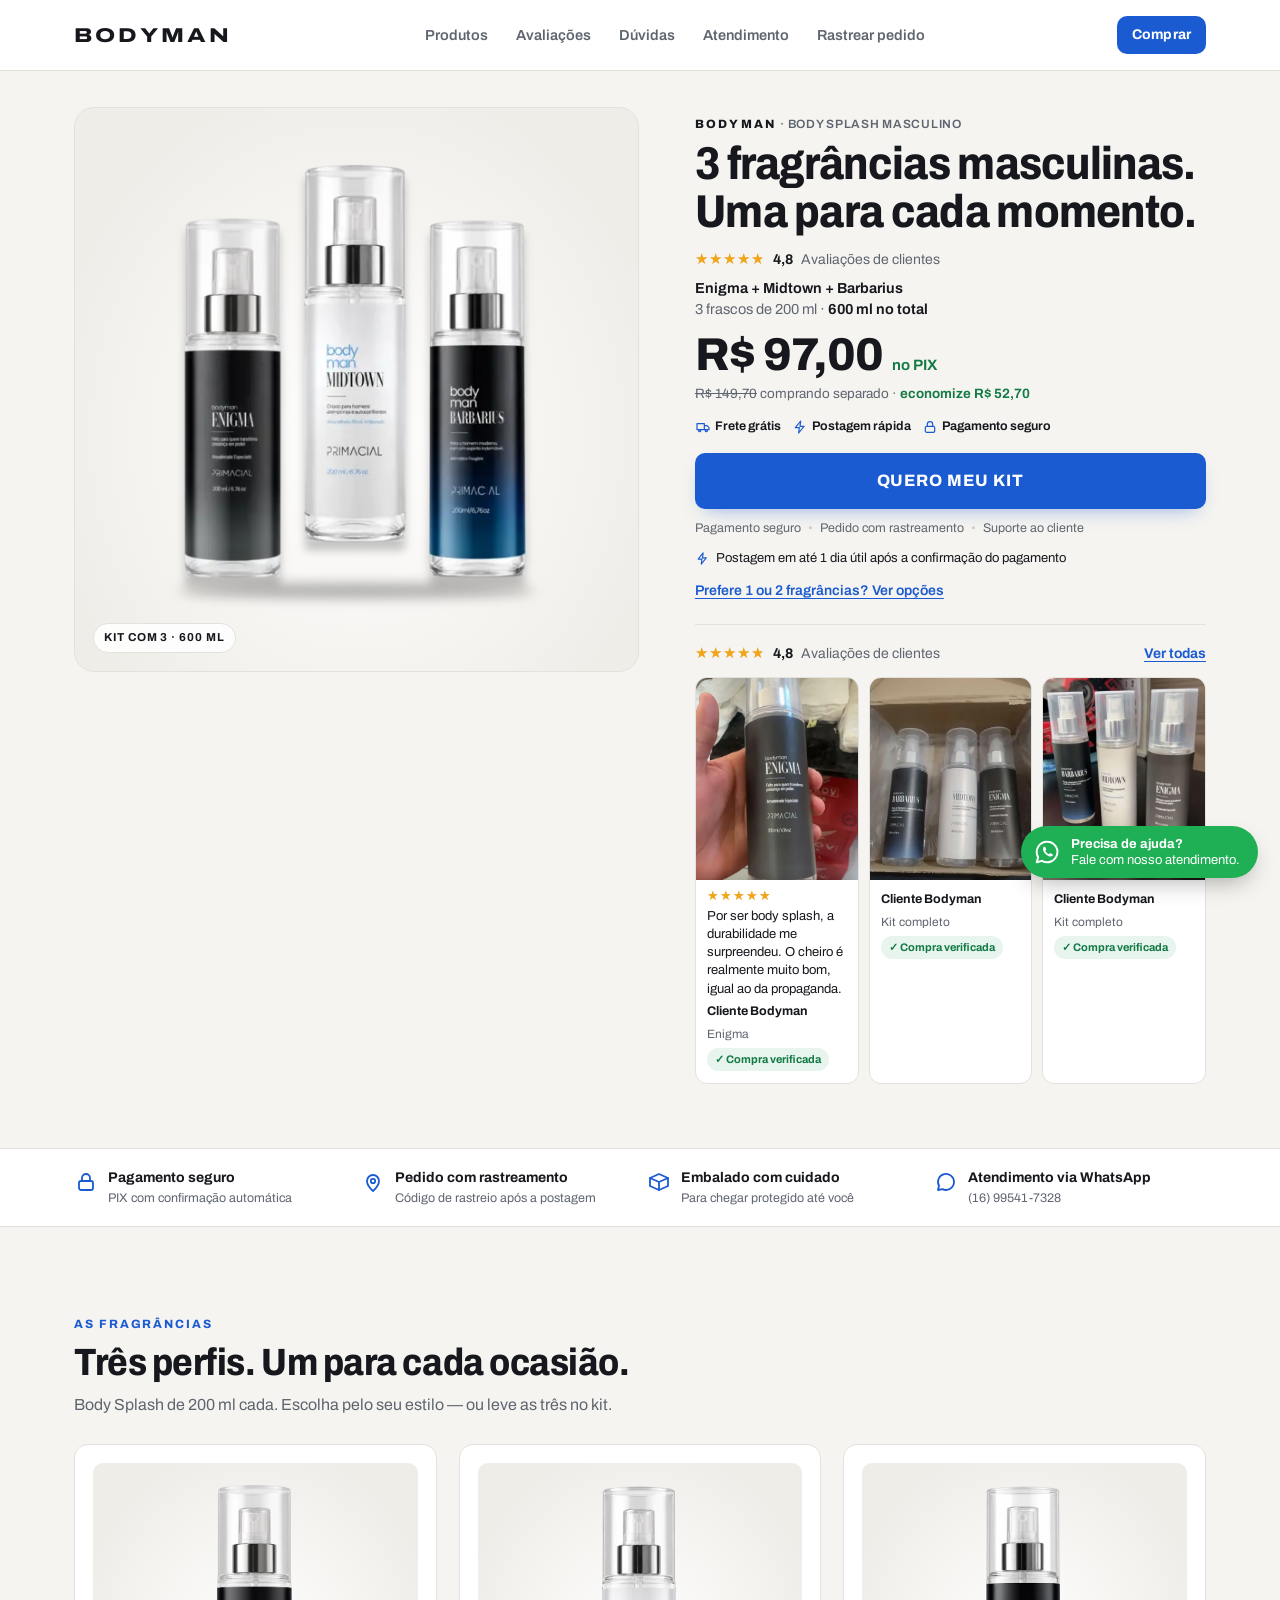
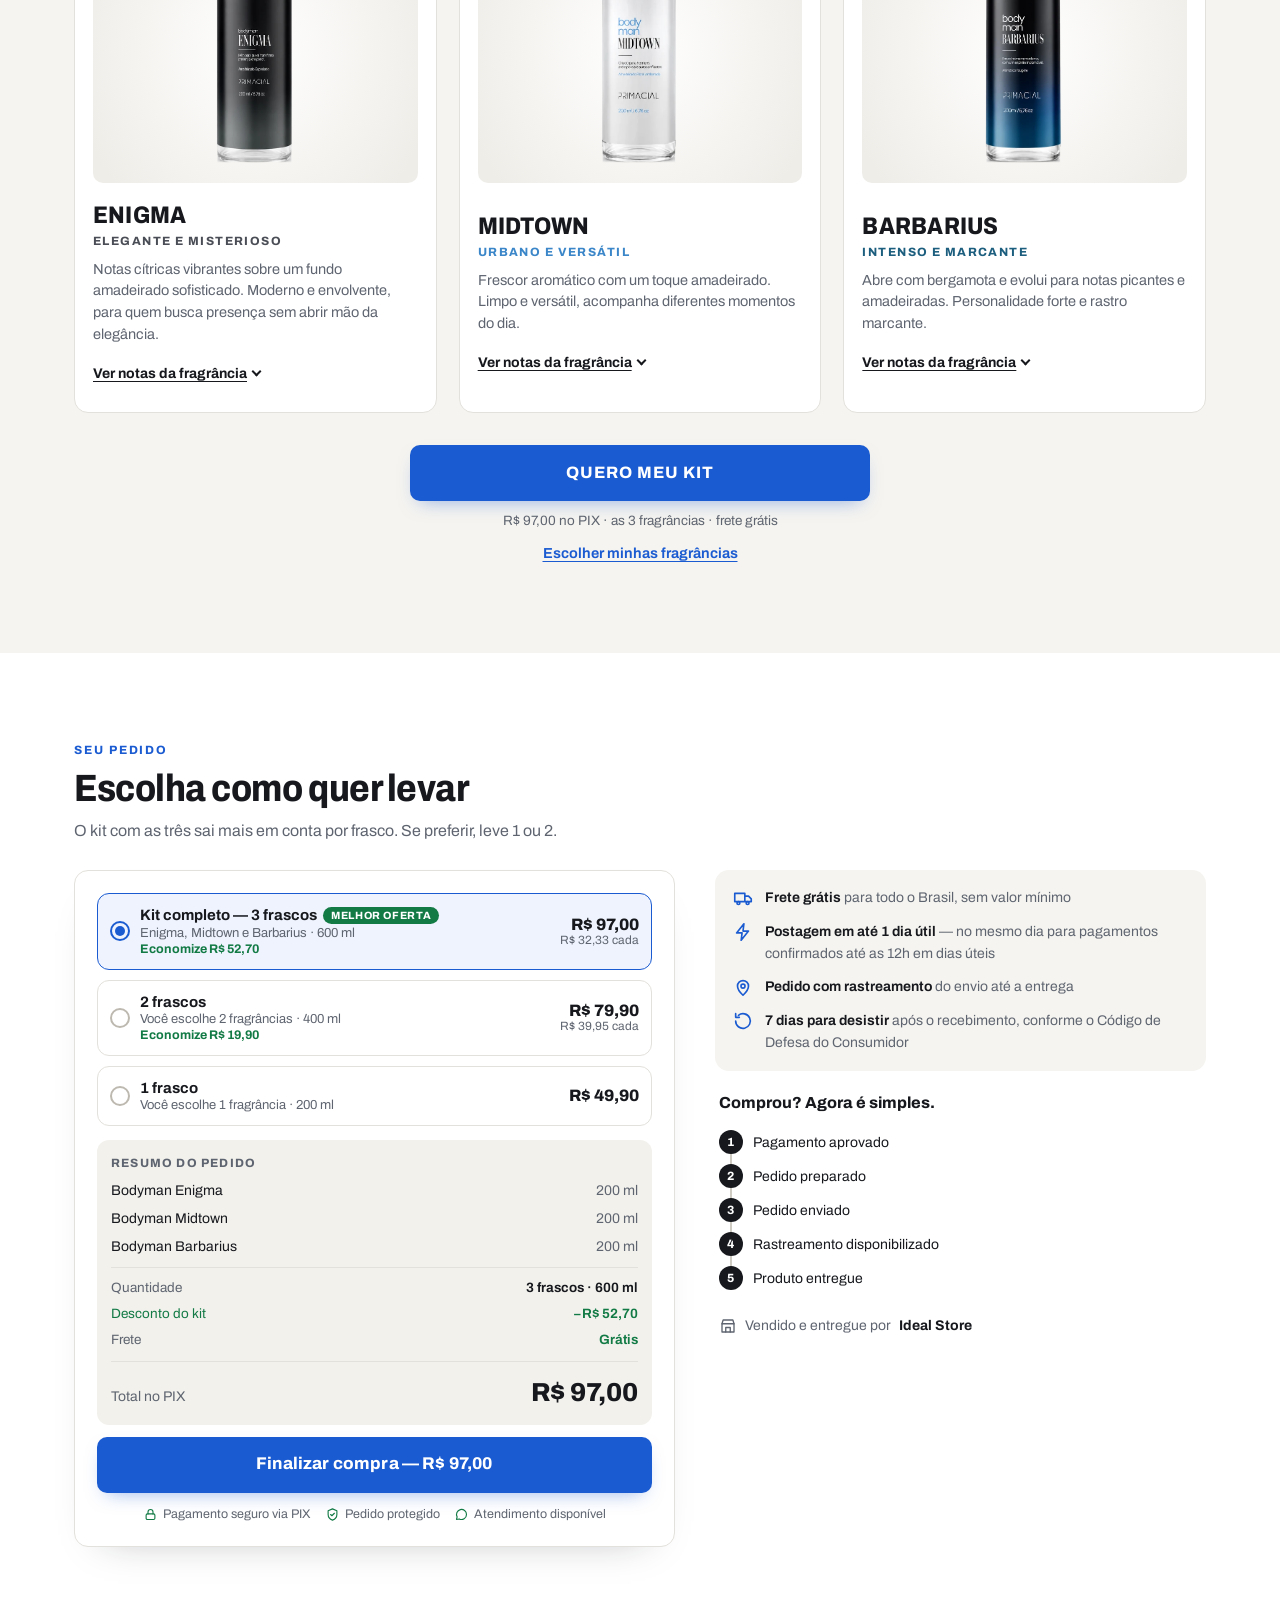
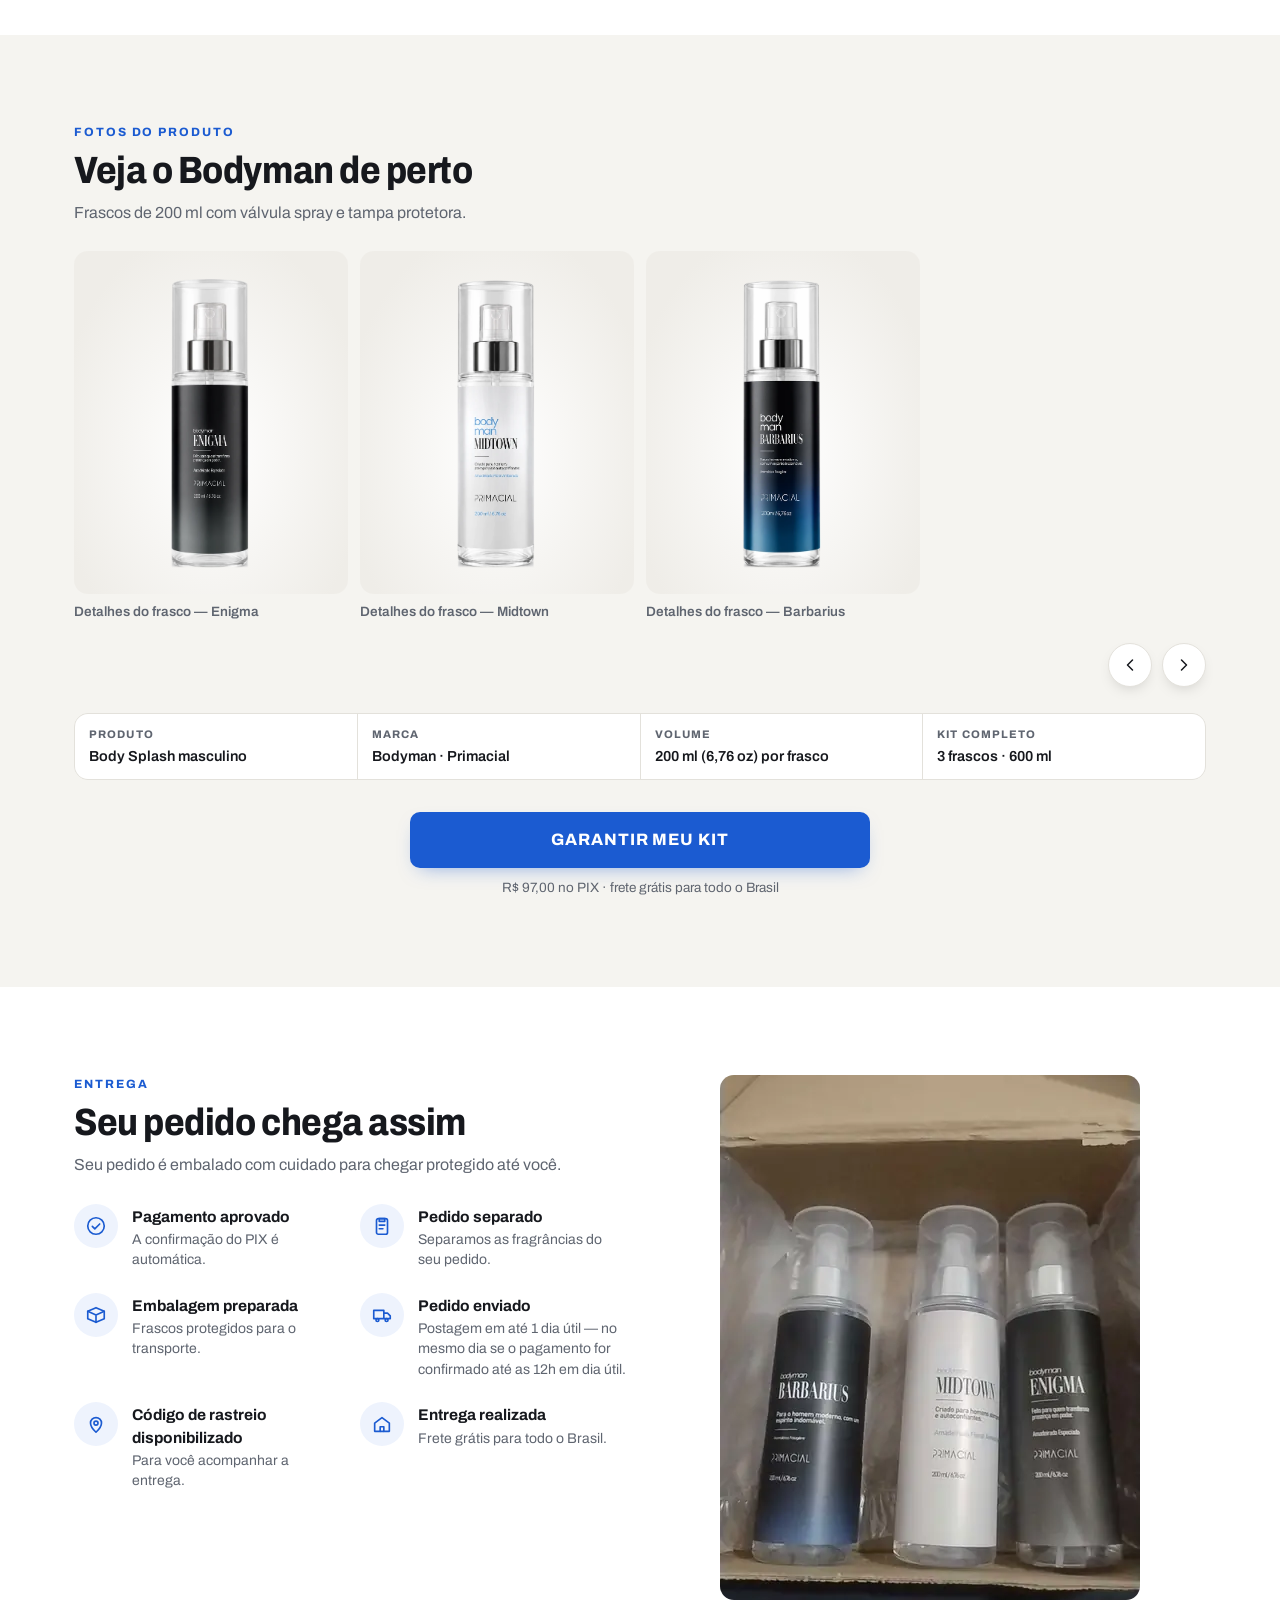
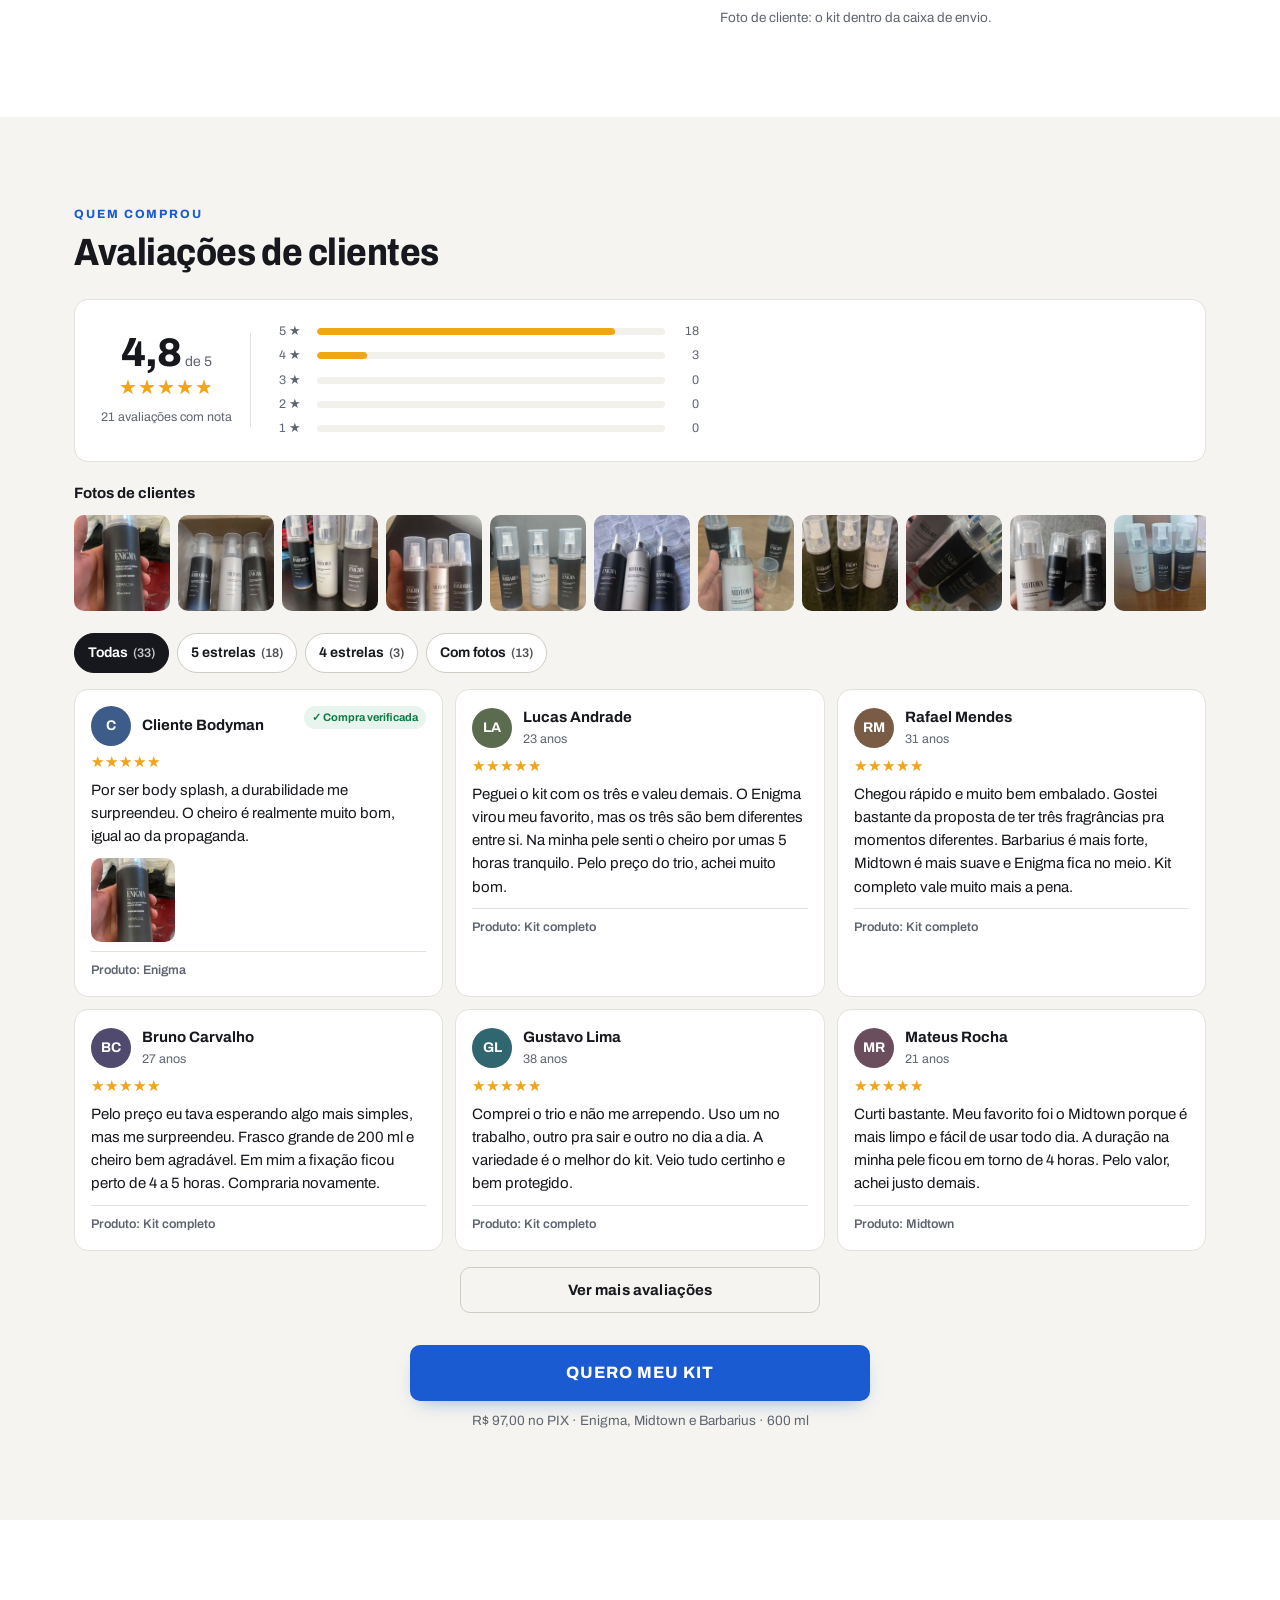
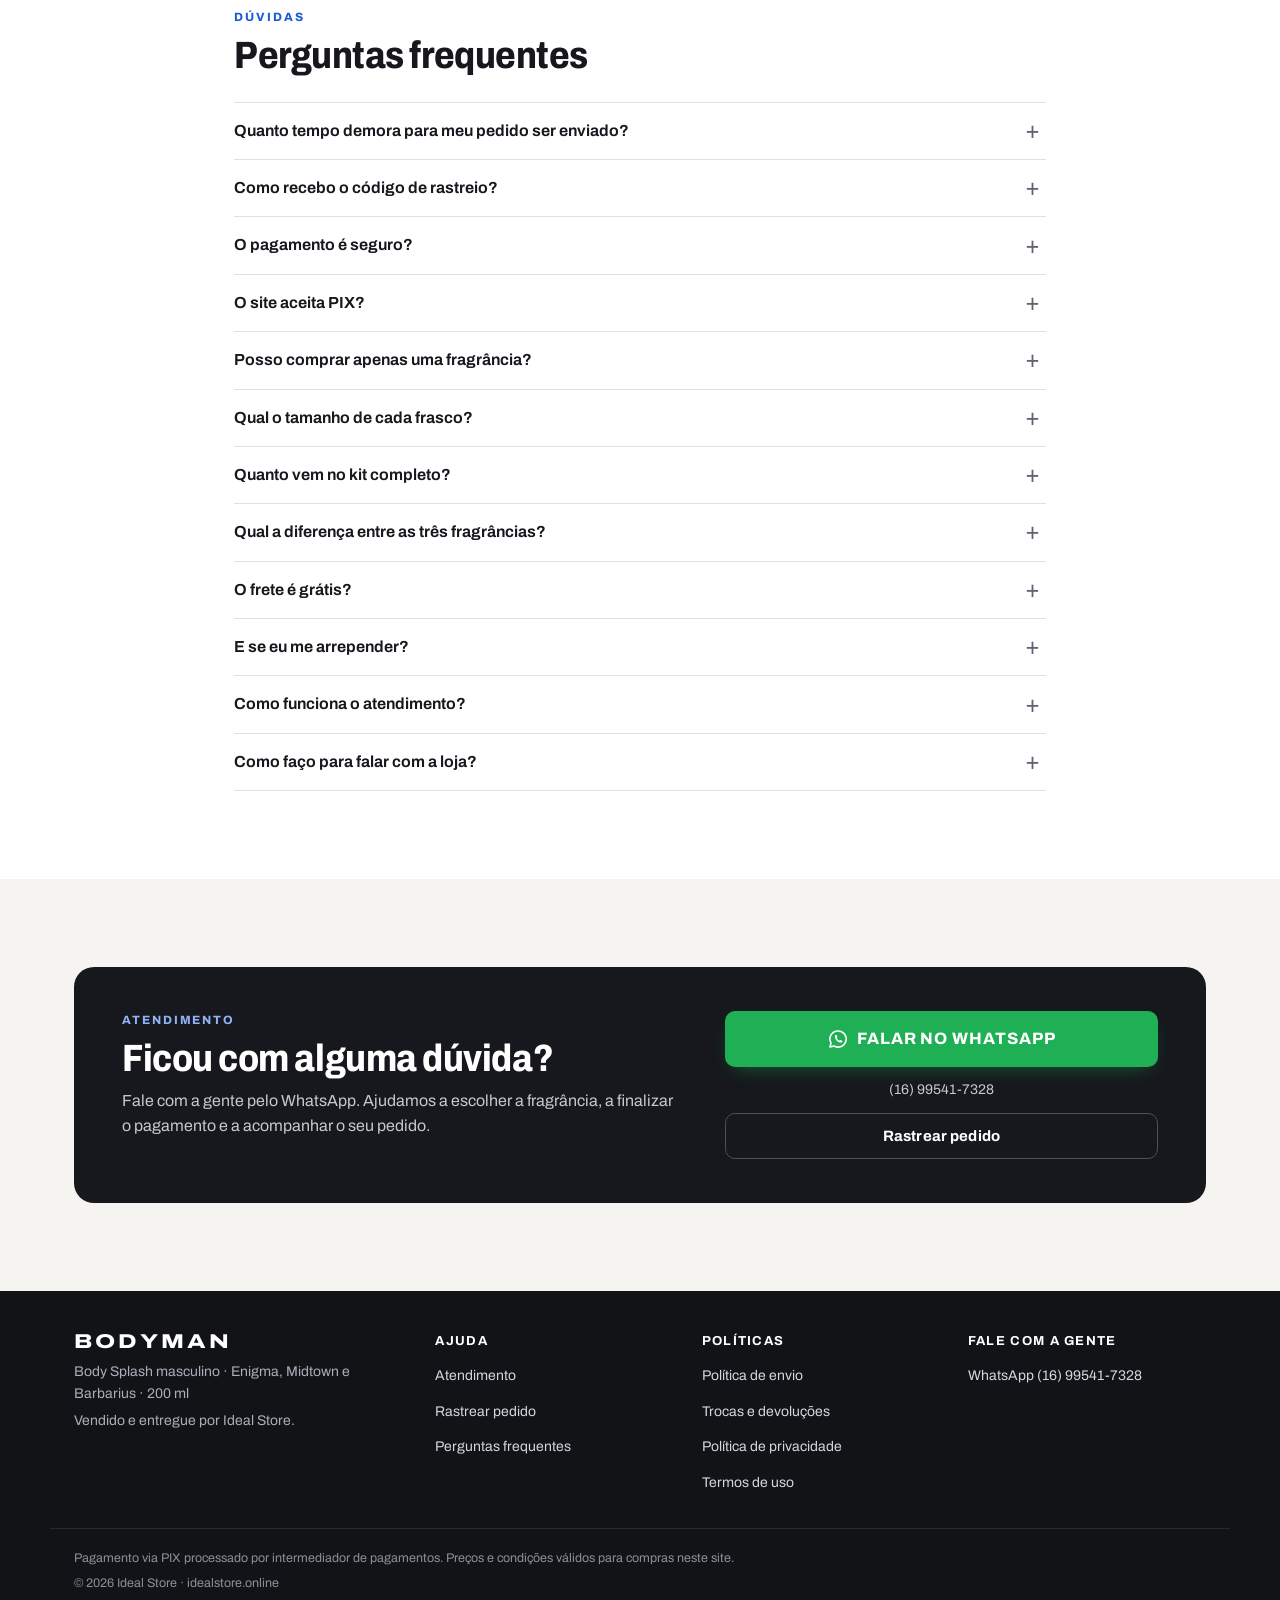
==== commit 01063ac8: "Instala o pixel do Meta 2207402056499689 junto com o existente - O novo pixel é registrado no mesmo " ====
--- a/index.html
+++ b/index.html
@@ -25,6 +25,9 @@
 <link rel="stylesheet" href="style.css?v=20261002">
 
 <!-- Meta Pixel Code -->
+<!-- Dois pixels: o original (2179392679290317) e o novo (2207402056499689).
+     O script do Meta carrega uma vez só; o PageView e todos os outros
+     eventos do site vão para os dois pixels, sem duplicar. -->
 <script>
 !function(f,b,e,v,n,t,s)
 {if(f.fbq)return;n=f.fbq=function(){n.callMethod?
@@ -35,10 +38,14 @@
 s.parentNode.insertBefore(t,s)}(window, document,'script',
 'https://connect.facebook.net/en_US/fbevents.js');
 fbq('init', '2179392679290317');
+fbq('init', '2207402056499689');
 fbq('track', 'PageView');
 </script>
 <noscript><img height="1" width="1" style="display:none"
 src="https://www.facebook.com/tr?id=2179392679290317&ev=PageView&noscript=1"
+/></noscript>
+<noscript><img height="1" width="1" style="display:none"
+src="https://www.facebook.com/tr?id=2207402056499689&ev=PageView&noscript=1"
 /></noscript>
 <!-- End Meta Pixel Code -->
 
--- a/style.css
+++ b/style.css
@@ -226,7 +226,7 @@
 .bm-mini-av-corpo .bm-stars{font-size:13px;}
 .bm-mini-av-texto{
   font-size:13px;line-height:1.4;margin:0;color:var(--bm-txt);
-  display:-webkit-box;-webkit-line-clamp:3;-webkit-box-orient:vertical;overflow:hidden;
+  display:-webkit-box;-webkit-line-clamp:7;-webkit-box-orient:vertical;overflow:hidden;
 }
 .bm-mini-av-nome{font-size:12.5px;font-weight:700;margin:0;}
 .bm-mini-av-meta{font-size:12px;color:var(--bm-muted);margin:0;}
@@ -495,6 +495,7 @@
 .bm-av-card--foto .bm-thumb{border-radius:0;aspect-ratio:4/5;}
 .bm-av-tile-txt{padding:10px 12px 12px;}
 .bm-av-tile-txt .bm-av-nome{font-size:13.5px;}
+.bm-av-tile-txt .bm-stars{font-size:13px;margin-bottom:5px;}
 .bm-av-tile-txt .bm-av-meta{font-size:12px;}
 .bm-av-vazio{color:var(--bm-muted);text-align:center;padding:18px;margin:0;grid-column:1/-1;}
 .bm-av-mais{display:flex;width:100%;max-width:360px;margin:16px auto 0;}
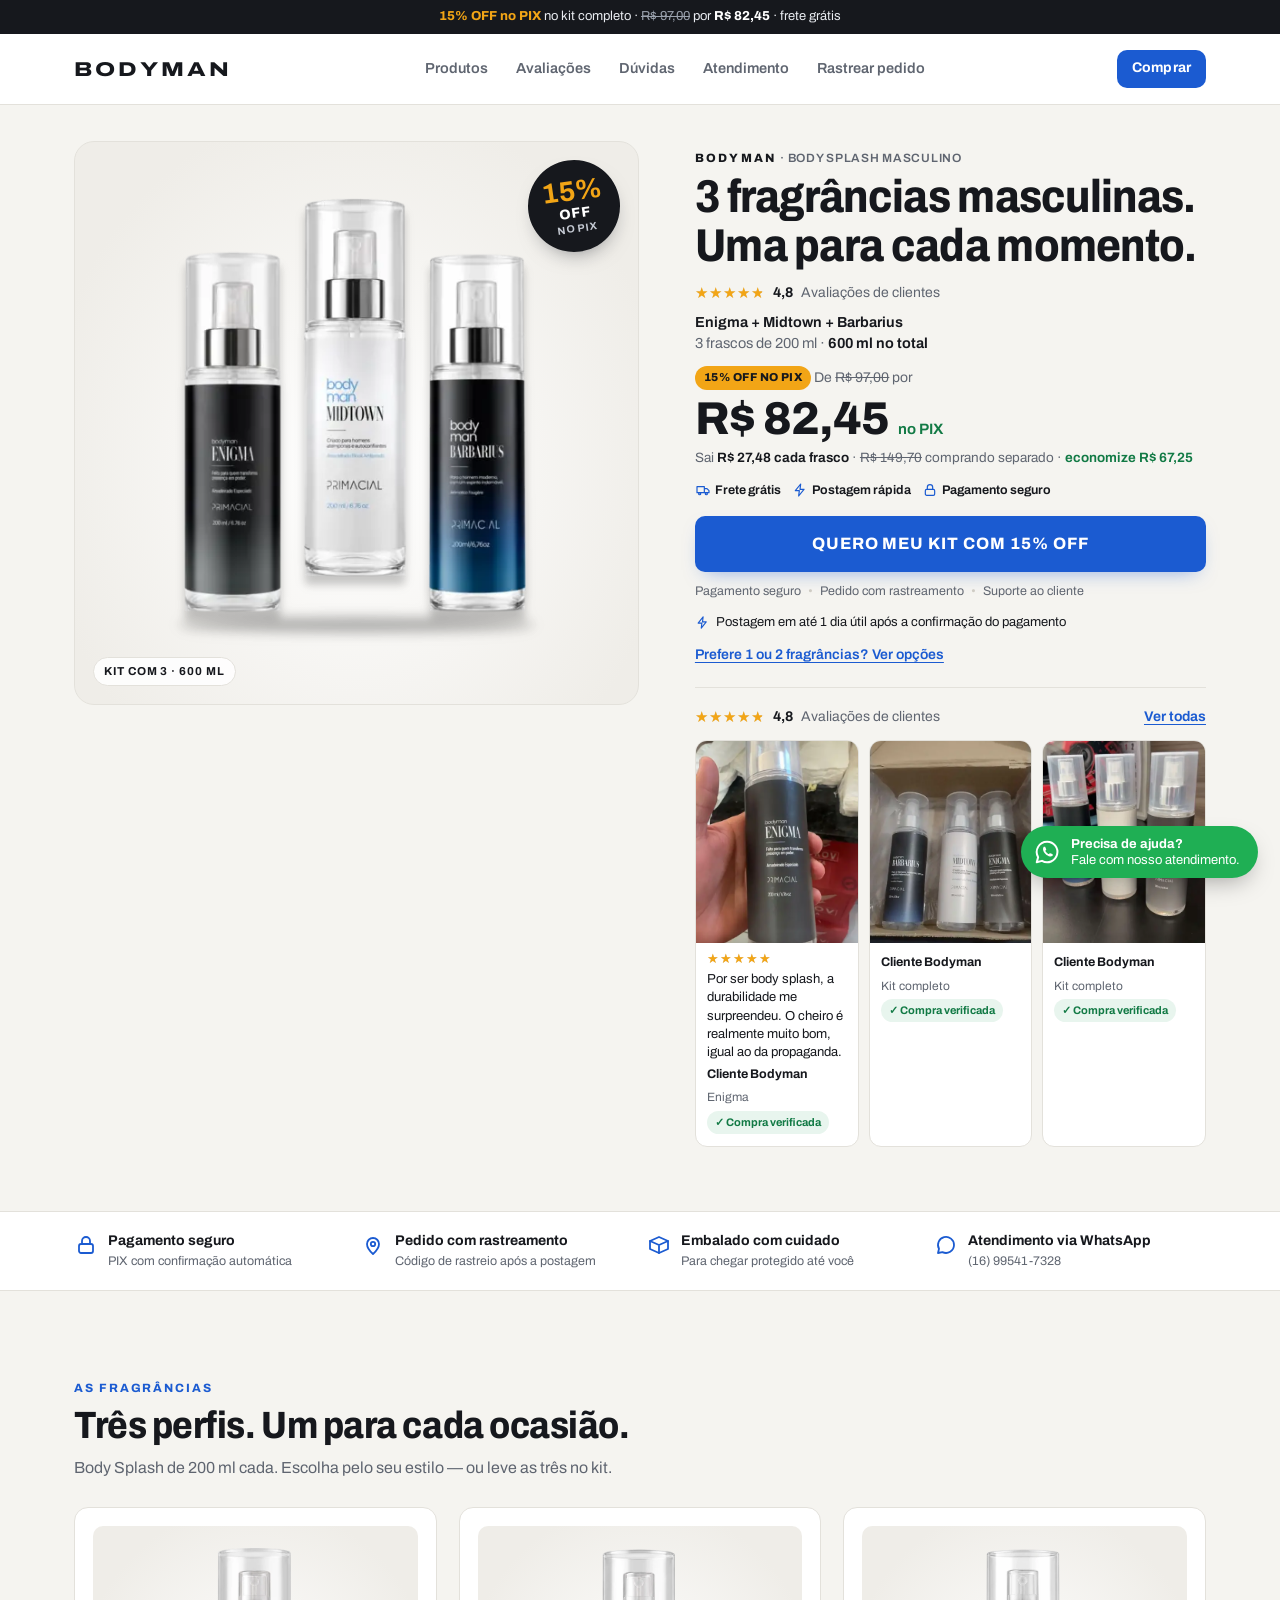
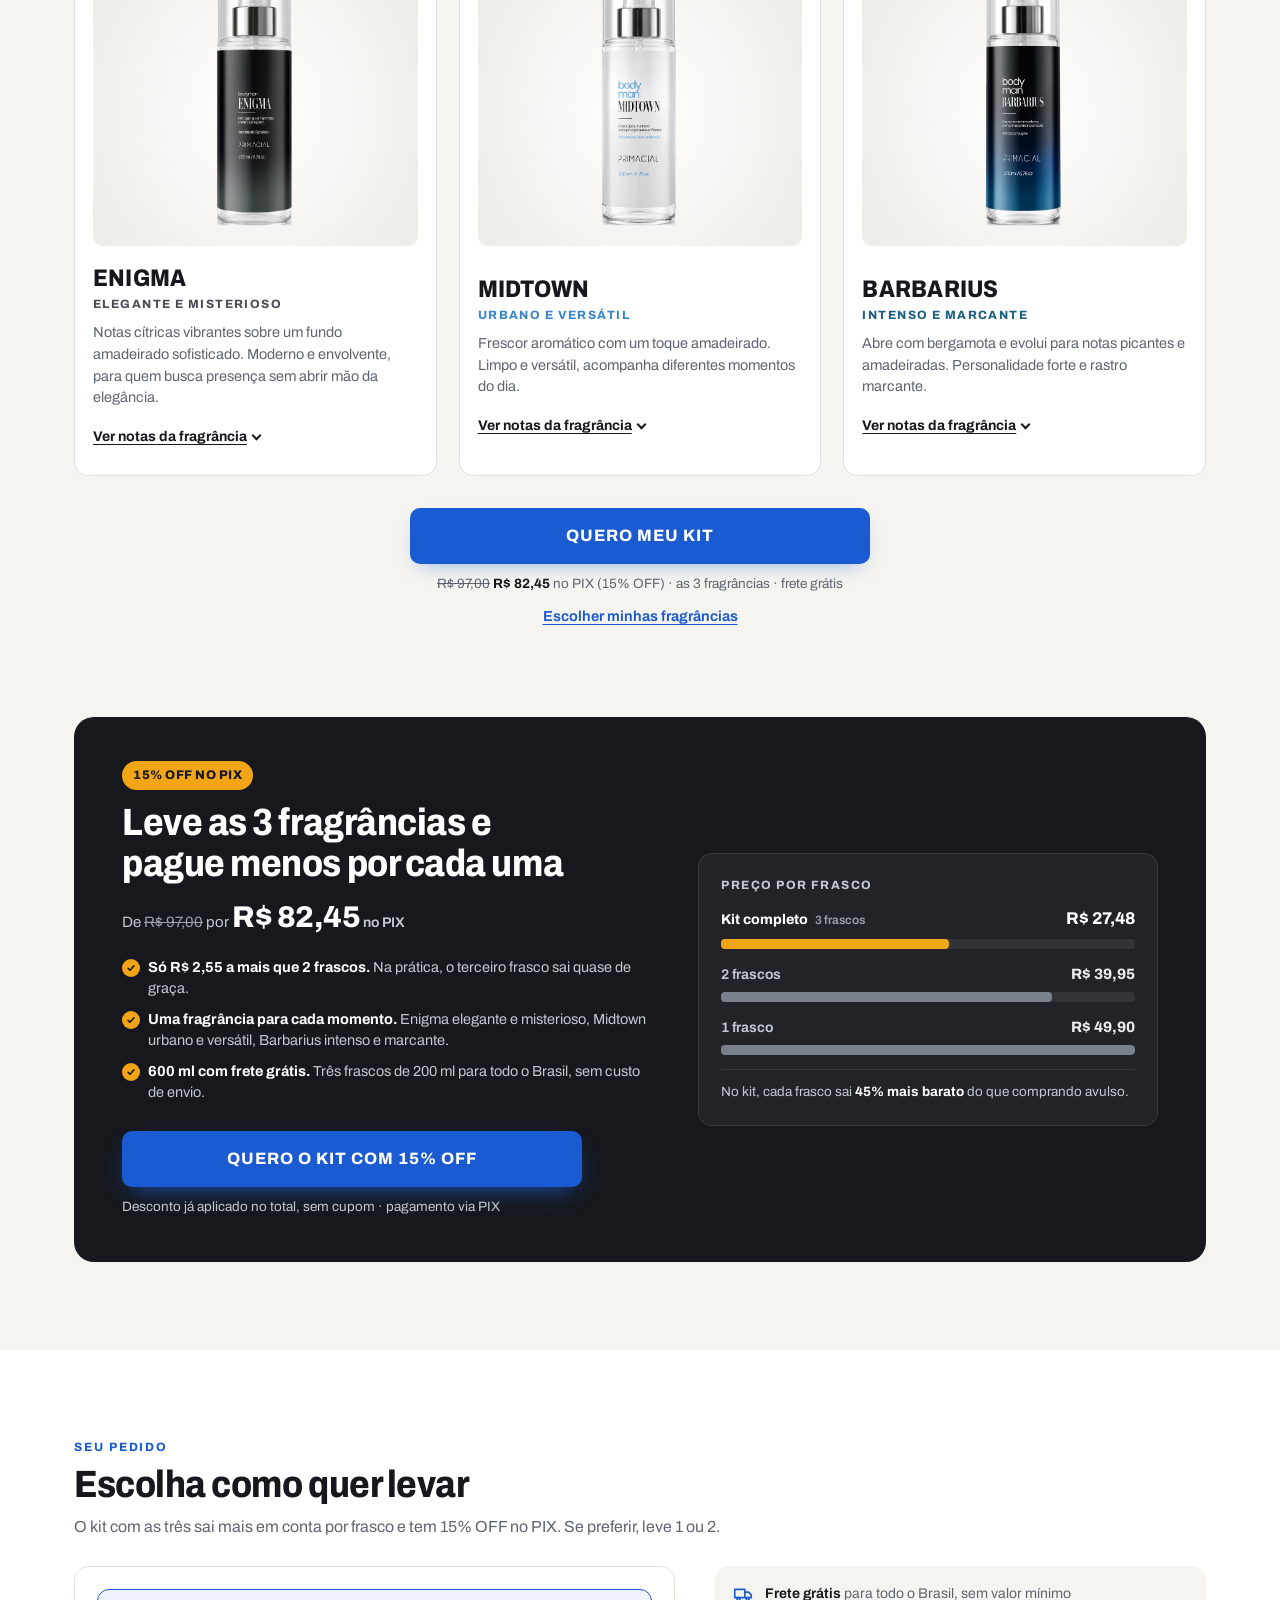
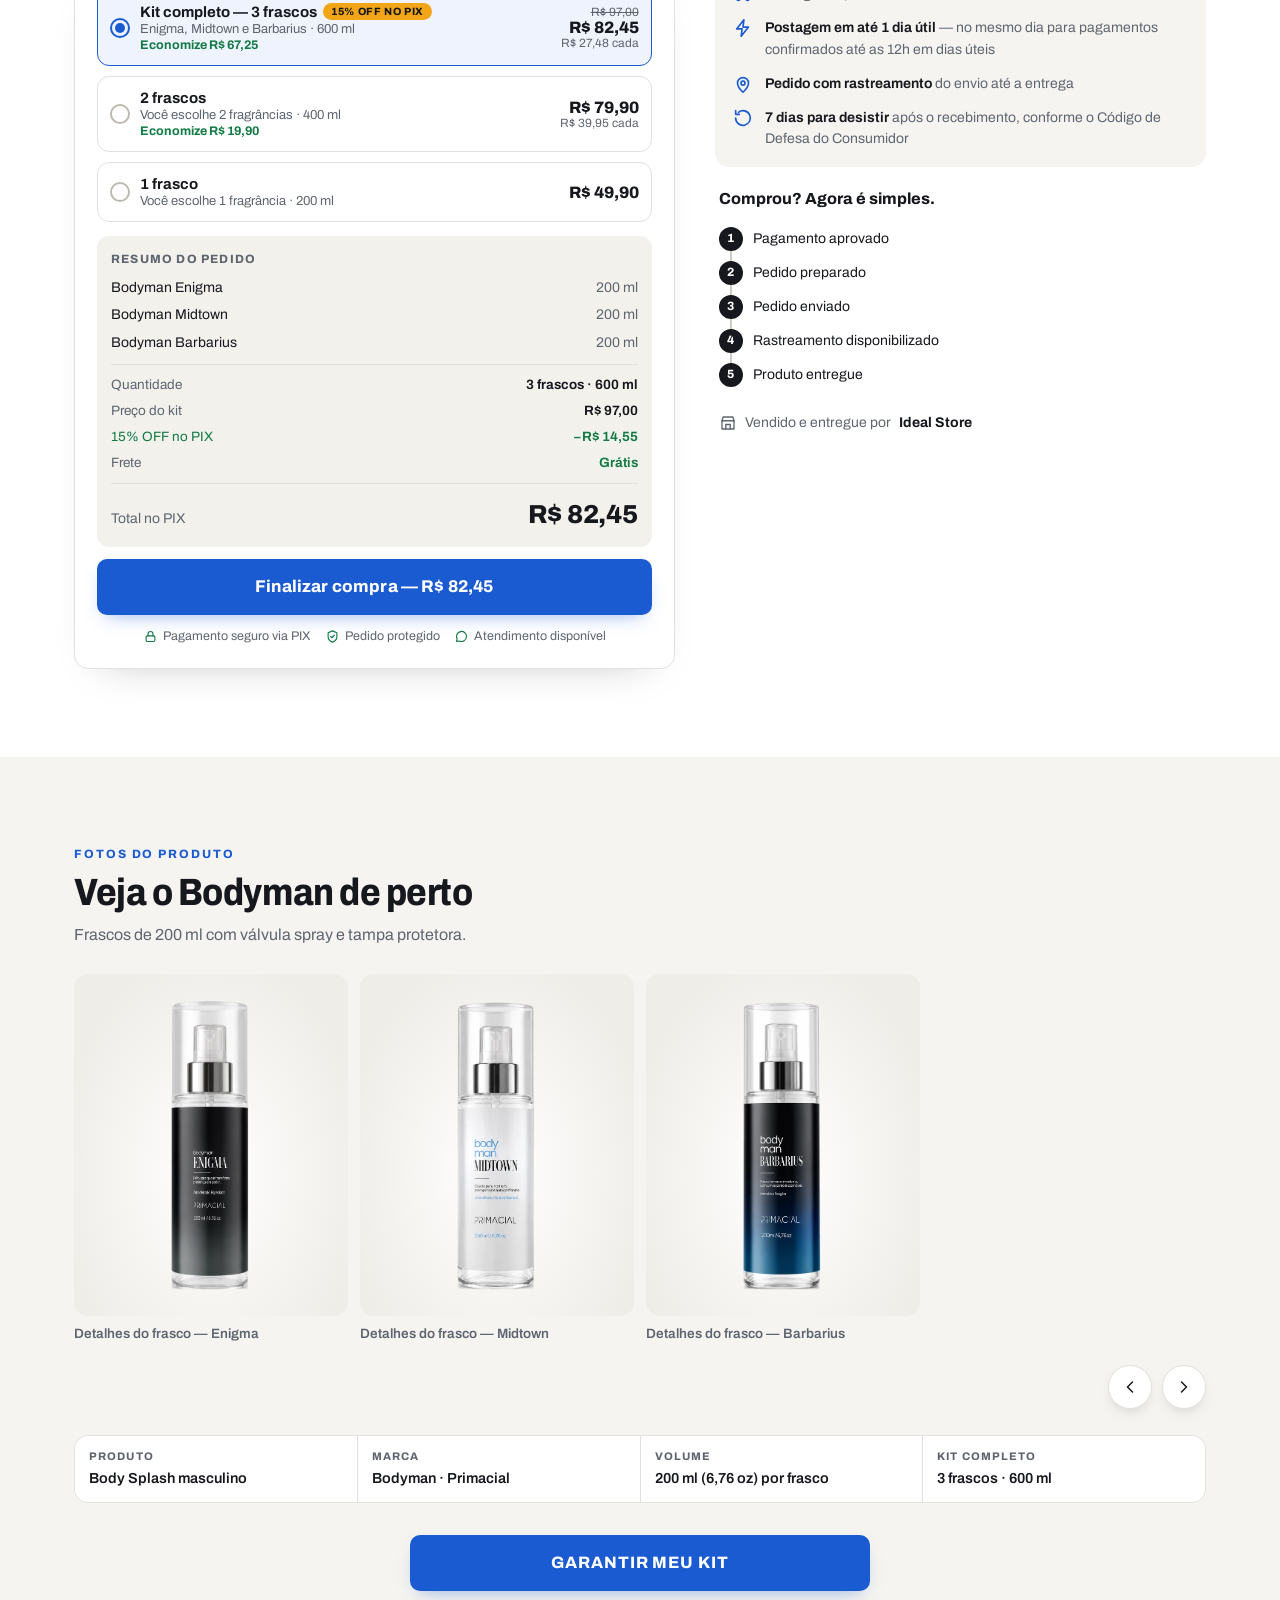
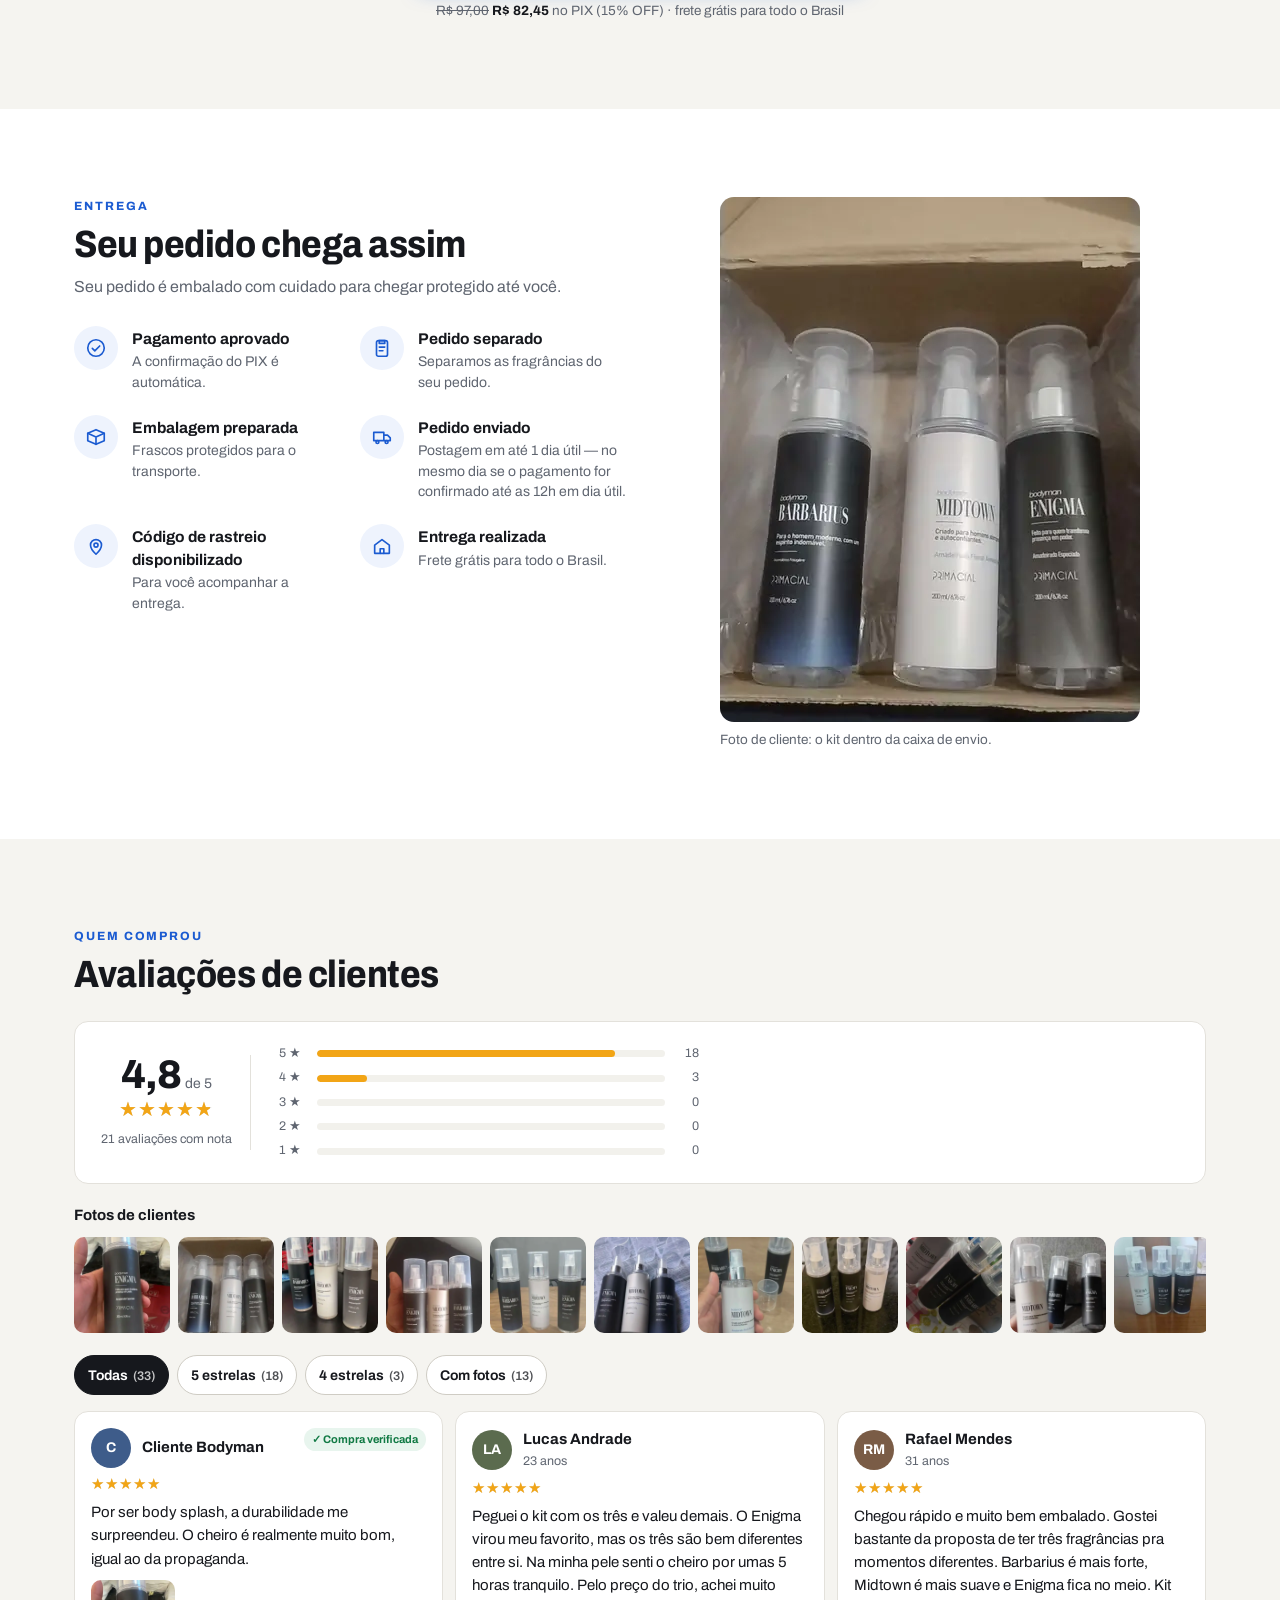
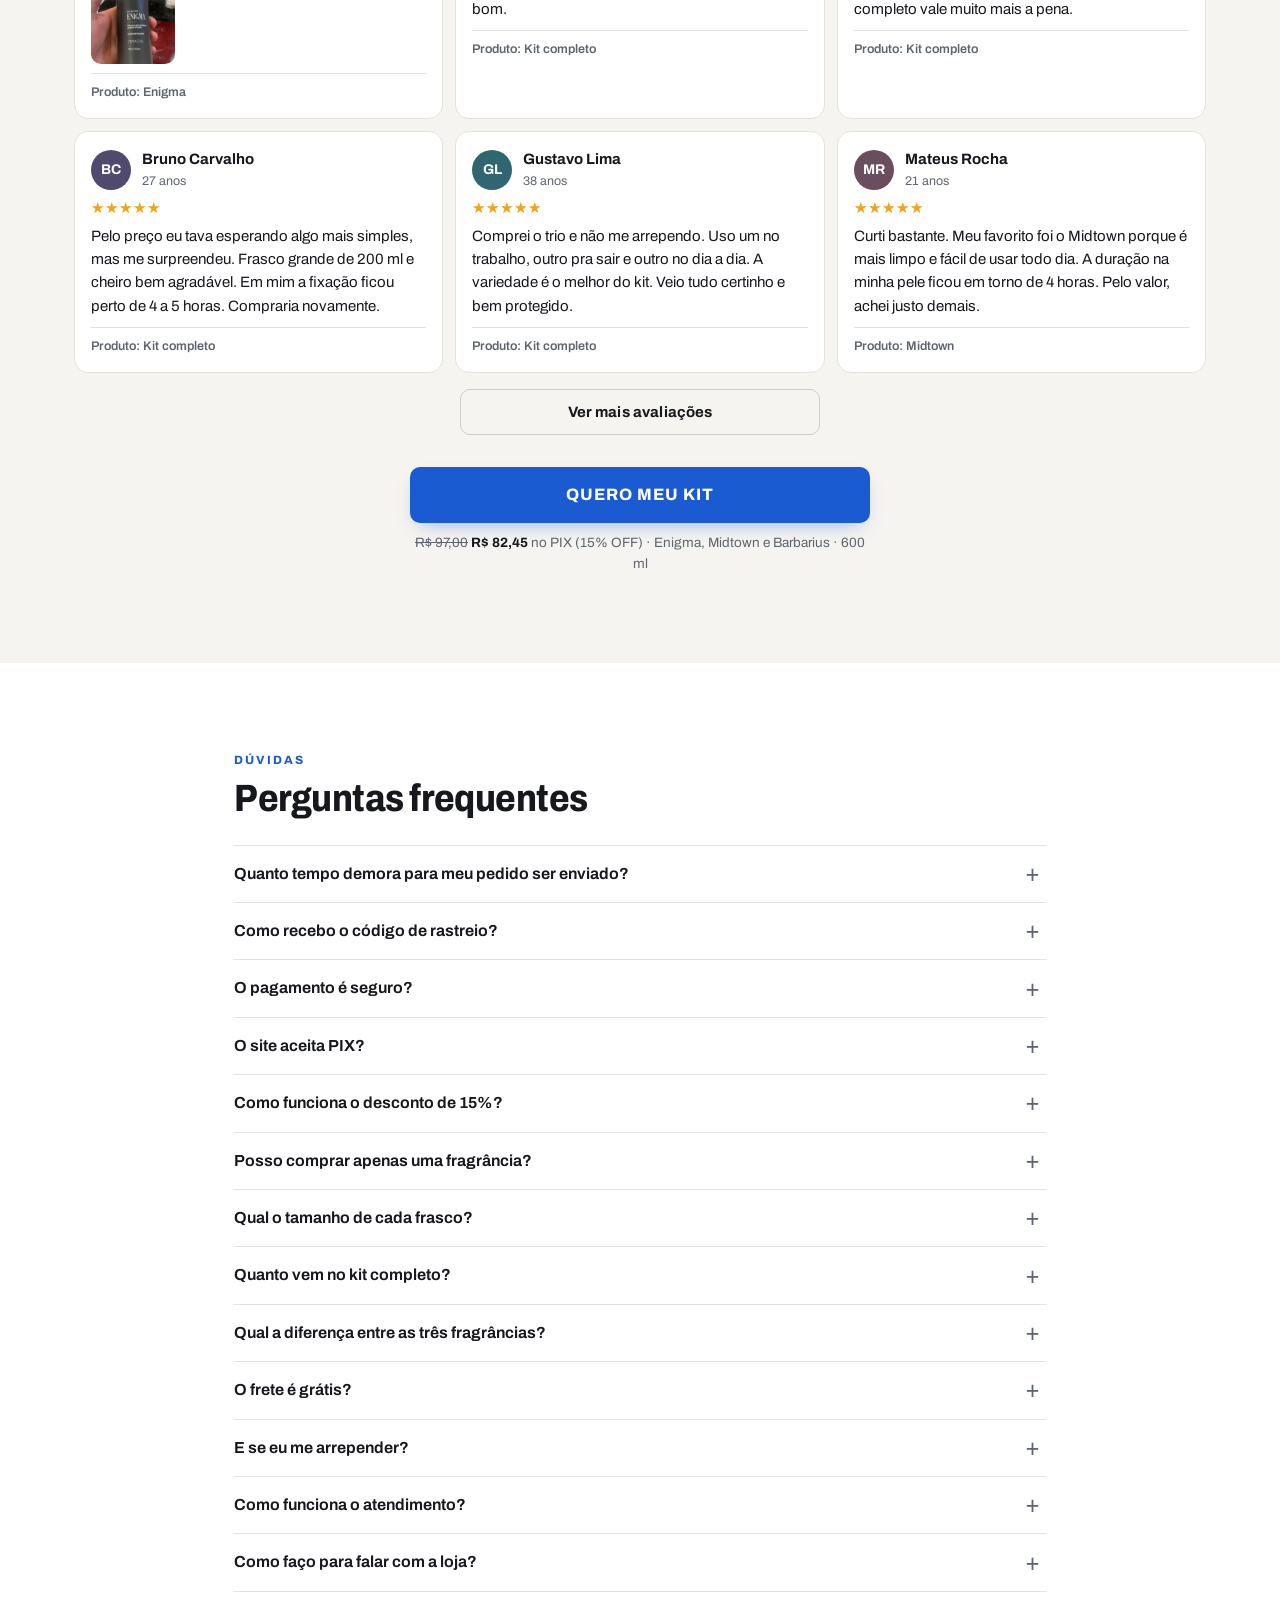
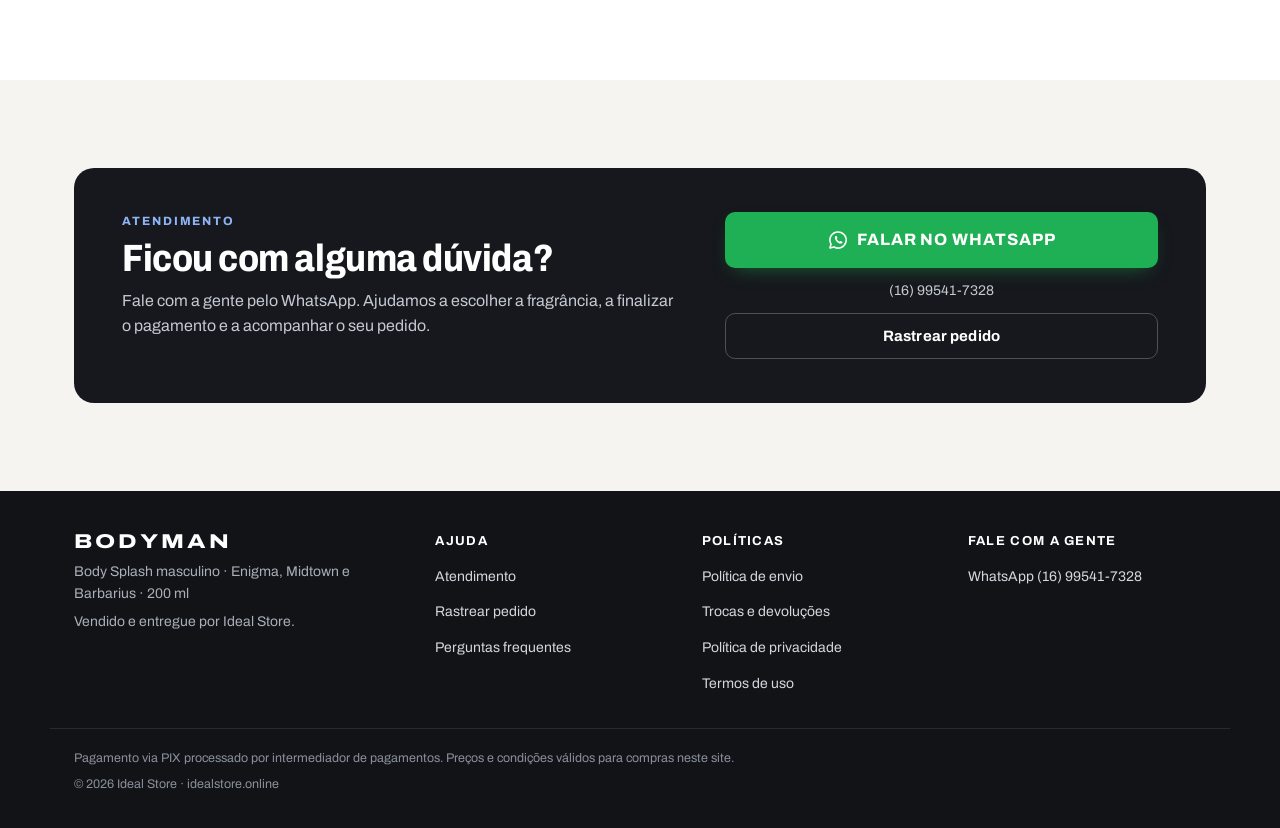
==== commit c3799ee3: "Promoção: kit completo com 15% OFF no PIX (R$ 97,00 por R$ 82,45) - Servidor: PLANS.triple passa a c" ====
--- a/index.html
+++ b/index.html
@@ -22,12 +22,9 @@
 <link rel="apple-touch-icon" href="img/apple-touch-icon.png">
 <script>document.documentElement.className='js';</script>
 <link rel="preload" as="image" href="img/kit-bodyman-845.webp" imagesrcset="img/kit-bodyman-460.webp 460w, img/kit-bodyman-600.webp 600w, img/kit-bodyman-845.webp 845w" imagesizes="(min-width: 961px) 420px, 45vw" fetchpriority="high">
-<link rel="stylesheet" href="style.css?v=20261002">
+<link rel="stylesheet" href="style.css?v=20261007">
 
 <!-- Meta Pixel Code -->
-<!-- Dois pixels: o original (2179392679290317) e o novo (2207402056499689).
-     O script do Meta carrega uma vez só; o PageView e todos os outros
-     eventos do site vão para os dois pixels, sem duplicar. -->
 <script>
 !function(f,b,e,v,n,t,s)
 {if(f.fbq)return;n=f.fbq=function(){n.callMethod?
@@ -37,13 +34,9 @@
 t.src=v;s=b.getElementsByTagName(e)[0];
 s.parentNode.insertBefore(t,s)}(window, document,'script',
 'https://connect.facebook.net/en_US/fbevents.js');
-fbq('init', '2179392679290317');
 fbq('init', '2207402056499689');
 fbq('track', 'PageView');
 </script>
-<noscript><img height="1" width="1" style="display:none"
-src="https://www.facebook.com/tr?id=2179392679290317&ev=PageView&noscript=1"
-/></noscript>
 <noscript><img height="1" width="1" style="display:none"
 src="https://www.facebook.com/tr?id=2207402056499689&ev=PageView&noscript=1"
 /></noscript>
@@ -60,12 +53,17 @@
  "image":["https://idealstore.online/img/og-bodyman.jpg"],
  "description":"Kit com três Body Splash masculinos Bodyman de 200 ml cada: Enigma, Midtown e Barbarius. 600 ml no total.",
  "brand":{"@type":"Brand","name":"Bodyman"},
- "offers":{"@type":"Offer","url":"https://idealstore.online/","priceCurrency":"BRL","price":"97.00",
+ "offers":{"@type":"Offer","url":"https://idealstore.online/","priceCurrency":"BRL","price":"82.45",
    "availability":"https://schema.org/InStock","seller":{"@type":"Organization","name":"Ideal Store"}}}
 </script>
 </head>
 <body>
 <a class="bm-pular" href="#conteudo">Pular para o conteúdo</a>
+
+<!-- faixa da promoção do kit (some sozinha se TRIPLE_PIX_DISCOUNT = 0 no script.js) -->
+<a class="bm-faixa" href="#promo-kit" data-promo>
+  <b><span data-off>15%</span> OFF no PIX</b> no kit completo · <s data-cheio="triple">R$ 97,00</s> por <b data-preco="triple">R$ 82,45</b> · frete grátis
+</a>
 
 <!-- ====================== CABEÇALHO ====================== -->
 <header class="bm-header" id="topo">
@@ -107,6 +105,7 @@
                alt="Kit Bodyman com os três Body Splash de 200 ml: Enigma, Midtown e Barbarius"
                fetchpriority="high" decoding="async">
           <span class="bm-palco-tag">Kit com 3 · 600 ml</span>
+          <span class="bm-palco-off" data-promo aria-hidden="true"><b data-off>15%</b>OFF<small>no PIX</small></span>
         </div>
       </div>
 
@@ -124,8 +123,9 @@
         <p class="bm-kit-linha"><b>Enigma + Midtown + Barbarius</b><br>3 frascos de 200&nbsp;ml · <b>600&nbsp;ml no total</b></p>
 
         <div class="bm-preco-bloco">
-          <p class="bm-preco"><span data-preco="triple">R$ 97,00</span> <small>no PIX</small></p>
-          <p class="bm-preco-de"><s data-de="triple">R$ 149,70</s> comprando separado · <b>economize <span data-econ="triple">R$ 52,70</span></b></p>
+          <p class="bm-preco-cheio" data-promo><span class="bm-off-pill"><span data-off>15%</span> OFF no PIX</span> De <s data-cheio="triple">R$ 97,00</s> por</p>
+          <p class="bm-preco"><span data-preco="triple">R$ 82,45</span> <small>no PIX</small></p>
+          <p class="bm-preco-de">Sai <b class="bm-preco-un"><span data-unit="triple">R$ 27,48</span> cada frasco</b> · <s data-de="triple">R$ 149,70</s> comprando separado · <b>economize <span data-econ="triple">R$ 67,25</span></b></p>
         </div>
 
         <ul class="bm-chips">
@@ -134,7 +134,7 @@
           <li><svg viewBox="0 0 24 24" aria-hidden="true"><rect x="5" y="11" width="14" height="9" rx="2"/><path d="M8 11V8a4 4 0 0 1 8 0v3"/></svg>Pagamento seguro</li>
         </ul>
 
-        <button type="button" class="bm-btn bm-btn--lg bm-cta" id="bm-cta-hero" data-acao="kit" data-cta="hero">Quero meu kit</button>
+        <button type="button" class="bm-btn bm-btn--lg bm-cta" id="bm-cta-hero" data-acao="kit" data-cta="hero"><span>Quero meu kit<span data-promo> com <span data-off>15%</span> OFF</span></span></button>
         <p class="bm-cta-selos">Pagamento seguro <i aria-hidden="true">•</i> Pedido com rastreamento <i aria-hidden="true">•</i> Suporte ao cliente</p>
         <p class="bm-envio-hoje" data-envio-hero><svg viewBox="0 0 24 24" aria-hidden="true"><path d="M13 3L5 13h6l-1 8 8-10h-6z"/></svg><span>Postagem em até 1 dia útil após a confirmação do pagamento</span></p>
         <p class="bm-hero-alt"><a href="#oferta" data-acao="oferta" data-cta="hero-opcoes">Prefere 1 ou 2 fragrâncias? Ver opções</a></p>
@@ -240,9 +240,56 @@
 
       <div class="bm-cta-bloco">
         <button type="button" class="bm-btn bm-btn--lg bm-cta" data-acao="kit" data-cta="fragrancias">Quero meu kit</button>
-        <p class="bm-cta-sub"><span data-preco="triple">R$ 97,00</span> no PIX · as 3 fragrâncias · frete grátis</p>
+        <p class="bm-cta-sub"><s data-promo data-cheio="triple">R$ 97,00</s> <b data-preco="triple">R$ 82,45</b> no PIX<span data-promo> (<span data-off>15%</span> OFF)</span> · as 3 fragrâncias · frete grátis</p>
         <a class="bm-cta-link" href="#oferta" data-acao="oferta" data-cta="fragrancias-opcoes">Escolher minhas fragrâncias</a>
       </div>
+    </div>
+  </section>
+
+  <!-- ====================== PROMOÇÃO DO KIT ======================
+       Números calculados pelo script.js a partir dos preços do CONFIG.
+       Some sozinho se TRIPLE_PIX_DISCOUNT = 0. -->
+  <section class="bm-secao bm-promo" id="promo-kit" aria-labelledby="promo-titulo" data-promo>
+    <div class="bm-wrap">
+     <div class="bm-promo-in">
+      <div class="bm-promo-txt">
+        <p class="bm-promo-selo"><span data-off>15%</span> OFF no PIX</p>
+        <h2 class="bm-h2" id="promo-titulo">Leve as 3 fragrâncias e pague menos por cada uma</h2>
+        <p class="bm-promo-preco">De <s data-cheio="triple">R$ 97,00</s> por <b data-preco="triple">R$ 82,45</b> <small>no PIX</small></p>
+        <ul class="bm-promo-motivos">
+          <li><b>Só <span data-diff>R$ 2,55</span> a mais que 2 frascos.</b> Na prática, o terceiro frasco sai quase de graça.</li>
+          <li><b>Uma fragrância para cada momento.</b> Enigma elegante e misterioso, Midtown urbano e versátil, Barbarius intenso e marcante.</li>
+          <li><b>600 ml com frete grátis.</b> Três frascos de 200 ml para todo o Brasil, sem custo de envio.</li>
+        </ul>
+      </div>
+
+      <figure class="bm-comp">
+        <figcaption class="bm-comp-titulo">Preço por frasco</figcaption>
+        <ul class="bm-comp-lista">
+          <li class="bm-comp-item" data-destaque="true">
+            <span class="bm-comp-nome">Kit completo <small>3 frascos</small></span>
+            <span class="bm-comp-trilho"><i data-barra="triple" style="width:55%"></i></span>
+            <b class="bm-comp-valor"><span data-unit="triple">R$ 27,48</span></b>
+          </li>
+          <li class="bm-comp-item">
+            <span class="bm-comp-nome">2 frascos</span>
+            <span class="bm-comp-trilho"><i data-barra="double" style="width:80%"></i></span>
+            <b class="bm-comp-valor"><span data-unit="double">R$ 39,95</span></b>
+          </li>
+          <li class="bm-comp-item">
+            <span class="bm-comp-nome">1 frasco</span>
+            <span class="bm-comp-trilho"><i data-barra="single" style="width:100%"></i></span>
+            <b class="bm-comp-valor"><span data-preco="single">R$ 49,90</span></b>
+          </li>
+        </ul>
+        <p class="bm-comp-nota">No kit, cada frasco sai <b><span data-menos>45%</span> mais barato</b> do que comprando avulso.</p>
+      </figure>
+
+      <div class="bm-cta-bloco bm-promo-cta">
+        <button type="button" class="bm-btn bm-btn--lg bm-cta" data-acao="kit" data-cta="promo"><span>Quero o kit com <span data-off>15%</span> OFF</span></button>
+        <p class="bm-cta-sub">Desconto já aplicado no total, sem cupom · pagamento via PIX</p>
+      </div>
+     </div>
     </div>
   </section>
 
@@ -252,7 +299,7 @@
       <header class="bm-secao-cab">
         <p class="bm-sobre">Seu pedido</p>
         <h2 class="bm-h2" id="of-titulo">Escolha como quer levar</h2>
-        <p class="bm-lead">O kit com as três sai mais em conta por frasco. Se preferir, leve 1 ou 2.</p>
+        <p class="bm-lead">O kit com as três sai mais em conta por frasco<span data-promo> e tem <span data-off>15%</span> OFF no PIX</span>. Se preferir, leve 1 ou 2.</p>
       </header>
 
       <div class="bm-oferta-grid">
@@ -261,11 +308,11 @@
             <button type="button" class="bm-opcao" data-opcao="kit" aria-pressed="true">
               <span class="bm-mark" aria-hidden="true"></span>
               <span class="bm-opcao-txt">
-                <span class="bm-opcao-nome">Kit completo — 3 frascos <span class="bm-flag">Melhor oferta</span></span>
+                <span class="bm-opcao-nome">Kit completo — 3 frascos <span class="bm-flag" data-promo><span data-off>15%</span> OFF no PIX</span><span class="bm-flag" data-sem-promo hidden>Melhor oferta</span></span>
                 <span class="bm-opcao-sub">Enigma, Midtown e Barbarius · 600&nbsp;ml</span>
-                <span class="bm-opcao-econ">Economize <span data-econ="triple">R$ 52,70</span></span>
+                <span class="bm-opcao-econ">Economize <span data-econ="triple">R$ 67,25</span></span>
               </span>
-              <span class="bm-opcao-preco"><b data-preco="triple">R$ 97,00</b><small><span data-unit="triple">R$ 32,33</span> cada</small></span>
+              <span class="bm-opcao-preco"><s data-promo data-cheio="triple">R$ 97,00</s><b data-preco="triple">R$ 82,45</b><small><span data-unit="triple">R$ 27,48</span> cada</small></span>
             </button>
             <button type="button" class="bm-opcao" data-opcao="2" aria-pressed="false">
               <span class="bm-mark" aria-hidden="true"></span>
@@ -289,7 +336,7 @@
           <div class="bm-slots" id="bm-slots"></div>
 
           <div class="bm-upsell" id="bm-upsell" hidden>
-            <p>Por mais <strong data-diff>R$ 17,10</strong> você leva o kit completo, com a terceira fragrância.</p>
+            <p id="bm-upsell-txt">Por só <strong>+<span data-diff>R$ 2,55</span></strong> você leva o kit completo, com as 3 fragrâncias.</p>
             <button type="button" class="bm-btn bm-btn--sm" data-acao="kit-selecionar">Quero os 3</button>
           </div>
 
@@ -302,15 +349,17 @@
             </ul>
             <div class="bm-resumo-linhas" id="bm-resumo-linhas">
               <div><span>Quantidade</span><b>3 frascos · 600 ml</b></div>
+              <div><span>Preço do kit</span><b>R$ 97,00</b></div>
+              <div class="bm-eco"><span>15% OFF no PIX</span><b>−R$ 14,55</b></div>
               <div><span>Frete</span><b class="bm-gratis">Grátis</b></div>
             </div>
             <div class="bm-resumo-total">
               <span>Total no PIX</span>
-              <strong id="bm-resumo-total">R$ 97,00</strong>
+              <strong id="bm-resumo-total">R$ 82,45</strong>
             </div>
           </div>
 
-          <button type="button" class="bm-btn bm-btn--lg bm-comprar" id="bm-finalizar" data-cta="oferta">Finalizar compra — R$ 97,00</button>
+          <button type="button" class="bm-btn bm-btn--lg bm-comprar" id="bm-finalizar" data-cta="oferta">Finalizar compra — R$ 82,45</button>
           <p class="bm-aviso" id="bm-aviso" role="status"></p>
           <ul class="bm-resumo-selos">
             <li><svg viewBox="0 0 24 24" aria-hidden="true"><rect x="5" y="11" width="14" height="9" rx="2"/><path d="M8 11V8a4 4 0 0 1 8 0v3"/></svg>Pagamento seguro via PIX</li>
@@ -412,7 +461,7 @@
 
       <div class="bm-cta-bloco">
         <button type="button" class="bm-btn bm-btn--lg bm-cta" data-acao="kit" data-cta="fotos">Garantir meu kit</button>
-        <p class="bm-cta-sub"><span data-preco="triple">R$ 97,00</span> no PIX · frete grátis para todo o Brasil</p>
+        <p class="bm-cta-sub"><s data-promo data-cheio="triple">R$ 97,00</s> <b data-preco="triple">R$ 82,45</b> no PIX<span data-promo> (<span data-off>15%</span> OFF)</span> · frete grátis para todo o Brasil</p>
       </div>
     </div>
   </section>
@@ -505,7 +554,7 @@
 
       <div class="bm-cta-bloco">
         <button type="button" class="bm-btn bm-btn--lg bm-cta" data-acao="kit" data-cta="avaliacoes">Quero meu kit</button>
-        <p class="bm-cta-sub"><span data-preco="triple">R$ 97,00</span> no PIX · Enigma, Midtown e Barbarius · 600 ml</p>
+        <p class="bm-cta-sub"><s data-promo data-cheio="triple">R$ 97,00</s> <b data-preco="triple">R$ 82,45</b> no PIX<span data-promo> (<span data-off>15%</span> OFF)</span> · Enigma, Midtown e Barbarius · 600 ml</p>
       </div>
     </div>
   </section>
@@ -536,9 +585,13 @@
           <summary>O site aceita PIX?</summary>
           <p>Sim. No momento o pagamento é feito somente via PIX, pelo QR Code ou pelo código copia e cola. A confirmação é automática e leva poucos segundos.</p>
         </details>
+        <details data-promo>
+          <summary>Como funciona o desconto de <span data-off>15%</span>?</summary>
+          <p>O desconto vale para o kit completo (Enigma, Midtown e Barbarius) pago via PIX: de <span data-cheio="triple">R$ 97,00</span> por <span data-preco="triple">R$ 82,45</span>. Ele já aparece aplicado no resumo do pedido, antes de você gerar o PIX. Não precisa de cupom.</p>
+        </details>
         <details>
           <summary>Posso comprar apenas uma fragrância?</summary>
-          <p>Sim. Você pode levar 1 frasco por <span data-preco="single">R$ 49,90</span> ou 2 frascos por <span data-preco="double">R$ 79,90</span>, escolhendo as fragrâncias. O kit com as três sai por <span data-preco="triple">R$ 97,00</span>. <a href="#oferta" data-acao="oferta" data-cta="faq-opcoes">Ver opções</a></p>
+          <p>Sim. Você pode levar 1 frasco por <span data-preco="single">R$ 49,90</span> ou 2 frascos por <span data-preco="double">R$ 79,90</span>, escolhendo as fragrâncias. O kit com as três sai por <span data-preco="triple">R$ 82,45</span> no PIX<span data-promo>, já com <span data-off>15%</span> de desconto</span>. <a href="#oferta" data-acao="oferta" data-cta="faq-opcoes">Ver opções</a></p>
         </details>
         <details>
           <summary>Qual o tamanho de cada frasco?</summary>
@@ -640,12 +693,12 @@
 
 <!-- barra fixa de compra (celular) -->
 <div class="bm-sticky" id="bm-sticky" data-visivel="false">
-  <p class="bm-sticky-txt"><b id="bm-sticky-titulo">Kit completo · <span data-preco="triple">R$ 97,00</span></b><span id="bm-sticky-sub">3 frascos · 600 ml · frete grátis</span></p>
+  <p class="bm-sticky-txt"><b id="bm-sticky-titulo"><span data-preco="triple">R$ 82,45</span></b><span id="bm-sticky-sub">Kit com 15% OFF no PIX</span></p>
   <button type="button" class="bm-btn" data-acao="sticky" data-cta="sticky" id="bm-sticky-btn">Quero meu kit</button>
 </div>
 
-<script src="site.js?v=20261002" defer></script>
-<script src="script.js?v=20261002" defer></script>
-<script src="checkout.js?v=20261002" defer></script>
+<script src="site.js?v=20261007" defer></script>
+<script src="script.js?v=20261007" defer></script>
+<script src="checkout.js?v=20261007" defer></script>
 </body>
 </html>
--- a/style.css
+++ b/style.css
@@ -44,6 +44,8 @@
   --bm-erro:      #B3261E;
   --bm-wa:        #1FAF54;
   --bm-wa-esc:    #178F44;
+  --bm-promo:     #F2A516;   /* selos "15% OFF" (texto escuro por cima) */
+  --bm-promo-txt: #16181D;
 
   --bm-enigma:    #2B2B2B;
   --bm-midtown:   #3A86C8;
@@ -253,6 +255,86 @@
 .bm-sobre{font-size:12px;font-weight:750;letter-spacing:.16em;text-transform:uppercase;color:var(--bm-brand);margin:0 0 8px;}
 .bm-h2{font-size:clamp(25px,6.4vw,38px);font-weight:760;font-stretch:88%;line-height:1.08;letter-spacing:-.012em;margin:0 0 10px;text-wrap:balance;}
 .bm-lead{color:var(--bm-muted);font-size:16px;margin:0;}
+
+/* =====================================================================
+   PROMOÇÃO DO KIT (15% OFF no PIX)
+   Tudo com [data-promo] some quando TRIPLE_PIX_DISCOUNT = 0 (script.js).
+   ===================================================================== */
+.bm-faixa{
+  display:block;background:var(--bm-ink);color:#E9ECF1;text-align:center;text-decoration:none;
+  font-size:13px;line-height:1.35;padding:8px var(--bm-gutter);
+}
+.bm-faixa b{color:#fff;font-weight:750;}
+.bm-faixa > b:first-child{color:var(--bm-promo);}
+.bm-faixa s{color:#9AA1AD;}
+.bm-faixa:hover{background:#22252C;}
+
+.bm-off-pill,.bm-promo-selo{
+  display:inline-block;background:var(--bm-promo);color:var(--bm-promo-txt);border-radius:999px;
+  font-weight:800;letter-spacing:.04em;text-transform:uppercase;white-space:nowrap;
+}
+.bm-off-pill{font-size:11.5px;padding:3px 9px;vertical-align:1px;}
+.bm-preco-cheio{font-size:14px;color:var(--bm-muted);margin:0 0 6px;}
+.bm-preco-cheio s{color:var(--bm-muted);}
+.bm-preco-de .bm-preco-un{color:var(--bm-txt);}
+
+.bm-palco-off{
+  position:absolute;top:12px;right:var(--bm-gutter);z-index:1;
+  width:74px;height:74px;border-radius:50%;background:var(--bm-ink);color:#fff;
+  display:flex;flex-direction:column;align-items:center;justify-content:center;
+  font-size:12px;font-weight:800;letter-spacing:.06em;line-height:1;text-align:center;
+  box-shadow:0 10px 22px -12px rgba(20,24,33,.6);transform:rotate(-8deg);
+}
+.bm-palco-off b{font-size:22px;color:var(--bm-promo);letter-spacing:-.01em;margin-bottom:2px;}
+.bm-palco-off small{font-size:9.5px;font-weight:700;letter-spacing:.08em;text-transform:uppercase;color:#C3C8D1;margin-top:3px;}
+
+.bm-cta-sub s{color:var(--bm-muted);}
+.bm-cta-sub b{color:var(--bm-txt);}
+
+/* bloco escuro da promoção, entre as fragrâncias e a oferta */
+.bm-promo{padding-top:0;}
+.bm-promo-in{
+  background:var(--bm-ink);color:#E9ECF1;border-radius:20px;padding:26px 18px 24px;
+  display:grid;gap:22px;
+}
+.bm-promo-selo{font-size:12.5px;padding:5px 11px;margin:0 0 12px;}
+.bm-promo .bm-h2{color:#fff;}
+.bm-promo-preco{font-size:15px;color:#C3C8D1;margin:0 0 16px;}
+.bm-promo-preco s{color:#9AA1AD;}
+.bm-promo-preco b{font-size:30px;font-weight:800;color:#fff;letter-spacing:-.015em;}
+.bm-promo-preco small{font-size:14px;font-weight:650;color:#C3C8D1;}
+.bm-promo-motivos{display:grid;gap:10px;font-size:14.5px;line-height:1.45;color:#C3C8D1;}
+.bm-promo-motivos li{position:relative;padding-left:26px;}
+.bm-promo-motivos li::before{
+  content:"";position:absolute;left:0;top:2px;width:18px;height:18px;border-radius:50%;
+  background:var(--bm-promo) url("data:image/svg+xml,%3Csvg xmlns='http://www.w3.org/2000/svg' viewBox='0 0 24 24' fill='none' stroke='%2316181D' stroke-width='3.2' stroke-linecap='round' stroke-linejoin='round'%3E%3Cpath d='M6 12.5l4 4 8-9'/%3E%3C/svg%3E") center/12px no-repeat;
+}
+.bm-promo-motivos b{color:#fff;font-weight:700;}
+
+/* comparativo de preço por frasco (uma série; valores escritos em cada linha) */
+.bm-comp{margin:0;background:rgba(255,255,255,.05);border:1px solid rgba(255,255,255,.1);border-radius:14px;padding:16px;}
+.bm-comp-titulo{font-size:12px;font-weight:750;letter-spacing:.12em;text-transform:uppercase;color:#C3C8D1;margin:0 0 12px;}
+.bm-comp-lista{display:grid;gap:14px;}
+.bm-comp-item{display:grid;grid-template-columns:minmax(0,1fr) auto;align-items:baseline;gap:6px 12px;}
+.bm-comp-nome{font-size:14px;font-weight:650;color:#C3C8D1;}
+.bm-comp-nome small{font-size:12px;font-weight:600;color:#9AA1AD;margin-left:4px;}
+.bm-comp-valor{grid-column:2;grid-row:1;font-size:15px;font-weight:750;color:#E9ECF1;white-space:nowrap;}
+.bm-comp-trilho{grid-column:1 / -1;grid-row:2;display:block;height:10px;border-radius:4px;background:rgba(255,255,255,.08);overflow:hidden;}
+.bm-comp-trilho i{display:block;height:100%;border-radius:0 4px 4px 0;background:#7A818C;}
+.bm-comp-item[data-destaque="true"] .bm-comp-nome{color:#fff;font-weight:750;}
+.bm-comp-item[data-destaque="true"] .bm-comp-valor{color:#fff;font-size:17px;}
+.bm-comp-item[data-destaque="true"] .bm-comp-trilho i{background:var(--bm-promo);}
+.bm-comp-nota{font-size:13.5px;color:#C3C8D1;margin:14px 0 0;padding-top:12px;border-top:1px solid rgba(255,255,255,.1);}
+.bm-comp-nota b{color:#fff;}
+.bm-promo .bm-promo-cta{margin:0;max-width:none;}
+.bm-promo-cta .bm-btn{box-shadow:0 10px 24px -10px rgba(27,91,209,.9);}
+.bm-promo .bm-cta-sub{color:#C3C8D1;}
+
+/* seletor e resumos */
+.bm-flag[data-promo]{background:var(--bm-promo);color:var(--bm-promo-txt);}
+.bm-opcao-preco s{font-size:12px;color:var(--bm-muted);white-space:nowrap;}
+.bm-co-pedido-off{font-size:12px;font-weight:700;color:var(--bm-ok);margin:2px 0 0;}
+.bm-co-pedido-total s{display:block;font-size:12px;font-weight:600;color:var(--bm-muted);text-align:right;}
 
 /* bloco de CTA no meio da página */
 .bm-cta-bloco{max-width:460px;margin:32px auto 0;text-align:center;}
@@ -569,6 +651,7 @@
 .bm-sticky-txt b{color:var(--bm-txt);font-size:15px;white-space:nowrap;overflow:hidden;text-overflow:ellipsis;}
 .bm-sticky .bm-btn{flex:none;min-height:48px;padding:12px 18px;font-size:14.5px;font-weight:750;letter-spacing:.04em;text-transform:uppercase;}
 .no-js .bm-sticky{display:none;}
+@media (max-width:359px){ .bm-sticky .bm-btn{padding:12px 14px;letter-spacing:.02em;} }
 
 /* =====================================================================
    VISUALIZADOR DE FOTOS
@@ -784,6 +867,13 @@
   .bm-av-fotos-lista{grid-auto-columns:96px;margin:0;padding:0;}
 
   .bm-atendimento{grid-template-columns:minmax(0,1.3fr) minmax(0,1fr);gap:40px;padding:44px 48px;}
+  .bm-promo-in{grid-template-columns:minmax(0,1.15fr) minmax(0,1fr);gap:28px 48px;padding:44px 48px;align-items:center;}
+  .bm-promo{padding-top:0;}
+  .bm-promo .bm-promo-cta{grid-column:1;max-width:460px;text-align:left;}
+  .bm-comp{grid-column:2;grid-row:1 / span 2;padding:22px;}
+  .bm-palco-off{top:18px;right:18px;width:92px;height:92px;font-size:14px;}
+  .bm-palco-off b{font-size:28px;}
+  .bm-palco-off small{font-size:10.5px;}
   .bm-rodape-grid{grid-template-columns:1.4fr 1fr 1fr 1fr;}
 
   .bm-wa-flutuante{right:22px;bottom:22px;width:auto;height:auto;padding:10px 18px 10px 12px;border-radius:999px;gap:10px;}
